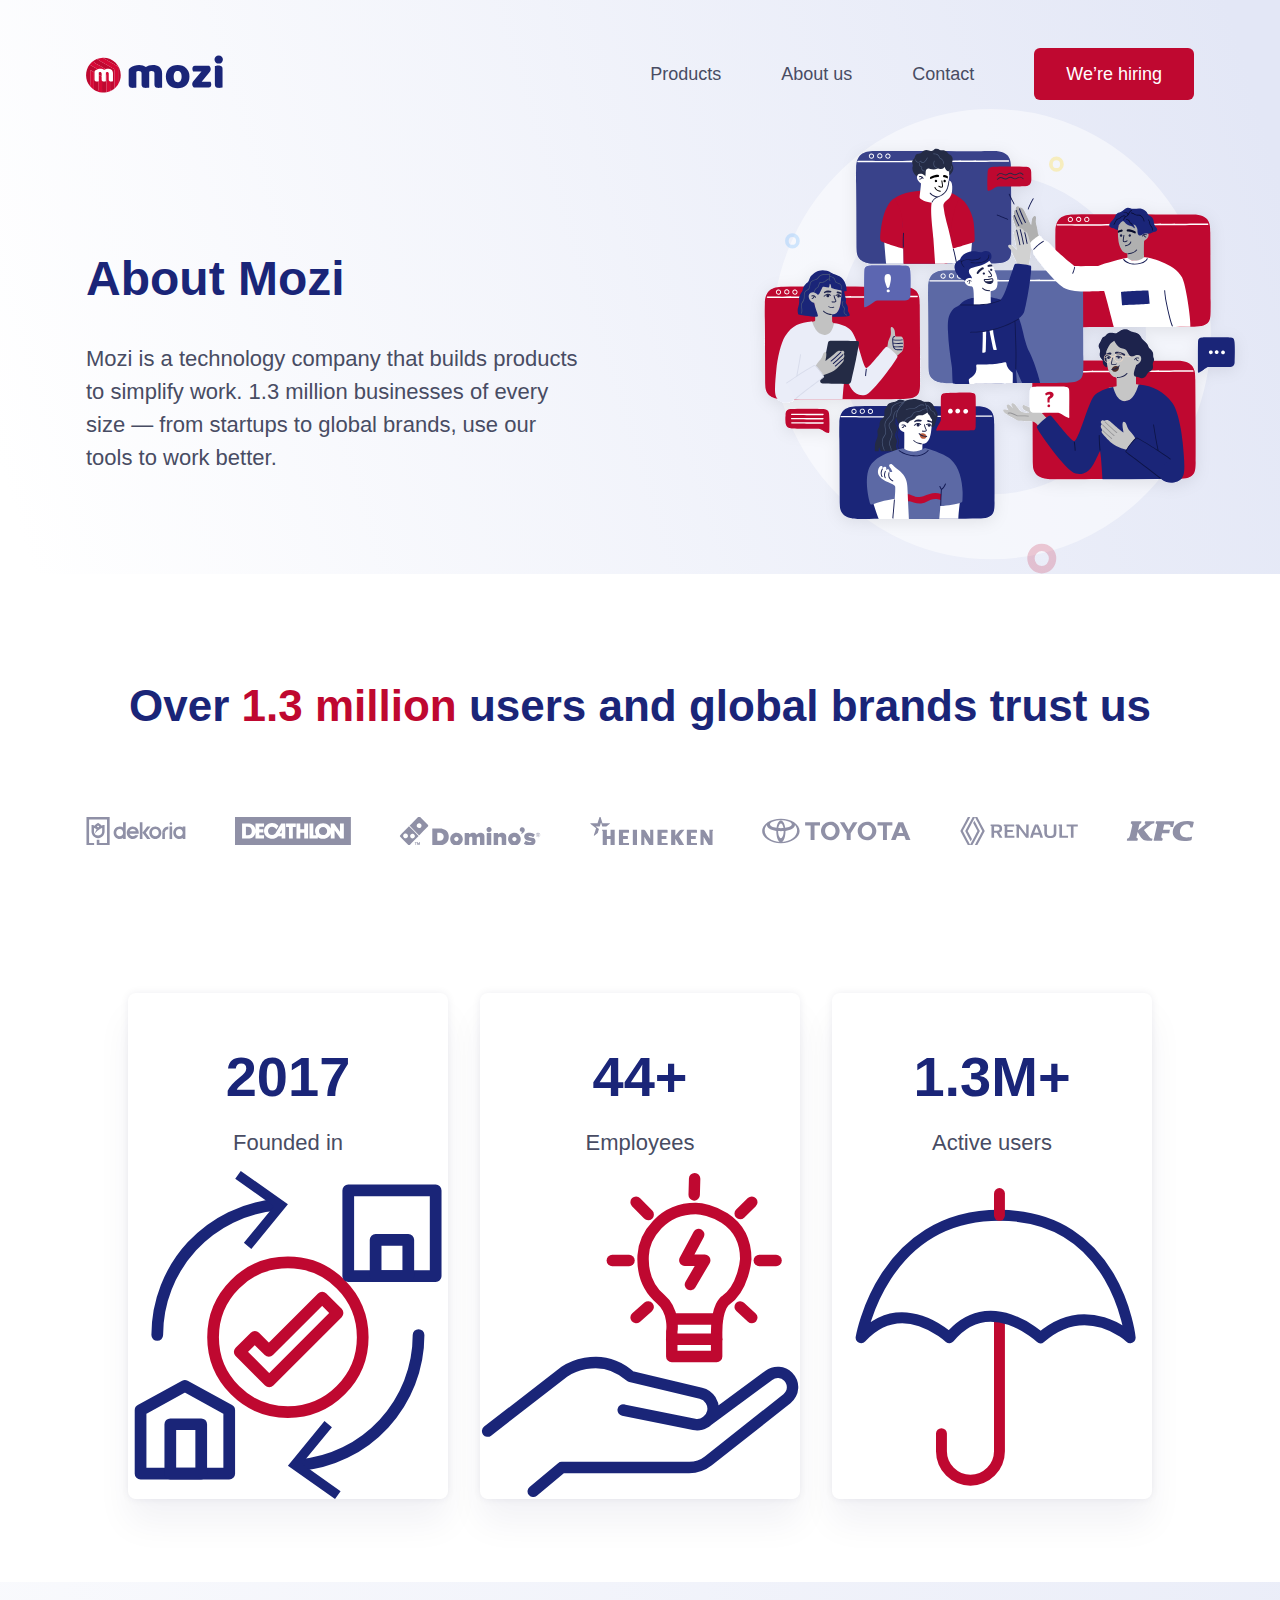
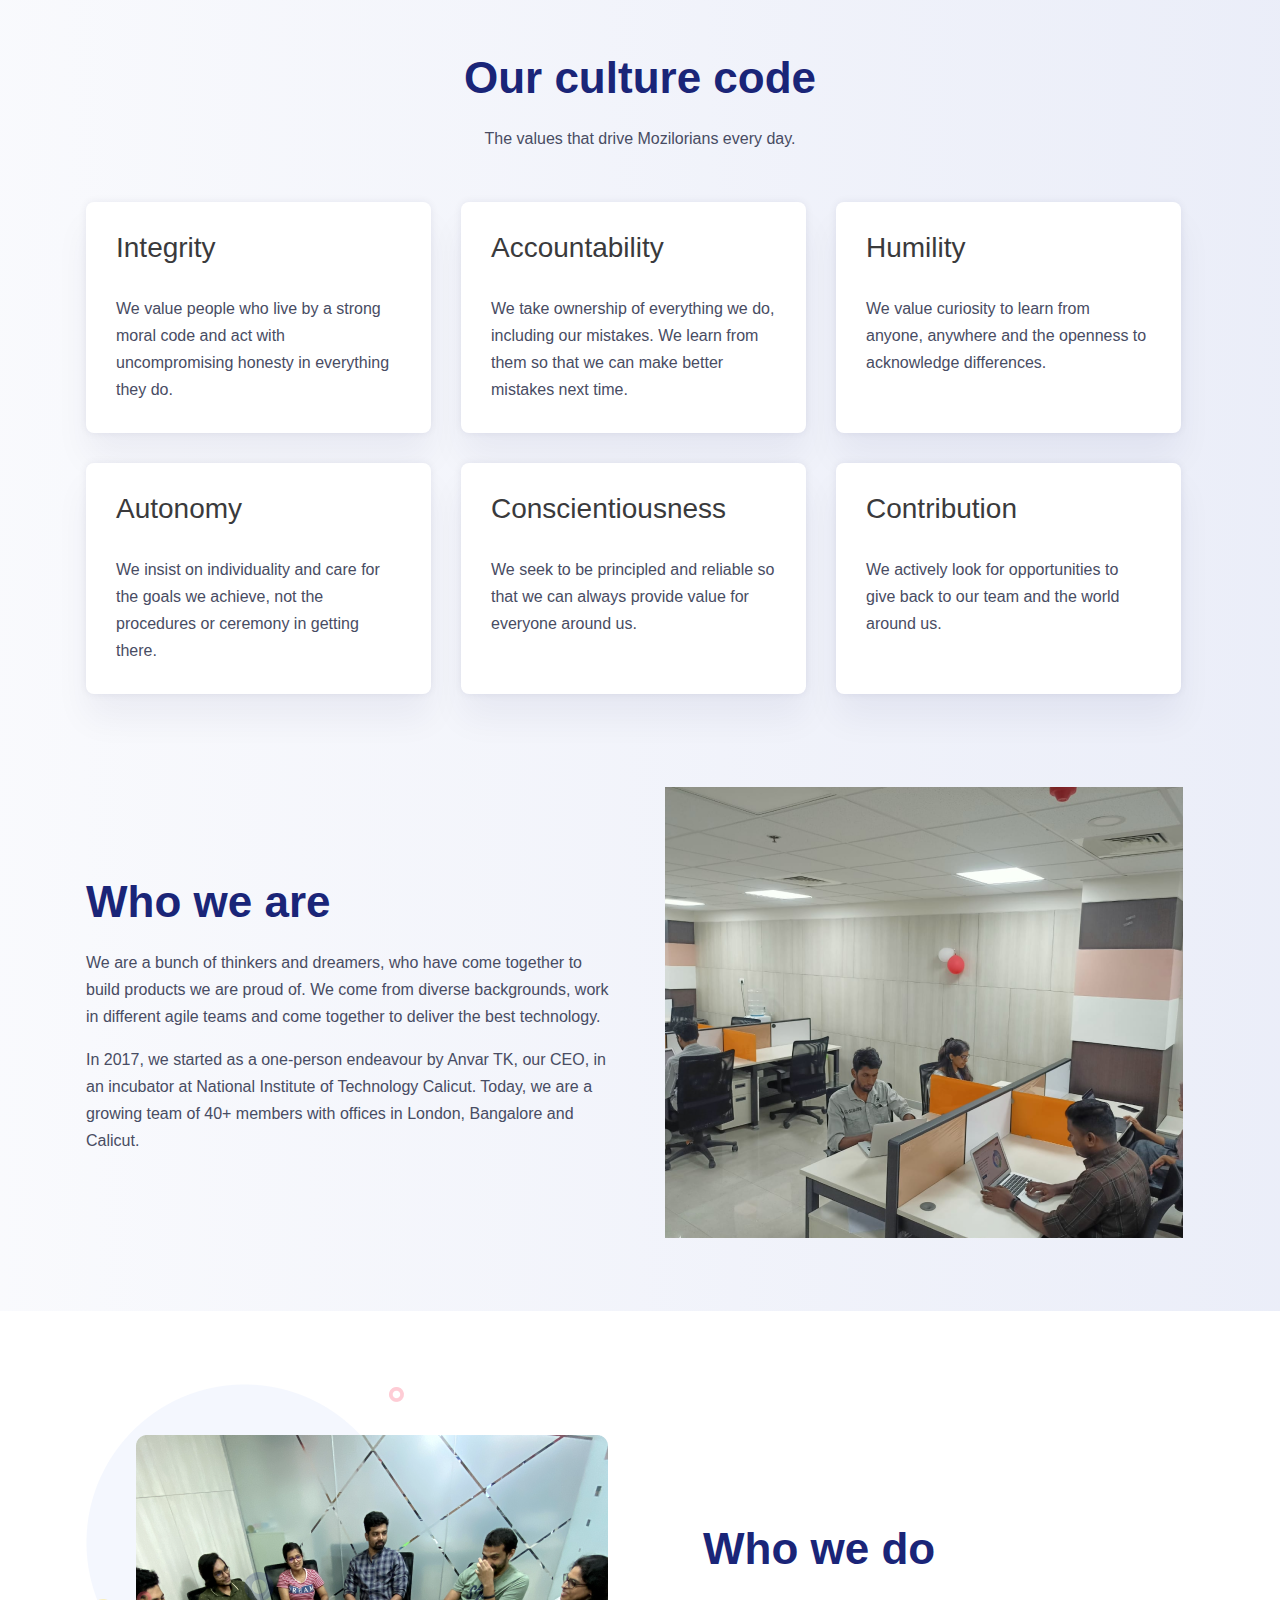
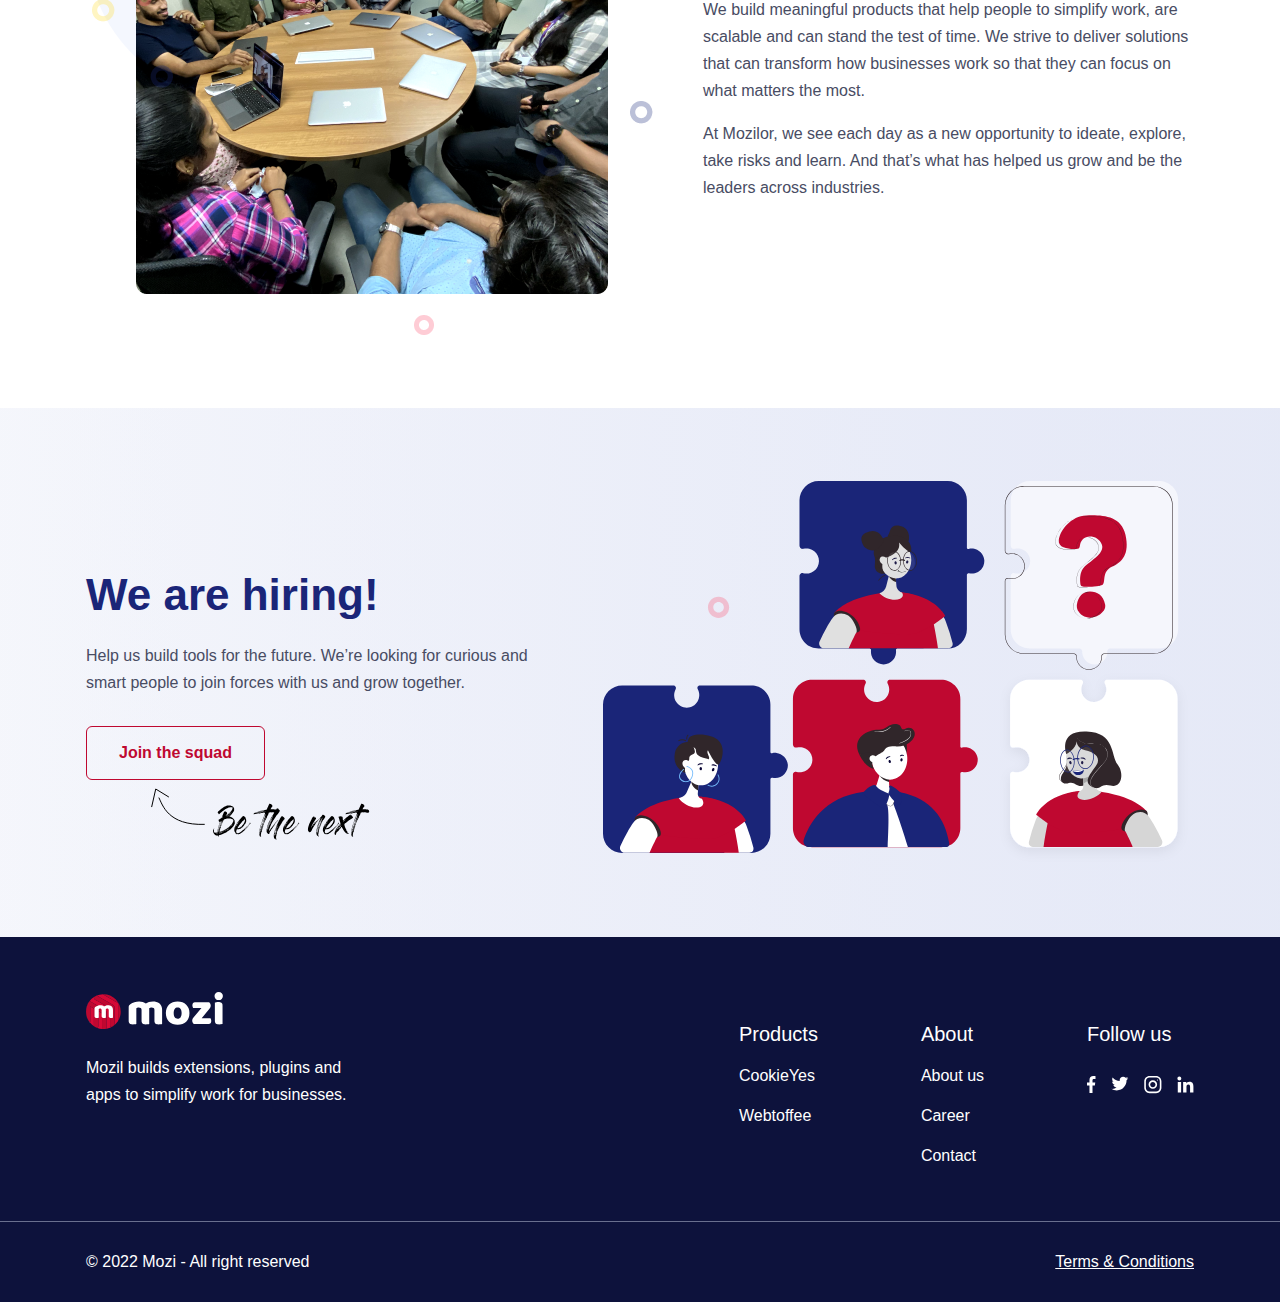
==== about copy.html @ 9e5c34fd "career" ====
<!DOCTYPE html>
<html lang="en">

<head>
    <meta charset="UTF-8">
    <meta http-equiv="X-UA-Compatible" content="IE=edge">
    <meta name="viewport" content="width=device-width, initial-scale=1.0">
    <title>Index</title>
    <link rel="stylesheet" href="./css/style.min.css">
</head>

<body class="about__body">
    <div class="hero__wrapper">
        <!-- Header -->
        <header>
    <!-- Navbar -->
    <nav>
        <div class="container">
            <div class="navbar">
                <div class="logo"> <a href="#"> <img src="./img/logo.svg" alt="img"></a> </div>
                <ul class="menu">
                    <li class="menu__item"><a href="#" class="menu__item-link" data-scroll>Products</a></li>
                    <li class="menu__item"><a href="#" class="menu__item-link" data-scroll>About us</a></li>
                    <li class="menu__item"><a href="#" class="menu__item-link" data-scroll>Contact</a></li>
                    <li class="menu__item"><a href="#" class="btn menu__item-link" data-scroll>We’re hiring</a></li>
                </ul>
                <div class="burger">
                    <span></span>
                </div>
            </div>
        </div>
    </nav>
</header>

        <!-- About -->
        <section class="section__hero section__hero-about">
    <img src="./img/about.svg" alt="hero__img" class="main__img">
    <div class="container">
        <div class="hero">
            <div class="hero__item">
                <h1 class="hero__item-title">About Mozi</h1>
                <h2 class="hero__item-text">Mozi is a technology company that builds products to simplify work. 1.3
                    million businesses of every size — from startups to global brands, use our tools to work better.
                </h2>
            </div>
        </div>
    </div>
</section>



    </div>
    <!-- Main Page -->
    <main>
        <!-- Brands -->
        <section class="section section__brands">
    <div class="container">
        <h3 class="section__title title__center section__title-brands">Over <span>1.3 million</span> users and global
            brands trust us
        </h3>
        <div class="brands">
            <div class="brands__item">
                <img src="./img/b1.svg" alt="brand__icon">
            </div>
            <div class="brands__item">
                <img src="./img/b2.svg" alt="brand__icon">
            </div>
            <div class="brands__item">
                <img src="./img/b3.svg" alt="brand__icon">
            </div>
            <div class="brands__item">
                <img src="./img/b4.svg" alt="brand__icon">
            </div>
            <div class="brands__item">
                <img src="./img/b5.svg" alt="brand__icon">
            </div>
            <div class="brands__item">
                <img src="./img/b6.svg" alt="brand__icon">
            </div>
            <div class="brands__item">
                <img src="./img/b7.svg" alt="brand__icon">
            </div>
        </div>
    </div>
</section>

        <!-- Stats -->
        <section class="section section__stats">
    <div class="container">
        <div class="stats">
            <div class="stats__item">
                <div class="stats__item-title">2017</div>
                <div class="stats__item-text">Founded in</div>
                <div class="stats__item-img">
                    <img src="./img/s1.svg" alt="img">
                </div>
            </div>

            <div class="stats__item">
                <div class="stats__item-title">44+</div>
                <div class="stats__item-text">Employees</div>
                <div class="stats__item-img">
                    <img src="./img/s2.svg" alt="img">
                </div>
            </div>

            <div class="stats__item">
                <div class="stats__item-title">1.3M+</div>
                <div class="stats__item-text">Active users</div>
                <div class="stats__item-img">
                    <img src="./img/s3.svg" alt="img">
                </div>
            </div>
        </div>
    </div>
</section>

        <div class="about__wrapper">
            <!-- Pluses -->
            <section class="section section__pluses">
    <div class="container">
        <h3 class="section__title title__center">Our culture code </h3>
        <h4 class="section__subtitle subtitle__center">The values that drive Mozilorians every day.</h4>

        <div class="pluses">
            <div class="pluses__item">
                <div class="pluses__item-title">Integrity</div>
                <div class="pluses__item-text">We value people who live by a
                    strong moral code and act with uncompromising honesty in everything they do.
                </div>
            </div>
            <div class="pluses__item">
                <div class="pluses__item-title">Accountability</div>
                <div class="pluses__item-text">We take ownership of everything we do, including our mistakes. We learn
                    from them so that we can make better mistakes next time.</div>
            </div>
            <div class="pluses__item">
                <div class="pluses__item-title">Humility</div>
                <div class="pluses__item-text">We value curiosity to learn from anyone, anywhere and the openness to
                    acknowledge differences.</div>
            </div>
            <div class="pluses__item">
                <div class="pluses__item-title">Autonomy</div>
                <div class="pluses__item-text">We insist on individuality and care for the goals we achieve, not the
                    procedures or ceremony in getting there. </div>
            </div>
            <div class="pluses__item">
                <div class="pluses__item-title">Conscientiousness</div>
                <div class="pluses__item-text">We seek to be principled and reliable so that we can always provide value
                    for everyone around us.</div>
            </div>
            <div class="pluses__item">
                <div class="pluses__item-title">Contribution</div>
                <div class="pluses__item-text">We actively look for opportunities to give back to our team and the world
                    around us.</div>
            </div>
        </div>
    </div>
</section>

            <!-- Info5 -->
            <section class="section section__info section__info-about">
    <div class="container">
        <div class="info">
            <div class="info__item">
                <h3 class="section__title">Who we are</h3>
                <h4 class="section__subtitle">
                    We are a bunch of thinkers and dreamers, who have come together to build products we are proud of.
                    We come from diverse backgrounds, work in different agile teams and come together to deliver the
                    best technology.
                </h4>
                <h4 class="section__subtitle">
                    In 2017, we started as a one-person endeavour by Anvar TK, our CEO, in an incubator at National
                    Institute of Technology Calicut. Today, we are a growing team of 40+ members with offices in London,
                    Bangalore and Calicut.
                </h4>
            </div>
            <div class="info__item">
                <img src="./img/inf5.png" alt="img" class="info__img">
            </div>
        </div>
    </div>
</section>

            <!-- Info6 -->
            <section class="section section__info section__info-products">
    <div class="container">
        <div class="info info__reverse">
            <div class="info__item">
                <h3 class="section__title">Who we do</h3>
                <h4 class="section__subtitle">We build meaningful products that help people to simplify work, are
                    scalable and can stand the test of time. We strive to deliver solutions that can transform how
                    businesses work so that they can focus on what matters the most.
                </h4>
                <h4 class="section__subtitle">
                    At Mozilor, we see each day as a new opportunity to ideate, explore, take risks and learn. And
                    that’s what has helped us grow and be the leaders across industries.
                </h4>
            </div>
            <div class="info__item">
                <img src="./img/inf7.png" alt="img" class="info__img">
            </div>
        </div>
    </div>
</section>

            <!-- Info7 -->
            <section class="section section__info">
    <div class="container">
        <div class="info ">
            <div class="info__item">
                <h3 class="section__title">We are hiring!</h3>
                <h4 class="section__subtitle">Help us build tools for the future. We’re looking for curious and smart
                    people to join forces with us and grow together.
                </h4>
                <a href="#" class="btn__outline info__btn info__btn-relative">Join the squad
                    <svg class="button__img" width="222" height="59" viewBox="0 0 222 59" fill="none"
                        xmlns="http://www.w3.org/2000/svg">
                        <path class="path"
                            d="M73.082 33.91C73.0473 33.9967 73.0127 34.092 72.978 34.196C72.9607 34.2827 72.9087 34.378 72.822 34.482C72.8047 34.482 72.7873 34.482 72.77 34.482C72.7527 34.4647 72.7353 34.456 72.718 34.456C72.7527 34.352 72.796 34.2567 72.848 34.17C72.9 34.066 72.9433 33.962 72.978 33.858C73.0127 33.8927 73.0473 33.91 73.082 33.91ZM86.81 34.56C86.8273 34.6467 86.8187 34.7247 86.784 34.794C86.7493 34.846 86.7407 34.898 86.758 34.95C86.8447 35.2793 86.8273 35.574 86.706 35.834C86.5847 36.094 86.4547 36.354 86.316 36.614C86.2293 36.822 86.1253 37.03 86.004 37.238C85.8827 37.4287 85.7527 37.6453 85.614 37.888C85.5273 38.0093 85.432 38.122 85.328 38.226C85.224 38.33 85.1287 38.434 85.042 38.538C84.9553 38.6593 84.86 38.7807 84.756 38.902C84.652 39.006 84.5567 39.1187 84.47 39.24C84.2793 39.4827 84.0713 39.6993 83.846 39.89C83.6207 40.0807 83.43 40.2973 83.274 40.54C83.1353 40.748 82.9447 40.9473 82.702 41.138C82.4073 41.3633 82.1213 41.58 81.844 41.788C81.584 41.996 81.3153 42.204 81.038 42.412C80.9687 42.4467 80.8993 42.4727 80.83 42.49C80.778 42.5073 80.7173 42.5333 80.648 42.568C80.6827 42.6893 80.6393 42.7847 80.518 42.854C80.3793 42.958 80.2493 43.0447 80.128 43.114C80.0067 43.166 79.8767 43.2267 79.738 43.296C79.5993 43.3653 79.4693 43.4607 79.348 43.582C79.244 43.7033 79.1227 43.8073 78.984 43.894C78.9147 43.9807 78.8367 44.05 78.75 44.102C78.6633 44.1367 78.5767 44.1713 78.49 44.206C78.2647 44.2927 78.048 44.388 77.84 44.492C77.632 44.5787 77.4413 44.7087 77.268 44.882C77.1467 44.986 76.9993 45.064 76.826 45.116C76.67 45.168 76.514 45.2373 76.358 45.324C76.2713 45.3587 76.1847 45.3933 76.098 45.428C76.0113 45.4627 75.916 45.4973 75.812 45.532C75.6387 45.6013 75.474 45.6793 75.318 45.766C75.1793 45.8527 75.0233 45.922 74.85 45.974C74.6593 46.0607 74.4687 46.1387 74.278 46.208C74.0873 46.2773 73.8967 46.3467 73.706 46.416C73.6193 46.4507 73.524 46.494 73.42 46.546C73.3333 46.598 73.238 46.6413 73.134 46.676C73.03 46.7107 72.9087 46.7453 72.77 46.78C72.6313 46.832 72.51 46.8753 72.406 46.91C72.1807 46.962 71.9553 47.0227 71.73 47.092C71.522 47.1787 71.2967 47.2393 71.054 47.274C71.002 47.2913 70.9153 47.3 70.794 47.3C70.794 47.3693 70.7853 47.4213 70.768 47.456C70.6467 47.768 70.7073 48.054 70.95 48.314C70.9673 48.3487 70.9847 48.3747 71.002 48.392C71.0367 48.4267 71.0713 48.4787 71.106 48.548C70.9847 48.5827 70.8807 48.5913 70.794 48.574C70.7073 48.5567 70.6207 48.522 70.534 48.47C70.4647 48.4353 70.3867 48.392 70.3 48.34C70.2307 48.288 70.1613 48.2447 70.092 48.21C70.0227 48.1927 69.9707 48.132 69.936 48.028C69.9013 47.924 69.8667 47.82 69.832 47.716C69.7973 47.6467 69.728 47.5947 69.624 47.56C69.5373 47.5253 69.5027 47.4733 69.52 47.404C69.2253 47.456 68.948 47.482 68.688 47.482C68.4107 47.4993 68.1247 47.4387 67.83 47.3C67.6393 47.196 67.4487 47.0833 67.258 46.962C67.0673 46.858 66.8767 46.7453 66.686 46.624C66.5993 46.6067 66.5387 46.5807 66.504 46.546C66.4693 46.5113 66.478 46.4593 66.53 46.39C66.5647 46.3553 66.5473 46.3033 66.478 46.234C66.27 46.078 66.0967 45.896 65.958 45.688C65.8193 45.48 65.698 45.2547 65.594 45.012C65.5073 44.8213 65.4207 44.6307 65.334 44.44C65.2473 44.2493 65.1867 44.0413 65.152 43.816C65.1173 43.6253 65.1 43.4433 65.1 43.27C65.1 43.0967 65.0913 42.9147 65.074 42.724C65.074 42.6893 65.074 42.6633 65.074 42.646C65.0567 42.6113 65.048 42.5767 65.048 42.542C65.048 42.4727 65.0653 42.4033 65.1 42.334C65.1 42.2993 65.1087 42.2647 65.126 42.23C65.1433 42.1953 65.1607 42.1607 65.178 42.126C65.2127 42.0567 65.2387 41.9873 65.256 41.918C65.2733 41.8487 65.2387 41.7793 65.152 41.71C65.152 41.6927 65.1693 41.658 65.204 41.606C65.2213 41.554 65.2473 41.5107 65.282 41.476C65.3167 41.5107 65.3513 41.5627 65.386 41.632C65.386 41.632 65.4033 41.6407 65.438 41.658C65.542 41.4153 65.6547 41.164 65.776 40.904C65.88 40.6267 65.984 40.3667 66.088 40.124C66.1747 40.2107 66.192 40.2973 66.14 40.384C66.088 40.4533 66.062 40.5313 66.062 40.618C66.062 40.7393 66.0447 40.8867 66.01 41.06C66.01 41.1813 65.9927 41.268 65.958 41.32C65.8887 41.424 65.8627 41.5107 65.88 41.58C65.88 41.6493 65.958 41.6927 66.114 41.71C65.906 42.1433 65.8713 42.568 66.01 42.984V43.062C65.9407 43.218 65.932 43.374 65.984 43.53C66.0187 43.6687 66.062 43.8073 66.114 43.946C66.2007 44.1887 66.3307 44.3793 66.504 44.518C66.6773 44.6567 66.8767 44.726 67.102 44.726C67.1887 44.726 67.2927 44.726 67.414 44.726C67.518 44.726 67.6133 44.7173 67.7 44.7C67.752 44.6653 67.804 44.6307 67.856 44.596C67.8907 44.544 67.934 44.5007 67.986 44.466C68.1247 44.622 68.272 44.7 68.428 44.7C68.5667 44.6827 68.714 44.648 68.87 44.596C69.0087 44.5613 69.1387 44.544 69.26 44.544C69.2773 44.44 69.286 44.336 69.286 44.232C69.3033 44.128 69.3293 44.0067 69.364 43.868C69.3813 43.7293 69.39 43.5993 69.39 43.478C69.4073 43.3393 69.4333 43.2007 69.468 43.062C69.5547 42.698 69.6327 42.334 69.702 41.97C69.7713 41.5887 69.8493 41.1987 69.936 40.8C70.0227 40.4013 70.118 40.0027 70.222 39.604C70.326 39.2053 70.43 38.8067 70.534 38.408C70.6207 38.1307 70.7073 37.8533 70.794 37.576C70.898 37.2813 70.9933 36.9953 71.08 36.718C71.2533 36.25 71.4093 35.782 71.548 35.314C71.704 34.846 71.8687 34.3607 72.042 33.858C71.7993 34.014 71.6 34.04 71.444 33.936C71.3053 33.8147 71.1493 33.6327 70.976 33.39C70.976 33.3207 70.95 33.26 70.898 33.208C70.846 33.1213 70.794 33.0347 70.742 32.948C70.7073 32.8613 70.716 32.7573 70.768 32.636V32.584V32.558C70.6293 32.506 70.5687 32.4193 70.586 32.298C70.6033 32.1767 70.586 32.0727 70.534 31.986C70.5167 31.9687 70.5167 31.9427 70.534 31.908C70.5513 31.856 70.5773 31.8213 70.612 31.804C70.7507 31.7 70.8893 31.596 71.028 31.492C71.184 31.388 71.34 31.2927 71.496 31.206C71.704 31.0847 71.912 30.972 72.12 30.868C72.328 30.764 72.5273 30.6513 72.718 30.53C72.8913 30.4607 73.0387 30.3913 73.16 30.322C73.2813 30.2527 73.4113 30.1747 73.55 30.088C73.706 29.672 73.888 29.23 74.096 28.762C74.1133 28.7273 74.1393 28.632 74.174 28.476C74.226 28.32 74.278 28.164 74.33 28.008C74.4687 27.644 74.616 27.2887 74.772 26.942C74.9107 26.6473 75.0493 26.3267 75.188 25.98C75.3267 25.616 75.4653 25.2867 75.604 24.992C75.6907 24.7667 75.7947 24.55 75.916 24.342C76.0547 24.134 76.1847 23.926 76.306 23.718C76.3753 23.562 76.462 23.4667 76.566 23.432C76.67 23.38 76.7913 23.3713 76.93 23.406C77.0513 23.4407 77.1727 23.4667 77.294 23.484C77.4327 23.484 77.5627 23.5013 77.684 23.536C77.7187 23.5533 77.7533 23.562 77.788 23.562C77.8227 23.562 77.8573 23.5707 77.892 23.588C78.0307 23.7093 78.178 23.822 78.334 23.926C78.5073 24.0127 78.6373 24.134 78.724 24.29C78.776 24.3593 78.8367 24.4287 78.906 24.498C78.9753 24.5673 79.0273 24.6453 79.062 24.732C79.114 24.8187 79.14 24.9227 79.14 25.044C79.14 25.148 79.088 25.2607 78.984 25.382V25.408C78.984 25.4427 78.9927 25.46 79.01 25.46C79.1487 25.6333 79.1747 25.7893 79.088 25.928C79.0013 26.0667 78.8713 26.1967 78.698 26.318C78.6633 26.318 78.646 26.3353 78.646 26.37C78.594 26.4393 78.516 26.552 78.412 26.708C78.3253 26.864 78.2213 27.0373 78.1 27.228C77.996 27.4187 77.8833 27.6093 77.762 27.8C77.658 27.9907 77.5627 28.1553 77.476 28.294C77.6667 28.1553 77.8573 28.008 78.048 27.852C78.2387 27.6787 78.4207 27.514 78.594 27.358C78.8193 27.202 79.0447 27.046 79.27 26.89C79.4953 26.7167 79.712 26.5433 79.92 26.37C80.1107 26.1793 80.31 25.9973 80.518 25.824C80.726 25.6507 80.9253 25.4687 81.116 25.278C81.2547 25.1393 81.376 25.0093 81.48 24.888C81.6013 24.7493 81.7227 24.6107 81.844 24.472C82.0173 24.2987 82.182 24.134 82.338 23.978C82.5113 23.822 82.676 23.6487 82.832 23.458C82.9707 23.3193 83.1007 23.172 83.222 23.016C83.3607 22.8427 83.482 22.6607 83.586 22.47C83.7767 22.1407 83.9673 21.8287 84.158 21.534C84.366 21.2393 84.4787 20.9013 84.496 20.52V19.48C84.4787 19.4453 84.4527 19.402 84.418 19.35C84.3833 19.298 84.3487 19.2633 84.314 19.246C84.158 19.2113 83.9847 19.2027 83.794 19.22C83.6033 19.2373 83.4387 19.2287 83.3 19.194C83.196 19.194 83.1007 19.194 83.014 19.194C82.9273 19.194 82.8407 19.2027 82.754 19.22C82.6327 19.22 82.52 19.2287 82.416 19.246C82.312 19.246 82.1993 19.246 82.078 19.246C82.026 19.246 81.9653 19.2633 81.896 19.298C81.7573 19.3847 81.61 19.4367 81.454 19.454C81.298 19.4887 81.1073 19.5407 80.882 19.61C80.674 19.6793 80.4833 19.7313 80.31 19.766C80.102 19.8007 79.9113 19.8787 79.738 20C79.582 20.104 79.4 20.182 79.192 20.234C79.088 20.2687 78.9927 20.2947 78.906 20.312C78.8193 20.3293 78.724 20.3553 78.62 20.39C78.6547 20.494 78.6893 20.572 78.724 20.624C78.6893 20.624 78.6547 20.6327 78.62 20.65C78.6027 20.65 78.5767 20.65 78.542 20.65C78.3167 20.6153 78.1607 20.676 78.074 20.832C78.0567 20.8667 78.0133 20.8927 77.944 20.91C77.892 20.91 77.8487 20.9273 77.814 20.962C77.7447 20.9967 77.684 21.014 77.632 21.014C77.58 21.014 77.5367 21.0313 77.502 21.066C77.4153 21.1527 77.32 21.2393 77.216 21.326C77.1293 21.3953 77.034 21.4733 76.93 21.56C76.774 21.664 76.618 21.768 76.462 21.872C76.306 21.976 76.1327 22.0973 75.942 22.236C75.8207 22.3227 75.6993 22.4093 75.578 22.496C75.4567 22.5653 75.344 22.652 75.24 22.756C75.0493 22.8773 74.876 22.9987 74.72 23.12C74.564 23.224 74.3907 23.3453 74.2 23.484C74.096 23.5707 73.888 23.744 73.576 24.004C73.2813 24.264 72.9607 24.5413 72.614 24.836C72.2847 25.1307 71.9727 25.408 71.678 25.668C71.4007 25.9107 71.2273 26.0667 71.158 26.136C71.0887 26.2227 71.0107 26.24 70.924 26.188C70.8547 26.136 70.7767 26.058 70.69 25.954C70.6033 25.85 70.5167 25.7373 70.43 25.616C70.3433 25.4773 70.2567 25.3647 70.17 25.278C70.118 25.1567 70.066 25.07 70.014 25.018C69.754 24.7753 69.65 24.576 69.702 24.42C69.754 24.264 69.858 24.0733 70.014 23.848C70.2393 23.536 70.4907 23.276 70.768 23.068C71.0627 22.8427 71.34 22.6 71.6 22.34C71.7733 22.1493 71.9293 21.976 72.068 21.82C72.224 21.664 72.3887 21.5167 72.562 21.378C72.9607 21.0833 73.342 20.806 73.706 20.546C74.0873 20.2687 74.4687 19.9827 74.85 19.688C75.0407 19.5667 75.2227 19.4453 75.396 19.324C75.5693 19.1853 75.7513 19.0467 75.942 18.908C76.2193 18.7693 76.488 18.648 76.748 18.544C77.008 18.4227 77.2593 18.2927 77.502 18.154C77.8487 18.0153 78.204 17.894 78.568 17.79C78.932 17.6687 79.3133 17.5733 79.712 17.504C79.7467 17.504 79.79 17.504 79.842 17.504C79.894 17.4867 79.946 17.478 79.998 17.478C80.1887 17.478 80.3793 17.4867 80.57 17.504C80.7607 17.504 80.9513 17.4953 81.142 17.478C81.5407 17.4607 81.9393 17.4867 82.338 17.556C82.7367 17.6253 83.1093 17.7467 83.456 17.92C83.56 17.9547 83.6467 17.9807 83.716 17.998C83.8547 18.0327 83.9413 18.0587 83.976 18.076C84.0107 18.076 84.0887 18.1193 84.21 18.206C84.314 18.31 84.4093 18.388 84.496 18.44C84.6 18.4747 84.6953 18.5093 84.782 18.544C84.8167 18.5787 84.8427 18.596 84.86 18.596C84.912 18.6307 84.964 18.6653 85.016 18.7C85.0853 18.7173 85.1373 18.7607 85.172 18.83C85.2413 18.9687 85.328 19.0813 85.432 19.168C85.5533 19.2547 85.64 19.3587 85.692 19.48C85.796 19.6707 85.874 19.87 85.926 20.078C85.9953 20.2687 86.0733 20.468 86.16 20.676L86.186 20.702V20.728C86.0993 20.8667 86.082 21.014 86.134 21.17C86.186 21.3087 86.1947 21.4473 86.16 21.586C86.16 21.6207 86.1427 21.6727 86.108 21.742C86.108 21.7767 86.0993 21.8027 86.082 21.82C86.0647 21.8373 86.0647 21.8547 86.082 21.872C86.134 21.976 86.1427 22.0713 86.108 22.158C86.0907 22.2447 86.0647 22.3313 86.03 22.418C86.0127 22.4527 86.0127 22.496 86.03 22.548C86.0473 22.6 86.0473 22.6433 86.03 22.678C85.9953 22.8167 85.9433 22.938 85.874 23.042C85.7873 23.1807 85.7093 23.302 85.64 23.406C85.588 23.51 85.5273 23.6227 85.458 23.744C85.302 23.9 85.1633 24.0993 85.042 24.342C85.0247 24.3767 85.0073 24.4027 84.99 24.42C84.99 24.42 84.9813 24.4373 84.964 24.472C84.9293 24.5413 84.8947 24.6107 84.86 24.68C84.8427 24.7493 84.808 24.81 84.756 24.862C84.6173 25.018 84.4787 25.1827 84.34 25.356C84.2187 25.512 84.0887 25.6593 83.95 25.798C83.9153 25.8673 83.8807 25.9367 83.846 26.006C83.8113 26.0753 83.7767 26.136 83.742 26.188C83.742 26.24 83.6987 26.2833 83.612 26.318C83.4387 26.37 83.3173 26.474 83.248 26.63C83.196 26.7687 83.1093 26.9073 82.988 27.046C82.9013 27.15 82.806 27.2627 82.702 27.384C82.598 27.488 82.468 27.566 82.312 27.618C82.0347 27.7047 81.8527 27.8433 81.766 28.034C81.7313 28.1033 81.6793 28.164 81.61 28.216C81.5407 28.268 81.4713 28.3287 81.402 28.398C81.3327 28.502 81.2807 28.5627 81.246 28.58C81.506 28.6147 81.7747 28.658 82.052 28.71C82.3293 28.762 82.5893 28.8313 82.832 28.918C83.092 29.022 83.352 29.1347 83.612 29.256C83.872 29.3773 84.1147 29.542 84.34 29.75C84.444 29.8367 84.5567 29.932 84.678 30.036C84.7993 30.1227 84.9207 30.2093 85.042 30.296C85.094 30.348 85.146 30.4 85.198 30.452C85.2673 30.504 85.2933 30.582 85.276 30.686C85.276 30.738 85.3107 30.79 85.38 30.842C85.4493 30.894 85.51 30.9373 85.562 30.972C85.7527 31.1107 85.9087 31.2667 86.03 31.44C86.1513 31.6133 86.264 31.7953 86.368 31.986C86.4893 32.194 86.576 32.402 86.628 32.61C86.6627 32.7487 86.68 32.8787 86.68 33C86.68 33.1213 86.6887 33.2513 86.706 33.39C86.7233 33.5807 86.7407 33.7713 86.758 33.962C86.7753 34.1527 86.7927 34.352 86.81 34.56ZM73.706 34.898C73.6713 34.8287 73.68 34.6987 73.732 34.508C73.8013 34.3173 73.888 34.1613 73.992 34.04C74.1133 33.9013 74.174 33.754 74.174 33.598C74.174 33.4247 74.1913 33.26 74.226 33.104C74.226 33.104 74.2 33.0867 74.148 33.052C74.1133 33.1387 74.0787 33.2253 74.044 33.312C74.0093 33.3813 73.966 33.4593 73.914 33.546C73.8273 33.7367 73.7233 33.9187 73.602 34.092C73.4807 34.2653 73.4027 34.4733 73.368 34.716C73.3507 34.8027 73.3247 34.898 73.29 35.002C73.2727 35.0887 73.238 35.1753 73.186 35.262C72.9433 35.5913 72.77 35.938 72.666 36.302C72.562 36.666 72.4667 37.0213 72.38 37.368C72.3107 37.5413 72.2673 37.7147 72.25 37.888C72.2327 38.044 72.1633 38.2 72.042 38.356C71.99 38.4253 71.9467 38.512 71.912 38.616C71.8947 38.7027 71.8687 38.798 71.834 38.902C71.782 39.058 71.7473 39.2227 71.73 39.396C71.7127 39.5693 71.678 39.734 71.626 39.89C71.5567 40.0633 71.5133 40.2453 71.496 40.436C71.4787 40.6267 71.3573 40.7913 71.132 40.93C71.1667 40.9993 71.2013 41.0687 71.236 41.138C71.2707 41.2073 71.314 41.294 71.366 41.398C71.4007 41.3113 71.4267 41.2507 71.444 41.216C71.4787 41.164 71.5047 41.112 71.522 41.06C71.626 40.6787 71.73 40.3147 71.834 39.968C71.9553 39.6213 72.0767 39.2747 72.198 38.928C72.354 38.512 72.4927 38.07 72.614 37.602C72.6487 37.5153 72.6833 37.4287 72.718 37.342C72.7527 37.2553 72.7873 37.16 72.822 37.056C72.9087 36.952 72.9867 36.848 73.056 36.744C73.1253 36.64 73.1773 36.5187 73.212 36.38C73.2467 36.224 73.2727 36.0593 73.29 35.886C73.3247 35.7127 73.4113 35.5567 73.55 35.418C73.5673 35.4007 73.576 35.366 73.576 35.314C73.5933 35.262 73.6107 35.21 73.628 35.158C73.6453 35.0887 73.6713 35.002 73.706 34.898ZM72.64 39.656C72.5013 39.6213 72.3887 39.6213 72.302 39.656C72.2327 39.6733 72.2067 39.7773 72.224 39.968C72.3107 39.916 72.38 39.864 72.432 39.812C72.484 39.76 72.5533 39.708 72.64 39.656ZM71.08 41.684C71.1667 41.8053 71.1667 41.918 71.08 42.022C71.0107 42.126 70.9587 42.2213 70.924 42.308C70.924 42.3427 70.9153 42.386 70.898 42.438C70.898 42.4727 70.898 42.516 70.898 42.568C70.898 42.5853 70.9153 42.6027 70.95 42.62C70.9847 42.62 71.002 42.6113 71.002 42.594C71.0367 42.5593 71.08 42.5247 71.132 42.49C71.184 42.438 71.21 42.3947 71.21 42.36C71.2447 42.2213 71.262 42.0827 71.262 41.944C71.2793 41.788 71.2967 41.6407 71.314 41.502L71.288 41.476C71.236 41.5107 71.184 41.554 71.132 41.606C71.08 41.6407 71.0627 41.6667 71.08 41.684ZM70.976 42.672C70.9413 42.7067 70.9067 42.7327 70.872 42.75C70.8547 42.75 70.8373 42.7673 70.82 42.802C70.7853 42.8887 70.7507 42.984 70.716 43.088C70.6987 43.1747 70.6727 43.2613 70.638 43.348C70.638 43.3653 70.6727 43.4433 70.742 43.582C70.7593 43.5473 70.7853 43.53 70.82 43.53C70.8547 43.4087 70.8893 43.296 70.924 43.192C70.976 43.088 71.0193 42.9667 71.054 42.828C71.054 42.8107 71.0453 42.7933 71.028 42.776C71.0107 42.7413 70.9933 42.7067 70.976 42.672ZM69.39 46.13C69.442 46.182 69.4853 46.2167 69.52 46.234V46.104C69.5027 46.104 69.4853 46.0953 69.468 46.078C69.4507 46.078 69.4247 46.078 69.39 46.078V46.13ZM69.832 45.246C69.6413 45.2807 69.52 45.3153 69.468 45.35V45.506C69.468 45.558 69.4593 45.6013 69.442 45.636C69.4767 45.636 69.5027 45.636 69.52 45.636C69.5547 45.6187 69.5893 45.61 69.624 45.61C69.624 45.5753 69.624 45.5407 69.624 45.506C69.6413 45.454 69.65 45.4107 69.65 45.376C69.6847 45.4107 69.7107 45.4453 69.728 45.48C69.7627 45.4973 69.7973 45.5233 69.832 45.558C69.8493 45.558 69.8667 45.558 69.884 45.558C69.9013 45.5407 69.9273 45.532 69.962 45.532C69.962 45.3587 69.9447 45.272 69.91 45.272C69.8927 45.272 69.8753 45.272 69.858 45.272C69.858 45.2547 69.8493 45.246 69.832 45.246ZM69.676 46.286C69.676 46.2687 69.676 46.26 69.676 46.26C69.6933 46.26 69.702 46.2513 69.702 46.234V46.208C69.702 46.1907 69.6933 46.182 69.676 46.182C69.676 46.182 69.676 46.1733 69.676 46.156V46.286ZM71.912 37.706C71.9293 37.6193 71.9467 37.55 71.964 37.498C71.9813 37.446 71.9987 37.3853 72.016 37.316H71.834C71.834 37.368 71.8253 37.4287 71.808 37.498C71.808 37.55 71.808 37.6107 71.808 37.68L71.912 37.706ZM73.758 32.922C73.654 32.9913 73.576 33.0347 73.524 33.052C73.524 33.0693 73.5327 33.0867 73.55 33.104C73.5847 33.0693 73.6193 33.0433 73.654 33.026C73.6887 32.9913 73.7233 32.9567 73.758 32.922ZM74.278 32.636C74.174 32.844 74.2347 32.9567 74.46 32.974C74.4947 32.87 74.512 32.7833 74.512 32.714C74.5293 32.6273 74.5553 32.5493 74.59 32.48C74.5033 32.5147 74.3993 32.5667 74.278 32.636ZM80.05 28.398C80.1193 28.3633 80.18 28.346 80.232 28.346C80.284 28.346 80.336 28.3287 80.388 28.294C80.44 28.2767 80.4833 28.2073 80.518 28.086C80.518 28.0513 80.5007 28.0167 80.466 27.982C80.4487 27.982 80.4227 27.982 80.388 27.982C80.3533 27.982 80.336 27.9907 80.336 28.008C80.284 28.0427 80.232 28.0947 80.18 28.164C80.1453 28.216 80.102 28.268 80.05 28.32V28.398ZM81.714 27.202C81.7313 27.1847 81.74 27.1587 81.74 27.124C81.74 27.0893 81.7487 27.0547 81.766 27.02C81.7313 27.02 81.7053 27.02 81.688 27.02C81.6707 27.0027 81.6447 27.0027 81.61 27.02C81.5927 27.02 81.532 27.0373 81.428 27.072C81.3587 27.1067 81.2893 27.15 81.22 27.202C81.168 27.2367 81.116 27.28 81.064 27.332C81.064 27.3493 81.064 27.3667 81.064 27.384C81.0813 27.384 81.09 27.4013 81.09 27.436C81.194 27.384 81.298 27.3407 81.402 27.306C81.506 27.2713 81.61 27.2367 81.714 27.202ZM82.338 26.63C82.338 26.6127 82.3467 26.5953 82.364 26.578C82.3293 26.5607 82.2947 26.5433 82.26 26.526C82.2427 26.4913 82.2167 26.4827 82.182 26.5C82.1473 26.5 82.1127 26.5087 82.078 26.526C82.0607 26.5433 82.026 26.5607 81.974 26.578C82.0087 26.6127 82.0347 26.6387 82.052 26.656C82.0693 26.6733 82.0953 26.682 82.13 26.682C82.1647 26.6993 82.1993 26.6993 82.234 26.682C82.2687 26.6647 82.3033 26.6473 82.338 26.63ZM82.494 24.628C82.4767 24.6627 82.468 24.7233 82.468 24.81C82.468 24.8793 82.5113 24.888 82.598 24.836C82.702 24.836 82.754 24.81 82.754 24.758C82.7713 24.6193 82.8233 24.5153 82.91 24.446C82.9967 24.3593 83.0833 24.264 83.17 24.16C83.2047 24.1253 83.2393 24.0907 83.274 24.056C83.3087 24.004 83.3 23.926 83.248 23.822C83.2133 23.8567 83.17 23.8913 83.118 23.926C83.0833 23.9607 83.0487 23.9953 83.014 24.03C82.9793 24.0647 82.9447 24.1167 82.91 24.186C82.8927 24.238 82.8667 24.2813 82.832 24.316C82.78 24.368 82.728 24.42 82.676 24.472C82.624 24.524 82.5633 24.576 82.494 24.628ZM80.024 27.202C79.972 27.2193 79.92 27.254 79.868 27.306C79.816 27.358 79.7727 27.4187 79.738 27.488C79.9113 27.6093 80.0327 27.6613 80.102 27.644C80.1713 27.6267 80.2493 27.54 80.336 27.384C80.388 27.332 80.4313 27.28 80.466 27.228C80.518 27.176 80.5613 27.1327 80.596 27.098C80.6827 27.0113 80.752 26.9333 80.804 26.864C80.8733 26.7773 80.9513 26.6907 81.038 26.604C81.0727 26.5693 81.0987 26.552 81.116 26.552C81.1333 26.552 81.1593 26.5347 81.194 26.5C81.2113 26.4827 81.2287 26.474 81.246 26.474C81.2633 26.4567 81.2807 26.4393 81.298 26.422C81.402 26.3007 81.506 26.1967 81.61 26.11C81.6967 26.006 81.7833 25.902 81.87 25.798C81.974 25.6767 82.078 25.564 82.182 25.46C82.2687 25.3907 82.338 25.3127 82.39 25.226C82.442 25.1393 82.5113 25.0613 82.598 24.992C82.4593 24.9053 82.3207 24.9227 82.182 25.044C82.1473 25.0787 82.1127 25.122 82.078 25.174C82.0433 25.2087 82 25.2607 81.948 25.33C81.8613 25.4167 81.7747 25.4947 81.688 25.564C81.6187 25.6333 81.5407 25.7113 81.454 25.798C81.3673 25.9367 81.2807 26.0667 81.194 26.188C81.1073 26.292 81.012 26.4133 80.908 26.552C80.8733 26.5867 80.83 26.6127 80.778 26.63C80.7433 26.63 80.7087 26.6473 80.674 26.682C80.6393 26.6993 80.6133 26.708 80.596 26.708C80.5787 26.708 80.5613 26.7167 80.544 26.734C80.4573 26.8033 80.3793 26.89 80.31 26.994C80.2407 27.098 80.1453 27.1673 80.024 27.202ZM79.192 27.982C78.88 28.086 78.6547 28.2593 78.516 28.502C78.6027 28.4847 78.698 28.476 78.802 28.476C78.906 28.476 79.0187 28.4673 79.14 28.45C79.2093 28.3633 79.2787 28.3027 79.348 28.268C79.4347 28.216 79.5127 28.164 79.582 28.112C79.5993 28.0947 79.608 28.0773 79.608 28.06C79.608 28.0427 79.6167 28.0167 79.634 27.982C79.6513 27.9473 79.6687 27.9213 79.686 27.904C79.7033 27.8693 79.7207 27.8347 79.738 27.8L79.842 27.696C79.8073 27.6787 79.7813 27.6613 79.764 27.644C79.7467 27.6267 79.7293 27.618 79.712 27.618C79.6427 27.6353 79.5733 27.67 79.504 27.722C79.452 27.7567 79.4 27.8 79.348 27.852C79.296 27.904 79.244 27.9473 79.192 27.982ZM74.408 29.022C74.356 29.1607 74.304 29.2907 74.252 29.412C74.2 29.5333 74.148 29.6633 74.096 29.802C74.1827 29.7673 74.278 29.7327 74.382 29.698C74.4167 29.6633 74.46 29.6373 74.512 29.62C74.564 29.5853 74.6073 29.5593 74.642 29.542C74.7113 29.3687 74.772 29.1693 74.824 28.944C74.8587 28.8227 74.8933 28.6667 74.928 28.476C74.928 28.4587 74.9193 28.4327 74.902 28.398C74.8847 28.346 74.8673 28.32 74.85 28.32C74.7633 28.32 74.7113 28.3633 74.694 28.45C74.642 28.554 74.59 28.658 74.538 28.762C74.5033 28.8487 74.46 28.9353 74.408 29.022ZM69.52 44.258C69.5027 44.2927 69.5113 44.362 69.546 44.466C69.6153 44.466 69.6673 44.4573 69.702 44.44C69.7713 44.4227 69.8233 44.3793 69.858 44.31C69.8753 44.3447 69.884 44.3793 69.884 44.414C69.9533 44.414 70.04 44.3967 70.144 44.362C70.2307 44.0673 70.1873 43.7813 70.014 43.504C70.1353 43.4173 70.2307 43.348 70.3 43.296C70.3867 43.244 70.4733 43.1833 70.56 43.114C70.4907 43.0447 70.4213 42.984 70.352 42.932C70.3 42.88 70.3173 42.7933 70.404 42.672C70.456 42.62 70.4473 42.5507 70.378 42.464C70.3087 42.3773 70.2913 42.3167 70.326 42.282C70.3607 42.23 70.404 42.1867 70.456 42.152V41.736C70.4733 41.736 70.4127 41.7013 70.274 41.632C70.3607 41.5973 70.4387 41.58 70.508 41.58C70.5947 41.5627 70.6553 41.5367 70.69 41.502C70.7767 41.3633 70.846 41.2247 70.898 41.086C70.95 40.93 71.0107 40.7567 71.08 40.566C71.0107 40.5833 70.924 40.592 70.82 40.592C70.82 40.592 70.8113 40.5747 70.794 40.54C70.9327 40.4707 71.0367 40.41 71.106 40.358C71.0887 40.202 71.08 40.046 71.08 39.89C71.08 39.7167 70.9847 39.5867 70.794 39.5C70.898 39.4827 70.976 39.4827 71.028 39.5C71.0627 39.5347 71.0887 39.5693 71.106 39.604C71.1233 39.6213 71.1493 39.6473 71.184 39.682C71.1667 39.5433 71.1667 39.4567 71.184 39.422C71.2013 39.37 71.2793 39.2747 71.418 39.136C71.418 39.136 71.4267 39.1187 71.444 39.084C71.5133 38.876 71.574 38.6767 71.626 38.486C71.678 38.2953 71.7473 38.096 71.834 37.888C71.834 37.8707 71.808 37.8447 71.756 37.81C71.7213 37.8447 71.6867 37.8707 71.652 37.888C71.6347 37.888 71.6087 37.8967 71.574 37.914C71.5567 37.914 71.5307 37.8967 71.496 37.862C71.6173 37.6367 71.73 37.4547 71.834 37.316V37.03C71.9553 37.0647 72.0853 37.0993 72.224 37.134C72.1893 37.0127 72.1633 36.926 72.146 36.874C72.146 36.8047 72.1373 36.744 72.12 36.692C72.172 36.6227 72.25 36.536 72.354 36.432C72.302 36.3973 72.2587 36.3713 72.224 36.354C72.1893 36.3367 72.1547 36.3107 72.12 36.276C72.1547 36.12 72.198 35.9727 72.25 35.834C72.3193 35.6953 72.3713 35.5567 72.406 35.418H72.484C72.432 35.626 72.38 35.808 72.328 35.964C72.2933 36.0333 72.276 36.1113 72.276 36.198C72.3107 36.1633 72.3453 36.1373 72.38 36.12C72.432 36.1027 72.4667 36.068 72.484 36.016C72.5707 35.8773 72.6487 35.7387 72.718 35.6C72.7873 35.444 72.8827 35.2793 73.004 35.106C72.8827 35.1407 72.7873 35.1667 72.718 35.184C72.666 35.2013 72.614 35.2187 72.562 35.236L72.51 35.184C72.5447 35.1493 72.5793 35.1233 72.614 35.106C72.6487 35.0887 72.6833 35.0627 72.718 35.028C72.7527 34.9933 72.8047 34.9587 72.874 34.924C72.9433 34.872 72.9867 34.8287 73.004 34.794C73.0733 34.6033 73.134 34.4213 73.186 34.248C73.238 34.0747 73.2987 33.8927 73.368 33.702C73.2813 33.6847 73.1773 33.6587 73.056 33.624C73.0907 33.5373 73.1253 33.4593 73.16 33.39C73.212 33.3207 73.2553 33.2513 73.29 33.182C73.1513 33.2513 73.0127 33.3207 72.874 33.39C72.7353 33.4593 72.614 33.5287 72.51 33.598C72.4407 33.8233 72.3627 34.0053 72.276 34.144C72.2413 34.2307 72.2067 34.326 72.172 34.43C72.1547 34.534 72.1287 34.638 72.094 34.742C72.0247 34.9153 71.9553 35.08 71.886 35.236C71.834 35.392 71.7733 35.5567 71.704 35.73C71.6 36.042 71.496 36.3627 71.392 36.692C71.288 37.004 71.1753 37.3247 71.054 37.654C71.002 37.8793 70.9413 38.1047 70.872 38.33C70.82 38.538 70.7593 38.746 70.69 38.954C70.638 39.1447 70.5947 39.3353 70.56 39.526C70.5427 39.7167 70.4907 39.9073 70.404 40.098C70.2827 40.3233 70.222 40.5573 70.222 40.8C70.222 41.0253 70.1787 41.2507 70.092 41.476C70.0053 41.684 69.9533 41.9093 69.936 42.152C69.936 42.3947 69.9013 42.6287 69.832 42.854C69.7453 43.0967 69.702 43.3307 69.702 43.556C69.7193 43.7813 69.6587 44.0153 69.52 44.258ZM67.96 45.844C68.1507 45.8267 68.3327 45.8093 68.506 45.792C68.662 45.7747 68.8267 45.7487 69 45.714C69.052 45.714 69.0953 45.714 69.13 45.714C69.1647 45.6967 69.1993 45.688 69.234 45.688V45.402C69.1993 45.4193 69.156 45.4367 69.104 45.454C69.052 45.454 69.0087 45.4627 68.974 45.48C68.8007 45.532 68.6187 45.5667 68.428 45.584C68.2373 45.584 68.0467 45.6273 67.856 45.714C67.8213 45.7487 67.7953 45.7747 67.778 45.792C67.7433 45.792 67.7087 45.8007 67.674 45.818C67.674 45.8527 67.6827 45.8787 67.7 45.896C67.7347 45.896 67.8213 45.8787 67.96 45.844ZM71.21 45.792C71.2793 45.7747 71.34 45.7573 71.392 45.74C71.4613 45.7053 71.522 45.6707 71.574 45.636C71.574 45.6013 71.5653 45.584 71.548 45.584C71.548 45.5667 71.548 45.5493 71.548 45.532C71.4787 45.5493 71.4093 45.558 71.34 45.558C71.288 45.558 71.2273 45.5753 71.158 45.61C71.106 45.6273 71.054 45.6447 71.002 45.662C70.95 45.6793 70.9067 45.6967 70.872 45.714C70.872 45.7487 70.8633 45.7747 70.846 45.792C70.846 45.8093 70.846 45.8267 70.846 45.844V45.87C70.9153 45.8527 70.976 45.844 71.028 45.844C71.08 45.8267 71.1407 45.8093 71.21 45.792ZM71.808 45.428C72.1027 45.4973 72.276 45.4453 72.328 45.272C72.2413 45.3067 72.1547 45.3327 72.068 45.35C71.9813 45.3673 71.8947 45.3933 71.808 45.428ZM72.77 45.194C73.1167 45.0727 73.446 44.96 73.758 44.856C74.07 44.752 74.3733 44.6307 74.668 44.492C74.668 44.4747 74.6593 44.466 74.642 44.466C74.642 44.466 74.642 44.4573 74.642 44.44C74.486 44.4227 74.382 44.4313 74.33 44.466C74.278 44.4833 74.1827 44.518 74.044 44.57C73.9227 44.6567 73.8013 44.7173 73.68 44.752C73.5587 44.7867 73.4287 44.8213 73.29 44.856H73.238C73.1167 44.8213 73.004 44.83 72.9 44.882C72.8133 44.934 72.77 45.038 72.77 45.194ZM76.8 42.646C76.9387 42.4553 77.1207 42.4033 77.346 42.49C77.3633 42.49 77.3807 42.49 77.398 42.49C77.4327 42.4727 77.4673 42.464 77.502 42.464C77.45 42.412 77.424 42.3773 77.424 42.36C77.4067 42.3253 77.398 42.2907 77.398 42.256C77.346 42.1173 77.242 42.0913 77.086 42.178C76.9473 42.282 76.7913 42.386 76.618 42.49C76.462 42.5767 76.306 42.6633 76.15 42.75C76.1153 42.7673 76.0633 42.776 75.994 42.776C75.942 42.776 75.8987 42.776 75.864 42.776C75.8293 42.7933 75.8033 42.802 75.786 42.802C75.7687 42.802 75.7427 42.8107 75.708 42.828C75.552 42.8973 75.4047 42.9753 75.266 43.062C75.1273 43.1487 74.98 43.2267 74.824 43.296C74.6333 43.3827 74.4513 43.4693 74.278 43.556C74.1047 43.6427 73.9227 43.7207 73.732 43.79C73.4893 43.9287 73.2293 44.05 72.952 44.154C72.692 44.258 72.4407 44.362 72.198 44.466C72.1633 44.4833 72.094 44.5093 71.99 44.544C71.8167 44.596 71.652 44.648 71.496 44.7C71.34 44.752 71.1753 44.804 71.002 44.856V44.986C71.0193 45.0207 71.0193 45.0553 71.002 45.09C71.002 45.1247 71.002 45.1593 71.002 45.194C71.0367 45.1767 71.0627 45.168 71.08 45.168C71.1147 45.1507 71.1493 45.1333 71.184 45.116C71.2707 45.0813 71.3487 45.0553 71.418 45.038C71.4873 45.0207 71.5567 44.9947 71.626 44.96C71.7993 44.9253 71.964 44.8907 72.12 44.856C72.2933 44.804 72.4493 44.7347 72.588 44.648C72.8827 44.492 73.1773 44.3793 73.472 44.31C73.7667 44.2407 74.044 44.0933 74.304 43.868C74.4427 43.764 74.59 43.6773 74.746 43.608C74.902 43.5387 75.0667 43.4607 75.24 43.374C75.292 43.3393 75.344 43.3133 75.396 43.296C75.448 43.2613 75.5087 43.2267 75.578 43.192C75.7513 43.1053 75.9333 43.0273 76.124 42.958C76.3147 42.8887 76.5053 42.8193 76.696 42.75C76.7307 42.7327 76.748 42.7153 76.748 42.698C76.7653 42.6807 76.7827 42.6633 76.8 42.646ZM77.112 43.166C77.1987 43.1313 77.268 43.0967 77.32 43.062C77.3893 43.0273 77.45 42.9927 77.502 42.958C77.4847 42.9407 77.476 42.9233 77.476 42.906C77.476 42.8887 77.4673 42.8713 77.45 42.854L77.06 43.062C77.0947 43.0967 77.112 43.1313 77.112 43.166ZM78.152 42.62C78.1693 42.62 78.178 42.5767 78.178 42.49L78.1 42.464C77.9613 42.568 77.84 42.6547 77.736 42.724L77.814 42.802C77.866 42.7673 77.918 42.7413 77.97 42.724C78.0393 42.6893 78.1 42.6547 78.152 42.62ZM78.282 41.58C78.23 41.6147 78.1867 41.6407 78.152 41.658C78.1173 41.6753 78.0827 41.7013 78.048 41.736H78.022C77.9353 41.7707 77.8487 41.8053 77.762 41.84C77.6927 41.8573 77.6147 41.8833 77.528 41.918C77.476 41.97 77.45 42.0133 77.45 42.048C77.45 42.1173 77.476 42.152 77.528 42.152C77.5627 42.1693 77.6147 42.1607 77.684 42.126C77.7707 42.0913 77.8573 42.0393 77.944 41.97C78.0307 41.9007 78.1433 41.8833 78.282 41.918V41.58ZM78.438 41.606C78.4727 41.5713 78.516 41.5453 78.568 41.528C78.62 41.4933 78.646 41.4327 78.646 41.346C78.646 41.3633 78.6287 41.3373 78.594 41.268C78.49 41.372 78.412 41.4587 78.36 41.528C78.36 41.5453 78.3687 41.5627 78.386 41.58C78.4033 41.5973 78.4207 41.606 78.438 41.606ZM80.102 41.528C80.1367 41.5107 80.154 41.4847 80.154 41.45C80.1713 41.398 80.1887 41.3547 80.206 41.32C80.1887 41.3027 80.1627 41.294 80.128 41.294C80.076 41.3113 80.0153 41.3287 79.946 41.346C79.894 41.3633 79.8247 41.3893 79.738 41.424C79.6513 41.476 79.5647 41.528 79.478 41.58C79.4087 41.6147 79.3307 41.658 79.244 41.71C79.1573 41.7793 79.0793 41.8487 79.01 41.918C78.958 41.97 78.8887 42.0133 78.802 42.048C78.7327 42.0653 78.6807 42.1347 78.646 42.256C78.6807 42.256 78.7153 42.256 78.75 42.256C78.802 42.2387 78.8453 42.23 78.88 42.23C78.8973 42.2127 78.906 42.204 78.906 42.204C78.9233 42.204 78.9407 42.1953 78.958 42.178C79.0447 42.1607 79.1227 42.1433 79.192 42.126C79.2787 42.1087 79.3653 42.0827 79.452 42.048C79.556 41.9613 79.66 41.8747 79.764 41.788C79.8853 41.7013 79.998 41.6147 80.102 41.528ZM79.608 40.566C79.6427 40.5833 79.6687 40.6093 79.686 40.644C79.7033 40.6613 79.7207 40.67 79.738 40.67C79.8247 40.6353 79.894 40.6093 79.946 40.592C79.998 40.5573 80.0587 40.5227 80.128 40.488C80.1453 40.4707 80.1453 40.4533 80.128 40.436C80.128 40.4187 80.1367 40.3927 80.154 40.358H80.024C79.9893 40.3753 79.9547 40.3927 79.92 40.41C79.9027 40.4273 79.868 40.4447 79.816 40.462C79.816 40.4447 79.8073 40.436 79.79 40.436C79.79 40.4187 79.79 40.4013 79.79 40.384L79.608 40.566ZM80.258 41.216C80.3447 41.2507 80.4487 41.242 80.57 41.19C80.7087 41.1207 80.804 41.0427 80.856 40.956C80.856 40.9387 80.8473 40.904 80.83 40.852C80.8127 40.8 80.7953 40.774 80.778 40.774C80.6913 40.774 80.6393 40.7913 80.622 40.826C80.5527 40.9127 80.4833 40.9907 80.414 41.06C80.362 41.112 80.31 41.164 80.258 41.216ZM82.78 38.694C82.8667 38.694 82.9273 38.6853 82.962 38.668C82.9967 38.6333 83.0747 38.5207 83.196 38.33C83.0573 38.2953 82.9187 38.4167 82.78 38.694ZM83.794 37.186C83.8113 37.1687 83.82 37.1513 83.82 37.134C83.82 37.0993 83.8287 37.0647 83.846 37.03C83.7593 37.03 83.664 37.082 83.56 37.186C83.4733 37.2727 83.3867 37.3767 83.3 37.498C83.2133 37.6193 83.1353 37.7407 83.066 37.862C82.9967 37.9833 82.9447 38.0787 82.91 38.148C82.962 38.1307 83.0053 38.122 83.04 38.122C83.0747 38.1047 83.1093 38.0873 83.144 38.07C83.248 37.9313 83.352 37.784 83.456 37.628C83.56 37.472 83.6727 37.3247 83.794 37.186ZM84.054 37.42C84.1407 37.2987 84.2273 37.1773 84.314 37.056C84.4007 36.9173 84.4873 36.7787 84.574 36.64C84.4527 36.6747 84.314 36.796 84.158 37.004C84.002 37.1947 83.924 37.342 83.924 37.446C83.9587 37.446 83.9847 37.4547 84.002 37.472C84.0367 37.472 84.0713 37.472 84.106 37.472L84.054 37.42ZM85.068 33.858C85.172 33.5807 85.2587 33.3033 85.328 33.026C85.3973 32.7487 85.3887 32.4627 85.302 32.168C85.2847 32.064 85.224 31.9687 85.12 31.882C85.016 31.7953 84.9207 31.7087 84.834 31.622C84.6953 31.5007 84.5567 31.4053 84.418 31.336C84.2793 31.2493 84.1407 31.1627 84.002 31.076C83.69 30.9373 83.3693 30.816 83.04 30.712C82.7107 30.5907 82.3467 30.53 81.948 30.53H81.922C81.818 30.4953 81.7227 30.4693 81.636 30.452C81.5493 30.4173 81.4367 30.4173 81.298 30.452C81.2113 30.4867 81.1073 30.4867 80.986 30.452C80.882 30.4173 80.778 30.4 80.674 30.4C80.57 30.4 80.466 30.4087 80.362 30.426C80.258 30.4433 80.154 30.4607 80.05 30.478H79.972C79.764 30.4087 79.556 30.4 79.348 30.452C79.1573 30.504 78.9407 30.5387 78.698 30.556C78.6633 30.5733 78.6373 30.5993 78.62 30.634C78.62 30.6513 78.6113 30.6687 78.594 30.686C78.5247 30.7207 78.438 30.7727 78.334 30.842C78.2473 30.8767 78.1607 30.9113 78.074 30.946C77.9873 30.9633 77.9007 30.9633 77.814 30.946C77.6753 30.9113 77.554 30.92 77.45 30.972C77.346 31.024 77.2333 31.0673 77.112 31.102C76.9213 31.1887 76.7307 31.2667 76.54 31.336C76.3667 31.4053 76.1933 31.5093 76.02 31.648C75.9507 31.6653 75.8987 31.6827 75.864 31.7C75.8293 31.7173 75.7947 31.7433 75.76 31.778C75.7427 31.8127 75.734 31.8647 75.734 31.934C75.6473 32.0207 75.5607 32.116 75.474 32.22C75.4047 32.3067 75.3353 32.3933 75.266 32.48C75.214 32.532 75.2053 32.5927 75.24 32.662C75.2747 32.818 75.2833 32.9133 75.266 32.948C75.2487 32.9827 75.1707 33.0433 75.032 33.13C75.1013 33.2687 75.11 33.3727 75.058 33.442C75.0233 33.494 74.9627 33.5373 74.876 33.572C74.8067 33.6067 74.72 33.6413 74.616 33.676C74.5293 33.7107 74.4687 33.7627 74.434 33.832C74.5207 33.8493 74.59 33.858 74.642 33.858C74.7113 33.858 74.7893 33.858 74.876 33.858C74.668 33.9967 74.5207 34.1353 74.434 34.274C74.3473 34.3953 74.3473 34.5513 74.434 34.742C74.3473 34.8113 74.278 34.872 74.226 34.924C74.174 34.9587 74.122 35.002 74.07 35.054C74.1047 35.106 74.1567 35.1667 74.226 35.236C74.2607 35.3747 74.226 35.444 74.122 35.444C74.0353 35.444 73.94 35.4613 73.836 35.496C73.888 35.6 73.94 35.6867 73.992 35.756C73.9053 35.7907 73.8273 35.8253 73.758 35.86C73.6887 35.8947 73.6107 35.9293 73.524 35.964C73.4893 35.9987 73.472 36.042 73.472 36.094C73.472 36.146 73.498 36.172 73.55 36.172C73.602 36.1893 73.6973 36.2153 73.836 36.25C73.68 36.2673 73.5933 36.3193 73.576 36.406C73.5587 36.4753 73.5413 36.562 73.524 36.666C73.4893 36.8047 73.446 36.9347 73.394 37.056C73.3593 37.1773 73.3247 37.3073 73.29 37.446C73.2727 37.4807 73.264 37.5067 73.264 37.524C73.264 37.5413 73.2553 37.5673 73.238 37.602C73.238 37.706 73.2207 37.8273 73.186 37.966C73.1513 37.966 73.108 37.966 73.056 37.966C73.0213 37.9487 72.9867 37.94 72.952 37.94C72.8827 37.94 72.8307 37.9487 72.796 37.966C72.7787 37.966 72.7527 37.966 72.718 37.966C72.77 38.0353 72.8307 38.096 72.9 38.148C72.9693 38.2 73.0213 38.2607 73.056 38.33C73.0213 38.3993 72.9607 38.4687 72.874 38.538C72.8047 38.6073 72.7527 38.6853 72.718 38.772C72.7007 38.824 72.7007 38.8847 72.718 38.954C72.7527 39.0233 72.7787 39.0927 72.796 39.162C72.8133 39.1967 72.8393 39.2313 72.874 39.266C72.926 39.3007 72.952 39.3353 72.952 39.37C72.8653 39.4913 72.796 39.6127 72.744 39.734C72.7093 39.8553 72.6573 39.968 72.588 40.072C72.5707 40.1067 72.5273 40.1327 72.458 40.15C72.406 40.15 72.3453 40.1673 72.276 40.202C72.328 40.2193 72.3627 40.28 72.38 40.384C72.2587 40.436 72.1547 40.4707 72.068 40.488C72.172 40.7133 72.2067 40.9127 72.172 41.086C72.1373 41.2593 72.094 41.4413 72.042 41.632C72.0073 41.736 71.964 41.8487 71.912 41.97C71.8773 42.074 71.8513 42.178 71.834 42.282C71.782 42.5073 71.7387 42.7327 71.704 42.958C71.6693 43.1833 71.6347 43.4173 71.6 43.66C71.5827 43.6947 71.574 43.738 71.574 43.79C71.574 43.8247 71.5653 43.8593 71.548 43.894C71.6867 43.8593 71.808 43.816 71.912 43.764C72.0333 43.712 72.1547 43.6687 72.276 43.634C72.6227 43.5127 72.9433 43.4087 73.238 43.322C73.55 43.218 73.8533 43.1053 74.148 42.984C74.3387 42.8973 74.5207 42.8107 74.694 42.724C74.8673 42.6373 75.0493 42.542 75.24 42.438C75.552 42.282 75.8727 42.126 76.202 41.97C76.5487 41.814 76.8867 41.658 77.216 41.502C77.424 41.3633 77.632 41.2333 77.84 41.112C78.048 40.9733 78.2733 40.826 78.516 40.67C78.984 40.41 79.4173 40.1327 79.816 39.838C80.232 39.526 80.6393 39.214 81.038 38.902C81.2807 38.7113 81.5147 38.512 81.74 38.304C81.9827 38.0787 82.2253 37.8447 82.468 37.602C82.6933 37.394 82.91 37.1687 83.118 36.926C83.326 36.6833 83.534 36.4407 83.742 36.198C83.846 36.0593 83.9413 35.912 84.028 35.756C84.1147 35.6 84.2187 35.4527 84.34 35.314C84.5133 35.106 84.652 34.872 84.756 34.612C84.8773 34.352 84.9813 34.1007 85.068 33.858ZM102.467 35.288C102.467 35.3573 102.467 35.392 102.467 35.392C102.415 35.4787 102.363 35.5827 102.311 35.704C102.259 35.808 102.19 35.8773 102.103 35.912C101.999 35.964 101.921 36.0333 101.869 36.12C101.835 36.1893 101.783 36.2673 101.713 36.354C101.627 36.458 101.54 36.5707 101.453 36.692C101.367 36.8133 101.28 36.9347 101.193 37.056C101.159 37.1253 101.124 37.2033 101.089 37.29C101.072 37.3593 101.046 37.42 101.011 37.472C100.925 37.6107 100.821 37.732 100.699 37.836C100.595 37.94 100.5 38.0613 100.413 38.2C100.327 38.2867 100.24 38.3647 100.153 38.434C100.084 38.5033 100.015 38.59 99.9453 38.694C99.9106 38.7807 99.8499 38.8587 99.7633 38.928C99.6766 38.9973 99.5986 39.0753 99.5293 39.162C99.4773 39.214 99.4513 39.24 99.4513 39.24C99.4166 39.396 99.3386 39.5087 99.2173 39.578C99.1133 39.63 99.0006 39.6907 98.8793 39.76C98.7753 39.656 98.7233 39.5953 98.7233 39.578C98.7233 39.5433 98.7839 39.4827 98.9053 39.396C98.9399 39.3613 98.9746 39.318 99.0093 39.266C99.0439 39.214 99.0873 39.1707 99.1393 39.136C99.1913 39.084 99.2433 39.032 99.2953 38.98C99.3646 38.928 99.4339 38.876 99.5033 38.824C99.5899 38.72 99.6853 38.6247 99.7893 38.538C99.8933 38.434 99.9886 38.33 100.075 38.226C100.162 38.122 100.24 38.0267 100.309 37.94C100.396 37.836 100.483 37.732 100.569 37.628C100.656 37.4893 100.734 37.3593 100.803 37.238C100.873 37.0993 100.951 36.9693 101.037 36.848C101.107 36.7613 101.185 36.6833 101.271 36.614C101.358 36.5447 101.445 36.4667 101.531 36.38L101.453 36.328C101.471 36.2933 101.479 36.2413 101.479 36.172C101.497 36.1027 101.514 36.068 101.531 36.068C101.722 36.068 101.809 36.016 101.791 35.912C101.774 35.7907 101.783 35.6867 101.817 35.6C101.852 35.5307 101.869 35.47 101.869 35.418C101.887 35.418 101.895 35.4267 101.895 35.444C101.913 35.444 101.93 35.444 101.947 35.444C101.913 35.4093 101.887 35.3833 101.869 35.366C101.852 35.3313 101.826 35.2967 101.791 35.262C101.497 35.678 101.202 36.0853 100.907 36.484C100.613 36.8827 100.292 37.264 99.9453 37.628C99.9453 37.628 99.9279 37.6107 99.8933 37.576C99.9279 37.5413 99.9453 37.5067 99.9453 37.472C99.9626 37.4373 99.9886 37.4027 100.023 37.368C100.214 37.1253 100.396 36.8913 100.569 36.666C100.76 36.4233 100.951 36.1807 101.141 35.938C101.28 35.73 101.401 35.5307 101.505 35.34C101.54 35.2533 101.583 35.1753 101.635 35.106C101.705 35.0193 101.765 34.9413 101.817 34.872C101.887 34.8027 101.956 34.7333 102.025 34.664L102.181 34.82C102.216 34.8547 102.259 34.898 102.311 34.95C102.363 34.9847 102.407 35.0193 102.441 35.054C102.441 35.0887 102.441 35.132 102.441 35.184C102.459 35.2187 102.467 35.2533 102.467 35.288ZM98.2293 39.994C98.2986 39.9073 98.3853 39.8467 98.4893 39.812C98.6106 39.76 98.7493 39.7773 98.9053 39.864L98.4633 40.306C98.2726 40.4967 98.0906 40.6787 97.9173 40.852C97.7613 41.0253 97.5966 41.1987 97.4233 41.372C97.3886 41.4067 97.3453 41.4327 97.2933 41.45C97.2586 41.45 97.2239 41.4673 97.1893 41.502C97.1546 41.5367 97.1199 41.5713 97.0853 41.606C97.0679 41.6407 97.0419 41.6753 97.0073 41.71L96.7733 41.944C96.7733 41.9267 96.7473 41.944 96.6953 41.996C96.5566 42.2733 96.3659 42.4987 96.1233 42.672C95.8979 42.828 95.6813 43.01 95.4733 43.218C95.2653 43.4087 95.0486 43.608 94.8233 43.816C94.5979 44.0067 94.3726 44.1973 94.1473 44.388C94.1126 44.4053 94.0779 44.4227 94.0433 44.44C94.0259 44.4573 93.9999 44.4747 93.9653 44.492C93.8613 44.544 93.7226 44.622 93.5493 44.726C93.3759 44.83 93.1939 44.9427 93.0033 45.064C92.8299 45.1853 92.6566 45.3067 92.4833 45.428C92.3099 45.532 92.1799 45.61 92.0933 45.662C91.9026 45.8007 91.7033 45.9047 91.4953 45.974C91.2873 46.0433 91.0706 46.0953 90.8453 46.13C90.6199 46.1647 90.3946 46.182 90.1693 46.182C89.9439 46.182 89.7359 46.104 89.5453 45.948C89.4066 45.844 89.2939 45.8613 89.2073 46C89.1553 46.1213 89.0773 46.182 88.9733 46.182C88.8866 46.182 88.7913 46.1733 88.6873 46.156C88.5833 46.156 88.4879 46.13 88.4013 46.078C88.3319 46.0433 88.2886 45.9567 88.2713 45.818C88.2539 45.818 88.2366 45.8267 88.2193 45.844C88.2193 45.844 88.2106 45.844 88.1933 45.844C88.1933 45.8787 88.1846 45.922 88.1673 45.974C88.1673 46.0087 88.1673 46.0607 88.1673 46.13C88.0806 46.0433 88.0113 45.9653 87.9593 45.896C87.9073 45.8093 87.8466 45.7227 87.7773 45.636C87.7773 45.6187 87.7686 45.6013 87.7513 45.584C87.7513 45.5667 87.7426 45.5493 87.7253 45.532V45.506L87.6473 45.35C87.5606 45.038 87.4306 44.7953 87.2573 44.622C87.1879 44.57 87.1359 44.5093 87.1013 44.44C87.0839 44.3533 87.0579 44.2667 87.0233 44.18C86.9713 44.0933 86.9106 44.0067 86.8413 43.92C86.7893 43.8333 86.7373 43.7467 86.6853 43.66C86.6333 43.5733 86.5899 43.4867 86.5553 43.4C86.5379 43.3133 86.5119 43.218 86.4773 43.114C86.4079 42.8713 86.3473 42.6373 86.2953 42.412C86.2606 42.1693 86.2606 41.9267 86.2953 41.684C86.3126 41.5107 86.3299 41.346 86.3473 41.19C86.3819 41.034 86.4079 40.8693 86.4253 40.696C86.4426 40.6787 86.4513 40.6527 86.4513 40.618C86.4339 40.3233 86.4773 40.0547 86.5813 39.812C86.6853 39.552 86.7806 39.3007 86.8673 39.058C86.8846 39.006 86.9366 38.9627 87.0233 38.928C86.8673 38.72 86.9193 38.5727 87.1793 38.486C87.2313 38.434 87.2573 38.382 87.2573 38.33C87.2053 38.1393 87.2573 38.0093 87.4133 37.94C87.4133 37.94 87.4306 37.8707 87.4653 37.732C87.5346 37.7147 87.5953 37.6887 87.6473 37.654C87.7166 37.6193 87.7079 37.5327 87.6213 37.394C87.6039 37.3767 87.6213 37.3333 87.6733 37.264C87.7426 37.1773 87.8033 37.1167 87.8553 37.082C87.8899 37.0473 87.9159 37.0213 87.9333 37.004C87.9679 36.9867 87.9679 36.952 87.9333 36.9L88.1673 36.744C88.1326 36.692 88.0806 36.6313 88.0113 36.562C88.2539 36.562 88.3319 36.4927 88.2453 36.354C88.3319 36.2673 88.4013 36.1893 88.4533 36.12C88.5226 36.0333 88.5919 35.9467 88.6613 35.86C88.6959 35.7907 88.7306 35.7213 88.7653 35.652C88.8173 35.5827 88.8606 35.5047 88.8953 35.418C88.9126 35.418 88.9213 35.418 88.9213 35.418C88.9386 35.4007 88.9559 35.392 88.9733 35.392C89.1639 35.3053 89.2766 35.2447 89.3113 35.21C89.3459 35.158 89.3459 35.0453 89.3113 34.872C89.3459 34.8547 89.3806 34.846 89.4153 34.846C89.4673 34.846 89.5106 34.8373 89.5453 34.82C89.5106 34.7853 89.4759 34.7507 89.4413 34.716C89.4066 34.664 89.3719 34.612 89.3373 34.56C89.5973 34.2307 89.8833 33.8667 90.1953 33.468C90.1606 33.572 90.1346 33.6413 90.1173 33.676C90.1346 33.676 90.1433 33.6847 90.1433 33.702C90.1606 33.702 90.1779 33.702 90.1953 33.702C90.2299 33.65 90.2646 33.598 90.2993 33.546C90.3339 33.494 90.3773 33.4247 90.4293 33.338C90.5679 33.3033 90.6199 33.1907 90.5853 33C90.5679 32.896 90.6286 32.7747 90.7673 32.636C90.9059 32.4973 91.0446 32.4107 91.1833 32.376H91.2873C91.2353 32.22 91.2526 32.1073 91.3393 32.038C91.4433 31.9687 91.5213 31.8907 91.5733 31.804C91.7119 31.596 91.8679 31.4053 92.0413 31.232C92.2146 31.0587 92.3879 30.8767 92.5613 30.686C92.7346 30.478 92.9166 30.2873 93.1073 30.114C93.3153 29.9233 93.4886 29.7153 93.6273 29.49C93.8006 29.23 93.9913 29.0047 94.1993 28.814C94.4073 28.606 94.6326 28.4067 94.8753 28.216C94.9099 28.1813 94.9533 28.1553 95.0053 28.138C95.0573 28.1033 95.1093 28.0687 95.1613 28.034C95.2306 27.9993 95.2826 27.9907 95.3173 28.008L96.0193 28.32C96.0366 28.32 96.0539 28.3287 96.0713 28.346C96.0886 28.346 96.1059 28.346 96.1233 28.346C96.2099 28.3807 96.2879 28.4153 96.3573 28.45C96.4266 28.4847 96.4873 28.5453 96.5393 28.632C96.5913 28.7013 96.6519 28.762 96.7213 28.814C96.7906 28.866 96.8599 28.9093 96.9293 28.944C97.1199 29.0653 97.2586 29.204 97.3453 29.36C97.4319 29.516 97.5186 29.6893 97.6053 29.88C97.6053 29.8973 97.6139 29.9147 97.6313 29.932C97.6659 30.036 97.6833 30.1487 97.6833 30.27C97.7006 30.3913 97.7353 30.5127 97.7873 30.634C97.8739 30.8247 97.9346 31.0067 97.9693 31.18C98.0213 31.3533 98.0906 31.5267 98.1773 31.7C98.2639 31.8907 98.2726 32.0813 98.2033 32.272C98.1339 32.4627 98.1339 32.6533 98.2033 32.844C98.2033 32.8613 98.1946 32.8873 98.1773 32.922C98.1599 32.9393 98.1426 32.9653 98.1253 33C98.2813 33.104 98.3246 33.208 98.2553 33.312C98.1859 33.3987 98.1339 33.494 98.0993 33.598C98.0819 33.702 98.0646 33.806 98.0473 33.91C98.0299 33.9967 98.0039 34.092 97.9693 34.196C97.9346 34.2827 97.9086 34.3693 97.8913 34.456C97.8913 34.5253 97.8479 34.5947 97.7613 34.664C97.7266 34.6987 97.7093 34.742 97.7093 34.794C97.7093 34.8287 97.7006 34.8633 97.6833 34.898C97.5966 35.0713 97.5013 35.236 97.3973 35.392C97.2413 35.6693 97.0766 35.912 96.9033 36.12C96.7993 36.276 96.6953 36.432 96.5913 36.588C96.4873 36.744 96.3833 36.8913 96.2793 37.03C96.1926 37.1687 96.0973 37.29 95.9933 37.394C95.9066 37.498 95.8199 37.6193 95.7333 37.758C95.6639 37.8447 95.6033 37.9573 95.5513 38.096C95.5166 38.1827 95.4733 38.2347 95.4213 38.252C95.2479 38.3387 95.1093 38.46 95.0053 38.616C94.9186 38.7547 94.8146 38.8933 94.6933 39.032C94.6066 39.1187 94.5026 39.2053 94.3813 39.292C94.2599 39.3787 94.1473 39.4653 94.0433 39.552C93.9566 39.6213 93.8699 39.6907 93.7833 39.76C93.7139 39.8293 93.6359 39.8987 93.5493 39.968C93.4453 40.0547 93.3326 40.1327 93.2113 40.202C93.1073 40.2713 92.9946 40.3493 92.8733 40.436C92.8386 40.436 92.8126 40.4447 92.7953 40.462C92.5526 40.6527 92.2926 40.7913 92.0153 40.878C91.7379 40.9473 91.4606 41.0253 91.1833 41.112C91.0793 41.1467 91.0013 41.164 90.9493 41.164H90.9233C90.6979 41.216 90.3946 41.2507 90.0133 41.268C89.6319 41.2853 89.3286 41.268 89.1033 41.216L89.0773 41.19L88.9213 41.268C88.9559 41.4413 88.8779 41.58 88.6873 41.684C88.6526 41.7013 88.6266 41.7273 88.6093 41.762C88.6093 41.7967 88.6006 41.8313 88.5833 41.866C88.5486 41.9007 88.5226 41.9353 88.5053 41.97C88.5053 41.9873 88.4879 42.0133 88.4533 42.048C88.3666 42.1347 88.3493 42.1953 88.4013 42.23C88.4706 42.2473 88.5226 42.2733 88.5573 42.308C88.5226 42.3947 88.4966 42.4813 88.4793 42.568C88.4619 42.6547 88.4446 42.7413 88.4273 42.828C88.3926 42.8973 88.3579 42.9407 88.3233 42.958C88.1673 43.114 88.1499 43.296 88.2713 43.504C88.3233 43.5907 88.3146 43.686 88.2453 43.79C88.1759 43.9113 88.1933 44.0153 88.2973 44.102C88.3493 44.1193 88.3926 44.1887 88.4273 44.31L88.5053 44.466C88.5226 44.5527 88.5313 44.648 88.5313 44.752C88.5486 44.8387 88.5833 44.9253 88.6353 45.012C88.7393 45.168 88.8866 45.2633 89.0773 45.298C89.4239 45.35 89.8139 45.324 90.2473 45.22C90.6806 45.0987 91.0446 44.9427 91.3393 44.752C91.4953 44.648 91.6859 44.5267 91.9113 44.388C92.1366 44.232 92.3706 44.076 92.6133 43.92C92.8559 43.7467 93.0813 43.582 93.2893 43.426C93.5146 43.2527 93.7053 43.114 93.8613 43.01C94.2426 42.7153 94.6153 42.412 94.9793 42.1C95.3433 41.788 95.7073 41.476 96.0713 41.164C96.3833 40.8867 96.6866 40.6093 96.9813 40.332C97.2759 40.0547 97.5706 39.7687 97.8653 39.474C98.1253 39.2487 98.3766 39.0233 98.6193 38.798C98.8793 38.5727 99.1306 38.3387 99.3733 38.096C99.4426 38.044 99.5033 37.9833 99.5553 37.914C99.6073 37.8447 99.6593 37.7753 99.7113 37.706C99.7286 37.7233 99.7459 37.7407 99.7633 37.758C99.7806 37.758 99.7979 37.7753 99.8153 37.81C99.3993 38.2607 98.9746 38.7027 98.5413 39.136C98.1253 39.5693 97.7179 40.0027 97.3193 40.436C97.2846 40.488 97.2499 40.54 97.2153 40.592C97.1979 40.6267 97.1719 40.6613 97.1373 40.696C97.0333 40.8173 96.9206 40.9387 96.7993 41.06C96.6953 41.164 96.5913 41.268 96.4873 41.372C96.4699 41.3893 96.4526 41.4067 96.4353 41.424C96.4179 41.424 96.4006 41.4327 96.3833 41.45C96.3486 41.4673 96.3226 41.4847 96.3053 41.502C96.3053 41.5193 96.2879 41.5453 96.2533 41.58C96.2879 41.58 96.3226 41.5887 96.3573 41.606C96.4093 41.6233 96.4526 41.6233 96.4873 41.606C96.5393 41.5713 96.5826 41.5367 96.6173 41.502C96.6693 41.45 96.7213 41.4067 96.7733 41.372C97.0333 41.164 97.2846 40.9473 97.5273 40.722C97.7699 40.4967 98.0039 40.254 98.2293 39.994ZM88.6093 37.862C88.6613 37.7753 88.7393 37.706 88.8433 37.654C88.9473 37.602 88.9733 37.498 88.9213 37.342C88.8346 37.342 88.7826 37.3507 88.7653 37.368C88.6959 37.4373 88.6353 37.5067 88.5833 37.576C88.5486 37.6453 88.5053 37.7147 88.4533 37.784C88.4013 37.836 88.4099 37.862 88.4793 37.862C88.5139 37.914 88.5573 37.914 88.6093 37.862ZM88.8953 38.642C88.9993 38.5033 89.0946 38.382 89.1813 38.278C89.2679 38.1567 89.3633 38.0267 89.4673 37.888C89.3113 37.9053 89.1726 37.992 89.0513 38.148C88.9299 38.2867 88.8779 38.4513 88.8953 38.642ZM93.3673 39.006C93.4019 38.9713 93.4193 38.9193 93.4193 38.85C93.4366 38.7633 93.4539 38.6853 93.4713 38.616C93.3326 38.616 93.2373 38.6853 93.1853 38.824C93.1506 38.876 93.1073 38.928 93.0553 38.98C93.0033 39.032 92.9599 39.084 92.9253 39.136L92.6133 39.37L92.6913 39.448C92.8126 39.3787 92.9253 39.3093 93.0293 39.24C93.1506 39.1707 93.2633 39.0927 93.3673 39.006ZM93.7313 38.564C93.7659 38.564 93.8006 38.5293 93.8353 38.46C93.8526 38.4427 93.8526 38.4253 93.8353 38.408C93.8179 38.3907 93.8006 38.382 93.7833 38.382C93.7139 38.3473 93.6533 38.356 93.6013 38.408C93.5666 38.4427 93.5406 38.4773 93.5233 38.512C93.5233 38.5293 93.5059 38.5553 93.4713 38.59C93.5926 38.59 93.6793 38.5813 93.7313 38.564ZM91.9893 36.302C91.8679 36.458 91.7553 36.6227 91.6513 36.796C91.5473 36.952 91.4346 37.108 91.3133 37.264C91.2959 37.2813 91.2699 37.2987 91.2353 37.316C91.2006 37.3333 91.1746 37.3333 91.1573 37.316C91.0706 37.2987 91.0186 37.316 91.0013 37.368C90.9839 37.4027 90.9666 37.4547 90.9493 37.524C90.9493 37.576 90.9319 37.654 90.8973 37.758C90.8626 37.8273 90.8279 37.8967 90.7933 37.966C90.7586 38.018 90.7239 38.0787 90.6893 38.148L90.5593 38.278C90.5246 38.33 90.4813 38.382 90.4293 38.434C90.3773 38.486 90.3339 38.5467 90.2993 38.616C90.2126 38.7893 90.1346 38.9627 90.0653 39.136C90.0133 39.3093 89.9093 39.4653 89.7533 39.604C89.7186 39.6387 89.7013 39.656 89.7013 39.656L89.3633 40.15C89.5019 40.15 89.6493 40.1673 89.8053 40.202C89.9613 40.2367 90.1086 40.228 90.2473 40.176C90.3339 40.1413 90.4119 40.1153 90.4813 40.098C90.5506 40.0807 90.6286 40.0547 90.7153 40.02C90.8193 40.0027 90.8973 39.994 90.9493 39.994C91.0013 39.9767 91.0619 39.9507 91.1313 39.916C91.1833 39.8813 91.2353 39.8553 91.2873 39.838C91.3566 39.8207 91.4259 39.7947 91.4953 39.76C91.5299 39.76 91.5646 39.7427 91.5993 39.708L92.3793 39.162C92.4659 39.11 92.5526 39.0667 92.6393 39.032C92.7259 38.98 92.8126 38.9193 92.8993 38.85C93.1419 38.6767 93.3586 38.4947 93.5493 38.304C93.7573 38.096 93.9393 37.8707 94.0953 37.628L94.1993 37.524C94.3206 37.3853 94.4333 37.2467 94.5373 37.108C94.6586 36.9693 94.7713 36.8307 94.8753 36.692C95.0139 36.5187 95.1526 36.3453 95.2913 36.172C95.4299 35.9987 95.5686 35.8253 95.7073 35.652C95.7419 35.6173 95.7593 35.574 95.7593 35.522C95.7766 35.4873 95.7853 35.444 95.7853 35.392C95.8026 35.34 95.8286 35.2967 95.8633 35.262C96.1233 34.846 96.3486 34.4213 96.5393 33.988C96.7299 33.5547 96.8599 33.0867 96.9293 32.584C96.9639 32.4107 96.9726 32.2373 96.9553 32.064C96.9553 31.8907 96.9553 31.7173 96.9553 31.544C96.9553 31.5093 96.9379 31.466 96.9033 31.414C96.8859 31.362 96.8599 31.336 96.8253 31.336C96.7386 31.336 96.6606 31.3707 96.5913 31.44C96.5566 31.4747 96.4873 31.544 96.3833 31.648C96.2793 31.752 96.2099 31.8127 96.1753 31.83C96.1059 31.8993 96.0366 31.96 95.9673 32.012C95.9153 32.064 95.8546 32.116 95.7853 32.168C95.6813 32.2373 95.5859 32.3153 95.4993 32.402C95.4126 32.4887 95.3086 32.5667 95.1873 32.636C95.0486 32.7227 94.9273 32.8353 94.8233 32.974C94.7193 33.1127 94.6066 33.2427 94.4853 33.364C94.4333 33.416 94.3726 33.468 94.3033 33.52C94.2339 33.5547 94.1646 33.5893 94.0953 33.624C94.0259 33.6933 93.9826 33.7453 93.9653 33.78C93.8786 33.9013 93.8006 34.0227 93.7313 34.144C93.6793 34.2653 93.6099 34.3867 93.5233 34.508C93.4366 34.6293 93.3326 34.7507 93.2113 34.872C93.1073 34.976 93.0033 35.08 92.8993 35.184C92.7606 35.34 92.6306 35.5047 92.5093 35.678C92.3879 35.8513 92.2146 35.9727 91.9893 36.042C91.9893 36.094 91.9893 36.146 91.9893 36.198C92.0066 36.2327 92.0066 36.2673 91.9893 36.302ZM91.3653 33.156C91.3306 33.1907 91.2873 33.234 91.2353 33.286C91.2006 33.338 91.1659 33.3813 91.1313 33.416C91.1313 33.4507 91.1399 33.4767 91.1573 33.494C91.1919 33.4767 91.2266 33.468 91.2613 33.468C91.2959 33.468 91.3219 33.4507 91.3393 33.416C91.3739 33.3813 91.3913 33.3467 91.3913 33.312C91.3913 33.26 91.3999 33.2167 91.4173 33.182C91.3999 33.1647 91.3826 33.156 91.3653 33.156ZM90.8973 33.546C90.8626 33.5633 90.8193 33.598 90.7673 33.65C90.7326 33.6847 90.6979 33.7193 90.6633 33.754C90.7153 33.806 90.7933 33.8667 90.8973 33.936C90.8973 33.9707 90.9146 33.988 90.9493 33.988C90.9839 33.936 91.0099 33.8927 91.0273 33.858C91.0619 33.806 91.0966 33.7453 91.1313 33.676C91.1139 33.6587 91.0879 33.6413 91.0533 33.624C91.0186 33.6067 90.9839 33.5893 90.9493 33.572C90.9319 33.5547 90.9146 33.546 90.8973 33.546ZM90.6893 33.936C90.5159 33.9187 90.3773 34.014 90.2733 34.222C90.3426 34.2567 90.4293 34.3087 90.5333 34.378C90.5159 34.3433 90.4986 34.3087 90.4813 34.274C90.4813 34.2393 90.4726 34.196 90.4553 34.144C90.4899 34.144 90.5246 34.1527 90.5593 34.17C90.5939 34.17 90.6286 34.1613 90.6633 34.144C90.6979 34.144 90.7499 34.1093 90.8193 34.04C90.7846 34.0227 90.7586 34.0053 90.7413 33.988C90.7413 33.9533 90.7239 33.936 90.6893 33.936ZM87.2833 39.708C87.2833 39.6907 87.2833 39.682 87.2833 39.682C87.3006 39.682 87.3093 39.6733 87.3093 39.656C87.2746 39.552 87.2399 39.4653 87.2053 39.396C87.1879 39.3787 87.1619 39.37 87.1273 39.37C87.1273 39.4047 87.1186 39.4393 87.1013 39.474C87.0839 39.5087 87.0839 39.5433 87.1013 39.578C87.1013 39.5953 87.1619 39.6387 87.2833 39.708ZM87.1793 39.266C87.2486 39.2313 87.3093 39.1967 87.3613 39.162C87.4306 39.1273 87.5086 39.084 87.5953 39.032C87.4566 38.8933 87.4739 38.7547 87.6473 38.616C87.6646 38.5987 87.6646 38.5727 87.6473 38.538C87.6473 38.5033 87.6559 38.4687 87.6733 38.434C87.6559 38.434 87.6386 38.434 87.6213 38.434C87.6213 38.4167 87.6126 38.408 87.5953 38.408C87.5086 38.5467 87.4306 38.6853 87.3613 38.824C87.2919 38.9453 87.2139 39.0753 87.1273 39.214C87.1619 39.2487 87.1793 39.266 87.1793 39.266ZM87.5953 41.554C87.6473 41.5193 87.6733 41.4587 87.6733 41.372C87.6906 41.268 87.6819 41.1813 87.6473 41.112C87.6126 41.1813 87.5866 41.242 87.5693 41.294C87.5519 41.346 87.5259 41.4067 87.4913 41.476C87.4913 41.4933 87.4913 41.5107 87.4913 41.528C87.5086 41.5453 87.5173 41.5627 87.5173 41.58C87.5693 41.58 87.5953 41.5713 87.5953 41.554ZM87.5953 38.226C87.6299 38.2607 87.6733 38.2953 87.7253 38.33C87.7773 38.3473 87.8293 38.3733 87.8813 38.408C87.9159 38.356 87.9419 38.304 87.9593 38.252C87.9939 38.2 88.0199 38.1393 88.0373 38.07C88.0546 38.0353 88.0546 37.992 88.0373 37.94C88.0373 37.8707 88.0373 37.81 88.0373 37.758C88.0719 37.7753 88.0893 37.7927 88.0893 37.81C88.1066 37.81 88.1326 37.8187 88.1673 37.836C88.2539 37.7493 88.3233 37.6713 88.3753 37.602C88.4446 37.5153 88.5139 37.4287 88.5833 37.342C88.6006 37.3073 88.6093 37.29 88.6093 37.29C88.6266 37.2727 88.6439 37.2467 88.6613 37.212C88.6613 37.1947 88.6439 37.1773 88.6093 37.16C88.5919 37.1427 88.5746 37.1427 88.5573 37.16C88.5226 37.16 88.4793 37.186 88.4273 37.238C88.4099 37.2727 88.3926 37.3073 88.3753 37.342C88.3753 37.3593 88.3666 37.3853 88.3493 37.42C88.3319 37.42 88.3059 37.4027 88.2713 37.368C88.3059 37.2987 88.3406 37.2293 88.3753 37.16C88.4273 37.0907 88.4879 37.0387 88.5573 37.004C88.7133 36.9347 88.7999 36.8827 88.8173 36.848C88.8519 36.8133 88.8259 36.718 88.7393 36.562L88.8953 36.484C88.9646 36.4493 89.0339 36.4147 89.1033 36.38C89.1899 36.3453 89.2419 36.3107 89.2593 36.276C89.2766 36.1027 89.3373 35.99 89.4413 35.938C89.5453 35.8687 89.6406 35.7907 89.7273 35.704C89.6926 35.5307 89.6666 35.418 89.6493 35.366C89.7706 35.2967 89.8746 35.2187 89.9613 35.132C90.0306 35.08 90.0913 35.0193 90.1433 34.95C90.1953 34.8807 90.2473 34.8113 90.2993 34.742C90.4206 34.6033 90.3859 34.4907 90.1953 34.404C89.6406 34.9587 89.1639 35.5653 88.7653 36.224C88.3666 36.8827 87.9766 37.55 87.5953 38.226ZM87.8553 40.8C87.9419 40.644 88.0113 40.488 88.0633 40.332C88.1326 40.176 88.2106 40.02 88.2973 39.864C88.2626 39.864 88.2453 39.8467 88.2453 39.812C88.1759 39.8467 88.1413 39.8813 88.1413 39.916C88.1066 40.02 88.0546 40.124 87.9853 40.228C87.9333 40.3147 87.8813 40.41 87.8293 40.514C87.7946 40.566 87.7773 40.6613 87.7773 40.8H87.8553ZM115.887 24.706C115.8 24.55 115.67 24.498 115.497 24.55C115.341 24.602 115.22 24.6453 115.133 24.68C114.994 24.7493 114.856 24.7927 114.717 24.81C114.596 24.8273 114.466 24.8533 114.327 24.888C114.223 24.9053 114.119 24.9313 114.015 24.966C113.928 24.9833 113.833 25.0093 113.729 25.044C113.66 25.0787 113.599 25.096 113.547 25.096C113.2 25.0267 112.862 25.0527 112.533 25.174C112.221 25.278 111.892 25.3473 111.545 25.382C111.372 25.3993 111.198 25.4253 111.025 25.46C110.852 25.4947 110.687 25.4427 110.531 25.304C110.514 25.252 110.453 25.2433 110.349 25.278C110.002 25.3647 109.664 25.4513 109.335 25.538C108.988 25.6247 108.642 25.7113 108.295 25.798C108.052 25.85 107.818 25.8933 107.593 25.928C107.35 25.9627 107.108 25.9973 106.865 26.032C106.674 26.0667 106.492 26.1013 106.319 26.136C106.146 26.1707 105.964 26.2053 105.773 26.24L105.487 25.954C105.695 25.486 105.99 25.1307 106.371 24.888C106.752 24.628 107.168 24.4287 107.619 24.29C107.948 24.186 108.278 24.082 108.607 23.978C108.919 23.8567 109.248 23.7527 109.595 23.666C110.046 23.5447 110.505 23.4407 110.973 23.354C111.424 23.2673 111.874 23.172 112.325 23.068C112.654 22.9987 112.975 22.9293 113.287 22.86C113.616 22.7733 113.946 22.6953 114.275 22.626C114.622 22.5567 114.951 22.5047 115.263 22.47C115.592 22.418 115.93 22.3573 116.277 22.288C116.624 22.2187 116.962 22.158 117.291 22.106C117.638 22.0367 117.984 21.9587 118.331 21.872C118.504 21.8373 118.626 21.7333 118.695 21.56L120.411 17.66C120.532 17.4173 120.654 17.1747 120.775 16.932C120.896 16.672 121.018 16.4207 121.139 16.178C121.226 16.0047 121.33 15.9007 121.451 15.866C121.572 15.814 121.711 15.8053 121.867 15.84C122.006 15.8747 122.144 15.9007 122.283 15.918C122.439 15.9353 122.595 15.9613 122.751 15.996C122.786 16.0133 122.82 16.022 122.855 16.022C122.89 16.022 122.924 16.0393 122.959 16.074C123.132 16.1953 123.306 16.308 123.479 16.412C123.67 16.516 123.817 16.6547 123.921 16.828C123.973 16.9147 124.034 17.0013 124.103 17.088C124.172 17.1747 124.224 17.2613 124.259 17.348C124.311 17.4347 124.337 17.5387 124.337 17.66C124.337 17.764 124.294 17.8767 124.207 17.998C124.207 17.998 124.207 18.0327 124.207 18.102C124.346 18.31 124.372 18.492 124.285 18.648C124.198 18.804 124.06 18.9513 123.869 19.09C123.869 19.09 123.852 19.0987 123.817 19.116C123.678 19.3587 123.54 19.5927 123.401 19.818C123.262 20.0433 123.124 20.2773 122.985 20.52C122.881 20.728 122.742 20.9187 122.569 21.092C122.552 21.2653 122.656 21.352 122.881 21.352C123.488 21.3173 124.094 21.2827 124.701 21.248C125.308 21.2133 125.914 21.2653 126.521 21.404C126.712 21.4387 126.911 21.4647 127.119 21.482C127.344 21.482 127.552 21.508 127.743 21.56C127.882 21.5947 128.029 21.6553 128.185 21.742C128.358 21.8287 128.514 21.9413 128.653 22.08C128.792 22.2013 128.904 22.3487 128.991 22.522C129.095 22.678 129.147 22.8513 129.147 23.042C129.147 23.198 129.156 23.354 129.173 23.51C129.208 23.6487 129.208 23.7873 129.173 23.926C129.156 24.03 129.104 24.1427 129.017 24.264C128.948 24.368 128.87 24.4373 128.783 24.472C128.575 24.5413 128.367 24.5933 128.159 24.628C127.951 24.6453 127.743 24.6627 127.535 24.68C127.292 24.6973 127.05 24.706 126.807 24.706C126.564 24.6887 126.33 24.6453 126.105 24.576C125.533 24.42 124.944 24.3507 124.337 24.368C123.748 24.3853 123.15 24.3767 122.543 24.342C122.3 24.342 122.049 24.3593 121.789 24.394C121.529 24.4113 121.252 24.4373 120.957 24.472C120.957 24.5067 120.914 24.6367 120.827 24.862C120.74 25.07 120.645 25.304 120.541 25.564C120.454 25.824 120.368 26.0753 120.281 26.318C120.194 26.5433 120.142 26.682 120.125 26.734C120.09 26.838 120.021 26.942 119.917 27.046C119.83 27.1327 119.796 27.2453 119.813 27.384C119.83 27.4187 119.804 27.4533 119.735 27.488C119.666 27.5227 119.605 27.5573 119.553 27.592C119.605 27.7653 119.622 27.878 119.605 27.93C119.588 27.982 119.51 28.0513 119.371 28.138C119.336 28.19 119.267 28.268 119.163 28.372C119.128 28.4067 119.085 28.4413 119.033 28.476C118.981 28.5107 118.946 28.5453 118.929 28.58C118.912 28.6147 118.92 28.658 118.955 28.71C118.99 28.762 119.024 28.814 119.059 28.866C119.024 28.918 118.998 28.996 118.981 29.1C118.964 29.204 118.929 29.308 118.877 29.412C118.842 29.516 118.808 29.6287 118.773 29.75C118.738 29.854 118.652 29.9493 118.513 30.036C118.478 30.0707 118.452 30.1227 118.435 30.192C118.435 30.244 118.435 30.2873 118.435 30.322C118.331 30.4433 118.236 30.556 118.149 30.66C118.062 30.7467 117.976 30.842 117.889 30.946C117.837 31.0327 117.828 31.102 117.863 31.154C117.915 31.3273 117.932 31.44 117.915 31.492C117.898 31.5267 117.802 31.596 117.629 31.7C117.698 31.856 117.707 31.9687 117.655 32.038C117.62 32.1073 117.551 32.168 117.447 32.22C117.36 32.2547 117.265 32.2893 117.161 32.324C117.074 32.3587 117.005 32.4193 116.953 32.506C117.04 32.5233 117.118 32.532 117.187 32.532C117.274 32.532 117.369 32.532 117.473 32.532C117.23 32.6707 117.057 32.818 116.953 32.974C116.866 33.13 116.866 33.286 116.953 33.442C116.866 33.5287 116.788 33.598 116.719 33.65C116.667 33.702 116.606 33.754 116.537 33.806C116.572 33.8407 116.598 33.8753 116.615 33.91C116.65 33.9447 116.684 33.9793 116.719 34.014C116.771 34.17 116.736 34.248 116.615 34.248C116.494 34.248 116.381 34.274 116.277 34.326C116.346 34.43 116.398 34.5253 116.433 34.612C116.346 34.6467 116.26 34.69 116.173 34.742C116.104 34.7767 116.026 34.8113 115.939 34.846C115.87 34.8807 115.835 34.924 115.835 34.976L115.939 35.08C116.078 35.1147 116.19 35.1493 116.277 35.184C116.104 35.184 116 35.236 115.965 35.34C115.948 35.4267 115.93 35.5307 115.913 35.652C115.878 35.7907 115.835 35.938 115.783 36.094C115.731 36.2327 115.688 36.3713 115.653 36.51C115.636 36.5447 115.627 36.588 115.627 36.64C115.627 36.6747 115.618 36.7093 115.601 36.744C115.601 36.8133 115.584 36.9173 115.549 37.056C115.497 37.056 115.445 37.056 115.393 37.056C115.341 37.0387 115.289 37.03 115.237 37.03C115.22 37.03 115.194 37.0387 115.159 37.056C115.142 37.056 115.116 37.056 115.081 37.056C115.133 37.1427 115.185 37.2207 115.237 37.29C115.289 37.342 115.341 37.4027 115.393 37.472C115.341 37.5413 115.28 37.6193 115.211 37.706C115.159 37.7927 115.116 37.8793 115.081 37.966C115.046 38.0353 115.046 38.1133 115.081 38.2C115.116 38.2693 115.15 38.3387 115.185 38.408C115.185 38.4427 115.202 38.4773 115.237 38.512C115.272 38.5467 115.28 38.5813 115.263 38.616C115.211 38.7547 115.159 38.8933 115.107 39.032C115.055 39.1707 114.994 39.3093 114.925 39.448C114.908 39.4827 114.864 39.5087 114.795 39.526C114.726 39.5433 114.656 39.5607 114.587 39.578C114.604 39.6127 114.613 39.6473 114.613 39.682C114.63 39.7167 114.656 39.7513 114.691 39.786C114.622 39.8207 114.561 39.8467 114.509 39.864C114.457 39.8813 114.405 39.8987 114.353 39.916C114.457 40.1413 114.492 40.358 114.457 40.566C114.422 40.7567 114.37 40.9473 114.301 41.138C114.266 41.2767 114.223 41.4067 114.171 41.528C114.119 41.632 114.076 41.7533 114.041 41.892C113.989 42.152 113.946 42.412 113.911 42.672C113.876 42.932 113.842 43.1833 113.807 43.426C113.772 43.5647 113.738 43.7033 113.703 43.842C113.668 43.9633 113.634 44.0847 113.599 44.206C113.582 44.2407 113.547 44.2667 113.495 44.284C113.46 44.3013 113.426 44.3273 113.391 44.362C113.304 44.4487 113.235 44.5267 113.183 44.596C113.131 44.6653 113.114 44.7693 113.131 44.908C113.148 45.0467 113.131 45.2027 113.079 45.376C113.027 45.532 112.984 45.6967 112.949 45.87C112.932 45.922 112.914 45.974 112.897 46.026C112.88 46.078 112.871 46.13 112.871 46.182C112.888 46.3207 112.914 46.4593 112.949 46.598C112.984 46.754 112.984 46.9013 112.949 47.04C112.914 47.144 112.897 47.248 112.897 47.352C112.897 47.456 112.88 47.5513 112.845 47.638C112.776 47.846 112.758 48.028 112.793 48.184C112.845 48.3573 112.932 48.5133 113.053 48.652C113.088 48.6867 113.114 48.7127 113.131 48.73C113.166 48.7647 113.209 48.8167 113.261 48.886C112.984 48.9727 112.758 48.9467 112.585 48.808C112.429 48.6693 112.264 48.574 112.091 48.522C112.004 48.4873 111.935 48.4093 111.883 48.288C111.848 48.1667 111.814 48.054 111.779 47.95C111.744 47.8633 111.675 47.7853 111.571 47.716C111.467 47.664 111.467 47.586 111.571 47.482C111.502 47.326 111.432 47.1787 111.363 47.04C111.294 46.9013 111.25 46.7627 111.233 46.624C111.198 46.312 111.181 46 111.181 45.688C111.164 45.376 111.155 45.0727 111.155 44.778C111.155 44.5873 111.172 44.4053 111.207 44.232C111.242 44.0587 111.276 43.8853 111.311 43.712C111.346 43.556 111.363 43.4 111.363 43.244C111.38 43.088 111.406 42.932 111.441 42.776C111.528 42.36 111.606 41.944 111.675 41.528C111.744 41.112 111.822 40.696 111.909 40.28C112.117 39.3787 112.351 38.4687 112.611 37.55C112.698 37.238 112.793 36.9347 112.897 36.64C113.001 36.328 113.105 36.016 113.209 35.704C113.417 35.0973 113.625 34.4993 113.833 33.91C114.041 33.3033 114.249 32.6967 114.457 32.09C114.544 31.8647 114.63 31.648 114.717 31.44C114.804 31.2147 114.89 30.9893 114.977 30.764C115.098 30.452 115.22 30.14 115.341 29.828C115.462 29.516 115.584 29.2127 115.705 28.918C115.844 28.5713 115.982 28.2247 116.121 27.878C116.277 27.514 116.424 27.1587 116.563 26.812C116.58 26.76 116.624 26.63 116.693 26.422C116.78 26.1967 116.858 25.9713 116.927 25.746C116.996 25.5033 117.048 25.2867 117.083 25.096C117.118 24.9053 117.109 24.81 117.057 24.81C116.918 24.7927 116.78 24.784 116.641 24.784C116.52 24.784 116.407 24.732 116.303 24.628C116.268 24.5933 116.208 24.5933 116.121 24.628C116.052 24.6627 115.974 24.6887 115.887 24.706ZM114.067 36.354C114.05 36.4407 114.041 36.5187 114.041 36.588C114.041 36.64 114.032 36.7007 114.015 36.77C114.05 36.7873 114.093 36.796 114.145 36.796C114.18 36.7267 114.197 36.6573 114.197 36.588C114.214 36.5187 114.24 36.4493 114.275 36.38H114.067C114.067 36.328 114.058 36.276 114.041 36.224C114.041 36.172 114.041 36.12 114.041 36.068C114.214 36.0853 114.379 36.12 114.535 36.172C114.5 36.0333 114.474 35.9293 114.457 35.86C114.44 35.7907 114.422 35.73 114.405 35.678C114.457 35.6087 114.5 35.5567 114.535 35.522C114.57 35.47 114.604 35.418 114.639 35.366C114.535 35.2967 114.448 35.236 114.379 35.184C114.448 35.028 114.509 34.872 114.561 34.716C114.613 34.56 114.665 34.3953 114.717 34.222C114.734 34.2393 114.76 34.248 114.795 34.248C114.76 34.352 114.726 34.456 114.691 34.56C114.674 34.664 114.648 34.768 114.613 34.872C114.596 34.9067 114.587 34.95 114.587 35.002C114.587 35.0367 114.578 35.0713 114.561 35.106C114.596 35.0713 114.639 35.0453 114.691 35.028C114.743 34.9933 114.778 34.9587 114.795 34.924C114.882 34.768 114.968 34.6033 115.055 34.43C115.142 34.2567 115.228 34.066 115.315 33.858C115.228 33.8927 115.15 33.9273 115.081 33.962C115.029 33.9793 114.968 34.0053 114.899 34.04C114.882 34.0227 114.873 34.014 114.873 34.014C114.873 33.9967 114.864 33.9793 114.847 33.962C114.899 33.91 114.977 33.8493 115.081 33.78C115.116 33.7453 115.159 33.7107 115.211 33.676C115.263 33.624 115.306 33.5807 115.341 33.546C115.428 33.3553 115.497 33.1647 115.549 32.974C115.618 32.766 115.688 32.558 115.757 32.35C115.722 32.3327 115.67 32.324 115.601 32.324C115.549 32.3067 115.48 32.2807 115.393 32.246C115.514 32.0033 115.653 31.752 115.809 31.492C115.861 31.544 115.904 31.6047 115.939 31.674C116.32 31.3793 116.442 31.0933 116.303 30.816C116.268 30.8507 116.225 30.8767 116.173 30.894C116.121 30.9113 116.078 30.9373 116.043 30.972C116.043 30.972 116.026 30.9633 115.991 30.946C116.13 30.6167 116.26 30.296 116.381 29.984C116.52 29.6547 116.658 29.3253 116.797 28.996H116.875C116.875 29.0827 116.866 29.1607 116.849 29.23C116.849 29.282 116.849 29.3427 116.849 29.412C116.866 29.412 116.875 29.4207 116.875 29.438C116.892 29.438 116.91 29.438 116.927 29.438C116.996 29.3513 117.057 29.2647 117.109 29.178C117.178 29.074 117.239 28.97 117.291 28.866C117.308 28.8487 117.3 28.8227 117.265 28.788C117.248 28.7533 117.222 28.736 117.187 28.736C117.152 28.7187 117.066 28.7447 116.927 28.814C116.892 28.71 116.875 28.6407 116.875 28.606C116.962 28.3287 117.048 28.06 117.135 27.8C117.239 27.54 117.334 27.2713 117.421 26.994C117.456 26.9073 117.473 26.8207 117.473 26.734C117.49 26.6473 117.508 26.5607 117.525 26.474C117.542 26.4567 117.534 26.4393 117.499 26.422C117.482 26.3873 117.456 26.37 117.421 26.37C117.334 26.37 117.282 26.396 117.265 26.448C117.144 26.6213 117.031 26.838 116.927 27.098C116.754 27.514 116.58 27.9387 116.407 28.372C116.234 28.788 116.06 29.204 115.887 29.62C115.783 29.8973 115.67 30.166 115.549 30.426C115.445 30.686 115.341 30.9547 115.237 31.232C115.133 31.5093 115.02 31.7867 114.899 32.064C114.795 32.324 114.691 32.584 114.587 32.844L114.353 33.468C114.284 33.6587 114.206 33.8493 114.119 34.04C114.05 34.2133 113.98 34.3953 113.911 34.586C113.668 35.2967 113.434 36.0247 113.209 36.77C113.122 37.0127 113.044 37.2467 112.975 37.472C112.906 37.6973 112.836 37.9313 112.767 38.174C112.715 38.3993 112.672 38.6247 112.637 38.85C112.602 39.0753 112.533 39.2833 112.429 39.474C112.308 39.7167 112.238 39.968 112.221 40.228C112.221 40.488 112.178 40.7393 112.091 40.982C111.987 41.2247 111.926 41.4847 111.909 41.762C111.909 42.0393 111.866 42.308 111.779 42.568C111.692 42.8107 111.649 43.062 111.649 43.322C111.666 43.582 111.623 43.8333 111.519 44.076C111.484 44.128 111.476 44.1887 111.493 44.258C111.528 44.3273 111.545 44.4053 111.545 44.492C111.614 44.4227 111.666 44.362 111.701 44.31C111.736 44.258 111.779 44.206 111.831 44.154C111.9 44.5007 111.77 44.6827 111.441 44.7C111.528 44.7347 111.606 44.7693 111.675 44.804C111.762 44.8213 111.848 44.8473 111.935 44.882C112.091 44.6047 112.178 44.336 112.195 44.076C112.212 43.7987 112.143 43.5387 111.987 43.296C112.247 43.1227 112.464 42.9667 112.637 42.828C112.55 42.7587 112.472 42.698 112.403 42.646C112.334 42.5767 112.351 42.4727 112.455 42.334C112.472 42.282 112.464 42.2127 112.429 42.126C112.342 42.0393 112.316 41.9613 112.351 41.892C112.386 41.8227 112.429 41.7707 112.481 41.736C112.481 41.6493 112.481 41.5713 112.481 41.502C112.498 41.4327 112.507 41.3633 112.507 41.294C112.472 41.2767 112.438 41.2593 112.403 41.242C112.386 41.2247 112.351 41.1987 112.299 41.164C112.403 41.1293 112.498 41.1033 112.585 41.086C112.672 41.0687 112.732 41.0427 112.767 41.008C112.854 40.852 112.923 40.696 112.975 40.54C113.044 40.3667 113.122 40.1933 113.209 40.02C113.157 40.02 113.105 40.0287 113.053 40.046C113.001 40.046 112.949 40.046 112.897 40.046C112.897 40.0113 112.888 39.9853 112.871 39.968C112.94 39.9333 113.001 39.8987 113.053 39.864C113.105 39.8293 113.166 39.7947 113.235 39.76C113.218 39.5867 113.209 39.4133 113.209 39.24C113.226 39.0493 113.122 38.902 112.897 38.798C113.036 38.7633 113.122 38.7633 113.157 38.798C113.192 38.8327 113.218 38.8673 113.235 38.902C113.27 38.9367 113.304 38.9713 113.339 39.006C113.322 38.85 113.322 38.746 113.339 38.694C113.356 38.642 113.434 38.5467 113.573 38.408C113.59 38.3907 113.599 38.382 113.599 38.382C113.599 38.3647 113.608 38.3473 113.625 38.33C113.694 38.0873 113.764 37.862 113.833 37.654C113.902 37.4287 113.972 37.2033 114.041 36.978C114.041 36.978 114.024 36.9433 113.989 36.874C113.954 36.9087 113.92 36.9347 113.885 36.952C113.85 36.952 113.816 36.9693 113.781 37.004C113.764 36.9867 113.746 36.978 113.729 36.978C113.729 36.978 113.72 36.9693 113.703 36.952C113.755 36.848 113.807 36.7527 113.859 36.666C113.928 36.562 113.998 36.458 114.067 36.354ZM116.615 31.596C116.58 31.6827 116.546 31.778 116.511 31.882C116.476 31.986 116.433 32.0813 116.381 32.168C116.277 32.376 116.156 32.5753 116.017 32.766C115.878 32.9567 115.792 33.1733 115.757 33.416C115.722 33.52 115.688 33.6327 115.653 33.754C115.636 33.858 115.601 33.9533 115.549 34.04C115.306 34.4213 115.124 34.82 115.003 35.236C114.899 35.6347 114.786 36.042 114.665 36.458C114.613 36.6313 114.57 36.8047 114.535 36.978C114.518 37.1513 114.44 37.316 114.301 37.472C114.232 37.5587 114.18 37.6627 114.145 37.784C114.11 37.9053 114.076 38.018 114.041 38.122C114.006 38.3127 113.98 38.5033 113.963 38.694C113.946 38.8673 113.902 39.0493 113.833 39.24C113.764 39.4307 113.712 39.63 113.677 39.838C113.66 40.046 113.53 40.2107 113.287 40.332C113.322 40.4187 113.356 40.5053 113.391 40.592C113.426 40.6787 113.469 40.7827 113.521 40.904C113.625 40.7307 113.686 40.6007 113.703 40.514C113.842 40.1153 113.972 39.7167 114.093 39.318C114.214 38.9193 114.344 38.5207 114.483 38.122L114.951 36.718C114.986 36.614 115.02 36.51 115.055 36.406C115.107 36.302 115.159 36.198 115.211 36.094C115.263 35.9553 115.324 35.834 115.393 35.73C115.48 35.6087 115.532 35.4787 115.549 35.34C115.584 35.1493 115.618 34.9587 115.653 34.768C115.688 34.5773 115.783 34.3953 115.939 34.222C115.956 34.2047 115.965 34.1873 115.965 34.17C115.965 34.1527 115.974 34.1353 115.991 34.118C116.008 34.0487 116.026 33.9793 116.043 33.91C116.06 33.8407 116.086 33.754 116.121 33.65C116.086 33.5633 116.104 33.4247 116.173 33.234C116.242 33.026 116.338 32.8527 116.459 32.714C116.598 32.558 116.667 32.3933 116.667 32.22C116.667 32.0293 116.684 31.8387 116.719 31.648C116.754 31.648 116.719 31.6307 116.615 31.596ZM115.055 23.042C115.055 22.99 115.046 22.9467 115.029 22.912C114.908 22.912 114.812 22.9207 114.743 22.938L113.963 23.094C113.807 23.1287 113.651 23.1547 113.495 23.172C113.356 23.172 113.209 23.1893 113.053 23.224C112.862 23.2587 112.663 23.2933 112.455 23.328C112.264 23.3627 112.074 23.406 111.883 23.458C111.432 23.5447 110.999 23.6313 110.583 23.718C110.15 23.7873 109.708 23.874 109.257 23.978C108.945 24.0647 108.633 24.16 108.321 24.264C108.009 24.368 107.697 24.4633 107.385 24.55C107.177 24.6193 106.995 24.706 106.839 24.81C106.666 24.914 106.553 25.018 106.501 25.122C106.744 25.0353 106.995 24.9573 107.255 24.888C107.515 24.8187 107.766 24.7407 108.009 24.654C108.373 24.5673 108.737 24.4807 109.101 24.394C109.448 24.29 109.803 24.1947 110.167 24.108C110.514 24.0213 110.869 23.952 111.233 23.9C111.58 23.8307 111.926 23.7613 112.273 23.692C112.602 23.6053 112.923 23.5273 113.235 23.458C113.547 23.3887 113.876 23.3367 114.223 23.302C114.362 23.2847 114.5 23.25 114.639 23.198C114.778 23.146 114.916 23.094 115.055 23.042ZM117.343 23.38C117.274 23.3453 117.213 23.3193 117.161 23.302C117.109 23.2673 117.057 23.2587 117.005 23.276C116.814 23.3107 116.615 23.354 116.407 23.406C116.216 23.458 116.026 23.51 115.835 23.562C115.679 23.5967 115.523 23.6227 115.367 23.64C115.228 23.64 115.081 23.6573 114.925 23.692C114.613 23.744 114.292 23.796 113.963 23.848C113.651 23.8827 113.33 23.9173 113.001 23.952C112.932 23.9693 112.862 23.9867 112.793 24.004C112.724 24.0213 112.646 24.0387 112.559 24.056L111.155 24.29C111.068 24.3073 110.99 24.3247 110.921 24.342C110.834 24.342 110.748 24.3507 110.661 24.368C110.626 24.4027 110.6 24.446 110.583 24.498C110.548 24.5327 110.514 24.576 110.479 24.628C110.618 24.6973 110.722 24.732 110.791 24.732C110.86 24.7147 110.964 24.6713 111.103 24.602C111.19 24.55 111.285 24.524 111.389 24.524C111.51 24.5067 111.623 24.4893 111.727 24.472C111.866 24.4547 111.996 24.4633 112.117 24.498C112.256 24.5327 112.36 24.472 112.429 24.316C112.724 24.2813 113.01 24.2553 113.287 24.238C113.564 24.2207 113.824 24.1687 114.067 24.082C114.379 23.9607 114.682 23.9087 114.977 23.926C115.289 23.9433 115.601 23.8913 115.913 23.77C116.173 23.666 116.442 23.6053 116.719 23.588C117.014 23.5533 117.3 23.5187 117.577 23.484C117.629 23.4667 117.698 23.4147 117.785 23.328C117.785 23.3107 117.776 23.2933 117.759 23.276L117.707 23.224C117.586 23.224 117.508 23.2327 117.473 23.25C117.438 23.2673 117.412 23.2933 117.395 23.328C117.378 23.3453 117.36 23.3627 117.343 23.38ZM117.005 31.492C117.005 31.3013 117.04 31.1193 117.109 30.946C117.178 30.7553 117.256 30.5733 117.343 30.4C117.43 30.2267 117.508 30.0533 117.577 29.88C117.646 29.6893 117.681 29.4987 117.681 29.308C117.525 29.516 117.386 29.7673 117.265 30.062C117.178 30.2527 117.1 30.4347 117.031 30.608C116.962 30.7813 116.884 30.9547 116.797 31.128C116.641 31.3533 116.71 31.4747 117.005 31.492ZM111.493 46.338C111.528 46.1647 111.554 46 111.571 45.844C111.588 45.688 111.606 45.5147 111.623 45.324C111.675 45.4107 111.71 45.48 111.727 45.532C111.762 45.584 111.796 45.636 111.831 45.688C111.866 45.6707 111.9 45.662 111.935 45.662C111.935 45.5753 111.935 45.4887 111.935 45.402C111.935 45.298 111.918 45.2373 111.883 45.22C111.796 45.1853 111.727 45.142 111.675 45.09C111.64 45.038 111.606 44.9687 111.571 44.882C111.536 44.9167 111.502 44.9427 111.467 44.96C111.432 44.9773 111.415 45.0033 111.415 45.038C111.415 45.1247 111.415 45.2027 111.415 45.272C111.432 45.324 111.441 45.3933 111.441 45.48C111.424 45.6187 111.406 45.7487 111.389 45.87C111.389 45.974 111.372 46.0867 111.337 46.208C111.337 46.1907 111.389 46.234 111.493 46.338ZM113.469 41.008C113.469 41.008 113.452 40.9907 113.417 40.956C113.382 41.008 113.339 41.06 113.287 41.112C113.235 41.164 113.209 41.1987 113.209 41.216C113.313 41.3547 113.313 41.4847 113.209 41.606C113.122 41.71 113.062 41.8227 113.027 41.944C113.027 41.9787 113.018 42.022 113.001 42.074C113.001 42.126 113.001 42.1693 113.001 42.204C113.001 42.2213 113.018 42.2387 113.053 42.256C113.088 42.256 113.114 42.256 113.131 42.256C113.183 42.2213 113.235 42.178 113.287 42.126C113.339 42.074 113.365 42.0307 113.365 41.996C113.4 41.8227 113.417 41.658 113.417 41.502C113.434 41.346 113.452 41.1813 113.469 41.008ZM112.819 43.348C112.836 43.348 112.845 43.348 112.845 43.348C112.862 43.3307 112.88 43.322 112.897 43.322C112.949 43.1833 113.001 43.0533 113.053 42.932C113.105 42.8107 113.148 42.6807 113.183 42.542C113.183 42.5073 113.148 42.438 113.079 42.334C113.044 42.3687 113.01 42.3947 112.975 42.412C112.94 42.4293 112.914 42.4553 112.897 42.49C112.862 42.594 112.828 42.698 112.793 42.802C112.776 42.906 112.758 43.01 112.741 43.114C112.724 43.1487 112.724 43.192 112.741 43.244C112.776 43.2787 112.802 43.3133 112.819 43.348ZM116.277 22.756C116.104 22.7907 115.939 22.8167 115.783 22.834C115.627 22.8513 115.462 22.8773 115.289 22.912V22.99C115.428 23.0593 115.523 23.1027 115.575 23.12C115.714 23.068 115.835 23.0247 115.939 22.99C116.06 22.938 116.173 22.886 116.277 22.834V22.756ZM111.883 45.974C111.848 45.9913 111.805 46 111.753 46C111.718 46.104 111.684 46.1993 111.649 46.286C111.632 46.39 111.718 46.4853 111.909 46.572C111.909 46.468 111.9 46.364 111.883 46.26C111.883 46.1733 111.883 46.078 111.883 45.974ZM110.271 24.498C110.15 24.5327 110.037 24.5587 109.933 24.576C109.812 24.5933 109.69 24.6107 109.569 24.628C109.569 24.6627 109.578 24.6887 109.595 24.706C109.595 24.7233 109.595 24.7493 109.595 24.784C109.699 24.7493 109.812 24.732 109.933 24.732C110.037 24.7147 110.15 24.6887 110.271 24.654V24.498ZM114.535 39.318C114.656 39.214 114.804 39.1013 114.977 38.98C114.804 38.9453 114.674 38.9453 114.587 38.98C114.518 39.0147 114.5 39.1273 114.535 39.318ZM115.055 33.182C115.09 33.0607 115.124 32.948 115.159 32.844C115.211 32.74 115.254 32.636 115.289 32.532C115.324 32.5493 115.35 32.558 115.367 32.558C115.384 32.558 115.41 32.5667 115.445 32.584L115.211 33.208C115.176 33.208 115.15 33.208 115.133 33.208C115.116 33.1907 115.09 33.182 115.055 33.182ZM129.859 42.464C129.877 42.672 129.859 42.8107 129.807 42.88C129.755 42.9493 129.651 42.9667 129.495 42.932C129.513 42.8973 129.53 42.8627 129.547 42.828C129.565 42.7933 129.582 42.7587 129.599 42.724L129.859 42.464ZM136.645 30.504C136.645 30.5387 136.637 30.5647 136.619 30.582C136.602 30.582 136.602 30.5993 136.619 30.634C136.654 30.79 136.645 30.9287 136.593 31.05C136.559 31.154 136.498 31.258 136.411 31.362C136.325 31.4487 136.229 31.5353 136.125 31.622C136.021 31.6913 135.935 31.7693 135.865 31.856C135.761 31.9773 135.657 32.0987 135.553 32.22C135.449 32.324 135.354 32.4453 135.267 32.584C134.851 33.1387 134.47 33.676 134.123 34.196C134.071 34.3 133.993 34.404 133.889 34.508C133.803 34.5947 133.777 34.7073 133.811 34.846C133.811 34.8633 133.794 34.8893 133.759 34.924C133.707 35.0107 133.655 35.0887 133.603 35.158C133.551 35.2273 133.491 35.3053 133.421 35.392C133.335 35.496 133.274 35.6087 133.239 35.73C133.222 35.8513 133.144 35.9553 133.005 36.042C132.953 36.0767 132.919 36.1373 132.901 36.224C132.901 36.2933 132.884 36.3627 132.849 36.432C132.815 36.5013 132.771 36.562 132.719 36.614C132.685 36.666 132.659 36.7267 132.641 36.796C132.52 37.1427 132.303 37.472 131.991 37.784C131.853 37.9227 131.723 38.0613 131.601 38.2C131.48 38.3387 131.419 38.5207 131.419 38.746C131.419 38.7807 131.402 38.8153 131.367 38.85C131.35 38.8847 131.341 38.9193 131.341 38.954C131.324 39.0407 131.307 39.1187 131.289 39.188C131.289 39.2573 131.289 39.3267 131.289 39.396C131.168 39.5347 131.047 39.6733 130.925 39.812C130.821 39.9333 130.7 40.072 130.561 40.228C130.665 40.2627 130.735 40.2973 130.769 40.332C130.804 40.3667 130.804 40.41 130.769 40.462C130.769 40.4967 130.743 40.514 130.691 40.514C130.553 40.5313 130.44 40.5833 130.353 40.67C130.284 40.7567 130.267 40.8953 130.301 41.086C130.336 41.0167 130.371 40.9473 130.405 40.878C130.457 40.8087 130.501 40.7393 130.535 40.67C130.553 40.6873 130.561 40.696 130.561 40.696C130.579 40.696 130.596 40.7047 130.613 40.722C130.579 40.8087 130.544 40.8953 130.509 40.982C130.475 41.0513 130.44 41.138 130.405 41.242C130.319 41.2073 130.223 41.1727 130.119 41.138C130.05 41.294 129.981 41.45 129.911 41.606C129.842 41.762 129.764 41.918 129.677 42.074C129.816 42.1433 129.911 42.1433 129.963 42.074C130.033 41.9873 130.085 41.9007 130.119 41.814C130.189 42.0567 130.093 42.1953 129.833 42.23C129.729 42.2473 129.625 42.282 129.521 42.334C129.435 42.3687 129.339 42.4033 129.235 42.438C129.253 42.49 129.287 42.516 129.339 42.516C129.391 42.516 129.435 42.516 129.469 42.516C129.521 42.516 129.556 42.5333 129.573 42.568C129.608 42.5853 129.617 42.6373 129.599 42.724C129.495 42.7933 129.435 42.8453 129.417 42.88C129.331 43.0533 129.253 43.2267 129.183 43.4C129.131 43.5733 129.071 43.7467 129.001 43.92L128.533 45.168C128.499 45.272 128.499 45.3933 128.533 45.532C128.62 45.3933 128.707 45.2547 128.793 45.116C128.88 44.96 128.967 44.8127 129.053 44.674C129.071 44.6913 129.079 44.7 129.079 44.7C129.097 44.7 129.114 44.7087 129.131 44.726C129.114 44.7607 129.105 44.804 129.105 44.856C129.105 44.908 129.097 44.9513 129.079 44.986C129.01 45.194 128.941 45.402 128.871 45.61C128.819 45.818 128.75 46.0173 128.663 46.208C128.611 46.3293 128.542 46.4333 128.455 46.52C128.386 46.624 128.308 46.7453 128.221 46.884H128.455C128.421 47.0747 128.377 47.274 128.325 47.482C128.291 47.69 128.256 47.8893 128.221 48.08C128.187 48.1667 128.161 48.2533 128.143 48.34C128.126 48.4267 128.109 48.5133 128.091 48.6C128.074 48.7733 128.065 48.938 128.065 49.094C128.065 49.2673 128.065 49.432 128.065 49.588C128.065 49.692 128.048 49.7873 128.013 49.874C127.996 49.9607 127.909 49.9867 127.753 49.952C127.788 50.0907 127.805 50.212 127.805 50.316C127.823 50.42 127.849 50.524 127.883 50.628C127.918 50.732 127.97 50.7753 128.039 50.758C128.126 50.758 128.213 50.7493 128.299 50.732C128.386 50.6973 128.464 50.6713 128.533 50.654C128.62 50.654 128.707 50.6453 128.793 50.628C128.793 51.148 128.577 51.46 128.143 51.564C128.057 51.564 128.005 51.5467 127.987 51.512C127.883 51.3907 127.762 51.3213 127.623 51.304C127.485 51.2867 127.346 51.252 127.207 51.2C127.155 51.1827 127.112 51.1393 127.077 51.07C127.043 51.018 126.999 50.9747 126.947 50.94C126.479 50.5933 126.167 50.1773 126.011 49.692C125.873 49.2067 125.803 48.6867 125.803 48.132C125.786 47.82 125.786 47.4993 125.803 47.17C125.821 46.858 125.847 46.546 125.881 46.234C125.899 46.0433 125.925 45.87 125.959 45.714C126.011 45.5407 126.055 45.3587 126.089 45.168C126.159 44.8733 126.228 44.5787 126.297 44.284C126.367 43.9893 126.445 43.6947 126.531 43.4C126.618 43.1053 126.713 42.8193 126.817 42.542C126.921 42.2647 127.017 41.9873 127.103 41.71C127.294 41.2073 127.485 40.7047 127.675 40.202C127.866 39.682 128.065 39.1707 128.273 38.668C128.516 38.0613 128.759 37.4633 129.001 36.874C129.261 36.2847 129.521 35.6867 129.781 35.08C129.972 34.6813 130.171 34.2913 130.379 33.91C130.587 33.5287 130.787 33.1387 130.977 32.74C131.185 32.3587 131.385 31.9773 131.575 31.596C131.783 31.2147 131.991 30.8333 132.199 30.452C132.234 30.3653 132.277 30.2873 132.329 30.218C132.399 30.1487 132.451 30.0707 132.485 29.984V29.958C132.173 30.218 131.861 30.4867 131.549 30.764C131.237 31.024 130.934 31.284 130.639 31.544C130.622 31.544 130.596 31.5267 130.561 31.492C130.908 31.1973 131.237 30.9113 131.549 30.634C131.879 30.3567 132.208 30.0707 132.537 29.776C132.537 29.7413 132.537 29.724 132.537 29.724C132.555 29.7067 132.563 29.6807 132.563 29.646C132.667 29.5073 132.763 29.36 132.849 29.204C132.953 29.048 133.066 28.9007 133.187 28.762C133.343 28.5887 133.525 28.4327 133.733 28.294C134.028 28.086 134.305 28.112 134.565 28.372C134.6 28.4067 134.643 28.424 134.695 28.424C134.886 28.4587 135.042 28.5367 135.163 28.658C135.285 28.762 135.389 28.892 135.475 29.048C135.545 29.1693 135.64 29.2647 135.761 29.334C135.883 29.4033 135.995 29.4813 136.099 29.568C136.134 29.6027 136.16 29.6287 136.177 29.646C136.195 29.646 136.212 29.6633 136.229 29.698C136.299 29.7847 136.359 29.88 136.411 29.984C136.481 30.0707 136.541 30.1573 136.593 30.244C136.611 30.2787 136.619 30.322 136.619 30.374C136.619 30.426 136.628 30.4693 136.645 30.504ZM129.547 37.056C129.183 37.6973 128.889 38.4167 128.663 39.214C128.785 39.214 128.845 39.1967 128.845 39.162L129.079 38.304C129.114 38.2 129.157 38.122 129.209 38.07C129.452 37.758 129.565 37.42 129.547 37.056ZM128.247 39.266C128.213 39.318 128.195 39.37 128.195 39.422C128.195 39.474 128.187 39.526 128.169 39.578C128.187 39.5953 128.204 39.604 128.221 39.604C128.239 39.604 128.256 39.6127 128.273 39.63C128.325 39.4913 128.377 39.37 128.429 39.266C128.481 39.1447 128.533 39.0147 128.585 38.876C128.585 38.8413 128.568 38.8067 128.533 38.772C128.464 38.8067 128.429 38.8327 128.429 38.85C128.395 38.9193 128.36 38.9887 128.325 39.058C128.308 39.1273 128.282 39.1967 128.247 39.266ZM127.025 42.724C126.973 42.8627 126.913 43.0187 126.843 43.192C126.895 43.192 126.939 43.2007 126.973 43.218C127.025 43.218 127.069 43.218 127.103 43.218C127.155 43.1833 127.207 43.166 127.259 43.166C127.329 43.1487 127.389 43.1227 127.441 43.088C127.441 43.0533 127.45 43.0273 127.467 43.01C127.415 42.9927 127.363 42.984 127.311 42.984C127.259 42.984 127.207 42.9753 127.155 42.958C127.138 42.9233 127.129 42.8887 127.129 42.854C127.129 42.8193 127.121 42.7847 127.103 42.75C127.086 42.75 127.069 42.75 127.051 42.75C127.051 42.7327 127.043 42.724 127.025 42.724ZM126.323 47.066C126.358 46.91 126.393 46.7453 126.427 46.572C126.479 46.416 126.523 46.26 126.557 46.104C126.557 46.0867 126.523 46.0433 126.453 45.974C126.436 46.0087 126.41 46.026 126.375 46.026C126.341 46.0433 126.323 46.0693 126.323 46.104C126.289 46.208 126.263 46.312 126.245 46.416C126.245 46.52 126.237 46.624 126.219 46.728C126.202 46.7973 126.193 46.91 126.193 47.066H126.323ZM128.689 42.464C128.637 42.4467 128.585 42.4293 128.533 42.412C128.499 42.3947 128.455 42.386 128.403 42.386C128.351 42.386 128.299 42.3947 128.247 42.412C128.195 42.4293 128.143 42.4467 128.091 42.464C128.126 42.3773 128.143 42.2993 128.143 42.23C128.161 42.1607 128.187 42.0827 128.221 41.996C128.204 41.996 128.187 41.996 128.169 41.996C128.169 41.9787 128.161 41.97 128.143 41.97C128.057 42.0913 127.961 42.204 127.857 42.308C127.771 42.412 127.736 42.5507 127.753 42.724C127.771 42.8453 127.745 42.9927 127.675 43.166C127.641 43.2527 127.606 43.3307 127.571 43.4C127.537 43.452 127.502 43.4953 127.467 43.53C127.381 43.4607 127.311 43.4087 127.259 43.374C127.207 43.322 127.155 43.27 127.103 43.218C127.069 43.3913 127.043 43.5127 127.025 43.582H126.947C126.93 43.53 126.913 43.4867 126.895 43.452C126.895 43.4 126.895 43.348 126.895 43.296C126.843 43.4 126.783 43.504 126.713 43.608C126.661 43.6947 126.713 43.79 126.869 43.894C126.887 43.894 126.887 43.9113 126.869 43.946C126.869 43.9807 126.861 44.0153 126.843 44.05C126.809 44.1193 126.765 44.18 126.713 44.232C126.679 44.284 126.644 44.3447 126.609 44.414H126.661C126.644 44.57 126.627 44.7347 126.609 44.908C126.609 45.064 126.601 45.22 126.583 45.376L126.661 45.402C126.696 45.3673 126.722 45.3327 126.739 45.298C126.757 45.2633 126.774 45.22 126.791 45.168L127.181 43.842C127.216 43.7207 127.259 43.6687 127.311 43.686C127.381 43.7033 127.459 43.7553 127.545 43.842C127.355 43.8073 127.259 43.842 127.259 43.946C127.259 44.0327 127.242 44.1193 127.207 44.206C127.19 44.2407 127.181 44.2927 127.181 44.362C127.199 44.414 127.207 44.466 127.207 44.518C127.259 44.5007 127.303 44.492 127.337 44.492C127.389 44.4747 127.45 44.4573 127.519 44.44C127.502 44.4747 127.485 44.518 127.467 44.57C127.467 44.6047 127.459 44.6307 127.441 44.648C127.372 44.6653 127.303 44.674 127.233 44.674C127.164 44.6567 127.129 44.6653 127.129 44.7C127.095 44.804 127.069 44.908 127.051 45.012C127.051 45.116 127.034 45.2287 126.999 45.35C126.999 45.4367 126.991 45.506 126.973 45.558C126.835 45.7833 126.739 46.0173 126.687 46.26C126.653 46.5027 126.644 46.754 126.661 47.014V47.144C126.523 47.248 126.479 47.352 126.531 47.456C126.601 47.5773 126.609 47.6987 126.557 47.82C126.575 47.8373 126.601 47.846 126.635 47.846C126.687 47.794 126.739 47.742 126.791 47.69C126.843 47.6553 126.895 47.612 126.947 47.56C126.895 47.404 126.835 47.2567 126.765 47.118H127.051C127.034 47.0833 127.017 47.04 126.999 46.988C126.982 46.936 126.965 46.884 126.947 46.832C126.982 46.7973 127.025 46.7713 127.077 46.754C127.147 46.754 127.207 46.7453 127.259 46.728C127.346 46.6933 127.415 46.598 127.467 46.442C127.537 46.3033 127.537 46.208 127.467 46.156C127.329 46.0347 127.268 45.922 127.285 45.818C127.32 45.6967 127.372 45.5667 127.441 45.428C127.511 45.2893 127.563 45.1507 127.597 45.012C127.649 44.8733 127.71 44.7173 127.779 44.544C128.091 44.4227 128.152 44.2667 127.961 44.076C128.048 43.9373 128.126 43.8073 128.195 43.686C128.265 43.5473 128.334 43.4087 128.403 43.27C128.438 43.2353 128.455 43.1833 128.455 43.114C128.455 43.0447 128.447 43.0013 128.429 42.984C128.325 42.8973 128.282 42.828 128.299 42.776C128.334 42.724 128.369 42.6547 128.403 42.568C128.473 42.5853 128.568 42.594 128.689 42.594V42.464ZM128.741 41.632C128.759 41.5627 128.776 41.502 128.793 41.45C128.828 41.3807 128.837 41.32 128.819 41.268C128.785 41.164 128.741 41.06 128.689 40.956C128.655 40.852 128.663 40.7393 128.715 40.618C128.715 40.618 128.698 40.5833 128.663 40.514C128.577 40.6527 128.499 40.7827 128.429 40.904C128.377 41.0253 128.317 41.1467 128.247 41.268C128.213 41.2507 128.187 41.242 128.169 41.242C128.169 41.242 128.152 41.2333 128.117 41.216C128.135 41.1467 128.143 41.0427 128.143 40.904C128.161 40.8173 128.178 40.722 128.195 40.618C128.23 40.4967 128.23 40.4273 128.195 40.41C128.057 40.3233 128.005 40.254 128.039 40.202C128.091 40.1327 128.135 40.0547 128.169 39.968C128.187 39.9333 128.187 39.9073 128.169 39.89C128.169 39.8553 128.169 39.8207 128.169 39.786C128.152 39.7687 128.135 39.76 128.117 39.76C128.1 39.76 128.074 39.7513 128.039 39.734C128.005 39.8553 127.953 39.9767 127.883 40.098C127.831 40.202 127.823 40.2973 127.857 40.384C127.909 40.5573 127.927 40.7307 127.909 40.904C127.909 41.06 127.857 41.19 127.753 41.294C127.684 41.3633 127.615 41.4587 127.545 41.58C127.493 41.7013 127.476 41.7967 127.493 41.866C127.372 41.8833 127.268 41.9787 127.181 42.152C127.112 42.308 127.112 42.4813 127.181 42.672C127.216 42.568 127.242 42.4813 127.259 42.412C127.294 42.4467 127.311 42.4727 127.311 42.49V42.568C127.311 42.672 127.32 42.75 127.337 42.802C127.337 42.8193 127.355 42.828 127.389 42.828C127.441 42.828 127.476 42.8193 127.493 42.802C127.528 42.7673 127.545 42.7327 127.545 42.698C127.545 42.6633 127.554 42.6287 127.571 42.594C127.589 42.5593 127.597 42.5247 127.597 42.49C127.597 42.4553 127.606 42.4207 127.623 42.386C127.658 42.282 127.693 42.178 127.727 42.074C127.762 41.9527 127.805 41.84 127.857 41.736C127.892 41.6493 127.927 41.58 127.961 41.528C127.996 41.476 128.031 41.4153 128.065 41.346C128.169 41.4153 128.247 41.4587 128.299 41.476C128.317 41.4933 128.343 41.502 128.377 41.502L128.507 41.372C128.611 41.476 128.689 41.5627 128.741 41.632ZM128.923 41.034C128.941 40.9473 128.984 40.8693 129.053 40.8C129.14 40.7133 129.114 40.618 128.975 40.514C128.975 40.6007 128.941 40.6873 128.871 40.774C128.802 40.8607 128.819 40.9473 128.923 41.034ZM129.261 40.098C129.279 40.046 129.296 40.0027 129.313 39.968C129.348 39.916 129.357 39.8727 129.339 39.838C129.322 39.8033 129.244 39.6993 129.105 39.526V39.344C129.071 39.3613 129.027 39.3787 128.975 39.396C128.941 39.4133 128.932 39.4307 128.949 39.448C128.984 39.5867 128.958 39.6993 128.871 39.786C128.802 39.8727 128.741 39.968 128.689 40.072C128.672 40.1067 128.663 40.1413 128.663 40.176C128.681 40.1933 128.681 40.2193 128.663 40.254C128.681 40.2713 128.689 40.28 128.689 40.28C128.707 40.28 128.724 40.2887 128.741 40.306C128.793 40.2367 128.845 40.176 128.897 40.124C128.949 40.0547 128.993 39.994 129.027 39.942C129.062 39.9767 129.097 40.0027 129.131 40.02C129.183 40.0373 129.227 40.0633 129.261 40.098ZM129.755 38.98C129.686 38.98 129.625 38.98 129.573 38.98C129.539 38.9627 129.504 38.954 129.469 38.954C129.539 38.8153 129.591 38.6853 129.625 38.564C129.677 38.4253 129.738 38.2867 129.807 38.148C129.634 38.2173 129.478 38.382 129.339 38.642C129.201 38.8847 129.149 39.0667 129.183 39.188C129.253 39.188 129.322 39.1967 129.391 39.214C129.461 39.214 129.539 39.214 129.625 39.214C129.625 39.1967 129.669 39.1187 129.755 38.98ZM126.557 37.316C126.315 37.628 126.072 37.9227 125.829 38.2C125.639 38.4427 125.448 38.694 125.257 38.954C125.067 39.1967 124.876 39.4393 124.685 39.682C124.512 39.9247 124.347 40.1587 124.191 40.384C124.035 40.6093 123.862 40.8347 123.671 41.06C123.55 41.216 123.455 41.3807 123.385 41.554C123.316 41.7273 123.247 41.9093 123.177 42.1C123.091 42.3253 122.952 42.5333 122.761 42.724C122.588 42.9147 122.423 43.114 122.267 43.322C122.059 43.6167 121.869 43.92 121.695 44.232C121.522 44.5267 121.453 44.8733 121.487 45.272C121.487 45.3413 121.487 45.376 121.487 45.376C121.349 45.4627 121.219 45.558 121.097 45.662C120.976 45.766 120.846 45.8613 120.707 45.948H120.681C120.647 45.9653 120.603 45.9827 120.551 46C120.517 46.0173 120.482 46.0347 120.447 46.052C120.413 46.052 120.387 46.052 120.369 46.052C120.369 46.0693 120.352 46.078 120.317 46.078V46C120.075 45.9653 119.901 45.818 119.797 45.558C119.728 45.402 119.615 45.2807 119.459 45.194C119.199 45.0033 119.017 44.778 118.913 44.518C118.809 44.2407 118.723 43.9547 118.653 43.66C118.48 42.8107 118.497 41.944 118.705 41.06C118.792 40.6093 118.879 40.15 118.965 39.682C119.069 39.1967 119.191 38.7287 119.329 38.278C119.468 37.7753 119.633 37.2813 119.823 36.796C120.014 36.3107 120.205 35.8167 120.395 35.314C120.482 35.0887 120.569 34.8633 120.655 34.638C120.742 34.4127 120.837 34.196 120.941 33.988C121.08 33.676 121.227 33.3727 121.383 33.078C121.539 32.766 121.704 32.4627 121.877 32.168C122.189 31.6133 122.501 31.05 122.813 30.478C123.125 29.906 123.446 29.3427 123.775 28.788C124.07 28.2853 124.373 27.7827 124.685 27.28C124.997 26.76 125.309 26.2487 125.621 25.746C125.951 25.1913 126.28 24.6367 126.609 24.082C126.939 23.5273 127.268 22.9727 127.597 22.418C127.788 22.1233 127.97 21.8287 128.143 21.534C128.317 21.2393 128.481 20.9447 128.637 20.65C128.724 20.5113 128.828 20.4333 128.949 20.416C129.088 20.3813 129.227 20.3467 129.365 20.312C129.331 20.364 129.305 20.416 129.287 20.468C129.287 20.5027 129.27 20.546 129.235 20.598C129.374 20.598 129.495 20.598 129.599 20.598C129.721 20.598 129.842 20.6067 129.963 20.624C130.137 20.624 130.258 20.6933 130.327 20.832C130.397 20.9707 130.483 21.0833 130.587 21.17C130.674 21.2393 130.752 21.326 130.821 21.43C130.891 21.534 130.969 21.6033 131.055 21.638C131.315 21.7073 131.48 21.8547 131.549 22.08C131.619 22.288 131.688 22.5047 131.757 22.73C131.827 22.938 131.801 23.1633 131.679 23.406C131.645 23.4407 131.601 23.4753 131.549 23.51C131.497 23.5447 131.454 23.5793 131.419 23.614C131.385 23.6487 131.35 23.6833 131.315 23.718C131.298 23.7527 131.281 23.7873 131.263 23.822C131.211 23.9433 131.159 24.0647 131.107 24.186C131.073 24.29 131.021 24.394 130.951 24.498C130.778 24.7407 130.605 24.9833 130.431 25.226C130.258 25.4687 130.076 25.7113 129.885 25.954C129.781 26.0927 129.677 26.2313 129.573 26.37C129.469 26.5087 129.365 26.6473 129.261 26.786C129.244 26.8207 129.218 26.838 129.183 26.838C129.149 26.8207 129.123 26.8293 129.105 26.864C129.036 26.8987 128.949 26.968 128.845 27.072C128.811 27.1067 128.785 27.1587 128.767 27.228C128.75 27.28 128.724 27.3147 128.689 27.332C128.568 27.3667 128.499 27.4273 128.481 27.514C128.464 27.6007 128.429 27.6873 128.377 27.774C128.343 27.8433 128.291 27.9127 128.221 27.982C128.169 28.034 128.117 28.0947 128.065 28.164C128.048 28.1987 128.031 28.2247 128.013 28.242C127.996 28.2593 127.987 28.2853 127.987 28.32C127.935 28.6667 127.753 28.97 127.441 29.23C127.251 29.386 127.112 29.542 127.025 29.698C126.973 29.8193 126.921 29.9407 126.869 30.062C126.835 30.1833 126.748 30.27 126.609 30.322C126.627 30.322 126.609 30.348 126.557 30.4C126.523 30.5907 126.436 30.764 126.297 30.92C126.159 31.076 126.037 31.2407 125.933 31.414C125.916 31.4313 125.89 31.4573 125.855 31.492C125.838 31.5267 125.838 31.544 125.855 31.544C125.942 31.6827 125.942 31.7867 125.855 31.856C125.769 31.908 125.708 31.9513 125.673 31.986C125.431 32.1247 125.266 32.3153 125.179 32.558C125.093 32.8007 124.98 33.026 124.841 33.234C124.651 33.5113 124.477 33.7887 124.321 34.066C124.183 34.3433 124.035 34.6293 123.879 34.924C123.862 34.9587 123.853 35.002 123.853 35.054C123.853 35.106 123.836 35.1493 123.801 35.184C123.767 35.236 123.723 35.288 123.671 35.34C123.637 35.3747 123.602 35.418 123.567 35.47C123.55 35.47 123.533 35.47 123.515 35.47C123.498 35.4527 123.481 35.444 123.463 35.444C123.498 35.548 123.515 35.6347 123.515 35.704C123.359 35.7907 123.247 35.8773 123.177 35.964C123.108 36.0333 123.143 36.1633 123.281 36.354C123.247 36.354 123.203 36.3627 123.151 36.38C123.117 36.38 123.082 36.38 123.047 36.38C123.047 36.3973 123.039 36.406 123.021 36.406C123.021 36.406 123.021 36.4147 123.021 36.432C123.021 36.5187 123.021 36.6053 123.021 36.692C123.039 36.7787 123.039 36.8653 123.021 36.952C123.004 37.0387 122.969 37.1167 122.917 37.186C122.883 37.238 122.848 37.3073 122.813 37.394C122.779 37.4633 122.744 37.5327 122.709 37.602C122.675 37.654 122.597 37.6713 122.475 37.654C122.441 37.654 122.406 37.68 122.371 37.732C122.354 37.7667 122.328 37.8013 122.293 37.836C122.311 37.8533 122.319 37.8707 122.319 37.888C122.337 37.9053 122.354 37.9227 122.371 37.94C122.475 37.8707 122.545 37.8273 122.579 37.81L122.657 37.836C122.571 37.9747 122.484 38.1133 122.397 38.252C122.328 38.3907 122.241 38.5553 122.137 38.746C122.155 38.7807 122.137 38.9107 122.085 39.136C122.033 39.344 121.964 39.5693 121.877 39.812C121.808 40.0547 121.73 40.28 121.643 40.488C121.557 40.696 121.479 40.8087 121.409 40.826C121.375 40.93 121.34 41.034 121.305 41.138C121.288 41.242 121.271 41.346 121.253 41.45C121.219 41.6233 121.184 41.7967 121.149 41.97C121.132 42.126 121.106 42.2907 121.071 42.464C121.054 42.5507 121.028 42.6287 120.993 42.698C120.976 42.7673 120.959 42.8453 120.941 42.932C120.907 43.0187 120.889 43.114 120.889 43.218C120.889 43.3047 120.872 43.3913 120.837 43.478V43.504C120.907 43.4 120.967 43.296 121.019 43.192C121.089 43.0707 121.167 42.958 121.253 42.854C121.409 42.6287 121.574 42.412 121.747 42.204C121.921 41.9787 122.103 41.762 122.293 41.554C122.328 41.5193 122.363 41.4933 122.397 41.476C122.449 41.4587 122.475 41.4327 122.475 41.398C122.614 41.0167 122.779 40.6613 122.969 40.332C123.177 40.0027 123.429 39.6993 123.723 39.422C123.897 39.2487 124.061 39.0753 124.217 38.902C124.391 38.7287 124.521 38.5467 124.607 38.356C124.694 38.1133 124.807 37.9053 124.945 37.732C125.084 37.5413 125.231 37.3593 125.387 37.186C125.509 37.0473 125.647 36.926 125.803 36.822C125.959 36.718 126.037 36.5447 126.037 36.302C126.176 36.302 126.28 36.276 126.349 36.224C126.419 36.1547 126.471 36.0853 126.505 36.016C126.557 35.9293 126.601 35.8427 126.635 35.756C126.67 35.652 126.713 35.5653 126.765 35.496C127.008 35.2013 127.259 34.9067 127.519 34.612C127.779 34.3 128.039 33.9967 128.299 33.702C128.49 33.5113 128.689 33.3293 128.897 33.156C129.105 32.9653 129.279 32.766 129.417 32.558C129.556 32.3673 129.712 32.2287 129.885 32.142C130.059 32.038 130.249 31.9513 130.457 31.882C129.469 32.922 128.525 33.988 127.623 35.08C126.739 36.172 125.881 37.29 125.049 38.434L125.205 38.59C125.517 38.1913 125.829 37.81 126.141 37.446C126.453 37.0647 126.765 36.6833 127.077 36.302C127.077 36.302 127.112 36.3193 127.181 36.354C127.077 36.51 126.973 36.6747 126.869 36.848C126.765 37.004 126.661 37.16 126.557 37.316ZM121.019 37.914C120.967 37.8447 120.915 37.7927 120.863 37.758C120.829 37.706 120.794 37.654 120.759 37.602C120.846 37.55 120.924 37.5153 120.993 37.498C121.08 37.4633 121.071 37.3767 120.967 37.238C120.95 37.29 120.915 37.316 120.863 37.316C120.829 37.316 120.785 37.3247 120.733 37.342C120.699 37.342 120.664 37.3593 120.629 37.394C120.595 37.4113 120.586 37.4633 120.603 37.55C120.621 37.6367 120.638 37.7147 120.655 37.784C120.673 37.8533 120.69 37.9313 120.707 38.018H120.785C120.716 38.07 120.647 38.122 120.577 38.174C120.508 38.226 120.43 38.2867 120.343 38.356C120.395 38.3907 120.447 38.4167 120.499 38.434C120.551 38.434 120.595 38.4513 120.629 38.486C120.612 38.5553 120.595 38.6247 120.577 38.694C120.56 38.746 120.543 38.7893 120.525 38.824C120.439 38.8413 120.369 38.85 120.317 38.85C120.265 38.85 120.205 38.8587 120.135 38.876C120.205 38.9627 120.265 39.032 120.317 39.084C120.369 39.136 120.421 39.1967 120.473 39.266C120.508 39.2313 120.543 39.2053 120.577 39.188C120.629 39.1533 120.664 39.1187 120.681 39.084C120.751 38.8933 120.811 38.7027 120.863 38.512C120.915 38.304 120.967 38.1047 121.019 37.914ZM120.707 43.712C120.707 43.7293 120.699 43.738 120.681 43.738C120.681 43.738 120.681 43.7467 120.681 43.764C120.681 43.7467 120.681 43.738 120.681 43.738C120.699 43.738 120.707 43.7293 120.707 43.712ZM122.371 35.392C122.51 35.3227 122.605 35.2707 122.657 35.236C122.657 35.1667 122.649 35.1147 122.631 35.08C122.493 35.2187 122.363 35.2707 122.241 35.236C122.12 35.184 121.999 35.0973 121.877 34.976C121.895 35.0627 121.903 35.132 121.903 35.184C121.903 35.236 121.912 35.288 121.929 35.34C121.86 35.3053 121.773 35.2707 121.669 35.236C121.635 35.3053 121.6 35.3747 121.565 35.444C121.531 35.496 121.496 35.548 121.461 35.6C121.461 35.6173 121.461 35.6347 121.461 35.652C121.479 35.652 121.487 35.6607 121.487 35.678C121.539 35.6433 121.591 35.626 121.643 35.626C121.695 35.6087 121.747 35.5827 121.799 35.548C121.782 35.6693 121.721 35.7647 121.617 35.834C121.548 35.8687 121.479 35.8947 121.409 35.912C121.357 35.912 121.305 35.9293 121.253 35.964C121.323 36.0333 121.383 36.094 121.435 36.146C121.487 36.1807 121.531 36.2153 121.565 36.25C121.479 36.2847 121.375 36.3107 121.253 36.328C121.253 36.4147 121.271 36.5273 121.305 36.666L121.045 36.796C121.097 36.8307 121.141 36.8653 121.175 36.9C121.21 36.9173 121.245 36.9433 121.279 36.978C121.227 36.9953 121.175 37.0127 121.123 37.03C121.089 37.03 121.045 37.0387 120.993 37.056C121.045 37.1253 121.097 37.186 121.149 37.238C121.201 37.29 121.253 37.342 121.305 37.394C121.409 37.2033 121.496 37.004 121.565 36.796C121.635 36.588 121.791 36.432 122.033 36.328C121.999 36.2933 121.973 36.2673 121.955 36.25C121.938 36.2327 121.921 36.2067 121.903 36.172C121.869 36.1027 121.86 36.042 121.877 35.99C121.895 35.9553 121.921 35.9293 121.955 35.912C121.99 35.8773 122.016 35.8687 122.033 35.886C122.137 35.938 122.207 35.938 122.241 35.886C122.293 35.834 122.337 35.782 122.371 35.73C122.319 35.6953 122.267 35.6607 122.215 35.626C122.181 35.5913 122.146 35.5567 122.111 35.522C122.146 35.4873 122.189 35.47 122.241 35.47C122.293 35.4527 122.337 35.4267 122.371 35.392ZM121.955 34.716C121.973 34.7507 121.981 34.794 121.981 34.846C121.981 34.8807 121.999 34.9153 122.033 34.95C122.068 34.9847 122.103 35.0107 122.137 35.028C122.172 35.0453 122.207 35.0627 122.241 35.08C122.311 35.028 122.371 34.9847 122.423 34.95C122.493 34.898 122.562 34.846 122.631 34.794C122.701 34.6553 122.683 34.5427 122.579 34.456C122.493 34.3693 122.406 34.3087 122.319 34.274C122.233 34.2567 122.181 34.2653 122.163 34.3C122.146 34.3347 122.129 34.3867 122.111 34.456C122.111 34.508 122.103 34.56 122.085 34.612C122.068 34.664 122.025 34.6987 121.955 34.716ZM122.917 33.884C122.952 33.6933 122.987 33.5027 123.021 33.312C123.073 33.1213 123.117 32.9307 123.151 32.74C123.099 32.74 123.056 32.7313 123.021 32.714C123.004 32.7487 122.987 32.792 122.969 32.844C122.969 32.896 122.961 32.9393 122.943 32.974C122.839 32.9567 122.761 32.9653 122.709 33C122.675 33.0173 122.649 33.0607 122.631 33.13C122.631 33.182 122.631 33.2427 122.631 33.312C122.631 33.3813 122.614 33.4333 122.579 33.468C122.562 33.4853 122.588 33.546 122.657 33.65C122.727 33.7367 122.779 33.8233 122.813 33.91C122.831 33.91 122.848 33.91 122.865 33.91C122.883 33.8927 122.9 33.884 122.917 33.884ZM123.099 34.222C123.186 34.1007 123.264 33.9793 123.333 33.858C123.403 33.7367 123.481 33.6067 123.567 33.468C123.203 33.5547 123.047 33.806 123.099 34.222ZM123.749 32.324C123.784 32.2373 123.793 32.142 123.775 32.038C123.775 31.9167 123.784 31.804 123.801 31.7C123.801 31.7 123.767 31.6827 123.697 31.648C123.611 31.752 123.524 31.856 123.437 31.96C123.368 32.0467 123.29 32.142 123.203 32.246C123.169 32.2807 123.151 32.324 123.151 32.376C123.151 32.428 123.134 32.48 123.099 32.532H123.385C123.351 32.636 123.325 32.74 123.307 32.844C123.307 32.9307 123.29 33.026 123.255 33.13H123.359C123.377 33.0607 123.403 32.9567 123.437 32.818C123.628 32.8353 123.715 32.7833 123.697 32.662C123.697 32.5407 123.715 32.428 123.749 32.324ZM124.633 31.57C124.633 31.5527 124.625 31.5267 124.607 31.492C124.59 31.4573 124.573 31.4227 124.555 31.388C124.451 31.5787 124.347 31.752 124.243 31.908C124.157 32.0467 124.07 32.1853 123.983 32.324C124.105 32.2893 124.235 32.194 124.373 32.038C124.512 31.8647 124.599 31.7087 124.633 31.57ZM124.529 28.216C124.443 28.3373 124.365 28.4587 124.295 28.58C124.226 28.7013 124.139 28.8487 124.035 29.022C124.226 28.9873 124.321 28.97 124.321 28.97C124.373 28.8487 124.417 28.736 124.451 28.632C124.503 28.5107 124.547 28.3893 124.581 28.268L124.529 28.216ZM119.615 40.332C119.65 40.2453 119.676 40.1587 119.693 40.072C119.711 39.968 119.737 39.8727 119.771 39.786C119.806 39.734 119.849 39.6907 119.901 39.656C119.971 39.6213 120.04 39.5867 120.109 39.552C120.023 39.4827 119.962 39.4393 119.927 39.422C119.893 39.3873 119.849 39.3527 119.797 39.318C119.832 39.2313 119.867 39.162 119.901 39.11C119.936 39.058 119.971 39.006 120.005 38.954C120.04 38.85 120.057 38.746 120.057 38.642C120.075 38.538 120.101 38.434 120.135 38.33C120.222 38.1047 120.3 37.888 120.369 37.68C120.456 37.4547 120.543 37.2293 120.629 37.004C120.733 36.7267 120.837 36.458 120.941 36.198C121.045 35.9207 121.158 35.6433 121.279 35.366C121.349 35.21 121.418 35.0627 121.487 34.924C121.557 34.768 121.635 34.6207 121.721 34.482C121.791 34.3433 121.86 34.2133 121.929 34.092C121.999 33.9707 122.068 33.8407 122.137 33.702C122.241 33.5113 122.337 33.3293 122.423 33.156C122.527 32.9653 122.631 32.7747 122.735 32.584C122.77 32.532 122.805 32.4887 122.839 32.454C122.891 32.402 122.917 32.35 122.917 32.298C122.917 32.1073 122.961 31.9513 123.047 31.83C123.151 31.6913 123.247 31.5527 123.333 31.414C123.385 31.31 123.455 31.2147 123.541 31.128C123.645 31.0413 123.723 30.946 123.775 30.842C123.862 30.7033 123.931 30.556 123.983 30.4C124.035 30.2267 124.105 30.0707 124.191 29.932C124.33 29.6893 124.469 29.4553 124.607 29.23C124.746 29.0047 124.885 28.7793 125.023 28.554C125.058 28.4847 125.084 28.424 125.101 28.372C125.119 28.3027 125.145 28.2333 125.179 28.164C124.989 28.1293 124.859 28.1553 124.789 28.242C124.737 28.3113 124.703 28.4153 124.685 28.554C124.668 28.7447 124.607 28.9093 124.503 29.048C124.399 29.1867 124.304 29.334 124.217 29.49C124.165 29.5767 124.105 29.6027 124.035 29.568C123.897 29.5333 123.81 29.5593 123.775 29.646C123.758 29.7327 123.732 29.8193 123.697 29.906C123.836 29.8713 123.931 29.8367 123.983 29.802C123.949 30.0447 123.871 30.192 123.749 30.244C123.628 30.296 123.463 30.3047 123.255 30.27C123.221 30.322 123.195 30.3827 123.177 30.452C123.16 30.504 123.134 30.556 123.099 30.608L123.177 30.66C123.247 30.6253 123.316 30.5993 123.385 30.582C123.455 30.5473 123.533 30.5127 123.619 30.478L123.645 30.504C123.611 30.556 123.567 30.6167 123.515 30.686C123.463 30.738 123.42 30.79 123.385 30.842C123.333 30.8073 123.29 30.7813 123.255 30.764C123.221 30.7467 123.186 30.7207 123.151 30.686C123.151 30.686 123.117 30.7033 123.047 30.738C123.099 30.8073 123.169 30.9287 123.255 31.102C123.221 31.1193 123.169 31.1367 123.099 31.154C123.047 31.154 122.995 31.1627 122.943 31.18C122.891 31.2147 122.831 31.2407 122.761 31.258C122.709 31.258 122.675 31.2753 122.657 31.31C122.588 31.5527 122.467 31.7867 122.293 32.012C122.207 32.1507 122.12 32.2893 122.033 32.428C121.964 32.5493 121.895 32.6793 121.825 32.818C121.773 32.9393 121.73 33.0607 121.695 33.182C121.661 33.286 121.626 33.39 121.591 33.494C121.591 33.494 121.609 33.5287 121.643 33.598C121.747 33.5633 121.817 33.546 121.851 33.546C121.886 33.5807 121.912 33.6153 121.929 33.65C121.895 33.6847 121.843 33.7107 121.773 33.728C121.721 33.7453 121.687 33.78 121.669 33.832C121.6 33.9707 121.548 34.1093 121.513 34.248C121.479 34.3693 121.435 34.4993 121.383 34.638C121.349 34.7073 121.297 34.7767 121.227 34.846C121.175 34.898 121.123 34.9587 121.071 35.028L120.993 34.95C121.063 34.8633 121.132 34.7767 121.201 34.69C121.271 34.6033 121.331 34.5167 121.383 34.43C121.401 34.3953 121.401 34.352 121.383 34.3C121.383 34.248 121.383 34.2047 121.383 34.17C121.349 34.2047 121.314 34.2307 121.279 34.248C121.245 34.248 121.219 34.2653 121.201 34.3C121.132 34.404 121.071 34.508 121.019 34.612C120.985 34.716 120.941 34.82 120.889 34.924C120.872 34.9587 120.846 35.0107 120.811 35.08C120.777 35.132 120.768 35.1753 120.785 35.21C120.785 35.2447 120.811 35.2707 120.863 35.288C120.933 35.3053 120.993 35.3313 121.045 35.366C120.993 35.4527 120.941 35.5393 120.889 35.626C120.855 35.7127 120.811 35.808 120.759 35.912C120.725 35.8773 120.673 35.8513 120.603 35.834C120.551 35.8167 120.473 35.782 120.369 35.73V36.692C120.317 36.7093 120.265 36.7267 120.213 36.744C120.161 36.7613 120.101 36.7787 120.031 36.796C120.031 36.8133 120.031 36.8307 120.031 36.848C120.049 36.848 120.057 36.8567 120.057 36.874L120.369 36.952C120.335 37.0387 120.3 37.1167 120.265 37.186C120.248 37.238 120.222 37.2987 120.187 37.368C119.997 37.3853 119.875 37.4287 119.823 37.498C119.771 37.55 119.719 37.732 119.667 38.044C119.754 37.9573 119.823 37.888 119.875 37.836C119.927 37.7667 119.997 37.6887 120.083 37.602C120.049 37.758 120.014 37.8967 119.979 38.018C119.962 38.1393 119.936 38.252 119.901 38.356C119.832 38.408 119.763 38.4687 119.693 38.538C119.641 38.59 119.581 38.642 119.511 38.694L119.667 38.928C119.598 38.9627 119.537 38.9887 119.485 39.006C119.433 39.006 119.364 39.0233 119.277 39.058C119.347 39.11 119.399 39.162 119.433 39.214C119.485 39.2487 119.529 39.2833 119.563 39.318C119.529 39.3527 119.503 39.396 119.485 39.448C119.485 39.4827 119.485 39.526 119.485 39.578C119.485 39.63 119.468 39.6733 119.433 39.708C119.416 39.7427 119.373 39.7687 119.303 39.786C119.251 39.8033 119.208 39.838 119.173 39.89C119.139 39.9247 119.165 39.9767 119.251 40.046C119.321 40.098 119.347 40.15 119.329 40.202C119.329 40.254 119.277 40.2887 119.173 40.306C119.104 40.306 119.052 40.3493 119.017 40.436C118.983 40.488 118.948 40.5833 118.913 40.722C118.809 40.8607 118.835 40.9387 118.991 40.956C119.165 40.9733 119.191 41.06 119.069 41.216C119.035 41.2507 119.017 41.294 119.017 41.346C118.983 41.4847 118.957 41.6147 118.939 41.736C118.922 41.8573 118.905 41.9873 118.887 42.126C118.887 42.23 118.896 42.334 118.913 42.438C118.931 42.542 118.948 42.6547 118.965 42.776H119.043C119.061 42.6547 119.061 42.542 119.043 42.438C119.043 42.3167 119.061 42.204 119.095 42.1C119.182 41.8053 119.269 41.5107 119.355 41.216C119.442 40.9213 119.529 40.6267 119.615 40.332ZM120.005 40.982C120.023 40.9473 120.023 40.9127 120.005 40.878C119.988 40.8433 119.988 40.8173 120.005 40.8C120.144 40.6613 120.222 40.5053 120.239 40.332C120.257 40.1413 120.3 39.9593 120.369 39.786C120.404 39.6993 120.421 39.6127 120.421 39.526C120.439 39.4393 120.456 39.3527 120.473 39.266C120.404 39.2487 120.335 39.24 120.265 39.24C120.213 39.2227 120.144 39.2053 120.057 39.188C120.092 39.2747 120.135 39.3613 120.187 39.448C120.239 39.5347 120.248 39.6127 120.213 39.682C120.127 39.838 120.066 40.0027 120.031 40.176C120.014 40.3493 119.945 40.5053 119.823 40.644C119.789 40.6787 119.771 40.7393 119.771 40.826C119.771 40.8953 119.771 40.9647 119.771 41.034C119.771 41.0513 119.815 41.0773 119.901 41.112C119.919 41.0947 119.936 41.0773 119.953 41.06C119.988 41.0427 120.005 41.0167 120.005 40.982ZM122.423 32.558C122.354 32.6793 122.293 32.844 122.241 33.052C122.172 33.0173 122.129 33 122.111 33C122.146 32.9133 122.172 32.8267 122.189 32.74C122.224 32.6533 122.259 32.5667 122.293 32.48C122.311 32.4973 122.354 32.5233 122.423 32.558ZM151.128 35.288C151.128 35.3573 151.128 35.392 151.128 35.392C151.076 35.4787 151.024 35.5827 150.972 35.704C150.92 35.808 150.851 35.8773 150.764 35.912C150.66 35.964 150.582 36.0333 150.53 36.12C150.495 36.1893 150.443 36.2673 150.374 36.354C150.287 36.458 150.201 36.5707 150.114 36.692C150.027 36.8133 149.941 36.9347 149.854 37.056C149.819 37.1253 149.785 37.2033 149.75 37.29C149.733 37.3593 149.707 37.42 149.672 37.472C149.585 37.6107 149.481 37.732 149.36 37.836C149.256 37.94 149.161 38.0613 149.074 38.2C148.987 38.2867 148.901 38.3647 148.814 38.434C148.745 38.5033 148.675 38.59 148.606 38.694C148.571 38.7807 148.511 38.8587 148.424 38.928C148.337 38.9973 148.259 39.0753 148.19 39.162C148.138 39.214 148.112 39.24 148.112 39.24C148.077 39.396 147.999 39.5087 147.878 39.578C147.774 39.63 147.661 39.6907 147.54 39.76C147.436 39.656 147.384 39.5953 147.384 39.578C147.384 39.5433 147.445 39.4827 147.566 39.396C147.601 39.3613 147.635 39.318 147.67 39.266C147.705 39.214 147.748 39.1707 147.8 39.136C147.852 39.084 147.904 39.032 147.956 38.98C148.025 38.928 148.095 38.876 148.164 38.824C148.251 38.72 148.346 38.6247 148.45 38.538C148.554 38.434 148.649 38.33 148.736 38.226C148.823 38.122 148.901 38.0267 148.97 37.94C149.057 37.836 149.143 37.732 149.23 37.628C149.317 37.4893 149.395 37.3593 149.464 37.238C149.533 37.0993 149.611 36.9693 149.698 36.848C149.767 36.7613 149.845 36.6833 149.932 36.614C150.019 36.5447 150.105 36.4667 150.192 36.38L150.114 36.328C150.131 36.2933 150.14 36.2413 150.14 36.172C150.157 36.1027 150.175 36.068 150.192 36.068C150.383 36.068 150.469 36.016 150.452 35.912C150.435 35.7907 150.443 35.6867 150.478 35.6C150.513 35.5307 150.53 35.47 150.53 35.418C150.547 35.418 150.556 35.4267 150.556 35.444C150.573 35.444 150.591 35.444 150.608 35.444C150.573 35.4093 150.547 35.3833 150.53 35.366C150.513 35.3313 150.487 35.2967 150.452 35.262C150.157 35.678 149.863 36.0853 149.568 36.484C149.273 36.8827 148.953 37.264 148.606 37.628C148.606 37.628 148.589 37.6107 148.554 37.576C148.589 37.5413 148.606 37.5067 148.606 37.472C148.623 37.4373 148.649 37.4027 148.684 37.368C148.875 37.1253 149.057 36.8913 149.23 36.666C149.421 36.4233 149.611 36.1807 149.802 35.938C149.941 35.73 150.062 35.5307 150.166 35.34C150.201 35.2533 150.244 35.1753 150.296 35.106C150.365 35.0193 150.426 34.9413 150.478 34.872C150.547 34.8027 150.617 34.7333 150.686 34.664L150.842 34.82C150.877 34.8547 150.92 34.898 150.972 34.95C151.024 34.9847 151.067 35.0193 151.102 35.054C151.102 35.0887 151.102 35.132 151.102 35.184C151.119 35.2187 151.128 35.2533 151.128 35.288ZM146.89 39.994C146.959 39.9073 147.046 39.8467 147.15 39.812C147.271 39.76 147.41 39.7773 147.566 39.864L147.124 40.306C146.933 40.4967 146.751 40.6787 146.578 40.852C146.422 41.0253 146.257 41.1987 146.084 41.372C146.049 41.4067 146.006 41.4327 145.954 41.45C145.919 41.45 145.885 41.4673 145.85 41.502C145.815 41.5367 145.781 41.5713 145.746 41.606C145.729 41.6407 145.703 41.6753 145.668 41.71L145.434 41.944C145.434 41.9267 145.408 41.944 145.356 41.996C145.217 42.2733 145.027 42.4987 144.784 42.672C144.559 42.828 144.342 43.01 144.134 43.218C143.926 43.4087 143.709 43.608 143.484 43.816C143.259 44.0067 143.033 44.1973 142.808 44.388C142.773 44.4053 142.739 44.4227 142.704 44.44C142.687 44.4573 142.661 44.4747 142.626 44.492C142.522 44.544 142.383 44.622 142.21 44.726C142.037 44.83 141.855 44.9427 141.664 45.064C141.491 45.1853 141.317 45.3067 141.144 45.428C140.971 45.532 140.841 45.61 140.754 45.662C140.563 45.8007 140.364 45.9047 140.156 45.974C139.948 46.0433 139.731 46.0953 139.506 46.13C139.281 46.1647 139.055 46.182 138.83 46.182C138.605 46.182 138.397 46.104 138.206 45.948C138.067 45.844 137.955 45.8613 137.868 46C137.816 46.1213 137.738 46.182 137.634 46.182C137.547 46.182 137.452 46.1733 137.348 46.156C137.244 46.156 137.149 46.13 137.062 46.078C136.993 46.0433 136.949 45.9567 136.932 45.818C136.915 45.818 136.897 45.8267 136.88 45.844C136.88 45.844 136.871 45.844 136.854 45.844C136.854 45.8787 136.845 45.922 136.828 45.974C136.828 46.0087 136.828 46.0607 136.828 46.13C136.741 46.0433 136.672 45.9653 136.62 45.896C136.568 45.8093 136.507 45.7227 136.438 45.636C136.438 45.6187 136.429 45.6013 136.412 45.584C136.412 45.5667 136.403 45.5493 136.386 45.532V45.506L136.308 45.35C136.221 45.038 136.091 44.7953 135.918 44.622C135.849 44.57 135.797 44.5093 135.762 44.44C135.745 44.3533 135.719 44.2667 135.684 44.18C135.632 44.0933 135.571 44.0067 135.502 43.92C135.45 43.8333 135.398 43.7467 135.346 43.66C135.294 43.5733 135.251 43.4867 135.216 43.4C135.199 43.3133 135.173 43.218 135.138 43.114C135.069 42.8713 135.008 42.6373 134.956 42.412C134.921 42.1693 134.921 41.9267 134.956 41.684C134.973 41.5107 134.991 41.346 135.008 41.19C135.043 41.034 135.069 40.8693 135.086 40.696C135.103 40.6787 135.112 40.6527 135.112 40.618C135.095 40.3233 135.138 40.0547 135.242 39.812C135.346 39.552 135.441 39.3007 135.528 39.058C135.545 39.006 135.597 38.9627 135.684 38.928C135.528 38.72 135.58 38.5727 135.84 38.486C135.892 38.434 135.918 38.382 135.918 38.33C135.866 38.1393 135.918 38.0093 136.074 37.94C136.074 37.94 136.091 37.8707 136.126 37.732C136.195 37.7147 136.256 37.6887 136.308 37.654C136.377 37.6193 136.369 37.5327 136.282 37.394C136.265 37.3767 136.282 37.3333 136.334 37.264C136.403 37.1773 136.464 37.1167 136.516 37.082C136.551 37.0473 136.577 37.0213 136.594 37.004C136.629 36.9867 136.629 36.952 136.594 36.9L136.828 36.744C136.793 36.692 136.741 36.6313 136.672 36.562C136.915 36.562 136.993 36.4927 136.906 36.354C136.993 36.2673 137.062 36.1893 137.114 36.12C137.183 36.0333 137.253 35.9467 137.322 35.86C137.357 35.7907 137.391 35.7213 137.426 35.652C137.478 35.5827 137.521 35.5047 137.556 35.418C137.573 35.418 137.582 35.418 137.582 35.418C137.599 35.4007 137.617 35.392 137.634 35.392C137.825 35.3053 137.937 35.2447 137.972 35.21C138.007 35.158 138.007 35.0453 137.972 34.872C138.007 34.8547 138.041 34.846 138.076 34.846C138.128 34.846 138.171 34.8373 138.206 34.82C138.171 34.7853 138.137 34.7507 138.102 34.716C138.067 34.664 138.033 34.612 137.998 34.56C138.258 34.2307 138.544 33.8667 138.856 33.468C138.821 33.572 138.795 33.6413 138.778 33.676C138.795 33.676 138.804 33.6847 138.804 33.702C138.821 33.702 138.839 33.702 138.856 33.702C138.891 33.65 138.925 33.598 138.96 33.546C138.995 33.494 139.038 33.4247 139.09 33.338C139.229 33.3033 139.281 33.1907 139.246 33C139.229 32.896 139.289 32.7747 139.428 32.636C139.567 32.4973 139.705 32.4107 139.844 32.376H139.948C139.896 32.22 139.913 32.1073 140 32.038C140.104 31.9687 140.182 31.8907 140.234 31.804C140.373 31.596 140.529 31.4053 140.702 31.232C140.875 31.0587 141.049 30.8767 141.222 30.686C141.395 30.478 141.577 30.2873 141.768 30.114C141.976 29.9233 142.149 29.7153 142.288 29.49C142.461 29.23 142.652 29.0047 142.86 28.814C143.068 28.606 143.293 28.4067 143.536 28.216C143.571 28.1813 143.614 28.1553 143.666 28.138C143.718 28.1033 143.77 28.0687 143.822 28.034C143.891 27.9993 143.943 27.9907 143.978 28.008L144.68 28.32C144.697 28.32 144.715 28.3287 144.732 28.346C144.749 28.346 144.767 28.346 144.784 28.346C144.871 28.3807 144.949 28.4153 145.018 28.45C145.087 28.4847 145.148 28.5453 145.2 28.632C145.252 28.7013 145.313 28.762 145.382 28.814C145.451 28.866 145.521 28.9093 145.59 28.944C145.781 29.0653 145.919 29.204 146.006 29.36C146.093 29.516 146.179 29.6893 146.266 29.88C146.266 29.8973 146.275 29.9147 146.292 29.932C146.327 30.036 146.344 30.1487 146.344 30.27C146.361 30.3913 146.396 30.5127 146.448 30.634C146.535 30.8247 146.595 31.0067 146.63 31.18C146.682 31.3533 146.751 31.5267 146.838 31.7C146.925 31.8907 146.933 32.0813 146.864 32.272C146.795 32.4627 146.795 32.6533 146.864 32.844C146.864 32.8613 146.855 32.8873 146.838 32.922C146.821 32.9393 146.803 32.9653 146.786 33C146.942 33.104 146.985 33.208 146.916 33.312C146.847 33.3987 146.795 33.494 146.76 33.598C146.743 33.702 146.725 33.806 146.708 33.91C146.691 33.9967 146.665 34.092 146.63 34.196C146.595 34.2827 146.569 34.3693 146.552 34.456C146.552 34.5253 146.509 34.5947 146.422 34.664C146.387 34.6987 146.37 34.742 146.37 34.794C146.37 34.8287 146.361 34.8633 146.344 34.898C146.257 35.0713 146.162 35.236 146.058 35.392C145.902 35.6693 145.737 35.912 145.564 36.12C145.46 36.276 145.356 36.432 145.252 36.588C145.148 36.744 145.044 36.8913 144.94 37.03C144.853 37.1687 144.758 37.29 144.654 37.394C144.567 37.498 144.481 37.6193 144.394 37.758C144.325 37.8447 144.264 37.9573 144.212 38.096C144.177 38.1827 144.134 38.2347 144.082 38.252C143.909 38.3387 143.77 38.46 143.666 38.616C143.579 38.7547 143.475 38.8933 143.354 39.032C143.267 39.1187 143.163 39.2053 143.042 39.292C142.921 39.3787 142.808 39.4653 142.704 39.552C142.617 39.6213 142.531 39.6907 142.444 39.76C142.375 39.8293 142.297 39.8987 142.21 39.968C142.106 40.0547 141.993 40.1327 141.872 40.202C141.768 40.2713 141.655 40.3493 141.534 40.436C141.499 40.436 141.473 40.4447 141.456 40.462C141.213 40.6527 140.953 40.7913 140.676 40.878C140.399 40.9473 140.121 41.0253 139.844 41.112C139.74 41.1467 139.662 41.164 139.61 41.164H139.584C139.359 41.216 139.055 41.2507 138.674 41.268C138.293 41.2853 137.989 41.268 137.764 41.216L137.738 41.19L137.582 41.268C137.617 41.4413 137.539 41.58 137.348 41.684C137.313 41.7013 137.287 41.7273 137.27 41.762C137.27 41.7967 137.261 41.8313 137.244 41.866C137.209 41.9007 137.183 41.9353 137.166 41.97C137.166 41.9873 137.149 42.0133 137.114 42.048C137.027 42.1347 137.01 42.1953 137.062 42.23C137.131 42.2473 137.183 42.2733 137.218 42.308C137.183 42.3947 137.157 42.4813 137.14 42.568C137.123 42.6547 137.105 42.7413 137.088 42.828C137.053 42.8973 137.019 42.9407 136.984 42.958C136.828 43.114 136.811 43.296 136.932 43.504C136.984 43.5907 136.975 43.686 136.906 43.79C136.837 43.9113 136.854 44.0153 136.958 44.102C137.01 44.1193 137.053 44.1887 137.088 44.31L137.166 44.466C137.183 44.5527 137.192 44.648 137.192 44.752C137.209 44.8387 137.244 44.9253 137.296 45.012C137.4 45.168 137.547 45.2633 137.738 45.298C138.085 45.35 138.475 45.324 138.908 45.22C139.341 45.0987 139.705 44.9427 140 44.752C140.156 44.648 140.347 44.5267 140.572 44.388C140.797 44.232 141.031 44.076 141.274 43.92C141.517 43.7467 141.742 43.582 141.95 43.426C142.175 43.2527 142.366 43.114 142.522 43.01C142.903 42.7153 143.276 42.412 143.64 42.1C144.004 41.788 144.368 41.476 144.732 41.164C145.044 40.8867 145.347 40.6093 145.642 40.332C145.937 40.0547 146.231 39.7687 146.526 39.474C146.786 39.2487 147.037 39.0233 147.28 38.798C147.54 38.5727 147.791 38.3387 148.034 38.096C148.103 38.044 148.164 37.9833 148.216 37.914C148.268 37.8447 148.32 37.7753 148.372 37.706C148.389 37.7233 148.407 37.7407 148.424 37.758C148.441 37.758 148.459 37.7753 148.476 37.81C148.06 38.2607 147.635 38.7027 147.202 39.136C146.786 39.5693 146.379 40.0027 145.98 40.436C145.945 40.488 145.911 40.54 145.876 40.592C145.859 40.6267 145.833 40.6613 145.798 40.696C145.694 40.8173 145.581 40.9387 145.46 41.06C145.356 41.164 145.252 41.268 145.148 41.372C145.131 41.3893 145.113 41.4067 145.096 41.424C145.079 41.424 145.061 41.4327 145.044 41.45C145.009 41.4673 144.983 41.4847 144.966 41.502C144.966 41.5193 144.949 41.5453 144.914 41.58C144.949 41.58 144.983 41.5887 145.018 41.606C145.07 41.6233 145.113 41.6233 145.148 41.606C145.2 41.5713 145.243 41.5367 145.278 41.502C145.33 41.45 145.382 41.4067 145.434 41.372C145.694 41.164 145.945 40.9473 146.188 40.722C146.431 40.4967 146.665 40.254 146.89 39.994ZM137.27 37.862C137.322 37.7753 137.4 37.706 137.504 37.654C137.608 37.602 137.634 37.498 137.582 37.342C137.495 37.342 137.443 37.3507 137.426 37.368C137.357 37.4373 137.296 37.5067 137.244 37.576C137.209 37.6453 137.166 37.7147 137.114 37.784C137.062 37.836 137.071 37.862 137.14 37.862C137.175 37.914 137.218 37.914 137.27 37.862ZM137.556 38.642C137.66 38.5033 137.755 38.382 137.842 38.278C137.929 38.1567 138.024 38.0267 138.128 37.888C137.972 37.9053 137.833 37.992 137.712 38.148C137.591 38.2867 137.539 38.4513 137.556 38.642ZM142.028 39.006C142.063 38.9713 142.08 38.9193 142.08 38.85C142.097 38.7633 142.115 38.6853 142.132 38.616C141.993 38.616 141.898 38.6853 141.846 38.824C141.811 38.876 141.768 38.928 141.716 38.98C141.664 39.032 141.621 39.084 141.586 39.136L141.274 39.37L141.352 39.448C141.473 39.3787 141.586 39.3093 141.69 39.24C141.811 39.1707 141.924 39.0927 142.028 39.006ZM142.392 38.564C142.427 38.564 142.461 38.5293 142.496 38.46C142.513 38.4427 142.513 38.4253 142.496 38.408C142.479 38.3907 142.461 38.382 142.444 38.382C142.375 38.3473 142.314 38.356 142.262 38.408C142.227 38.4427 142.201 38.4773 142.184 38.512C142.184 38.5293 142.167 38.5553 142.132 38.59C142.253 38.59 142.34 38.5813 142.392 38.564ZM140.65 36.302C140.529 36.458 140.416 36.6227 140.312 36.796C140.208 36.952 140.095 37.108 139.974 37.264C139.957 37.2813 139.931 37.2987 139.896 37.316C139.861 37.3333 139.835 37.3333 139.818 37.316C139.731 37.2987 139.679 37.316 139.662 37.368C139.645 37.4027 139.627 37.4547 139.61 37.524C139.61 37.576 139.593 37.654 139.558 37.758C139.523 37.8273 139.489 37.8967 139.454 37.966C139.419 38.018 139.385 38.0787 139.35 38.148L139.22 38.278C139.185 38.33 139.142 38.382 139.09 38.434C139.038 38.486 138.995 38.5467 138.96 38.616C138.873 38.7893 138.795 38.9627 138.726 39.136C138.674 39.3093 138.57 39.4653 138.414 39.604C138.379 39.6387 138.362 39.656 138.362 39.656L138.024 40.15C138.163 40.15 138.31 40.1673 138.466 40.202C138.622 40.2367 138.769 40.228 138.908 40.176C138.995 40.1413 139.073 40.1153 139.142 40.098C139.211 40.0807 139.289 40.0547 139.376 40.02C139.48 40.0027 139.558 39.994 139.61 39.994C139.662 39.9767 139.723 39.9507 139.792 39.916C139.844 39.8813 139.896 39.8553 139.948 39.838C140.017 39.8207 140.087 39.7947 140.156 39.76C140.191 39.76 140.225 39.7427 140.26 39.708L141.04 39.162C141.127 39.11 141.213 39.0667 141.3 39.032C141.387 38.98 141.473 38.9193 141.56 38.85C141.803 38.6767 142.019 38.4947 142.21 38.304C142.418 38.096 142.6 37.8707 142.756 37.628L142.86 37.524C142.981 37.3853 143.094 37.2467 143.198 37.108C143.319 36.9693 143.432 36.8307 143.536 36.692C143.675 36.5187 143.813 36.3453 143.952 36.172C144.091 35.9987 144.229 35.8253 144.368 35.652C144.403 35.6173 144.42 35.574 144.42 35.522C144.437 35.4873 144.446 35.444 144.446 35.392C144.463 35.34 144.489 35.2967 144.524 35.262C144.784 34.846 145.009 34.4213 145.2 33.988C145.391 33.5547 145.521 33.0867 145.59 32.584C145.625 32.4107 145.633 32.2373 145.616 32.064C145.616 31.8907 145.616 31.7173 145.616 31.544C145.616 31.5093 145.599 31.466 145.564 31.414C145.547 31.362 145.521 31.336 145.486 31.336C145.399 31.336 145.321 31.3707 145.252 31.44C145.217 31.4747 145.148 31.544 145.044 31.648C144.94 31.752 144.871 31.8127 144.836 31.83C144.767 31.8993 144.697 31.96 144.628 32.012C144.576 32.064 144.515 32.116 144.446 32.168C144.342 32.2373 144.247 32.3153 144.16 32.402C144.073 32.4887 143.969 32.5667 143.848 32.636C143.709 32.7227 143.588 32.8353 143.484 32.974C143.38 33.1127 143.267 33.2427 143.146 33.364C143.094 33.416 143.033 33.468 142.964 33.52C142.895 33.5547 142.825 33.5893 142.756 33.624C142.687 33.6933 142.643 33.7453 142.626 33.78C142.539 33.9013 142.461 34.0227 142.392 34.144C142.34 34.2653 142.271 34.3867 142.184 34.508C142.097 34.6293 141.993 34.7507 141.872 34.872C141.768 34.976 141.664 35.08 141.56 35.184C141.421 35.34 141.291 35.5047 141.17 35.678C141.049 35.8513 140.875 35.9727 140.65 36.042C140.65 36.094 140.65 36.146 140.65 36.198C140.667 36.2327 140.667 36.2673 140.65 36.302ZM140.026 33.156C139.991 33.1907 139.948 33.234 139.896 33.286C139.861 33.338 139.827 33.3813 139.792 33.416C139.792 33.4507 139.801 33.4767 139.818 33.494C139.853 33.4767 139.887 33.468 139.922 33.468C139.957 33.468 139.983 33.4507 140 33.416C140.035 33.3813 140.052 33.3467 140.052 33.312C140.052 33.26 140.061 33.2167 140.078 33.182C140.061 33.1647 140.043 33.156 140.026 33.156ZM139.558 33.546C139.523 33.5633 139.48 33.598 139.428 33.65C139.393 33.6847 139.359 33.7193 139.324 33.754C139.376 33.806 139.454 33.8667 139.558 33.936C139.558 33.9707 139.575 33.988 139.61 33.988C139.645 33.936 139.671 33.8927 139.688 33.858C139.723 33.806 139.757 33.7453 139.792 33.676C139.775 33.6587 139.749 33.6413 139.714 33.624C139.679 33.6067 139.645 33.5893 139.61 33.572C139.593 33.5547 139.575 33.546 139.558 33.546ZM139.35 33.936C139.177 33.9187 139.038 34.014 138.934 34.222C139.003 34.2567 139.09 34.3087 139.194 34.378C139.177 34.3433 139.159 34.3087 139.142 34.274C139.142 34.2393 139.133 34.196 139.116 34.144C139.151 34.144 139.185 34.1527 139.22 34.17C139.255 34.17 139.289 34.1613 139.324 34.144C139.359 34.144 139.411 34.1093 139.48 34.04C139.445 34.0227 139.419 34.0053 139.402 33.988C139.402 33.9533 139.385 33.936 139.35 33.936ZM135.944 39.708C135.944 39.6907 135.944 39.682 135.944 39.682C135.961 39.682 135.97 39.6733 135.97 39.656C135.935 39.552 135.901 39.4653 135.866 39.396C135.849 39.3787 135.823 39.37 135.788 39.37C135.788 39.4047 135.779 39.4393 135.762 39.474C135.745 39.5087 135.745 39.5433 135.762 39.578C135.762 39.5953 135.823 39.6387 135.944 39.708ZM135.84 39.266C135.909 39.2313 135.97 39.1967 136.022 39.162C136.091 39.1273 136.169 39.084 136.256 39.032C136.117 38.8933 136.135 38.7547 136.308 38.616C136.325 38.5987 136.325 38.5727 136.308 38.538C136.308 38.5033 136.317 38.4687 136.334 38.434C136.317 38.434 136.299 38.434 136.282 38.434C136.282 38.4167 136.273 38.408 136.256 38.408C136.169 38.5467 136.091 38.6853 136.022 38.824C135.953 38.9453 135.875 39.0753 135.788 39.214C135.823 39.2487 135.84 39.266 135.84 39.266ZM136.256 41.554C136.308 41.5193 136.334 41.4587 136.334 41.372C136.351 41.268 136.343 41.1813 136.308 41.112C136.273 41.1813 136.247 41.242 136.23 41.294C136.213 41.346 136.187 41.4067 136.152 41.476C136.152 41.4933 136.152 41.5107 136.152 41.528C136.169 41.5453 136.178 41.5627 136.178 41.58C136.23 41.58 136.256 41.5713 136.256 41.554ZM136.256 38.226C136.291 38.2607 136.334 38.2953 136.386 38.33C136.438 38.3473 136.49 38.3733 136.542 38.408C136.577 38.356 136.603 38.304 136.62 38.252C136.655 38.2 136.681 38.1393 136.698 38.07C136.715 38.0353 136.715 37.992 136.698 37.94C136.698 37.8707 136.698 37.81 136.698 37.758C136.733 37.7753 136.75 37.7927 136.75 37.81C136.767 37.81 136.793 37.8187 136.828 37.836C136.915 37.7493 136.984 37.6713 137.036 37.602C137.105 37.5153 137.175 37.4287 137.244 37.342C137.261 37.3073 137.27 37.29 137.27 37.29C137.287 37.2727 137.305 37.2467 137.322 37.212C137.322 37.1947 137.305 37.1773 137.27 37.16C137.253 37.1427 137.235 37.1427 137.218 37.16C137.183 37.16 137.14 37.186 137.088 37.238C137.071 37.2727 137.053 37.3073 137.036 37.342C137.036 37.3593 137.027 37.3853 137.01 37.42C136.993 37.42 136.967 37.4027 136.932 37.368C136.967 37.2987 137.001 37.2293 137.036 37.16C137.088 37.0907 137.149 37.0387 137.218 37.004C137.374 36.9347 137.461 36.8827 137.478 36.848C137.513 36.8133 137.487 36.718 137.4 36.562L137.556 36.484C137.625 36.4493 137.695 36.4147 137.764 36.38C137.851 36.3453 137.903 36.3107 137.92 36.276C137.937 36.1027 137.998 35.99 138.102 35.938C138.206 35.8687 138.301 35.7907 138.388 35.704C138.353 35.5307 138.327 35.418 138.31 35.366C138.431 35.2967 138.535 35.2187 138.622 35.132C138.691 35.08 138.752 35.0193 138.804 34.95C138.856 34.8807 138.908 34.8113 138.96 34.742C139.081 34.6033 139.047 34.4907 138.856 34.404C138.301 34.9587 137.825 35.5653 137.426 36.224C137.027 36.8827 136.637 37.55 136.256 38.226ZM136.516 40.8C136.603 40.644 136.672 40.488 136.724 40.332C136.793 40.176 136.871 40.02 136.958 39.864C136.923 39.864 136.906 39.8467 136.906 39.812C136.837 39.8467 136.802 39.8813 136.802 39.916C136.767 40.02 136.715 40.124 136.646 40.228C136.594 40.3147 136.542 40.41 136.49 40.514C136.455 40.566 136.438 40.6613 136.438 40.8H136.516ZM172.088 35.912C171.949 35.8253 171.88 35.756 171.88 35.704C171.897 35.652 172.01 35.522 172.218 35.314C172.183 35.4353 172.157 35.548 172.14 35.652C172.122 35.7387 172.105 35.8253 172.088 35.912ZM171.386 34.352C171.351 34.4213 171.325 34.4647 171.308 34.482C171.273 34.5167 171.238 34.56 171.204 34.612C171.186 34.6467 171.16 34.6813 171.126 34.716C171.091 34.6293 171.074 34.586 171.074 34.586C171.091 34.5167 171.108 34.456 171.126 34.404C171.16 34.3347 171.247 34.3173 171.386 34.352ZM169.852 39.734C169.817 39.6993 169.791 39.6733 169.774 39.656C169.756 39.6213 169.73 39.5867 169.696 39.552C169.782 39.4653 169.852 39.4047 169.904 39.37C169.973 39.4047 170.034 39.4393 170.086 39.474C170.138 39.5087 170.198 39.5347 170.268 39.552C170.372 39.5867 170.424 39.6387 170.424 39.708C170.441 39.7773 170.441 39.8553 170.424 39.942C170.354 39.9073 170.311 39.8813 170.294 39.864C170.207 39.7947 170.129 39.7773 170.06 39.812C170.008 39.8467 169.964 39.916 169.93 40.02C169.895 40.1587 169.852 40.2973 169.8 40.436C169.765 40.5573 169.73 40.6873 169.696 40.826C169.661 40.93 169.635 41.034 169.618 41.138C169.618 41.2247 169.6 41.32 169.566 41.424C169.531 41.5627 169.488 41.7013 169.436 41.84C169.401 41.9787 169.366 42.1173 169.332 42.256C169.297 42.204 169.297 42.0653 169.332 41.84C169.366 41.5973 169.41 41.3373 169.462 41.06C169.514 40.7827 169.574 40.5227 169.644 40.28C169.73 40.02 169.8 39.838 169.852 39.734ZM171.62 36.848C171.706 36.9 171.75 36.9693 171.75 37.056C171.75 37.1427 171.689 37.2207 171.568 37.29C171.481 37.3593 171.429 37.4373 171.412 37.524C171.412 37.5933 171.394 37.6713 171.36 37.758C171.325 37.8447 171.299 37.94 171.282 38.044C171.264 38.148 171.238 38.252 171.204 38.356C171.065 38.1827 171.03 37.9573 171.1 37.68C171.186 37.4027 171.36 37.1253 171.62 36.848ZM176.82 27.8C176.889 27.956 176.984 28.1033 177.106 28.242C177.244 28.3633 177.305 28.5193 177.288 28.71C177.288 28.7967 177.279 28.8573 177.262 28.892C177.175 29.0133 177.097 29.1607 177.028 29.334C176.958 29.5073 176.898 29.6633 176.846 29.802C176.846 29.8193 176.837 29.8367 176.82 29.854L176.586 30.088C176.499 30.2267 176.412 30.3653 176.326 30.504C176.239 30.6427 176.152 30.7813 176.066 30.92C176.031 30.9893 175.944 31.1107 175.806 31.284C175.684 31.44 175.546 31.6133 175.39 31.804C175.234 31.9773 175.086 32.1507 174.948 32.324C174.826 32.48 174.748 32.5927 174.714 32.662C174.644 32.766 174.61 32.818 174.61 32.818V32.87C174.61 32.87 174.592 32.922 174.558 33.026C174.523 33.1127 174.488 33.2167 174.454 33.338C174.419 33.442 174.332 33.52 174.194 33.572C174.194 33.572 174.176 33.6327 174.142 33.754C174.107 33.7887 174.072 33.832 174.038 33.884C174.003 33.936 173.968 33.9967 173.934 34.066C173.934 34.0833 173.934 34.1093 173.934 34.144C173.951 34.1787 173.96 34.222 173.96 34.274C173.873 34.274 173.795 34.2827 173.726 34.3C173.656 34.3 173.639 34.3693 173.674 34.508C173.674 34.508 173.648 34.5513 173.596 34.638C173.578 34.6727 173.552 34.7073 173.518 34.742C173.5 34.7593 173.492 34.7767 173.492 34.794C173.561 34.8807 173.578 34.9673 173.544 35.054C173.526 35.1233 173.5 35.1927 173.466 35.262C173.431 35.314 173.396 35.3747 173.362 35.444C173.327 35.5133 173.327 35.5913 173.362 35.678C173.275 35.678 173.197 35.678 173.128 35.678C173.076 35.6607 173.024 35.652 172.972 35.652C172.972 35.6693 172.963 35.6867 172.946 35.704C173.05 35.7733 173.136 35.8253 173.206 35.86C173.171 35.9813 173.136 36.1027 173.102 36.224C173.067 36.328 173.015 36.432 172.946 36.536C172.911 36.5707 172.859 36.5967 172.79 36.614C172.72 36.614 172.642 36.6227 172.556 36.64C172.59 36.6747 172.625 36.718 172.66 36.77C172.712 36.822 172.764 36.874 172.816 36.926C172.816 36.9607 172.807 36.978 172.79 36.978C172.651 37.0473 172.564 37.134 172.53 37.238C172.495 37.3247 172.495 37.4547 172.53 37.628C172.547 37.7667 172.512 37.914 172.426 38.07C172.339 38.2087 172.261 38.3473 172.192 38.486C172.174 38.5207 172.157 38.5553 172.14 38.59C172.122 38.6073 172.114 38.6333 172.114 38.668C172.166 38.824 172.105 38.9367 171.932 39.006C171.793 39.0927 171.758 39.1967 171.828 39.318C171.862 39.3527 171.88 39.4307 171.88 39.552C171.862 39.8293 171.706 39.916 171.412 39.812C171.412 39.8293 171.403 39.8467 171.386 39.864C171.386 39.864 171.386 39.8727 171.386 39.89C171.49 39.9593 171.576 40.02 171.646 40.072C171.611 40.1067 171.585 40.15 171.568 40.202C171.568 40.2367 171.55 40.2713 171.516 40.306C171.464 40.358 171.386 40.41 171.282 40.462C171.316 40.4967 171.351 40.54 171.386 40.592C171.42 40.6267 171.455 40.6613 171.49 40.696C171.455 40.7653 171.42 40.8347 171.386 40.904C171.351 40.956 171.316 41.0167 171.282 41.086C171.126 41.502 171.022 41.9267 170.97 42.36C170.935 42.7933 170.866 43.2267 170.762 43.66C170.727 43.7987 170.71 43.946 170.71 44.102C170.71 44.258 170.666 44.414 170.58 44.57C170.493 44.6913 170.458 44.8387 170.476 45.012C170.493 45.1853 170.484 45.35 170.45 45.506C170.415 45.6273 170.38 45.7487 170.346 45.87C170.311 45.974 170.276 46.0867 170.242 46.208C170.207 46.312 170.19 46.39 170.19 46.442C170.19 46.5807 170.216 46.728 170.268 46.884C170.302 47.04 170.328 47.1873 170.346 47.326C170.363 47.482 170.398 47.6293 170.45 47.768C170.484 47.8547 170.536 47.9153 170.606 47.95C170.675 48.002 170.753 48.054 170.84 48.106C170.874 48.1407 170.909 48.1493 170.944 48.132C170.996 48.132 171.039 48.132 171.074 48.132C170.952 48.392 170.701 48.4613 170.32 48.34C170.233 48.3053 170.146 48.2533 170.06 48.184C169.99 48.132 169.912 48.0887 169.826 48.054C169.531 47.898 169.297 47.6987 169.124 47.456C168.968 47.2133 168.82 46.9533 168.682 46.676C168.508 46.312 168.413 45.9393 168.396 45.558C168.378 45.1073 168.378 44.6653 168.396 44.232C168.413 43.7987 168.43 43.3567 168.448 42.906C168.465 42.8367 168.474 42.776 168.474 42.724C168.491 42.6547 168.56 42.62 168.682 42.62C168.699 42.62 168.716 42.6027 168.734 42.568C168.751 42.5333 168.768 42.4987 168.786 42.464C168.786 42.4467 168.768 42.438 168.734 42.438C168.699 42.4207 168.673 42.4033 168.656 42.386C168.638 42.3513 168.621 42.3253 168.604 42.308C168.586 42.2907 168.578 42.2647 168.578 42.23C168.612 42.0047 168.647 41.7793 168.682 41.554C168.734 41.3287 168.777 41.1033 168.812 40.878C168.829 40.7913 168.838 40.7133 168.838 40.644C168.855 40.5747 168.872 40.5053 168.89 40.436C168.959 40.1413 169.028 39.838 169.098 39.526C169.167 39.214 169.245 38.9107 169.332 38.616C169.349 38.5467 169.366 38.486 169.384 38.434C169.401 38.382 169.427 38.3213 169.462 38.252C169.496 38.252 169.514 38.2607 169.514 38.278C169.531 38.278 169.548 38.278 169.566 38.278C169.531 38.3473 169.514 38.408 169.514 38.46C169.514 38.4947 169.514 38.5293 169.514 38.564C169.531 38.5987 169.54 38.6333 169.54 38.668C169.574 38.6333 169.6 38.616 169.618 38.616C169.652 38.5987 169.678 38.5727 169.696 38.538C169.8 38.382 169.774 38.252 169.618 38.148C169.583 38.1307 169.548 38.1047 169.514 38.07C169.496 38.0353 169.496 38.0007 169.514 37.966C169.618 37.602 169.722 37.238 169.826 36.874C169.947 36.51 170.068 36.146 170.19 35.782C170.259 35.5567 170.328 35.34 170.398 35.132C170.484 34.924 170.571 34.7073 170.658 34.482C170.796 34.1873 170.918 33.9013 171.022 33.624C171.143 33.3467 171.273 33.0607 171.412 32.766C171.533 32.4713 171.646 32.1853 171.75 31.908C171.871 31.6133 172.001 31.3273 172.14 31.05C172.226 30.8593 172.313 30.6687 172.4 30.478C172.504 30.2873 172.608 30.0967 172.712 29.906C172.677 29.9233 172.642 29.932 172.608 29.932C172.59 29.932 172.573 29.9493 172.556 29.984C172.209 30.2787 171.888 30.5733 171.594 30.868C171.316 31.128 171.039 31.388 170.762 31.648C170.502 31.8907 170.242 32.142 169.982 32.402C169.878 32.5233 169.782 32.6533 169.696 32.792C169.609 32.9133 169.522 33.0433 169.436 33.182C169.297 33.338 169.167 33.494 169.046 33.65C168.942 33.806 168.82 33.9533 168.682 34.092C168.612 34.196 168.56 34.2653 168.526 34.3C168.387 34.4907 168.24 34.6813 168.084 34.872C167.945 35.0627 167.806 35.2533 167.668 35.444C167.633 35.496 167.607 35.5567 167.59 35.626C167.572 35.678 167.546 35.73 167.512 35.782L167.278 36.25C167.139 36.4753 166.992 36.7007 166.836 36.926C166.68 37.1513 166.524 37.3767 166.368 37.602C166.281 37.7407 166.186 37.8793 166.082 38.018C165.978 38.1567 165.882 38.2953 165.796 38.434C165.726 38.538 165.666 38.6507 165.614 38.772C165.579 38.876 165.527 38.9887 165.458 39.11C165.336 39.318 165.206 39.526 165.068 39.734C164.946 39.9247 164.825 40.1327 164.704 40.358C164.513 40.6873 164.34 41.0253 164.184 41.372C164.028 41.7013 163.863 42.0393 163.69 42.386C163.603 42.542 163.508 42.6893 163.404 42.828C163.317 42.9667 163.239 43.114 163.17 43.27C163.083 43.478 162.953 43.634 162.78 43.738C162.606 43.842 162.45 43.9633 162.312 44.102C162.242 44.154 162.156 44.1973 162.052 44.232C161.965 44.2667 161.861 44.2493 161.74 44.18C161.549 44.0587 161.35 43.9633 161.142 43.894C160.951 43.8073 160.786 43.686 160.648 43.53C160.561 43.4433 160.483 43.3567 160.414 43.27C160.344 43.1833 160.292 43.088 160.258 42.984C160.067 42.6373 159.963 42.2907 159.946 41.944C159.946 41.58 159.946 41.216 159.946 40.852C159.963 40.6267 159.998 40.41 160.05 40.202C160.102 39.994 160.145 39.7773 160.18 39.552C160.214 39.292 160.266 39.0493 160.336 38.824C160.474 38.356 160.613 37.888 160.752 37.42C160.908 36.9347 161.072 36.4667 161.246 36.016C161.384 35.652 161.532 35.2967 161.688 34.95C161.861 34.586 162.034 34.2307 162.208 33.884C162.433 33.4333 162.658 32.9827 162.884 32.532C163.109 32.064 163.343 31.6047 163.586 31.154C163.776 30.7727 163.976 30.4 164.184 30.036C164.392 29.6547 164.608 29.282 164.834 28.918C164.903 28.7793 164.998 28.6753 165.12 28.606C165.241 28.5367 165.388 28.5367 165.562 28.606C165.562 28.8487 165.666 28.9353 165.874 28.866C166.03 28.814 166.177 28.788 166.316 28.788C166.454 28.7707 166.584 28.8313 166.706 28.97C166.602 29.0047 166.48 29.0047 166.342 28.97C166.22 28.9353 166.09 28.996 165.952 29.152C166.09 29.1867 166.203 29.2213 166.29 29.256C166.376 29.2907 166.463 29.2907 166.55 29.256C166.688 29.1867 166.81 29.1867 166.914 29.256C167.035 29.308 167.165 29.3513 167.304 29.386C167.39 29.4033 167.477 29.4553 167.564 29.542C167.668 29.6287 167.754 29.7327 167.824 29.854C167.91 29.9753 167.971 30.0967 168.006 30.218C168.058 30.3393 168.075 30.4433 168.058 30.53C168.023 30.6687 167.971 30.7987 167.902 30.92C167.832 31.024 167.763 31.1367 167.694 31.258C167.555 31.4487 167.425 31.648 167.304 31.856C167.182 32.0467 167.052 32.246 166.914 32.454C166.775 32.662 166.645 32.8787 166.524 33.104C166.402 33.312 166.255 33.5113 166.082 33.702C165.943 33.8407 165.839 33.9967 165.77 34.17C165.7 34.326 165.622 34.482 165.536 34.638C165.501 34.6727 165.466 34.7073 165.432 34.742C165.397 34.7767 165.362 34.8113 165.328 34.846C165.293 34.8807 165.258 34.9067 165.224 34.924C165.206 34.9413 165.198 34.9673 165.198 35.002C165.198 35.2273 165.128 35.4007 164.99 35.522C164.851 35.6433 164.712 35.7647 164.574 35.886C164.487 35.9553 164.426 36.0853 164.392 36.276C164.374 36.4667 164.409 36.6053 164.496 36.692C164.236 36.8133 164.071 36.9867 164.002 37.212C163.932 37.4373 163.854 37.6627 163.768 37.888C163.733 37.9573 163.716 37.992 163.716 37.992C163.629 38.1827 163.542 38.3647 163.456 38.538C163.369 38.7113 163.282 38.8847 163.196 39.058C163.161 39.11 163.135 39.162 163.118 39.214C163.1 39.2487 163.083 39.2833 163.066 39.318C163.066 39.3527 163.066 39.3873 163.066 39.422C163.083 39.4567 163.092 39.4913 163.092 39.526C163.109 39.526 163.118 39.526 163.118 39.526C163.135 39.5087 163.152 39.5 163.17 39.5C163.274 39.3267 163.369 39.1533 163.456 38.98C163.56 38.7893 163.681 38.6247 163.82 38.486C163.958 38.3473 164.062 38.1913 164.132 38.018C164.201 37.8447 164.288 37.6887 164.392 37.55C164.548 37.3593 164.695 37.16 164.834 36.952C164.972 36.744 165.111 36.5447 165.25 36.354C165.284 36.302 165.328 36.2673 165.38 36.25C165.449 36.2153 165.501 36.1893 165.536 36.172C165.57 36.0853 165.596 35.9987 165.614 35.912C165.631 35.8253 165.666 35.7473 165.718 35.678C166.03 35.3313 166.324 34.9673 166.602 34.586C166.879 34.1873 167.165 33.806 167.46 33.442H167.486C167.468 33.442 167.512 33.4247 167.616 33.39C167.512 33.5807 167.416 33.7627 167.33 33.936C167.26 34.092 167.174 34.2393 167.07 34.378C166.983 34.5167 166.879 34.6553 166.758 34.794C166.636 34.9327 166.524 35.08 166.42 35.236C166.35 35.3227 166.29 35.4267 166.238 35.548C166.203 35.652 166.16 35.756 166.108 35.86C166.125 35.912 166.16 35.9467 166.212 35.964C166.264 35.9293 166.316 35.9033 166.368 35.886C166.42 35.8687 166.463 35.834 166.498 35.782C166.758 35.4527 167.009 35.132 167.252 34.82C167.512 34.4907 167.772 34.1613 168.032 33.832C168.188 33.6587 168.344 33.494 168.5 33.338C168.673 33.182 168.838 33.026 168.994 32.87C169.08 32.7833 169.158 32.688 169.228 32.584C169.297 32.48 169.375 32.376 169.462 32.272C169.462 32.272 169.47 32.2547 169.488 32.22C169.488 32.2027 169.496 32.194 169.514 32.194C169.652 32.2113 169.765 32.194 169.852 32.142C169.938 32.09 170.016 32.0293 170.086 31.96C170.155 31.8733 170.216 31.7867 170.268 31.7C170.337 31.596 170.415 31.518 170.502 31.466C170.623 31.3967 170.727 31.3187 170.814 31.232C170.9 31.1453 170.987 31.0587 171.074 30.972C171.108 30.9373 171.134 30.894 171.152 30.842C171.169 30.7727 171.195 30.7207 171.23 30.686C171.368 30.6167 171.472 30.556 171.542 30.504C171.698 30.4 171.819 30.2787 171.906 30.14C171.992 29.984 172.07 29.8193 172.14 29.646C172.157 29.6113 172.174 29.594 172.192 29.594C172.209 29.5767 172.226 29.5593 172.244 29.542C172.486 29.4033 172.712 29.2127 172.92 28.97C172.989 28.8833 173.067 28.8053 173.154 28.736C173.24 28.6667 173.327 28.5973 173.414 28.528C173.431 28.5107 173.44 28.4933 173.44 28.476C173.457 28.4587 173.466 28.4413 173.466 28.424C173.483 28.4067 173.5 28.3893 173.518 28.372V28.346C173.552 28.2767 173.578 28.216 173.596 28.164C173.63 28.0947 173.665 28.0427 173.7 28.008C173.734 27.956 173.76 27.9213 173.778 27.904L173.856 27.826C173.977 27.7047 174.046 27.5747 174.064 27.436C174.116 27.3147 174.185 27.2107 174.272 27.124C174.376 27.0373 174.48 26.9507 174.584 26.864C174.67 26.7773 174.8 26.7687 174.974 26.838C175.147 26.8727 175.355 26.916 175.598 26.968C175.858 27.02 176.048 27.124 176.17 27.28C176.256 27.384 176.334 27.488 176.404 27.592C176.49 27.6787 176.612 27.7393 176.768 27.774C176.802 27.774 176.82 27.7827 176.82 27.8ZM165.042 37.862C165.128 37.7233 165.215 37.5933 165.302 37.472C165.388 37.3333 165.475 37.1947 165.562 37.056C165.544 37.0387 165.527 37.03 165.51 37.03C165.492 37.0127 165.475 36.9953 165.458 36.978C165.336 37.0993 165.224 37.2207 165.12 37.342C165.016 37.4633 164.912 37.5933 164.808 37.732C164.808 37.7493 164.808 37.7753 164.808 37.81C164.825 37.8447 164.842 37.862 164.86 37.862C164.946 37.8967 165.007 37.8967 165.042 37.862ZM172.998 31.336C172.963 31.3013 172.937 31.284 172.92 31.284C172.816 31.3187 172.738 31.3793 172.686 31.466C172.651 31.5527 172.616 31.6393 172.582 31.726C172.582 31.7953 172.608 31.83 172.66 31.83C172.694 31.8647 172.738 31.856 172.79 31.804C172.824 31.7173 172.859 31.6393 172.894 31.57C172.928 31.5007 172.963 31.4227 172.998 31.336ZM168.838 43.972C168.907 43.9027 168.942 43.8593 168.942 43.842C168.976 43.7553 169.002 43.66 169.02 43.556C169.054 43.452 169.072 43.3567 169.072 43.27C169.089 43.1313 169.106 42.9927 169.124 42.854C169.158 42.698 169.106 42.5507 168.968 42.412C168.933 42.5507 168.898 42.6893 168.864 42.828C168.846 42.9493 168.82 43.0793 168.786 43.218C168.768 43.1313 168.742 43.0187 168.708 42.88H168.604C168.604 42.9493 168.604 43.0273 168.604 43.114C168.604 43.2007 168.621 43.2613 168.656 43.296C168.742 43.3827 168.786 43.4693 168.786 43.556C168.803 43.6253 168.794 43.7033 168.76 43.79C168.742 43.8247 168.742 43.8593 168.76 43.894C168.794 43.9113 168.82 43.9373 168.838 43.972ZM170.918 42.152C170.848 42.1173 170.805 42.0913 170.788 42.074C170.753 42.126 170.727 42.178 170.71 42.23C170.692 42.2647 170.675 42.2993 170.658 42.334C170.64 42.3513 170.649 42.3687 170.684 42.386C170.718 42.4033 170.744 42.4293 170.762 42.464L170.918 42.152ZM170.814 41.294C170.9 41.2593 170.978 41.2247 171.048 41.19C171.117 41.1553 171.195 41.1207 171.282 41.086C171.195 41.0513 171.117 41.0167 171.048 40.982C170.996 40.93 170.935 40.8867 170.866 40.852C170.883 40.8173 170.892 40.7827 170.892 40.748C170.892 40.696 170.9 40.6527 170.918 40.618L170.866 40.54C170.796 40.5747 170.727 40.618 170.658 40.67C170.606 40.7047 170.536 40.7393 170.45 40.774C170.432 40.7393 170.415 40.7133 170.398 40.696C170.38 40.6787 170.363 40.6527 170.346 40.618C170.328 40.618 170.311 40.6267 170.294 40.644C170.294 40.644 170.285 40.644 170.268 40.644C170.285 40.696 170.294 40.7567 170.294 40.826C170.311 40.878 170.337 40.93 170.372 40.982C170.389 40.9993 170.415 41.008 170.45 41.008C170.484 41.008 170.519 41.008 170.554 41.008C170.744 40.956 170.831 41.034 170.814 41.242V41.294ZM170.632 40.228C170.718 40.2627 170.788 40.2973 170.84 40.332C170.909 40.3493 170.978 40.3753 171.048 40.41C171.065 40.4273 171.082 40.436 171.1 40.436C171.134 40.4187 171.16 40.41 171.178 40.41C171.212 40.3407 171.212 40.2887 171.178 40.254C171.108 40.1153 171.022 40.046 170.918 40.046C170.814 40.046 170.718 40.1067 170.632 40.228ZM171.074 39.5C171.108 39.396 171.143 39.3007 171.178 39.214C171.212 39.11 171.247 38.9973 171.282 38.876C171.143 38.928 171.03 39.0147 170.944 39.136C170.874 39.2573 170.857 39.3613 170.892 39.448C170.892 39.5 170.926 39.526 170.996 39.526C170.996 39.5433 171.004 39.552 171.022 39.552C171.056 39.5347 171.074 39.5173 171.074 39.5ZM171.75 38.486C171.784 38.2953 171.854 38.1393 171.958 38.018C172.079 37.8793 172.105 37.7147 172.036 37.524C171.949 37.6627 171.862 37.81 171.776 37.966C171.689 38.122 171.602 38.278 171.516 38.434C171.55 38.434 171.585 38.4427 171.62 38.46C171.654 38.46 171.698 38.4687 171.75 38.486ZM172.972 35.548C173.145 35.548 173.232 35.4527 173.232 35.262C173.214 35.2447 173.197 35.2273 173.18 35.21C173.18 35.1927 173.171 35.1753 173.154 35.158C173.084 35.21 172.998 35.288 172.894 35.392C172.876 35.392 172.876 35.418 172.894 35.47C172.928 35.522 172.954 35.548 172.972 35.548ZM174.168 30.842C174.202 30.8073 174.211 30.764 174.194 30.712C174.194 30.6427 174.185 30.5993 174.168 30.582C174.116 30.582 174.064 30.582 174.012 30.582C173.96 30.5647 173.916 30.5733 173.882 30.608C173.795 30.6773 173.726 30.7553 173.674 30.842C173.622 30.9113 173.57 30.9893 173.518 31.076C173.396 31.3013 173.284 31.5267 173.18 31.752C173.076 31.9773 172.963 32.2027 172.842 32.428C172.755 32.6187 172.66 32.818 172.556 33.026C172.452 33.2167 172.356 33.416 172.27 33.624C172.183 33.8147 172.096 34.014 172.01 34.222C171.923 34.43 171.836 34.6293 171.75 34.82C171.715 34.8893 171.68 34.95 171.646 35.002C171.611 35.054 171.576 35.1147 171.542 35.184C171.455 35.4267 171.368 35.6693 171.282 35.912C171.195 36.1547 171.108 36.3973 171.022 36.64C170.935 36.8827 170.84 37.1253 170.736 37.368C170.632 37.6107 170.536 37.8533 170.45 38.096C170.398 38.2693 170.346 38.4427 170.294 38.616C170.259 38.7893 170.224 38.9713 170.19 39.162C170.138 39.3353 170.042 39.4047 169.904 39.37C169.956 39.2313 170.008 39.084 170.06 38.928C170.112 38.772 170.155 38.616 170.19 38.46C170.224 38.3387 170.242 38.2173 170.242 38.096C170.259 37.9747 170.285 37.8533 170.32 37.732C170.354 37.6107 170.398 37.5067 170.45 37.42C170.502 37.316 170.554 37.212 170.606 37.108C170.64 37.0387 170.649 36.9693 170.632 36.9C170.632 36.8133 170.649 36.7353 170.684 36.666C170.753 36.4927 170.822 36.328 170.892 36.172C170.961 36.016 171.03 35.8427 171.1 35.652C171.152 35.5133 171.195 35.3833 171.23 35.262C171.264 35.1233 171.316 34.9933 171.386 34.872C171.507 34.6467 171.62 34.43 171.724 34.222C171.828 34.014 171.897 33.7887 171.932 33.546C171.949 33.4593 171.975 33.39 172.01 33.338C172.062 33.286 172.105 33.2253 172.14 33.156C172.209 33.0173 172.27 32.8873 172.322 32.766C172.374 32.6447 172.434 32.5147 172.504 32.376C172.452 32.376 172.408 32.3587 172.374 32.324C172.304 32.4107 172.244 32.5147 172.192 32.636C172.157 32.74 172.096 32.8093 172.01 32.844C171.871 32.9307 171.81 33.0347 171.828 33.156C171.845 33.2773 171.819 33.3813 171.75 33.468H171.568C171.55 33.5893 171.542 33.702 171.542 33.806C171.542 33.8927 171.533 33.9967 171.516 34.118C171.325 34.0313 171.186 34.014 171.1 34.066C171.013 34.1007 170.926 34.222 170.84 34.43C170.753 34.638 170.857 34.8113 171.152 34.95C171.117 35.0193 171.065 35.1407 170.996 35.314C170.926 35.2447 170.883 35.1927 170.866 35.158C170.727 35.2273 170.623 35.288 170.554 35.34C170.519 35.3747 170.484 35.444 170.45 35.548C170.536 35.548 170.606 35.5567 170.658 35.574C170.71 35.574 170.779 35.5913 170.866 35.626C170.779 35.6433 170.71 35.6607 170.658 35.678C170.623 35.678 170.58 35.6867 170.528 35.704C170.562 35.7387 170.597 35.7733 170.632 35.808C170.684 35.8427 170.736 35.886 170.788 35.938C170.701 35.9727 170.623 36.0073 170.554 36.042C170.484 36.0593 170.424 36.094 170.372 36.146C170.285 36.2153 170.207 36.328 170.138 36.484C170.138 36.5187 170.164 36.562 170.216 36.614C170.268 36.5793 170.311 36.5447 170.346 36.51C170.398 36.4753 170.441 36.4407 170.476 36.406L170.554 36.328C170.536 36.4493 170.502 36.562 170.45 36.666C170.415 36.77 170.38 36.874 170.346 36.978C170.311 37.082 170.276 37.1947 170.242 37.316C170.224 37.42 170.198 37.524 170.164 37.628C170.112 37.8013 170.06 37.9747 170.008 38.148C169.973 38.304 169.921 38.46 169.852 38.616C169.817 38.7027 169.774 38.7807 169.722 38.85C169.67 38.9193 169.618 38.9973 169.566 39.084C169.496 39.1707 169.427 39.266 169.358 39.37C169.288 39.4567 169.219 39.5433 169.15 39.63L169.228 39.708C169.262 39.6907 169.297 39.682 169.332 39.682C169.366 39.6647 169.401 39.6387 169.436 39.604V39.708C169.401 39.968 169.358 40.228 169.306 40.488C169.254 40.748 169.21 41.008 169.176 41.268C169.141 41.4587 169.106 41.6493 169.072 41.84C169.037 42.0307 169.002 42.2213 168.968 42.412C169.106 42.4813 169.21 42.5247 169.28 42.542C169.349 42.8367 169.332 43.1053 169.228 43.348C169.141 43.5907 169.115 43.8507 169.15 44.128C169.167 44.3013 169.158 44.4747 169.124 44.648C169.089 44.804 169.063 44.9687 169.046 45.142C169.046 45.194 169.063 45.2547 169.098 45.324C169.167 45.2547 169.21 45.2027 169.228 45.168C169.262 45.0813 169.288 45.0033 169.306 44.934C169.323 44.8473 169.358 44.7693 169.41 44.7C169.462 44.596 169.479 44.5093 169.462 44.44C169.462 44.3707 169.384 44.31 169.228 44.258C169.384 44.206 169.47 44.18 169.488 44.18C169.54 44.0413 169.574 43.9027 169.592 43.764C169.626 43.6253 169.687 43.5213 169.774 43.452C169.86 43.3827 169.93 43.3133 169.982 43.244C170.034 43.1747 170.068 43.088 170.086 42.984C170.086 42.932 170.077 42.88 170.06 42.828C170.06 42.7587 170.06 42.698 170.06 42.646C170.025 42.6807 169.99 42.724 169.956 42.776C169.921 42.8107 169.886 42.8453 169.852 42.88C169.852 42.88 169.826 42.8887 169.774 42.906C169.774 42.854 169.782 42.7933 169.8 42.724C169.834 42.6373 169.852 42.568 169.852 42.516C169.869 42.4467 169.852 42.3947 169.8 42.36C169.765 42.3253 169.67 42.3167 169.514 42.334C169.548 42.2473 169.583 42.1693 169.618 42.1C169.652 42.0307 169.687 41.9527 169.722 41.866C169.756 41.97 169.782 42.0567 169.8 42.126C169.817 42.178 169.843 42.2473 169.878 42.334C169.93 42.2647 169.973 42.2127 170.008 42.178C170.042 42.126 170.077 42.074 170.112 42.022V42.516C170.25 42.36 170.32 42.256 170.32 42.204C170.32 42.152 170.268 42.0653 170.164 41.944C170.129 41.9093 170.112 41.8573 170.112 41.788C170.112 41.7187 170.12 41.6493 170.138 41.58C170.155 41.528 170.181 41.476 170.216 41.424C170.25 41.372 170.276 41.3113 170.294 41.242C170.311 41.2073 170.311 41.164 170.294 41.112C170.276 41.06 170.259 41.0167 170.242 40.982C170.224 40.982 170.207 40.982 170.19 40.982C170.19 40.9647 170.181 40.956 170.164 40.956C170.129 41.008 170.103 41.06 170.086 41.112C170.068 41.1467 170.042 41.1987 170.008 41.268C169.921 41.1293 169.878 41.0253 169.878 40.956C169.895 40.8867 169.938 40.8 170.008 40.696C170.146 40.5053 170.276 40.306 170.398 40.098C170.536 39.8727 170.684 39.6387 170.84 39.396H170.398C170.467 39.24 170.528 39.084 170.58 38.928C170.649 38.772 170.718 38.6247 170.788 38.486C170.788 38.4513 170.822 38.434 170.892 38.434C171.03 38.3993 171.108 38.4253 171.126 38.512C171.143 38.5813 171.143 38.6593 171.126 38.746C171.126 38.746 171.16 38.7633 171.23 38.798C171.299 38.6767 171.394 38.5553 171.516 38.434C171.602 38.1567 171.672 37.888 171.724 37.628C171.793 37.3507 171.897 37.082 172.036 36.822C172.122 36.6313 172.192 36.4407 172.244 36.25C172.313 36.0593 172.391 35.8687 172.478 35.678C172.564 35.4353 172.66 35.21 172.764 35.002C172.868 34.7767 172.963 34.5427 173.05 34.3C173.102 34.1613 173.145 34.014 173.18 33.858C173.232 33.702 173.292 33.5547 173.362 33.416C173.448 33.2253 173.544 33.026 173.648 32.818C173.752 32.61 173.847 32.4107 173.934 32.22C173.934 32.2027 173.925 32.1853 173.908 32.168C173.908 32.1333 173.908 32.0987 173.908 32.064C173.804 32.2027 173.682 32.3327 173.544 32.454C173.422 32.5753 173.379 32.7313 173.414 32.922C173.414 32.9567 173.396 32.9913 173.362 33.026C173.292 33.1647 173.223 33.2947 173.154 33.416C173.084 33.52 173.015 33.6327 172.946 33.754C172.894 33.8407 172.842 33.9187 172.79 33.988C172.738 34.0573 172.686 34.1353 172.634 34.222C172.599 34.2913 172.556 34.3607 172.504 34.43C172.452 34.482 172.434 34.534 172.452 34.586C172.486 34.69 172.495 34.768 172.478 34.82C172.46 34.872 172.426 34.9153 172.374 34.95C172.322 34.9847 172.261 35.0193 172.192 35.054C172.14 35.0887 172.096 35.132 172.062 35.184C172.096 35.0453 172.131 34.9153 172.166 34.794C172.2 34.6727 172.252 34.56 172.322 34.456C172.408 34.2827 172.495 34.1093 172.582 33.936C172.668 33.7627 172.772 33.6067 172.894 33.468C173.015 33.3293 173.032 33.208 172.946 33.104C172.98 33.0693 173.015 33.0347 173.05 33C173.102 32.948 173.136 32.9047 173.154 32.87C173.31 32.5233 173.466 32.1767 173.622 31.83C173.778 31.4833 173.96 31.154 174.168 30.842ZM173.986 30.452C174.107 30.4173 174.228 30.3133 174.35 30.14C174.471 29.9493 174.514 29.7933 174.48 29.672C174.358 29.7067 174.246 29.8107 174.142 29.984C174.038 30.1573 173.986 30.3133 173.986 30.452ZM191.051 35.288C191.051 35.3573 191.051 35.392 191.051 35.392C190.999 35.4787 190.947 35.5827 190.895 35.704C190.843 35.808 190.774 35.8773 190.687 35.912C190.583 35.964 190.505 36.0333 190.453 36.12C190.418 36.1893 190.366 36.2673 190.297 36.354C190.21 36.458 190.124 36.5707 190.037 36.692C189.95 36.8133 189.864 36.9347 189.777 37.056C189.742 37.1253 189.708 37.2033 189.673 37.29C189.656 37.3593 189.63 37.42 189.595 37.472C189.508 37.6107 189.404 37.732 189.283 37.836C189.179 37.94 189.084 38.0613 188.997 38.2C188.91 38.2867 188.824 38.3647 188.737 38.434C188.668 38.5033 188.598 38.59 188.529 38.694C188.494 38.7807 188.434 38.8587 188.347 38.928C188.26 38.9973 188.182 39.0753 188.113 39.162C188.061 39.214 188.035 39.24 188.035 39.24C188 39.396 187.922 39.5087 187.801 39.578C187.697 39.63 187.584 39.6907 187.463 39.76C187.359 39.656 187.307 39.5953 187.307 39.578C187.307 39.5433 187.368 39.4827 187.489 39.396C187.524 39.3613 187.558 39.318 187.593 39.266C187.628 39.214 187.671 39.1707 187.723 39.136C187.775 39.084 187.827 39.032 187.879 38.98C187.948 38.928 188.018 38.876 188.087 38.824C188.174 38.72 188.269 38.6247 188.373 38.538C188.477 38.434 188.572 38.33 188.659 38.226C188.746 38.122 188.824 38.0267 188.893 37.94C188.98 37.836 189.066 37.732 189.153 37.628C189.24 37.4893 189.318 37.3593 189.387 37.238C189.456 37.0993 189.534 36.9693 189.621 36.848C189.69 36.7613 189.768 36.6833 189.855 36.614C189.942 36.5447 190.028 36.4667 190.115 36.38L190.037 36.328C190.054 36.2933 190.063 36.2413 190.063 36.172C190.08 36.1027 190.098 36.068 190.115 36.068C190.306 36.068 190.392 36.016 190.375 35.912C190.358 35.7907 190.366 35.6867 190.401 35.6C190.436 35.5307 190.453 35.47 190.453 35.418C190.47 35.418 190.479 35.4267 190.479 35.444C190.496 35.444 190.514 35.444 190.531 35.444C190.496 35.4093 190.47 35.3833 190.453 35.366C190.436 35.3313 190.41 35.2967 190.375 35.262C190.08 35.678 189.786 36.0853 189.491 36.484C189.196 36.8827 188.876 37.264 188.529 37.628C188.529 37.628 188.512 37.6107 188.477 37.576C188.512 37.5413 188.529 37.5067 188.529 37.472C188.546 37.4373 188.572 37.4027 188.607 37.368C188.798 37.1253 188.98 36.8913 189.153 36.666C189.344 36.4233 189.534 36.1807 189.725 35.938C189.864 35.73 189.985 35.5307 190.089 35.34C190.124 35.2533 190.167 35.1753 190.219 35.106C190.288 35.0193 190.349 34.9413 190.401 34.872C190.47 34.8027 190.54 34.7333 190.609 34.664L190.765 34.82C190.8 34.8547 190.843 34.898 190.895 34.95C190.947 34.9847 190.99 35.0193 191.025 35.054C191.025 35.0887 191.025 35.132 191.025 35.184C191.042 35.2187 191.051 35.2533 191.051 35.288ZM186.813 39.994C186.882 39.9073 186.969 39.8467 187.073 39.812C187.194 39.76 187.333 39.7773 187.489 39.864L187.047 40.306C186.856 40.4967 186.674 40.6787 186.501 40.852C186.345 41.0253 186.18 41.1987 186.007 41.372C185.972 41.4067 185.929 41.4327 185.877 41.45C185.842 41.45 185.808 41.4673 185.773 41.502C185.738 41.5367 185.704 41.5713 185.669 41.606C185.652 41.6407 185.626 41.6753 185.591 41.71L185.357 41.944C185.357 41.9267 185.331 41.944 185.279 41.996C185.14 42.2733 184.95 42.4987 184.707 42.672C184.482 42.828 184.265 43.01 184.057 43.218C183.849 43.4087 183.632 43.608 183.407 43.816C183.182 44.0067 182.956 44.1973 182.731 44.388C182.696 44.4053 182.662 44.4227 182.627 44.44C182.61 44.4573 182.584 44.4747 182.549 44.492C182.445 44.544 182.306 44.622 182.133 44.726C181.96 44.83 181.778 44.9427 181.587 45.064C181.414 45.1853 181.24 45.3067 181.067 45.428C180.894 45.532 180.764 45.61 180.677 45.662C180.486 45.8007 180.287 45.9047 180.079 45.974C179.871 46.0433 179.654 46.0953 179.429 46.13C179.204 46.1647 178.978 46.182 178.753 46.182C178.528 46.182 178.32 46.104 178.129 45.948C177.99 45.844 177.878 45.8613 177.791 46C177.739 46.1213 177.661 46.182 177.557 46.182C177.47 46.182 177.375 46.1733 177.271 46.156C177.167 46.156 177.072 46.13 176.985 46.078C176.916 46.0433 176.872 45.9567 176.855 45.818C176.838 45.818 176.82 45.8267 176.803 45.844C176.803 45.844 176.794 45.844 176.777 45.844C176.777 45.8787 176.768 45.922 176.751 45.974C176.751 46.0087 176.751 46.0607 176.751 46.13C176.664 46.0433 176.595 45.9653 176.543 45.896C176.491 45.8093 176.43 45.7227 176.361 45.636C176.361 45.6187 176.352 45.6013 176.335 45.584C176.335 45.5667 176.326 45.5493 176.309 45.532V45.506L176.231 45.35C176.144 45.038 176.014 44.7953 175.841 44.622C175.772 44.57 175.72 44.5093 175.685 44.44C175.668 44.3533 175.642 44.2667 175.607 44.18C175.555 44.0933 175.494 44.0067 175.425 43.92C175.373 43.8333 175.321 43.7467 175.269 43.66C175.217 43.5733 175.174 43.4867 175.139 43.4C175.122 43.3133 175.096 43.218 175.061 43.114C174.992 42.8713 174.931 42.6373 174.879 42.412C174.844 42.1693 174.844 41.9267 174.879 41.684C174.896 41.5107 174.914 41.346 174.931 41.19C174.966 41.034 174.992 40.8693 175.009 40.696C175.026 40.6787 175.035 40.6527 175.035 40.618C175.018 40.3233 175.061 40.0547 175.165 39.812C175.269 39.552 175.364 39.3007 175.451 39.058C175.468 39.006 175.52 38.9627 175.607 38.928C175.451 38.72 175.503 38.5727 175.763 38.486C175.815 38.434 175.841 38.382 175.841 38.33C175.789 38.1393 175.841 38.0093 175.997 37.94C175.997 37.94 176.014 37.8707 176.049 37.732C176.118 37.7147 176.179 37.6887 176.231 37.654C176.3 37.6193 176.292 37.5327 176.205 37.394C176.188 37.3767 176.205 37.3333 176.257 37.264C176.326 37.1773 176.387 37.1167 176.439 37.082C176.474 37.0473 176.5 37.0213 176.517 37.004C176.552 36.9867 176.552 36.952 176.517 36.9L176.751 36.744C176.716 36.692 176.664 36.6313 176.595 36.562C176.838 36.562 176.916 36.4927 176.829 36.354C176.916 36.2673 176.985 36.1893 177.037 36.12C177.106 36.0333 177.176 35.9467 177.245 35.86C177.28 35.7907 177.314 35.7213 177.349 35.652C177.401 35.5827 177.444 35.5047 177.479 35.418C177.496 35.418 177.505 35.418 177.505 35.418C177.522 35.4007 177.54 35.392 177.557 35.392C177.748 35.3053 177.86 35.2447 177.895 35.21C177.93 35.158 177.93 35.0453 177.895 34.872C177.93 34.8547 177.964 34.846 177.999 34.846C178.051 34.846 178.094 34.8373 178.129 34.82C178.094 34.7853 178.06 34.7507 178.025 34.716C177.99 34.664 177.956 34.612 177.921 34.56C178.181 34.2307 178.467 33.8667 178.779 33.468C178.744 33.572 178.718 33.6413 178.701 33.676C178.718 33.676 178.727 33.6847 178.727 33.702C178.744 33.702 178.762 33.702 178.779 33.702C178.814 33.65 178.848 33.598 178.883 33.546C178.918 33.494 178.961 33.4247 179.013 33.338C179.152 33.3033 179.204 33.1907 179.169 33C179.152 32.896 179.212 32.7747 179.351 32.636C179.49 32.4973 179.628 32.4107 179.767 32.376H179.871C179.819 32.22 179.836 32.1073 179.923 32.038C180.027 31.9687 180.105 31.8907 180.157 31.804C180.296 31.596 180.452 31.4053 180.625 31.232C180.798 31.0587 180.972 30.8767 181.145 30.686C181.318 30.478 181.5 30.2873 181.691 30.114C181.899 29.9233 182.072 29.7153 182.211 29.49C182.384 29.23 182.575 29.0047 182.783 28.814C182.991 28.606 183.216 28.4067 183.459 28.216C183.494 28.1813 183.537 28.1553 183.589 28.138C183.641 28.1033 183.693 28.0687 183.745 28.034C183.814 27.9993 183.866 27.9907 183.901 28.008L184.603 28.32C184.62 28.32 184.638 28.3287 184.655 28.346C184.672 28.346 184.69 28.346 184.707 28.346C184.794 28.3807 184.872 28.4153 184.941 28.45C185.01 28.4847 185.071 28.5453 185.123 28.632C185.175 28.7013 185.236 28.762 185.305 28.814C185.374 28.866 185.444 28.9093 185.513 28.944C185.704 29.0653 185.842 29.204 185.929 29.36C186.016 29.516 186.102 29.6893 186.189 29.88C186.189 29.8973 186.198 29.9147 186.215 29.932C186.25 30.036 186.267 30.1487 186.267 30.27C186.284 30.3913 186.319 30.5127 186.371 30.634C186.458 30.8247 186.518 31.0067 186.553 31.18C186.605 31.3533 186.674 31.5267 186.761 31.7C186.848 31.8907 186.856 32.0813 186.787 32.272C186.718 32.4627 186.718 32.6533 186.787 32.844C186.787 32.8613 186.778 32.8873 186.761 32.922C186.744 32.9393 186.726 32.9653 186.709 33C186.865 33.104 186.908 33.208 186.839 33.312C186.77 33.3987 186.718 33.494 186.683 33.598C186.666 33.702 186.648 33.806 186.631 33.91C186.614 33.9967 186.588 34.092 186.553 34.196C186.518 34.2827 186.492 34.3693 186.475 34.456C186.475 34.5253 186.432 34.5947 186.345 34.664C186.31 34.6987 186.293 34.742 186.293 34.794C186.293 34.8287 186.284 34.8633 186.267 34.898C186.18 35.0713 186.085 35.236 185.981 35.392C185.825 35.6693 185.66 35.912 185.487 36.12C185.383 36.276 185.279 36.432 185.175 36.588C185.071 36.744 184.967 36.8913 184.863 37.03C184.776 37.1687 184.681 37.29 184.577 37.394C184.49 37.498 184.404 37.6193 184.317 37.758C184.248 37.8447 184.187 37.9573 184.135 38.096C184.1 38.1827 184.057 38.2347 184.005 38.252C183.832 38.3387 183.693 38.46 183.589 38.616C183.502 38.7547 183.398 38.8933 183.277 39.032C183.19 39.1187 183.086 39.2053 182.965 39.292C182.844 39.3787 182.731 39.4653 182.627 39.552C182.54 39.6213 182.454 39.6907 182.367 39.76C182.298 39.8293 182.22 39.8987 182.133 39.968C182.029 40.0547 181.916 40.1327 181.795 40.202C181.691 40.2713 181.578 40.3493 181.457 40.436C181.422 40.436 181.396 40.4447 181.379 40.462C181.136 40.6527 180.876 40.7913 180.599 40.878C180.322 40.9473 180.044 41.0253 179.767 41.112C179.663 41.1467 179.585 41.164 179.533 41.164H179.507C179.282 41.216 178.978 41.2507 178.597 41.268C178.216 41.2853 177.912 41.268 177.687 41.216L177.661 41.19L177.505 41.268C177.54 41.4413 177.462 41.58 177.271 41.684C177.236 41.7013 177.21 41.7273 177.193 41.762C177.193 41.7967 177.184 41.8313 177.167 41.866C177.132 41.9007 177.106 41.9353 177.089 41.97C177.089 41.9873 177.072 42.0133 177.037 42.048C176.95 42.1347 176.933 42.1953 176.985 42.23C177.054 42.2473 177.106 42.2733 177.141 42.308C177.106 42.3947 177.08 42.4813 177.063 42.568C177.046 42.6547 177.028 42.7413 177.011 42.828C176.976 42.8973 176.942 42.9407 176.907 42.958C176.751 43.114 176.734 43.296 176.855 43.504C176.907 43.5907 176.898 43.686 176.829 43.79C176.76 43.9113 176.777 44.0153 176.881 44.102C176.933 44.1193 176.976 44.1887 177.011 44.31L177.089 44.466C177.106 44.5527 177.115 44.648 177.115 44.752C177.132 44.8387 177.167 44.9253 177.219 45.012C177.323 45.168 177.47 45.2633 177.661 45.298C178.008 45.35 178.398 45.324 178.831 45.22C179.264 45.0987 179.628 44.9427 179.923 44.752C180.079 44.648 180.27 44.5267 180.495 44.388C180.72 44.232 180.954 44.076 181.197 43.92C181.44 43.7467 181.665 43.582 181.873 43.426C182.098 43.2527 182.289 43.114 182.445 43.01C182.826 42.7153 183.199 42.412 183.563 42.1C183.927 41.788 184.291 41.476 184.655 41.164C184.967 40.8867 185.27 40.6093 185.565 40.332C185.86 40.0547 186.154 39.7687 186.449 39.474C186.709 39.2487 186.96 39.0233 187.203 38.798C187.463 38.5727 187.714 38.3387 187.957 38.096C188.026 38.044 188.087 37.9833 188.139 37.914C188.191 37.8447 188.243 37.7753 188.295 37.706C188.312 37.7233 188.33 37.7407 188.347 37.758C188.364 37.758 188.382 37.7753 188.399 37.81C187.983 38.2607 187.558 38.7027 187.125 39.136C186.709 39.5693 186.302 40.0027 185.903 40.436C185.868 40.488 185.834 40.54 185.799 40.592C185.782 40.6267 185.756 40.6613 185.721 40.696C185.617 40.8173 185.504 40.9387 185.383 41.06C185.279 41.164 185.175 41.268 185.071 41.372C185.054 41.3893 185.036 41.4067 185.019 41.424C185.002 41.424 184.984 41.4327 184.967 41.45C184.932 41.4673 184.906 41.4847 184.889 41.502C184.889 41.5193 184.872 41.5453 184.837 41.58C184.872 41.58 184.906 41.5887 184.941 41.606C184.993 41.6233 185.036 41.6233 185.071 41.606C185.123 41.5713 185.166 41.5367 185.201 41.502C185.253 41.45 185.305 41.4067 185.357 41.372C185.617 41.164 185.868 40.9473 186.111 40.722C186.354 40.4967 186.588 40.254 186.813 39.994ZM177.193 37.862C177.245 37.7753 177.323 37.706 177.427 37.654C177.531 37.602 177.557 37.498 177.505 37.342C177.418 37.342 177.366 37.3507 177.349 37.368C177.28 37.4373 177.219 37.5067 177.167 37.576C177.132 37.6453 177.089 37.7147 177.037 37.784C176.985 37.836 176.994 37.862 177.063 37.862C177.098 37.914 177.141 37.914 177.193 37.862ZM177.479 38.642C177.583 38.5033 177.678 38.382 177.765 38.278C177.852 38.1567 177.947 38.0267 178.051 37.888C177.895 37.9053 177.756 37.992 177.635 38.148C177.514 38.2867 177.462 38.4513 177.479 38.642ZM181.951 39.006C181.986 38.9713 182.003 38.9193 182.003 38.85C182.02 38.7633 182.038 38.6853 182.055 38.616C181.916 38.616 181.821 38.6853 181.769 38.824C181.734 38.876 181.691 38.928 181.639 38.98C181.587 39.032 181.544 39.084 181.509 39.136L181.197 39.37L181.275 39.448C181.396 39.3787 181.509 39.3093 181.613 39.24C181.734 39.1707 181.847 39.0927 181.951 39.006ZM182.315 38.564C182.35 38.564 182.384 38.5293 182.419 38.46C182.436 38.4427 182.436 38.4253 182.419 38.408C182.402 38.3907 182.384 38.382 182.367 38.382C182.298 38.3473 182.237 38.356 182.185 38.408C182.15 38.4427 182.124 38.4773 182.107 38.512C182.107 38.5293 182.09 38.5553 182.055 38.59C182.176 38.59 182.263 38.5813 182.315 38.564ZM180.573 36.302C180.452 36.458 180.339 36.6227 180.235 36.796C180.131 36.952 180.018 37.108 179.897 37.264C179.88 37.2813 179.854 37.2987 179.819 37.316C179.784 37.3333 179.758 37.3333 179.741 37.316C179.654 37.2987 179.602 37.316 179.585 37.368C179.568 37.4027 179.55 37.4547 179.533 37.524C179.533 37.576 179.516 37.654 179.481 37.758C179.446 37.8273 179.412 37.8967 179.377 37.966C179.342 38.018 179.308 38.0787 179.273 38.148L179.143 38.278C179.108 38.33 179.065 38.382 179.013 38.434C178.961 38.486 178.918 38.5467 178.883 38.616C178.796 38.7893 178.718 38.9627 178.649 39.136C178.597 39.3093 178.493 39.4653 178.337 39.604C178.302 39.6387 178.285 39.656 178.285 39.656L177.947 40.15C178.086 40.15 178.233 40.1673 178.389 40.202C178.545 40.2367 178.692 40.228 178.831 40.176C178.918 40.1413 178.996 40.1153 179.065 40.098C179.134 40.0807 179.212 40.0547 179.299 40.02C179.403 40.0027 179.481 39.994 179.533 39.994C179.585 39.9767 179.646 39.9507 179.715 39.916C179.767 39.8813 179.819 39.8553 179.871 39.838C179.94 39.8207 180.01 39.7947 180.079 39.76C180.114 39.76 180.148 39.7427 180.183 39.708L180.963 39.162C181.05 39.11 181.136 39.0667 181.223 39.032C181.31 38.98 181.396 38.9193 181.483 38.85C181.726 38.6767 181.942 38.4947 182.133 38.304C182.341 38.096 182.523 37.8707 182.679 37.628L182.783 37.524C182.904 37.3853 183.017 37.2467 183.121 37.108C183.242 36.9693 183.355 36.8307 183.459 36.692C183.598 36.5187 183.736 36.3453 183.875 36.172C184.014 35.9987 184.152 35.8253 184.291 35.652C184.326 35.6173 184.343 35.574 184.343 35.522C184.36 35.4873 184.369 35.444 184.369 35.392C184.386 35.34 184.412 35.2967 184.447 35.262C184.707 34.846 184.932 34.4213 185.123 33.988C185.314 33.5547 185.444 33.0867 185.513 32.584C185.548 32.4107 185.556 32.2373 185.539 32.064C185.539 31.8907 185.539 31.7173 185.539 31.544C185.539 31.5093 185.522 31.466 185.487 31.414C185.47 31.362 185.444 31.336 185.409 31.336C185.322 31.336 185.244 31.3707 185.175 31.44C185.14 31.4747 185.071 31.544 184.967 31.648C184.863 31.752 184.794 31.8127 184.759 31.83C184.69 31.8993 184.62 31.96 184.551 32.012C184.499 32.064 184.438 32.116 184.369 32.168C184.265 32.2373 184.17 32.3153 184.083 32.402C183.996 32.4887 183.892 32.5667 183.771 32.636C183.632 32.7227 183.511 32.8353 183.407 32.974C183.303 33.1127 183.19 33.2427 183.069 33.364C183.017 33.416 182.956 33.468 182.887 33.52C182.818 33.5547 182.748 33.5893 182.679 33.624C182.61 33.6933 182.566 33.7453 182.549 33.78C182.462 33.9013 182.384 34.0227 182.315 34.144C182.263 34.2653 182.194 34.3867 182.107 34.508C182.02 34.6293 181.916 34.7507 181.795 34.872C181.691 34.976 181.587 35.08 181.483 35.184C181.344 35.34 181.214 35.5047 181.093 35.678C180.972 35.8513 180.798 35.9727 180.573 36.042C180.573 36.094 180.573 36.146 180.573 36.198C180.59 36.2327 180.59 36.2673 180.573 36.302ZM179.949 33.156C179.914 33.1907 179.871 33.234 179.819 33.286C179.784 33.338 179.75 33.3813 179.715 33.416C179.715 33.4507 179.724 33.4767 179.741 33.494C179.776 33.4767 179.81 33.468 179.845 33.468C179.88 33.468 179.906 33.4507 179.923 33.416C179.958 33.3813 179.975 33.3467 179.975 33.312C179.975 33.26 179.984 33.2167 180.001 33.182C179.984 33.1647 179.966 33.156 179.949 33.156ZM179.481 33.546C179.446 33.5633 179.403 33.598 179.351 33.65C179.316 33.6847 179.282 33.7193 179.247 33.754C179.299 33.806 179.377 33.8667 179.481 33.936C179.481 33.9707 179.498 33.988 179.533 33.988C179.568 33.936 179.594 33.8927 179.611 33.858C179.646 33.806 179.68 33.7453 179.715 33.676C179.698 33.6587 179.672 33.6413 179.637 33.624C179.602 33.6067 179.568 33.5893 179.533 33.572C179.516 33.5547 179.498 33.546 179.481 33.546ZM179.273 33.936C179.1 33.9187 178.961 34.014 178.857 34.222C178.926 34.2567 179.013 34.3087 179.117 34.378C179.1 34.3433 179.082 34.3087 179.065 34.274C179.065 34.2393 179.056 34.196 179.039 34.144C179.074 34.144 179.108 34.1527 179.143 34.17C179.178 34.17 179.212 34.1613 179.247 34.144C179.282 34.144 179.334 34.1093 179.403 34.04C179.368 34.0227 179.342 34.0053 179.325 33.988C179.325 33.9533 179.308 33.936 179.273 33.936ZM175.867 39.708C175.867 39.6907 175.867 39.682 175.867 39.682C175.884 39.682 175.893 39.6733 175.893 39.656C175.858 39.552 175.824 39.4653 175.789 39.396C175.772 39.3787 175.746 39.37 175.711 39.37C175.711 39.4047 175.702 39.4393 175.685 39.474C175.668 39.5087 175.668 39.5433 175.685 39.578C175.685 39.5953 175.746 39.6387 175.867 39.708ZM175.763 39.266C175.832 39.2313 175.893 39.1967 175.945 39.162C176.014 39.1273 176.092 39.084 176.179 39.032C176.04 38.8933 176.058 38.7547 176.231 38.616C176.248 38.5987 176.248 38.5727 176.231 38.538C176.231 38.5033 176.24 38.4687 176.257 38.434C176.24 38.434 176.222 38.434 176.205 38.434C176.205 38.4167 176.196 38.408 176.179 38.408C176.092 38.5467 176.014 38.6853 175.945 38.824C175.876 38.9453 175.798 39.0753 175.711 39.214C175.746 39.2487 175.763 39.266 175.763 39.266ZM176.179 41.554C176.231 41.5193 176.257 41.4587 176.257 41.372C176.274 41.268 176.266 41.1813 176.231 41.112C176.196 41.1813 176.17 41.242 176.153 41.294C176.136 41.346 176.11 41.4067 176.075 41.476C176.075 41.4933 176.075 41.5107 176.075 41.528C176.092 41.5453 176.101 41.5627 176.101 41.58C176.153 41.58 176.179 41.5713 176.179 41.554ZM176.179 38.226C176.214 38.2607 176.257 38.2953 176.309 38.33C176.361 38.3473 176.413 38.3733 176.465 38.408C176.5 38.356 176.526 38.304 176.543 38.252C176.578 38.2 176.604 38.1393 176.621 38.07C176.638 38.0353 176.638 37.992 176.621 37.94C176.621 37.8707 176.621 37.81 176.621 37.758C176.656 37.7753 176.673 37.7927 176.673 37.81C176.69 37.81 176.716 37.8187 176.751 37.836C176.838 37.7493 176.907 37.6713 176.959 37.602C177.028 37.5153 177.098 37.4287 177.167 37.342C177.184 37.3073 177.193 37.29 177.193 37.29C177.21 37.2727 177.228 37.2467 177.245 37.212C177.245 37.1947 177.228 37.1773 177.193 37.16C177.176 37.1427 177.158 37.1427 177.141 37.16C177.106 37.16 177.063 37.186 177.011 37.238C176.994 37.2727 176.976 37.3073 176.959 37.342C176.959 37.3593 176.95 37.3853 176.933 37.42C176.916 37.42 176.89 37.4027 176.855 37.368C176.89 37.2987 176.924 37.2293 176.959 37.16C177.011 37.0907 177.072 37.0387 177.141 37.004C177.297 36.9347 177.384 36.8827 177.401 36.848C177.436 36.8133 177.41 36.718 177.323 36.562L177.479 36.484C177.548 36.4493 177.618 36.4147 177.687 36.38C177.774 36.3453 177.826 36.3107 177.843 36.276C177.86 36.1027 177.921 35.99 178.025 35.938C178.129 35.8687 178.224 35.7907 178.311 35.704C178.276 35.5307 178.25 35.418 178.233 35.366C178.354 35.2967 178.458 35.2187 178.545 35.132C178.614 35.08 178.675 35.0193 178.727 34.95C178.779 34.8807 178.831 34.8113 178.883 34.742C179.004 34.6033 178.97 34.4907 178.779 34.404C178.224 34.9587 177.748 35.5653 177.349 36.224C176.95 36.8827 176.56 37.55 176.179 38.226ZM176.439 40.8C176.526 40.644 176.595 40.488 176.647 40.332C176.716 40.176 176.794 40.02 176.881 39.864C176.846 39.864 176.829 39.8467 176.829 39.812C176.76 39.8467 176.725 39.8813 176.725 39.916C176.69 40.02 176.638 40.124 176.569 40.228C176.517 40.3147 176.465 40.41 176.413 40.514C176.378 40.566 176.361 40.6613 176.361 40.8H176.439ZM196.85 35.6C196.78 35.652 196.737 35.7213 196.72 35.808C196.702 35.8773 196.685 35.9467 196.668 36.016C196.65 36.0853 196.616 36.146 196.564 36.198C196.512 36.2327 196.416 36.224 196.278 36.172C196.312 36.224 196.347 36.302 196.382 36.406C196.382 36.5273 196.373 36.6487 196.356 36.77C196.356 36.8913 196.373 37.004 196.408 37.108C196.512 37.4547 196.624 37.8013 196.746 38.148C196.884 38.4947 197.006 38.8413 197.11 39.188C197.196 39.4827 197.3 39.7687 197.422 40.046C197.543 40.306 197.673 40.566 197.812 40.826C197.916 40.9993 198.011 41.1727 198.098 41.346C198.184 41.5193 198.271 41.7013 198.358 41.892C198.392 41.9267 198.41 41.9613 198.41 41.996C198.323 42.152 198.314 42.282 198.384 42.386C198.47 42.4727 198.548 42.5593 198.618 42.646C198.756 42.8367 198.886 43.0187 199.008 43.192C199.146 43.348 199.268 43.5213 199.372 43.712C199.406 43.764 199.424 43.8333 199.424 43.92C199.424 44.0067 199.424 44.0933 199.424 44.18C199.424 44.2147 199.415 44.258 199.398 44.31C199.398 44.3447 199.415 44.3793 199.45 44.414C199.71 44.674 199.961 44.9427 200.204 45.22C200.446 45.48 200.776 45.6533 201.192 45.74C201.053 45.9827 200.862 46.0693 200.62 46C200.377 45.9307 200.126 45.8787 199.866 45.844C199.606 45.792 199.354 45.7227 199.112 45.636C198.886 45.5493 198.67 45.4453 198.462 45.324C198.254 45.2027 198.054 45.0553 197.864 44.882C196.997 44.102 196.243 43.1833 195.602 42.126C195.29 41.658 194.995 41.1813 194.718 40.696C194.458 40.1933 194.18 39.6993 193.886 39.214C193.851 39.1793 193.799 39.1447 193.73 39.11C193.678 39.058 193.634 39.0407 193.6 39.058C193.478 39.1273 193.357 39.2053 193.236 39.292C193.132 39.3613 193.019 39.4393 192.898 39.526C193.071 39.63 193.114 39.7253 193.028 39.812C192.941 39.8813 192.854 39.9593 192.768 40.046C192.629 40.1847 192.49 40.306 192.352 40.41C192.23 40.514 192.1 40.6353 191.962 40.774C191.875 40.8433 191.797 40.9213 191.728 41.008C191.676 41.0773 191.606 41.1553 191.52 41.242L191.546 41.268C191.546 41.2853 191.554 41.3027 191.572 41.32C191.485 41.4413 191.398 41.554 191.312 41.658C191.242 41.7447 191.164 41.8313 191.078 41.918C190.887 42.1433 190.722 42.386 190.584 42.646C190.462 42.8887 190.263 43.0793 189.986 43.218C189.916 43.2527 189.864 43.3047 189.83 43.374C189.795 43.4433 189.752 43.5213 189.7 43.608C189.648 43.6947 189.587 43.7727 189.518 43.842C189.466 43.9113 189.37 43.946 189.232 43.946C189.18 43.9287 189.11 43.9633 189.024 44.05C188.833 44.2927 188.642 44.5353 188.452 44.778C188.261 45.0033 188.148 45.2893 188.114 45.636C188.096 45.792 188.053 45.948 187.984 46.104C187.914 46.26 187.862 46.416 187.828 46.572C187.81 46.6413 187.81 46.7107 187.828 46.78C187.828 46.8493 187.828 46.9447 187.828 47.066C187.776 47.0487 187.706 47.04 187.62 47.04C187.533 47.0573 187.464 47.0487 187.412 47.014C187.169 46.858 186.978 46.6673 186.84 46.442C186.684 46.234 186.597 45.9827 186.58 45.688C186.545 45.0293 186.632 44.4053 186.84 43.816C187.048 43.2267 187.299 42.6547 187.594 42.1C187.732 41.84 187.862 41.5887 187.984 41.346C188.122 41.086 188.278 40.8433 188.452 40.618C188.989 39.9073 189.526 39.214 190.064 38.538C190.601 37.8447 191.147 37.1513 191.702 36.458C191.806 36.3193 191.91 36.198 192.014 36.094C192.135 35.9727 192.248 35.8513 192.352 35.73C192.49 35.6087 192.525 35.4527 192.456 35.262C192.386 35.106 192.326 34.95 192.274 34.794C192.222 34.6207 192.17 34.4473 192.118 34.274C192.031 33.9793 191.936 33.676 191.832 33.364C191.745 33.052 191.658 32.74 191.572 32.428C191.416 31.8733 191.26 31.3273 191.104 30.79C190.948 30.2353 190.783 29.6807 190.61 29.126C190.575 29.022 190.558 28.944 190.558 28.892C190.575 28.8227 190.644 28.7533 190.766 28.684C190.904 28.6147 191.034 28.554 191.156 28.502C191.277 28.45 191.424 28.4413 191.598 28.476C191.719 28.4933 191.84 28.476 191.962 28.424C192.083 28.3547 192.213 28.3027 192.352 28.268C192.404 28.2507 192.456 28.2333 192.508 28.216C192.56 28.1987 192.603 28.2073 192.638 28.242C192.828 28.3807 193.028 28.4413 193.236 28.424C193.461 28.3893 193.669 28.4067 193.86 28.476C194.016 28.5107 194.18 28.6407 194.354 28.866C194.544 29.074 194.648 29.256 194.666 29.412C194.7 29.8107 194.735 30.2093 194.77 30.608C194.804 30.9893 194.839 31.3793 194.874 31.778C194.891 31.9167 194.917 32.0553 194.952 32.194C194.986 32.3327 195.021 32.4887 195.056 32.662C195.09 32.6273 195.125 32.61 195.16 32.61C195.212 32.5927 195.255 32.5667 195.29 32.532L196.85 31.05C197.214 30.7207 197.578 30.3913 197.942 30.062C198.306 29.7327 198.67 29.4033 199.034 29.074C199.415 28.7793 199.788 28.4847 200.152 28.19C200.533 27.8953 200.914 27.6007 201.296 27.306C201.486 27.1673 201.677 27.0373 201.868 26.916C202.076 26.7947 202.31 26.76 202.57 26.812C202.639 26.8293 202.7 26.8467 202.752 26.864C202.804 26.864 202.856 26.89 202.908 26.942C202.856 26.9767 202.795 27.0113 202.726 27.046C202.674 27.0633 202.613 27.0893 202.544 27.124V27.202C202.613 27.202 202.674 27.2107 202.726 27.228C202.778 27.228 202.838 27.228 202.908 27.228C203.046 27.228 203.194 27.2367 203.35 27.254C203.506 27.254 203.636 27.3233 203.74 27.462C203.774 27.4967 203.792 27.54 203.792 27.592C203.809 27.644 203.835 27.6873 203.87 27.722C203.887 27.7567 203.896 27.7913 203.896 27.826C203.896 27.8433 203.904 27.8607 203.922 27.878C204.026 27.9647 204.13 28.06 204.234 28.164C204.338 28.2507 204.45 28.3287 204.572 28.398C204.797 28.502 204.84 28.6493 204.702 28.84C204.736 28.9093 204.771 28.97 204.806 29.022C204.84 29.074 204.875 29.126 204.91 29.178C204.996 29.3687 205.031 29.5073 205.014 29.594C204.996 29.6807 204.901 29.7933 204.728 29.932C204.537 30.0707 204.346 30.218 204.156 30.374C203.982 30.53 203.8 30.686 203.61 30.842C203.575 30.8767 203.506 30.9287 203.402 30.998C203.211 31.0847 203.029 31.1627 202.856 31.232C202.682 31.284 202.5 31.3533 202.31 31.44C202.171 31.5267 202.041 31.6133 201.92 31.7C201.798 31.7867 201.668 31.8733 201.53 31.96C201.391 32.0467 201.252 32.1247 201.114 32.194C200.992 32.2633 200.871 32.3413 200.75 32.428C200.559 32.584 200.377 32.7487 200.204 32.922C200.03 33.0953 199.848 33.26 199.658 33.416C199.588 33.4853 199.51 33.546 199.424 33.598C199.354 33.6327 199.285 33.676 199.216 33.728C198.956 33.9533 198.696 34.17 198.436 34.378C198.193 34.586 197.942 34.8027 197.682 35.028C197.352 35.3053 196.997 35.444 196.616 35.444C196.581 35.4267 196.555 35.4353 196.538 35.47C196.52 35.4873 196.494 35.5047 196.46 35.522C196.46 35.5393 196.46 35.5567 196.46 35.574C196.477 35.574 196.486 35.5827 196.486 35.6H196.85ZM190.116 40.722C190.306 40.774 190.428 40.7913 190.48 40.774C190.549 40.7393 190.618 40.67 190.688 40.566C190.722 40.5313 190.748 40.488 190.766 40.436C190.783 40.384 190.809 40.358 190.844 40.358C191.069 40.358 191.216 40.2713 191.286 40.098C191.372 39.9247 191.485 39.786 191.624 39.682C191.866 39.4913 192.083 39.2833 192.274 39.058C192.464 38.8153 192.655 38.5727 192.846 38.33C192.915 38.2433 192.976 38.1653 193.028 38.096C193.097 38.0093 193.149 37.9227 193.184 37.836C193.218 37.8013 193.227 37.758 193.21 37.706C193.192 37.654 193.184 37.6107 193.184 37.576C193.149 37.576 193.106 37.576 193.054 37.576C193.002 37.5587 192.958 37.5673 192.924 37.602C192.768 37.758 192.594 37.8967 192.404 38.018C192.213 38.1393 192.1 38.33 192.066 38.59C192.066 38.59 192.04 38.616 191.988 38.668C191.849 38.8067 191.719 38.9367 191.598 39.058C191.476 39.1793 191.346 39.3093 191.208 39.448C191.121 39.5347 191.043 39.6387 190.974 39.76C190.904 39.864 190.826 39.968 190.74 40.072C190.653 40.176 190.558 40.28 190.454 40.384C190.35 40.488 190.237 40.6007 190.116 40.722ZM188.712 41.814C188.816 41.554 188.92 41.32 189.024 41.112C189.041 41.0773 189.11 41.06 189.232 41.06C189.336 41.112 189.405 41.112 189.44 41.06C189.474 41.008 189.5 40.9387 189.518 40.852C189.552 40.7307 189.587 40.6093 189.622 40.488C189.656 40.3667 189.708 40.254 189.778 40.15C189.899 39.9767 190.02 39.812 190.142 39.656C190.263 39.5 190.384 39.344 190.506 39.188C190.54 39.136 190.558 39.0493 190.558 38.928C190.436 38.928 190.358 38.9453 190.324 38.98C190.272 39.0147 190.228 39.058 190.194 39.11C190.159 39.1447 190.124 39.188 190.09 39.24C189.916 39.4827 189.743 39.7253 189.57 39.968C189.396 40.2107 189.223 40.4533 189.05 40.696C189.015 40.7653 188.98 40.8433 188.946 40.93C188.911 40.9993 188.868 41.0687 188.816 41.138C188.729 41.2593 188.634 41.3807 188.53 41.502C188.426 41.606 188.322 41.7273 188.218 41.866C188.183 41.9007 188.166 41.9527 188.166 42.022C188.166 42.074 188.157 42.126 188.14 42.178C188.157 42.1953 188.166 42.204 188.166 42.204C188.183 42.204 188.2 42.2127 188.218 42.23C188.391 42.0567 188.556 41.918 188.712 41.814ZM190.662 38.824C190.714 38.7893 190.766 38.7633 190.818 38.746C190.887 38.7113 190.939 38.6767 190.974 38.642C191.043 38.59 191.095 38.538 191.13 38.486C191.182 38.4167 191.242 38.3473 191.312 38.278C191.346 38.2433 191.372 38.2087 191.39 38.174C191.407 38.1393 191.433 38.1047 191.468 38.07C191.554 37.966 191.641 37.8533 191.728 37.732C191.814 37.6107 191.901 37.498 191.988 37.394C192.092 37.2727 192.196 37.1687 192.3 37.082C192.421 36.978 192.542 36.8653 192.664 36.744C192.733 36.6747 192.776 36.6053 192.794 36.536C192.811 36.4667 192.776 36.3887 192.69 36.302C192.516 36.4233 192.308 36.614 192.066 36.874C191.84 37.1167 191.615 37.368 191.39 37.628C191.182 37.888 191 38.1393 190.844 38.382C190.705 38.6073 190.644 38.7547 190.662 38.824ZM197.396 31.7C197.361 31.6653 197.335 31.648 197.318 31.648C197.3 31.6307 197.274 31.6047 197.24 31.57C197.205 31.6047 197.17 31.6393 197.136 31.674C197.118 31.7087 197.092 31.7433 197.058 31.778C197.023 31.8127 196.997 31.8473 196.98 31.882C196.962 31.9167 196.936 31.9513 196.902 31.986C196.659 32.194 196.416 32.402 196.174 32.61C195.948 32.818 195.714 33.0347 195.472 33.26C195.437 33.2947 195.411 33.3467 195.394 33.416C195.394 33.4853 195.385 33.5547 195.368 33.624C195.437 33.5893 195.498 33.5633 195.55 33.546C195.619 33.5287 195.68 33.5027 195.732 33.468C195.836 33.3813 195.931 33.286 196.018 33.182C196.104 33.0607 196.191 32.9567 196.278 32.87C196.416 32.7487 196.546 32.636 196.668 32.532C196.806 32.428 196.945 32.3153 197.084 32.194C197.153 32.1073 197.205 32.0293 197.24 31.96C197.292 31.8733 197.344 31.7867 197.396 31.7ZM188.426 42.308C188.322 42.3427 188.218 42.3773 188.114 42.412C188.027 42.4467 187.94 42.4987 187.854 42.568C187.784 42.62 187.741 42.698 187.724 42.802C187.689 42.8887 187.654 42.9753 187.62 43.062C187.62 43.0967 187.654 43.14 187.724 43.192C187.776 43.2267 187.845 43.2787 187.932 43.348C187.932 43.14 187.94 42.958 187.958 42.802C187.975 42.646 188.105 42.5767 188.348 42.594C188.382 42.594 188.408 42.568 188.426 42.516C188.443 42.464 188.469 42.4207 188.504 42.386L188.426 42.308ZM192.248 39.448C192.161 39.5347 192.074 39.6213 191.988 39.708C191.901 39.7773 191.814 39.8553 191.728 39.942C191.745 39.9767 191.78 40.02 191.832 40.072C191.918 39.9853 191.996 39.8987 192.066 39.812C192.152 39.708 192.239 39.6127 192.326 39.526L192.248 39.448ZM192.976 38.746C192.716 38.6247 192.568 38.8153 192.534 39.318C192.62 39.1967 192.69 39.0927 192.742 39.006C192.811 38.9193 192.889 38.8327 192.976 38.746ZM207.848 24.706C207.761 24.55 207.631 24.498 207.458 24.55C207.302 24.602 207.181 24.6453 207.094 24.68C206.955 24.7493 206.817 24.7927 206.678 24.81C206.557 24.8273 206.427 24.8533 206.288 24.888C206.184 24.9053 206.08 24.9313 205.976 24.966C205.889 24.9833 205.794 25.0093 205.69 25.044C205.621 25.0787 205.56 25.096 205.508 25.096C205.161 25.0267 204.823 25.0527 204.494 25.174C204.182 25.278 203.853 25.3473 203.506 25.382C203.333 25.3993 203.159 25.4253 202.986 25.46C202.813 25.4947 202.648 25.4427 202.492 25.304C202.475 25.252 202.414 25.2433 202.31 25.278C201.963 25.3647 201.625 25.4513 201.296 25.538C200.949 25.6247 200.603 25.7113 200.256 25.798C200.013 25.85 199.779 25.8933 199.554 25.928C199.311 25.9627 199.069 25.9973 198.826 26.032C198.635 26.0667 198.453 26.1013 198.28 26.136C198.107 26.1707 197.925 26.2053 197.734 26.24L197.448 25.954C197.656 25.486 197.951 25.1307 198.332 24.888C198.713 24.628 199.129 24.4287 199.58 24.29C199.909 24.186 200.239 24.082 200.568 23.978C200.88 23.8567 201.209 23.7527 201.556 23.666C202.007 23.5447 202.466 23.4407 202.934 23.354C203.385 23.2673 203.835 23.172 204.286 23.068C204.615 22.9987 204.936 22.9293 205.248 22.86C205.577 22.7733 205.907 22.6953 206.236 22.626C206.583 22.5567 206.912 22.5047 207.224 22.47C207.553 22.418 207.891 22.3573 208.238 22.288C208.585 22.2187 208.923 22.158 209.252 22.106C209.599 22.0367 209.945 21.9587 210.292 21.872C210.465 21.8373 210.587 21.7333 210.656 21.56L212.372 17.66C212.493 17.4173 212.615 17.1747 212.736 16.932C212.857 16.672 212.979 16.4207 213.1 16.178C213.187 16.0047 213.291 15.9007 213.412 15.866C213.533 15.814 213.672 15.8053 213.828 15.84C213.967 15.8747 214.105 15.9007 214.244 15.918C214.4 15.9353 214.556 15.9613 214.712 15.996C214.747 16.0133 214.781 16.022 214.816 16.022C214.851 16.022 214.885 16.0393 214.92 16.074C215.093 16.1953 215.267 16.308 215.44 16.412C215.631 16.516 215.778 16.6547 215.882 16.828C215.934 16.9147 215.995 17.0013 216.064 17.088C216.133 17.1747 216.185 17.2613 216.22 17.348C216.272 17.4347 216.298 17.5387 216.298 17.66C216.298 17.764 216.255 17.8767 216.168 17.998C216.168 17.998 216.168 18.0327 216.168 18.102C216.307 18.31 216.333 18.492 216.246 18.648C216.159 18.804 216.021 18.9513 215.83 19.09C215.83 19.09 215.813 19.0987 215.778 19.116C215.639 19.3587 215.501 19.5927 215.362 19.818C215.223 20.0433 215.085 20.2773 214.946 20.52C214.842 20.728 214.703 20.9187 214.53 21.092C214.513 21.2653 214.617 21.352 214.842 21.352C215.449 21.3173 216.055 21.2827 216.662 21.248C217.269 21.2133 217.875 21.2653 218.482 21.404C218.673 21.4387 218.872 21.4647 219.08 21.482C219.305 21.482 219.513 21.508 219.704 21.56C219.843 21.5947 219.99 21.6553 220.146 21.742C220.319 21.8287 220.475 21.9413 220.614 22.08C220.753 22.2013 220.865 22.3487 220.952 22.522C221.056 22.678 221.108 22.8513 221.108 23.042C221.108 23.198 221.117 23.354 221.134 23.51C221.169 23.6487 221.169 23.7873 221.134 23.926C221.117 24.03 221.065 24.1427 220.978 24.264C220.909 24.368 220.831 24.4373 220.744 24.472C220.536 24.5413 220.328 24.5933 220.12 24.628C219.912 24.6453 219.704 24.6627 219.496 24.68C219.253 24.6973 219.011 24.706 218.768 24.706C218.525 24.6887 218.291 24.6453 218.066 24.576C217.494 24.42 216.905 24.3507 216.298 24.368C215.709 24.3853 215.111 24.3767 214.504 24.342C214.261 24.342 214.01 24.3593 213.75 24.394C213.49 24.4113 213.213 24.4373 212.918 24.472C212.918 24.5067 212.875 24.6367 212.788 24.862C212.701 25.07 212.606 25.304 212.502 25.564C212.415 25.824 212.329 26.0753 212.242 26.318C212.155 26.5433 212.103 26.682 212.086 26.734C212.051 26.838 211.982 26.942 211.878 27.046C211.791 27.1327 211.757 27.2453 211.774 27.384C211.791 27.4187 211.765 27.4533 211.696 27.488C211.627 27.5227 211.566 27.5573 211.514 27.592C211.566 27.7653 211.583 27.878 211.566 27.93C211.549 27.982 211.471 28.0513 211.332 28.138C211.297 28.19 211.228 28.268 211.124 28.372C211.089 28.4067 211.046 28.4413 210.994 28.476C210.942 28.5107 210.907 28.5453 210.89 28.58C210.873 28.6147 210.881 28.658 210.916 28.71C210.951 28.762 210.985 28.814 211.02 28.866C210.985 28.918 210.959 28.996 210.942 29.1C210.925 29.204 210.89 29.308 210.838 29.412C210.803 29.516 210.769 29.6287 210.734 29.75C210.699 29.854 210.613 29.9493 210.474 30.036C210.439 30.0707 210.413 30.1227 210.396 30.192C210.396 30.244 210.396 30.2873 210.396 30.322C210.292 30.4433 210.197 30.556 210.11 30.66C210.023 30.7467 209.937 30.842 209.85 30.946C209.798 31.0327 209.789 31.102 209.824 31.154C209.876 31.3273 209.893 31.44 209.876 31.492C209.859 31.5267 209.763 31.596 209.59 31.7C209.659 31.856 209.668 31.9687 209.616 32.038C209.581 32.1073 209.512 32.168 209.408 32.22C209.321 32.2547 209.226 32.2893 209.122 32.324C209.035 32.3587 208.966 32.4193 208.914 32.506C209.001 32.5233 209.079 32.532 209.148 32.532C209.235 32.532 209.33 32.532 209.434 32.532C209.191 32.6707 209.018 32.818 208.914 32.974C208.827 33.13 208.827 33.286 208.914 33.442C208.827 33.5287 208.749 33.598 208.68 33.65C208.628 33.702 208.567 33.754 208.498 33.806C208.533 33.8407 208.559 33.8753 208.576 33.91C208.611 33.9447 208.645 33.9793 208.68 34.014C208.732 34.17 208.697 34.248 208.576 34.248C208.455 34.248 208.342 34.274 208.238 34.326C208.307 34.43 208.359 34.5253 208.394 34.612C208.307 34.6467 208.221 34.69 208.134 34.742C208.065 34.7767 207.987 34.8113 207.9 34.846C207.831 34.8807 207.796 34.924 207.796 34.976L207.9 35.08C208.039 35.1147 208.151 35.1493 208.238 35.184C208.065 35.184 207.961 35.236 207.926 35.34C207.909 35.4267 207.891 35.5307 207.874 35.652C207.839 35.7907 207.796 35.938 207.744 36.094C207.692 36.2327 207.649 36.3713 207.614 36.51C207.597 36.5447 207.588 36.588 207.588 36.64C207.588 36.6747 207.579 36.7093 207.562 36.744C207.562 36.8133 207.545 36.9173 207.51 37.056C207.458 37.056 207.406 37.056 207.354 37.056C207.302 37.0387 207.25 37.03 207.198 37.03C207.181 37.03 207.155 37.0387 207.12 37.056C207.103 37.056 207.077 37.056 207.042 37.056C207.094 37.1427 207.146 37.2207 207.198 37.29C207.25 37.342 207.302 37.4027 207.354 37.472C207.302 37.5413 207.241 37.6193 207.172 37.706C207.12 37.7927 207.077 37.8793 207.042 37.966C207.007 38.0353 207.007 38.1133 207.042 38.2C207.077 38.2693 207.111 38.3387 207.146 38.408C207.146 38.4427 207.163 38.4773 207.198 38.512C207.233 38.5467 207.241 38.5813 207.224 38.616C207.172 38.7547 207.12 38.8933 207.068 39.032C207.016 39.1707 206.955 39.3093 206.886 39.448C206.869 39.4827 206.825 39.5087 206.756 39.526C206.687 39.5433 206.617 39.5607 206.548 39.578C206.565 39.6127 206.574 39.6473 206.574 39.682C206.591 39.7167 206.617 39.7513 206.652 39.786C206.583 39.8207 206.522 39.8467 206.47 39.864C206.418 39.8813 206.366 39.8987 206.314 39.916C206.418 40.1413 206.453 40.358 206.418 40.566C206.383 40.7567 206.331 40.9473 206.262 41.138C206.227 41.2767 206.184 41.4067 206.132 41.528C206.08 41.632 206.037 41.7533 206.002 41.892C205.95 42.152 205.907 42.412 205.872 42.672C205.837 42.932 205.803 43.1833 205.768 43.426C205.733 43.5647 205.699 43.7033 205.664 43.842C205.629 43.9633 205.595 44.0847 205.56 44.206C205.543 44.2407 205.508 44.2667 205.456 44.284C205.421 44.3013 205.387 44.3273 205.352 44.362C205.265 44.4487 205.196 44.5267 205.144 44.596C205.092 44.6653 205.075 44.7693 205.092 44.908C205.109 45.0467 205.092 45.2027 205.04 45.376C204.988 45.532 204.945 45.6967 204.91 45.87C204.893 45.922 204.875 45.974 204.858 46.026C204.841 46.078 204.832 46.13 204.832 46.182C204.849 46.3207 204.875 46.4593 204.91 46.598C204.945 46.754 204.945 46.9013 204.91 47.04C204.875 47.144 204.858 47.248 204.858 47.352C204.858 47.456 204.841 47.5513 204.806 47.638C204.737 47.846 204.719 48.028 204.754 48.184C204.806 48.3573 204.893 48.5133 205.014 48.652C205.049 48.6867 205.075 48.7127 205.092 48.73C205.127 48.7647 205.17 48.8167 205.222 48.886C204.945 48.9727 204.719 48.9467 204.546 48.808C204.39 48.6693 204.225 48.574 204.052 48.522C203.965 48.4873 203.896 48.4093 203.844 48.288C203.809 48.1667 203.775 48.054 203.74 47.95C203.705 47.8633 203.636 47.7853 203.532 47.716C203.428 47.664 203.428 47.586 203.532 47.482C203.463 47.326 203.393 47.1787 203.324 47.04C203.255 46.9013 203.211 46.7627 203.194 46.624C203.159 46.312 203.142 46 203.142 45.688C203.125 45.376 203.116 45.0727 203.116 44.778C203.116 44.5873 203.133 44.4053 203.168 44.232C203.203 44.0587 203.237 43.8853 203.272 43.712C203.307 43.556 203.324 43.4 203.324 43.244C203.341 43.088 203.367 42.932 203.402 42.776C203.489 42.36 203.567 41.944 203.636 41.528C203.705 41.112 203.783 40.696 203.87 40.28C204.078 39.3787 204.312 38.4687 204.572 37.55C204.659 37.238 204.754 36.9347 204.858 36.64C204.962 36.328 205.066 36.016 205.17 35.704C205.378 35.0973 205.586 34.4993 205.794 33.91C206.002 33.3033 206.21 32.6967 206.418 32.09C206.505 31.8647 206.591 31.648 206.678 31.44C206.765 31.2147 206.851 30.9893 206.938 30.764C207.059 30.452 207.181 30.14 207.302 29.828C207.423 29.516 207.545 29.2127 207.666 28.918C207.805 28.5713 207.943 28.2247 208.082 27.878C208.238 27.514 208.385 27.1587 208.524 26.812C208.541 26.76 208.585 26.63 208.654 26.422C208.741 26.1967 208.819 25.9713 208.888 25.746C208.957 25.5033 209.009 25.2867 209.044 25.096C209.079 24.9053 209.07 24.81 209.018 24.81C208.879 24.7927 208.741 24.784 208.602 24.784C208.481 24.784 208.368 24.732 208.264 24.628C208.229 24.5933 208.169 24.5933 208.082 24.628C208.013 24.6627 207.935 24.6887 207.848 24.706ZM206.028 36.354C206.011 36.4407 206.002 36.5187 206.002 36.588C206.002 36.64 205.993 36.7007 205.976 36.77C206.011 36.7873 206.054 36.796 206.106 36.796C206.141 36.7267 206.158 36.6573 206.158 36.588C206.175 36.5187 206.201 36.4493 206.236 36.38H206.028C206.028 36.328 206.019 36.276 206.002 36.224C206.002 36.172 206.002 36.12 206.002 36.068C206.175 36.0853 206.34 36.12 206.496 36.172C206.461 36.0333 206.435 35.9293 206.418 35.86C206.401 35.7907 206.383 35.73 206.366 35.678C206.418 35.6087 206.461 35.5567 206.496 35.522C206.531 35.47 206.565 35.418 206.6 35.366C206.496 35.2967 206.409 35.236 206.34 35.184C206.409 35.028 206.47 34.872 206.522 34.716C206.574 34.56 206.626 34.3953 206.678 34.222C206.695 34.2393 206.721 34.248 206.756 34.248C206.721 34.352 206.687 34.456 206.652 34.56C206.635 34.664 206.609 34.768 206.574 34.872C206.557 34.9067 206.548 34.95 206.548 35.002C206.548 35.0367 206.539 35.0713 206.522 35.106C206.557 35.0713 206.6 35.0453 206.652 35.028C206.704 34.9933 206.739 34.9587 206.756 34.924C206.843 34.768 206.929 34.6033 207.016 34.43C207.103 34.2567 207.189 34.066 207.276 33.858C207.189 33.8927 207.111 33.9273 207.042 33.962C206.99 33.9793 206.929 34.0053 206.86 34.04C206.843 34.0227 206.834 34.014 206.834 34.014C206.834 33.9967 206.825 33.9793 206.808 33.962C206.86 33.91 206.938 33.8493 207.042 33.78C207.077 33.7453 207.12 33.7107 207.172 33.676C207.224 33.624 207.267 33.5807 207.302 33.546C207.389 33.3553 207.458 33.1647 207.51 32.974C207.579 32.766 207.649 32.558 207.718 32.35C207.683 32.3327 207.631 32.324 207.562 32.324C207.51 32.3067 207.441 32.2807 207.354 32.246C207.475 32.0033 207.614 31.752 207.77 31.492C207.822 31.544 207.865 31.6047 207.9 31.674C208.281 31.3793 208.403 31.0933 208.264 30.816C208.229 30.8507 208.186 30.8767 208.134 30.894C208.082 30.9113 208.039 30.9373 208.004 30.972C208.004 30.972 207.987 30.9633 207.952 30.946C208.091 30.6167 208.221 30.296 208.342 29.984C208.481 29.6547 208.619 29.3253 208.758 28.996H208.836C208.836 29.0827 208.827 29.1607 208.81 29.23C208.81 29.282 208.81 29.3427 208.81 29.412C208.827 29.412 208.836 29.4207 208.836 29.438C208.853 29.438 208.871 29.438 208.888 29.438C208.957 29.3513 209.018 29.2647 209.07 29.178C209.139 29.074 209.2 28.97 209.252 28.866C209.269 28.8487 209.261 28.8227 209.226 28.788C209.209 28.7533 209.183 28.736 209.148 28.736C209.113 28.7187 209.027 28.7447 208.888 28.814C208.853 28.71 208.836 28.6407 208.836 28.606C208.923 28.3287 209.009 28.06 209.096 27.8C209.2 27.54 209.295 27.2713 209.382 26.994C209.417 26.9073 209.434 26.8207 209.434 26.734C209.451 26.6473 209.469 26.5607 209.486 26.474C209.503 26.4567 209.495 26.4393 209.46 26.422C209.443 26.3873 209.417 26.37 209.382 26.37C209.295 26.37 209.243 26.396 209.226 26.448C209.105 26.6213 208.992 26.838 208.888 27.098C208.715 27.514 208.541 27.9387 208.368 28.372C208.195 28.788 208.021 29.204 207.848 29.62C207.744 29.8973 207.631 30.166 207.51 30.426C207.406 30.686 207.302 30.9547 207.198 31.232C207.094 31.5093 206.981 31.7867 206.86 32.064C206.756 32.324 206.652 32.584 206.548 32.844L206.314 33.468C206.245 33.6587 206.167 33.8493 206.08 34.04C206.011 34.2133 205.941 34.3953 205.872 34.586C205.629 35.2967 205.395 36.0247 205.17 36.77C205.083 37.0127 205.005 37.2467 204.936 37.472C204.867 37.6973 204.797 37.9313 204.728 38.174C204.676 38.3993 204.633 38.6247 204.598 38.85C204.563 39.0753 204.494 39.2833 204.39 39.474C204.269 39.7167 204.199 39.968 204.182 40.228C204.182 40.488 204.139 40.7393 204.052 40.982C203.948 41.2247 203.887 41.4847 203.87 41.762C203.87 42.0393 203.827 42.308 203.74 42.568C203.653 42.8107 203.61 43.062 203.61 43.322C203.627 43.582 203.584 43.8333 203.48 44.076C203.445 44.128 203.437 44.1887 203.454 44.258C203.489 44.3273 203.506 44.4053 203.506 44.492C203.575 44.4227 203.627 44.362 203.662 44.31C203.697 44.258 203.74 44.206 203.792 44.154C203.861 44.5007 203.731 44.6827 203.402 44.7C203.489 44.7347 203.567 44.7693 203.636 44.804C203.723 44.8213 203.809 44.8473 203.896 44.882C204.052 44.6047 204.139 44.336 204.156 44.076C204.173 43.7987 204.104 43.5387 203.948 43.296C204.208 43.1227 204.425 42.9667 204.598 42.828C204.511 42.7587 204.433 42.698 204.364 42.646C204.295 42.5767 204.312 42.4727 204.416 42.334C204.433 42.282 204.425 42.2127 204.39 42.126C204.303 42.0393 204.277 41.9613 204.312 41.892C204.347 41.8227 204.39 41.7707 204.442 41.736C204.442 41.6493 204.442 41.5713 204.442 41.502C204.459 41.4327 204.468 41.3633 204.468 41.294C204.433 41.2767 204.399 41.2593 204.364 41.242C204.347 41.2247 204.312 41.1987 204.26 41.164C204.364 41.1293 204.459 41.1033 204.546 41.086C204.633 41.0687 204.693 41.0427 204.728 41.008C204.815 40.852 204.884 40.696 204.936 40.54C205.005 40.3667 205.083 40.1933 205.17 40.02C205.118 40.02 205.066 40.0287 205.014 40.046C204.962 40.046 204.91 40.046 204.858 40.046C204.858 40.0113 204.849 39.9853 204.832 39.968C204.901 39.9333 204.962 39.8987 205.014 39.864C205.066 39.8293 205.127 39.7947 205.196 39.76C205.179 39.5867 205.17 39.4133 205.17 39.24C205.187 39.0493 205.083 38.902 204.858 38.798C204.997 38.7633 205.083 38.7633 205.118 38.798C205.153 38.8327 205.179 38.8673 205.196 38.902C205.231 38.9367 205.265 38.9713 205.3 39.006C205.283 38.85 205.283 38.746 205.3 38.694C205.317 38.642 205.395 38.5467 205.534 38.408C205.551 38.3907 205.56 38.382 205.56 38.382C205.56 38.3647 205.569 38.3473 205.586 38.33C205.655 38.0873 205.725 37.862 205.794 37.654C205.863 37.4287 205.933 37.2033 206.002 36.978C206.002 36.978 205.985 36.9433 205.95 36.874C205.915 36.9087 205.881 36.9347 205.846 36.952C205.811 36.952 205.777 36.9693 205.742 37.004C205.725 36.9867 205.707 36.978 205.69 36.978C205.69 36.978 205.681 36.9693 205.664 36.952C205.716 36.848 205.768 36.7527 205.82 36.666C205.889 36.562 205.959 36.458 206.028 36.354ZM208.576 31.596C208.541 31.6827 208.507 31.778 208.472 31.882C208.437 31.986 208.394 32.0813 208.342 32.168C208.238 32.376 208.117 32.5753 207.978 32.766C207.839 32.9567 207.753 33.1733 207.718 33.416C207.683 33.52 207.649 33.6327 207.614 33.754C207.597 33.858 207.562 33.9533 207.51 34.04C207.267 34.4213 207.085 34.82 206.964 35.236C206.86 35.6347 206.747 36.042 206.626 36.458C206.574 36.6313 206.531 36.8047 206.496 36.978C206.479 37.1513 206.401 37.316 206.262 37.472C206.193 37.5587 206.141 37.6627 206.106 37.784C206.071 37.9053 206.037 38.018 206.002 38.122C205.967 38.3127 205.941 38.5033 205.924 38.694C205.907 38.8673 205.863 39.0493 205.794 39.24C205.725 39.4307 205.673 39.63 205.638 39.838C205.621 40.046 205.491 40.2107 205.248 40.332C205.283 40.4187 205.317 40.5053 205.352 40.592C205.387 40.6787 205.43 40.7827 205.482 40.904C205.586 40.7307 205.647 40.6007 205.664 40.514C205.803 40.1153 205.933 39.7167 206.054 39.318C206.175 38.9193 206.305 38.5207 206.444 38.122L206.912 36.718C206.947 36.614 206.981 36.51 207.016 36.406C207.068 36.302 207.12 36.198 207.172 36.094C207.224 35.9553 207.285 35.834 207.354 35.73C207.441 35.6087 207.493 35.4787 207.51 35.34C207.545 35.1493 207.579 34.9587 207.614 34.768C207.649 34.5773 207.744 34.3953 207.9 34.222C207.917 34.2047 207.926 34.1873 207.926 34.17C207.926 34.1527 207.935 34.1353 207.952 34.118C207.969 34.0487 207.987 33.9793 208.004 33.91C208.021 33.8407 208.047 33.754 208.082 33.65C208.047 33.5633 208.065 33.4247 208.134 33.234C208.203 33.026 208.299 32.8527 208.42 32.714C208.559 32.558 208.628 32.3933 208.628 32.22C208.628 32.0293 208.645 31.8387 208.68 31.648C208.715 31.648 208.68 31.6307 208.576 31.596ZM207.016 23.042C207.016 22.99 207.007 22.9467 206.99 22.912C206.869 22.912 206.773 22.9207 206.704 22.938L205.924 23.094C205.768 23.1287 205.612 23.1547 205.456 23.172C205.317 23.172 205.17 23.1893 205.014 23.224C204.823 23.2587 204.624 23.2933 204.416 23.328C204.225 23.3627 204.035 23.406 203.844 23.458C203.393 23.5447 202.96 23.6313 202.544 23.718C202.111 23.7873 201.669 23.874 201.218 23.978C200.906 24.0647 200.594 24.16 200.282 24.264C199.97 24.368 199.658 24.4633 199.346 24.55C199.138 24.6193 198.956 24.706 198.8 24.81C198.627 24.914 198.514 25.018 198.462 25.122C198.705 25.0353 198.956 24.9573 199.216 24.888C199.476 24.8187 199.727 24.7407 199.97 24.654C200.334 24.5673 200.698 24.4807 201.062 24.394C201.409 24.29 201.764 24.1947 202.128 24.108C202.475 24.0213 202.83 23.952 203.194 23.9C203.541 23.8307 203.887 23.7613 204.234 23.692C204.563 23.6053 204.884 23.5273 205.196 23.458C205.508 23.3887 205.837 23.3367 206.184 23.302C206.323 23.2847 206.461 23.25 206.6 23.198C206.739 23.146 206.877 23.094 207.016 23.042ZM209.304 23.38C209.235 23.3453 209.174 23.3193 209.122 23.302C209.07 23.2673 209.018 23.2587 208.966 23.276C208.775 23.3107 208.576 23.354 208.368 23.406C208.177 23.458 207.987 23.51 207.796 23.562C207.64 23.5967 207.484 23.6227 207.328 23.64C207.189 23.64 207.042 23.6573 206.886 23.692C206.574 23.744 206.253 23.796 205.924 23.848C205.612 23.8827 205.291 23.9173 204.962 23.952C204.893 23.9693 204.823 23.9867 204.754 24.004C204.685 24.0213 204.607 24.0387 204.52 24.056L203.116 24.29C203.029 24.3073 202.951 24.3247 202.882 24.342C202.795 24.342 202.709 24.3507 202.622 24.368C202.587 24.4027 202.561 24.446 202.544 24.498C202.509 24.5327 202.475 24.576 202.44 24.628C202.579 24.6973 202.683 24.732 202.752 24.732C202.821 24.7147 202.925 24.6713 203.064 24.602C203.151 24.55 203.246 24.524 203.35 24.524C203.471 24.5067 203.584 24.4893 203.688 24.472C203.827 24.4547 203.957 24.4633 204.078 24.498C204.217 24.5327 204.321 24.472 204.39 24.316C204.685 24.2813 204.971 24.2553 205.248 24.238C205.525 24.2207 205.785 24.1687 206.028 24.082C206.34 23.9607 206.643 23.9087 206.938 23.926C207.25 23.9433 207.562 23.8913 207.874 23.77C208.134 23.666 208.403 23.6053 208.68 23.588C208.975 23.5533 209.261 23.5187 209.538 23.484C209.59 23.4667 209.659 23.4147 209.746 23.328C209.746 23.3107 209.737 23.2933 209.72 23.276L209.668 23.224C209.547 23.224 209.469 23.2327 209.434 23.25C209.399 23.2673 209.373 23.2933 209.356 23.328C209.339 23.3453 209.321 23.3627 209.304 23.38ZM208.966 31.492C208.966 31.3013 209.001 31.1193 209.07 30.946C209.139 30.7553 209.217 30.5733 209.304 30.4C209.391 30.2267 209.469 30.0533 209.538 29.88C209.607 29.6893 209.642 29.4987 209.642 29.308C209.486 29.516 209.347 29.7673 209.226 30.062C209.139 30.2527 209.061 30.4347 208.992 30.608C208.923 30.7813 208.845 30.9547 208.758 31.128C208.602 31.3533 208.671 31.4747 208.966 31.492ZM203.454 46.338C203.489 46.1647 203.515 46 203.532 45.844C203.549 45.688 203.567 45.5147 203.584 45.324C203.636 45.4107 203.671 45.48 203.688 45.532C203.723 45.584 203.757 45.636 203.792 45.688C203.827 45.6707 203.861 45.662 203.896 45.662C203.896 45.5753 203.896 45.4887 203.896 45.402C203.896 45.298 203.879 45.2373 203.844 45.22C203.757 45.1853 203.688 45.142 203.636 45.09C203.601 45.038 203.567 44.9687 203.532 44.882C203.497 44.9167 203.463 44.9427 203.428 44.96C203.393 44.9773 203.376 45.0033 203.376 45.038C203.376 45.1247 203.376 45.2027 203.376 45.272C203.393 45.324 203.402 45.3933 203.402 45.48C203.385 45.6187 203.367 45.7487 203.35 45.87C203.35 45.974 203.333 46.0867 203.298 46.208C203.298 46.1907 203.35 46.234 203.454 46.338ZM205.43 41.008C205.43 41.008 205.413 40.9907 205.378 40.956C205.343 41.008 205.3 41.06 205.248 41.112C205.196 41.164 205.17 41.1987 205.17 41.216C205.274 41.3547 205.274 41.4847 205.17 41.606C205.083 41.71 205.023 41.8227 204.988 41.944C204.988 41.9787 204.979 42.022 204.962 42.074C204.962 42.126 204.962 42.1693 204.962 42.204C204.962 42.2213 204.979 42.2387 205.014 42.256C205.049 42.256 205.075 42.256 205.092 42.256C205.144 42.2213 205.196 42.178 205.248 42.126C205.3 42.074 205.326 42.0307 205.326 41.996C205.361 41.8227 205.378 41.658 205.378 41.502C205.395 41.346 205.413 41.1813 205.43 41.008ZM204.78 43.348C204.797 43.348 204.806 43.348 204.806 43.348C204.823 43.3307 204.841 43.322 204.858 43.322C204.91 43.1833 204.962 43.0533 205.014 42.932C205.066 42.8107 205.109 42.6807 205.144 42.542C205.144 42.5073 205.109 42.438 205.04 42.334C205.005 42.3687 204.971 42.3947 204.936 42.412C204.901 42.4293 204.875 42.4553 204.858 42.49C204.823 42.594 204.789 42.698 204.754 42.802C204.737 42.906 204.719 43.01 204.702 43.114C204.685 43.1487 204.685 43.192 204.702 43.244C204.737 43.2787 204.763 43.3133 204.78 43.348ZM208.238 22.756C208.065 22.7907 207.9 22.8167 207.744 22.834C207.588 22.8513 207.423 22.8773 207.25 22.912V22.99C207.389 23.0593 207.484 23.1027 207.536 23.12C207.675 23.068 207.796 23.0247 207.9 22.99C208.021 22.938 208.134 22.886 208.238 22.834V22.756ZM203.844 45.974C203.809 45.9913 203.766 46 203.714 46C203.679 46.104 203.645 46.1993 203.61 46.286C203.593 46.39 203.679 46.4853 203.87 46.572C203.87 46.468 203.861 46.364 203.844 46.26C203.844 46.1733 203.844 46.078 203.844 45.974ZM202.232 24.498C202.111 24.5327 201.998 24.5587 201.894 24.576C201.773 24.5933 201.651 24.6107 201.53 24.628C201.53 24.6627 201.539 24.6887 201.556 24.706C201.556 24.7233 201.556 24.7493 201.556 24.784C201.66 24.7493 201.773 24.732 201.894 24.732C201.998 24.7147 202.111 24.6887 202.232 24.654V24.498ZM206.496 39.318C206.617 39.214 206.765 39.1013 206.938 38.98C206.765 38.9453 206.635 38.9453 206.548 38.98C206.479 39.0147 206.461 39.1273 206.496 39.318ZM207.016 33.182C207.051 33.0607 207.085 32.948 207.12 32.844C207.172 32.74 207.215 32.636 207.25 32.532C207.285 32.5493 207.311 32.558 207.328 32.558C207.345 32.558 207.371 32.5667 207.406 32.584L207.172 33.208C207.137 33.208 207.111 33.208 207.094 33.208C207.077 33.1907 207.051 33.182 207.016 33.182Z"
                            fill="black" />
                        <path d="M11.0278 9.93213C14.4628 16.8039 19.9139 37.6168 56.3242 36.3673" stroke="black"
                            stroke-linecap="round" />
                        <path d="M3.72182 18.6771L7.73682 1L20.5387 8.84996" stroke="black" stroke-linecap="round" />
                    </svg>

                </a>
            </div>
            <div class="info__item ">
                <img src="./img/inf8.svg" alt="img" class="info__img">
            </div>
        </div>
    </div>
</section>

        </div>
    </main>

    <!-- Footer -->
    <footer>
    <div class="container">
        <div class="footer">
            <div class="footer__item">
                <a href="#" class="footer__logo"><img src="./img/flogo.svg" alt="img"></a>

                <p class="footer__text">Mozil builds extensions, plugins and apps to simplify work for businesses. </p>
            </div>
            <div class="footer__item">
                <div class="footer__list">
                    <div class="footer__lists-item">
                        <div class="footer__list-title">Products</div>
                        <ul class="footer__lists">
                            <li class="footer__list-item"><a href="#" class="footer__list-item--link">CookieYes</a></li>
                            <li class="footer__list-item"><a href="#" class="footer__list-item--link">Webtoffee</a></li>
                        </ul>
                    </div>

                    <div class="footer__lists-item">
                        <div class="footer__list-title">About</div>
                        <ul class="footer__lists">
                            <li class="footer__list-item"><a href="#" class="footer__list-item--link">About us</a></li>
                            <li class="footer__list-item"><a href="#" class="footer__list-item--link">Career</a></li>
                            <li class="footer__list-item"><a href="#" class="footer__list-item--link">Contact</a></li>
                        </ul>
                    </div>

                    <div class="footer__lists-item">
                        <div class="footer__list-title">Follow us</div>
                        <ul class="footer__social">
                            <li class="footer__social-item"><a href="#" class="footer__social-link"><svg width="9"
                                        height="18" viewBox="0 0 9 18" fill="none" xmlns="http://www.w3.org/2000/svg">
                                        <path
                                            d="M6.95282 2.89077H8.50569V0.186185C8.23779 0.14933 7.31641 0.0664062 6.24337 0.0664062C4.00443 0.0664062 2.4707 1.47469 2.4707 4.06304V6.44514H0V9.46867H2.4707V17.0764H5.49989V9.46937H7.87065L8.247 6.44585H5.49918V4.36284C5.49989 3.48895 5.73519 2.89077 6.95282 2.89077Z"
                                            fill="white" />
                                    </svg>
                                </a></li>
                            <li class="footer__social-item"><a href="#" class="footer__social-link"><svg width="18"
                                        height="15" viewBox="0 0 18 15" fill="none" xmlns="http://www.w3.org/2000/svg">
                                        <path
                                            d="M17.2678 2.37425C16.6444 2.64768 15.9802 2.82892 15.2878 2.91692C16.0001 2.49158 16.5439 1.8232 16.7995 1.01758C16.1353 1.41358 15.402 1.6933 14.6204 1.84939C13.9898 1.17787 13.0909 0.761963 12.1103 0.761963C10.2079 0.761963 8.67624 2.30615 8.67624 4.1992C8.67624 4.47158 8.69929 4.73349 8.75586 4.98282C5.899 4.84349 3.3711 3.47425 1.67291 1.38844C1.37643 1.90282 1.20253 2.49158 1.20253 3.12539C1.20253 4.31549 1.81538 5.37044 2.72891 5.9812C2.17681 5.97073 1.63519 5.81044 1.17634 5.55796C1.17634 5.56844 1.17634 5.58206 1.17634 5.59568C1.17634 7.26558 2.36748 8.65263 3.92948 8.97215C3.64976 9.04863 3.34491 9.0853 3.02853 9.0853C2.80853 9.0853 2.58643 9.07272 2.37795 9.02663C2.82319 10.3875 4.08662 11.388 5.58891 11.4204C4.41976 12.335 2.93529 12.8861 1.32824 12.8861C1.04643 12.8861 0.776145 12.8735 0.505859 12.8389C2.02805 13.8205 3.83205 14.381 5.77748 14.381C12.1009 14.381 15.558 9.14292 15.558 4.60253C15.558 4.45063 15.5528 4.30396 15.5455 4.15834C16.2275 3.67434 16.8005 3.06987 17.2678 2.37425Z"
                                            fill="white" />
                                    </svg>
                                </a></li>
                            <li class="footer__social-item"><a href="#" class="footer__social-link"><svg width="18"
                                        height="18" viewBox="0 0 18 18" fill="none" xmlns="http://www.w3.org/2000/svg">
                                        <path fill-rule="evenodd" clip-rule="evenodd"
                                            d="M5.62472 0H12.0533C15.0115 0 17.4104 2.39893 17.4104 5.35714V11.7857C17.4104 14.7439 15.0115 17.1429 12.0533 17.1429H5.62472C2.66651 17.1429 0.267578 14.7439 0.267578 11.7857V5.35714C0.267578 2.39893 2.66651 0 5.62472 0ZM12.0531 15.5357C14.1209 15.5357 15.8031 13.8536 15.8031 11.7857V5.35718C15.8031 3.28932 14.1209 1.60718 12.0531 1.60718H5.62451C3.55665 1.60718 1.87451 3.28932 1.87451 5.35718V11.7857C1.87451 13.8536 3.55665 15.5357 5.62451 15.5357H12.0531Z"
                                            fill="white" />
                                        <path fill-rule="evenodd" clip-rule="evenodd"
                                            d="M4.55273 8.5716C4.55273 6.20482 6.47166 4.28589 8.83845 4.28589C11.2052 4.28589 13.1242 6.20482 13.1242 8.5716C13.1242 10.9384 11.2052 12.8573 8.83845 12.8573C6.47166 12.8573 4.55273 10.9384 4.55273 8.5716ZM6.15967 8.57164C6.15967 10.0481 7.36181 11.2502 8.83824 11.2502C10.3147 11.2502 11.5168 10.0481 11.5168 8.57164C11.5168 7.09414 10.3147 5.89307 8.83824 5.89307C7.36181 5.89307 6.15967 7.09414 6.15967 8.57164Z"
                                            fill="white" />
                                        <circle cx="13.4461" cy="3.96414" r="0.571071" fill="white" />
                                    </svg>
                                </a></li>
                            <li class="footer__social-item"><a href="#" class="footer__social-link"><svg width="17"
                                        height="17" viewBox="0 0 17 17" fill="none" xmlns="http://www.w3.org/2000/svg">
                                        <path
                                            d="M4.01709 16.5715H0.780099V5.93569H4.10958V16.5715H4.01709ZM2.35236 4.45592C1.33501 4.45592 0.410156 3.62356 0.410156 2.51373C0.410156 1.49639 1.24253 0.571533 2.35236 0.571533C3.36969 0.571533 4.29454 1.4039 4.29454 2.51373C4.29454 3.62356 3.46218 4.45592 2.35236 4.45592ZM16.4102 16.5715H13.0807V11.3923C13.0807 10.19 13.0807 8.61777 11.4159 8.61777C9.65872 8.61777 9.47374 9.91257 9.47374 11.2999V16.5715H6.14426V5.93569H9.28877V7.41547C9.7512 6.58309 10.7685 5.75072 12.4333 5.75072C15.7628 5.75072 16.4102 7.97037 16.4102 10.8374V16.5715Z"
                                            fill="white" />
                                    </svg>
                                </a></li>
                        </ul>
                    </div>
                </div>
            </div>
        </div>
    </div>

    <div class="footer__copyright">
        <div class="container">
            <div class="footer__copy">
                <div class="footer__copy-item">© 2022 Mozi - All right reserved</div>
                <div class="footer__copy-item">
                    <a href="#">Terms & Conditions</a>
                </div>
            </div>
        </div>
    </div>
</footer>

</body>

<script src="./js/scripts.min.js"></script>

</html>
---- css/style.min.css ----
*{padding:0;margin:0;border:0}*,:after,:before{-webkit-box-sizing:border-box;box-sizing:border-box}aside,footer,header,nav,section{display:block}body{line-height:1;-ms-text-size-adjust:100%;-moz-text-size-adjust:100%;-webkit-text-size-adjust:100%}input::-ms-clear{display:none}button{cursor:pointer}button::-moz-focus-inner{padding:0;border:0}a,a:visited{text-decoration:none}a:hover{text-decoration:none}ul li{list-style:none}img{vertical-align:top}h1,h2,h3,h4,h5,h6{font-weight:inherit;font-size:inherit}.container{max-width:1148px;width:100%;margin:0 auto;padding:0 20px}body{font-family:Europa,sans-serif}body.locked{overflow:hidden}.btn{background:#bf0830;color:#fff;padding:14px 32px;border-radius:6px;font-size:16px;line-height:150%;font-weight:700;display:inline-block}.btn:hover{background:#d30834;-webkit-transition:.3s all ease;-o-transition:.3s all ease;transition:.3s all ease}.btn__outline{padding:14px 32px;border-radius:6px;font-size:16px;line-height:150%;font-weight:700;display:inline-block;border:1px solid #bf0830;color:#bf0830}.btn__outline:hover{color:#fff;background:#bf0830;-webkit-transition:.3s ease;-o-transition:.3s ease;transition:.3s ease}.section__title{font-style:normal;font-weight:700;font-size:44px;line-height:62px;color:#1a2578}.section__title.title__center{text-align:center}.section__title span{color:#bf0830}.section__subtitle{font-style:normal;font-weight:400;font-size:16px;line-height:27px;color:#484c63;margin-top:16px}.section__subtitle.subtitle__center{text-align:center}.about__wrapper{background:-o-linear-gradient(181.48deg,#e3e7f6 -52.27%,rgba(227,231,246,0) 138.23%);background:linear-gradient(268.52deg,#e3e7f6 -52.27%,rgba(227,231,246,0) 138.23%)}@-webkit-keyframes fade{0%{opacity:0}100%{opacity:1}}@keyframes fade{0%{opacity:0}100%{opacity:1}}nav{overflow:hidden;padding:24px 0}.fixed__nav{position:fixed;left:0;right:0;top:0;background:#fff;z-index:111;padding:15px 0;-webkit-transition:.3s all ease;-o-transition:.3s all ease;transition:.3s all ease}.navbar{display:-webkit-box;display:-ms-flexbox;display:flex;width:100%;-webkit-box-pack:justify;-ms-flex-pack:justify;justify-content:space-between;-webkit-box-align:center;-ms-flex-align:center;align-items:center;padding:24px 0}.menu{display:-webkit-box;display:-ms-flexbox;display:flex;-webkit-box-align:center;-ms-flex-align:center;align-items:center}.menu__item{margin-left:60px}.menu__item:last-child .menu__item-link{color:#fff}.menu__item-link{color:#484c63;font-style:normal;font-weight:400;font-size:18px;line-height:24px}.menu__item-link:hover{color:#bf0830;-webkit-transition:.3s all ease;-o-transition:.3s all ease;transition:.3s all ease}.burger{display:none;cursor:pointer}.hero__wrapper{background:-o-linear-gradient(197.09deg,#e3e7f6 3.68%,rgba(227,231,246,0) 97.82%);background:linear-gradient(252.91deg,#e3e7f6 3.68%,rgba(227,231,246,0) 97.82%)}.section__hero{padding:129px 0 210px 0;position:relative}.section__hero .main__img{position:absolute;bottom:0;right:75px}.section__hero .hero__item{max-width:500px}.section__hero.section__hero-products{padding-top:170px;padding-bottom:150px}.section__hero.section__hero-products .main__img{right:120px}.section__hero.section__hero-about{padding-top:189px;padding-bottom:212px}.section__hero.section__hero-about .main__img{right:120px}.hero{display:-webkit-box;display:-ms-flexbox;display:flex;gap:30px}.hero__item{-webkit-box-flex:0;-ms-flex:0 1 50%;flex:0 1 50%}.hero__item-title{font-style:normal;font-weight:700;font-size:48px;line-height:62px;color:#1a2578}.hero__item-title span{color:red}.hero__item-text{font-style:normal;font-weight:400;font-size:22px;line-height:33px;color:#484c63;margin-top:32px}.hero__item-buttons{margin-top:20px}.hero__btn{margin-top:20px}.hero__btn:last-child{margin-left:16px}.section__brands{padding:101px 0 128px 0;border-bottom:1px solid rgba(197,203,226,.5)}.about__body .section__brands{border-bottom:none}.brands__title-brands{font-size:36px;line-height:57px}.brands{display:-webkit-box;display:-ms-flexbox;display:flex;-webkit-box-pack:justify;-ms-flex-pack:justify;justify-content:space-between;-webkit-box-align:center;-ms-flex-align:center;align-items:center;margin-top:60px}.brands__item{margin-top:20px}.hero__wrapper{background:-o-linear-gradient(197.09deg,#e3e7f6 3.68%,rgba(227,231,246,0) 97.82%);background:linear-gradient(252.91deg,#e3e7f6 3.68%,rgba(227,231,246,0) 97.82%)}.section__hero{padding:129px 0 210px 0;position:relative}.section__hero .main__img{position:absolute;bottom:0;right:75px}.section__hero .hero__item{max-width:500px}.section__hero.section__hero-products{padding-top:170px;padding-bottom:150px}.section__hero.section__hero-products .main__img{right:120px}.section__hero.section__hero-about{padding-top:189px;padding-bottom:212px}.section__hero.section__hero-about .main__img{right:120px}.hero{display:-webkit-box;display:-ms-flexbox;display:flex;gap:30px}.hero__item{-webkit-box-flex:0;-ms-flex:0 1 50%;flex:0 1 50%}.hero__item-title{font-style:normal;font-weight:700;font-size:48px;line-height:62px;color:#1a2578}.hero__item-title span{color:red}.hero__item-text{font-style:normal;font-weight:400;font-size:22px;line-height:33px;color:#484c63;margin-top:32px}.hero__item-buttons{margin-top:20px}.hero__btn{margin-top:20px}.hero__btn:last-child{margin-left:16px}.section__info{padding:73px 0;background:-o-linear-gradient(181.48deg,#e3e7f6 -52.27%,rgba(227,231,246,0) 138.23%);background:linear-gradient(268.52deg,#e3e7f6 -52.27%,rgba(227,231,246,0) 138.23%)}.section__info.section__info-products{background:#fff}.section__info.section__info-about{background:0 0}.info{display:-webkit-box;display:-ms-flexbox;display:flex;-webkit-box-pack:justify;-ms-flex-pack:justify;justify-content:space-between;-webkit-box-align:center;-ms-flex-align:center;align-items:center;gap:50px}.info.info__reverse{-webkit-box-orient:horizontal;-webkit-box-direction:reverse;-ms-flex-direction:row-reverse;flex-direction:row-reverse}.info__item{-webkit-box-flex:0;-ms-flex:0 1 50%;flex:0 1 50%}.info__btn{margin-top:30px}.info__btn.info__btn-relative{position:relative}.info__btn.info__btn-relative:hover .path{fill:#bf0830;-webkit-transition:.3s all ease;-o-transition:.3s all ease;transition:.3s all ease}.info__btn.info__btn-relative .button__img{position:absolute;right:-60%;bottom:-130%;pointer-events:none}footer{background:#0d123c}.footer{display:-webkit-box;display:-ms-flexbox;display:flex;-webkit-box-pack:justify;-ms-flex-pack:justify;justify-content:space-between;padding:55px 0}.footer__item{-webkit-box-flex:0;-ms-flex:0 1 50%;flex:0 1 50%}.footer__text{font-style:normal;font-weight:400;font-size:16px;line-height:27px;margin-top:25px;color:#fff;max-width:287px}.footer__list{display:-webkit-box;display:-ms-flexbox;display:flex;-webkit-box-pack:justify;-ms-flex-pack:justify;justify-content:space-between;max-width:455px;margin-left:auto}.footer__lists-item::last-child{margin-top:35px}.footer__list-title{font-style:normal;font-weight:400;font-size:20px;line-height:24px;color:#fff}.footer__list-item{margin-top:20px}.footer__list{margin-top:30px}.footer__list-item--link{font-style:normal;font-weight:400;font-size:16px;line-height:20px;margin-top:30px;color:#fff}.footer__list-item--link:hover{color:#bf0830;-webkit-transition:.3s all ease;-o-transition:.3s all ease;transition:.3s all ease}.footer__social{margin-top:30px;display:-webkit-box;display:-ms-flexbox;display:flex;gap:15px}.footer__social-link:hover path{fill:#bf0830;-webkit-transition:.3s all ease;-o-transition:.3s all ease;transition:.3s all ease}.footer__copyright{padding:30px 0;border-top:1px solid rgba(197,203,226,.5)}.footer__copy{display:-webkit-box;display:-ms-flexbox;display:flex;-webkit-box-pack:justify;-ms-flex-pack:justify;justify-content:space-between}.footer__copy-item{font-style:normal;font-weight:400;font-size:16px;line-height:20px;color:#fff}.footer__copy-item a{text-decoration:underline;font-style:normal;font-weight:400;font-size:16px;line-height:20px;color:#fff}.section__question{padding:136px 0;background:-o-linear-gradient(107.88deg,#e3e7f6 -6.53%,rgba(227,231,246,0) 87.81%);background:linear-gradient(342.12deg,#e3e7f6 -6.53%,rgba(227,231,246,0) 87.81%)}.question{max-width:600px;margin:0 auto}.question__buttons{display:-webkit-box;display:-ms-flexbox;display:flex;-webkit-box-pack:center;-ms-flex-pack:center;justify-content:center;gap:20px}.question__btn{margin-top:40px}.section__pluses{padding-top:65px;padding-bottom:20px}.pluses{display:-webkit-box;display:-ms-flexbox;display:flex;-ms-flex-wrap:wrap;flex-wrap:wrap;gap:36px;margin-top:96px}.pluses__item{padding:40px;background:#fff;-webkit-box-shadow:0 0 8px rgba(22,23,72,.07),0 25px 35px rgba(22,23,72,.05);box-shadow:0 0 8px rgba(22,23,72,.07),0 25px 35px rgba(22,23,72,.05);border-radius:8px;display:-webkit-box;display:-ms-flexbox;display:flex;-webkit-box-flex:0;-ms-flex:0 1 345px;flex:0 1 345px;-webkit-box-orient:vertical;-webkit-box-direction:normal;-ms-flex-direction:column;flex-direction:column}.pluses__item-title{font-size:28px;line-height:31px;color:#3a3a3c;display:-webkit-box;display:-ms-flexbox;display:flex;-webkit-box-align:center;-ms-flex-align:center;align-items:center}.pluses__item-title .plus__icon{margin-right:10px}.pluses__item-text{font-style:normal;font-weight:400;font-size:16px;line-height:27px;margin-top:32px;color:#484c63}.section__products{padding:106px 108px}.products{display:-webkit-box;display:-ms-flexbox;display:flex;gap:32px;-webkit-box-pack:center;-ms-flex-pack:center;justify-content:center}.products__item{-webkit-box-flex:0;-ms-flex:0 1 50%;flex:0 1 50%;-webkit-box-shadow:0 0 8px rgba(22,23,72,.07),0 25px 35px rgba(22,23,72,.08);box-shadow:0 0 8px rgba(22,23,72,.07),0 25px 35px rgba(22,23,72,.08);border-radius:8px;margin-top:97px;display:-webkit-box;display:-ms-flexbox;display:flex;-webkit-box-orient:vertical;-webkit-box-direction:normal;-ms-flex-direction:column;flex-direction:column}.products__item-text{font-style:normal;font-weight:400;font-size:24px;line-height:31px;margin-top:40px;color:#3a3a3c}.products__item-btn{display:-webkit-inline-box;display:-ms-inline-flexbox;display:inline-flex;padding:15px 24px;border:1px solid #bf0830;border-radius:6px;gap:8px;margin-top:32px}.products__item-btn:hover{background:#bf0830;-webkit-transition:.3s all ease;-o-transition:.3s all ease;transition:.3s all ease}.products__item-btn:hover span{color:#fff;-webkit-transition:.3s all ease;-o-transition:.3s all ease;transition:.3s all ease}.products__item-btn:hover path{stroke:#fff;-webkit-transition:.3s all ease;-o-transition:.3s all ease;transition:.3s all ease}.products__item-btn span{font-size:14px;font-weight:700;line-height:150%;display:-webkit-box;display:-ms-flexbox;display:flex;-webkit-box-align:center;-ms-flex-align:center;align-items:center;letter-spacing:.005em;color:#bf0830}.product__item-content{padding:62px 62px 0 62px}.product__item-footer{padding:0 10px}.product__item-footer img{max-width:100%;width:100%;height:auto}.section__innovation{padding-top:120px;padding-bottom:30px}.swiper__innovation{margin-top:70px}.swiper__innovation .swiper-slide{-webkit-box-shadow:0 0 8px rgba(22,23,72,.07),0 25px 35px rgba(22,23,72,.05);box-shadow:0 0 8px rgba(22,23,72,.07),0 25px 35px rgba(22,23,72,.05);border-radius:8px;display:-webkit-box;display:-ms-flexbox;display:flex;-webkit-box-pack:center;-ms-flex-pack:center;justify-content:center;-webkit-box-align:center;-ms-flex-align:center;align-items:center;height:119px}.swiper-wrapper{padding:45px 0;display:-webkit-box;display:-ms-flexbox;display:flex;-webkit-box-align:center;-ms-flex-align:center;align-items:center}.swiper__arrows{display:-webkit-box;display:-ms-flexbox;display:flex;-webkit-box-align:center;-ms-flex-align:center;align-items:center}.swiper__arrow-next{margin-left:15px}.section__stats{padding-top:20px;padding-bottom:83px}.stats{display:-webkit-box;display:-ms-flexbox;display:flex;-webkit-box-pack:center;-ms-flex-pack:center;justify-content:center;gap:32px}.stats__item{-webkit-box-flex:0;-ms-flex:0 1 320px;flex:0 1 320px;-webkit-box-shadow:0 0 8px rgba(22,23,72,.07),0 25px 35px rgba(22,23,72,.05);box-shadow:0 0 8px rgba(22,23,72,.07),0 25px 35px rgba(22,23,72,.05);border-radius:8px;padding-top:53px;display:-webkit-box;display:-ms-flexbox;display:flex;-webkit-box-orient:vertical;-webkit-box-direction:normal;-ms-flex-direction:column;flex-direction:column}.stats__item-title{font-weight:700;font-size:56px;line-height:62px;color:#1a2578;text-align:center}.stats__item-text{font-weight:400;font-size:22px;line-height:33px;text-align:center;color:#484c63;margin-top:18px;margin-bottom:12px}.stats__item-img{margin-top:auto}.stats__item-img img{max-width:100%;width:100%;height:auto}@font-face{font-family:swiper-icons;src:url("data:application/font-woff;charset=utf-8;base64, [base64]//wADZ2x5ZgAAAywAAADMAAAD2MHtryVoZWFkAAABbAAAADAAAAA2E2+eoWhoZWEAAAGcAAAAHwAAACQC9gDzaG10eAAAAigAAAAZAAAArgJkABFsb2NhAAAC0AAAAFoAAABaFQAUGG1heHAAAAG8AAAAHwAAACAAcABAbmFtZQAAA/gAAAE5AAACXvFdBwlwb3N0AAAFNAAAAGIAAACE5s74hXjaY2BkYGAAYpf5Hu/j+W2+MnAzMYDAzaX6QjD6/4//Bxj5GA8AuRwMYGkAPywL13jaY2BkYGA88P8Agx4j+/8fQDYfA1AEBWgDAIB2BOoAeNpjYGRgYNBh4GdgYgABEMnIABJzYNADCQAACWgAsQB42mNgYfzCOIGBlYGB0YcxjYGBwR1Kf2WQZGhhYGBiYGVmgAFGBiQQkOaawtDAoMBQxXjg/wEGPcYDDA4wNUA2CCgwsAAAO4EL6gAAeNpj2M0gyAACqxgGNWBkZ2D4/wMA+xkDdgAAAHjaY2BgYGaAYBkGRgYQiAHyGMF8FgYHIM3DwMHABGQrMOgyWDLEM1T9/w8UBfEMgLzE////P/5//f/V/xv+r4eaAAeMbAxwIUYmIMHEgKYAYjUcsDAwsLKxc3BycfPw8jEQA/[base64]/uznmfPFBNODM2K7MTQ45YEAZqGP81AmGGcF3iPqOop0r1SPTaTbVkfUe4HXj97wYE+yNwWYxwWu4v1ugWHgo3S1XdZEVqWM7ET0cfnLGxWfkgR42o2PvWrDMBSFj/IHLaF0zKjRgdiVMwScNRAoWUoH78Y2icB/yIY09An6AH2Bdu/UB+yxopYshQiEvnvu0dURgDt8QeC8PDw7Fpji3fEA4z/PEJ6YOB5hKh4dj3EvXhxPqH/SKUY3rJ7srZ4FZnh1PMAtPhwP6fl2PMJMPDgeQ4rY8YT6Gzao0eAEA409DuggmTnFnOcSCiEiLMgxCiTI6Cq5DZUd3Qmp10vO0LaLTd2cjN4fOumlc7lUYbSQcZFkutRG7g6JKZKy0RmdLY680CDnEJ+UMkpFFe1RN7nxdVpXrC4aTtnaurOnYercZg2YVmLN/d/gczfEimrE/fs/bOuq29Zmn8tloORaXgZgGa78yO9/cnXm2BpaGvq25Dv9S4E9+5SIc9PqupJKhYFSSl47+Qcr1mYNAAAAeNptw0cKwkAAAMDZJA8Q7OUJvkLsPfZ6zFVERPy8qHh2YER+3i/BP83vIBLLySsoKimrqKqpa2hp6+jq6RsYGhmbmJqZSy0sraxtbO3sHRydnEMU4uR6yx7JJXveP7WrDycAAAAAAAH//wACeNpjYGRgYOABYhkgZgJCZgZNBkYGLQZtIJsFLMYAAAw3ALgAeNolizEKgDAQBCchRbC2sFER0YD6qVQiBCv/H9ezGI6Z5XBAw8CBK/m5iQQVauVbXLnOrMZv2oLdKFa8Pjuru2hJzGabmOSLzNMzvutpB3N42mNgZGBg4GKQYzBhYMxJLMlj4GBgAYow/P/PAJJhLM6sSoWKfWCAAwDAjgbRAAB42mNgYGBkAIIbCZo5IPrmUn0hGA0AO8EFTQAA");font-weight:400;font-style:normal}:root{--swiper-theme-color:#007aff}.swiper{margin-left:auto;margin-right:auto;position:relative;overflow:hidden;list-style:none;padding:0;z-index:1}.swiper-vertical>.swiper-wrapper{-webkit-box-orient:vertical;-webkit-box-direction:normal;-ms-flex-direction:column;flex-direction:column}.swiper-wrapper{position:relative;width:100%;height:100%;z-index:1;display:-webkit-box;display:-ms-flexbox;display:flex;-webkit-transition-property:-webkit-transform;transition-property:-webkit-transform;-o-transition-property:transform;transition-property:transform;transition-property:transform,-webkit-transform;-webkit-box-sizing:content-box;box-sizing:content-box}.swiper-android .swiper-slide,.swiper-wrapper{-webkit-transform:translate3d(0,0,0);transform:translate3d(0,0,0)}.swiper-pointer-events{-ms-touch-action:pan-y;touch-action:pan-y}.swiper-pointer-events.swiper-vertical{-ms-touch-action:pan-x;touch-action:pan-x}.swiper-slide{-ms-flex-negative:0;flex-shrink:0;width:100%;height:100%;position:relative;-webkit-transition-property:-webkit-transform;transition-property:-webkit-transform;-o-transition-property:transform;transition-property:transform;transition-property:transform,-webkit-transform}.swiper-slide-invisible-blank{visibility:hidden}.swiper-autoheight,.swiper-autoheight .swiper-slide{height:auto}.swiper-autoheight .swiper-wrapper{-webkit-box-align:start;-ms-flex-align:start;align-items:flex-start;-webkit-transition-property:height,-webkit-transform;transition-property:height,-webkit-transform;-o-transition-property:transform,height;transition-property:transform,height;transition-property:transform,height,-webkit-transform}.swiper-3d,.swiper-3d.swiper-css-mode .swiper-wrapper{-webkit-perspective:1200px;perspective:1200px}.swiper-3d .swiper-cube-shadow,.swiper-3d .swiper-slide,.swiper-3d .swiper-slide-shadow,.swiper-3d .swiper-slide-shadow-bottom,.swiper-3d .swiper-slide-shadow-left,.swiper-3d .swiper-slide-shadow-right,.swiper-3d .swiper-slide-shadow-top,.swiper-3d .swiper-wrapper{-webkit-transform-style:preserve-3d;transform-style:preserve-3d}.swiper-3d .swiper-slide-shadow,.swiper-3d .swiper-slide-shadow-bottom,.swiper-3d .swiper-slide-shadow-left,.swiper-3d .swiper-slide-shadow-right,.swiper-3d .swiper-slide-shadow-top{position:absolute;left:0;top:0;width:100%;height:100%;pointer-events:none;z-index:10}.swiper-3d .swiper-slide-shadow{background:rgba(0,0,0,.15)}.swiper-3d .swiper-slide-shadow-left{background-image:-webkit-gradient(linear,right top,left top,from(rgba(0,0,0,.5)),to(rgba(0,0,0,0)));background-image:-o-linear-gradient(right,rgba(0,0,0,.5),rgba(0,0,0,0));background-image:linear-gradient(to left,rgba(0,0,0,.5),rgba(0,0,0,0))}.swiper-3d .swiper-slide-shadow-right{background-image:-webkit-gradient(linear,left top,right top,from(rgba(0,0,0,.5)),to(rgba(0,0,0,0)));background-image:-o-linear-gradient(left,rgba(0,0,0,.5),rgba(0,0,0,0));background-image:linear-gradient(to right,rgba(0,0,0,.5),rgba(0,0,0,0))}.swiper-3d .swiper-slide-shadow-top{background-image:-webkit-gradient(linear,left bottom,left top,from(rgba(0,0,0,.5)),to(rgba(0,0,0,0)));background-image:-o-linear-gradient(bottom,rgba(0,0,0,.5),rgba(0,0,0,0));background-image:linear-gradient(to top,rgba(0,0,0,.5),rgba(0,0,0,0))}.swiper-3d .swiper-slide-shadow-bottom{background-image:-webkit-gradient(linear,left top,left bottom,from(rgba(0,0,0,.5)),to(rgba(0,0,0,0)));background-image:-o-linear-gradient(top,rgba(0,0,0,.5),rgba(0,0,0,0));background-image:linear-gradient(to bottom,rgba(0,0,0,.5),rgba(0,0,0,0))}.swiper-css-mode>.swiper-wrapper{overflow:auto;scrollbar-width:none;-ms-overflow-style:none}.swiper-css-mode>.swiper-wrapper::-webkit-scrollbar{display:none}.swiper-css-mode>.swiper-wrapper>.swiper-slide{scroll-snap-align:start start}.swiper-horizontal.swiper-css-mode>.swiper-wrapper{-ms-scroll-snap-type:x mandatory;scroll-snap-type:x mandatory}.swiper-vertical.swiper-css-mode>.swiper-wrapper{-ms-scroll-snap-type:y mandatory;scroll-snap-type:y mandatory}.swiper-centered>.swiper-wrapper::before{content:"";-ms-flex-negative:0;flex-shrink:0;-webkit-box-ordinal-group:10000;-ms-flex-order:9999;order:9999}.swiper-centered.swiper-horizontal>.swiper-wrapper>.swiper-slide:first-child{-webkit-margin-start:var(--swiper-centered-offset-before);margin-inline-start:var(--swiper-centered-offset-before)}.swiper-centered.swiper-horizontal>.swiper-wrapper::before{height:100%;min-height:1px;width:var(--swiper-centered-offset-after)}.swiper-centered.swiper-vertical>.swiper-wrapper>.swiper-slide:first-child{-webkit-margin-before:var(--swiper-centered-offset-before);margin-block-start:var(--swiper-centered-offset-before)}.swiper-centered.swiper-vertical>.swiper-wrapper::before{width:100%;min-width:1px;height:var(--swiper-centered-offset-after)}.swiper-centered>.swiper-wrapper>.swiper-slide{scroll-snap-align:center center}.swiper-virtual.swiper-css-mode .swiper-wrapper::after{content:"";position:absolute;left:0;top:0;pointer-events:none}.swiper-virtual.swiper-css-mode.swiper-horizontal .swiper-wrapper::after{height:1px;width:var(--swiper-virtual-size)}.swiper-virtual.swiper-css-mode.swiper-vertical .swiper-wrapper::after{width:1px;height:var(--swiper-virtual-size)}:root{--swiper-navigation-size:44px}.swiper-button-next,.swiper-button-prev{position:absolute;top:50%;width:calc(var(--swiper-navigation-size)/ 44 * 27);height:var(--swiper-navigation-size);margin-top:calc(0px - var(--swiper-navigation-size)/ 2);z-index:10;cursor:pointer;display:-webkit-box;display:-ms-flexbox;display:flex;-webkit-box-align:center;-ms-flex-align:center;align-items:center;-webkit-box-pack:center;-ms-flex-pack:center;justify-content:center;color:var(--swiper-navigation-color,var(--swiper-theme-color))}.swiper-button-next.swiper-button-disabled,.swiper-button-prev.swiper-button-disabled{opacity:.35;cursor:auto;pointer-events:none}.swiper-button-next:after,.swiper-button-prev:after{font-family:swiper-icons;font-size:var(--swiper-navigation-size);text-transform:none!important;letter-spacing:0;text-transform:none;font-variant:initial;line-height:1}.swiper-button-prev,.swiper-rtl .swiper-button-next{left:10px;right:auto}.swiper-button-prev:after,.swiper-rtl .swiper-button-next:after{content:"prev"}.swiper-button-next,.swiper-rtl .swiper-button-prev{right:10px;left:auto}.swiper-button-next:after,.swiper-rtl .swiper-button-prev:after{content:"next"}.swiper-button-lock{display:none}.swiper-pagination{position:absolute;text-align:center;-webkit-transition:.3s opacity;-o-transition:.3s opacity;transition:.3s opacity;-webkit-transform:translate3d(0,0,0);transform:translate3d(0,0,0);z-index:10}.swiper-pagination.swiper-pagination-hidden{opacity:0}.swiper-horizontal>.swiper-pagination-bullets,.swiper-pagination-bullets.swiper-pagination-horizontal,.swiper-pagination-custom,.swiper-pagination-fraction{bottom:10px;left:0;width:100%}.swiper-pagination-bullets-dynamic{overflow:hidden;font-size:0}.swiper-pagination-bullets-dynamic .swiper-pagination-bullet{-webkit-transform:scale(.33);-ms-transform:scale(.33);transform:scale(.33);position:relative}.swiper-pagination-bullets-dynamic .swiper-pagination-bullet-active{-webkit-transform:scale(1);-ms-transform:scale(1);transform:scale(1)}.swiper-pagination-bullets-dynamic .swiper-pagination-bullet-active-main{-webkit-transform:scale(1);-ms-transform:scale(1);transform:scale(1)}.swiper-pagination-bullets-dynamic .swiper-pagination-bullet-active-prev{-webkit-transform:scale(.66);-ms-transform:scale(.66);transform:scale(.66)}.swiper-pagination-bullets-dynamic .swiper-pagination-bullet-active-prev-prev{-webkit-transform:scale(.33);-ms-transform:scale(.33);transform:scale(.33)}.swiper-pagination-bullets-dynamic .swiper-pagination-bullet-active-next{-webkit-transform:scale(.66);-ms-transform:scale(.66);transform:scale(.66)}.swiper-pagination-bullets-dynamic .swiper-pagination-bullet-active-next-next{-webkit-transform:scale(.33);-ms-transform:scale(.33);transform:scale(.33)}.swiper-pagination-bullet{width:var(--swiper-pagination-bullet-width,var(--swiper-pagination-bullet-size,8px));height:var(--swiper-pagination-bullet-height,var(--swiper-pagination-bullet-size,8px));display:inline-block;border-radius:50%;background:var(--swiper-pagination-bullet-inactive-color,#000);opacity:var(--swiper-pagination-bullet-inactive-opacity,.2)}button.swiper-pagination-bullet{border:none;margin:0;padding:0;-webkit-box-shadow:none;box-shadow:none;-webkit-appearance:none;-moz-appearance:none;appearance:none}.swiper-pagination-clickable .swiper-pagination-bullet{cursor:pointer}.swiper-pagination-bullet:only-child{display:none!important}.swiper-pagination-bullet-active{opacity:var(--swiper-pagination-bullet-opacity,1);background:var(--swiper-pagination-color,var(--swiper-theme-color))}.swiper-pagination-vertical.swiper-pagination-bullets,.swiper-vertical>.swiper-pagination-bullets{right:10px;top:50%;-webkit-transform:translate3d(0,-50%,0);transform:translate3d(0,-50%,0)}.swiper-pagination-vertical.swiper-pagination-bullets .swiper-pagination-bullet,.swiper-vertical>.swiper-pagination-bullets .swiper-pagination-bullet{margin:var(--swiper-pagination-bullet-vertical-gap,6px) 0;display:block}.swiper-pagination-vertical.swiper-pagination-bullets.swiper-pagination-bullets-dynamic,.swiper-vertical>.swiper-pagination-bullets.swiper-pagination-bullets-dynamic{top:50%;-webkit-transform:translateY(-50%);-ms-transform:translateY(-50%);transform:translateY(-50%);width:8px}.swiper-pagination-vertical.swiper-pagination-bullets.swiper-pagination-bullets-dynamic .swiper-pagination-bullet,.swiper-vertical>.swiper-pagination-bullets.swiper-pagination-bullets-dynamic .swiper-pagination-bullet{display:inline-block;-webkit-transition:.2s top,.2s -webkit-transform;transition:.2s top,.2s -webkit-transform;-o-transition:.2s transform,.2s top;transition:.2s transform,.2s top;transition:.2s transform,.2s top,.2s -webkit-transform}.swiper-horizontal>.swiper-pagination-bullets .swiper-pagination-bullet,.swiper-pagination-horizontal.swiper-pagination-bullets .swiper-pagination-bullet{margin:0 var(--swiper-pagination-bullet-horizontal-gap,4px)}.swiper-horizontal>.swiper-pagination-bullets.swiper-pagination-bullets-dynamic,.swiper-pagination-horizontal.swiper-pagination-bullets.swiper-pagination-bullets-dynamic{left:50%;-webkit-transform:translateX(-50%);-ms-transform:translateX(-50%);transform:translateX(-50%);white-space:nowrap}.swiper-horizontal>.swiper-pagination-bullets.swiper-pagination-bullets-dynamic .swiper-pagination-bullet,.swiper-pagination-horizontal.swiper-pagination-bullets.swiper-pagination-bullets-dynamic .swiper-pagination-bullet{-webkit-transition:.2s left,.2s -webkit-transform;transition:.2s left,.2s -webkit-transform;-o-transition:.2s transform,.2s left;transition:.2s transform,.2s left;transition:.2s transform,.2s left,.2s -webkit-transform}.swiper-horizontal.swiper-rtl>.swiper-pagination-bullets-dynamic .swiper-pagination-bullet{-webkit-transition:.2s right,.2s -webkit-transform;transition:.2s right,.2s -webkit-transform;-o-transition:.2s transform,.2s right;transition:.2s transform,.2s right;transition:.2s transform,.2s right,.2s -webkit-transform}.swiper-pagination-progressbar{background:rgba(0,0,0,.25);position:absolute}.swiper-pagination-progressbar .swiper-pagination-progressbar-fill{background:var(--swiper-pagination-color,var(--swiper-theme-color));position:absolute;left:0;top:0;width:100%;height:100%;-webkit-transform:scale(0);-ms-transform:scale(0);transform:scale(0);-webkit-transform-origin:left top;-ms-transform-origin:left top;transform-origin:left top}.swiper-rtl .swiper-pagination-progressbar .swiper-pagination-progressbar-fill{-webkit-transform-origin:right top;-ms-transform-origin:right top;transform-origin:right top}.swiper-horizontal>.swiper-pagination-progressbar,.swiper-pagination-progressbar.swiper-pagination-horizontal,.swiper-pagination-progressbar.swiper-pagination-vertical.swiper-pagination-progressbar-opposite,.swiper-vertical>.swiper-pagination-progressbar.swiper-pagination-progressbar-opposite{width:100%;height:4px;left:0;top:0}.swiper-horizontal>.swiper-pagination-progressbar.swiper-pagination-progressbar-opposite,.swiper-pagination-progressbar.swiper-pagination-horizontal.swiper-pagination-progressbar-opposite,.swiper-pagination-progressbar.swiper-pagination-vertical,.swiper-vertical>.swiper-pagination-progressbar{width:4px;height:100%;left:0;top:0}.swiper-pagination-lock{display:none}.swiper-scrollbar{border-radius:10px;position:relative;-ms-touch-action:none;background:rgba(0,0,0,.1)}.swiper-horizontal>.swiper-scrollbar{position:absolute;left:1%;bottom:3px;z-index:50;height:5px;width:98%}.swiper-vertical>.swiper-scrollbar{position:absolute;right:3px;top:1%;z-index:50;width:5px;height:98%}.swiper-scrollbar-drag{height:100%;width:100%;position:relative;background:rgba(0,0,0,.5);border-radius:10px;left:0;top:0}.swiper-scrollbar-cursor-drag{cursor:move}.swiper-scrollbar-lock{display:none}.swiper-zoom-container{width:100%;height:100%;display:-webkit-box;display:-ms-flexbox;display:flex;-webkit-box-pack:center;-ms-flex-pack:center;justify-content:center;-webkit-box-align:center;-ms-flex-align:center;align-items:center;text-align:center}.swiper-zoom-container>canvas,.swiper-zoom-container>img,.swiper-zoom-container>svg{max-width:100%;max-height:100%;-o-object-fit:contain;object-fit:contain}.swiper-slide-zoomed{cursor:move}.swiper-lazy-preloader{width:42px;height:42px;position:absolute;left:50%;top:50%;margin-left:-21px;margin-top:-21px;z-index:10;-webkit-transform-origin:50%;-ms-transform-origin:50%;transform-origin:50%;-webkit-animation:swiper-preloader-spin 1s infinite linear;animation:swiper-preloader-spin 1s infinite linear;-webkit-box-sizing:border-box;box-sizing:border-box;border:4px solid var(--swiper-preloader-color,var(--swiper-theme-color));border-radius:50%;border-top-color:transparent}.swiper-lazy-preloader-white{--swiper-preloader-color:#fff}.swiper-lazy-preloader-black{--swiper-preloader-color:#000}@-webkit-keyframes swiper-preloader-spin{100%{-webkit-transform:rotate(360deg);transform:rotate(360deg)}}@keyframes swiper-preloader-spin{100%{-webkit-transform:rotate(360deg);transform:rotate(360deg)}}.swiper .swiper-notification{position:absolute;left:0;top:0;pointer-events:none;opacity:0;z-index:-1000}.swiper-free-mode>.swiper-wrapper{-webkit-transition-timing-function:ease-out;-o-transition-timing-function:ease-out;transition-timing-function:ease-out;margin:0 auto}.swiper-grid>.swiper-wrapper{-ms-flex-wrap:wrap;flex-wrap:wrap}.swiper-grid-column>.swiper-wrapper{-ms-flex-wrap:wrap;flex-wrap:wrap;-webkit-box-orient:vertical;-webkit-box-direction:normal;-ms-flex-direction:column;flex-direction:column}.swiper-fade.swiper-free-mode .swiper-slide{-webkit-transition-timing-function:ease-out;-o-transition-timing-function:ease-out;transition-timing-function:ease-out}.swiper-fade .swiper-slide{pointer-events:none;-webkit-transition-property:opacity;-o-transition-property:opacity;transition-property:opacity}.swiper-fade .swiper-slide .swiper-slide{pointer-events:none}.swiper-fade .swiper-slide-active,.swiper-fade .swiper-slide-active .swiper-slide-active{pointer-events:auto}.swiper-cube{overflow:visible}.swiper-cube .swiper-slide{pointer-events:none;-webkit-backface-visibility:hidden;backface-visibility:hidden;z-index:1;visibility:hidden;-webkit-transform-origin:0 0;-ms-transform-origin:0 0;transform-origin:0 0;width:100%;height:100%}.swiper-cube .swiper-slide .swiper-slide{pointer-events:none}.swiper-cube.swiper-rtl .swiper-slide{-webkit-transform-origin:100% 0;-ms-transform-origin:100% 0;transform-origin:100% 0}.swiper-cube .swiper-slide-active,.swiper-cube .swiper-slide-active .swiper-slide-active{pointer-events:auto}.swiper-cube .swiper-slide-active,.swiper-cube .swiper-slide-next,.swiper-cube .swiper-slide-next+.swiper-slide,.swiper-cube .swiper-slide-prev{pointer-events:auto;visibility:visible}.swiper-cube .swiper-slide-shadow-bottom,.swiper-cube .swiper-slide-shadow-left,.swiper-cube .swiper-slide-shadow-right,.swiper-cube .swiper-slide-shadow-top{z-index:0;-webkit-backface-visibility:hidden;backface-visibility:hidden}.swiper-cube .swiper-cube-shadow{position:absolute;left:0;bottom:0;width:100%;height:100%;opacity:.6;z-index:0}.swiper-cube .swiper-cube-shadow:before{content:"";background:#000;position:absolute;left:0;top:0;bottom:0;right:0;-webkit-filter:blur(50px);filter:blur(50px)}.swiper-flip{overflow:visible}.swiper-flip .swiper-slide{pointer-events:none;-webkit-backface-visibility:hidden;backface-visibility:hidden;z-index:1}.swiper-flip .swiper-slide .swiper-slide{pointer-events:none}.swiper-flip .swiper-slide-active,.swiper-flip .swiper-slide-active .swiper-slide-active{pointer-events:auto}.swiper-flip .swiper-slide-shadow-bottom,.swiper-flip .swiper-slide-shadow-left,.swiper-flip .swiper-slide-shadow-right,.swiper-flip .swiper-slide-shadow-top{z-index:0;-webkit-backface-visibility:hidden;backface-visibility:hidden}.swiper-creative .swiper-slide{-webkit-backface-visibility:hidden;backface-visibility:hidden;overflow:hidden;-webkit-transition-property:opacity,height,-webkit-transform;transition-property:opacity,height,-webkit-transform;-o-transition-property:transform,opacity,height;transition-property:transform,opacity,height;transition-property:transform,opacity,height,-webkit-transform}.swiper-cards{overflow:visible}.swiper-cards .swiper-slide{-webkit-transform-origin:center bottom;-ms-transform-origin:center bottom;transform-origin:center bottom;-webkit-backface-visibility:hidden;backface-visibility:hidden;overflow:hidden}@media (max-width:1449.98px){.section__hero{padding:100px 0}.section__hero .main__img{max-width:600px;right:0}.section__hero.section__hero-products{padding:100px 0}.section__hero.section__hero-products .main__img{max-width:500px;right:30px}.section__hero.section__hero-about{padding:100px 0}.section__hero.section__hero-about .main__img{max-width:500px;right:30px}.section__hero{padding:100px 0}.section__hero .main__img{max-width:600px;right:0}.section__hero.section__hero-products{padding:100px 0}.section__hero.section__hero-products .main__img{max-width:500px;right:30px}.section__hero.section__hero-about{padding:100px 0}.section__hero.section__hero-about .main__img{max-width:500px;right:30px}.pluses{margin-top:50px;gap:30px}.pluses__item{padding:30px}.products__item{margin-top:50px}.products__item-text{margin-top:30px;font-size:22px}.product__item-content{padding:50px 50px 0 50px}}@media (max-width:991.98px){.container{max-width:970px}.btn{padding:12px 26px}.btn__outline{padding:12px 26px}.section{padding:75px 0}.section__title{font-size:32px;line-height:50px}.logo img{max-width:150px}.menu__item{margin-left:30px}.menu__item-link{font-size:16px}.section__hero{padding:50px 0 275px 0}.section__hero .main__img{max-width:400px;right:0}.section__hero .hero__item{max-width:100%}.section__hero.section__hero-products{padding:50px 0 325px 0}.section__hero.section__hero-products .main__img{max-width:400px;right:0}.section__hero.section__hero-about{padding:50px 0 395px 0}.section__hero.section__hero-about .main__img{max-width:400px;right:0}.hero__item{-webkit-box-flex:1;-ms-flex:1 1 100px;flex:1 1 100px}.hero__item-title{font-size:38px;line-height:48px;text-align:center}.hero__item-text{margin-top:25px;text-align:center}.hero__item-buttons{display:-webkit-box;display:-ms-flexbox;display:flex;-webkit-box-pack:center;-ms-flex-pack:center;justify-content:center}.brands{-ms-flex-wrap:wrap;flex-wrap:wrap;gap:20px;-webkit-box-pack:center;-ms-flex-pack:center;justify-content:center;margin-top:20px}.brands__item{display:-webkit-box;display:-ms-flexbox;display:flex;-webkit-box-flex:0;-ms-flex:0 0 20px;flex:0 0 20px;-webkit-box-pack:center;-ms-flex-pack:center;justify-content:center}.section__hero{padding:50px 0 275px 0}.section__hero .main__img{max-width:400px;right:0}.section__hero .hero__item{max-width:100%}.section__hero.section__hero-products{padding:50px 0 325px 0}.section__hero.section__hero-products .main__img{max-width:400px;right:0}.section__hero.section__hero-about{padding:50px 0 395px 0}.section__hero.section__hero-about .main__img{max-width:400px;right:0}.hero__item{-webkit-box-flex:1;-ms-flex:1 1 100px;flex:1 1 100px}.hero__item-title{font-size:38px;line-height:48px;text-align:center}.hero__item-text{margin-top:25px;text-align:center}.hero__item-buttons{display:-webkit-box;display:-ms-flexbox;display:flex;-webkit-box-pack:center;-ms-flex-pack:center;justify-content:center}.info{-ms-flex-wrap:wrap;flex-wrap:wrap}.info__item .info__img{max-width:100%;width:100%;height:auto}.pluses{gap:20px}.pluses__item{padding:30px}.pluses__item-title{font-size:24px}.pluses__item-text{margin-top:20px}.products__item-logo img{max-width:150px}.swiper__innovation{margin-top:0}.stats__item{padding-top:35px}.stats__item-title{font-size:48px;line-height:130%}.stats__item-text{margin-top:5px}.stats__item-text{font-size:18px;line-height:130%}}@media (max-width:767.98px){.container{max-width:740px}.section{padding:50px 0}.section__title{font-size:26px;line-height:42px}.menu__item:last-child .menu__item-link{background:0 0;padding:0}.menu__item-link{font-size:22px}.section__hero .main__img{max-width:320px}.section__hero.section__hero-products{padding:35px 0 275px 0}.section__hero.section__hero-products .main__img{max-width:320px}.section__hero.section__hero-about{padding:35px 0 300px 0}.section__hero.section__hero-about .main__img{right:0;max-width:275px}.hero__item-title{font-size:32px;line-height:42px}.hero__item-text{font-size:18px;line-height:24px}.brands__item{-webkit-box-flex:0;-ms-flex:0 0 30px;flex:0 0 30px;margin-top:0}.section__hero .main__img{max-width:320px}.section__hero.section__hero-products{padding:35px 0 275px 0}.section__hero.section__hero-products .main__img{max-width:320px}.section__hero.section__hero-about{padding:35px 0 300px 0}.section__hero.section__hero-about .main__img{right:0;max-width:275px}.hero__item-title{font-size:32px;line-height:42px}.hero__item-text{font-size:18px;line-height:24px}.info__item{-webkit-box-flex:1;-ms-flex:1 1 100%;flex:1 1 100%;display:-webkit-box;display:-ms-flexbox;display:flex;-webkit-box-align:center;-ms-flex-align:center;align-items:center;-webkit-box-orient:vertical;-webkit-box-direction:normal;-ms-flex-direction:column;flex-direction:column;text-align:center}.info__item .info__img{max-width:450px}.info__btn.info__btn-relative{margin-bottom:25px}.footer{padding:35px 0;-ms-flex-wrap:wrap;flex-wrap:wrap}.footer__item{-webkit-box-flex:0;-ms-flex:0 0 100%;flex:0 0 100%}.footer__text{max-width:100%}.footer__list{max-width:100%;margin-left:0;margin-top:25px}.products{-ms-flex-wrap:wrap;flex-wrap:wrap;gap:0}.products__item{-webkit-box-flex:0;-ms-flex:0 0 100%;flex:0 0 100%;margin-top:25px}.products__item-text{font-size:18px;margin-top:20px;line-height:130%}.products__item-btn{padding:12px 18px;margin-top:25px}.product__item-content{padding:30px 30px 0 30px}.swiper__arrows{display:none}.stats{-ms-flex-wrap:wrap;flex-wrap:wrap;gap:30px}.stats__item{-webkit-box-flex:0;-ms-flex:0 1 45%;flex:0 1 45%}.stats__item-title{font-size:34px;line-height:130%}}@media screen and (max-width:767.98px){.menu{position:fixed;background:#0d123c;left:0;top:0;height:100vh;width:100vw;display:none}.menu.active{display:-webkit-box;display:-ms-flexbox;display:flex;left:0;top:0;height:100vh;width:100vw;-webkit-box-orient:vertical;-webkit-box-direction:normal;-ms-flex-direction:column;flex-direction:column;pointer-events:all;-webkit-box-pack:center;-ms-flex-pack:center;justify-content:center;-webkit-box-align:center;-ms-flex-align:center;align-items:center;z-index:22;-webkit-animation:fade .1s linear;animation:fade .1s linear}.burger{display:block;position:relative;height:20px;width:30px;z-index:102;cursor:pointer}.burger.active-burger:before{background:#fff;-webkit-transform:rotate(45deg);-ms-transform:rotate(45deg);transform:rotate(45deg);-webkit-transition:cubic-bezier(.785,.135,.15,.86) .3s all;-o-transition:cubic-bezier(.785,.135,.15,.86) .3s all;transition:cubic-bezier(.785,.135,.15,.86) .3s all;top:8px}.burger.active-burger:after{background:#fff;-webkit-transform:rotate(-45deg);-ms-transform:rotate(-45deg);transform:rotate(-45deg);bottom:10px;-webkit-transition:cubic-bezier(.785,.135,.15,.86) .3s all;-o-transition:cubic-bezier(.785,.135,.15,.86) .3s all;transition:cubic-bezier(.785,.135,.15,.86) .3s all}.burger.active-burger span{-webkit-transform:scale(0);-ms-transform:scale(0);transform:scale(0)}.burger:after,.burger:before{content:"";position:absolute;height:2px;width:100%;background:#bf0830;-webkit-transition:cubic-bezier(.785,.135,.15,.86) .3s all;-o-transition:cubic-bezier(.785,.135,.15,.86) .3s all;transition:cubic-bezier(.785,.135,.15,.86) .3s all}.burger:before{top:0}.burger::after{bottom:0}.burger span{position:absolute;top:9px;right:0;width:100%;background:#bf0830;height:2px;-webkit-transform:scale(1);-ms-transform:scale(1);transform:scale(1);-webkit-transition:cubic-bezier(.785,.135,.15,.86) .3s all;-o-transition:cubic-bezier(.785,.135,.15,.86) .3s all;transition:cubic-bezier(.785,.135,.15,.86) .3s all}.menu__item{margin-top:30px;margin-left:0}.menu__item-link{color:#fff}}@media (max-width:767.98px) and (max-width:479.98px){.footer__list{-ms-flex-wrap:wrap;flex-wrap:wrap}}@media (max-width:479.98px){.container{max-width:none}.section__title{font-size:28px;line-height:34px}.hero__item-buttons{-webkit-box-orient:vertical;-webkit-box-direction:normal;-ms-flex-direction:column;flex-direction:column;margin-top:0}.hero__btn{display:-webkit-box;display:-ms-flexbox;display:flex;-webkit-box-pack:center;-ms-flex-pack:center;justify-content:center;margin-top:10px}.hero__btn:last-child{margin-left:0}.hero .career__btn{text-align:center;margin-top:10px}.hero__item-buttons{-webkit-box-orient:vertical;-webkit-box-direction:normal;-ms-flex-direction:column;flex-direction:column;margin-top:0}.hero__btn{display:-webkit-box;display:-ms-flexbox;display:flex;-webkit-box-pack:center;-ms-flex-pack:center;justify-content:center;margin-top:10px}.hero__btn:last-child{margin-left:0}.hero .career__btn{text-align:center;margin-top:10px}.info__btn.info__btn-relative{margin-bottom:0}.info__btn.info__btn-relative .button__img{display:none}.footer__lists-item{-webkit-box-flex:0;-ms-flex:0 0 50%;flex:0 0 50%}.footer__copy{-webkit-box-orient:vertical;-webkit-box-direction:normal;-ms-flex-direction:column;flex-direction:column}.footer__copy-item:last-child{margin-top:10px}.question__buttons{-webkit-box-orient:vertical;-webkit-box-direction:normal;-ms-flex-direction:column;flex-direction:column;gap:0}.question__btn{display:-webkit-box;display:-ms-flexbox;display:flex;-webkit-box-pack:center;-ms-flex-pack:center;justify-content:center;margin-top:10px}.pluses__item{-webkit-box-flex:1;-ms-flex:1 1 100%;flex:1 1 100%}.stats__item{-webkit-box-flex:0;-ms-flex:0 1 100%;flex:0 1 100%}}
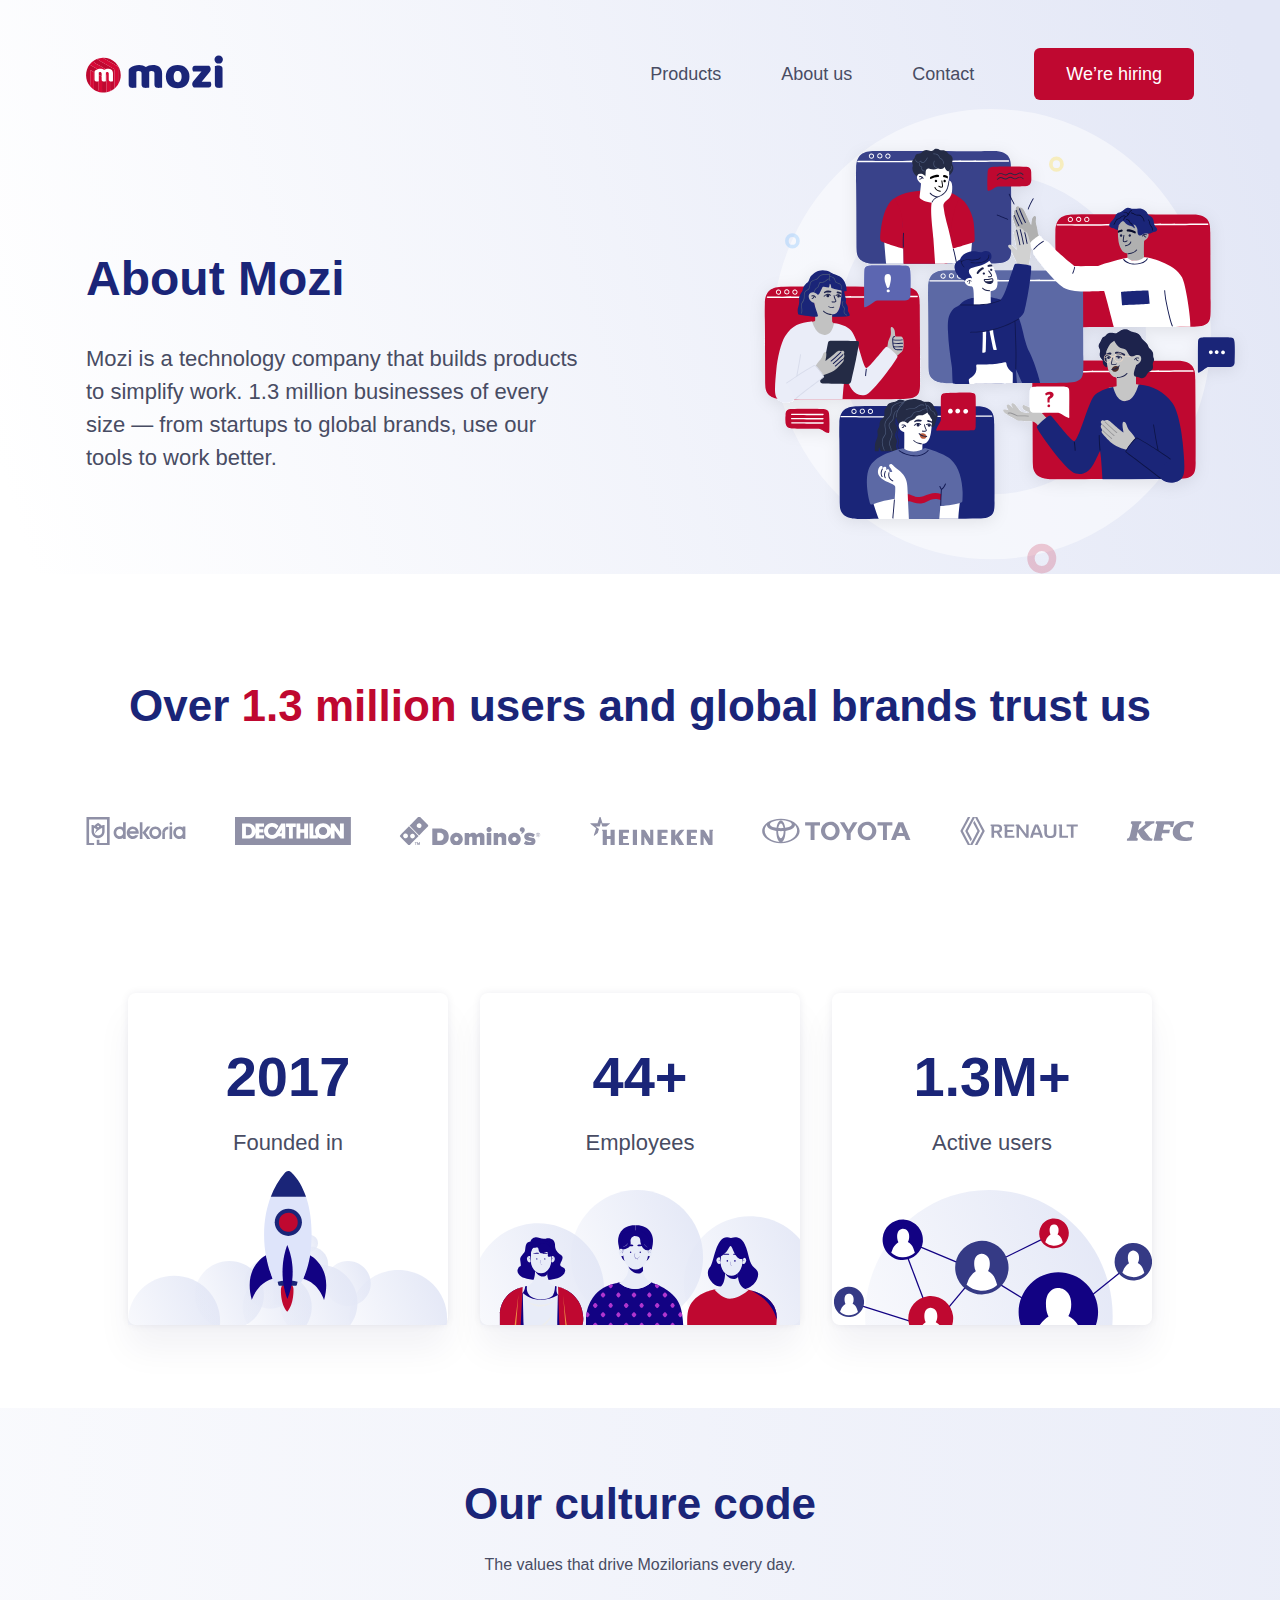
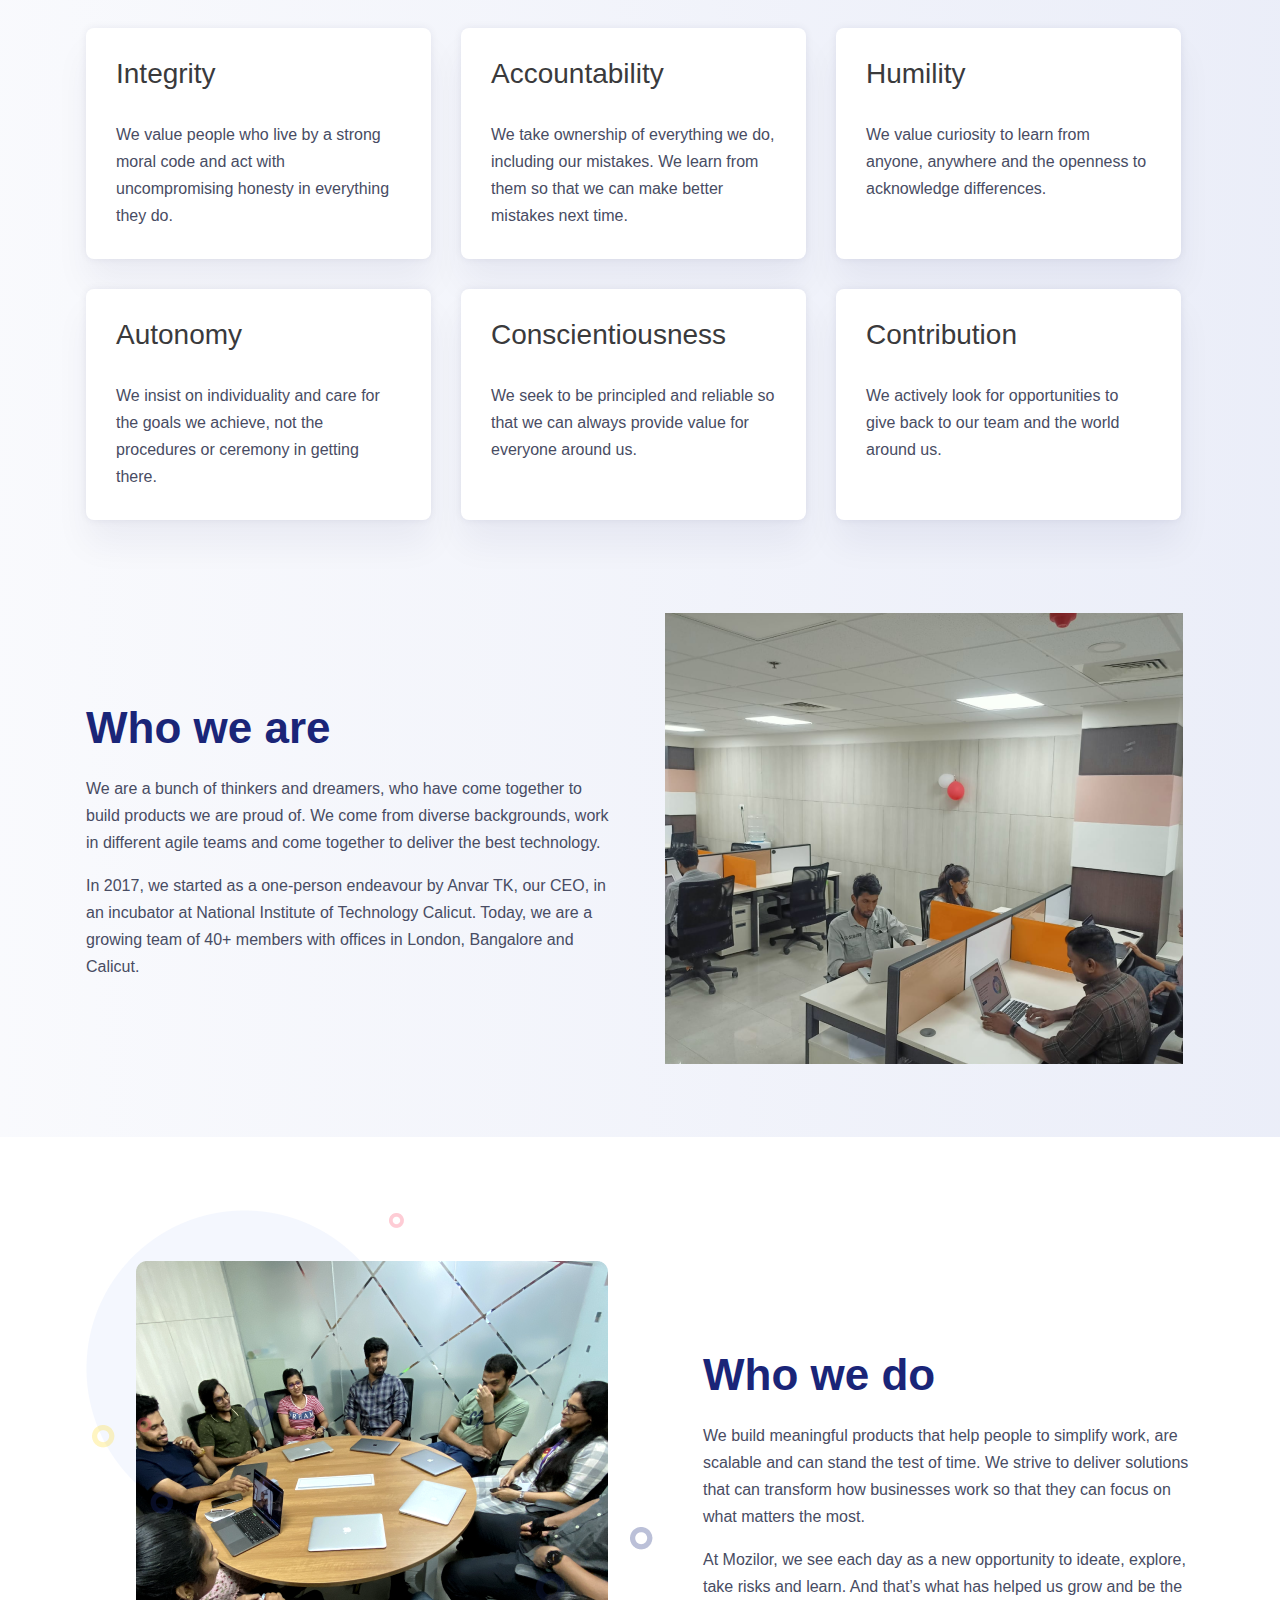
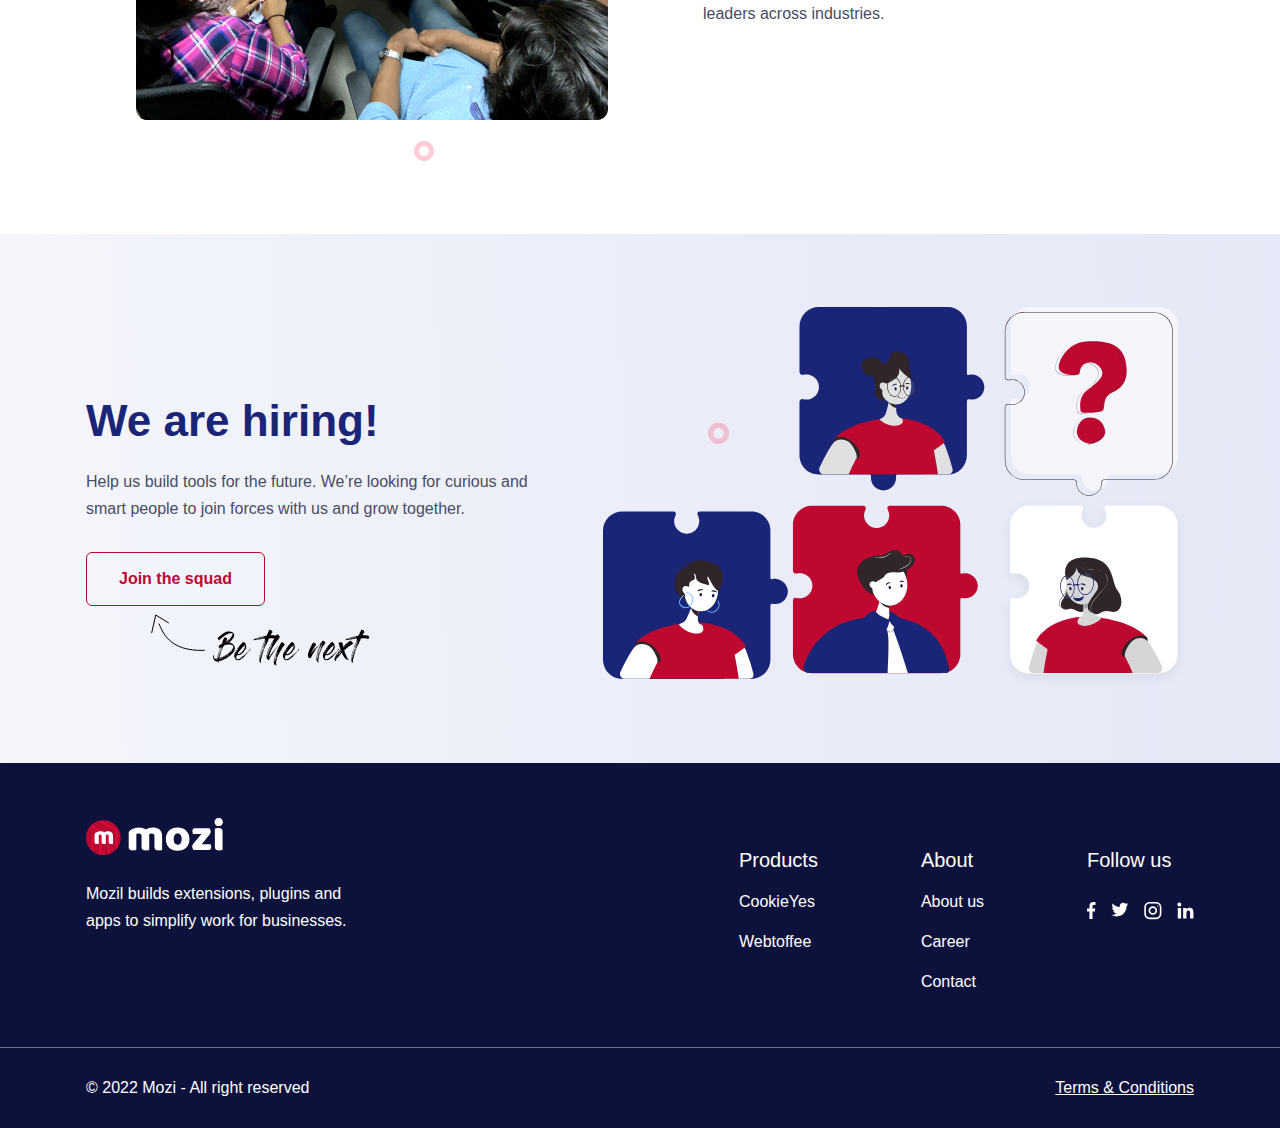
==== commit d198113a: "contacts" ====
--- a/about copy.html
+++ b/about copy.html
@@ -92,7 +92,7 @@
                 <div class="stats__item-title">2017</div>
                 <div class="stats__item-text">Founded in</div>
                 <div class="stats__item-img">
-                    <img src="./img/s1.svg" alt="img">
+                    <img src="./img/ss1.svg" alt="img">
                 </div>
             </div>
 
@@ -100,7 +100,7 @@
                 <div class="stats__item-title">44+</div>
                 <div class="stats__item-text">Employees</div>
                 <div class="stats__item-img">
-                    <img src="./img/s2.svg" alt="img">
+                    <img src="./img/ss2.svg" alt="img">
                 </div>
             </div>
 
@@ -108,7 +108,7 @@
                 <div class="stats__item-title">1.3M+</div>
                 <div class="stats__item-text">Active users</div>
                 <div class="stats__item-img">
-                    <img src="./img/s3.svg" alt="img">
+                    <img src="./img/ss3.svg" alt="img">
                 </div>
             </div>
         </div>
--- a/css/style.min.css
+++ b/css/style.min.css
@@ -1 +1 @@
-*{padding:0;margin:0;border:0}*,:after,:before{-webkit-box-sizing:border-box;box-sizing:border-box}aside,footer,header,nav,section{display:block}body{line-height:1;-ms-text-size-adjust:100%;-moz-text-size-adjust:100%;-webkit-text-size-adjust:100%}input::-ms-clear{display:none}button{cursor:pointer}button::-moz-focus-inner{padding:0;border:0}a,a:visited{text-decoration:none}a:hover{text-decoration:none}ul li{list-style:none}img{vertical-align:top}h1,h2,h3,h4,h5,h6{font-weight:inherit;font-size:inherit}.container{max-width:1148px;width:100%;margin:0 auto;padding:0 20px}body{font-family:Europa,sans-serif}body.locked{overflow:hidden}.btn{background:#bf0830;color:#fff;padding:14px 32px;border-radius:6px;font-size:16px;line-height:150%;font-weight:700;display:inline-block}.btn:hover{background:#d30834;-webkit-transition:.3s all ease;-o-transition:.3s all ease;transition:.3s all ease}.btn__outline{padding:14px 32px;border-radius:6px;font-size:16px;line-height:150%;font-weight:700;display:inline-block;border:1px solid #bf0830;color:#bf0830}.btn__outline:hover{color:#fff;background:#bf0830;-webkit-transition:.3s ease;-o-transition:.3s ease;transition:.3s ease}.section__title{font-style:normal;font-weight:700;font-size:44px;line-height:62px;color:#1a2578}.section__title.title__center{text-align:center}.section__title span{color:#bf0830}.section__subtitle{font-style:normal;font-weight:400;font-size:16px;line-height:27px;color:#484c63;margin-top:16px}.section__subtitle.subtitle__center{text-align:center}.about__wrapper{background:-o-linear-gradient(181.48deg,#e3e7f6 -52.27%,rgba(227,231,246,0) 138.23%);background:linear-gradient(268.52deg,#e3e7f6 -52.27%,rgba(227,231,246,0) 138.23%)}@-webkit-keyframes fade{0%{opacity:0}100%{opacity:1}}@keyframes fade{0%{opacity:0}100%{opacity:1}}nav{overflow:hidden;padding:24px 0}.fixed__nav{position:fixed;left:0;right:0;top:0;background:#fff;z-index:111;padding:15px 0;-webkit-transition:.3s all ease;-o-transition:.3s all ease;transition:.3s all ease}.navbar{display:-webkit-box;display:-ms-flexbox;display:flex;width:100%;-webkit-box-pack:justify;-ms-flex-pack:justify;justify-content:space-between;-webkit-box-align:center;-ms-flex-align:center;align-items:center;padding:24px 0}.menu{display:-webkit-box;display:-ms-flexbox;display:flex;-webkit-box-align:center;-ms-flex-align:center;align-items:center}.menu__item{margin-left:60px}.menu__item:last-child .menu__item-link{color:#fff}.menu__item-link{color:#484c63;font-style:normal;font-weight:400;font-size:18px;line-height:24px}.menu__item-link:hover{color:#bf0830;-webkit-transition:.3s all ease;-o-transition:.3s all ease;transition:.3s all ease}.burger{display:none;cursor:pointer}.hero__wrapper{background:-o-linear-gradient(197.09deg,#e3e7f6 3.68%,rgba(227,231,246,0) 97.82%);background:linear-gradient(252.91deg,#e3e7f6 3.68%,rgba(227,231,246,0) 97.82%)}.section__hero{padding:129px 0 210px 0;position:relative}.section__hero .main__img{position:absolute;bottom:0;right:75px}.section__hero .hero__item{max-width:500px}.section__hero.section__hero-products{padding-top:170px;padding-bottom:150px}.section__hero.section__hero-products .main__img{right:120px}.section__hero.section__hero-about{padding-top:189px;padding-bottom:212px}.section__hero.section__hero-about .main__img{right:120px}.hero{display:-webkit-box;display:-ms-flexbox;display:flex;gap:30px}.hero__item{-webkit-box-flex:0;-ms-flex:0 1 50%;flex:0 1 50%}.hero__item-title{font-style:normal;font-weight:700;font-size:48px;line-height:62px;color:#1a2578}.hero__item-title span{color:red}.hero__item-text{font-style:normal;font-weight:400;font-size:22px;line-height:33px;color:#484c63;margin-top:32px}.hero__item-buttons{margin-top:20px}.hero__btn{margin-top:20px}.hero__btn:last-child{margin-left:16px}.section__brands{padding:101px 0 128px 0;border-bottom:1px solid rgba(197,203,226,.5)}.about__body .section__brands{border-bottom:none}.brands__title-brands{font-size:36px;line-height:57px}.brands{display:-webkit-box;display:-ms-flexbox;display:flex;-webkit-box-pack:justify;-ms-flex-pack:justify;justify-content:space-between;-webkit-box-align:center;-ms-flex-align:center;align-items:center;margin-top:60px}.brands__item{margin-top:20px}.hero__wrapper{background:-o-linear-gradient(197.09deg,#e3e7f6 3.68%,rgba(227,231,246,0) 97.82%);background:linear-gradient(252.91deg,#e3e7f6 3.68%,rgba(227,231,246,0) 97.82%)}.section__hero{padding:129px 0 210px 0;position:relative}.section__hero .main__img{position:absolute;bottom:0;right:75px}.section__hero .hero__item{max-width:500px}.section__hero.section__hero-products{padding-top:170px;padding-bottom:150px}.section__hero.section__hero-products .main__img{right:120px}.section__hero.section__hero-about{padding-top:189px;padding-bottom:212px}.section__hero.section__hero-about .main__img{right:120px}.hero{display:-webkit-box;display:-ms-flexbox;display:flex;gap:30px}.hero__item{-webkit-box-flex:0;-ms-flex:0 1 50%;flex:0 1 50%}.hero__item-title{font-style:normal;font-weight:700;font-size:48px;line-height:62px;color:#1a2578}.hero__item-title span{color:red}.hero__item-text{font-style:normal;font-weight:400;font-size:22px;line-height:33px;color:#484c63;margin-top:32px}.hero__item-buttons{margin-top:20px}.hero__btn{margin-top:20px}.hero__btn:last-child{margin-left:16px}.section__info{padding:73px 0;background:-o-linear-gradient(181.48deg,#e3e7f6 -52.27%,rgba(227,231,246,0) 138.23%);background:linear-gradient(268.52deg,#e3e7f6 -52.27%,rgba(227,231,246,0) 138.23%)}.section__info.section__info-products{background:#fff}.section__info.section__info-about{background:0 0}.info{display:-webkit-box;display:-ms-flexbox;display:flex;-webkit-box-pack:justify;-ms-flex-pack:justify;justify-content:space-between;-webkit-box-align:center;-ms-flex-align:center;align-items:center;gap:50px}.info.info__reverse{-webkit-box-orient:horizontal;-webkit-box-direction:reverse;-ms-flex-direction:row-reverse;flex-direction:row-reverse}.info__item{-webkit-box-flex:0;-ms-flex:0 1 50%;flex:0 1 50%}.info__btn{margin-top:30px}.info__btn.info__btn-relative{position:relative}.info__btn.info__btn-relative:hover .path{fill:#bf0830;-webkit-transition:.3s all ease;-o-transition:.3s all ease;transition:.3s all ease}.info__btn.info__btn-relative .button__img{position:absolute;right:-60%;bottom:-130%;pointer-events:none}footer{background:#0d123c}.footer{display:-webkit-box;display:-ms-flexbox;display:flex;-webkit-box-pack:justify;-ms-flex-pack:justify;justify-content:space-between;padding:55px 0}.footer__item{-webkit-box-flex:0;-ms-flex:0 1 50%;flex:0 1 50%}.footer__text{font-style:normal;font-weight:400;font-size:16px;line-height:27px;margin-top:25px;color:#fff;max-width:287px}.footer__list{display:-webkit-box;display:-ms-flexbox;display:flex;-webkit-box-pack:justify;-ms-flex-pack:justify;justify-content:space-between;max-width:455px;margin-left:auto}.footer__lists-item::last-child{margin-top:35px}.footer__list-title{font-style:normal;font-weight:400;font-size:20px;line-height:24px;color:#fff}.footer__list-item{margin-top:20px}.footer__list{margin-top:30px}.footer__list-item--link{font-style:normal;font-weight:400;font-size:16px;line-height:20px;margin-top:30px;color:#fff}.footer__list-item--link:hover{color:#bf0830;-webkit-transition:.3s all ease;-o-transition:.3s all ease;transition:.3s all ease}.footer__social{margin-top:30px;display:-webkit-box;display:-ms-flexbox;display:flex;gap:15px}.footer__social-link:hover path{fill:#bf0830;-webkit-transition:.3s all ease;-o-transition:.3s all ease;transition:.3s all ease}.footer__copyright{padding:30px 0;border-top:1px solid rgba(197,203,226,.5)}.footer__copy{display:-webkit-box;display:-ms-flexbox;display:flex;-webkit-box-pack:justify;-ms-flex-pack:justify;justify-content:space-between}.footer__copy-item{font-style:normal;font-weight:400;font-size:16px;line-height:20px;color:#fff}.footer__copy-item a{text-decoration:underline;font-style:normal;font-weight:400;font-size:16px;line-height:20px;color:#fff}.section__question{padding:136px 0;background:-o-linear-gradient(107.88deg,#e3e7f6 -6.53%,rgba(227,231,246,0) 87.81%);background:linear-gradient(342.12deg,#e3e7f6 -6.53%,rgba(227,231,246,0) 87.81%)}.question{max-width:600px;margin:0 auto}.question__buttons{display:-webkit-box;display:-ms-flexbox;display:flex;-webkit-box-pack:center;-ms-flex-pack:center;justify-content:center;gap:20px}.question__btn{margin-top:40px}.section__pluses{padding-top:65px;padding-bottom:20px}.pluses{display:-webkit-box;display:-ms-flexbox;display:flex;-ms-flex-wrap:wrap;flex-wrap:wrap;gap:36px;margin-top:96px}.pluses__item{padding:40px;background:#fff;-webkit-box-shadow:0 0 8px rgba(22,23,72,.07),0 25px 35px rgba(22,23,72,.05);box-shadow:0 0 8px rgba(22,23,72,.07),0 25px 35px rgba(22,23,72,.05);border-radius:8px;display:-webkit-box;display:-ms-flexbox;display:flex;-webkit-box-flex:0;-ms-flex:0 1 345px;flex:0 1 345px;-webkit-box-orient:vertical;-webkit-box-direction:normal;-ms-flex-direction:column;flex-direction:column}.pluses__item-title{font-size:28px;line-height:31px;color:#3a3a3c;display:-webkit-box;display:-ms-flexbox;display:flex;-webkit-box-align:center;-ms-flex-align:center;align-items:center}.pluses__item-title .plus__icon{margin-right:10px}.pluses__item-text{font-style:normal;font-weight:400;font-size:16px;line-height:27px;margin-top:32px;color:#484c63}.section__products{padding:106px 108px}.products{display:-webkit-box;display:-ms-flexbox;display:flex;gap:32px;-webkit-box-pack:center;-ms-flex-pack:center;justify-content:center}.products__item{-webkit-box-flex:0;-ms-flex:0 1 50%;flex:0 1 50%;-webkit-box-shadow:0 0 8px rgba(22,23,72,.07),0 25px 35px rgba(22,23,72,.08);box-shadow:0 0 8px rgba(22,23,72,.07),0 25px 35px rgba(22,23,72,.08);border-radius:8px;margin-top:97px;display:-webkit-box;display:-ms-flexbox;display:flex;-webkit-box-orient:vertical;-webkit-box-direction:normal;-ms-flex-direction:column;flex-direction:column}.products__item-text{font-style:normal;font-weight:400;font-size:24px;line-height:31px;margin-top:40px;color:#3a3a3c}.products__item-btn{display:-webkit-inline-box;display:-ms-inline-flexbox;display:inline-flex;padding:15px 24px;border:1px solid #bf0830;border-radius:6px;gap:8px;margin-top:32px}.products__item-btn:hover{background:#bf0830;-webkit-transition:.3s all ease;-o-transition:.3s all ease;transition:.3s all ease}.products__item-btn:hover span{color:#fff;-webkit-transition:.3s all ease;-o-transition:.3s all ease;transition:.3s all ease}.products__item-btn:hover path{stroke:#fff;-webkit-transition:.3s all ease;-o-transition:.3s all ease;transition:.3s all ease}.products__item-btn span{font-size:14px;font-weight:700;line-height:150%;display:-webkit-box;display:-ms-flexbox;display:flex;-webkit-box-align:center;-ms-flex-align:center;align-items:center;letter-spacing:.005em;color:#bf0830}.product__item-content{padding:62px 62px 0 62px}.product__item-footer{padding:0 10px}.product__item-footer img{max-width:100%;width:100%;height:auto}.section__innovation{padding-top:120px;padding-bottom:30px}.swiper__innovation{margin-top:70px}.swiper__innovation .swiper-slide{-webkit-box-shadow:0 0 8px rgba(22,23,72,.07),0 25px 35px rgba(22,23,72,.05);box-shadow:0 0 8px rgba(22,23,72,.07),0 25px 35px rgba(22,23,72,.05);border-radius:8px;display:-webkit-box;display:-ms-flexbox;display:flex;-webkit-box-pack:center;-ms-flex-pack:center;justify-content:center;-webkit-box-align:center;-ms-flex-align:center;align-items:center;height:119px}.swiper-wrapper{padding:45px 0;display:-webkit-box;display:-ms-flexbox;display:flex;-webkit-box-align:center;-ms-flex-align:center;align-items:center}.swiper__arrows{display:-webkit-box;display:-ms-flexbox;display:flex;-webkit-box-align:center;-ms-flex-align:center;align-items:center}.swiper__arrow-next{margin-left:15px}.section__stats{padding-top:20px;padding-bottom:83px}.stats{display:-webkit-box;display:-ms-flexbox;display:flex;-webkit-box-pack:center;-ms-flex-pack:center;justify-content:center;gap:32px}.stats__item{-webkit-box-flex:0;-ms-flex:0 1 320px;flex:0 1 320px;-webkit-box-shadow:0 0 8px rgba(22,23,72,.07),0 25px 35px rgba(22,23,72,.05);box-shadow:0 0 8px rgba(22,23,72,.07),0 25px 35px rgba(22,23,72,.05);border-radius:8px;padding-top:53px;display:-webkit-box;display:-ms-flexbox;display:flex;-webkit-box-orient:vertical;-webkit-box-direction:normal;-ms-flex-direction:column;flex-direction:column}.stats__item-title{font-weight:700;font-size:56px;line-height:62px;color:#1a2578;text-align:center}.stats__item-text{font-weight:400;font-size:22px;line-height:33px;text-align:center;color:#484c63;margin-top:18px;margin-bottom:12px}.stats__item-img{margin-top:auto}.stats__item-img img{max-width:100%;width:100%;height:auto}@font-face{font-family:swiper-icons;src:url("data:application/font-woff;charset=utf-8;base64, [base64]//wADZ2x5ZgAAAywAAADMAAAD2MHtryVoZWFkAAABbAAAADAAAAA2E2+eoWhoZWEAAAGcAAAAHwAAACQC9gDzaG10eAAAAigAAAAZAAAArgJkABFsb2NhAAAC0AAAAFoAAABaFQAUGG1heHAAAAG8AAAAHwAAACAAcABAbmFtZQAAA/gAAAE5AAACXvFdBwlwb3N0AAAFNAAAAGIAAACE5s74hXjaY2BkYGAAYpf5Hu/j+W2+MnAzMYDAzaX6QjD6/4//Bxj5GA8AuRwMYGkAPywL13jaY2BkYGA88P8Agx4j+/8fQDYfA1AEBWgDAIB2BOoAeNpjYGRgYNBh4GdgYgABEMnIABJzYNADCQAACWgAsQB42mNgYfzCOIGBlYGB0YcxjYGBwR1Kf2WQZGhhYGBiYGVmgAFGBiQQkOaawtDAoMBQxXjg/wEGPcYDDA4wNUA2CCgwsAAAO4EL6gAAeNpj2M0gyAACqxgGNWBkZ2D4/wMA+xkDdgAAAHjaY2BgYGaAYBkGRgYQiAHyGMF8FgYHIM3DwMHABGQrMOgyWDLEM1T9/w8UBfEMgLzE////P/5//f/V/xv+r4eaAAeMbAxwIUYmIMHEgKYAYjUcsDAwsLKxc3BycfPw8jEQA/[base64]/uznmfPFBNODM2K7MTQ45YEAZqGP81AmGGcF3iPqOop0r1SPTaTbVkfUe4HXj97wYE+yNwWYxwWu4v1ugWHgo3S1XdZEVqWM7ET0cfnLGxWfkgR42o2PvWrDMBSFj/IHLaF0zKjRgdiVMwScNRAoWUoH78Y2icB/yIY09An6AH2Bdu/UB+yxopYshQiEvnvu0dURgDt8QeC8PDw7Fpji3fEA4z/PEJ6YOB5hKh4dj3EvXhxPqH/SKUY3rJ7srZ4FZnh1PMAtPhwP6fl2PMJMPDgeQ4rY8YT6Gzao0eAEA409DuggmTnFnOcSCiEiLMgxCiTI6Cq5DZUd3Qmp10vO0LaLTd2cjN4fOumlc7lUYbSQcZFkutRG7g6JKZKy0RmdLY680CDnEJ+UMkpFFe1RN7nxdVpXrC4aTtnaurOnYercZg2YVmLN/d/gczfEimrE/fs/bOuq29Zmn8tloORaXgZgGa78yO9/cnXm2BpaGvq25Dv9S4E9+5SIc9PqupJKhYFSSl47+Qcr1mYNAAAAeNptw0cKwkAAAMDZJA8Q7OUJvkLsPfZ6zFVERPy8qHh2YER+3i/BP83vIBLLySsoKimrqKqpa2hp6+jq6RsYGhmbmJqZSy0sraxtbO3sHRydnEMU4uR6yx7JJXveP7WrDycAAAAAAAH//wACeNpjYGRgYOABYhkgZgJCZgZNBkYGLQZtIJsFLMYAAAw3ALgAeNolizEKgDAQBCchRbC2sFER0YD6qVQiBCv/H9ezGI6Z5XBAw8CBK/m5iQQVauVbXLnOrMZv2oLdKFa8Pjuru2hJzGabmOSLzNMzvutpB3N42mNgZGBg4GKQYzBhYMxJLMlj4GBgAYow/P/PAJJhLM6sSoWKfWCAAwDAjgbRAAB42mNgYGBkAIIbCZo5IPrmUn0hGA0AO8EFTQAA");font-weight:400;font-style:normal}:root{--swiper-theme-color:#007aff}.swiper{margin-left:auto;margin-right:auto;position:relative;overflow:hidden;list-style:none;padding:0;z-index:1}.swiper-vertical>.swiper-wrapper{-webkit-box-orient:vertical;-webkit-box-direction:normal;-ms-flex-direction:column;flex-direction:column}.swiper-wrapper{position:relative;width:100%;height:100%;z-index:1;display:-webkit-box;display:-ms-flexbox;display:flex;-webkit-transition-property:-webkit-transform;transition-property:-webkit-transform;-o-transition-property:transform;transition-property:transform;transition-property:transform,-webkit-transform;-webkit-box-sizing:content-box;box-sizing:content-box}.swiper-android .swiper-slide,.swiper-wrapper{-webkit-transform:translate3d(0,0,0);transform:translate3d(0,0,0)}.swiper-pointer-events{-ms-touch-action:pan-y;touch-action:pan-y}.swiper-pointer-events.swiper-vertical{-ms-touch-action:pan-x;touch-action:pan-x}.swiper-slide{-ms-flex-negative:0;flex-shrink:0;width:100%;height:100%;position:relative;-webkit-transition-property:-webkit-transform;transition-property:-webkit-transform;-o-transition-property:transform;transition-property:transform;transition-property:transform,-webkit-transform}.swiper-slide-invisible-blank{visibility:hidden}.swiper-autoheight,.swiper-autoheight .swiper-slide{height:auto}.swiper-autoheight .swiper-wrapper{-webkit-box-align:start;-ms-flex-align:start;align-items:flex-start;-webkit-transition-property:height,-webkit-transform;transition-property:height,-webkit-transform;-o-transition-property:transform,height;transition-property:transform,height;transition-property:transform,height,-webkit-transform}.swiper-3d,.swiper-3d.swiper-css-mode .swiper-wrapper{-webkit-perspective:1200px;perspective:1200px}.swiper-3d .swiper-cube-shadow,.swiper-3d .swiper-slide,.swiper-3d .swiper-slide-shadow,.swiper-3d .swiper-slide-shadow-bottom,.swiper-3d .swiper-slide-shadow-left,.swiper-3d .swiper-slide-shadow-right,.swiper-3d .swiper-slide-shadow-top,.swiper-3d .swiper-wrapper{-webkit-transform-style:preserve-3d;transform-style:preserve-3d}.swiper-3d .swiper-slide-shadow,.swiper-3d .swiper-slide-shadow-bottom,.swiper-3d .swiper-slide-shadow-left,.swiper-3d .swiper-slide-shadow-right,.swiper-3d .swiper-slide-shadow-top{position:absolute;left:0;top:0;width:100%;height:100%;pointer-events:none;z-index:10}.swiper-3d .swiper-slide-shadow{background:rgba(0,0,0,.15)}.swiper-3d .swiper-slide-shadow-left{background-image:-webkit-gradient(linear,right top,left top,from(rgba(0,0,0,.5)),to(rgba(0,0,0,0)));background-image:-o-linear-gradient(right,rgba(0,0,0,.5),rgba(0,0,0,0));background-image:linear-gradient(to left,rgba(0,0,0,.5),rgba(0,0,0,0))}.swiper-3d .swiper-slide-shadow-right{background-image:-webkit-gradient(linear,left top,right top,from(rgba(0,0,0,.5)),to(rgba(0,0,0,0)));background-image:-o-linear-gradient(left,rgba(0,0,0,.5),rgba(0,0,0,0));background-image:linear-gradient(to right,rgba(0,0,0,.5),rgba(0,0,0,0))}.swiper-3d .swiper-slide-shadow-top{background-image:-webkit-gradient(linear,left bottom,left top,from(rgba(0,0,0,.5)),to(rgba(0,0,0,0)));background-image:-o-linear-gradient(bottom,rgba(0,0,0,.5),rgba(0,0,0,0));background-image:linear-gradient(to top,rgba(0,0,0,.5),rgba(0,0,0,0))}.swiper-3d .swiper-slide-shadow-bottom{background-image:-webkit-gradient(linear,left top,left bottom,from(rgba(0,0,0,.5)),to(rgba(0,0,0,0)));background-image:-o-linear-gradient(top,rgba(0,0,0,.5),rgba(0,0,0,0));background-image:linear-gradient(to bottom,rgba(0,0,0,.5),rgba(0,0,0,0))}.swiper-css-mode>.swiper-wrapper{overflow:auto;scrollbar-width:none;-ms-overflow-style:none}.swiper-css-mode>.swiper-wrapper::-webkit-scrollbar{display:none}.swiper-css-mode>.swiper-wrapper>.swiper-slide{scroll-snap-align:start start}.swiper-horizontal.swiper-css-mode>.swiper-wrapper{-ms-scroll-snap-type:x mandatory;scroll-snap-type:x mandatory}.swiper-vertical.swiper-css-mode>.swiper-wrapper{-ms-scroll-snap-type:y mandatory;scroll-snap-type:y mandatory}.swiper-centered>.swiper-wrapper::before{content:"";-ms-flex-negative:0;flex-shrink:0;-webkit-box-ordinal-group:10000;-ms-flex-order:9999;order:9999}.swiper-centered.swiper-horizontal>.swiper-wrapper>.swiper-slide:first-child{-webkit-margin-start:var(--swiper-centered-offset-before);margin-inline-start:var(--swiper-centered-offset-before)}.swiper-centered.swiper-horizontal>.swiper-wrapper::before{height:100%;min-height:1px;width:var(--swiper-centered-offset-after)}.swiper-centered.swiper-vertical>.swiper-wrapper>.swiper-slide:first-child{-webkit-margin-before:var(--swiper-centered-offset-before);margin-block-start:var(--swiper-centered-offset-before)}.swiper-centered.swiper-vertical>.swiper-wrapper::before{width:100%;min-width:1px;height:var(--swiper-centered-offset-after)}.swiper-centered>.swiper-wrapper>.swiper-slide{scroll-snap-align:center center}.swiper-virtual.swiper-css-mode .swiper-wrapper::after{content:"";position:absolute;left:0;top:0;pointer-events:none}.swiper-virtual.swiper-css-mode.swiper-horizontal .swiper-wrapper::after{height:1px;width:var(--swiper-virtual-size)}.swiper-virtual.swiper-css-mode.swiper-vertical .swiper-wrapper::after{width:1px;height:var(--swiper-virtual-size)}:root{--swiper-navigation-size:44px}.swiper-button-next,.swiper-button-prev{position:absolute;top:50%;width:calc(var(--swiper-navigation-size)/ 44 * 27);height:var(--swiper-navigation-size);margin-top:calc(0px - var(--swiper-navigation-size)/ 2);z-index:10;cursor:pointer;display:-webkit-box;display:-ms-flexbox;display:flex;-webkit-box-align:center;-ms-flex-align:center;align-items:center;-webkit-box-pack:center;-ms-flex-pack:center;justify-content:center;color:var(--swiper-navigation-color,var(--swiper-theme-color))}.swiper-button-next.swiper-button-disabled,.swiper-button-prev.swiper-button-disabled{opacity:.35;cursor:auto;pointer-events:none}.swiper-button-next:after,.swiper-button-prev:after{font-family:swiper-icons;font-size:var(--swiper-navigation-size);text-transform:none!important;letter-spacing:0;text-transform:none;font-variant:initial;line-height:1}.swiper-button-prev,.swiper-rtl .swiper-button-next{left:10px;right:auto}.swiper-button-prev:after,.swiper-rtl .swiper-button-next:after{content:"prev"}.swiper-button-next,.swiper-rtl .swiper-button-prev{right:10px;left:auto}.swiper-button-next:after,.swiper-rtl .swiper-button-prev:after{content:"next"}.swiper-button-lock{display:none}.swiper-pagination{position:absolute;text-align:center;-webkit-transition:.3s opacity;-o-transition:.3s opacity;transition:.3s opacity;-webkit-transform:translate3d(0,0,0);transform:translate3d(0,0,0);z-index:10}.swiper-pagination.swiper-pagination-hidden{opacity:0}.swiper-horizontal>.swiper-pagination-bullets,.swiper-pagination-bullets.swiper-pagination-horizontal,.swiper-pagination-custom,.swiper-pagination-fraction{bottom:10px;left:0;width:100%}.swiper-pagination-bullets-dynamic{overflow:hidden;font-size:0}.swiper-pagination-bullets-dynamic .swiper-pagination-bullet{-webkit-transform:scale(.33);-ms-transform:scale(.33);transform:scale(.33);position:relative}.swiper-pagination-bullets-dynamic .swiper-pagination-bullet-active{-webkit-transform:scale(1);-ms-transform:scale(1);transform:scale(1)}.swiper-pagination-bullets-dynamic .swiper-pagination-bullet-active-main{-webkit-transform:scale(1);-ms-transform:scale(1);transform:scale(1)}.swiper-pagination-bullets-dynamic .swiper-pagination-bullet-active-prev{-webkit-transform:scale(.66);-ms-transform:scale(.66);transform:scale(.66)}.swiper-pagination-bullets-dynamic .swiper-pagination-bullet-active-prev-prev{-webkit-transform:scale(.33);-ms-transform:scale(.33);transform:scale(.33)}.swiper-pagination-bullets-dynamic .swiper-pagination-bullet-active-next{-webkit-transform:scale(.66);-ms-transform:scale(.66);transform:scale(.66)}.swiper-pagination-bullets-dynamic .swiper-pagination-bullet-active-next-next{-webkit-transform:scale(.33);-ms-transform:scale(.33);transform:scale(.33)}.swiper-pagination-bullet{width:var(--swiper-pagination-bullet-width,var(--swiper-pagination-bullet-size,8px));height:var(--swiper-pagination-bullet-height,var(--swiper-pagination-bullet-size,8px));display:inline-block;border-radius:50%;background:var(--swiper-pagination-bullet-inactive-color,#000);opacity:var(--swiper-pagination-bullet-inactive-opacity,.2)}button.swiper-pagination-bullet{border:none;margin:0;padding:0;-webkit-box-shadow:none;box-shadow:none;-webkit-appearance:none;-moz-appearance:none;appearance:none}.swiper-pagination-clickable .swiper-pagination-bullet{cursor:pointer}.swiper-pagination-bullet:only-child{display:none!important}.swiper-pagination-bullet-active{opacity:var(--swiper-pagination-bullet-opacity,1);background:var(--swiper-pagination-color,var(--swiper-theme-color))}.swiper-pagination-vertical.swiper-pagination-bullets,.swiper-vertical>.swiper-pagination-bullets{right:10px;top:50%;-webkit-transform:translate3d(0,-50%,0);transform:translate3d(0,-50%,0)}.swiper-pagination-vertical.swiper-pagination-bullets .swiper-pagination-bullet,.swiper-vertical>.swiper-pagination-bullets .swiper-pagination-bullet{margin:var(--swiper-pagination-bullet-vertical-gap,6px) 0;display:block}.swiper-pagination-vertical.swiper-pagination-bullets.swiper-pagination-bullets-dynamic,.swiper-vertical>.swiper-pagination-bullets.swiper-pagination-bullets-dynamic{top:50%;-webkit-transform:translateY(-50%);-ms-transform:translateY(-50%);transform:translateY(-50%);width:8px}.swiper-pagination-vertical.swiper-pagination-bullets.swiper-pagination-bullets-dynamic .swiper-pagination-bullet,.swiper-vertical>.swiper-pagination-bullets.swiper-pagination-bullets-dynamic .swiper-pagination-bullet{display:inline-block;-webkit-transition:.2s top,.2s -webkit-transform;transition:.2s top,.2s -webkit-transform;-o-transition:.2s transform,.2s top;transition:.2s transform,.2s top;transition:.2s transform,.2s top,.2s -webkit-transform}.swiper-horizontal>.swiper-pagination-bullets .swiper-pagination-bullet,.swiper-pagination-horizontal.swiper-pagination-bullets .swiper-pagination-bullet{margin:0 var(--swiper-pagination-bullet-horizontal-gap,4px)}.swiper-horizontal>.swiper-pagination-bullets.swiper-pagination-bullets-dynamic,.swiper-pagination-horizontal.swiper-pagination-bullets.swiper-pagination-bullets-dynamic{left:50%;-webkit-transform:translateX(-50%);-ms-transform:translateX(-50%);transform:translateX(-50%);white-space:nowrap}.swiper-horizontal>.swiper-pagination-bullets.swiper-pagination-bullets-dynamic .swiper-pagination-bullet,.swiper-pagination-horizontal.swiper-pagination-bullets.swiper-pagination-bullets-dynamic .swiper-pagination-bullet{-webkit-transition:.2s left,.2s -webkit-transform;transition:.2s left,.2s -webkit-transform;-o-transition:.2s transform,.2s left;transition:.2s transform,.2s left;transition:.2s transform,.2s left,.2s -webkit-transform}.swiper-horizontal.swiper-rtl>.swiper-pagination-bullets-dynamic .swiper-pagination-bullet{-webkit-transition:.2s right,.2s -webkit-transform;transition:.2s right,.2s -webkit-transform;-o-transition:.2s transform,.2s right;transition:.2s transform,.2s right;transition:.2s transform,.2s right,.2s -webkit-transform}.swiper-pagination-progressbar{background:rgba(0,0,0,.25);position:absolute}.swiper-pagination-progressbar .swiper-pagination-progressbar-fill{background:var(--swiper-pagination-color,var(--swiper-theme-color));position:absolute;left:0;top:0;width:100%;height:100%;-webkit-transform:scale(0);-ms-transform:scale(0);transform:scale(0);-webkit-transform-origin:left top;-ms-transform-origin:left top;transform-origin:left top}.swiper-rtl .swiper-pagination-progressbar .swiper-pagination-progressbar-fill{-webkit-transform-origin:right top;-ms-transform-origin:right top;transform-origin:right top}.swiper-horizontal>.swiper-pagination-progressbar,.swiper-pagination-progressbar.swiper-pagination-horizontal,.swiper-pagination-progressbar.swiper-pagination-vertical.swiper-pagination-progressbar-opposite,.swiper-vertical>.swiper-pagination-progressbar.swiper-pagination-progressbar-opposite{width:100%;height:4px;left:0;top:0}.swiper-horizontal>.swiper-pagination-progressbar.swiper-pagination-progressbar-opposite,.swiper-pagination-progressbar.swiper-pagination-horizontal.swiper-pagination-progressbar-opposite,.swiper-pagination-progressbar.swiper-pagination-vertical,.swiper-vertical>.swiper-pagination-progressbar{width:4px;height:100%;left:0;top:0}.swiper-pagination-lock{display:none}.swiper-scrollbar{border-radius:10px;position:relative;-ms-touch-action:none;background:rgba(0,0,0,.1)}.swiper-horizontal>.swiper-scrollbar{position:absolute;left:1%;bottom:3px;z-index:50;height:5px;width:98%}.swiper-vertical>.swiper-scrollbar{position:absolute;right:3px;top:1%;z-index:50;width:5px;height:98%}.swiper-scrollbar-drag{height:100%;width:100%;position:relative;background:rgba(0,0,0,.5);border-radius:10px;left:0;top:0}.swiper-scrollbar-cursor-drag{cursor:move}.swiper-scrollbar-lock{display:none}.swiper-zoom-container{width:100%;height:100%;display:-webkit-box;display:-ms-flexbox;display:flex;-webkit-box-pack:center;-ms-flex-pack:center;justify-content:center;-webkit-box-align:center;-ms-flex-align:center;align-items:center;text-align:center}.swiper-zoom-container>canvas,.swiper-zoom-container>img,.swiper-zoom-container>svg{max-width:100%;max-height:100%;-o-object-fit:contain;object-fit:contain}.swiper-slide-zoomed{cursor:move}.swiper-lazy-preloader{width:42px;height:42px;position:absolute;left:50%;top:50%;margin-left:-21px;margin-top:-21px;z-index:10;-webkit-transform-origin:50%;-ms-transform-origin:50%;transform-origin:50%;-webkit-animation:swiper-preloader-spin 1s infinite linear;animation:swiper-preloader-spin 1s infinite linear;-webkit-box-sizing:border-box;box-sizing:border-box;border:4px solid var(--swiper-preloader-color,var(--swiper-theme-color));border-radius:50%;border-top-color:transparent}.swiper-lazy-preloader-white{--swiper-preloader-color:#fff}.swiper-lazy-preloader-black{--swiper-preloader-color:#000}@-webkit-keyframes swiper-preloader-spin{100%{-webkit-transform:rotate(360deg);transform:rotate(360deg)}}@keyframes swiper-preloader-spin{100%{-webkit-transform:rotate(360deg);transform:rotate(360deg)}}.swiper .swiper-notification{position:absolute;left:0;top:0;pointer-events:none;opacity:0;z-index:-1000}.swiper-free-mode>.swiper-wrapper{-webkit-transition-timing-function:ease-out;-o-transition-timing-function:ease-out;transition-timing-function:ease-out;margin:0 auto}.swiper-grid>.swiper-wrapper{-ms-flex-wrap:wrap;flex-wrap:wrap}.swiper-grid-column>.swiper-wrapper{-ms-flex-wrap:wrap;flex-wrap:wrap;-webkit-box-orient:vertical;-webkit-box-direction:normal;-ms-flex-direction:column;flex-direction:column}.swiper-fade.swiper-free-mode .swiper-slide{-webkit-transition-timing-function:ease-out;-o-transition-timing-function:ease-out;transition-timing-function:ease-out}.swiper-fade .swiper-slide{pointer-events:none;-webkit-transition-property:opacity;-o-transition-property:opacity;transition-property:opacity}.swiper-fade .swiper-slide .swiper-slide{pointer-events:none}.swiper-fade .swiper-slide-active,.swiper-fade .swiper-slide-active .swiper-slide-active{pointer-events:auto}.swiper-cube{overflow:visible}.swiper-cube .swiper-slide{pointer-events:none;-webkit-backface-visibility:hidden;backface-visibility:hidden;z-index:1;visibility:hidden;-webkit-transform-origin:0 0;-ms-transform-origin:0 0;transform-origin:0 0;width:100%;height:100%}.swiper-cube .swiper-slide .swiper-slide{pointer-events:none}.swiper-cube.swiper-rtl .swiper-slide{-webkit-transform-origin:100% 0;-ms-transform-origin:100% 0;transform-origin:100% 0}.swiper-cube .swiper-slide-active,.swiper-cube .swiper-slide-active .swiper-slide-active{pointer-events:auto}.swiper-cube .swiper-slide-active,.swiper-cube .swiper-slide-next,.swiper-cube .swiper-slide-next+.swiper-slide,.swiper-cube .swiper-slide-prev{pointer-events:auto;visibility:visible}.swiper-cube .swiper-slide-shadow-bottom,.swiper-cube .swiper-slide-shadow-left,.swiper-cube .swiper-slide-shadow-right,.swiper-cube .swiper-slide-shadow-top{z-index:0;-webkit-backface-visibility:hidden;backface-visibility:hidden}.swiper-cube .swiper-cube-shadow{position:absolute;left:0;bottom:0;width:100%;height:100%;opacity:.6;z-index:0}.swiper-cube .swiper-cube-shadow:before{content:"";background:#000;position:absolute;left:0;top:0;bottom:0;right:0;-webkit-filter:blur(50px);filter:blur(50px)}.swiper-flip{overflow:visible}.swiper-flip .swiper-slide{pointer-events:none;-webkit-backface-visibility:hidden;backface-visibility:hidden;z-index:1}.swiper-flip .swiper-slide .swiper-slide{pointer-events:none}.swiper-flip .swiper-slide-active,.swiper-flip .swiper-slide-active .swiper-slide-active{pointer-events:auto}.swiper-flip .swiper-slide-shadow-bottom,.swiper-flip .swiper-slide-shadow-left,.swiper-flip .swiper-slide-shadow-right,.swiper-flip .swiper-slide-shadow-top{z-index:0;-webkit-backface-visibility:hidden;backface-visibility:hidden}.swiper-creative .swiper-slide{-webkit-backface-visibility:hidden;backface-visibility:hidden;overflow:hidden;-webkit-transition-property:opacity,height,-webkit-transform;transition-property:opacity,height,-webkit-transform;-o-transition-property:transform,opacity,height;transition-property:transform,opacity,height;transition-property:transform,opacity,height,-webkit-transform}.swiper-cards{overflow:visible}.swiper-cards .swiper-slide{-webkit-transform-origin:center bottom;-ms-transform-origin:center bottom;transform-origin:center bottom;-webkit-backface-visibility:hidden;backface-visibility:hidden;overflow:hidden}@media (max-width:1449.98px){.section__hero{padding:100px 0}.section__hero .main__img{max-width:600px;right:0}.section__hero.section__hero-products{padding:100px 0}.section__hero.section__hero-products .main__img{max-width:500px;right:30px}.section__hero.section__hero-about{padding:100px 0}.section__hero.section__hero-about .main__img{max-width:500px;right:30px}.section__hero{padding:100px 0}.section__hero .main__img{max-width:600px;right:0}.section__hero.section__hero-products{padding:100px 0}.section__hero.section__hero-products .main__img{max-width:500px;right:30px}.section__hero.section__hero-about{padding:100px 0}.section__hero.section__hero-about .main__img{max-width:500px;right:30px}.pluses{margin-top:50px;gap:30px}.pluses__item{padding:30px}.products__item{margin-top:50px}.products__item-text{margin-top:30px;font-size:22px}.product__item-content{padding:50px 50px 0 50px}}@media (max-width:991.98px){.container{max-width:970px}.btn{padding:12px 26px}.btn__outline{padding:12px 26px}.section{padding:75px 0}.section__title{font-size:32px;line-height:50px}.logo img{max-width:150px}.menu__item{margin-left:30px}.menu__item-link{font-size:16px}.section__hero{padding:50px 0 275px 0}.section__hero .main__img{max-width:400px;right:0}.section__hero .hero__item{max-width:100%}.section__hero.section__hero-products{padding:50px 0 325px 0}.section__hero.section__hero-products .main__img{max-width:400px;right:0}.section__hero.section__hero-about{padding:50px 0 395px 0}.section__hero.section__hero-about .main__img{max-width:400px;right:0}.hero__item{-webkit-box-flex:1;-ms-flex:1 1 100px;flex:1 1 100px}.hero__item-title{font-size:38px;line-height:48px;text-align:center}.hero__item-text{margin-top:25px;text-align:center}.hero__item-buttons{display:-webkit-box;display:-ms-flexbox;display:flex;-webkit-box-pack:center;-ms-flex-pack:center;justify-content:center}.brands{-ms-flex-wrap:wrap;flex-wrap:wrap;gap:20px;-webkit-box-pack:center;-ms-flex-pack:center;justify-content:center;margin-top:20px}.brands__item{display:-webkit-box;display:-ms-flexbox;display:flex;-webkit-box-flex:0;-ms-flex:0 0 20px;flex:0 0 20px;-webkit-box-pack:center;-ms-flex-pack:center;justify-content:center}.section__hero{padding:50px 0 275px 0}.section__hero .main__img{max-width:400px;right:0}.section__hero .hero__item{max-width:100%}.section__hero.section__hero-products{padding:50px 0 325px 0}.section__hero.section__hero-products .main__img{max-width:400px;right:0}.section__hero.section__hero-about{padding:50px 0 395px 0}.section__hero.section__hero-about .main__img{max-width:400px;right:0}.hero__item{-webkit-box-flex:1;-ms-flex:1 1 100px;flex:1 1 100px}.hero__item-title{font-size:38px;line-height:48px;text-align:center}.hero__item-text{margin-top:25px;text-align:center}.hero__item-buttons{display:-webkit-box;display:-ms-flexbox;display:flex;-webkit-box-pack:center;-ms-flex-pack:center;justify-content:center}.info{-ms-flex-wrap:wrap;flex-wrap:wrap}.info__item .info__img{max-width:100%;width:100%;height:auto}.pluses{gap:20px}.pluses__item{padding:30px}.pluses__item-title{font-size:24px}.pluses__item-text{margin-top:20px}.products__item-logo img{max-width:150px}.swiper__innovation{margin-top:0}.stats__item{padding-top:35px}.stats__item-title{font-size:48px;line-height:130%}.stats__item-text{margin-top:5px}.stats__item-text{font-size:18px;line-height:130%}}@media (max-width:767.98px){.container{max-width:740px}.section{padding:50px 0}.section__title{font-size:26px;line-height:42px}.menu__item:last-child .menu__item-link{background:0 0;padding:0}.menu__item-link{font-size:22px}.section__hero .main__img{max-width:320px}.section__hero.section__hero-products{padding:35px 0 275px 0}.section__hero.section__hero-products .main__img{max-width:320px}.section__hero.section__hero-about{padding:35px 0 300px 0}.section__hero.section__hero-about .main__img{right:0;max-width:275px}.hero__item-title{font-size:32px;line-height:42px}.hero__item-text{font-size:18px;line-height:24px}.brands__item{-webkit-box-flex:0;-ms-flex:0 0 30px;flex:0 0 30px;margin-top:0}.section__hero .main__img{max-width:320px}.section__hero.section__hero-products{padding:35px 0 275px 0}.section__hero.section__hero-products .main__img{max-width:320px}.section__hero.section__hero-about{padding:35px 0 300px 0}.section__hero.section__hero-about .main__img{right:0;max-width:275px}.hero__item-title{font-size:32px;line-height:42px}.hero__item-text{font-size:18px;line-height:24px}.info__item{-webkit-box-flex:1;-ms-flex:1 1 100%;flex:1 1 100%;display:-webkit-box;display:-ms-flexbox;display:flex;-webkit-box-align:center;-ms-flex-align:center;align-items:center;-webkit-box-orient:vertical;-webkit-box-direction:normal;-ms-flex-direction:column;flex-direction:column;text-align:center}.info__item .info__img{max-width:450px}.info__btn.info__btn-relative{margin-bottom:25px}.footer{padding:35px 0;-ms-flex-wrap:wrap;flex-wrap:wrap}.footer__item{-webkit-box-flex:0;-ms-flex:0 0 100%;flex:0 0 100%}.footer__text{max-width:100%}.footer__list{max-width:100%;margin-left:0;margin-top:25px}.products{-ms-flex-wrap:wrap;flex-wrap:wrap;gap:0}.products__item{-webkit-box-flex:0;-ms-flex:0 0 100%;flex:0 0 100%;margin-top:25px}.products__item-text{font-size:18px;margin-top:20px;line-height:130%}.products__item-btn{padding:12px 18px;margin-top:25px}.product__item-content{padding:30px 30px 0 30px}.swiper__arrows{display:none}.stats{-ms-flex-wrap:wrap;flex-wrap:wrap;gap:30px}.stats__item{-webkit-box-flex:0;-ms-flex:0 1 45%;flex:0 1 45%}.stats__item-title{font-size:34px;line-height:130%}}@media screen and (max-width:767.98px){.menu{position:fixed;background:#0d123c;left:0;top:0;height:100vh;width:100vw;display:none}.menu.active{display:-webkit-box;display:-ms-flexbox;display:flex;left:0;top:0;height:100vh;width:100vw;-webkit-box-orient:vertical;-webkit-box-direction:normal;-ms-flex-direction:column;flex-direction:column;pointer-events:all;-webkit-box-pack:center;-ms-flex-pack:center;justify-content:center;-webkit-box-align:center;-ms-flex-align:center;align-items:center;z-index:22;-webkit-animation:fade .1s linear;animation:fade .1s linear}.burger{display:block;position:relative;height:20px;width:30px;z-index:102;cursor:pointer}.burger.active-burger:before{background:#fff;-webkit-transform:rotate(45deg);-ms-transform:rotate(45deg);transform:rotate(45deg);-webkit-transition:cubic-bezier(.785,.135,.15,.86) .3s all;-o-transition:cubic-bezier(.785,.135,.15,.86) .3s all;transition:cubic-bezier(.785,.135,.15,.86) .3s all;top:8px}.burger.active-burger:after{background:#fff;-webkit-transform:rotate(-45deg);-ms-transform:rotate(-45deg);transform:rotate(-45deg);bottom:10px;-webkit-transition:cubic-bezier(.785,.135,.15,.86) .3s all;-o-transition:cubic-bezier(.785,.135,.15,.86) .3s all;transition:cubic-bezier(.785,.135,.15,.86) .3s all}.burger.active-burger span{-webkit-transform:scale(0);-ms-transform:scale(0);transform:scale(0)}.burger:after,.burger:before{content:"";position:absolute;height:2px;width:100%;background:#bf0830;-webkit-transition:cubic-bezier(.785,.135,.15,.86) .3s all;-o-transition:cubic-bezier(.785,.135,.15,.86) .3s all;transition:cubic-bezier(.785,.135,.15,.86) .3s all}.burger:before{top:0}.burger::after{bottom:0}.burger span{position:absolute;top:9px;right:0;width:100%;background:#bf0830;height:2px;-webkit-transform:scale(1);-ms-transform:scale(1);transform:scale(1);-webkit-transition:cubic-bezier(.785,.135,.15,.86) .3s all;-o-transition:cubic-bezier(.785,.135,.15,.86) .3s all;transition:cubic-bezier(.785,.135,.15,.86) .3s all}.menu__item{margin-top:30px;margin-left:0}.menu__item-link{color:#fff}}@media (max-width:767.98px) and (max-width:479.98px){.footer__list{-ms-flex-wrap:wrap;flex-wrap:wrap}}@media (max-width:479.98px){.container{max-width:none}.section__title{font-size:28px;line-height:34px}.hero__item-buttons{-webkit-box-orient:vertical;-webkit-box-direction:normal;-ms-flex-direction:column;flex-direction:column;margin-top:0}.hero__btn{display:-webkit-box;display:-ms-flexbox;display:flex;-webkit-box-pack:center;-ms-flex-pack:center;justify-content:center;margin-top:10px}.hero__btn:last-child{margin-left:0}.hero .career__btn{text-align:center;margin-top:10px}.hero__item-buttons{-webkit-box-orient:vertical;-webkit-box-direction:normal;-ms-flex-direction:column;flex-direction:column;margin-top:0}.hero__btn{display:-webkit-box;display:-ms-flexbox;display:flex;-webkit-box-pack:center;-ms-flex-pack:center;justify-content:center;margin-top:10px}.hero__btn:last-child{margin-left:0}.hero .career__btn{text-align:center;margin-top:10px}.info__btn.info__btn-relative{margin-bottom:0}.info__btn.info__btn-relative .button__img{display:none}.footer__lists-item{-webkit-box-flex:0;-ms-flex:0 0 50%;flex:0 0 50%}.footer__copy{-webkit-box-orient:vertical;-webkit-box-direction:normal;-ms-flex-direction:column;flex-direction:column}.footer__copy-item:last-child{margin-top:10px}.question__buttons{-webkit-box-orient:vertical;-webkit-box-direction:normal;-ms-flex-direction:column;flex-direction:column;gap:0}.question__btn{display:-webkit-box;display:-ms-flexbox;display:flex;-webkit-box-pack:center;-ms-flex-pack:center;justify-content:center;margin-top:10px}.pluses__item{-webkit-box-flex:1;-ms-flex:1 1 100%;flex:1 1 100%}.stats__item{-webkit-box-flex:0;-ms-flex:0 1 100%;flex:0 1 100%}}+*{padding:0;margin:0;border:0}*,:after,:before{-webkit-box-sizing:border-box;box-sizing:border-box}aside,footer,header,nav,section{display:block}body{line-height:1;-ms-text-size-adjust:100%;-moz-text-size-adjust:100%;-webkit-text-size-adjust:100%}input::-ms-clear{display:none}button{cursor:pointer}button::-moz-focus-inner{padding:0;border:0}a,a:visited{text-decoration:none}a:hover{text-decoration:none}ul li{list-style:none}img{vertical-align:top}h1,h2,h3,h4,h5,h6{font-weight:inherit;font-size:inherit}.container{max-width:1148px;width:100%;margin:0 auto;padding:0 20px}body{font-family:Europa,sans-serif}body.locked{overflow:hidden}.btn{background:#bf0830;color:#fff;padding:14px 32px;border-radius:6px;font-size:16px;line-height:150%;font-weight:700;display:inline-block}.btn:hover{background:#d30834;-webkit-transition:.3s all ease;-o-transition:.3s all ease;transition:.3s all ease}.btn__outline{padding:14px 32px;border-radius:6px;font-size:16px;line-height:150%;font-weight:700;display:inline-block;border:1px solid #bf0830;color:#bf0830}.btn__outline:hover{color:#fff;background:#bf0830;-webkit-transition:.3s ease;-o-transition:.3s ease;transition:.3s ease}.section__title{font-style:normal;font-weight:700;font-size:44px;line-height:62px;color:#1a2578}.section__title.title__center{text-align:center}.section__title span{color:#bf0830}.section__subtitle{font-style:normal;font-weight:400;font-size:16px;line-height:27px;color:#484c63;margin-top:16px}.section__subtitle.subtitle__center{text-align:center}.about__wrapper{background:-o-linear-gradient(181.48deg,#e3e7f6 -52.27%,rgba(227,231,246,0) 138.23%);background:linear-gradient(268.52deg,#e3e7f6 -52.27%,rgba(227,231,246,0) 138.23%)}@-webkit-keyframes fade{0%{opacity:0}100%{opacity:1}}@keyframes fade{0%{opacity:0}100%{opacity:1}}nav{overflow:hidden;padding:24px 0}.fixed__nav{position:fixed;left:0;right:0;top:0;background:#fff;z-index:111;padding:15px 0;-webkit-transition:.3s all ease;-o-transition:.3s all ease;transition:.3s all ease}.navbar{display:-webkit-box;display:-ms-flexbox;display:flex;width:100%;-webkit-box-pack:justify;-ms-flex-pack:justify;justify-content:space-between;-webkit-box-align:center;-ms-flex-align:center;align-items:center;padding:24px 0}.menu{display:-webkit-box;display:-ms-flexbox;display:flex;-webkit-box-align:center;-ms-flex-align:center;align-items:center}.menu__item{margin-left:60px}.menu__item:last-child .menu__item-link{color:#fff}.menu__item-link{color:#484c63;font-style:normal;font-weight:400;font-size:18px;line-height:24px}.menu__item-link:hover{color:#bf0830;-webkit-transition:.3s all ease;-o-transition:.3s all ease;transition:.3s all ease}.burger{display:none;cursor:pointer}.hero__wrapper{background:-o-linear-gradient(197.09deg,#e3e7f6 3.68%,rgba(227,231,246,0) 97.82%);background:linear-gradient(252.91deg,#e3e7f6 3.68%,rgba(227,231,246,0) 97.82%)}.section__hero{padding:129px 0 210px 0;position:relative}.section__hero .main__img{position:absolute;bottom:0;right:75px}.section__hero .hero__item{max-width:500px}.section__hero.section__hero-products{padding-top:170px;padding-bottom:150px}.section__hero.section__hero-products .main__img{right:120px}.section__hero.section__hero-about{padding-top:189px;padding-bottom:212px}.section__hero.section__hero-about .main__img{right:120px}.hero{display:-webkit-box;display:-ms-flexbox;display:flex;gap:30px}.hero__item{-webkit-box-flex:0;-ms-flex:0 1 50%;flex:0 1 50%}.hero__item-title{font-style:normal;font-weight:700;font-size:48px;line-height:62px;color:#1a2578}.hero__item-title span{color:red}.hero__item-text{font-style:normal;font-weight:400;font-size:22px;line-height:33px;color:#484c63;margin-top:32px}.hero__item-buttons{margin-top:20px}.hero__btn{margin-top:20px}.hero__btn:last-child{margin-left:16px}.section__brands{padding:101px 0 128px 0;border-bottom:1px solid rgba(197,203,226,.5)}.about__body .section__brands{border-bottom:none}.brands__title-brands{font-size:36px;line-height:57px}.brands{display:-webkit-box;display:-ms-flexbox;display:flex;-webkit-box-pack:justify;-ms-flex-pack:justify;justify-content:space-between;-webkit-box-align:center;-ms-flex-align:center;align-items:center;margin-top:60px}.brands__item{margin-top:20px}.hero__wrapper{background:-o-linear-gradient(197.09deg,#e3e7f6 3.68%,rgba(227,231,246,0) 97.82%);background:linear-gradient(252.91deg,#e3e7f6 3.68%,rgba(227,231,246,0) 97.82%)}.section__hero{padding:129px 0 210px 0;position:relative}.section__hero .main__img{position:absolute;bottom:0;right:75px}.section__hero .hero__item{max-width:500px}.section__hero.section__hero-products{padding-top:170px;padding-bottom:150px}.section__hero.section__hero-products .main__img{right:120px}.section__hero.section__hero-about{padding-top:189px;padding-bottom:212px}.section__hero.section__hero-about .main__img{right:120px}.hero{display:-webkit-box;display:-ms-flexbox;display:flex;gap:30px}.hero__item{-webkit-box-flex:0;-ms-flex:0 1 50%;flex:0 1 50%}.hero__item-title{font-style:normal;font-weight:700;font-size:48px;line-height:62px;color:#1a2578}.hero__item-title span{color:red}.hero__item-text{font-style:normal;font-weight:400;font-size:22px;line-height:33px;color:#484c63;margin-top:32px}.hero__item-buttons{margin-top:20px}.hero__btn{margin-top:20px}.hero__btn:last-child{margin-left:16px}.section__info{padding:73px 0;background:-o-linear-gradient(181.48deg,#e3e7f6 -52.27%,rgba(227,231,246,0) 138.23%);background:linear-gradient(268.52deg,#e3e7f6 -52.27%,rgba(227,231,246,0) 138.23%)}.section__info.section__info-products{background:#fff}.section__info.section__info-about{background:0 0}.info{display:-webkit-box;display:-ms-flexbox;display:flex;-webkit-box-pack:justify;-ms-flex-pack:justify;justify-content:space-between;-webkit-box-align:center;-ms-flex-align:center;align-items:center;gap:50px}.info.info__reverse{-webkit-box-orient:horizontal;-webkit-box-direction:reverse;-ms-flex-direction:row-reverse;flex-direction:row-reverse}.info__item{-webkit-box-flex:0;-ms-flex:0 1 50%;flex:0 1 50%}.info__btn{margin-top:30px}.info__btn.info__btn-relative{position:relative}.info__btn.info__btn-relative:hover .path{fill:#bf0830;-webkit-transition:.3s all ease;-o-transition:.3s all ease;transition:.3s all ease}.info__btn.info__btn-relative .button__img{position:absolute;right:-60%;bottom:-130%;pointer-events:none}footer{background:#0d123c}.footer{display:-webkit-box;display:-ms-flexbox;display:flex;-webkit-box-pack:justify;-ms-flex-pack:justify;justify-content:space-between;padding:55px 0}.footer__item{-webkit-box-flex:0;-ms-flex:0 1 50%;flex:0 1 50%}.footer__text{font-style:normal;font-weight:400;font-size:16px;line-height:27px;margin-top:25px;color:#fff;max-width:287px}.footer__list{display:-webkit-box;display:-ms-flexbox;display:flex;-webkit-box-pack:justify;-ms-flex-pack:justify;justify-content:space-between;max-width:455px;margin-left:auto}.footer__lists-item::last-child{margin-top:35px}.footer__list-title{font-style:normal;font-weight:400;font-size:20px;line-height:24px;color:#fff}.footer__list-item{margin-top:20px}.footer__list{margin-top:30px}.footer__list-item--link{font-style:normal;font-weight:400;font-size:16px;line-height:20px;margin-top:30px;color:#fff}.footer__list-item--link:hover{color:#bf0830;-webkit-transition:.3s all ease;-o-transition:.3s all ease;transition:.3s all ease}.footer__social{margin-top:30px;display:-webkit-box;display:-ms-flexbox;display:flex;gap:15px}.footer__social-link:hover path{fill:#bf0830;-webkit-transition:.3s all ease;-o-transition:.3s all ease;transition:.3s all ease}.footer__copyright{padding:30px 0;border-top:1px solid rgba(197,203,226,.5)}.footer__copy{display:-webkit-box;display:-ms-flexbox;display:flex;-webkit-box-pack:justify;-ms-flex-pack:justify;justify-content:space-between}.footer__copy-item{font-style:normal;font-weight:400;font-size:16px;line-height:20px;color:#fff}.footer__copy-item a{text-decoration:underline;font-style:normal;font-weight:400;font-size:16px;line-height:20px;color:#fff}.section__question{padding:136px 0;background:-o-linear-gradient(107.88deg,#e3e7f6 -6.53%,rgba(227,231,246,0) 87.81%);background:linear-gradient(342.12deg,#e3e7f6 -6.53%,rgba(227,231,246,0) 87.81%)}.section.section__question-career .question{max-width:750px;width:100%}.question{max-width:600px;margin:0 auto;padding-top:80px;padding-bottom:126px}.question__buttons{display:-webkit-box;display:-ms-flexbox;display:flex;-webkit-box-pack:center;-ms-flex-pack:center;justify-content:center;gap:20px}.question__btn{margin-top:40px}.section__pluses{padding-top:65px;padding-bottom:20px}.pluses{display:-webkit-box;display:-ms-flexbox;display:flex;-ms-flex-wrap:wrap;flex-wrap:wrap;gap:36px;margin-top:96px}.pluses__item{padding:40px;background:#fff;-webkit-box-shadow:0 0 8px rgba(22,23,72,.07),0 25px 35px rgba(22,23,72,.05);box-shadow:0 0 8px rgba(22,23,72,.07),0 25px 35px rgba(22,23,72,.05);border-radius:8px;display:-webkit-box;display:-ms-flexbox;display:flex;-webkit-box-flex:0;-ms-flex:0 1 345px;flex:0 1 345px;-webkit-box-orient:vertical;-webkit-box-direction:normal;-ms-flex-direction:column;flex-direction:column}.pluses__item-title{font-size:28px;line-height:31px;color:#3a3a3c;display:-webkit-box;display:-ms-flexbox;display:flex;-webkit-box-align:center;-ms-flex-align:center;align-items:center}.pluses__item-title .plus__icon{margin-right:10px}.pluses__item-text{font-style:normal;font-weight:400;font-size:16px;line-height:27px;margin-top:32px;color:#484c63}.section__products{padding:106px 108px}.products{display:-webkit-box;display:-ms-flexbox;display:flex;gap:32px;-webkit-box-pack:center;-ms-flex-pack:center;justify-content:center}.products__item{-webkit-box-flex:0;-ms-flex:0 1 50%;flex:0 1 50%;-webkit-box-shadow:0 0 8px rgba(22,23,72,.07),0 25px 35px rgba(22,23,72,.08);box-shadow:0 0 8px rgba(22,23,72,.07),0 25px 35px rgba(22,23,72,.08);border-radius:8px;margin-top:97px;display:-webkit-box;display:-ms-flexbox;display:flex;-webkit-box-orient:vertical;-webkit-box-direction:normal;-ms-flex-direction:column;flex-direction:column}.products__item-text{font-style:normal;font-weight:400;font-size:24px;line-height:31px;margin-top:40px;color:#3a3a3c}.products__item-btn{display:-webkit-inline-box;display:-ms-inline-flexbox;display:inline-flex;padding:15px 24px;border:1px solid #bf0830;border-radius:6px;gap:8px;margin-top:32px}.products__item-btn:hover{background:#bf0830;-webkit-transition:.3s all ease;-o-transition:.3s all ease;transition:.3s all ease}.products__item-btn:hover span{color:#fff;-webkit-transition:.3s all ease;-o-transition:.3s all ease;transition:.3s all ease}.products__item-btn:hover path{stroke:#fff;-webkit-transition:.3s all ease;-o-transition:.3s all ease;transition:.3s all ease}.products__item-btn span{font-size:14px;font-weight:700;line-height:150%;display:-webkit-box;display:-ms-flexbox;display:flex;-webkit-box-align:center;-ms-flex-align:center;align-items:center;letter-spacing:.005em;color:#bf0830}.product__item-content{padding:62px 62px 0 62px}.product__item-footer{padding:0 10px}.product__item-footer img{max-width:100%;width:100%;height:auto}.section__innovation{padding-top:120px;padding-bottom:30px}.swiper__innovation{margin-top:70px}.swiper__innovation .swiper-slide{-webkit-box-shadow:0 0 8px rgba(22,23,72,.07),0 25px 35px rgba(22,23,72,.05);box-shadow:0 0 8px rgba(22,23,72,.07),0 25px 35px rgba(22,23,72,.05);border-radius:8px;display:-webkit-box;display:-ms-flexbox;display:flex;-webkit-box-pack:center;-ms-flex-pack:center;justify-content:center;-webkit-box-align:center;-ms-flex-align:center;align-items:center;height:119px}.swiper-wrapper{padding:45px 0;display:-webkit-box;display:-ms-flexbox;display:flex;-webkit-box-align:center;-ms-flex-align:center;align-items:center}.swiper__arrows{display:-webkit-box;display:-ms-flexbox;display:flex;-webkit-box-align:center;-ms-flex-align:center;align-items:center}.swiper__arrow-next{margin-left:15px}.section__stats{padding-top:20px;padding-bottom:83px}.stats{display:-webkit-box;display:-ms-flexbox;display:flex;-webkit-box-pack:center;-ms-flex-pack:center;justify-content:center;gap:32px}.stats__item{-webkit-box-flex:0;-ms-flex:0 1 320px;flex:0 1 320px;-webkit-box-shadow:0 0 8px rgba(22,23,72,.07),0 25px 35px rgba(22,23,72,.05);box-shadow:0 0 8px rgba(22,23,72,.07),0 25px 35px rgba(22,23,72,.05);border-radius:8px;padding-top:53px;display:-webkit-box;display:-ms-flexbox;display:flex;-webkit-box-orient:vertical;-webkit-box-direction:normal;-ms-flex-direction:column;flex-direction:column}.stats__item-title{font-weight:700;font-size:56px;line-height:62px;color:#1a2578;text-align:center}.stats__item-text{font-weight:400;font-size:22px;line-height:33px;text-align:center;color:#484c63;margin-top:18px;margin-bottom:12px}.stats__item-img{margin-top:auto}.stats__item-img img{max-width:100%;width:100%;height:auto}.section__photos{background:-o-linear-gradient(179.24deg,#e3e7f6 -55.5%,rgba(227,231,246,0) 145.36%);background:linear-gradient(270.76deg,#e3e7f6 -55.5%,rgba(227,231,246,0) 145.36%);padding:58px 0}.photos{display:-webkit-box;display:-ms-flexbox;display:flex;-ms-flex-wrap:wrap;flex-wrap:wrap;-webkit-box-pack:justify;-ms-flex-pack:justify;justify-content:space-between;row-gap:50px}.photos__item{-webkit-box-flex:0;-ms-flex:0 1 540px;flex:0 1 540px}.photos__item:last-child{display:-webkit-box;display:-ms-flexbox;display:flex}.photos__item:last-child img{display:-webkit-box;display:-ms-flexbox;display:flex;margin-top:auto}.photos__item:nth-child(2){margin-bottom:50px}.photos__item-text{max-width:322px}.photos__item-text .section__title{max-width:150px}.photos__item:first-child{display:-webkit-box;display:-ms-flexbox;display:flex;-webkit-box-pack:center;-ms-flex-pack:center;justify-content:center;-webkit-box-align:center;-ms-flex-align:center;align-items:center}.section__recommendations{padding-top:56px;padding-bottom:60px}.recommendations{background:#f7f8ff;-webkit-box-shadow:0 0 8px rgba(22,23,72,.07),0 25px 35px rgba(22,23,72,.05);box-shadow:0 0 8px rgba(22,23,72,.07),0 25px 35px rgba(22,23,72,.05);border-radius:8px;padding:35px 100px 25px 70px;display:-webkit-box;display:-ms-flexbox;display:flex;-webkit-box-pack:justify;-ms-flex-pack:justify;justify-content:space-between;-webkit-box-align:center;-ms-flex-align:center;align-items:center}.recommendations__item-title{font-style:normal;font-weight:700;font-size:36px;line-height:48px;display:-webkit-box;display:-ms-flexbox;display:flex;-webkit-box-align:center;-ms-flex-align:center;align-items:center;margin-left:27px;color:#1a2578}.recommendations__item-rating{display:-webkit-box;display:-ms-flexbox;display:flex;-webkit-box-align:center;-ms-flex-align:center;align-items:center;margin-top:5px}.first__item{display:-webkit-box;display:-ms-flexbox;display:flex;-webkit-box-align:center;-ms-flex-align:center;align-items:center;-webkit-box-flex:0;-ms-flex:0 0 70%;flex:0 0 70%}.second__item{display:-webkit-box;display:-ms-flexbox;display:flex;-webkit-box-orient:vertical;-webkit-box-direction:normal;-ms-flex-direction:column;flex-direction:column;-webkit-box-align:end;-ms-flex-align:end;align-items:flex-end;-webkit-box-flex:0;-ms-flex:0 1 40%;flex:0 1 40%}.recommendation__item-rating--num{font-style:normal;font-weight:700;font-size:36px;line-height:62px;display:-webkit-box;display:-ms-flexbox;display:flex;-webkit-box-align:center;-ms-flex-align:center;align-items:center;color:#000;margin-right:7px}.recommendation__item-rating--stars{display:-webkit-box;display:-ms-flexbox;display:flex;gap:6px}.recommendation__item-link{display:-webkit-box;display:-ms-flexbox;display:flex;margin-top:5px;margin-left:7px;font-weight:700;font-size:18px;line-height:24px;-webkit-box-align:center;-ms-flex-align:center;align-items:center;-webkit-text-decoration-line:underline;text-decoration-line:underline;color:#484c63}.section__jobs{padding:60px 0}.jobs{margin-top:100px}.jobs__item{margin-top:30px;-webkit-box-shadow:0 0 8px rgba(22,23,72,.07),0 17px 35px rgba(22,23,72,.05);box-shadow:0 0 8px rgba(22,23,72,.07),0 17px 35px rgba(22,23,72,.05);border-radius:8px;padding:35px 60px;display:-webkit-box;display:-ms-flexbox;display:flex;-webkit-box-pack:justify;-ms-flex-pack:justify;justify-content:space-between;-webkit-box-align:center;-ms-flex-align:center;align-items:center}.jobs__title{font-style:normal;font-weight:400;font-size:28px;line-height:27px;color:#484c63}.jobs__info{display:-webkit-box;display:-ms-flexbox;display:flex;margin-top:24px;gap:20px}.jobs__info-item{display:-webkit-box;display:-ms-flexbox;display:flex;-webkit-box-align:center;-ms-flex-align:center;align-items:center}.jobs__info-icon{margin-right:5px}.jobs__info-text{font-style:normal;font-weight:400;font-size:20px;line-height:27px;color:#8f90a6}.more__btn{display:-webkit-box;display:-ms-flexbox;display:flex;-webkit-box-pack:center;-ms-flex-pack:center;justify-content:center;margin-top:68px}.contacts{display:-webkit-box;display:-ms-flexbox;display:flex;-webkit-box-pack:justify;-ms-flex-pack:justify;justify-content:space-between;gap:122px;padding-top:114px;padding-bottom:138px}.contacts__item{display:-webkit-box;display:-ms-flexbox;display:flex;-webkit-box-orient:vertical;-webkit-box-direction:normal;-ms-flex-direction:column;flex-direction:column;-webkit-box-flex:0;-ms-flex:0 1 50%;flex:0 1 50%}.contacts__form{display:-webkit-box;display:-ms-flexbox;display:flex;-webkit-box-orient:vertical;-webkit-box-direction:normal;-ms-flex-direction:column;flex-direction:column;width:100%;-webkit-box-shadow:0 0 8px rgba(22,23,72,.07),0 25px 35px rgba(22,23,72,.05);box-shadow:0 0 8px rgba(22,23,72,.07),0 25px 35px rgba(22,23,72,.05);border-radius:8px;padding:40px}.contacts__form-label{font-style:normal;font-weight:400;font-size:16px;line-height:150%;display:-webkit-box;display:-ms-flexbox;display:flex;-webkit-box-orient:vertical;-webkit-box-direction:normal;-ms-flex-direction:column;flex-direction:column;letter-spacing:.005em;color:#8f90a6;margin-bottom:30px}.contacts__form-input{background:#fff;border:1px solid #e3e7f6;border-radius:6px;padding:10px 15px;margin-top:6px}.contacts__form-input:focus{outline:1px solid #484c63}.contacts__form-textarea{background:#fff;border:1px solid #e3e7f6;border-radius:6px;padding:10px 15px;margin-top:6px;resize:none;min-height:148px;height:100%;width:100%;font-weight:400;font-size:16px;line-height:150%;letter-spacing:.005em;color:#484c63;display:-webkit-box;display:-ms-flexbox;display:flex}.contacts__form-textarea:focus{outline:1px solid #484c63}.contacts__places{display:-webkit-box;display:-ms-flexbox;display:flex;-webkit-box-orient:vertical;-webkit-box-direction:normal;-ms-flex-direction:column;flex-direction:column;max-width:255px;margin-top:auto}.contacts__place{margin-top:72px}.contacts__place-title{display:-webkit-box;display:-ms-flexbox;display:flex;-webkit-box-align:center;-ms-flex-align:center;align-items:center;font-style:normal;font-weight:700;font-size:18px;line-height:150%;display:flex;align-items:center;letter-spacing:.005em;color:#000}.contacts__place-title img{margin-right:20px}.contacts__place-location{font-weight:400;font-size:16px;line-height:150%;display:-webkit-box;display:-ms-flexbox;display:flex;-webkit-box-align:center;-ms-flex-align:center;align-items:center;letter-spacing:.005em;margin-top:25px;color:#000}@font-face{font-family:swiper-icons;src:url("data:application/font-woff;charset=utf-8;base64, [base64]//wADZ2x5ZgAAAywAAADMAAAD2MHtryVoZWFkAAABbAAAADAAAAA2E2+eoWhoZWEAAAGcAAAAHwAAACQC9gDzaG10eAAAAigAAAAZAAAArgJkABFsb2NhAAAC0AAAAFoAAABaFQAUGG1heHAAAAG8AAAAHwAAACAAcABAbmFtZQAAA/gAAAE5AAACXvFdBwlwb3N0AAAFNAAAAGIAAACE5s74hXjaY2BkYGAAYpf5Hu/j+W2+MnAzMYDAzaX6QjD6/4//Bxj5GA8AuRwMYGkAPywL13jaY2BkYGA88P8Agx4j+/8fQDYfA1AEBWgDAIB2BOoAeNpjYGRgYNBh4GdgYgABEMnIABJzYNADCQAACWgAsQB42mNgYfzCOIGBlYGB0YcxjYGBwR1Kf2WQZGhhYGBiYGVmgAFGBiQQkOaawtDAoMBQxXjg/wEGPcYDDA4wNUA2CCgwsAAAO4EL6gAAeNpj2M0gyAACqxgGNWBkZ2D4/wMA+xkDdgAAAHjaY2BgYGaAYBkGRgYQiAHyGMF8FgYHIM3DwMHABGQrMOgyWDLEM1T9/w8UBfEMgLzE////P/5//f/V/xv+r4eaAAeMbAxwIUYmIMHEgKYAYjUcsDAwsLKxc3BycfPw8jEQA/[base64]/uznmfPFBNODM2K7MTQ45YEAZqGP81AmGGcF3iPqOop0r1SPTaTbVkfUe4HXj97wYE+yNwWYxwWu4v1ugWHgo3S1XdZEVqWM7ET0cfnLGxWfkgR42o2PvWrDMBSFj/IHLaF0zKjRgdiVMwScNRAoWUoH78Y2icB/yIY09An6AH2Bdu/UB+yxopYshQiEvnvu0dURgDt8QeC8PDw7Fpji3fEA4z/PEJ6YOB5hKh4dj3EvXhxPqH/SKUY3rJ7srZ4FZnh1PMAtPhwP6fl2PMJMPDgeQ4rY8YT6Gzao0eAEA409DuggmTnFnOcSCiEiLMgxCiTI6Cq5DZUd3Qmp10vO0LaLTd2cjN4fOumlc7lUYbSQcZFkutRG7g6JKZKy0RmdLY680CDnEJ+UMkpFFe1RN7nxdVpXrC4aTtnaurOnYercZg2YVmLN/d/gczfEimrE/fs/bOuq29Zmn8tloORaXgZgGa78yO9/cnXm2BpaGvq25Dv9S4E9+5SIc9PqupJKhYFSSl47+Qcr1mYNAAAAeNptw0cKwkAAAMDZJA8Q7OUJvkLsPfZ6zFVERPy8qHh2YER+3i/BP83vIBLLySsoKimrqKqpa2hp6+jq6RsYGhmbmJqZSy0sraxtbO3sHRydnEMU4uR6yx7JJXveP7WrDycAAAAAAAH//wACeNpjYGRgYOABYhkgZgJCZgZNBkYGLQZtIJsFLMYAAAw3ALgAeNolizEKgDAQBCchRbC2sFER0YD6qVQiBCv/H9ezGI6Z5XBAw8CBK/m5iQQVauVbXLnOrMZv2oLdKFa8Pjuru2hJzGabmOSLzNMzvutpB3N42mNgZGBg4GKQYzBhYMxJLMlj4GBgAYow/P/PAJJhLM6sSoWKfWCAAwDAjgbRAAB42mNgYGBkAIIbCZo5IPrmUn0hGA0AO8EFTQAA");font-weight:400;font-style:normal}:root{--swiper-theme-color:#007aff}.swiper{margin-left:auto;margin-right:auto;position:relative;overflow:hidden;list-style:none;padding:0;z-index:1}.swiper-vertical>.swiper-wrapper{-webkit-box-orient:vertical;-webkit-box-direction:normal;-ms-flex-direction:column;flex-direction:column}.swiper-wrapper{position:relative;width:100%;height:100%;z-index:1;display:-webkit-box;display:-ms-flexbox;display:flex;-webkit-transition-property:-webkit-transform;transition-property:-webkit-transform;-o-transition-property:transform;transition-property:transform;transition-property:transform,-webkit-transform;-webkit-box-sizing:content-box;box-sizing:content-box}.swiper-android .swiper-slide,.swiper-wrapper{-webkit-transform:translate3d(0,0,0);transform:translate3d(0,0,0)}.swiper-pointer-events{-ms-touch-action:pan-y;touch-action:pan-y}.swiper-pointer-events.swiper-vertical{-ms-touch-action:pan-x;touch-action:pan-x}.swiper-slide{-ms-flex-negative:0;flex-shrink:0;width:100%;height:100%;position:relative;-webkit-transition-property:-webkit-transform;transition-property:-webkit-transform;-o-transition-property:transform;transition-property:transform;transition-property:transform,-webkit-transform}.swiper-slide-invisible-blank{visibility:hidden}.swiper-autoheight,.swiper-autoheight .swiper-slide{height:auto}.swiper-autoheight .swiper-wrapper{-webkit-box-align:start;-ms-flex-align:start;align-items:flex-start;-webkit-transition-property:height,-webkit-transform;transition-property:height,-webkit-transform;-o-transition-property:transform,height;transition-property:transform,height;transition-property:transform,height,-webkit-transform}.swiper-3d,.swiper-3d.swiper-css-mode .swiper-wrapper{-webkit-perspective:1200px;perspective:1200px}.swiper-3d .swiper-cube-shadow,.swiper-3d .swiper-slide,.swiper-3d .swiper-slide-shadow,.swiper-3d .swiper-slide-shadow-bottom,.swiper-3d .swiper-slide-shadow-left,.swiper-3d .swiper-slide-shadow-right,.swiper-3d .swiper-slide-shadow-top,.swiper-3d .swiper-wrapper{-webkit-transform-style:preserve-3d;transform-style:preserve-3d}.swiper-3d .swiper-slide-shadow,.swiper-3d .swiper-slide-shadow-bottom,.swiper-3d .swiper-slide-shadow-left,.swiper-3d .swiper-slide-shadow-right,.swiper-3d .swiper-slide-shadow-top{position:absolute;left:0;top:0;width:100%;height:100%;pointer-events:none;z-index:10}.swiper-3d .swiper-slide-shadow{background:rgba(0,0,0,.15)}.swiper-3d .swiper-slide-shadow-left{background-image:-webkit-gradient(linear,right top,left top,from(rgba(0,0,0,.5)),to(rgba(0,0,0,0)));background-image:-o-linear-gradient(right,rgba(0,0,0,.5),rgba(0,0,0,0));background-image:linear-gradient(to left,rgba(0,0,0,.5),rgba(0,0,0,0))}.swiper-3d .swiper-slide-shadow-right{background-image:-webkit-gradient(linear,left top,right top,from(rgba(0,0,0,.5)),to(rgba(0,0,0,0)));background-image:-o-linear-gradient(left,rgba(0,0,0,.5),rgba(0,0,0,0));background-image:linear-gradient(to right,rgba(0,0,0,.5),rgba(0,0,0,0))}.swiper-3d .swiper-slide-shadow-top{background-image:-webkit-gradient(linear,left bottom,left top,from(rgba(0,0,0,.5)),to(rgba(0,0,0,0)));background-image:-o-linear-gradient(bottom,rgba(0,0,0,.5),rgba(0,0,0,0));background-image:linear-gradient(to top,rgba(0,0,0,.5),rgba(0,0,0,0))}.swiper-3d .swiper-slide-shadow-bottom{background-image:-webkit-gradient(linear,left top,left bottom,from(rgba(0,0,0,.5)),to(rgba(0,0,0,0)));background-image:-o-linear-gradient(top,rgba(0,0,0,.5),rgba(0,0,0,0));background-image:linear-gradient(to bottom,rgba(0,0,0,.5),rgba(0,0,0,0))}.swiper-css-mode>.swiper-wrapper{overflow:auto;scrollbar-width:none;-ms-overflow-style:none}.swiper-css-mode>.swiper-wrapper::-webkit-scrollbar{display:none}.swiper-css-mode>.swiper-wrapper>.swiper-slide{scroll-snap-align:start start}.swiper-horizontal.swiper-css-mode>.swiper-wrapper{-ms-scroll-snap-type:x mandatory;scroll-snap-type:x mandatory}.swiper-vertical.swiper-css-mode>.swiper-wrapper{-ms-scroll-snap-type:y mandatory;scroll-snap-type:y mandatory}.swiper-centered>.swiper-wrapper::before{content:"";-ms-flex-negative:0;flex-shrink:0;-webkit-box-ordinal-group:10000;-ms-flex-order:9999;order:9999}.swiper-centered.swiper-horizontal>.swiper-wrapper>.swiper-slide:first-child{-webkit-margin-start:var(--swiper-centered-offset-before);margin-inline-start:var(--swiper-centered-offset-before)}.swiper-centered.swiper-horizontal>.swiper-wrapper::before{height:100%;min-height:1px;width:var(--swiper-centered-offset-after)}.swiper-centered.swiper-vertical>.swiper-wrapper>.swiper-slide:first-child{-webkit-margin-before:var(--swiper-centered-offset-before);margin-block-start:var(--swiper-centered-offset-before)}.swiper-centered.swiper-vertical>.swiper-wrapper::before{width:100%;min-width:1px;height:var(--swiper-centered-offset-after)}.swiper-centered>.swiper-wrapper>.swiper-slide{scroll-snap-align:center center}.swiper-virtual.swiper-css-mode .swiper-wrapper::after{content:"";position:absolute;left:0;top:0;pointer-events:none}.swiper-virtual.swiper-css-mode.swiper-horizontal .swiper-wrapper::after{height:1px;width:var(--swiper-virtual-size)}.swiper-virtual.swiper-css-mode.swiper-vertical .swiper-wrapper::after{width:1px;height:var(--swiper-virtual-size)}:root{--swiper-navigation-size:44px}.swiper-button-next,.swiper-button-prev{position:absolute;top:50%;width:calc(var(--swiper-navigation-size)/ 44 * 27);height:var(--swiper-navigation-size);margin-top:calc(0px - var(--swiper-navigation-size)/ 2);z-index:10;cursor:pointer;display:-webkit-box;display:-ms-flexbox;display:flex;-webkit-box-align:center;-ms-flex-align:center;align-items:center;-webkit-box-pack:center;-ms-flex-pack:center;justify-content:center;color:var(--swiper-navigation-color,var(--swiper-theme-color))}.swiper-button-next.swiper-button-disabled,.swiper-button-prev.swiper-button-disabled{opacity:.35;cursor:auto;pointer-events:none}.swiper-button-next:after,.swiper-button-prev:after{font-family:swiper-icons;font-size:var(--swiper-navigation-size);text-transform:none!important;letter-spacing:0;text-transform:none;font-variant:initial;line-height:1}.swiper-button-prev,.swiper-rtl .swiper-button-next{left:10px;right:auto}.swiper-button-prev:after,.swiper-rtl .swiper-button-next:after{content:"prev"}.swiper-button-next,.swiper-rtl .swiper-button-prev{right:10px;left:auto}.swiper-button-next:after,.swiper-rtl .swiper-button-prev:after{content:"next"}.swiper-button-lock{display:none}.swiper-pagination{position:absolute;text-align:center;-webkit-transition:.3s opacity;-o-transition:.3s opacity;transition:.3s opacity;-webkit-transform:translate3d(0,0,0);transform:translate3d(0,0,0);z-index:10}.swiper-pagination.swiper-pagination-hidden{opacity:0}.swiper-horizontal>.swiper-pagination-bullets,.swiper-pagination-bullets.swiper-pagination-horizontal,.swiper-pagination-custom,.swiper-pagination-fraction{bottom:10px;left:0;width:100%}.swiper-pagination-bullets-dynamic{overflow:hidden;font-size:0}.swiper-pagination-bullets-dynamic .swiper-pagination-bullet{-webkit-transform:scale(.33);-ms-transform:scale(.33);transform:scale(.33);position:relative}.swiper-pagination-bullets-dynamic .swiper-pagination-bullet-active{-webkit-transform:scale(1);-ms-transform:scale(1);transform:scale(1)}.swiper-pagination-bullets-dynamic .swiper-pagination-bullet-active-main{-webkit-transform:scale(1);-ms-transform:scale(1);transform:scale(1)}.swiper-pagination-bullets-dynamic .swiper-pagination-bullet-active-prev{-webkit-transform:scale(.66);-ms-transform:scale(.66);transform:scale(.66)}.swiper-pagination-bullets-dynamic .swiper-pagination-bullet-active-prev-prev{-webkit-transform:scale(.33);-ms-transform:scale(.33);transform:scale(.33)}.swiper-pagination-bullets-dynamic .swiper-pagination-bullet-active-next{-webkit-transform:scale(.66);-ms-transform:scale(.66);transform:scale(.66)}.swiper-pagination-bullets-dynamic .swiper-pagination-bullet-active-next-next{-webkit-transform:scale(.33);-ms-transform:scale(.33);transform:scale(.33)}.swiper-pagination-bullet{width:var(--swiper-pagination-bullet-width,var(--swiper-pagination-bullet-size,8px));height:var(--swiper-pagination-bullet-height,var(--swiper-pagination-bullet-size,8px));display:inline-block;border-radius:50%;background:var(--swiper-pagination-bullet-inactive-color,#000);opacity:var(--swiper-pagination-bullet-inactive-opacity,.2)}button.swiper-pagination-bullet{border:none;margin:0;padding:0;-webkit-box-shadow:none;box-shadow:none;-webkit-appearance:none;-moz-appearance:none;appearance:none}.swiper-pagination-clickable .swiper-pagination-bullet{cursor:pointer}.swiper-pagination-bullet:only-child{display:none!important}.swiper-pagination-bullet-active{opacity:var(--swiper-pagination-bullet-opacity,1);background:var(--swiper-pagination-color,var(--swiper-theme-color))}.swiper-pagination-vertical.swiper-pagination-bullets,.swiper-vertical>.swiper-pagination-bullets{right:10px;top:50%;-webkit-transform:translate3d(0,-50%,0);transform:translate3d(0,-50%,0)}.swiper-pagination-vertical.swiper-pagination-bullets .swiper-pagination-bullet,.swiper-vertical>.swiper-pagination-bullets .swiper-pagination-bullet{margin:var(--swiper-pagination-bullet-vertical-gap,6px) 0;display:block}.swiper-pagination-vertical.swiper-pagination-bullets.swiper-pagination-bullets-dynamic,.swiper-vertical>.swiper-pagination-bullets.swiper-pagination-bullets-dynamic{top:50%;-webkit-transform:translateY(-50%);-ms-transform:translateY(-50%);transform:translateY(-50%);width:8px}.swiper-pagination-vertical.swiper-pagination-bullets.swiper-pagination-bullets-dynamic .swiper-pagination-bullet,.swiper-vertical>.swiper-pagination-bullets.swiper-pagination-bullets-dynamic .swiper-pagination-bullet{display:inline-block;-webkit-transition:.2s top,.2s -webkit-transform;transition:.2s top,.2s -webkit-transform;-o-transition:.2s transform,.2s top;transition:.2s transform,.2s top;transition:.2s transform,.2s top,.2s -webkit-transform}.swiper-horizontal>.swiper-pagination-bullets .swiper-pagination-bullet,.swiper-pagination-horizontal.swiper-pagination-bullets .swiper-pagination-bullet{margin:0 var(--swiper-pagination-bullet-horizontal-gap,4px)}.swiper-horizontal>.swiper-pagination-bullets.swiper-pagination-bullets-dynamic,.swiper-pagination-horizontal.swiper-pagination-bullets.swiper-pagination-bullets-dynamic{left:50%;-webkit-transform:translateX(-50%);-ms-transform:translateX(-50%);transform:translateX(-50%);white-space:nowrap}.swiper-horizontal>.swiper-pagination-bullets.swiper-pagination-bullets-dynamic .swiper-pagination-bullet,.swiper-pagination-horizontal.swiper-pagination-bullets.swiper-pagination-bullets-dynamic .swiper-pagination-bullet{-webkit-transition:.2s left,.2s -webkit-transform;transition:.2s left,.2s -webkit-transform;-o-transition:.2s transform,.2s left;transition:.2s transform,.2s left;transition:.2s transform,.2s left,.2s -webkit-transform}.swiper-horizontal.swiper-rtl>.swiper-pagination-bullets-dynamic .swiper-pagination-bullet{-webkit-transition:.2s right,.2s -webkit-transform;transition:.2s right,.2s -webkit-transform;-o-transition:.2s transform,.2s right;transition:.2s transform,.2s right;transition:.2s transform,.2s right,.2s -webkit-transform}.swiper-pagination-progressbar{background:rgba(0,0,0,.25);position:absolute}.swiper-pagination-progressbar .swiper-pagination-progressbar-fill{background:var(--swiper-pagination-color,var(--swiper-theme-color));position:absolute;left:0;top:0;width:100%;height:100%;-webkit-transform:scale(0);-ms-transform:scale(0);transform:scale(0);-webkit-transform-origin:left top;-ms-transform-origin:left top;transform-origin:left top}.swiper-rtl .swiper-pagination-progressbar .swiper-pagination-progressbar-fill{-webkit-transform-origin:right top;-ms-transform-origin:right top;transform-origin:right top}.swiper-horizontal>.swiper-pagination-progressbar,.swiper-pagination-progressbar.swiper-pagination-horizontal,.swiper-pagination-progressbar.swiper-pagination-vertical.swiper-pagination-progressbar-opposite,.swiper-vertical>.swiper-pagination-progressbar.swiper-pagination-progressbar-opposite{width:100%;height:4px;left:0;top:0}.swiper-horizontal>.swiper-pagination-progressbar.swiper-pagination-progressbar-opposite,.swiper-pagination-progressbar.swiper-pagination-horizontal.swiper-pagination-progressbar-opposite,.swiper-pagination-progressbar.swiper-pagination-vertical,.swiper-vertical>.swiper-pagination-progressbar{width:4px;height:100%;left:0;top:0}.swiper-pagination-lock{display:none}.swiper-scrollbar{border-radius:10px;position:relative;-ms-touch-action:none;background:rgba(0,0,0,.1)}.swiper-horizontal>.swiper-scrollbar{position:absolute;left:1%;bottom:3px;z-index:50;height:5px;width:98%}.swiper-vertical>.swiper-scrollbar{position:absolute;right:3px;top:1%;z-index:50;width:5px;height:98%}.swiper-scrollbar-drag{height:100%;width:100%;position:relative;background:rgba(0,0,0,.5);border-radius:10px;left:0;top:0}.swiper-scrollbar-cursor-drag{cursor:move}.swiper-scrollbar-lock{display:none}.swiper-zoom-container{width:100%;height:100%;display:-webkit-box;display:-ms-flexbox;display:flex;-webkit-box-pack:center;-ms-flex-pack:center;justify-content:center;-webkit-box-align:center;-ms-flex-align:center;align-items:center;text-align:center}.swiper-zoom-container>canvas,.swiper-zoom-container>img,.swiper-zoom-container>svg{max-width:100%;max-height:100%;-o-object-fit:contain;object-fit:contain}.swiper-slide-zoomed{cursor:move}.swiper-lazy-preloader{width:42px;height:42px;position:absolute;left:50%;top:50%;margin-left:-21px;margin-top:-21px;z-index:10;-webkit-transform-origin:50%;-ms-transform-origin:50%;transform-origin:50%;-webkit-animation:swiper-preloader-spin 1s infinite linear;animation:swiper-preloader-spin 1s infinite linear;-webkit-box-sizing:border-box;box-sizing:border-box;border:4px solid var(--swiper-preloader-color,var(--swiper-theme-color));border-radius:50%;border-top-color:transparent}.swiper-lazy-preloader-white{--swiper-preloader-color:#fff}.swiper-lazy-preloader-black{--swiper-preloader-color:#000}@-webkit-keyframes swiper-preloader-spin{100%{-webkit-transform:rotate(360deg);transform:rotate(360deg)}}@keyframes swiper-preloader-spin{100%{-webkit-transform:rotate(360deg);transform:rotate(360deg)}}.swiper .swiper-notification{position:absolute;left:0;top:0;pointer-events:none;opacity:0;z-index:-1000}.swiper-free-mode>.swiper-wrapper{-webkit-transition-timing-function:ease-out;-o-transition-timing-function:ease-out;transition-timing-function:ease-out;margin:0 auto}.swiper-grid>.swiper-wrapper{-ms-flex-wrap:wrap;flex-wrap:wrap}.swiper-grid-column>.swiper-wrapper{-ms-flex-wrap:wrap;flex-wrap:wrap;-webkit-box-orient:vertical;-webkit-box-direction:normal;-ms-flex-direction:column;flex-direction:column}.swiper-fade.swiper-free-mode .swiper-slide{-webkit-transition-timing-function:ease-out;-o-transition-timing-function:ease-out;transition-timing-function:ease-out}.swiper-fade .swiper-slide{pointer-events:none;-webkit-transition-property:opacity;-o-transition-property:opacity;transition-property:opacity}.swiper-fade .swiper-slide .swiper-slide{pointer-events:none}.swiper-fade .swiper-slide-active,.swiper-fade .swiper-slide-active .swiper-slide-active{pointer-events:auto}.swiper-cube{overflow:visible}.swiper-cube .swiper-slide{pointer-events:none;-webkit-backface-visibility:hidden;backface-visibility:hidden;z-index:1;visibility:hidden;-webkit-transform-origin:0 0;-ms-transform-origin:0 0;transform-origin:0 0;width:100%;height:100%}.swiper-cube .swiper-slide .swiper-slide{pointer-events:none}.swiper-cube.swiper-rtl .swiper-slide{-webkit-transform-origin:100% 0;-ms-transform-origin:100% 0;transform-origin:100% 0}.swiper-cube .swiper-slide-active,.swiper-cube .swiper-slide-active .swiper-slide-active{pointer-events:auto}.swiper-cube .swiper-slide-active,.swiper-cube .swiper-slide-next,.swiper-cube .swiper-slide-next+.swiper-slide,.swiper-cube .swiper-slide-prev{pointer-events:auto;visibility:visible}.swiper-cube .swiper-slide-shadow-bottom,.swiper-cube .swiper-slide-shadow-left,.swiper-cube .swiper-slide-shadow-right,.swiper-cube .swiper-slide-shadow-top{z-index:0;-webkit-backface-visibility:hidden;backface-visibility:hidden}.swiper-cube .swiper-cube-shadow{position:absolute;left:0;bottom:0;width:100%;height:100%;opacity:.6;z-index:0}.swiper-cube .swiper-cube-shadow:before{content:"";background:#000;position:absolute;left:0;top:0;bottom:0;right:0;-webkit-filter:blur(50px);filter:blur(50px)}.swiper-flip{overflow:visible}.swiper-flip .swiper-slide{pointer-events:none;-webkit-backface-visibility:hidden;backface-visibility:hidden;z-index:1}.swiper-flip .swiper-slide .swiper-slide{pointer-events:none}.swiper-flip .swiper-slide-active,.swiper-flip .swiper-slide-active .swiper-slide-active{pointer-events:auto}.swiper-flip .swiper-slide-shadow-bottom,.swiper-flip .swiper-slide-shadow-left,.swiper-flip .swiper-slide-shadow-right,.swiper-flip .swiper-slide-shadow-top{z-index:0;-webkit-backface-visibility:hidden;backface-visibility:hidden}.swiper-creative .swiper-slide{-webkit-backface-visibility:hidden;backface-visibility:hidden;overflow:hidden;-webkit-transition-property:opacity,height,-webkit-transform;transition-property:opacity,height,-webkit-transform;-o-transition-property:transform,opacity,height;transition-property:transform,opacity,height;transition-property:transform,opacity,height,-webkit-transform}.swiper-cards{overflow:visible}.swiper-cards .swiper-slide{-webkit-transform-origin:center bottom;-ms-transform-origin:center bottom;transform-origin:center bottom;-webkit-backface-visibility:hidden;backface-visibility:hidden;overflow:hidden}@media (max-width:1449.98px){.section__hero{padding:100px 0}.section__hero .main__img{max-width:600px;right:0}.section__hero.section__hero-products{padding:100px 0}.section__hero.section__hero-products .main__img{max-width:500px;right:30px}.section__hero.section__hero-about{padding:100px 0}.section__hero.section__hero-about .main__img{max-width:500px;right:30px}.section__hero{padding:100px 0}.section__hero .main__img{max-width:600px;right:0}.section__hero.section__hero-products{padding:100px 0}.section__hero.section__hero-products .main__img{max-width:500px;right:30px}.section__hero.section__hero-about{padding:100px 0}.section__hero.section__hero-about .main__img{max-width:500px;right:30px}.pluses{margin-top:50px;gap:30px}.pluses__item{padding:30px}.products__item{margin-top:50px}.products__item-text{margin-top:30px;font-size:22px}.product__item-content{padding:50px 50px 0 50px}.photos__item{-webkit-box-flex:0;-ms-flex:0 1 48%;flex:0 1 48%}.photos__item img{max-width:100%;width:100%;height:auto}}@media (max-width:991.98px){.container{max-width:970px}.btn{padding:12px 26px}.btn__outline{padding:12px 26px}.section{padding:75px 0}.section__title{font-size:32px;line-height:50px}.logo img{max-width:150px}.menu__item{margin-left:30px}.menu__item-link{font-size:16px}.section__hero{padding:50px 0 275px 0}.section__hero .main__img{max-width:400px;right:0}.section__hero .hero__item{max-width:100%}.section__hero.section__hero-products{padding:50px 0 325px 0}.section__hero.section__hero-products .main__img{max-width:400px;right:0}.section__hero.section__hero-about{padding:50px 0 395px 0}.section__hero.section__hero-about .main__img{max-width:400px;right:0}.hero__item{-webkit-box-flex:1;-ms-flex:1 1 100px;flex:1 1 100px}.hero__item-title{font-size:38px;line-height:48px;text-align:center}.hero__item-text{margin-top:25px;text-align:center}.hero__item-buttons{display:-webkit-box;display:-ms-flexbox;display:flex;-webkit-box-pack:center;-ms-flex-pack:center;justify-content:center}.brands{-ms-flex-wrap:wrap;flex-wrap:wrap;gap:20px;-webkit-box-pack:center;-ms-flex-pack:center;justify-content:center;margin-top:20px}.brands__item{display:-webkit-box;display:-ms-flexbox;display:flex;-webkit-box-flex:0;-ms-flex:0 0 20px;flex:0 0 20px;-webkit-box-pack:center;-ms-flex-pack:center;justify-content:center}.section__hero{padding:50px 0 275px 0}.section__hero .main__img{max-width:400px;right:0}.section__hero .hero__item{max-width:100%}.section__hero.section__hero-products{padding:50px 0 325px 0}.section__hero.section__hero-products .main__img{max-width:400px;right:0}.section__hero.section__hero-about{padding:50px 0 395px 0}.section__hero.section__hero-about .main__img{max-width:400px;right:0}.hero__item{-webkit-box-flex:1;-ms-flex:1 1 100px;flex:1 1 100px}.hero__item-title{font-size:38px;line-height:48px;text-align:center}.hero__item-text{margin-top:25px;text-align:center}.hero__item-buttons{display:-webkit-box;display:-ms-flexbox;display:flex;-webkit-box-pack:center;-ms-flex-pack:center;justify-content:center}.info{-ms-flex-wrap:wrap;flex-wrap:wrap}.info__item .info__img{max-width:100%;width:100%;height:auto}.pluses{gap:20px}.pluses__item{padding:30px}.pluses__item-title{font-size:24px}.pluses__item-text{margin-top:20px}.products__item-logo img{max-width:150px}.swiper__innovation{margin-top:0}.stats__item{padding-top:35px}.stats__item-title{font-size:48px;line-height:130%}.stats__item-text{margin-top:5px}.stats__item-text{font-size:18px;line-height:130%}.recommendations{padding:35px}.recommendations__item-title{font-size:32px;line-height:130%}.recommendations__item-subtitle img{max-width:150px}.recommendations__item-rating{margin-top:0}.recommendation__item-rating--num{padding:24px}.recommendation__item-rating--num{margin-top:0}.recommendation__item-rating--stars svg{width:20px}.jobs__item{padding:25px 35px;margin-top:20px}.jobs__title{font-size:22px}.jobs__info{margin-top:15px}.jobs__btn{padding:10px 16px;font-size:14px}.contacts{gap:50px}.contacts__places{max-width:100%;margin-top:0}}@media (max-width:767.98px){.container{max-width:740px}.section{padding:50px 0}.section__title{font-size:26px;line-height:42px}.menu__item:last-child .menu__item-link{background:0 0;padding:0}.menu__item-link{font-size:22px}.section__hero .main__img{max-width:320px}.section__hero.section__hero-products{padding:35px 0 275px 0}.section__hero.section__hero-products .main__img{max-width:320px}.section__hero.section__hero-about{padding:35px 0 300px 0}.section__hero.section__hero-about .main__img{right:0;max-width:275px}.hero__item-title{font-size:32px;line-height:42px}.hero__item-text{font-size:18px;line-height:24px}.brands__item{-webkit-box-flex:0;-ms-flex:0 0 30px;flex:0 0 30px;margin-top:0}.section__hero .main__img{max-width:320px}.section__hero.section__hero-products{padding:35px 0 275px 0}.section__hero.section__hero-products .main__img{max-width:320px}.section__hero.section__hero-about{padding:35px 0 300px 0}.section__hero.section__hero-about .main__img{right:0;max-width:275px}.hero__item-title{font-size:32px;line-height:42px}.hero__item-text{font-size:18px;line-height:24px}.info__item{-webkit-box-flex:1;-ms-flex:1 1 100%;flex:1 1 100%;display:-webkit-box;display:-ms-flexbox;display:flex;-webkit-box-align:center;-ms-flex-align:center;align-items:center;-webkit-box-orient:vertical;-webkit-box-direction:normal;-ms-flex-direction:column;flex-direction:column;text-align:center}.info__item .info__img{max-width:450px}.info__btn.info__btn-relative{margin-bottom:25px}.footer{padding:35px 0;-ms-flex-wrap:wrap;flex-wrap:wrap}.footer__item{-webkit-box-flex:0;-ms-flex:0 0 100%;flex:0 0 100%}.footer__text{max-width:100%}.footer__list{max-width:100%;margin-left:0;margin-top:25px}.products{-ms-flex-wrap:wrap;flex-wrap:wrap;gap:0}.products__item{-webkit-box-flex:0;-ms-flex:0 0 100%;flex:0 0 100%;margin-top:25px}.products__item-text{font-size:18px;margin-top:20px;line-height:130%}.products__item-btn{padding:12px 18px;margin-top:25px}.product__item-content{padding:30px 30px 0 30px}.swiper__arrows{display:none}.stats{-ms-flex-wrap:wrap;flex-wrap:wrap;gap:30px}.stats__item{-webkit-box-flex:0;-ms-flex:0 1 45%;flex:0 1 45%}.stats__item-title{font-size:34px;line-height:130%}.photos__item{-webkit-box-flex:0;-ms-flex:0 1 100%;flex:0 1 100%;display:-webkit-box;display:-ms-flexbox;display:flex}.photos__item:nth-child(even) img{margin-left:auto}.photos__item img{max-width:75%}.photos__item:nth-child(2){margin-bottom:0}.photos__item-text{margin-bottom:0}.photos__item-text .section__title{max-width:100%;text-align:center}.photos__item-text{max-width:100%;text-align:center}.recommendations{padding:20px;margin-left:15px}.recommendations__item-title{font-size:24px;margin-left:15px}.recommendation__item-link{margin-top:0}.jobs{margin-top:50px}.jobs__item{padding:15px 25px}.jobs__title{font-size:20px}.jobs__info-icon img{width:15px}.contacts{-ms-flex-wrap:wrap;flex-wrap:wrap;gap:0}.contacts__item{-webkit-box-flex:0;-ms-flex:0 1 100%;flex:0 1 100%}.contacts__form{padding:20px}.contacts__form-label{margin-bottom:15px}.contacts__form-textarea{min-height:75px}.contacts__places{margin-top:30px}}@media screen and (max-width:767.98px){.menu{position:fixed;background:#0d123c;left:0;top:0;height:100vh;width:100vw;display:none}.menu.active{display:-webkit-box;display:-ms-flexbox;display:flex;left:0;top:0;height:100vh;width:100vw;-webkit-box-orient:vertical;-webkit-box-direction:normal;-ms-flex-direction:column;flex-direction:column;pointer-events:all;-webkit-box-pack:center;-ms-flex-pack:center;justify-content:center;-webkit-box-align:center;-ms-flex-align:center;align-items:center;z-index:22;-webkit-animation:fade .1s linear;animation:fade .1s linear}.burger{display:block;position:relative;height:20px;width:30px;z-index:102;cursor:pointer}.burger.active-burger:before{background:#fff;-webkit-transform:rotate(45deg);-ms-transform:rotate(45deg);transform:rotate(45deg);-webkit-transition:cubic-bezier(.785,.135,.15,.86) .3s all;-o-transition:cubic-bezier(.785,.135,.15,.86) .3s all;transition:cubic-bezier(.785,.135,.15,.86) .3s all;top:8px}.burger.active-burger:after{background:#fff;-webkit-transform:rotate(-45deg);-ms-transform:rotate(-45deg);transform:rotate(-45deg);bottom:10px;-webkit-transition:cubic-bezier(.785,.135,.15,.86) .3s all;-o-transition:cubic-bezier(.785,.135,.15,.86) .3s all;transition:cubic-bezier(.785,.135,.15,.86) .3s all}.burger.active-burger span{-webkit-transform:scale(0);-ms-transform:scale(0);transform:scale(0)}.burger:after,.burger:before{content:"";position:absolute;height:2px;width:100%;background:#bf0830;-webkit-transition:cubic-bezier(.785,.135,.15,.86) .3s all;-o-transition:cubic-bezier(.785,.135,.15,.86) .3s all;transition:cubic-bezier(.785,.135,.15,.86) .3s all}.burger:before{top:0}.burger::after{bottom:0}.burger span{position:absolute;top:9px;right:0;width:100%;background:#bf0830;height:2px;-webkit-transform:scale(1);-ms-transform:scale(1);transform:scale(1);-webkit-transition:cubic-bezier(.785,.135,.15,.86) .3s all;-o-transition:cubic-bezier(.785,.135,.15,.86) .3s all;transition:cubic-bezier(.785,.135,.15,.86) .3s all}.menu__item{margin-top:30px;margin-left:0}.menu__item-link{color:#fff}}@media (max-width:767.98px) and (max-width:479.98px){.footer__list{-ms-flex-wrap:wrap;flex-wrap:wrap}}@media (max-width:600px){.recommendations{-ms-flex-wrap:wrap;flex-wrap:wrap}.first__item{-webkit-box-flex:0;-ms-flex:0 1 100%;flex:0 1 100%}.second__item{-webkit-box-flex:0;-ms-flex:0 1 100%;flex:0 1 100%;margin-top:15px}}@media (max-width:479.98px){.container{max-width:none}.section__title{font-size:28px;line-height:34px}.hero__item-buttons{-webkit-box-orient:vertical;-webkit-box-direction:normal;-ms-flex-direction:column;flex-direction:column;margin-top:0}.hero__btn{display:-webkit-box;display:-ms-flexbox;display:flex;-webkit-box-pack:center;-ms-flex-pack:center;justify-content:center;margin-top:10px}.hero__btn:last-child{margin-left:0}.hero .career__btn{text-align:center;margin-top:10px}.hero__item-buttons{-webkit-box-orient:vertical;-webkit-box-direction:normal;-ms-flex-direction:column;flex-direction:column;margin-top:0}.hero__btn{display:-webkit-box;display:-ms-flexbox;display:flex;-webkit-box-pack:center;-ms-flex-pack:center;justify-content:center;margin-top:10px}.hero__btn:last-child{margin-left:0}.hero .career__btn{text-align:center;margin-top:10px}.info__btn.info__btn-relative{margin-bottom:0}.info__btn.info__btn-relative .button__img{display:none}.footer__lists-item{-webkit-box-flex:0;-ms-flex:0 0 50%;flex:0 0 50%}.footer__copy{-webkit-box-orient:vertical;-webkit-box-direction:normal;-ms-flex-direction:column;flex-direction:column}.footer__copy-item:last-child{margin-top:10px}.question__buttons{-webkit-box-orient:vertical;-webkit-box-direction:normal;-ms-flex-direction:column;flex-direction:column;gap:0}.question__btn{display:-webkit-box;display:-ms-flexbox;display:flex;-webkit-box-pack:center;-ms-flex-pack:center;justify-content:center;margin-top:10px}.pluses__item{-webkit-box-flex:1;-ms-flex:1 1 100%;flex:1 1 100%}.stats__item{-webkit-box-flex:0;-ms-flex:0 1 100%;flex:0 1 100%}.recommendations__item-img img{max-width:75px}.recommendations__item-title{font-size:20px;margin-top:15px}.recommendations__item-subtitle img{max-width:100px;font-size:20px}.first__item{-webkit-box-orient:vertical;-webkit-box-direction:normal;-ms-flex-direction:column;flex-direction:column;text-align:center}.jobs__item{-webkit-box-orient:vertical;-webkit-box-direction:normal;-ms-flex-direction:column;flex-direction:column}.jobs__title{text-align:center;font-size:18px}.jobs__info{margin-top:5px;-webkit-box-orient:vertical;-webkit-box-direction:normal;-ms-flex-direction:column;flex-direction:column;gap:0}.jobs__btn{margin-top:10px}.jobs__item-info{display:-webkit-box;display:-ms-flexbox;display:flex;-webkit-box-orient:vertical;-webkit-box-direction:normal;-ms-flex-direction:column;flex-direction:column;width:100%}}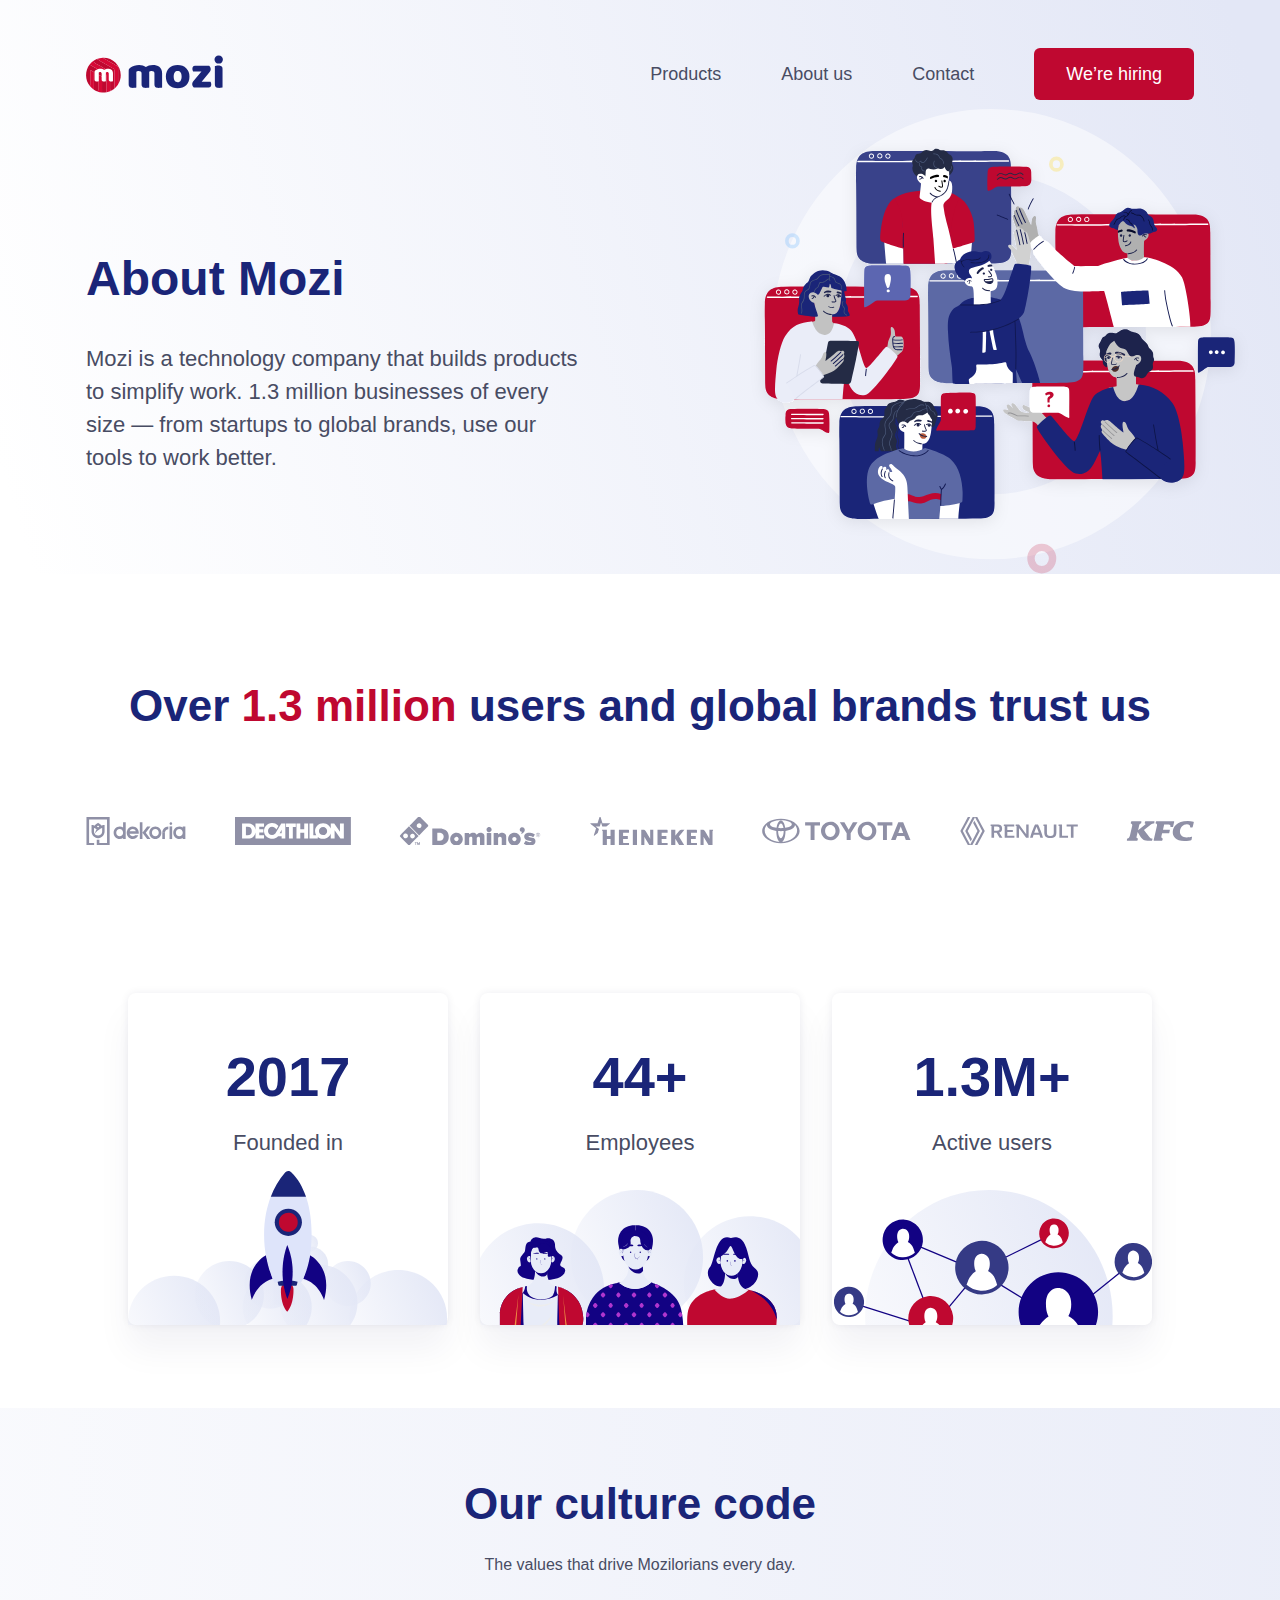
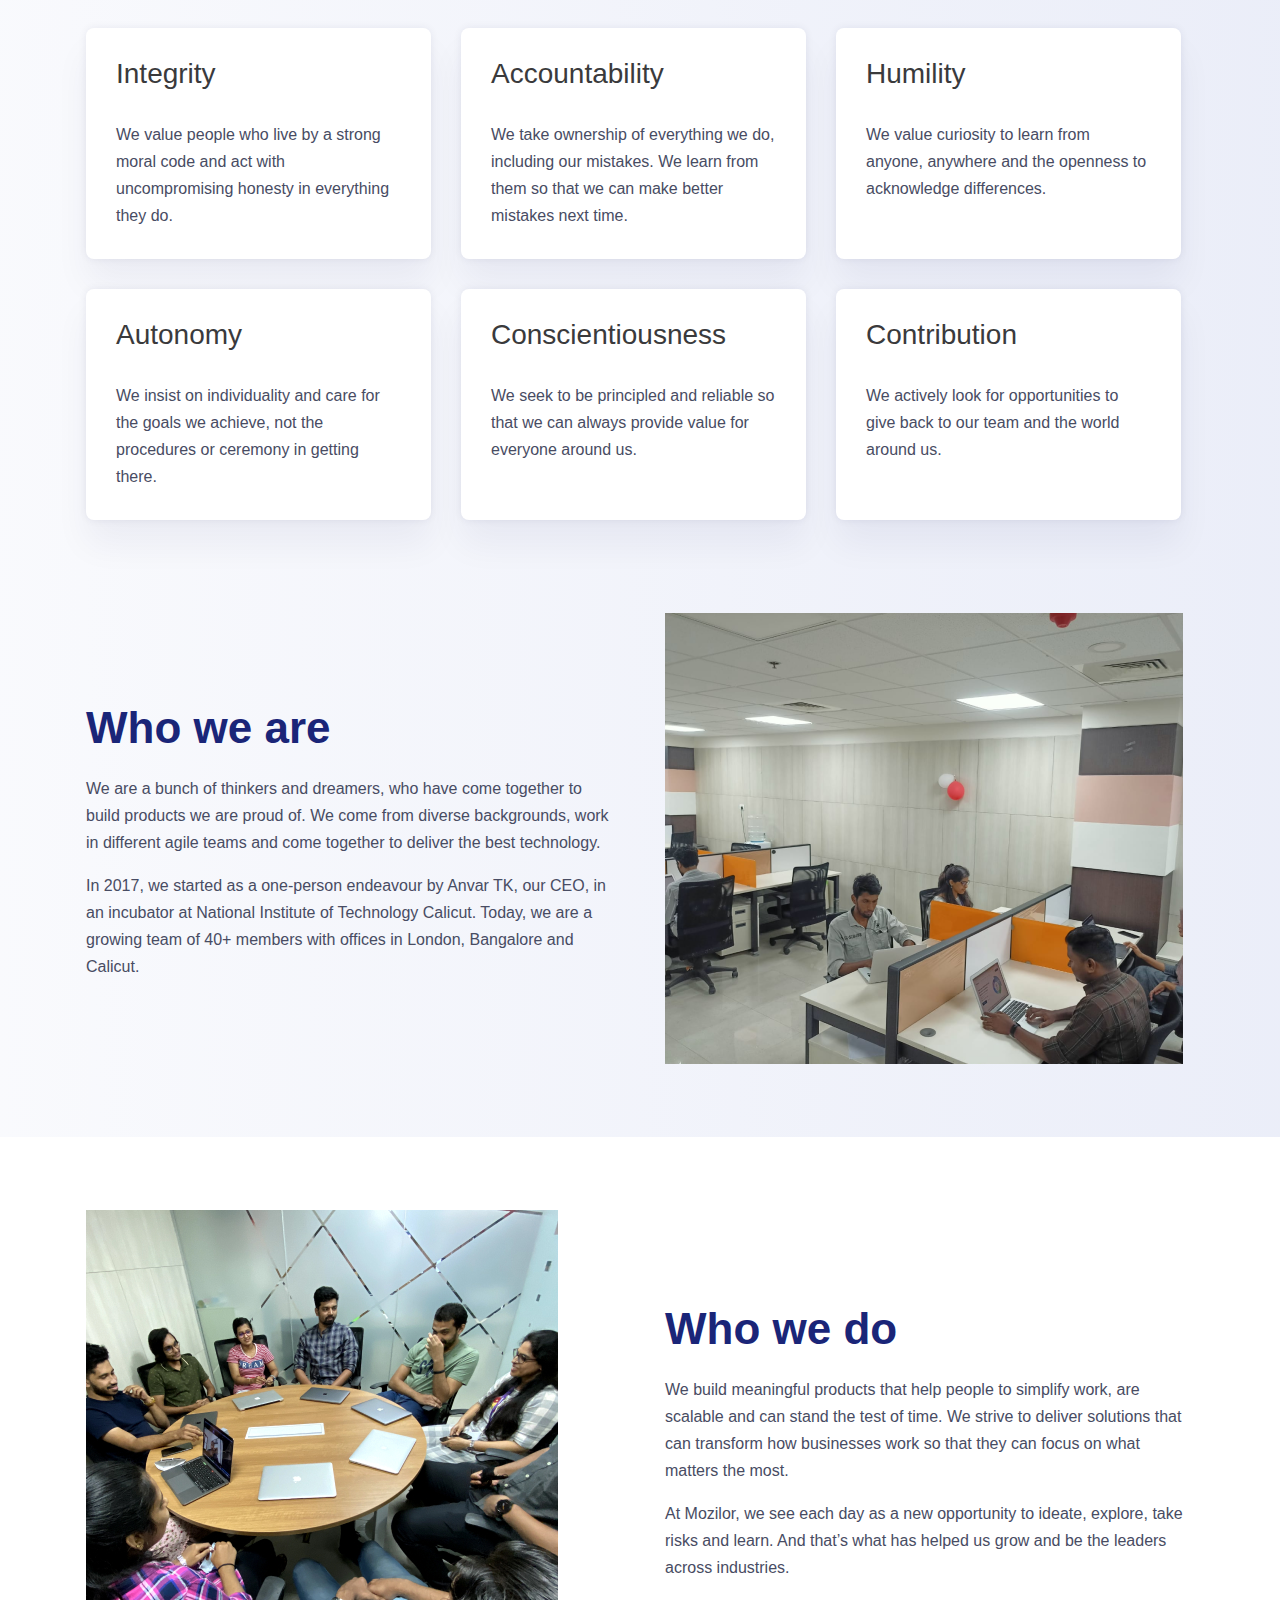
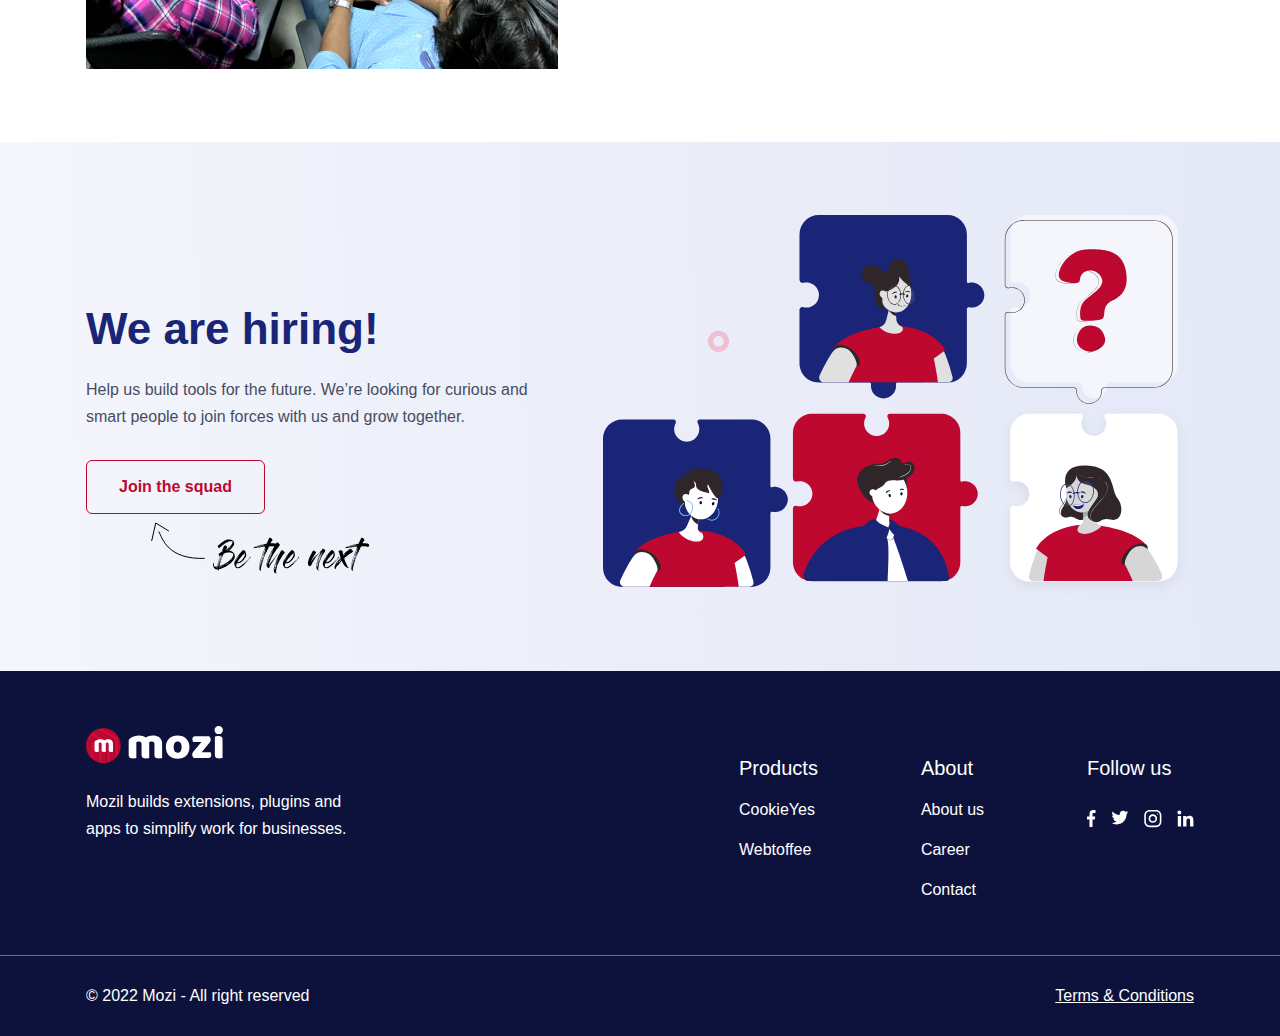
==== commit 6b8992c8: "new" ====
--- a/about copy.html
+++ b/about copy.html
@@ -13,39 +13,42 @@
     <div class="hero__wrapper">
         <!-- Header -->
         <header>
-    <!-- Navbar -->
-    <nav>
-        <div class="container">
-            <div class="navbar">
-                <div class="logo"> <a href="#"> <img src="./img/logo.svg" alt="img"></a> </div>
-                <ul class="menu">
-                    <li class="menu__item"><a href="#" class="menu__item-link" data-scroll>Products</a></li>
-                    <li class="menu__item"><a href="#" class="menu__item-link" data-scroll>About us</a></li>
-                    <li class="menu__item"><a href="#" class="menu__item-link" data-scroll>Contact</a></li>
-                    <li class="menu__item"><a href="#" class="btn menu__item-link" data-scroll>We’re hiring</a></li>
-                </ul>
-                <div class="burger">
-                    <span></span>
-                </div>
-            </div>
-        </div>
-    </nav>
-</header>
+            <!-- Navbar -->
+            <nav>
+                <div class="container">
+                    <div class="navbar">
+                        <div class="logo"> <a href="#"> <img src="./img/logo.svg" alt="img"></a> </div>
+                        <ul class="menu">
+                            <li class="menu__item"><a href="#" class="menu__item-link" data-scroll>Products</a></li>
+                            <li class="menu__item"><a href="#" class="menu__item-link" data-scroll>About us</a></li>
+                            <li class="menu__item"><a href="#" class="menu__item-link" data-scroll>Contact</a></li>
+                            <li class="menu__item"><a href="#" class="btn menu__item-link" data-scroll>We’re hiring</a>
+                            </li>
+                        </ul>
+                        <div class="burger">
+                            <span></span>
+                        </div>
+                    </div>
+                </div>
+            </nav>
+        </header>
 
         <!-- About -->
         <section class="section__hero section__hero-about">
-    <img src="./img/about.svg" alt="hero__img" class="main__img">
-    <div class="container">
-        <div class="hero">
-            <div class="hero__item">
-                <h1 class="hero__item-title">About Mozi</h1>
-                <h2 class="hero__item-text">Mozi is a technology company that builds products to simplify work. 1.3
-                    million businesses of every size — from startups to global brands, use our tools to work better.
-                </h2>
-            </div>
-        </div>
-    </div>
-</section>
+            <img src="./img/about.svg" alt="hero__img" class="main__img">
+            <div class="container">
+                <div class="hero">
+                    <div class="hero__item">
+                        <h1 class="hero__item-title">About Mozi</h1>
+                        <h2 class="hero__item-text">Mozi is a technology company that builds products to simplify work.
+                            1.3
+                            million businesses of every size — from startups to global brands, use our tools to work
+                            better.
+                        </h2>
+                    </div>
+                </div>
+            </div>
+        </section>
 
 
 
@@ -54,269 +57,294 @@
     <main>
         <!-- Brands -->
         <section class="section section__brands">
-    <div class="container">
-        <h3 class="section__title title__center section__title-brands">Over <span>1.3 million</span> users and global
-            brands trust us
-        </h3>
-        <div class="brands">
-            <div class="brands__item">
-                <img src="./img/b1.svg" alt="brand__icon">
-            </div>
-            <div class="brands__item">
-                <img src="./img/b2.svg" alt="brand__icon">
-            </div>
-            <div class="brands__item">
-                <img src="./img/b3.svg" alt="brand__icon">
-            </div>
-            <div class="brands__item">
-                <img src="./img/b4.svg" alt="brand__icon">
-            </div>
-            <div class="brands__item">
-                <img src="./img/b5.svg" alt="brand__icon">
-            </div>
-            <div class="brands__item">
-                <img src="./img/b6.svg" alt="brand__icon">
-            </div>
-            <div class="brands__item">
-                <img src="./img/b7.svg" alt="brand__icon">
-            </div>
-        </div>
-    </div>
-</section>
+            <div class="container">
+                <h3 class="section__title title__center section__title-brands">Over <span>1.3 million</span> users and
+                    global
+                    brands trust us
+                </h3>
+                <div class="brands">
+                    <div class="brands__item">
+                        <img src="./img/b1.svg" alt="brand__icon">
+                    </div>
+                    <div class="brands__item">
+                        <img src="./img/b2.svg" alt="brand__icon">
+                    </div>
+                    <div class="brands__item">
+                        <img src="./img/b3.svg" alt="brand__icon">
+                    </div>
+                    <div class="brands__item">
+                        <img src="./img/b4.svg" alt="brand__icon">
+                    </div>
+                    <div class="brands__item">
+                        <img src="./img/b5.svg" alt="brand__icon">
+                    </div>
+                    <div class="brands__item">
+                        <img src="./img/b6.svg" alt="brand__icon">
+                    </div>
+                    <div class="brands__item">
+                        <img src="./img/b7.svg" alt="brand__icon">
+                    </div>
+                </div>
+            </div>
+        </section>
 
         <!-- Stats -->
         <section class="section section__stats">
-    <div class="container">
-        <div class="stats">
-            <div class="stats__item">
-                <div class="stats__item-title">2017</div>
-                <div class="stats__item-text">Founded in</div>
-                <div class="stats__item-img">
-                    <img src="./img/ss1.svg" alt="img">
-                </div>
-            </div>
-
-            <div class="stats__item">
-                <div class="stats__item-title">44+</div>
-                <div class="stats__item-text">Employees</div>
-                <div class="stats__item-img">
-                    <img src="./img/ss2.svg" alt="img">
-                </div>
-            </div>
-
-            <div class="stats__item">
-                <div class="stats__item-title">1.3M+</div>
-                <div class="stats__item-text">Active users</div>
-                <div class="stats__item-img">
-                    <img src="./img/ss3.svg" alt="img">
-                </div>
-            </div>
-        </div>
-    </div>
-</section>
+            <div class="container">
+                <div class="stats">
+                    <div class="stats__item">
+                        <div class="stats__item-title">2017</div>
+                        <div class="stats__item-text">Founded in</div>
+                        <div class="stats__item-img">
+                            <img src="./img/ss1.svg" alt="img">
+                        </div>
+                    </div>
+
+                    <div class="stats__item">
+                        <div class="stats__item-title">44+</div>
+                        <div class="stats__item-text">Employees</div>
+                        <div class="stats__item-img">
+                            <img src="./img/ss2.svg" alt="img">
+                        </div>
+                    </div>
+
+                    <div class="stats__item">
+                        <div class="stats__item-title">1.3M+</div>
+                        <div class="stats__item-text">Active users</div>
+                        <div class="stats__item-img">
+                            <img src="./img/ss3.svg" alt="img">
+                        </div>
+                    </div>
+                </div>
+            </div>
+        </section>
 
         <div class="about__wrapper">
             <!-- Pluses -->
             <section class="section section__pluses">
-    <div class="container">
-        <h3 class="section__title title__center">Our culture code </h3>
-        <h4 class="section__subtitle subtitle__center">The values that drive Mozilorians every day.</h4>
-
-        <div class="pluses">
-            <div class="pluses__item">
-                <div class="pluses__item-title">Integrity</div>
-                <div class="pluses__item-text">We value people who live by a
-                    strong moral code and act with uncompromising honesty in everything they do.
-                </div>
-            </div>
-            <div class="pluses__item">
-                <div class="pluses__item-title">Accountability</div>
-                <div class="pluses__item-text">We take ownership of everything we do, including our mistakes. We learn
-                    from them so that we can make better mistakes next time.</div>
-            </div>
-            <div class="pluses__item">
-                <div class="pluses__item-title">Humility</div>
-                <div class="pluses__item-text">We value curiosity to learn from anyone, anywhere and the openness to
-                    acknowledge differences.</div>
-            </div>
-            <div class="pluses__item">
-                <div class="pluses__item-title">Autonomy</div>
-                <div class="pluses__item-text">We insist on individuality and care for the goals we achieve, not the
-                    procedures or ceremony in getting there. </div>
-            </div>
-            <div class="pluses__item">
-                <div class="pluses__item-title">Conscientiousness</div>
-                <div class="pluses__item-text">We seek to be principled and reliable so that we can always provide value
-                    for everyone around us.</div>
-            </div>
-            <div class="pluses__item">
-                <div class="pluses__item-title">Contribution</div>
-                <div class="pluses__item-text">We actively look for opportunities to give back to our team and the world
-                    around us.</div>
-            </div>
-        </div>
-    </div>
-</section>
+                <div class="container">
+                    <h3 class="section__title title__center">Our culture code </h3>
+                    <h4 class="section__subtitle subtitle__center">The values that drive Mozilorians every day.</h4>
+
+                    <div class="pluses">
+                        <div class="pluses__item">
+                            <div class="pluses__item-title">Integrity</div>
+                            <div class="pluses__item-text">We value people who live by a
+                                strong moral code and act with uncompromising honesty in everything they do.
+                            </div>
+                        </div>
+                        <div class="pluses__item">
+                            <div class="pluses__item-title">Accountability</div>
+                            <div class="pluses__item-text">We take ownership of everything we do, including our
+                                mistakes. We learn
+                                from them so that we can make better mistakes next time.</div>
+                        </div>
+                        <div class="pluses__item">
+                            <div class="pluses__item-title">Humility</div>
+                            <div class="pluses__item-text">We value curiosity to learn from anyone, anywhere and the
+                                openness to
+                                acknowledge differences.</div>
+                        </div>
+                        <div class="pluses__item">
+                            <div class="pluses__item-title">Autonomy</div>
+                            <div class="pluses__item-text">We insist on individuality and care for the goals we achieve,
+                                not the
+                                procedures or ceremony in getting there. </div>
+                        </div>
+                        <div class="pluses__item">
+                            <div class="pluses__item-title">Conscientiousness</div>
+                            <div class="pluses__item-text">We seek to be principled and reliable so that we can always
+                                provide value
+                                for everyone around us.</div>
+                        </div>
+                        <div class="pluses__item">
+                            <div class="pluses__item-title">Contribution</div>
+                            <div class="pluses__item-text">We actively look for opportunities to give back to our team
+                                and the world
+                                around us.</div>
+                        </div>
+                    </div>
+                </div>
+            </section>
 
             <!-- Info5 -->
             <section class="section section__info section__info-about">
-    <div class="container">
-        <div class="info">
-            <div class="info__item">
-                <h3 class="section__title">Who we are</h3>
-                <h4 class="section__subtitle">
-                    We are a bunch of thinkers and dreamers, who have come together to build products we are proud of.
-                    We come from diverse backgrounds, work in different agile teams and come together to deliver the
-                    best technology.
-                </h4>
-                <h4 class="section__subtitle">
-                    In 2017, we started as a one-person endeavour by Anvar TK, our CEO, in an incubator at National
-                    Institute of Technology Calicut. Today, we are a growing team of 40+ members with offices in London,
-                    Bangalore and Calicut.
-                </h4>
-            </div>
-            <div class="info__item">
-                <img src="./img/inf5.png" alt="img" class="info__img">
-            </div>
-        </div>
-    </div>
-</section>
+                <div class="container">
+                    <div class="info">
+                        <div class="info__item">
+                            <h3 class="section__title">Who we are</h3>
+                            <h4 class="section__subtitle">
+                                We are a bunch of thinkers and dreamers, who have come together to build products we are
+                                proud of.
+                                We come from diverse backgrounds, work in different agile teams and come together to
+                                deliver the
+                                best technology.
+                            </h4>
+                            <h4 class="section__subtitle">
+                                In 2017, we started as a one-person endeavour by Anvar TK, our CEO, in an incubator at
+                                National
+                                Institute of Technology Calicut. Today, we are a growing team of 40+ members with
+                                offices in London,
+                                Bangalore and Calicut.
+                            </h4>
+                        </div>
+                        <div class="info__item">
+                            <img src="./img/inf5.png" alt="img" class="info__img">
+                        </div>
+                    </div>
+                </div>
+            </section>
 
             <!-- Info6 -->
             <section class="section section__info section__info-products">
-    <div class="container">
-        <div class="info info__reverse">
-            <div class="info__item">
-                <h3 class="section__title">Who we do</h3>
-                <h4 class="section__subtitle">We build meaningful products that help people to simplify work, are
-                    scalable and can stand the test of time. We strive to deliver solutions that can transform how
-                    businesses work so that they can focus on what matters the most.
-                </h4>
-                <h4 class="section__subtitle">
-                    At Mozilor, we see each day as a new opportunity to ideate, explore, take risks and learn. And
-                    that’s what has helped us grow and be the leaders across industries.
-                </h4>
-            </div>
-            <div class="info__item">
-                <img src="./img/inf7.png" alt="img" class="info__img">
-            </div>
-        </div>
-    </div>
-</section>
+                <div class="container">
+                    <div class="info info__reverse">
+                        <div class="info__item">
+                            <h3 class="section__title">Who we do</h3>
+                            <h4 class="section__subtitle">We build meaningful products that help people to simplify
+                                work, are
+                                scalable and can stand the test of time. We strive to deliver solutions that can
+                                transform how
+                                businesses work so that they can focus on what matters the most.
+                            </h4>
+                            <h4 class="section__subtitle">
+                                At Mozilor, we see each day as a new opportunity to ideate, explore, take risks and
+                                learn. And
+                                that’s what has helped us grow and be the leaders across industries.
+                            </h4>
+                        </div>
+                        <div class="info__item">
+                            <img src="./img/inf7.jpg" alt="img" class="info__img">
+                        </div>
+                    </div>
+                </div>
+            </section>
 
             <!-- Info7 -->
             <section class="section section__info">
-    <div class="container">
-        <div class="info ">
-            <div class="info__item">
-                <h3 class="section__title">We are hiring!</h3>
-                <h4 class="section__subtitle">Help us build tools for the future. We’re looking for curious and smart
-                    people to join forces with us and grow together.
-                </h4>
-                <a href="#" class="btn__outline info__btn info__btn-relative">Join the squad
-                    <svg class="button__img" width="222" height="59" viewBox="0 0 222 59" fill="none"
-                        xmlns="http://www.w3.org/2000/svg">
-                        <path class="path"
-                            d="M73.082 33.91C73.0473 33.9967 73.0127 34.092 72.978 34.196C72.9607 34.2827 72.9087 34.378 72.822 34.482C72.8047 34.482 72.7873 34.482 72.77 34.482C72.7527 34.4647 72.7353 34.456 72.718 34.456C72.7527 34.352 72.796 34.2567 72.848 34.17C72.9 34.066 72.9433 33.962 72.978 33.858C73.0127 33.8927 73.0473 33.91 73.082 33.91ZM86.81 34.56C86.8273 34.6467 86.8187 34.7247 86.784 34.794C86.7493 34.846 86.7407 34.898 86.758 34.95C86.8447 35.2793 86.8273 35.574 86.706 35.834C86.5847 36.094 86.4547 36.354 86.316 36.614C86.2293 36.822 86.1253 37.03 86.004 37.238C85.8827 37.4287 85.7527 37.6453 85.614 37.888C85.5273 38.0093 85.432 38.122 85.328 38.226C85.224 38.33 85.1287 38.434 85.042 38.538C84.9553 38.6593 84.86 38.7807 84.756 38.902C84.652 39.006 84.5567 39.1187 84.47 39.24C84.2793 39.4827 84.0713 39.6993 83.846 39.89C83.6207 40.0807 83.43 40.2973 83.274 40.54C83.1353 40.748 82.9447 40.9473 82.702 41.138C82.4073 41.3633 82.1213 41.58 81.844 41.788C81.584 41.996 81.3153 42.204 81.038 42.412C80.9687 42.4467 80.8993 42.4727 80.83 42.49C80.778 42.5073 80.7173 42.5333 80.648 42.568C80.6827 42.6893 80.6393 42.7847 80.518 42.854C80.3793 42.958 80.2493 43.0447 80.128 43.114C80.0067 43.166 79.8767 43.2267 79.738 43.296C79.5993 43.3653 79.4693 43.4607 79.348 43.582C79.244 43.7033 79.1227 43.8073 78.984 43.894C78.9147 43.9807 78.8367 44.05 78.75 44.102C78.6633 44.1367 78.5767 44.1713 78.49 44.206C78.2647 44.2927 78.048 44.388 77.84 44.492C77.632 44.5787 77.4413 44.7087 77.268 44.882C77.1467 44.986 76.9993 45.064 76.826 45.116C76.67 45.168 76.514 45.2373 76.358 45.324C76.2713 45.3587 76.1847 45.3933 76.098 45.428C76.0113 45.4627 75.916 45.4973 75.812 45.532C75.6387 45.6013 75.474 45.6793 75.318 45.766C75.1793 45.8527 75.0233 45.922 74.85 45.974C74.6593 46.0607 74.4687 46.1387 74.278 46.208C74.0873 46.2773 73.8967 46.3467 73.706 46.416C73.6193 46.4507 73.524 46.494 73.42 46.546C73.3333 46.598 73.238 46.6413 73.134 46.676C73.03 46.7107 72.9087 46.7453 72.77 46.78C72.6313 46.832 72.51 46.8753 72.406 46.91C72.1807 46.962 71.9553 47.0227 71.73 47.092C71.522 47.1787 71.2967 47.2393 71.054 47.274C71.002 47.2913 70.9153 47.3 70.794 47.3C70.794 47.3693 70.7853 47.4213 70.768 47.456C70.6467 47.768 70.7073 48.054 70.95 48.314C70.9673 48.3487 70.9847 48.3747 71.002 48.392C71.0367 48.4267 71.0713 48.4787 71.106 48.548C70.9847 48.5827 70.8807 48.5913 70.794 48.574C70.7073 48.5567 70.6207 48.522 70.534 48.47C70.4647 48.4353 70.3867 48.392 70.3 48.34C70.2307 48.288 70.1613 48.2447 70.092 48.21C70.0227 48.1927 69.9707 48.132 69.936 48.028C69.9013 47.924 69.8667 47.82 69.832 47.716C69.7973 47.6467 69.728 47.5947 69.624 47.56C69.5373 47.5253 69.5027 47.4733 69.52 47.404C69.2253 47.456 68.948 47.482 68.688 47.482C68.4107 47.4993 68.1247 47.4387 67.83 47.3C67.6393 47.196 67.4487 47.0833 67.258 46.962C67.0673 46.858 66.8767 46.7453 66.686 46.624C66.5993 46.6067 66.5387 46.5807 66.504 46.546C66.4693 46.5113 66.478 46.4593 66.53 46.39C66.5647 46.3553 66.5473 46.3033 66.478 46.234C66.27 46.078 66.0967 45.896 65.958 45.688C65.8193 45.48 65.698 45.2547 65.594 45.012C65.5073 44.8213 65.4207 44.6307 65.334 44.44C65.2473 44.2493 65.1867 44.0413 65.152 43.816C65.1173 43.6253 65.1 43.4433 65.1 43.27C65.1 43.0967 65.0913 42.9147 65.074 42.724C65.074 42.6893 65.074 42.6633 65.074 42.646C65.0567 42.6113 65.048 42.5767 65.048 42.542C65.048 42.4727 65.0653 42.4033 65.1 42.334C65.1 42.2993 65.1087 42.2647 65.126 42.23C65.1433 42.1953 65.1607 42.1607 65.178 42.126C65.2127 42.0567 65.2387 41.9873 65.256 41.918C65.2733 41.8487 65.2387 41.7793 65.152 41.71C65.152 41.6927 65.1693 41.658 65.204 41.606C65.2213 41.554 65.2473 41.5107 65.282 41.476C65.3167 41.5107 65.3513 41.5627 65.386 41.632C65.386 41.632 65.4033 41.6407 65.438 41.658C65.542 41.4153 65.6547 41.164 65.776 40.904C65.88 40.6267 65.984 40.3667 66.088 40.124C66.1747 40.2107 66.192 40.2973 66.14 40.384C66.088 40.4533 66.062 40.5313 66.062 40.618C66.062 40.7393 66.0447 40.8867 66.01 41.06C66.01 41.1813 65.9927 41.268 65.958 41.32C65.8887 41.424 65.8627 41.5107 65.88 41.58C65.88 41.6493 65.958 41.6927 66.114 41.71C65.906 42.1433 65.8713 42.568 66.01 42.984V43.062C65.9407 43.218 65.932 43.374 65.984 43.53C66.0187 43.6687 66.062 43.8073 66.114 43.946C66.2007 44.1887 66.3307 44.3793 66.504 44.518C66.6773 44.6567 66.8767 44.726 67.102 44.726C67.1887 44.726 67.2927 44.726 67.414 44.726C67.518 44.726 67.6133 44.7173 67.7 44.7C67.752 44.6653 67.804 44.6307 67.856 44.596C67.8907 44.544 67.934 44.5007 67.986 44.466C68.1247 44.622 68.272 44.7 68.428 44.7C68.5667 44.6827 68.714 44.648 68.87 44.596C69.0087 44.5613 69.1387 44.544 69.26 44.544C69.2773 44.44 69.286 44.336 69.286 44.232C69.3033 44.128 69.3293 44.0067 69.364 43.868C69.3813 43.7293 69.39 43.5993 69.39 43.478C69.4073 43.3393 69.4333 43.2007 69.468 43.062C69.5547 42.698 69.6327 42.334 69.702 41.97C69.7713 41.5887 69.8493 41.1987 69.936 40.8C70.0227 40.4013 70.118 40.0027 70.222 39.604C70.326 39.2053 70.43 38.8067 70.534 38.408C70.6207 38.1307 70.7073 37.8533 70.794 37.576C70.898 37.2813 70.9933 36.9953 71.08 36.718C71.2533 36.25 71.4093 35.782 71.548 35.314C71.704 34.846 71.8687 34.3607 72.042 33.858C71.7993 34.014 71.6 34.04 71.444 33.936C71.3053 33.8147 71.1493 33.6327 70.976 33.39C70.976 33.3207 70.95 33.26 70.898 33.208C70.846 33.1213 70.794 33.0347 70.742 32.948C70.7073 32.8613 70.716 32.7573 70.768 32.636V32.584V32.558C70.6293 32.506 70.5687 32.4193 70.586 32.298C70.6033 32.1767 70.586 32.0727 70.534 31.986C70.5167 31.9687 70.5167 31.9427 70.534 31.908C70.5513 31.856 70.5773 31.8213 70.612 31.804C70.7507 31.7 70.8893 31.596 71.028 31.492C71.184 31.388 71.34 31.2927 71.496 31.206C71.704 31.0847 71.912 30.972 72.12 30.868C72.328 30.764 72.5273 30.6513 72.718 30.53C72.8913 30.4607 73.0387 30.3913 73.16 30.322C73.2813 30.2527 73.4113 30.1747 73.55 30.088C73.706 29.672 73.888 29.23 74.096 28.762C74.1133 28.7273 74.1393 28.632 74.174 28.476C74.226 28.32 74.278 28.164 74.33 28.008C74.4687 27.644 74.616 27.2887 74.772 26.942C74.9107 26.6473 75.0493 26.3267 75.188 25.98C75.3267 25.616 75.4653 25.2867 75.604 24.992C75.6907 24.7667 75.7947 24.55 75.916 24.342C76.0547 24.134 76.1847 23.926 76.306 23.718C76.3753 23.562 76.462 23.4667 76.566 23.432C76.67 23.38 76.7913 23.3713 76.93 23.406C77.0513 23.4407 77.1727 23.4667 77.294 23.484C77.4327 23.484 77.5627 23.5013 77.684 23.536C77.7187 23.5533 77.7533 23.562 77.788 23.562C77.8227 23.562 77.8573 23.5707 77.892 23.588C78.0307 23.7093 78.178 23.822 78.334 23.926C78.5073 24.0127 78.6373 24.134 78.724 24.29C78.776 24.3593 78.8367 24.4287 78.906 24.498C78.9753 24.5673 79.0273 24.6453 79.062 24.732C79.114 24.8187 79.14 24.9227 79.14 25.044C79.14 25.148 79.088 25.2607 78.984 25.382V25.408C78.984 25.4427 78.9927 25.46 79.01 25.46C79.1487 25.6333 79.1747 25.7893 79.088 25.928C79.0013 26.0667 78.8713 26.1967 78.698 26.318C78.6633 26.318 78.646 26.3353 78.646 26.37C78.594 26.4393 78.516 26.552 78.412 26.708C78.3253 26.864 78.2213 27.0373 78.1 27.228C77.996 27.4187 77.8833 27.6093 77.762 27.8C77.658 27.9907 77.5627 28.1553 77.476 28.294C77.6667 28.1553 77.8573 28.008 78.048 27.852C78.2387 27.6787 78.4207 27.514 78.594 27.358C78.8193 27.202 79.0447 27.046 79.27 26.89C79.4953 26.7167 79.712 26.5433 79.92 26.37C80.1107 26.1793 80.31 25.9973 80.518 25.824C80.726 25.6507 80.9253 25.4687 81.116 25.278C81.2547 25.1393 81.376 25.0093 81.48 24.888C81.6013 24.7493 81.7227 24.6107 81.844 24.472C82.0173 24.2987 82.182 24.134 82.338 23.978C82.5113 23.822 82.676 23.6487 82.832 23.458C82.9707 23.3193 83.1007 23.172 83.222 23.016C83.3607 22.8427 83.482 22.6607 83.586 22.47C83.7767 22.1407 83.9673 21.8287 84.158 21.534C84.366 21.2393 84.4787 20.9013 84.496 20.52V19.48C84.4787 19.4453 84.4527 19.402 84.418 19.35C84.3833 19.298 84.3487 19.2633 84.314 19.246C84.158 19.2113 83.9847 19.2027 83.794 19.22C83.6033 19.2373 83.4387 19.2287 83.3 19.194C83.196 19.194 83.1007 19.194 83.014 19.194C82.9273 19.194 82.8407 19.2027 82.754 19.22C82.6327 19.22 82.52 19.2287 82.416 19.246C82.312 19.246 82.1993 19.246 82.078 19.246C82.026 19.246 81.9653 19.2633 81.896 19.298C81.7573 19.3847 81.61 19.4367 81.454 19.454C81.298 19.4887 81.1073 19.5407 80.882 19.61C80.674 19.6793 80.4833 19.7313 80.31 19.766C80.102 19.8007 79.9113 19.8787 79.738 20C79.582 20.104 79.4 20.182 79.192 20.234C79.088 20.2687 78.9927 20.2947 78.906 20.312C78.8193 20.3293 78.724 20.3553 78.62 20.39C78.6547 20.494 78.6893 20.572 78.724 20.624C78.6893 20.624 78.6547 20.6327 78.62 20.65C78.6027 20.65 78.5767 20.65 78.542 20.65C78.3167 20.6153 78.1607 20.676 78.074 20.832C78.0567 20.8667 78.0133 20.8927 77.944 20.91C77.892 20.91 77.8487 20.9273 77.814 20.962C77.7447 20.9967 77.684 21.014 77.632 21.014C77.58 21.014 77.5367 21.0313 77.502 21.066C77.4153 21.1527 77.32 21.2393 77.216 21.326C77.1293 21.3953 77.034 21.4733 76.93 21.56C76.774 21.664 76.618 21.768 76.462 21.872C76.306 21.976 76.1327 22.0973 75.942 22.236C75.8207 22.3227 75.6993 22.4093 75.578 22.496C75.4567 22.5653 75.344 22.652 75.24 22.756C75.0493 22.8773 74.876 22.9987 74.72 23.12C74.564 23.224 74.3907 23.3453 74.2 23.484C74.096 23.5707 73.888 23.744 73.576 24.004C73.2813 24.264 72.9607 24.5413 72.614 24.836C72.2847 25.1307 71.9727 25.408 71.678 25.668C71.4007 25.9107 71.2273 26.0667 71.158 26.136C71.0887 26.2227 71.0107 26.24 70.924 26.188C70.8547 26.136 70.7767 26.058 70.69 25.954C70.6033 25.85 70.5167 25.7373 70.43 25.616C70.3433 25.4773 70.2567 25.3647 70.17 25.278C70.118 25.1567 70.066 25.07 70.014 25.018C69.754 24.7753 69.65 24.576 69.702 24.42C69.754 24.264 69.858 24.0733 70.014 23.848C70.2393 23.536 70.4907 23.276 70.768 23.068C71.0627 22.8427 71.34 22.6 71.6 22.34C71.7733 22.1493 71.9293 21.976 72.068 21.82C72.224 21.664 72.3887 21.5167 72.562 21.378C72.9607 21.0833 73.342 20.806 73.706 20.546C74.0873 20.2687 74.4687 19.9827 74.85 19.688C75.0407 19.5667 75.2227 19.4453 75.396 19.324C75.5693 19.1853 75.7513 19.0467 75.942 18.908C76.2193 18.7693 76.488 18.648 76.748 18.544C77.008 18.4227 77.2593 18.2927 77.502 18.154C77.8487 18.0153 78.204 17.894 78.568 17.79C78.932 17.6687 79.3133 17.5733 79.712 17.504C79.7467 17.504 79.79 17.504 79.842 17.504C79.894 17.4867 79.946 17.478 79.998 17.478C80.1887 17.478 80.3793 17.4867 80.57 17.504C80.7607 17.504 80.9513 17.4953 81.142 17.478C81.5407 17.4607 81.9393 17.4867 82.338 17.556C82.7367 17.6253 83.1093 17.7467 83.456 17.92C83.56 17.9547 83.6467 17.9807 83.716 17.998C83.8547 18.0327 83.9413 18.0587 83.976 18.076C84.0107 18.076 84.0887 18.1193 84.21 18.206C84.314 18.31 84.4093 18.388 84.496 18.44C84.6 18.4747 84.6953 18.5093 84.782 18.544C84.8167 18.5787 84.8427 18.596 84.86 18.596C84.912 18.6307 84.964 18.6653 85.016 18.7C85.0853 18.7173 85.1373 18.7607 85.172 18.83C85.2413 18.9687 85.328 19.0813 85.432 19.168C85.5533 19.2547 85.64 19.3587 85.692 19.48C85.796 19.6707 85.874 19.87 85.926 20.078C85.9953 20.2687 86.0733 20.468 86.16 20.676L86.186 20.702V20.728C86.0993 20.8667 86.082 21.014 86.134 21.17C86.186 21.3087 86.1947 21.4473 86.16 21.586C86.16 21.6207 86.1427 21.6727 86.108 21.742C86.108 21.7767 86.0993 21.8027 86.082 21.82C86.0647 21.8373 86.0647 21.8547 86.082 21.872C86.134 21.976 86.1427 22.0713 86.108 22.158C86.0907 22.2447 86.0647 22.3313 86.03 22.418C86.0127 22.4527 86.0127 22.496 86.03 22.548C86.0473 22.6 86.0473 22.6433 86.03 22.678C85.9953 22.8167 85.9433 22.938 85.874 23.042C85.7873 23.1807 85.7093 23.302 85.64 23.406C85.588 23.51 85.5273 23.6227 85.458 23.744C85.302 23.9 85.1633 24.0993 85.042 24.342C85.0247 24.3767 85.0073 24.4027 84.99 24.42C84.99 24.42 84.9813 24.4373 84.964 24.472C84.9293 24.5413 84.8947 24.6107 84.86 24.68C84.8427 24.7493 84.808 24.81 84.756 24.862C84.6173 25.018 84.4787 25.1827 84.34 25.356C84.2187 25.512 84.0887 25.6593 83.95 25.798C83.9153 25.8673 83.8807 25.9367 83.846 26.006C83.8113 26.0753 83.7767 26.136 83.742 26.188C83.742 26.24 83.6987 26.2833 83.612 26.318C83.4387 26.37 83.3173 26.474 83.248 26.63C83.196 26.7687 83.1093 26.9073 82.988 27.046C82.9013 27.15 82.806 27.2627 82.702 27.384C82.598 27.488 82.468 27.566 82.312 27.618C82.0347 27.7047 81.8527 27.8433 81.766 28.034C81.7313 28.1033 81.6793 28.164 81.61 28.216C81.5407 28.268 81.4713 28.3287 81.402 28.398C81.3327 28.502 81.2807 28.5627 81.246 28.58C81.506 28.6147 81.7747 28.658 82.052 28.71C82.3293 28.762 82.5893 28.8313 82.832 28.918C83.092 29.022 83.352 29.1347 83.612 29.256C83.872 29.3773 84.1147 29.542 84.34 29.75C84.444 29.8367 84.5567 29.932 84.678 30.036C84.7993 30.1227 84.9207 30.2093 85.042 30.296C85.094 30.348 85.146 30.4 85.198 30.452C85.2673 30.504 85.2933 30.582 85.276 30.686C85.276 30.738 85.3107 30.79 85.38 30.842C85.4493 30.894 85.51 30.9373 85.562 30.972C85.7527 31.1107 85.9087 31.2667 86.03 31.44C86.1513 31.6133 86.264 31.7953 86.368 31.986C86.4893 32.194 86.576 32.402 86.628 32.61C86.6627 32.7487 86.68 32.8787 86.68 33C86.68 33.1213 86.6887 33.2513 86.706 33.39C86.7233 33.5807 86.7407 33.7713 86.758 33.962C86.7753 34.1527 86.7927 34.352 86.81 34.56ZM73.706 34.898C73.6713 34.8287 73.68 34.6987 73.732 34.508C73.8013 34.3173 73.888 34.1613 73.992 34.04C74.1133 33.9013 74.174 33.754 74.174 33.598C74.174 33.4247 74.1913 33.26 74.226 33.104C74.226 33.104 74.2 33.0867 74.148 33.052C74.1133 33.1387 74.0787 33.2253 74.044 33.312C74.0093 33.3813 73.966 33.4593 73.914 33.546C73.8273 33.7367 73.7233 33.9187 73.602 34.092C73.4807 34.2653 73.4027 34.4733 73.368 34.716C73.3507 34.8027 73.3247 34.898 73.29 35.002C73.2727 35.0887 73.238 35.1753 73.186 35.262C72.9433 35.5913 72.77 35.938 72.666 36.302C72.562 36.666 72.4667 37.0213 72.38 37.368C72.3107 37.5413 72.2673 37.7147 72.25 37.888C72.2327 38.044 72.1633 38.2 72.042 38.356C71.99 38.4253 71.9467 38.512 71.912 38.616C71.8947 38.7027 71.8687 38.798 71.834 38.902C71.782 39.058 71.7473 39.2227 71.73 39.396C71.7127 39.5693 71.678 39.734 71.626 39.89C71.5567 40.0633 71.5133 40.2453 71.496 40.436C71.4787 40.6267 71.3573 40.7913 71.132 40.93C71.1667 40.9993 71.2013 41.0687 71.236 41.138C71.2707 41.2073 71.314 41.294 71.366 41.398C71.4007 41.3113 71.4267 41.2507 71.444 41.216C71.4787 41.164 71.5047 41.112 71.522 41.06C71.626 40.6787 71.73 40.3147 71.834 39.968C71.9553 39.6213 72.0767 39.2747 72.198 38.928C72.354 38.512 72.4927 38.07 72.614 37.602C72.6487 37.5153 72.6833 37.4287 72.718 37.342C72.7527 37.2553 72.7873 37.16 72.822 37.056C72.9087 36.952 72.9867 36.848 73.056 36.744C73.1253 36.64 73.1773 36.5187 73.212 36.38C73.2467 36.224 73.2727 36.0593 73.29 35.886C73.3247 35.7127 73.4113 35.5567 73.55 35.418C73.5673 35.4007 73.576 35.366 73.576 35.314C73.5933 35.262 73.6107 35.21 73.628 35.158C73.6453 35.0887 73.6713 35.002 73.706 34.898ZM72.64 39.656C72.5013 39.6213 72.3887 39.6213 72.302 39.656C72.2327 39.6733 72.2067 39.7773 72.224 39.968C72.3107 39.916 72.38 39.864 72.432 39.812C72.484 39.76 72.5533 39.708 72.64 39.656ZM71.08 41.684C71.1667 41.8053 71.1667 41.918 71.08 42.022C71.0107 42.126 70.9587 42.2213 70.924 42.308C70.924 42.3427 70.9153 42.386 70.898 42.438C70.898 42.4727 70.898 42.516 70.898 42.568C70.898 42.5853 70.9153 42.6027 70.95 42.62C70.9847 42.62 71.002 42.6113 71.002 42.594C71.0367 42.5593 71.08 42.5247 71.132 42.49C71.184 42.438 71.21 42.3947 71.21 42.36C71.2447 42.2213 71.262 42.0827 71.262 41.944C71.2793 41.788 71.2967 41.6407 71.314 41.502L71.288 41.476C71.236 41.5107 71.184 41.554 71.132 41.606C71.08 41.6407 71.0627 41.6667 71.08 41.684ZM70.976 42.672C70.9413 42.7067 70.9067 42.7327 70.872 42.75C70.8547 42.75 70.8373 42.7673 70.82 42.802C70.7853 42.8887 70.7507 42.984 70.716 43.088C70.6987 43.1747 70.6727 43.2613 70.638 43.348C70.638 43.3653 70.6727 43.4433 70.742 43.582C70.7593 43.5473 70.7853 43.53 70.82 43.53C70.8547 43.4087 70.8893 43.296 70.924 43.192C70.976 43.088 71.0193 42.9667 71.054 42.828C71.054 42.8107 71.0453 42.7933 71.028 42.776C71.0107 42.7413 70.9933 42.7067 70.976 42.672ZM69.39 46.13C69.442 46.182 69.4853 46.2167 69.52 46.234V46.104C69.5027 46.104 69.4853 46.0953 69.468 46.078C69.4507 46.078 69.4247 46.078 69.39 46.078V46.13ZM69.832 45.246C69.6413 45.2807 69.52 45.3153 69.468 45.35V45.506C69.468 45.558 69.4593 45.6013 69.442 45.636C69.4767 45.636 69.5027 45.636 69.52 45.636C69.5547 45.6187 69.5893 45.61 69.624 45.61C69.624 45.5753 69.624 45.5407 69.624 45.506C69.6413 45.454 69.65 45.4107 69.65 45.376C69.6847 45.4107 69.7107 45.4453 69.728 45.48C69.7627 45.4973 69.7973 45.5233 69.832 45.558C69.8493 45.558 69.8667 45.558 69.884 45.558C69.9013 45.5407 69.9273 45.532 69.962 45.532C69.962 45.3587 69.9447 45.272 69.91 45.272C69.8927 45.272 69.8753 45.272 69.858 45.272C69.858 45.2547 69.8493 45.246 69.832 45.246ZM69.676 46.286C69.676 46.2687 69.676 46.26 69.676 46.26C69.6933 46.26 69.702 46.2513 69.702 46.234V46.208C69.702 46.1907 69.6933 46.182 69.676 46.182C69.676 46.182 69.676 46.1733 69.676 46.156V46.286ZM71.912 37.706C71.9293 37.6193 71.9467 37.55 71.964 37.498C71.9813 37.446 71.9987 37.3853 72.016 37.316H71.834C71.834 37.368 71.8253 37.4287 71.808 37.498C71.808 37.55 71.808 37.6107 71.808 37.68L71.912 37.706ZM73.758 32.922C73.654 32.9913 73.576 33.0347 73.524 33.052C73.524 33.0693 73.5327 33.0867 73.55 33.104C73.5847 33.0693 73.6193 33.0433 73.654 33.026C73.6887 32.9913 73.7233 32.9567 73.758 32.922ZM74.278 32.636C74.174 32.844 74.2347 32.9567 74.46 32.974C74.4947 32.87 74.512 32.7833 74.512 32.714C74.5293 32.6273 74.5553 32.5493 74.59 32.48C74.5033 32.5147 74.3993 32.5667 74.278 32.636ZM80.05 28.398C80.1193 28.3633 80.18 28.346 80.232 28.346C80.284 28.346 80.336 28.3287 80.388 28.294C80.44 28.2767 80.4833 28.2073 80.518 28.086C80.518 28.0513 80.5007 28.0167 80.466 27.982C80.4487 27.982 80.4227 27.982 80.388 27.982C80.3533 27.982 80.336 27.9907 80.336 28.008C80.284 28.0427 80.232 28.0947 80.18 28.164C80.1453 28.216 80.102 28.268 80.05 28.32V28.398ZM81.714 27.202C81.7313 27.1847 81.74 27.1587 81.74 27.124C81.74 27.0893 81.7487 27.0547 81.766 27.02C81.7313 27.02 81.7053 27.02 81.688 27.02C81.6707 27.0027 81.6447 27.0027 81.61 27.02C81.5927 27.02 81.532 27.0373 81.428 27.072C81.3587 27.1067 81.2893 27.15 81.22 27.202C81.168 27.2367 81.116 27.28 81.064 27.332C81.064 27.3493 81.064 27.3667 81.064 27.384C81.0813 27.384 81.09 27.4013 81.09 27.436C81.194 27.384 81.298 27.3407 81.402 27.306C81.506 27.2713 81.61 27.2367 81.714 27.202ZM82.338 26.63C82.338 26.6127 82.3467 26.5953 82.364 26.578C82.3293 26.5607 82.2947 26.5433 82.26 26.526C82.2427 26.4913 82.2167 26.4827 82.182 26.5C82.1473 26.5 82.1127 26.5087 82.078 26.526C82.0607 26.5433 82.026 26.5607 81.974 26.578C82.0087 26.6127 82.0347 26.6387 82.052 26.656C82.0693 26.6733 82.0953 26.682 82.13 26.682C82.1647 26.6993 82.1993 26.6993 82.234 26.682C82.2687 26.6647 82.3033 26.6473 82.338 26.63ZM82.494 24.628C82.4767 24.6627 82.468 24.7233 82.468 24.81C82.468 24.8793 82.5113 24.888 82.598 24.836C82.702 24.836 82.754 24.81 82.754 24.758C82.7713 24.6193 82.8233 24.5153 82.91 24.446C82.9967 24.3593 83.0833 24.264 83.17 24.16C83.2047 24.1253 83.2393 24.0907 83.274 24.056C83.3087 24.004 83.3 23.926 83.248 23.822C83.2133 23.8567 83.17 23.8913 83.118 23.926C83.0833 23.9607 83.0487 23.9953 83.014 24.03C82.9793 24.0647 82.9447 24.1167 82.91 24.186C82.8927 24.238 82.8667 24.2813 82.832 24.316C82.78 24.368 82.728 24.42 82.676 24.472C82.624 24.524 82.5633 24.576 82.494 24.628ZM80.024 27.202C79.972 27.2193 79.92 27.254 79.868 27.306C79.816 27.358 79.7727 27.4187 79.738 27.488C79.9113 27.6093 80.0327 27.6613 80.102 27.644C80.1713 27.6267 80.2493 27.54 80.336 27.384C80.388 27.332 80.4313 27.28 80.466 27.228C80.518 27.176 80.5613 27.1327 80.596 27.098C80.6827 27.0113 80.752 26.9333 80.804 26.864C80.8733 26.7773 80.9513 26.6907 81.038 26.604C81.0727 26.5693 81.0987 26.552 81.116 26.552C81.1333 26.552 81.1593 26.5347 81.194 26.5C81.2113 26.4827 81.2287 26.474 81.246 26.474C81.2633 26.4567 81.2807 26.4393 81.298 26.422C81.402 26.3007 81.506 26.1967 81.61 26.11C81.6967 26.006 81.7833 25.902 81.87 25.798C81.974 25.6767 82.078 25.564 82.182 25.46C82.2687 25.3907 82.338 25.3127 82.39 25.226C82.442 25.1393 82.5113 25.0613 82.598 24.992C82.4593 24.9053 82.3207 24.9227 82.182 25.044C82.1473 25.0787 82.1127 25.122 82.078 25.174C82.0433 25.2087 82 25.2607 81.948 25.33C81.8613 25.4167 81.7747 25.4947 81.688 25.564C81.6187 25.6333 81.5407 25.7113 81.454 25.798C81.3673 25.9367 81.2807 26.0667 81.194 26.188C81.1073 26.292 81.012 26.4133 80.908 26.552C80.8733 26.5867 80.83 26.6127 80.778 26.63C80.7433 26.63 80.7087 26.6473 80.674 26.682C80.6393 26.6993 80.6133 26.708 80.596 26.708C80.5787 26.708 80.5613 26.7167 80.544 26.734C80.4573 26.8033 80.3793 26.89 80.31 26.994C80.2407 27.098 80.1453 27.1673 80.024 27.202ZM79.192 27.982C78.88 28.086 78.6547 28.2593 78.516 28.502C78.6027 28.4847 78.698 28.476 78.802 28.476C78.906 28.476 79.0187 28.4673 79.14 28.45C79.2093 28.3633 79.2787 28.3027 79.348 28.268C79.4347 28.216 79.5127 28.164 79.582 28.112C79.5993 28.0947 79.608 28.0773 79.608 28.06C79.608 28.0427 79.6167 28.0167 79.634 27.982C79.6513 27.9473 79.6687 27.9213 79.686 27.904C79.7033 27.8693 79.7207 27.8347 79.738 27.8L79.842 27.696C79.8073 27.6787 79.7813 27.6613 79.764 27.644C79.7467 27.6267 79.7293 27.618 79.712 27.618C79.6427 27.6353 79.5733 27.67 79.504 27.722C79.452 27.7567 79.4 27.8 79.348 27.852C79.296 27.904 79.244 27.9473 79.192 27.982ZM74.408 29.022C74.356 29.1607 74.304 29.2907 74.252 29.412C74.2 29.5333 74.148 29.6633 74.096 29.802C74.1827 29.7673 74.278 29.7327 74.382 29.698C74.4167 29.6633 74.46 29.6373 74.512 29.62C74.564 29.5853 74.6073 29.5593 74.642 29.542C74.7113 29.3687 74.772 29.1693 74.824 28.944C74.8587 28.8227 74.8933 28.6667 74.928 28.476C74.928 28.4587 74.9193 28.4327 74.902 28.398C74.8847 28.346 74.8673 28.32 74.85 28.32C74.7633 28.32 74.7113 28.3633 74.694 28.45C74.642 28.554 74.59 28.658 74.538 28.762C74.5033 28.8487 74.46 28.9353 74.408 29.022ZM69.52 44.258C69.5027 44.2927 69.5113 44.362 69.546 44.466C69.6153 44.466 69.6673 44.4573 69.702 44.44C69.7713 44.4227 69.8233 44.3793 69.858 44.31C69.8753 44.3447 69.884 44.3793 69.884 44.414C69.9533 44.414 70.04 44.3967 70.144 44.362C70.2307 44.0673 70.1873 43.7813 70.014 43.504C70.1353 43.4173 70.2307 43.348 70.3 43.296C70.3867 43.244 70.4733 43.1833 70.56 43.114C70.4907 43.0447 70.4213 42.984 70.352 42.932C70.3 42.88 70.3173 42.7933 70.404 42.672C70.456 42.62 70.4473 42.5507 70.378 42.464C70.3087 42.3773 70.2913 42.3167 70.326 42.282C70.3607 42.23 70.404 42.1867 70.456 42.152V41.736C70.4733 41.736 70.4127 41.7013 70.274 41.632C70.3607 41.5973 70.4387 41.58 70.508 41.58C70.5947 41.5627 70.6553 41.5367 70.69 41.502C70.7767 41.3633 70.846 41.2247 70.898 41.086C70.95 40.93 71.0107 40.7567 71.08 40.566C71.0107 40.5833 70.924 40.592 70.82 40.592C70.82 40.592 70.8113 40.5747 70.794 40.54C70.9327 40.4707 71.0367 40.41 71.106 40.358C71.0887 40.202 71.08 40.046 71.08 39.89C71.08 39.7167 70.9847 39.5867 70.794 39.5C70.898 39.4827 70.976 39.4827 71.028 39.5C71.0627 39.5347 71.0887 39.5693 71.106 39.604C71.1233 39.6213 71.1493 39.6473 71.184 39.682C71.1667 39.5433 71.1667 39.4567 71.184 39.422C71.2013 39.37 71.2793 39.2747 71.418 39.136C71.418 39.136 71.4267 39.1187 71.444 39.084C71.5133 38.876 71.574 38.6767 71.626 38.486C71.678 38.2953 71.7473 38.096 71.834 37.888C71.834 37.8707 71.808 37.8447 71.756 37.81C71.7213 37.8447 71.6867 37.8707 71.652 37.888C71.6347 37.888 71.6087 37.8967 71.574 37.914C71.5567 37.914 71.5307 37.8967 71.496 37.862C71.6173 37.6367 71.73 37.4547 71.834 37.316V37.03C71.9553 37.0647 72.0853 37.0993 72.224 37.134C72.1893 37.0127 72.1633 36.926 72.146 36.874C72.146 36.8047 72.1373 36.744 72.12 36.692C72.172 36.6227 72.25 36.536 72.354 36.432C72.302 36.3973 72.2587 36.3713 72.224 36.354C72.1893 36.3367 72.1547 36.3107 72.12 36.276C72.1547 36.12 72.198 35.9727 72.25 35.834C72.3193 35.6953 72.3713 35.5567 72.406 35.418H72.484C72.432 35.626 72.38 35.808 72.328 35.964C72.2933 36.0333 72.276 36.1113 72.276 36.198C72.3107 36.1633 72.3453 36.1373 72.38 36.12C72.432 36.1027 72.4667 36.068 72.484 36.016C72.5707 35.8773 72.6487 35.7387 72.718 35.6C72.7873 35.444 72.8827 35.2793 73.004 35.106C72.8827 35.1407 72.7873 35.1667 72.718 35.184C72.666 35.2013 72.614 35.2187 72.562 35.236L72.51 35.184C72.5447 35.1493 72.5793 35.1233 72.614 35.106C72.6487 35.0887 72.6833 35.0627 72.718 35.028C72.7527 34.9933 72.8047 34.9587 72.874 34.924C72.9433 34.872 72.9867 34.8287 73.004 34.794C73.0733 34.6033 73.134 34.4213 73.186 34.248C73.238 34.0747 73.2987 33.8927 73.368 33.702C73.2813 33.6847 73.1773 33.6587 73.056 33.624C73.0907 33.5373 73.1253 33.4593 73.16 33.39C73.212 33.3207 73.2553 33.2513 73.29 33.182C73.1513 33.2513 73.0127 33.3207 72.874 33.39C72.7353 33.4593 72.614 33.5287 72.51 33.598C72.4407 33.8233 72.3627 34.0053 72.276 34.144C72.2413 34.2307 72.2067 34.326 72.172 34.43C72.1547 34.534 72.1287 34.638 72.094 34.742C72.0247 34.9153 71.9553 35.08 71.886 35.236C71.834 35.392 71.7733 35.5567 71.704 35.73C71.6 36.042 71.496 36.3627 71.392 36.692C71.288 37.004 71.1753 37.3247 71.054 37.654C71.002 37.8793 70.9413 38.1047 70.872 38.33C70.82 38.538 70.7593 38.746 70.69 38.954C70.638 39.1447 70.5947 39.3353 70.56 39.526C70.5427 39.7167 70.4907 39.9073 70.404 40.098C70.2827 40.3233 70.222 40.5573 70.222 40.8C70.222 41.0253 70.1787 41.2507 70.092 41.476C70.0053 41.684 69.9533 41.9093 69.936 42.152C69.936 42.3947 69.9013 42.6287 69.832 42.854C69.7453 43.0967 69.702 43.3307 69.702 43.556C69.7193 43.7813 69.6587 44.0153 69.52 44.258ZM67.96 45.844C68.1507 45.8267 68.3327 45.8093 68.506 45.792C68.662 45.7747 68.8267 45.7487 69 45.714C69.052 45.714 69.0953 45.714 69.13 45.714C69.1647 45.6967 69.1993 45.688 69.234 45.688V45.402C69.1993 45.4193 69.156 45.4367 69.104 45.454C69.052 45.454 69.0087 45.4627 68.974 45.48C68.8007 45.532 68.6187 45.5667 68.428 45.584C68.2373 45.584 68.0467 45.6273 67.856 45.714C67.8213 45.7487 67.7953 45.7747 67.778 45.792C67.7433 45.792 67.7087 45.8007 67.674 45.818C67.674 45.8527 67.6827 45.8787 67.7 45.896C67.7347 45.896 67.8213 45.8787 67.96 45.844ZM71.21 45.792C71.2793 45.7747 71.34 45.7573 71.392 45.74C71.4613 45.7053 71.522 45.6707 71.574 45.636C71.574 45.6013 71.5653 45.584 71.548 45.584C71.548 45.5667 71.548 45.5493 71.548 45.532C71.4787 45.5493 71.4093 45.558 71.34 45.558C71.288 45.558 71.2273 45.5753 71.158 45.61C71.106 45.6273 71.054 45.6447 71.002 45.662C70.95 45.6793 70.9067 45.6967 70.872 45.714C70.872 45.7487 70.8633 45.7747 70.846 45.792C70.846 45.8093 70.846 45.8267 70.846 45.844V45.87C70.9153 45.8527 70.976 45.844 71.028 45.844C71.08 45.8267 71.1407 45.8093 71.21 45.792ZM71.808 45.428C72.1027 45.4973 72.276 45.4453 72.328 45.272C72.2413 45.3067 72.1547 45.3327 72.068 45.35C71.9813 45.3673 71.8947 45.3933 71.808 45.428ZM72.77 45.194C73.1167 45.0727 73.446 44.96 73.758 44.856C74.07 44.752 74.3733 44.6307 74.668 44.492C74.668 44.4747 74.6593 44.466 74.642 44.466C74.642 44.466 74.642 44.4573 74.642 44.44C74.486 44.4227 74.382 44.4313 74.33 44.466C74.278 44.4833 74.1827 44.518 74.044 44.57C73.9227 44.6567 73.8013 44.7173 73.68 44.752C73.5587 44.7867 73.4287 44.8213 73.29 44.856H73.238C73.1167 44.8213 73.004 44.83 72.9 44.882C72.8133 44.934 72.77 45.038 72.77 45.194ZM76.8 42.646C76.9387 42.4553 77.1207 42.4033 77.346 42.49C77.3633 42.49 77.3807 42.49 77.398 42.49C77.4327 42.4727 77.4673 42.464 77.502 42.464C77.45 42.412 77.424 42.3773 77.424 42.36C77.4067 42.3253 77.398 42.2907 77.398 42.256C77.346 42.1173 77.242 42.0913 77.086 42.178C76.9473 42.282 76.7913 42.386 76.618 42.49C76.462 42.5767 76.306 42.6633 76.15 42.75C76.1153 42.7673 76.0633 42.776 75.994 42.776C75.942 42.776 75.8987 42.776 75.864 42.776C75.8293 42.7933 75.8033 42.802 75.786 42.802C75.7687 42.802 75.7427 42.8107 75.708 42.828C75.552 42.8973 75.4047 42.9753 75.266 43.062C75.1273 43.1487 74.98 43.2267 74.824 43.296C74.6333 43.3827 74.4513 43.4693 74.278 43.556C74.1047 43.6427 73.9227 43.7207 73.732 43.79C73.4893 43.9287 73.2293 44.05 72.952 44.154C72.692 44.258 72.4407 44.362 72.198 44.466C72.1633 44.4833 72.094 44.5093 71.99 44.544C71.8167 44.596 71.652 44.648 71.496 44.7C71.34 44.752 71.1753 44.804 71.002 44.856V44.986C71.0193 45.0207 71.0193 45.0553 71.002 45.09C71.002 45.1247 71.002 45.1593 71.002 45.194C71.0367 45.1767 71.0627 45.168 71.08 45.168C71.1147 45.1507 71.1493 45.1333 71.184 45.116C71.2707 45.0813 71.3487 45.0553 71.418 45.038C71.4873 45.0207 71.5567 44.9947 71.626 44.96C71.7993 44.9253 71.964 44.8907 72.12 44.856C72.2933 44.804 72.4493 44.7347 72.588 44.648C72.8827 44.492 73.1773 44.3793 73.472 44.31C73.7667 44.2407 74.044 44.0933 74.304 43.868C74.4427 43.764 74.59 43.6773 74.746 43.608C74.902 43.5387 75.0667 43.4607 75.24 43.374C75.292 43.3393 75.344 43.3133 75.396 43.296C75.448 43.2613 75.5087 43.2267 75.578 43.192C75.7513 43.1053 75.9333 43.0273 76.124 42.958C76.3147 42.8887 76.5053 42.8193 76.696 42.75C76.7307 42.7327 76.748 42.7153 76.748 42.698C76.7653 42.6807 76.7827 42.6633 76.8 42.646ZM77.112 43.166C77.1987 43.1313 77.268 43.0967 77.32 43.062C77.3893 43.0273 77.45 42.9927 77.502 42.958C77.4847 42.9407 77.476 42.9233 77.476 42.906C77.476 42.8887 77.4673 42.8713 77.45 42.854L77.06 43.062C77.0947 43.0967 77.112 43.1313 77.112 43.166ZM78.152 42.62C78.1693 42.62 78.178 42.5767 78.178 42.49L78.1 42.464C77.9613 42.568 77.84 42.6547 77.736 42.724L77.814 42.802C77.866 42.7673 77.918 42.7413 77.97 42.724C78.0393 42.6893 78.1 42.6547 78.152 42.62ZM78.282 41.58C78.23 41.6147 78.1867 41.6407 78.152 41.658C78.1173 41.6753 78.0827 41.7013 78.048 41.736H78.022C77.9353 41.7707 77.8487 41.8053 77.762 41.84C77.6927 41.8573 77.6147 41.8833 77.528 41.918C77.476 41.97 77.45 42.0133 77.45 42.048C77.45 42.1173 77.476 42.152 77.528 42.152C77.5627 42.1693 77.6147 42.1607 77.684 42.126C77.7707 42.0913 77.8573 42.0393 77.944 41.97C78.0307 41.9007 78.1433 41.8833 78.282 41.918V41.58ZM78.438 41.606C78.4727 41.5713 78.516 41.5453 78.568 41.528C78.62 41.4933 78.646 41.4327 78.646 41.346C78.646 41.3633 78.6287 41.3373 78.594 41.268C78.49 41.372 78.412 41.4587 78.36 41.528C78.36 41.5453 78.3687 41.5627 78.386 41.58C78.4033 41.5973 78.4207 41.606 78.438 41.606ZM80.102 41.528C80.1367 41.5107 80.154 41.4847 80.154 41.45C80.1713 41.398 80.1887 41.3547 80.206 41.32C80.1887 41.3027 80.1627 41.294 80.128 41.294C80.076 41.3113 80.0153 41.3287 79.946 41.346C79.894 41.3633 79.8247 41.3893 79.738 41.424C79.6513 41.476 79.5647 41.528 79.478 41.58C79.4087 41.6147 79.3307 41.658 79.244 41.71C79.1573 41.7793 79.0793 41.8487 79.01 41.918C78.958 41.97 78.8887 42.0133 78.802 42.048C78.7327 42.0653 78.6807 42.1347 78.646 42.256C78.6807 42.256 78.7153 42.256 78.75 42.256C78.802 42.2387 78.8453 42.23 78.88 42.23C78.8973 42.2127 78.906 42.204 78.906 42.204C78.9233 42.204 78.9407 42.1953 78.958 42.178C79.0447 42.1607 79.1227 42.1433 79.192 42.126C79.2787 42.1087 79.3653 42.0827 79.452 42.048C79.556 41.9613 79.66 41.8747 79.764 41.788C79.8853 41.7013 79.998 41.6147 80.102 41.528ZM79.608 40.566C79.6427 40.5833 79.6687 40.6093 79.686 40.644C79.7033 40.6613 79.7207 40.67 79.738 40.67C79.8247 40.6353 79.894 40.6093 79.946 40.592C79.998 40.5573 80.0587 40.5227 80.128 40.488C80.1453 40.4707 80.1453 40.4533 80.128 40.436C80.128 40.4187 80.1367 40.3927 80.154 40.358H80.024C79.9893 40.3753 79.9547 40.3927 79.92 40.41C79.9027 40.4273 79.868 40.4447 79.816 40.462C79.816 40.4447 79.8073 40.436 79.79 40.436C79.79 40.4187 79.79 40.4013 79.79 40.384L79.608 40.566ZM80.258 41.216C80.3447 41.2507 80.4487 41.242 80.57 41.19C80.7087 41.1207 80.804 41.0427 80.856 40.956C80.856 40.9387 80.8473 40.904 80.83 40.852C80.8127 40.8 80.7953 40.774 80.778 40.774C80.6913 40.774 80.6393 40.7913 80.622 40.826C80.5527 40.9127 80.4833 40.9907 80.414 41.06C80.362 41.112 80.31 41.164 80.258 41.216ZM82.78 38.694C82.8667 38.694 82.9273 38.6853 82.962 38.668C82.9967 38.6333 83.0747 38.5207 83.196 38.33C83.0573 38.2953 82.9187 38.4167 82.78 38.694ZM83.794 37.186C83.8113 37.1687 83.82 37.1513 83.82 37.134C83.82 37.0993 83.8287 37.0647 83.846 37.03C83.7593 37.03 83.664 37.082 83.56 37.186C83.4733 37.2727 83.3867 37.3767 83.3 37.498C83.2133 37.6193 83.1353 37.7407 83.066 37.862C82.9967 37.9833 82.9447 38.0787 82.91 38.148C82.962 38.1307 83.0053 38.122 83.04 38.122C83.0747 38.1047 83.1093 38.0873 83.144 38.07C83.248 37.9313 83.352 37.784 83.456 37.628C83.56 37.472 83.6727 37.3247 83.794 37.186ZM84.054 37.42C84.1407 37.2987 84.2273 37.1773 84.314 37.056C84.4007 36.9173 84.4873 36.7787 84.574 36.64C84.4527 36.6747 84.314 36.796 84.158 37.004C84.002 37.1947 83.924 37.342 83.924 37.446C83.9587 37.446 83.9847 37.4547 84.002 37.472C84.0367 37.472 84.0713 37.472 84.106 37.472L84.054 37.42ZM85.068 33.858C85.172 33.5807 85.2587 33.3033 85.328 33.026C85.3973 32.7487 85.3887 32.4627 85.302 32.168C85.2847 32.064 85.224 31.9687 85.12 31.882C85.016 31.7953 84.9207 31.7087 84.834 31.622C84.6953 31.5007 84.5567 31.4053 84.418 31.336C84.2793 31.2493 84.1407 31.1627 84.002 31.076C83.69 30.9373 83.3693 30.816 83.04 30.712C82.7107 30.5907 82.3467 30.53 81.948 30.53H81.922C81.818 30.4953 81.7227 30.4693 81.636 30.452C81.5493 30.4173 81.4367 30.4173 81.298 30.452C81.2113 30.4867 81.1073 30.4867 80.986 30.452C80.882 30.4173 80.778 30.4 80.674 30.4C80.57 30.4 80.466 30.4087 80.362 30.426C80.258 30.4433 80.154 30.4607 80.05 30.478H79.972C79.764 30.4087 79.556 30.4 79.348 30.452C79.1573 30.504 78.9407 30.5387 78.698 30.556C78.6633 30.5733 78.6373 30.5993 78.62 30.634C78.62 30.6513 78.6113 30.6687 78.594 30.686C78.5247 30.7207 78.438 30.7727 78.334 30.842C78.2473 30.8767 78.1607 30.9113 78.074 30.946C77.9873 30.9633 77.9007 30.9633 77.814 30.946C77.6753 30.9113 77.554 30.92 77.45 30.972C77.346 31.024 77.2333 31.0673 77.112 31.102C76.9213 31.1887 76.7307 31.2667 76.54 31.336C76.3667 31.4053 76.1933 31.5093 76.02 31.648C75.9507 31.6653 75.8987 31.6827 75.864 31.7C75.8293 31.7173 75.7947 31.7433 75.76 31.778C75.7427 31.8127 75.734 31.8647 75.734 31.934C75.6473 32.0207 75.5607 32.116 75.474 32.22C75.4047 32.3067 75.3353 32.3933 75.266 32.48C75.214 32.532 75.2053 32.5927 75.24 32.662C75.2747 32.818 75.2833 32.9133 75.266 32.948C75.2487 32.9827 75.1707 33.0433 75.032 33.13C75.1013 33.2687 75.11 33.3727 75.058 33.442C75.0233 33.494 74.9627 33.5373 74.876 33.572C74.8067 33.6067 74.72 33.6413 74.616 33.676C74.5293 33.7107 74.4687 33.7627 74.434 33.832C74.5207 33.8493 74.59 33.858 74.642 33.858C74.7113 33.858 74.7893 33.858 74.876 33.858C74.668 33.9967 74.5207 34.1353 74.434 34.274C74.3473 34.3953 74.3473 34.5513 74.434 34.742C74.3473 34.8113 74.278 34.872 74.226 34.924C74.174 34.9587 74.122 35.002 74.07 35.054C74.1047 35.106 74.1567 35.1667 74.226 35.236C74.2607 35.3747 74.226 35.444 74.122 35.444C74.0353 35.444 73.94 35.4613 73.836 35.496C73.888 35.6 73.94 35.6867 73.992 35.756C73.9053 35.7907 73.8273 35.8253 73.758 35.86C73.6887 35.8947 73.6107 35.9293 73.524 35.964C73.4893 35.9987 73.472 36.042 73.472 36.094C73.472 36.146 73.498 36.172 73.55 36.172C73.602 36.1893 73.6973 36.2153 73.836 36.25C73.68 36.2673 73.5933 36.3193 73.576 36.406C73.5587 36.4753 73.5413 36.562 73.524 36.666C73.4893 36.8047 73.446 36.9347 73.394 37.056C73.3593 37.1773 73.3247 37.3073 73.29 37.446C73.2727 37.4807 73.264 37.5067 73.264 37.524C73.264 37.5413 73.2553 37.5673 73.238 37.602C73.238 37.706 73.2207 37.8273 73.186 37.966C73.1513 37.966 73.108 37.966 73.056 37.966C73.0213 37.9487 72.9867 37.94 72.952 37.94C72.8827 37.94 72.8307 37.9487 72.796 37.966C72.7787 37.966 72.7527 37.966 72.718 37.966C72.77 38.0353 72.8307 38.096 72.9 38.148C72.9693 38.2 73.0213 38.2607 73.056 38.33C73.0213 38.3993 72.9607 38.4687 72.874 38.538C72.8047 38.6073 72.7527 38.6853 72.718 38.772C72.7007 38.824 72.7007 38.8847 72.718 38.954C72.7527 39.0233 72.7787 39.0927 72.796 39.162C72.8133 39.1967 72.8393 39.2313 72.874 39.266C72.926 39.3007 72.952 39.3353 72.952 39.37C72.8653 39.4913 72.796 39.6127 72.744 39.734C72.7093 39.8553 72.6573 39.968 72.588 40.072C72.5707 40.1067 72.5273 40.1327 72.458 40.15C72.406 40.15 72.3453 40.1673 72.276 40.202C72.328 40.2193 72.3627 40.28 72.38 40.384C72.2587 40.436 72.1547 40.4707 72.068 40.488C72.172 40.7133 72.2067 40.9127 72.172 41.086C72.1373 41.2593 72.094 41.4413 72.042 41.632C72.0073 41.736 71.964 41.8487 71.912 41.97C71.8773 42.074 71.8513 42.178 71.834 42.282C71.782 42.5073 71.7387 42.7327 71.704 42.958C71.6693 43.1833 71.6347 43.4173 71.6 43.66C71.5827 43.6947 71.574 43.738 71.574 43.79C71.574 43.8247 71.5653 43.8593 71.548 43.894C71.6867 43.8593 71.808 43.816 71.912 43.764C72.0333 43.712 72.1547 43.6687 72.276 43.634C72.6227 43.5127 72.9433 43.4087 73.238 43.322C73.55 43.218 73.8533 43.1053 74.148 42.984C74.3387 42.8973 74.5207 42.8107 74.694 42.724C74.8673 42.6373 75.0493 42.542 75.24 42.438C75.552 42.282 75.8727 42.126 76.202 41.97C76.5487 41.814 76.8867 41.658 77.216 41.502C77.424 41.3633 77.632 41.2333 77.84 41.112C78.048 40.9733 78.2733 40.826 78.516 40.67C78.984 40.41 79.4173 40.1327 79.816 39.838C80.232 39.526 80.6393 39.214 81.038 38.902C81.2807 38.7113 81.5147 38.512 81.74 38.304C81.9827 38.0787 82.2253 37.8447 82.468 37.602C82.6933 37.394 82.91 37.1687 83.118 36.926C83.326 36.6833 83.534 36.4407 83.742 36.198C83.846 36.0593 83.9413 35.912 84.028 35.756C84.1147 35.6 84.2187 35.4527 84.34 35.314C84.5133 35.106 84.652 34.872 84.756 34.612C84.8773 34.352 84.9813 34.1007 85.068 33.858ZM102.467 35.288C102.467 35.3573 102.467 35.392 102.467 35.392C102.415 35.4787 102.363 35.5827 102.311 35.704C102.259 35.808 102.19 35.8773 102.103 35.912C101.999 35.964 101.921 36.0333 101.869 36.12C101.835 36.1893 101.783 36.2673 101.713 36.354C101.627 36.458 101.54 36.5707 101.453 36.692C101.367 36.8133 101.28 36.9347 101.193 37.056C101.159 37.1253 101.124 37.2033 101.089 37.29C101.072 37.3593 101.046 37.42 101.011 37.472C100.925 37.6107 100.821 37.732 100.699 37.836C100.595 37.94 100.5 38.0613 100.413 38.2C100.327 38.2867 100.24 38.3647 100.153 38.434C100.084 38.5033 100.015 38.59 99.9453 38.694C99.9106 38.7807 99.8499 38.8587 99.7633 38.928C99.6766 38.9973 99.5986 39.0753 99.5293 39.162C99.4773 39.214 99.4513 39.24 99.4513 39.24C99.4166 39.396 99.3386 39.5087 99.2173 39.578C99.1133 39.63 99.0006 39.6907 98.8793 39.76C98.7753 39.656 98.7233 39.5953 98.7233 39.578C98.7233 39.5433 98.7839 39.4827 98.9053 39.396C98.9399 39.3613 98.9746 39.318 99.0093 39.266C99.0439 39.214 99.0873 39.1707 99.1393 39.136C99.1913 39.084 99.2433 39.032 99.2953 38.98C99.3646 38.928 99.4339 38.876 99.5033 38.824C99.5899 38.72 99.6853 38.6247 99.7893 38.538C99.8933 38.434 99.9886 38.33 100.075 38.226C100.162 38.122 100.24 38.0267 100.309 37.94C100.396 37.836 100.483 37.732 100.569 37.628C100.656 37.4893 100.734 37.3593 100.803 37.238C100.873 37.0993 100.951 36.9693 101.037 36.848C101.107 36.7613 101.185 36.6833 101.271 36.614C101.358 36.5447 101.445 36.4667 101.531 36.38L101.453 36.328C101.471 36.2933 101.479 36.2413 101.479 36.172C101.497 36.1027 101.514 36.068 101.531 36.068C101.722 36.068 101.809 36.016 101.791 35.912C101.774 35.7907 101.783 35.6867 101.817 35.6C101.852 35.5307 101.869 35.47 101.869 35.418C101.887 35.418 101.895 35.4267 101.895 35.444C101.913 35.444 101.93 35.444 101.947 35.444C101.913 35.4093 101.887 35.3833 101.869 35.366C101.852 35.3313 101.826 35.2967 101.791 35.262C101.497 35.678 101.202 36.0853 100.907 36.484C100.613 36.8827 100.292 37.264 99.9453 37.628C99.9453 37.628 99.9279 37.6107 99.8933 37.576C99.9279 37.5413 99.9453 37.5067 99.9453 37.472C99.9626 37.4373 99.9886 37.4027 100.023 37.368C100.214 37.1253 100.396 36.8913 100.569 36.666C100.76 36.4233 100.951 36.1807 101.141 35.938C101.28 35.73 101.401 35.5307 101.505 35.34C101.54 35.2533 101.583 35.1753 101.635 35.106C101.705 35.0193 101.765 34.9413 101.817 34.872C101.887 34.8027 101.956 34.7333 102.025 34.664L102.181 34.82C102.216 34.8547 102.259 34.898 102.311 34.95C102.363 34.9847 102.407 35.0193 102.441 35.054C102.441 35.0887 102.441 35.132 102.441 35.184C102.459 35.2187 102.467 35.2533 102.467 35.288ZM98.2293 39.994C98.2986 39.9073 98.3853 39.8467 98.4893 39.812C98.6106 39.76 98.7493 39.7773 98.9053 39.864L98.4633 40.306C98.2726 40.4967 98.0906 40.6787 97.9173 40.852C97.7613 41.0253 97.5966 41.1987 97.4233 41.372C97.3886 41.4067 97.3453 41.4327 97.2933 41.45C97.2586 41.45 97.2239 41.4673 97.1893 41.502C97.1546 41.5367 97.1199 41.5713 97.0853 41.606C97.0679 41.6407 97.0419 41.6753 97.0073 41.71L96.7733 41.944C96.7733 41.9267 96.7473 41.944 96.6953 41.996C96.5566 42.2733 96.3659 42.4987 96.1233 42.672C95.8979 42.828 95.6813 43.01 95.4733 43.218C95.2653 43.4087 95.0486 43.608 94.8233 43.816C94.5979 44.0067 94.3726 44.1973 94.1473 44.388C94.1126 44.4053 94.0779 44.4227 94.0433 44.44C94.0259 44.4573 93.9999 44.4747 93.9653 44.492C93.8613 44.544 93.7226 44.622 93.5493 44.726C93.3759 44.83 93.1939 44.9427 93.0033 45.064C92.8299 45.1853 92.6566 45.3067 92.4833 45.428C92.3099 45.532 92.1799 45.61 92.0933 45.662C91.9026 45.8007 91.7033 45.9047 91.4953 45.974C91.2873 46.0433 91.0706 46.0953 90.8453 46.13C90.6199 46.1647 90.3946 46.182 90.1693 46.182C89.9439 46.182 89.7359 46.104 89.5453 45.948C89.4066 45.844 89.2939 45.8613 89.2073 46C89.1553 46.1213 89.0773 46.182 88.9733 46.182C88.8866 46.182 88.7913 46.1733 88.6873 46.156C88.5833 46.156 88.4879 46.13 88.4013 46.078C88.3319 46.0433 88.2886 45.9567 88.2713 45.818C88.2539 45.818 88.2366 45.8267 88.2193 45.844C88.2193 45.844 88.2106 45.844 88.1933 45.844C88.1933 45.8787 88.1846 45.922 88.1673 45.974C88.1673 46.0087 88.1673 46.0607 88.1673 46.13C88.0806 46.0433 88.0113 45.9653 87.9593 45.896C87.9073 45.8093 87.8466 45.7227 87.7773 45.636C87.7773 45.6187 87.7686 45.6013 87.7513 45.584C87.7513 45.5667 87.7426 45.5493 87.7253 45.532V45.506L87.6473 45.35C87.5606 45.038 87.4306 44.7953 87.2573 44.622C87.1879 44.57 87.1359 44.5093 87.1013 44.44C87.0839 44.3533 87.0579 44.2667 87.0233 44.18C86.9713 44.0933 86.9106 44.0067 86.8413 43.92C86.7893 43.8333 86.7373 43.7467 86.6853 43.66C86.6333 43.5733 86.5899 43.4867 86.5553 43.4C86.5379 43.3133 86.5119 43.218 86.4773 43.114C86.4079 42.8713 86.3473 42.6373 86.2953 42.412C86.2606 42.1693 86.2606 41.9267 86.2953 41.684C86.3126 41.5107 86.3299 41.346 86.3473 41.19C86.3819 41.034 86.4079 40.8693 86.4253 40.696C86.4426 40.6787 86.4513 40.6527 86.4513 40.618C86.4339 40.3233 86.4773 40.0547 86.5813 39.812C86.6853 39.552 86.7806 39.3007 86.8673 39.058C86.8846 39.006 86.9366 38.9627 87.0233 38.928C86.8673 38.72 86.9193 38.5727 87.1793 38.486C87.2313 38.434 87.2573 38.382 87.2573 38.33C87.2053 38.1393 87.2573 38.0093 87.4133 37.94C87.4133 37.94 87.4306 37.8707 87.4653 37.732C87.5346 37.7147 87.5953 37.6887 87.6473 37.654C87.7166 37.6193 87.7079 37.5327 87.6213 37.394C87.6039 37.3767 87.6213 37.3333 87.6733 37.264C87.7426 37.1773 87.8033 37.1167 87.8553 37.082C87.8899 37.0473 87.9159 37.0213 87.9333 37.004C87.9679 36.9867 87.9679 36.952 87.9333 36.9L88.1673 36.744C88.1326 36.692 88.0806 36.6313 88.0113 36.562C88.2539 36.562 88.3319 36.4927 88.2453 36.354C88.3319 36.2673 88.4013 36.1893 88.4533 36.12C88.5226 36.0333 88.5919 35.9467 88.6613 35.86C88.6959 35.7907 88.7306 35.7213 88.7653 35.652C88.8173 35.5827 88.8606 35.5047 88.8953 35.418C88.9126 35.418 88.9213 35.418 88.9213 35.418C88.9386 35.4007 88.9559 35.392 88.9733 35.392C89.1639 35.3053 89.2766 35.2447 89.3113 35.21C89.3459 35.158 89.3459 35.0453 89.3113 34.872C89.3459 34.8547 89.3806 34.846 89.4153 34.846C89.4673 34.846 89.5106 34.8373 89.5453 34.82C89.5106 34.7853 89.4759 34.7507 89.4413 34.716C89.4066 34.664 89.3719 34.612 89.3373 34.56C89.5973 34.2307 89.8833 33.8667 90.1953 33.468C90.1606 33.572 90.1346 33.6413 90.1173 33.676C90.1346 33.676 90.1433 33.6847 90.1433 33.702C90.1606 33.702 90.1779 33.702 90.1953 33.702C90.2299 33.65 90.2646 33.598 90.2993 33.546C90.3339 33.494 90.3773 33.4247 90.4293 33.338C90.5679 33.3033 90.6199 33.1907 90.5853 33C90.5679 32.896 90.6286 32.7747 90.7673 32.636C90.9059 32.4973 91.0446 32.4107 91.1833 32.376H91.2873C91.2353 32.22 91.2526 32.1073 91.3393 32.038C91.4433 31.9687 91.5213 31.8907 91.5733 31.804C91.7119 31.596 91.8679 31.4053 92.0413 31.232C92.2146 31.0587 92.3879 30.8767 92.5613 30.686C92.7346 30.478 92.9166 30.2873 93.1073 30.114C93.3153 29.9233 93.4886 29.7153 93.6273 29.49C93.8006 29.23 93.9913 29.0047 94.1993 28.814C94.4073 28.606 94.6326 28.4067 94.8753 28.216C94.9099 28.1813 94.9533 28.1553 95.0053 28.138C95.0573 28.1033 95.1093 28.0687 95.1613 28.034C95.2306 27.9993 95.2826 27.9907 95.3173 28.008L96.0193 28.32C96.0366 28.32 96.0539 28.3287 96.0713 28.346C96.0886 28.346 96.1059 28.346 96.1233 28.346C96.2099 28.3807 96.2879 28.4153 96.3573 28.45C96.4266 28.4847 96.4873 28.5453 96.5393 28.632C96.5913 28.7013 96.6519 28.762 96.7213 28.814C96.7906 28.866 96.8599 28.9093 96.9293 28.944C97.1199 29.0653 97.2586 29.204 97.3453 29.36C97.4319 29.516 97.5186 29.6893 97.6053 29.88C97.6053 29.8973 97.6139 29.9147 97.6313 29.932C97.6659 30.036 97.6833 30.1487 97.6833 30.27C97.7006 30.3913 97.7353 30.5127 97.7873 30.634C97.8739 30.8247 97.9346 31.0067 97.9693 31.18C98.0213 31.3533 98.0906 31.5267 98.1773 31.7C98.2639 31.8907 98.2726 32.0813 98.2033 32.272C98.1339 32.4627 98.1339 32.6533 98.2033 32.844C98.2033 32.8613 98.1946 32.8873 98.1773 32.922C98.1599 32.9393 98.1426 32.9653 98.1253 33C98.2813 33.104 98.3246 33.208 98.2553 33.312C98.1859 33.3987 98.1339 33.494 98.0993 33.598C98.0819 33.702 98.0646 33.806 98.0473 33.91C98.0299 33.9967 98.0039 34.092 97.9693 34.196C97.9346 34.2827 97.9086 34.3693 97.8913 34.456C97.8913 34.5253 97.8479 34.5947 97.7613 34.664C97.7266 34.6987 97.7093 34.742 97.7093 34.794C97.7093 34.8287 97.7006 34.8633 97.6833 34.898C97.5966 35.0713 97.5013 35.236 97.3973 35.392C97.2413 35.6693 97.0766 35.912 96.9033 36.12C96.7993 36.276 96.6953 36.432 96.5913 36.588C96.4873 36.744 96.3833 36.8913 96.2793 37.03C96.1926 37.1687 96.0973 37.29 95.9933 37.394C95.9066 37.498 95.8199 37.6193 95.7333 37.758C95.6639 37.8447 95.6033 37.9573 95.5513 38.096C95.5166 38.1827 95.4733 38.2347 95.4213 38.252C95.2479 38.3387 95.1093 38.46 95.0053 38.616C94.9186 38.7547 94.8146 38.8933 94.6933 39.032C94.6066 39.1187 94.5026 39.2053 94.3813 39.292C94.2599 39.3787 94.1473 39.4653 94.0433 39.552C93.9566 39.6213 93.8699 39.6907 93.7833 39.76C93.7139 39.8293 93.6359 39.8987 93.5493 39.968C93.4453 40.0547 93.3326 40.1327 93.2113 40.202C93.1073 40.2713 92.9946 40.3493 92.8733 40.436C92.8386 40.436 92.8126 40.4447 92.7953 40.462C92.5526 40.6527 92.2926 40.7913 92.0153 40.878C91.7379 40.9473 91.4606 41.0253 91.1833 41.112C91.0793 41.1467 91.0013 41.164 90.9493 41.164H90.9233C90.6979 41.216 90.3946 41.2507 90.0133 41.268C89.6319 41.2853 89.3286 41.268 89.1033 41.216L89.0773 41.19L88.9213 41.268C88.9559 41.4413 88.8779 41.58 88.6873 41.684C88.6526 41.7013 88.6266 41.7273 88.6093 41.762C88.6093 41.7967 88.6006 41.8313 88.5833 41.866C88.5486 41.9007 88.5226 41.9353 88.5053 41.97C88.5053 41.9873 88.4879 42.0133 88.4533 42.048C88.3666 42.1347 88.3493 42.1953 88.4013 42.23C88.4706 42.2473 88.5226 42.2733 88.5573 42.308C88.5226 42.3947 88.4966 42.4813 88.4793 42.568C88.4619 42.6547 88.4446 42.7413 88.4273 42.828C88.3926 42.8973 88.3579 42.9407 88.3233 42.958C88.1673 43.114 88.1499 43.296 88.2713 43.504C88.3233 43.5907 88.3146 43.686 88.2453 43.79C88.1759 43.9113 88.1933 44.0153 88.2973 44.102C88.3493 44.1193 88.3926 44.1887 88.4273 44.31L88.5053 44.466C88.5226 44.5527 88.5313 44.648 88.5313 44.752C88.5486 44.8387 88.5833 44.9253 88.6353 45.012C88.7393 45.168 88.8866 45.2633 89.0773 45.298C89.4239 45.35 89.8139 45.324 90.2473 45.22C90.6806 45.0987 91.0446 44.9427 91.3393 44.752C91.4953 44.648 91.6859 44.5267 91.9113 44.388C92.1366 44.232 92.3706 44.076 92.6133 43.92C92.8559 43.7467 93.0813 43.582 93.2893 43.426C93.5146 43.2527 93.7053 43.114 93.8613 43.01C94.2426 42.7153 94.6153 42.412 94.9793 42.1C95.3433 41.788 95.7073 41.476 96.0713 41.164C96.3833 40.8867 96.6866 40.6093 96.9813 40.332C97.2759 40.0547 97.5706 39.7687 97.8653 39.474C98.1253 39.2487 98.3766 39.0233 98.6193 38.798C98.8793 38.5727 99.1306 38.3387 99.3733 38.096C99.4426 38.044 99.5033 37.9833 99.5553 37.914C99.6073 37.8447 99.6593 37.7753 99.7113 37.706C99.7286 37.7233 99.7459 37.7407 99.7633 37.758C99.7806 37.758 99.7979 37.7753 99.8153 37.81C99.3993 38.2607 98.9746 38.7027 98.5413 39.136C98.1253 39.5693 97.7179 40.0027 97.3193 40.436C97.2846 40.488 97.2499 40.54 97.2153 40.592C97.1979 40.6267 97.1719 40.6613 97.1373 40.696C97.0333 40.8173 96.9206 40.9387 96.7993 41.06C96.6953 41.164 96.5913 41.268 96.4873 41.372C96.4699 41.3893 96.4526 41.4067 96.4353 41.424C96.4179 41.424 96.4006 41.4327 96.3833 41.45C96.3486 41.4673 96.3226 41.4847 96.3053 41.502C96.3053 41.5193 96.2879 41.5453 96.2533 41.58C96.2879 41.58 96.3226 41.5887 96.3573 41.606C96.4093 41.6233 96.4526 41.6233 96.4873 41.606C96.5393 41.5713 96.5826 41.5367 96.6173 41.502C96.6693 41.45 96.7213 41.4067 96.7733 41.372C97.0333 41.164 97.2846 40.9473 97.5273 40.722C97.7699 40.4967 98.0039 40.254 98.2293 39.994ZM88.6093 37.862C88.6613 37.7753 88.7393 37.706 88.8433 37.654C88.9473 37.602 88.9733 37.498 88.9213 37.342C88.8346 37.342 88.7826 37.3507 88.7653 37.368C88.6959 37.4373 88.6353 37.5067 88.5833 37.576C88.5486 37.6453 88.5053 37.7147 88.4533 37.784C88.4013 37.836 88.4099 37.862 88.4793 37.862C88.5139 37.914 88.5573 37.914 88.6093 37.862ZM88.8953 38.642C88.9993 38.5033 89.0946 38.382 89.1813 38.278C89.2679 38.1567 89.3633 38.0267 89.4673 37.888C89.3113 37.9053 89.1726 37.992 89.0513 38.148C88.9299 38.2867 88.8779 38.4513 88.8953 38.642ZM93.3673 39.006C93.4019 38.9713 93.4193 38.9193 93.4193 38.85C93.4366 38.7633 93.4539 38.6853 93.4713 38.616C93.3326 38.616 93.2373 38.6853 93.1853 38.824C93.1506 38.876 93.1073 38.928 93.0553 38.98C93.0033 39.032 92.9599 39.084 92.9253 39.136L92.6133 39.37L92.6913 39.448C92.8126 39.3787 92.9253 39.3093 93.0293 39.24C93.1506 39.1707 93.2633 39.0927 93.3673 39.006ZM93.7313 38.564C93.7659 38.564 93.8006 38.5293 93.8353 38.46C93.8526 38.4427 93.8526 38.4253 93.8353 38.408C93.8179 38.3907 93.8006 38.382 93.7833 38.382C93.7139 38.3473 93.6533 38.356 93.6013 38.408C93.5666 38.4427 93.5406 38.4773 93.5233 38.512C93.5233 38.5293 93.5059 38.5553 93.4713 38.59C93.5926 38.59 93.6793 38.5813 93.7313 38.564ZM91.9893 36.302C91.8679 36.458 91.7553 36.6227 91.6513 36.796C91.5473 36.952 91.4346 37.108 91.3133 37.264C91.2959 37.2813 91.2699 37.2987 91.2353 37.316C91.2006 37.3333 91.1746 37.3333 91.1573 37.316C91.0706 37.2987 91.0186 37.316 91.0013 37.368C90.9839 37.4027 90.9666 37.4547 90.9493 37.524C90.9493 37.576 90.9319 37.654 90.8973 37.758C90.8626 37.8273 90.8279 37.8967 90.7933 37.966C90.7586 38.018 90.7239 38.0787 90.6893 38.148L90.5593 38.278C90.5246 38.33 90.4813 38.382 90.4293 38.434C90.3773 38.486 90.3339 38.5467 90.2993 38.616C90.2126 38.7893 90.1346 38.9627 90.0653 39.136C90.0133 39.3093 89.9093 39.4653 89.7533 39.604C89.7186 39.6387 89.7013 39.656 89.7013 39.656L89.3633 40.15C89.5019 40.15 89.6493 40.1673 89.8053 40.202C89.9613 40.2367 90.1086 40.228 90.2473 40.176C90.3339 40.1413 90.4119 40.1153 90.4813 40.098C90.5506 40.0807 90.6286 40.0547 90.7153 40.02C90.8193 40.0027 90.8973 39.994 90.9493 39.994C91.0013 39.9767 91.0619 39.9507 91.1313 39.916C91.1833 39.8813 91.2353 39.8553 91.2873 39.838C91.3566 39.8207 91.4259 39.7947 91.4953 39.76C91.5299 39.76 91.5646 39.7427 91.5993 39.708L92.3793 39.162C92.4659 39.11 92.5526 39.0667 92.6393 39.032C92.7259 38.98 92.8126 38.9193 92.8993 38.85C93.1419 38.6767 93.3586 38.4947 93.5493 38.304C93.7573 38.096 93.9393 37.8707 94.0953 37.628L94.1993 37.524C94.3206 37.3853 94.4333 37.2467 94.5373 37.108C94.6586 36.9693 94.7713 36.8307 94.8753 36.692C95.0139 36.5187 95.1526 36.3453 95.2913 36.172C95.4299 35.9987 95.5686 35.8253 95.7073 35.652C95.7419 35.6173 95.7593 35.574 95.7593 35.522C95.7766 35.4873 95.7853 35.444 95.7853 35.392C95.8026 35.34 95.8286 35.2967 95.8633 35.262C96.1233 34.846 96.3486 34.4213 96.5393 33.988C96.7299 33.5547 96.8599 33.0867 96.9293 32.584C96.9639 32.4107 96.9726 32.2373 96.9553 32.064C96.9553 31.8907 96.9553 31.7173 96.9553 31.544C96.9553 31.5093 96.9379 31.466 96.9033 31.414C96.8859 31.362 96.8599 31.336 96.8253 31.336C96.7386 31.336 96.6606 31.3707 96.5913 31.44C96.5566 31.4747 96.4873 31.544 96.3833 31.648C96.2793 31.752 96.2099 31.8127 96.1753 31.83C96.1059 31.8993 96.0366 31.96 95.9673 32.012C95.9153 32.064 95.8546 32.116 95.7853 32.168C95.6813 32.2373 95.5859 32.3153 95.4993 32.402C95.4126 32.4887 95.3086 32.5667 95.1873 32.636C95.0486 32.7227 94.9273 32.8353 94.8233 32.974C94.7193 33.1127 94.6066 33.2427 94.4853 33.364C94.4333 33.416 94.3726 33.468 94.3033 33.52C94.2339 33.5547 94.1646 33.5893 94.0953 33.624C94.0259 33.6933 93.9826 33.7453 93.9653 33.78C93.8786 33.9013 93.8006 34.0227 93.7313 34.144C93.6793 34.2653 93.6099 34.3867 93.5233 34.508C93.4366 34.6293 93.3326 34.7507 93.2113 34.872C93.1073 34.976 93.0033 35.08 92.8993 35.184C92.7606 35.34 92.6306 35.5047 92.5093 35.678C92.3879 35.8513 92.2146 35.9727 91.9893 36.042C91.9893 36.094 91.9893 36.146 91.9893 36.198C92.0066 36.2327 92.0066 36.2673 91.9893 36.302ZM91.3653 33.156C91.3306 33.1907 91.2873 33.234 91.2353 33.286C91.2006 33.338 91.1659 33.3813 91.1313 33.416C91.1313 33.4507 91.1399 33.4767 91.1573 33.494C91.1919 33.4767 91.2266 33.468 91.2613 33.468C91.2959 33.468 91.3219 33.4507 91.3393 33.416C91.3739 33.3813 91.3913 33.3467 91.3913 33.312C91.3913 33.26 91.3999 33.2167 91.4173 33.182C91.3999 33.1647 91.3826 33.156 91.3653 33.156ZM90.8973 33.546C90.8626 33.5633 90.8193 33.598 90.7673 33.65C90.7326 33.6847 90.6979 33.7193 90.6633 33.754C90.7153 33.806 90.7933 33.8667 90.8973 33.936C90.8973 33.9707 90.9146 33.988 90.9493 33.988C90.9839 33.936 91.0099 33.8927 91.0273 33.858C91.0619 33.806 91.0966 33.7453 91.1313 33.676C91.1139 33.6587 91.0879 33.6413 91.0533 33.624C91.0186 33.6067 90.9839 33.5893 90.9493 33.572C90.9319 33.5547 90.9146 33.546 90.8973 33.546ZM90.6893 33.936C90.5159 33.9187 90.3773 34.014 90.2733 34.222C90.3426 34.2567 90.4293 34.3087 90.5333 34.378C90.5159 34.3433 90.4986 34.3087 90.4813 34.274C90.4813 34.2393 90.4726 34.196 90.4553 34.144C90.4899 34.144 90.5246 34.1527 90.5593 34.17C90.5939 34.17 90.6286 34.1613 90.6633 34.144C90.6979 34.144 90.7499 34.1093 90.8193 34.04C90.7846 34.0227 90.7586 34.0053 90.7413 33.988C90.7413 33.9533 90.7239 33.936 90.6893 33.936ZM87.2833 39.708C87.2833 39.6907 87.2833 39.682 87.2833 39.682C87.3006 39.682 87.3093 39.6733 87.3093 39.656C87.2746 39.552 87.2399 39.4653 87.2053 39.396C87.1879 39.3787 87.1619 39.37 87.1273 39.37C87.1273 39.4047 87.1186 39.4393 87.1013 39.474C87.0839 39.5087 87.0839 39.5433 87.1013 39.578C87.1013 39.5953 87.1619 39.6387 87.2833 39.708ZM87.1793 39.266C87.2486 39.2313 87.3093 39.1967 87.3613 39.162C87.4306 39.1273 87.5086 39.084 87.5953 39.032C87.4566 38.8933 87.4739 38.7547 87.6473 38.616C87.6646 38.5987 87.6646 38.5727 87.6473 38.538C87.6473 38.5033 87.6559 38.4687 87.6733 38.434C87.6559 38.434 87.6386 38.434 87.6213 38.434C87.6213 38.4167 87.6126 38.408 87.5953 38.408C87.5086 38.5467 87.4306 38.6853 87.3613 38.824C87.2919 38.9453 87.2139 39.0753 87.1273 39.214C87.1619 39.2487 87.1793 39.266 87.1793 39.266ZM87.5953 41.554C87.6473 41.5193 87.6733 41.4587 87.6733 41.372C87.6906 41.268 87.6819 41.1813 87.6473 41.112C87.6126 41.1813 87.5866 41.242 87.5693 41.294C87.5519 41.346 87.5259 41.4067 87.4913 41.476C87.4913 41.4933 87.4913 41.5107 87.4913 41.528C87.5086 41.5453 87.5173 41.5627 87.5173 41.58C87.5693 41.58 87.5953 41.5713 87.5953 41.554ZM87.5953 38.226C87.6299 38.2607 87.6733 38.2953 87.7253 38.33C87.7773 38.3473 87.8293 38.3733 87.8813 38.408C87.9159 38.356 87.9419 38.304 87.9593 38.252C87.9939 38.2 88.0199 38.1393 88.0373 38.07C88.0546 38.0353 88.0546 37.992 88.0373 37.94C88.0373 37.8707 88.0373 37.81 88.0373 37.758C88.0719 37.7753 88.0893 37.7927 88.0893 37.81C88.1066 37.81 88.1326 37.8187 88.1673 37.836C88.2539 37.7493 88.3233 37.6713 88.3753 37.602C88.4446 37.5153 88.5139 37.4287 88.5833 37.342C88.6006 37.3073 88.6093 37.29 88.6093 37.29C88.6266 37.2727 88.6439 37.2467 88.6613 37.212C88.6613 37.1947 88.6439 37.1773 88.6093 37.16C88.5919 37.1427 88.5746 37.1427 88.5573 37.16C88.5226 37.16 88.4793 37.186 88.4273 37.238C88.4099 37.2727 88.3926 37.3073 88.3753 37.342C88.3753 37.3593 88.3666 37.3853 88.3493 37.42C88.3319 37.42 88.3059 37.4027 88.2713 37.368C88.3059 37.2987 88.3406 37.2293 88.3753 37.16C88.4273 37.0907 88.4879 37.0387 88.5573 37.004C88.7133 36.9347 88.7999 36.8827 88.8173 36.848C88.8519 36.8133 88.8259 36.718 88.7393 36.562L88.8953 36.484C88.9646 36.4493 89.0339 36.4147 89.1033 36.38C89.1899 36.3453 89.2419 36.3107 89.2593 36.276C89.2766 36.1027 89.3373 35.99 89.4413 35.938C89.5453 35.8687 89.6406 35.7907 89.7273 35.704C89.6926 35.5307 89.6666 35.418 89.6493 35.366C89.7706 35.2967 89.8746 35.2187 89.9613 35.132C90.0306 35.08 90.0913 35.0193 90.1433 34.95C90.1953 34.8807 90.2473 34.8113 90.2993 34.742C90.4206 34.6033 90.3859 34.4907 90.1953 34.404C89.6406 34.9587 89.1639 35.5653 88.7653 36.224C88.3666 36.8827 87.9766 37.55 87.5953 38.226ZM87.8553 40.8C87.9419 40.644 88.0113 40.488 88.0633 40.332C88.1326 40.176 88.2106 40.02 88.2973 39.864C88.2626 39.864 88.2453 39.8467 88.2453 39.812C88.1759 39.8467 88.1413 39.8813 88.1413 39.916C88.1066 40.02 88.0546 40.124 87.9853 40.228C87.9333 40.3147 87.8813 40.41 87.8293 40.514C87.7946 40.566 87.7773 40.6613 87.7773 40.8H87.8553ZM115.887 24.706C115.8 24.55 115.67 24.498 115.497 24.55C115.341 24.602 115.22 24.6453 115.133 24.68C114.994 24.7493 114.856 24.7927 114.717 24.81C114.596 24.8273 114.466 24.8533 114.327 24.888C114.223 24.9053 114.119 24.9313 114.015 24.966C113.928 24.9833 113.833 25.0093 113.729 25.044C113.66 25.0787 113.599 25.096 113.547 25.096C113.2 25.0267 112.862 25.0527 112.533 25.174C112.221 25.278 111.892 25.3473 111.545 25.382C111.372 25.3993 111.198 25.4253 111.025 25.46C110.852 25.4947 110.687 25.4427 110.531 25.304C110.514 25.252 110.453 25.2433 110.349 25.278C110.002 25.3647 109.664 25.4513 109.335 25.538C108.988 25.6247 108.642 25.7113 108.295 25.798C108.052 25.85 107.818 25.8933 107.593 25.928C107.35 25.9627 107.108 25.9973 106.865 26.032C106.674 26.0667 106.492 26.1013 106.319 26.136C106.146 26.1707 105.964 26.2053 105.773 26.24L105.487 25.954C105.695 25.486 105.99 25.1307 106.371 24.888C106.752 24.628 107.168 24.4287 107.619 24.29C107.948 24.186 108.278 24.082 108.607 23.978C108.919 23.8567 109.248 23.7527 109.595 23.666C110.046 23.5447 110.505 23.4407 110.973 23.354C111.424 23.2673 111.874 23.172 112.325 23.068C112.654 22.9987 112.975 22.9293 113.287 22.86C113.616 22.7733 113.946 22.6953 114.275 22.626C114.622 22.5567 114.951 22.5047 115.263 22.47C115.592 22.418 115.93 22.3573 116.277 22.288C116.624 22.2187 116.962 22.158 117.291 22.106C117.638 22.0367 117.984 21.9587 118.331 21.872C118.504 21.8373 118.626 21.7333 118.695 21.56L120.411 17.66C120.532 17.4173 120.654 17.1747 120.775 16.932C120.896 16.672 121.018 16.4207 121.139 16.178C121.226 16.0047 121.33 15.9007 121.451 15.866C121.572 15.814 121.711 15.8053 121.867 15.84C122.006 15.8747 122.144 15.9007 122.283 15.918C122.439 15.9353 122.595 15.9613 122.751 15.996C122.786 16.0133 122.82 16.022 122.855 16.022C122.89 16.022 122.924 16.0393 122.959 16.074C123.132 16.1953 123.306 16.308 123.479 16.412C123.67 16.516 123.817 16.6547 123.921 16.828C123.973 16.9147 124.034 17.0013 124.103 17.088C124.172 17.1747 124.224 17.2613 124.259 17.348C124.311 17.4347 124.337 17.5387 124.337 17.66C124.337 17.764 124.294 17.8767 124.207 17.998C124.207 17.998 124.207 18.0327 124.207 18.102C124.346 18.31 124.372 18.492 124.285 18.648C124.198 18.804 124.06 18.9513 123.869 19.09C123.869 19.09 123.852 19.0987 123.817 19.116C123.678 19.3587 123.54 19.5927 123.401 19.818C123.262 20.0433 123.124 20.2773 122.985 20.52C122.881 20.728 122.742 20.9187 122.569 21.092C122.552 21.2653 122.656 21.352 122.881 21.352C123.488 21.3173 124.094 21.2827 124.701 21.248C125.308 21.2133 125.914 21.2653 126.521 21.404C126.712 21.4387 126.911 21.4647 127.119 21.482C127.344 21.482 127.552 21.508 127.743 21.56C127.882 21.5947 128.029 21.6553 128.185 21.742C128.358 21.8287 128.514 21.9413 128.653 22.08C128.792 22.2013 128.904 22.3487 128.991 22.522C129.095 22.678 129.147 22.8513 129.147 23.042C129.147 23.198 129.156 23.354 129.173 23.51C129.208 23.6487 129.208 23.7873 129.173 23.926C129.156 24.03 129.104 24.1427 129.017 24.264C128.948 24.368 128.87 24.4373 128.783 24.472C128.575 24.5413 128.367 24.5933 128.159 24.628C127.951 24.6453 127.743 24.6627 127.535 24.68C127.292 24.6973 127.05 24.706 126.807 24.706C126.564 24.6887 126.33 24.6453 126.105 24.576C125.533 24.42 124.944 24.3507 124.337 24.368C123.748 24.3853 123.15 24.3767 122.543 24.342C122.3 24.342 122.049 24.3593 121.789 24.394C121.529 24.4113 121.252 24.4373 120.957 24.472C120.957 24.5067 120.914 24.6367 120.827 24.862C120.74 25.07 120.645 25.304 120.541 25.564C120.454 25.824 120.368 26.0753 120.281 26.318C120.194 26.5433 120.142 26.682 120.125 26.734C120.09 26.838 120.021 26.942 119.917 27.046C119.83 27.1327 119.796 27.2453 119.813 27.384C119.83 27.4187 119.804 27.4533 119.735 27.488C119.666 27.5227 119.605 27.5573 119.553 27.592C119.605 27.7653 119.622 27.878 119.605 27.93C119.588 27.982 119.51 28.0513 119.371 28.138C119.336 28.19 119.267 28.268 119.163 28.372C119.128 28.4067 119.085 28.4413 119.033 28.476C118.981 28.5107 118.946 28.5453 118.929 28.58C118.912 28.6147 118.92 28.658 118.955 28.71C118.99 28.762 119.024 28.814 119.059 28.866C119.024 28.918 118.998 28.996 118.981 29.1C118.964 29.204 118.929 29.308 118.877 29.412C118.842 29.516 118.808 29.6287 118.773 29.75C118.738 29.854 118.652 29.9493 118.513 30.036C118.478 30.0707 118.452 30.1227 118.435 30.192C118.435 30.244 118.435 30.2873 118.435 30.322C118.331 30.4433 118.236 30.556 118.149 30.66C118.062 30.7467 117.976 30.842 117.889 30.946C117.837 31.0327 117.828 31.102 117.863 31.154C117.915 31.3273 117.932 31.44 117.915 31.492C117.898 31.5267 117.802 31.596 117.629 31.7C117.698 31.856 117.707 31.9687 117.655 32.038C117.62 32.1073 117.551 32.168 117.447 32.22C117.36 32.2547 117.265 32.2893 117.161 32.324C117.074 32.3587 117.005 32.4193 116.953 32.506C117.04 32.5233 117.118 32.532 117.187 32.532C117.274 32.532 117.369 32.532 117.473 32.532C117.23 32.6707 117.057 32.818 116.953 32.974C116.866 33.13 116.866 33.286 116.953 33.442C116.866 33.5287 116.788 33.598 116.719 33.65C116.667 33.702 116.606 33.754 116.537 33.806C116.572 33.8407 116.598 33.8753 116.615 33.91C116.65 33.9447 116.684 33.9793 116.719 34.014C116.771 34.17 116.736 34.248 116.615 34.248C116.494 34.248 116.381 34.274 116.277 34.326C116.346 34.43 116.398 34.5253 116.433 34.612C116.346 34.6467 116.26 34.69 116.173 34.742C116.104 34.7767 116.026 34.8113 115.939 34.846C115.87 34.8807 115.835 34.924 115.835 34.976L115.939 35.08C116.078 35.1147 116.19 35.1493 116.277 35.184C116.104 35.184 116 35.236 115.965 35.34C115.948 35.4267 115.93 35.5307 115.913 35.652C115.878 35.7907 115.835 35.938 115.783 36.094C115.731 36.2327 115.688 36.3713 115.653 36.51C115.636 36.5447 115.627 36.588 115.627 36.64C115.627 36.6747 115.618 36.7093 115.601 36.744C115.601 36.8133 115.584 36.9173 115.549 37.056C115.497 37.056 115.445 37.056 115.393 37.056C115.341 37.0387 115.289 37.03 115.237 37.03C115.22 37.03 115.194 37.0387 115.159 37.056C115.142 37.056 115.116 37.056 115.081 37.056C115.133 37.1427 115.185 37.2207 115.237 37.29C115.289 37.342 115.341 37.4027 115.393 37.472C115.341 37.5413 115.28 37.6193 115.211 37.706C115.159 37.7927 115.116 37.8793 115.081 37.966C115.046 38.0353 115.046 38.1133 115.081 38.2C115.116 38.2693 115.15 38.3387 115.185 38.408C115.185 38.4427 115.202 38.4773 115.237 38.512C115.272 38.5467 115.28 38.5813 115.263 38.616C115.211 38.7547 115.159 38.8933 115.107 39.032C115.055 39.1707 114.994 39.3093 114.925 39.448C114.908 39.4827 114.864 39.5087 114.795 39.526C114.726 39.5433 114.656 39.5607 114.587 39.578C114.604 39.6127 114.613 39.6473 114.613 39.682C114.63 39.7167 114.656 39.7513 114.691 39.786C114.622 39.8207 114.561 39.8467 114.509 39.864C114.457 39.8813 114.405 39.8987 114.353 39.916C114.457 40.1413 114.492 40.358 114.457 40.566C114.422 40.7567 114.37 40.9473 114.301 41.138C114.266 41.2767 114.223 41.4067 114.171 41.528C114.119 41.632 114.076 41.7533 114.041 41.892C113.989 42.152 113.946 42.412 113.911 42.672C113.876 42.932 113.842 43.1833 113.807 43.426C113.772 43.5647 113.738 43.7033 113.703 43.842C113.668 43.9633 113.634 44.0847 113.599 44.206C113.582 44.2407 113.547 44.2667 113.495 44.284C113.46 44.3013 113.426 44.3273 113.391 44.362C113.304 44.4487 113.235 44.5267 113.183 44.596C113.131 44.6653 113.114 44.7693 113.131 44.908C113.148 45.0467 113.131 45.2027 113.079 45.376C113.027 45.532 112.984 45.6967 112.949 45.87C112.932 45.922 112.914 45.974 112.897 46.026C112.88 46.078 112.871 46.13 112.871 46.182C112.888 46.3207 112.914 46.4593 112.949 46.598C112.984 46.754 112.984 46.9013 112.949 47.04C112.914 47.144 112.897 47.248 112.897 47.352C112.897 47.456 112.88 47.5513 112.845 47.638C112.776 47.846 112.758 48.028 112.793 48.184C112.845 48.3573 112.932 48.5133 113.053 48.652C113.088 48.6867 113.114 48.7127 113.131 48.73C113.166 48.7647 113.209 48.8167 113.261 48.886C112.984 48.9727 112.758 48.9467 112.585 48.808C112.429 48.6693 112.264 48.574 112.091 48.522C112.004 48.4873 111.935 48.4093 111.883 48.288C111.848 48.1667 111.814 48.054 111.779 47.95C111.744 47.8633 111.675 47.7853 111.571 47.716C111.467 47.664 111.467 47.586 111.571 47.482C111.502 47.326 111.432 47.1787 111.363 47.04C111.294 46.9013 111.25 46.7627 111.233 46.624C111.198 46.312 111.181 46 111.181 45.688C111.164 45.376 111.155 45.0727 111.155 44.778C111.155 44.5873 111.172 44.4053 111.207 44.232C111.242 44.0587 111.276 43.8853 111.311 43.712C111.346 43.556 111.363 43.4 111.363 43.244C111.38 43.088 111.406 42.932 111.441 42.776C111.528 42.36 111.606 41.944 111.675 41.528C111.744 41.112 111.822 40.696 111.909 40.28C112.117 39.3787 112.351 38.4687 112.611 37.55C112.698 37.238 112.793 36.9347 112.897 36.64C113.001 36.328 113.105 36.016 113.209 35.704C113.417 35.0973 113.625 34.4993 113.833 33.91C114.041 33.3033 114.249 32.6967 114.457 32.09C114.544 31.8647 114.63 31.648 114.717 31.44C114.804 31.2147 114.89 30.9893 114.977 30.764C115.098 30.452 115.22 30.14 115.341 29.828C115.462 29.516 115.584 29.2127 115.705 28.918C115.844 28.5713 115.982 28.2247 116.121 27.878C116.277 27.514 116.424 27.1587 116.563 26.812C116.58 26.76 116.624 26.63 116.693 26.422C116.78 26.1967 116.858 25.9713 116.927 25.746C116.996 25.5033 117.048 25.2867 117.083 25.096C117.118 24.9053 117.109 24.81 117.057 24.81C116.918 24.7927 116.78 24.784 116.641 24.784C116.52 24.784 116.407 24.732 116.303 24.628C116.268 24.5933 116.208 24.5933 116.121 24.628C116.052 24.6627 115.974 24.6887 115.887 24.706ZM114.067 36.354C114.05 36.4407 114.041 36.5187 114.041 36.588C114.041 36.64 114.032 36.7007 114.015 36.77C114.05 36.7873 114.093 36.796 114.145 36.796C114.18 36.7267 114.197 36.6573 114.197 36.588C114.214 36.5187 114.24 36.4493 114.275 36.38H114.067C114.067 36.328 114.058 36.276 114.041 36.224C114.041 36.172 114.041 36.12 114.041 36.068C114.214 36.0853 114.379 36.12 114.535 36.172C114.5 36.0333 114.474 35.9293 114.457 35.86C114.44 35.7907 114.422 35.73 114.405 35.678C114.457 35.6087 114.5 35.5567 114.535 35.522C114.57 35.47 114.604 35.418 114.639 35.366C114.535 35.2967 114.448 35.236 114.379 35.184C114.448 35.028 114.509 34.872 114.561 34.716C114.613 34.56 114.665 34.3953 114.717 34.222C114.734 34.2393 114.76 34.248 114.795 34.248C114.76 34.352 114.726 34.456 114.691 34.56C114.674 34.664 114.648 34.768 114.613 34.872C114.596 34.9067 114.587 34.95 114.587 35.002C114.587 35.0367 114.578 35.0713 114.561 35.106C114.596 35.0713 114.639 35.0453 114.691 35.028C114.743 34.9933 114.778 34.9587 114.795 34.924C114.882 34.768 114.968 34.6033 115.055 34.43C115.142 34.2567 115.228 34.066 115.315 33.858C115.228 33.8927 115.15 33.9273 115.081 33.962C115.029 33.9793 114.968 34.0053 114.899 34.04C114.882 34.0227 114.873 34.014 114.873 34.014C114.873 33.9967 114.864 33.9793 114.847 33.962C114.899 33.91 114.977 33.8493 115.081 33.78C115.116 33.7453 115.159 33.7107 115.211 33.676C115.263 33.624 115.306 33.5807 115.341 33.546C115.428 33.3553 115.497 33.1647 115.549 32.974C115.618 32.766 115.688 32.558 115.757 32.35C115.722 32.3327 115.67 32.324 115.601 32.324C115.549 32.3067 115.48 32.2807 115.393 32.246C115.514 32.0033 115.653 31.752 115.809 31.492C115.861 31.544 115.904 31.6047 115.939 31.674C116.32 31.3793 116.442 31.0933 116.303 30.816C116.268 30.8507 116.225 30.8767 116.173 30.894C116.121 30.9113 116.078 30.9373 116.043 30.972C116.043 30.972 116.026 30.9633 115.991 30.946C116.13 30.6167 116.26 30.296 116.381 29.984C116.52 29.6547 116.658 29.3253 116.797 28.996H116.875C116.875 29.0827 116.866 29.1607 116.849 29.23C116.849 29.282 116.849 29.3427 116.849 29.412C116.866 29.412 116.875 29.4207 116.875 29.438C116.892 29.438 116.91 29.438 116.927 29.438C116.996 29.3513 117.057 29.2647 117.109 29.178C117.178 29.074 117.239 28.97 117.291 28.866C117.308 28.8487 117.3 28.8227 117.265 28.788C117.248 28.7533 117.222 28.736 117.187 28.736C117.152 28.7187 117.066 28.7447 116.927 28.814C116.892 28.71 116.875 28.6407 116.875 28.606C116.962 28.3287 117.048 28.06 117.135 27.8C117.239 27.54 117.334 27.2713 117.421 26.994C117.456 26.9073 117.473 26.8207 117.473 26.734C117.49 26.6473 117.508 26.5607 117.525 26.474C117.542 26.4567 117.534 26.4393 117.499 26.422C117.482 26.3873 117.456 26.37 117.421 26.37C117.334 26.37 117.282 26.396 117.265 26.448C117.144 26.6213 117.031 26.838 116.927 27.098C116.754 27.514 116.58 27.9387 116.407 28.372C116.234 28.788 116.06 29.204 115.887 29.62C115.783 29.8973 115.67 30.166 115.549 30.426C115.445 30.686 115.341 30.9547 115.237 31.232C115.133 31.5093 115.02 31.7867 114.899 32.064C114.795 32.324 114.691 32.584 114.587 32.844L114.353 33.468C114.284 33.6587 114.206 33.8493 114.119 34.04C114.05 34.2133 113.98 34.3953 113.911 34.586C113.668 35.2967 113.434 36.0247 113.209 36.77C113.122 37.0127 113.044 37.2467 112.975 37.472C112.906 37.6973 112.836 37.9313 112.767 38.174C112.715 38.3993 112.672 38.6247 112.637 38.85C112.602 39.0753 112.533 39.2833 112.429 39.474C112.308 39.7167 112.238 39.968 112.221 40.228C112.221 40.488 112.178 40.7393 112.091 40.982C111.987 41.2247 111.926 41.4847 111.909 41.762C111.909 42.0393 111.866 42.308 111.779 42.568C111.692 42.8107 111.649 43.062 111.649 43.322C111.666 43.582 111.623 43.8333 111.519 44.076C111.484 44.128 111.476 44.1887 111.493 44.258C111.528 44.3273 111.545 44.4053 111.545 44.492C111.614 44.4227 111.666 44.362 111.701 44.31C111.736 44.258 111.779 44.206 111.831 44.154C111.9 44.5007 111.77 44.6827 111.441 44.7C111.528 44.7347 111.606 44.7693 111.675 44.804C111.762 44.8213 111.848 44.8473 111.935 44.882C112.091 44.6047 112.178 44.336 112.195 44.076C112.212 43.7987 112.143 43.5387 111.987 43.296C112.247 43.1227 112.464 42.9667 112.637 42.828C112.55 42.7587 112.472 42.698 112.403 42.646C112.334 42.5767 112.351 42.4727 112.455 42.334C112.472 42.282 112.464 42.2127 112.429 42.126C112.342 42.0393 112.316 41.9613 112.351 41.892C112.386 41.8227 112.429 41.7707 112.481 41.736C112.481 41.6493 112.481 41.5713 112.481 41.502C112.498 41.4327 112.507 41.3633 112.507 41.294C112.472 41.2767 112.438 41.2593 112.403 41.242C112.386 41.2247 112.351 41.1987 112.299 41.164C112.403 41.1293 112.498 41.1033 112.585 41.086C112.672 41.0687 112.732 41.0427 112.767 41.008C112.854 40.852 112.923 40.696 112.975 40.54C113.044 40.3667 113.122 40.1933 113.209 40.02C113.157 40.02 113.105 40.0287 113.053 40.046C113.001 40.046 112.949 40.046 112.897 40.046C112.897 40.0113 112.888 39.9853 112.871 39.968C112.94 39.9333 113.001 39.8987 113.053 39.864C113.105 39.8293 113.166 39.7947 113.235 39.76C113.218 39.5867 113.209 39.4133 113.209 39.24C113.226 39.0493 113.122 38.902 112.897 38.798C113.036 38.7633 113.122 38.7633 113.157 38.798C113.192 38.8327 113.218 38.8673 113.235 38.902C113.27 38.9367 113.304 38.9713 113.339 39.006C113.322 38.85 113.322 38.746 113.339 38.694C113.356 38.642 113.434 38.5467 113.573 38.408C113.59 38.3907 113.599 38.382 113.599 38.382C113.599 38.3647 113.608 38.3473 113.625 38.33C113.694 38.0873 113.764 37.862 113.833 37.654C113.902 37.4287 113.972 37.2033 114.041 36.978C114.041 36.978 114.024 36.9433 113.989 36.874C113.954 36.9087 113.92 36.9347 113.885 36.952C113.85 36.952 113.816 36.9693 113.781 37.004C113.764 36.9867 113.746 36.978 113.729 36.978C113.729 36.978 113.72 36.9693 113.703 36.952C113.755 36.848 113.807 36.7527 113.859 36.666C113.928 36.562 113.998 36.458 114.067 36.354ZM116.615 31.596C116.58 31.6827 116.546 31.778 116.511 31.882C116.476 31.986 116.433 32.0813 116.381 32.168C116.277 32.376 116.156 32.5753 116.017 32.766C115.878 32.9567 115.792 33.1733 115.757 33.416C115.722 33.52 115.688 33.6327 115.653 33.754C115.636 33.858 115.601 33.9533 115.549 34.04C115.306 34.4213 115.124 34.82 115.003 35.236C114.899 35.6347 114.786 36.042 114.665 36.458C114.613 36.6313 114.57 36.8047 114.535 36.978C114.518 37.1513 114.44 37.316 114.301 37.472C114.232 37.5587 114.18 37.6627 114.145 37.784C114.11 37.9053 114.076 38.018 114.041 38.122C114.006 38.3127 113.98 38.5033 113.963 38.694C113.946 38.8673 113.902 39.0493 113.833 39.24C113.764 39.4307 113.712 39.63 113.677 39.838C113.66 40.046 113.53 40.2107 113.287 40.332C113.322 40.4187 113.356 40.5053 113.391 40.592C113.426 40.6787 113.469 40.7827 113.521 40.904C113.625 40.7307 113.686 40.6007 113.703 40.514C113.842 40.1153 113.972 39.7167 114.093 39.318C114.214 38.9193 114.344 38.5207 114.483 38.122L114.951 36.718C114.986 36.614 115.02 36.51 115.055 36.406C115.107 36.302 115.159 36.198 115.211 36.094C115.263 35.9553 115.324 35.834 115.393 35.73C115.48 35.6087 115.532 35.4787 115.549 35.34C115.584 35.1493 115.618 34.9587 115.653 34.768C115.688 34.5773 115.783 34.3953 115.939 34.222C115.956 34.2047 115.965 34.1873 115.965 34.17C115.965 34.1527 115.974 34.1353 115.991 34.118C116.008 34.0487 116.026 33.9793 116.043 33.91C116.06 33.8407 116.086 33.754 116.121 33.65C116.086 33.5633 116.104 33.4247 116.173 33.234C116.242 33.026 116.338 32.8527 116.459 32.714C116.598 32.558 116.667 32.3933 116.667 32.22C116.667 32.0293 116.684 31.8387 116.719 31.648C116.754 31.648 116.719 31.6307 116.615 31.596ZM115.055 23.042C115.055 22.99 115.046 22.9467 115.029 22.912C114.908 22.912 114.812 22.9207 114.743 22.938L113.963 23.094C113.807 23.1287 113.651 23.1547 113.495 23.172C113.356 23.172 113.209 23.1893 113.053 23.224C112.862 23.2587 112.663 23.2933 112.455 23.328C112.264 23.3627 112.074 23.406 111.883 23.458C111.432 23.5447 110.999 23.6313 110.583 23.718C110.15 23.7873 109.708 23.874 109.257 23.978C108.945 24.0647 108.633 24.16 108.321 24.264C108.009 24.368 107.697 24.4633 107.385 24.55C107.177 24.6193 106.995 24.706 106.839 24.81C106.666 24.914 106.553 25.018 106.501 25.122C106.744 25.0353 106.995 24.9573 107.255 24.888C107.515 24.8187 107.766 24.7407 108.009 24.654C108.373 24.5673 108.737 24.4807 109.101 24.394C109.448 24.29 109.803 24.1947 110.167 24.108C110.514 24.0213 110.869 23.952 111.233 23.9C111.58 23.8307 111.926 23.7613 112.273 23.692C112.602 23.6053 112.923 23.5273 113.235 23.458C113.547 23.3887 113.876 23.3367 114.223 23.302C114.362 23.2847 114.5 23.25 114.639 23.198C114.778 23.146 114.916 23.094 115.055 23.042ZM117.343 23.38C117.274 23.3453 117.213 23.3193 117.161 23.302C117.109 23.2673 117.057 23.2587 117.005 23.276C116.814 23.3107 116.615 23.354 116.407 23.406C116.216 23.458 116.026 23.51 115.835 23.562C115.679 23.5967 115.523 23.6227 115.367 23.64C115.228 23.64 115.081 23.6573 114.925 23.692C114.613 23.744 114.292 23.796 113.963 23.848C113.651 23.8827 113.33 23.9173 113.001 23.952C112.932 23.9693 112.862 23.9867 112.793 24.004C112.724 24.0213 112.646 24.0387 112.559 24.056L111.155 24.29C111.068 24.3073 110.99 24.3247 110.921 24.342C110.834 24.342 110.748 24.3507 110.661 24.368C110.626 24.4027 110.6 24.446 110.583 24.498C110.548 24.5327 110.514 24.576 110.479 24.628C110.618 24.6973 110.722 24.732 110.791 24.732C110.86 24.7147 110.964 24.6713 111.103 24.602C111.19 24.55 111.285 24.524 111.389 24.524C111.51 24.5067 111.623 24.4893 111.727 24.472C111.866 24.4547 111.996 24.4633 112.117 24.498C112.256 24.5327 112.36 24.472 112.429 24.316C112.724 24.2813 113.01 24.2553 113.287 24.238C113.564 24.2207 113.824 24.1687 114.067 24.082C114.379 23.9607 114.682 23.9087 114.977 23.926C115.289 23.9433 115.601 23.8913 115.913 23.77C116.173 23.666 116.442 23.6053 116.719 23.588C117.014 23.5533 117.3 23.5187 117.577 23.484C117.629 23.4667 117.698 23.4147 117.785 23.328C117.785 23.3107 117.776 23.2933 117.759 23.276L117.707 23.224C117.586 23.224 117.508 23.2327 117.473 23.25C117.438 23.2673 117.412 23.2933 117.395 23.328C117.378 23.3453 117.36 23.3627 117.343 23.38ZM117.005 31.492C117.005 31.3013 117.04 31.1193 117.109 30.946C117.178 30.7553 117.256 30.5733 117.343 30.4C117.43 30.2267 117.508 30.0533 117.577 29.88C117.646 29.6893 117.681 29.4987 117.681 29.308C117.525 29.516 117.386 29.7673 117.265 30.062C117.178 30.2527 117.1 30.4347 117.031 30.608C116.962 30.7813 116.884 30.9547 116.797 31.128C116.641 31.3533 116.71 31.4747 117.005 31.492ZM111.493 46.338C111.528 46.1647 111.554 46 111.571 45.844C111.588 45.688 111.606 45.5147 111.623 45.324C111.675 45.4107 111.71 45.48 111.727 45.532C111.762 45.584 111.796 45.636 111.831 45.688C111.866 45.6707 111.9 45.662 111.935 45.662C111.935 45.5753 111.935 45.4887 111.935 45.402C111.935 45.298 111.918 45.2373 111.883 45.22C111.796 45.1853 111.727 45.142 111.675 45.09C111.64 45.038 111.606 44.9687 111.571 44.882C111.536 44.9167 111.502 44.9427 111.467 44.96C111.432 44.9773 111.415 45.0033 111.415 45.038C111.415 45.1247 111.415 45.2027 111.415 45.272C111.432 45.324 111.441 45.3933 111.441 45.48C111.424 45.6187 111.406 45.7487 111.389 45.87C111.389 45.974 111.372 46.0867 111.337 46.208C111.337 46.1907 111.389 46.234 111.493 46.338ZM113.469 41.008C113.469 41.008 113.452 40.9907 113.417 40.956C113.382 41.008 113.339 41.06 113.287 41.112C113.235 41.164 113.209 41.1987 113.209 41.216C113.313 41.3547 113.313 41.4847 113.209 41.606C113.122 41.71 113.062 41.8227 113.027 41.944C113.027 41.9787 113.018 42.022 113.001 42.074C113.001 42.126 113.001 42.1693 113.001 42.204C113.001 42.2213 113.018 42.2387 113.053 42.256C113.088 42.256 113.114 42.256 113.131 42.256C113.183 42.2213 113.235 42.178 113.287 42.126C113.339 42.074 113.365 42.0307 113.365 41.996C113.4 41.8227 113.417 41.658 113.417 41.502C113.434 41.346 113.452 41.1813 113.469 41.008ZM112.819 43.348C112.836 43.348 112.845 43.348 112.845 43.348C112.862 43.3307 112.88 43.322 112.897 43.322C112.949 43.1833 113.001 43.0533 113.053 42.932C113.105 42.8107 113.148 42.6807 113.183 42.542C113.183 42.5073 113.148 42.438 113.079 42.334C113.044 42.3687 113.01 42.3947 112.975 42.412C112.94 42.4293 112.914 42.4553 112.897 42.49C112.862 42.594 112.828 42.698 112.793 42.802C112.776 42.906 112.758 43.01 112.741 43.114C112.724 43.1487 112.724 43.192 112.741 43.244C112.776 43.2787 112.802 43.3133 112.819 43.348ZM116.277 22.756C116.104 22.7907 115.939 22.8167 115.783 22.834C115.627 22.8513 115.462 22.8773 115.289 22.912V22.99C115.428 23.0593 115.523 23.1027 115.575 23.12C115.714 23.068 115.835 23.0247 115.939 22.99C116.06 22.938 116.173 22.886 116.277 22.834V22.756ZM111.883 45.974C111.848 45.9913 111.805 46 111.753 46C111.718 46.104 111.684 46.1993 111.649 46.286C111.632 46.39 111.718 46.4853 111.909 46.572C111.909 46.468 111.9 46.364 111.883 46.26C111.883 46.1733 111.883 46.078 111.883 45.974ZM110.271 24.498C110.15 24.5327 110.037 24.5587 109.933 24.576C109.812 24.5933 109.69 24.6107 109.569 24.628C109.569 24.6627 109.578 24.6887 109.595 24.706C109.595 24.7233 109.595 24.7493 109.595 24.784C109.699 24.7493 109.812 24.732 109.933 24.732C110.037 24.7147 110.15 24.6887 110.271 24.654V24.498ZM114.535 39.318C114.656 39.214 114.804 39.1013 114.977 38.98C114.804 38.9453 114.674 38.9453 114.587 38.98C114.518 39.0147 114.5 39.1273 114.535 39.318ZM115.055 33.182C115.09 33.0607 115.124 32.948 115.159 32.844C115.211 32.74 115.254 32.636 115.289 32.532C115.324 32.5493 115.35 32.558 115.367 32.558C115.384 32.558 115.41 32.5667 115.445 32.584L115.211 33.208C115.176 33.208 115.15 33.208 115.133 33.208C115.116 33.1907 115.09 33.182 115.055 33.182ZM129.859 42.464C129.877 42.672 129.859 42.8107 129.807 42.88C129.755 42.9493 129.651 42.9667 129.495 42.932C129.513 42.8973 129.53 42.8627 129.547 42.828C129.565 42.7933 129.582 42.7587 129.599 42.724L129.859 42.464ZM136.645 30.504C136.645 30.5387 136.637 30.5647 136.619 30.582C136.602 30.582 136.602 30.5993 136.619 30.634C136.654 30.79 136.645 30.9287 136.593 31.05C136.559 31.154 136.498 31.258 136.411 31.362C136.325 31.4487 136.229 31.5353 136.125 31.622C136.021 31.6913 135.935 31.7693 135.865 31.856C135.761 31.9773 135.657 32.0987 135.553 32.22C135.449 32.324 135.354 32.4453 135.267 32.584C134.851 33.1387 134.47 33.676 134.123 34.196C134.071 34.3 133.993 34.404 133.889 34.508C133.803 34.5947 133.777 34.7073 133.811 34.846C133.811 34.8633 133.794 34.8893 133.759 34.924C133.707 35.0107 133.655 35.0887 133.603 35.158C133.551 35.2273 133.491 35.3053 133.421 35.392C133.335 35.496 133.274 35.6087 133.239 35.73C133.222 35.8513 133.144 35.9553 133.005 36.042C132.953 36.0767 132.919 36.1373 132.901 36.224C132.901 36.2933 132.884 36.3627 132.849 36.432C132.815 36.5013 132.771 36.562 132.719 36.614C132.685 36.666 132.659 36.7267 132.641 36.796C132.52 37.1427 132.303 37.472 131.991 37.784C131.853 37.9227 131.723 38.0613 131.601 38.2C131.48 38.3387 131.419 38.5207 131.419 38.746C131.419 38.7807 131.402 38.8153 131.367 38.85C131.35 38.8847 131.341 38.9193 131.341 38.954C131.324 39.0407 131.307 39.1187 131.289 39.188C131.289 39.2573 131.289 39.3267 131.289 39.396C131.168 39.5347 131.047 39.6733 130.925 39.812C130.821 39.9333 130.7 40.072 130.561 40.228C130.665 40.2627 130.735 40.2973 130.769 40.332C130.804 40.3667 130.804 40.41 130.769 40.462C130.769 40.4967 130.743 40.514 130.691 40.514C130.553 40.5313 130.44 40.5833 130.353 40.67C130.284 40.7567 130.267 40.8953 130.301 41.086C130.336 41.0167 130.371 40.9473 130.405 40.878C130.457 40.8087 130.501 40.7393 130.535 40.67C130.553 40.6873 130.561 40.696 130.561 40.696C130.579 40.696 130.596 40.7047 130.613 40.722C130.579 40.8087 130.544 40.8953 130.509 40.982C130.475 41.0513 130.44 41.138 130.405 41.242C130.319 41.2073 130.223 41.1727 130.119 41.138C130.05 41.294 129.981 41.45 129.911 41.606C129.842 41.762 129.764 41.918 129.677 42.074C129.816 42.1433 129.911 42.1433 129.963 42.074C130.033 41.9873 130.085 41.9007 130.119 41.814C130.189 42.0567 130.093 42.1953 129.833 42.23C129.729 42.2473 129.625 42.282 129.521 42.334C129.435 42.3687 129.339 42.4033 129.235 42.438C129.253 42.49 129.287 42.516 129.339 42.516C129.391 42.516 129.435 42.516 129.469 42.516C129.521 42.516 129.556 42.5333 129.573 42.568C129.608 42.5853 129.617 42.6373 129.599 42.724C129.495 42.7933 129.435 42.8453 129.417 42.88C129.331 43.0533 129.253 43.2267 129.183 43.4C129.131 43.5733 129.071 43.7467 129.001 43.92L128.533 45.168C128.499 45.272 128.499 45.3933 128.533 45.532C128.62 45.3933 128.707 45.2547 128.793 45.116C128.88 44.96 128.967 44.8127 129.053 44.674C129.071 44.6913 129.079 44.7 129.079 44.7C129.097 44.7 129.114 44.7087 129.131 44.726C129.114 44.7607 129.105 44.804 129.105 44.856C129.105 44.908 129.097 44.9513 129.079 44.986C129.01 45.194 128.941 45.402 128.871 45.61C128.819 45.818 128.75 46.0173 128.663 46.208C128.611 46.3293 128.542 46.4333 128.455 46.52C128.386 46.624 128.308 46.7453 128.221 46.884H128.455C128.421 47.0747 128.377 47.274 128.325 47.482C128.291 47.69 128.256 47.8893 128.221 48.08C128.187 48.1667 128.161 48.2533 128.143 48.34C128.126 48.4267 128.109 48.5133 128.091 48.6C128.074 48.7733 128.065 48.938 128.065 49.094C128.065 49.2673 128.065 49.432 128.065 49.588C128.065 49.692 128.048 49.7873 128.013 49.874C127.996 49.9607 127.909 49.9867 127.753 49.952C127.788 50.0907 127.805 50.212 127.805 50.316C127.823 50.42 127.849 50.524 127.883 50.628C127.918 50.732 127.97 50.7753 128.039 50.758C128.126 50.758 128.213 50.7493 128.299 50.732C128.386 50.6973 128.464 50.6713 128.533 50.654C128.62 50.654 128.707 50.6453 128.793 50.628C128.793 51.148 128.577 51.46 128.143 51.564C128.057 51.564 128.005 51.5467 127.987 51.512C127.883 51.3907 127.762 51.3213 127.623 51.304C127.485 51.2867 127.346 51.252 127.207 51.2C127.155 51.1827 127.112 51.1393 127.077 51.07C127.043 51.018 126.999 50.9747 126.947 50.94C126.479 50.5933 126.167 50.1773 126.011 49.692C125.873 49.2067 125.803 48.6867 125.803 48.132C125.786 47.82 125.786 47.4993 125.803 47.17C125.821 46.858 125.847 46.546 125.881 46.234C125.899 46.0433 125.925 45.87 125.959 45.714C126.011 45.5407 126.055 45.3587 126.089 45.168C126.159 44.8733 126.228 44.5787 126.297 44.284C126.367 43.9893 126.445 43.6947 126.531 43.4C126.618 43.1053 126.713 42.8193 126.817 42.542C126.921 42.2647 127.017 41.9873 127.103 41.71C127.294 41.2073 127.485 40.7047 127.675 40.202C127.866 39.682 128.065 39.1707 128.273 38.668C128.516 38.0613 128.759 37.4633 129.001 36.874C129.261 36.2847 129.521 35.6867 129.781 35.08C129.972 34.6813 130.171 34.2913 130.379 33.91C130.587 33.5287 130.787 33.1387 130.977 32.74C131.185 32.3587 131.385 31.9773 131.575 31.596C131.783 31.2147 131.991 30.8333 132.199 30.452C132.234 30.3653 132.277 30.2873 132.329 30.218C132.399 30.1487 132.451 30.0707 132.485 29.984V29.958C132.173 30.218 131.861 30.4867 131.549 30.764C131.237 31.024 130.934 31.284 130.639 31.544C130.622 31.544 130.596 31.5267 130.561 31.492C130.908 31.1973 131.237 30.9113 131.549 30.634C131.879 30.3567 132.208 30.0707 132.537 29.776C132.537 29.7413 132.537 29.724 132.537 29.724C132.555 29.7067 132.563 29.6807 132.563 29.646C132.667 29.5073 132.763 29.36 132.849 29.204C132.953 29.048 133.066 28.9007 133.187 28.762C133.343 28.5887 133.525 28.4327 133.733 28.294C134.028 28.086 134.305 28.112 134.565 28.372C134.6 28.4067 134.643 28.424 134.695 28.424C134.886 28.4587 135.042 28.5367 135.163 28.658C135.285 28.762 135.389 28.892 135.475 29.048C135.545 29.1693 135.64 29.2647 135.761 29.334C135.883 29.4033 135.995 29.4813 136.099 29.568C136.134 29.6027 136.16 29.6287 136.177 29.646C136.195 29.646 136.212 29.6633 136.229 29.698C136.299 29.7847 136.359 29.88 136.411 29.984C136.481 30.0707 136.541 30.1573 136.593 30.244C136.611 30.2787 136.619 30.322 136.619 30.374C136.619 30.426 136.628 30.4693 136.645 30.504ZM129.547 37.056C129.183 37.6973 128.889 38.4167 128.663 39.214C128.785 39.214 128.845 39.1967 128.845 39.162L129.079 38.304C129.114 38.2 129.157 38.122 129.209 38.07C129.452 37.758 129.565 37.42 129.547 37.056ZM128.247 39.266C128.213 39.318 128.195 39.37 128.195 39.422C128.195 39.474 128.187 39.526 128.169 39.578C128.187 39.5953 128.204 39.604 128.221 39.604C128.239 39.604 128.256 39.6127 128.273 39.63C128.325 39.4913 128.377 39.37 128.429 39.266C128.481 39.1447 128.533 39.0147 128.585 38.876C128.585 38.8413 128.568 38.8067 128.533 38.772C128.464 38.8067 128.429 38.8327 128.429 38.85C128.395 38.9193 128.36 38.9887 128.325 39.058C128.308 39.1273 128.282 39.1967 128.247 39.266ZM127.025 42.724C126.973 42.8627 126.913 43.0187 126.843 43.192C126.895 43.192 126.939 43.2007 126.973 43.218C127.025 43.218 127.069 43.218 127.103 43.218C127.155 43.1833 127.207 43.166 127.259 43.166C127.329 43.1487 127.389 43.1227 127.441 43.088C127.441 43.0533 127.45 43.0273 127.467 43.01C127.415 42.9927 127.363 42.984 127.311 42.984C127.259 42.984 127.207 42.9753 127.155 42.958C127.138 42.9233 127.129 42.8887 127.129 42.854C127.129 42.8193 127.121 42.7847 127.103 42.75C127.086 42.75 127.069 42.75 127.051 42.75C127.051 42.7327 127.043 42.724 127.025 42.724ZM126.323 47.066C126.358 46.91 126.393 46.7453 126.427 46.572C126.479 46.416 126.523 46.26 126.557 46.104C126.557 46.0867 126.523 46.0433 126.453 45.974C126.436 46.0087 126.41 46.026 126.375 46.026C126.341 46.0433 126.323 46.0693 126.323 46.104C126.289 46.208 126.263 46.312 126.245 46.416C126.245 46.52 126.237 46.624 126.219 46.728C126.202 46.7973 126.193 46.91 126.193 47.066H126.323ZM128.689 42.464C128.637 42.4467 128.585 42.4293 128.533 42.412C128.499 42.3947 128.455 42.386 128.403 42.386C128.351 42.386 128.299 42.3947 128.247 42.412C128.195 42.4293 128.143 42.4467 128.091 42.464C128.126 42.3773 128.143 42.2993 128.143 42.23C128.161 42.1607 128.187 42.0827 128.221 41.996C128.204 41.996 128.187 41.996 128.169 41.996C128.169 41.9787 128.161 41.97 128.143 41.97C128.057 42.0913 127.961 42.204 127.857 42.308C127.771 42.412 127.736 42.5507 127.753 42.724C127.771 42.8453 127.745 42.9927 127.675 43.166C127.641 43.2527 127.606 43.3307 127.571 43.4C127.537 43.452 127.502 43.4953 127.467 43.53C127.381 43.4607 127.311 43.4087 127.259 43.374C127.207 43.322 127.155 43.27 127.103 43.218C127.069 43.3913 127.043 43.5127 127.025 43.582H126.947C126.93 43.53 126.913 43.4867 126.895 43.452C126.895 43.4 126.895 43.348 126.895 43.296C126.843 43.4 126.783 43.504 126.713 43.608C126.661 43.6947 126.713 43.79 126.869 43.894C126.887 43.894 126.887 43.9113 126.869 43.946C126.869 43.9807 126.861 44.0153 126.843 44.05C126.809 44.1193 126.765 44.18 126.713 44.232C126.679 44.284 126.644 44.3447 126.609 44.414H126.661C126.644 44.57 126.627 44.7347 126.609 44.908C126.609 45.064 126.601 45.22 126.583 45.376L126.661 45.402C126.696 45.3673 126.722 45.3327 126.739 45.298C126.757 45.2633 126.774 45.22 126.791 45.168L127.181 43.842C127.216 43.7207 127.259 43.6687 127.311 43.686C127.381 43.7033 127.459 43.7553 127.545 43.842C127.355 43.8073 127.259 43.842 127.259 43.946C127.259 44.0327 127.242 44.1193 127.207 44.206C127.19 44.2407 127.181 44.2927 127.181 44.362C127.199 44.414 127.207 44.466 127.207 44.518C127.259 44.5007 127.303 44.492 127.337 44.492C127.389 44.4747 127.45 44.4573 127.519 44.44C127.502 44.4747 127.485 44.518 127.467 44.57C127.467 44.6047 127.459 44.6307 127.441 44.648C127.372 44.6653 127.303 44.674 127.233 44.674C127.164 44.6567 127.129 44.6653 127.129 44.7C127.095 44.804 127.069 44.908 127.051 45.012C127.051 45.116 127.034 45.2287 126.999 45.35C126.999 45.4367 126.991 45.506 126.973 45.558C126.835 45.7833 126.739 46.0173 126.687 46.26C126.653 46.5027 126.644 46.754 126.661 47.014V47.144C126.523 47.248 126.479 47.352 126.531 47.456C126.601 47.5773 126.609 47.6987 126.557 47.82C126.575 47.8373 126.601 47.846 126.635 47.846C126.687 47.794 126.739 47.742 126.791 47.69C126.843 47.6553 126.895 47.612 126.947 47.56C126.895 47.404 126.835 47.2567 126.765 47.118H127.051C127.034 47.0833 127.017 47.04 126.999 46.988C126.982 46.936 126.965 46.884 126.947 46.832C126.982 46.7973 127.025 46.7713 127.077 46.754C127.147 46.754 127.207 46.7453 127.259 46.728C127.346 46.6933 127.415 46.598 127.467 46.442C127.537 46.3033 127.537 46.208 127.467 46.156C127.329 46.0347 127.268 45.922 127.285 45.818C127.32 45.6967 127.372 45.5667 127.441 45.428C127.511 45.2893 127.563 45.1507 127.597 45.012C127.649 44.8733 127.71 44.7173 127.779 44.544C128.091 44.4227 128.152 44.2667 127.961 44.076C128.048 43.9373 128.126 43.8073 128.195 43.686C128.265 43.5473 128.334 43.4087 128.403 43.27C128.438 43.2353 128.455 43.1833 128.455 43.114C128.455 43.0447 128.447 43.0013 128.429 42.984C128.325 42.8973 128.282 42.828 128.299 42.776C128.334 42.724 128.369 42.6547 128.403 42.568C128.473 42.5853 128.568 42.594 128.689 42.594V42.464ZM128.741 41.632C128.759 41.5627 128.776 41.502 128.793 41.45C128.828 41.3807 128.837 41.32 128.819 41.268C128.785 41.164 128.741 41.06 128.689 40.956C128.655 40.852 128.663 40.7393 128.715 40.618C128.715 40.618 128.698 40.5833 128.663 40.514C128.577 40.6527 128.499 40.7827 128.429 40.904C128.377 41.0253 128.317 41.1467 128.247 41.268C128.213 41.2507 128.187 41.242 128.169 41.242C128.169 41.242 128.152 41.2333 128.117 41.216C128.135 41.1467 128.143 41.0427 128.143 40.904C128.161 40.8173 128.178 40.722 128.195 40.618C128.23 40.4967 128.23 40.4273 128.195 40.41C128.057 40.3233 128.005 40.254 128.039 40.202C128.091 40.1327 128.135 40.0547 128.169 39.968C128.187 39.9333 128.187 39.9073 128.169 39.89C128.169 39.8553 128.169 39.8207 128.169 39.786C128.152 39.7687 128.135 39.76 128.117 39.76C128.1 39.76 128.074 39.7513 128.039 39.734C128.005 39.8553 127.953 39.9767 127.883 40.098C127.831 40.202 127.823 40.2973 127.857 40.384C127.909 40.5573 127.927 40.7307 127.909 40.904C127.909 41.06 127.857 41.19 127.753 41.294C127.684 41.3633 127.615 41.4587 127.545 41.58C127.493 41.7013 127.476 41.7967 127.493 41.866C127.372 41.8833 127.268 41.9787 127.181 42.152C127.112 42.308 127.112 42.4813 127.181 42.672C127.216 42.568 127.242 42.4813 127.259 42.412C127.294 42.4467 127.311 42.4727 127.311 42.49V42.568C127.311 42.672 127.32 42.75 127.337 42.802C127.337 42.8193 127.355 42.828 127.389 42.828C127.441 42.828 127.476 42.8193 127.493 42.802C127.528 42.7673 127.545 42.7327 127.545 42.698C127.545 42.6633 127.554 42.6287 127.571 42.594C127.589 42.5593 127.597 42.5247 127.597 42.49C127.597 42.4553 127.606 42.4207 127.623 42.386C127.658 42.282 127.693 42.178 127.727 42.074C127.762 41.9527 127.805 41.84 127.857 41.736C127.892 41.6493 127.927 41.58 127.961 41.528C127.996 41.476 128.031 41.4153 128.065 41.346C128.169 41.4153 128.247 41.4587 128.299 41.476C128.317 41.4933 128.343 41.502 128.377 41.502L128.507 41.372C128.611 41.476 128.689 41.5627 128.741 41.632ZM128.923 41.034C128.941 40.9473 128.984 40.8693 129.053 40.8C129.14 40.7133 129.114 40.618 128.975 40.514C128.975 40.6007 128.941 40.6873 128.871 40.774C128.802 40.8607 128.819 40.9473 128.923 41.034ZM129.261 40.098C129.279 40.046 129.296 40.0027 129.313 39.968C129.348 39.916 129.357 39.8727 129.339 39.838C129.322 39.8033 129.244 39.6993 129.105 39.526V39.344C129.071 39.3613 129.027 39.3787 128.975 39.396C128.941 39.4133 128.932 39.4307 128.949 39.448C128.984 39.5867 128.958 39.6993 128.871 39.786C128.802 39.8727 128.741 39.968 128.689 40.072C128.672 40.1067 128.663 40.1413 128.663 40.176C128.681 40.1933 128.681 40.2193 128.663 40.254C128.681 40.2713 128.689 40.28 128.689 40.28C128.707 40.28 128.724 40.2887 128.741 40.306C128.793 40.2367 128.845 40.176 128.897 40.124C128.949 40.0547 128.993 39.994 129.027 39.942C129.062 39.9767 129.097 40.0027 129.131 40.02C129.183 40.0373 129.227 40.0633 129.261 40.098ZM129.755 38.98C129.686 38.98 129.625 38.98 129.573 38.98C129.539 38.9627 129.504 38.954 129.469 38.954C129.539 38.8153 129.591 38.6853 129.625 38.564C129.677 38.4253 129.738 38.2867 129.807 38.148C129.634 38.2173 129.478 38.382 129.339 38.642C129.201 38.8847 129.149 39.0667 129.183 39.188C129.253 39.188 129.322 39.1967 129.391 39.214C129.461 39.214 129.539 39.214 129.625 39.214C129.625 39.1967 129.669 39.1187 129.755 38.98ZM126.557 37.316C126.315 37.628 126.072 37.9227 125.829 38.2C125.639 38.4427 125.448 38.694 125.257 38.954C125.067 39.1967 124.876 39.4393 124.685 39.682C124.512 39.9247 124.347 40.1587 124.191 40.384C124.035 40.6093 123.862 40.8347 123.671 41.06C123.55 41.216 123.455 41.3807 123.385 41.554C123.316 41.7273 123.247 41.9093 123.177 42.1C123.091 42.3253 122.952 42.5333 122.761 42.724C122.588 42.9147 122.423 43.114 122.267 43.322C122.059 43.6167 121.869 43.92 121.695 44.232C121.522 44.5267 121.453 44.8733 121.487 45.272C121.487 45.3413 121.487 45.376 121.487 45.376C121.349 45.4627 121.219 45.558 121.097 45.662C120.976 45.766 120.846 45.8613 120.707 45.948H120.681C120.647 45.9653 120.603 45.9827 120.551 46C120.517 46.0173 120.482 46.0347 120.447 46.052C120.413 46.052 120.387 46.052 120.369 46.052C120.369 46.0693 120.352 46.078 120.317 46.078V46C120.075 45.9653 119.901 45.818 119.797 45.558C119.728 45.402 119.615 45.2807 119.459 45.194C119.199 45.0033 119.017 44.778 118.913 44.518C118.809 44.2407 118.723 43.9547 118.653 43.66C118.48 42.8107 118.497 41.944 118.705 41.06C118.792 40.6093 118.879 40.15 118.965 39.682C119.069 39.1967 119.191 38.7287 119.329 38.278C119.468 37.7753 119.633 37.2813 119.823 36.796C120.014 36.3107 120.205 35.8167 120.395 35.314C120.482 35.0887 120.569 34.8633 120.655 34.638C120.742 34.4127 120.837 34.196 120.941 33.988C121.08 33.676 121.227 33.3727 121.383 33.078C121.539 32.766 121.704 32.4627 121.877 32.168C122.189 31.6133 122.501 31.05 122.813 30.478C123.125 29.906 123.446 29.3427 123.775 28.788C124.07 28.2853 124.373 27.7827 124.685 27.28C124.997 26.76 125.309 26.2487 125.621 25.746C125.951 25.1913 126.28 24.6367 126.609 24.082C126.939 23.5273 127.268 22.9727 127.597 22.418C127.788 22.1233 127.97 21.8287 128.143 21.534C128.317 21.2393 128.481 20.9447 128.637 20.65C128.724 20.5113 128.828 20.4333 128.949 20.416C129.088 20.3813 129.227 20.3467 129.365 20.312C129.331 20.364 129.305 20.416 129.287 20.468C129.287 20.5027 129.27 20.546 129.235 20.598C129.374 20.598 129.495 20.598 129.599 20.598C129.721 20.598 129.842 20.6067 129.963 20.624C130.137 20.624 130.258 20.6933 130.327 20.832C130.397 20.9707 130.483 21.0833 130.587 21.17C130.674 21.2393 130.752 21.326 130.821 21.43C130.891 21.534 130.969 21.6033 131.055 21.638C131.315 21.7073 131.48 21.8547 131.549 22.08C131.619 22.288 131.688 22.5047 131.757 22.73C131.827 22.938 131.801 23.1633 131.679 23.406C131.645 23.4407 131.601 23.4753 131.549 23.51C131.497 23.5447 131.454 23.5793 131.419 23.614C131.385 23.6487 131.35 23.6833 131.315 23.718C131.298 23.7527 131.281 23.7873 131.263 23.822C131.211 23.9433 131.159 24.0647 131.107 24.186C131.073 24.29 131.021 24.394 130.951 24.498C130.778 24.7407 130.605 24.9833 130.431 25.226C130.258 25.4687 130.076 25.7113 129.885 25.954C129.781 26.0927 129.677 26.2313 129.573 26.37C129.469 26.5087 129.365 26.6473 129.261 26.786C129.244 26.8207 129.218 26.838 129.183 26.838C129.149 26.8207 129.123 26.8293 129.105 26.864C129.036 26.8987 128.949 26.968 128.845 27.072C128.811 27.1067 128.785 27.1587 128.767 27.228C128.75 27.28 128.724 27.3147 128.689 27.332C128.568 27.3667 128.499 27.4273 128.481 27.514C128.464 27.6007 128.429 27.6873 128.377 27.774C128.343 27.8433 128.291 27.9127 128.221 27.982C128.169 28.034 128.117 28.0947 128.065 28.164C128.048 28.1987 128.031 28.2247 128.013 28.242C127.996 28.2593 127.987 28.2853 127.987 28.32C127.935 28.6667 127.753 28.97 127.441 29.23C127.251 29.386 127.112 29.542 127.025 29.698C126.973 29.8193 126.921 29.9407 126.869 30.062C126.835 30.1833 126.748 30.27 126.609 30.322C126.627 30.322 126.609 30.348 126.557 30.4C126.523 30.5907 126.436 30.764 126.297 30.92C126.159 31.076 126.037 31.2407 125.933 31.414C125.916 31.4313 125.89 31.4573 125.855 31.492C125.838 31.5267 125.838 31.544 125.855 31.544C125.942 31.6827 125.942 31.7867 125.855 31.856C125.769 31.908 125.708 31.9513 125.673 31.986C125.431 32.1247 125.266 32.3153 125.179 32.558C125.093 32.8007 124.98 33.026 124.841 33.234C124.651 33.5113 124.477 33.7887 124.321 34.066C124.183 34.3433 124.035 34.6293 123.879 34.924C123.862 34.9587 123.853 35.002 123.853 35.054C123.853 35.106 123.836 35.1493 123.801 35.184C123.767 35.236 123.723 35.288 123.671 35.34C123.637 35.3747 123.602 35.418 123.567 35.47C123.55 35.47 123.533 35.47 123.515 35.47C123.498 35.4527 123.481 35.444 123.463 35.444C123.498 35.548 123.515 35.6347 123.515 35.704C123.359 35.7907 123.247 35.8773 123.177 35.964C123.108 36.0333 123.143 36.1633 123.281 36.354C123.247 36.354 123.203 36.3627 123.151 36.38C123.117 36.38 123.082 36.38 123.047 36.38C123.047 36.3973 123.039 36.406 123.021 36.406C123.021 36.406 123.021 36.4147 123.021 36.432C123.021 36.5187 123.021 36.6053 123.021 36.692C123.039 36.7787 123.039 36.8653 123.021 36.952C123.004 37.0387 122.969 37.1167 122.917 37.186C122.883 37.238 122.848 37.3073 122.813 37.394C122.779 37.4633 122.744 37.5327 122.709 37.602C122.675 37.654 122.597 37.6713 122.475 37.654C122.441 37.654 122.406 37.68 122.371 37.732C122.354 37.7667 122.328 37.8013 122.293 37.836C122.311 37.8533 122.319 37.8707 122.319 37.888C122.337 37.9053 122.354 37.9227 122.371 37.94C122.475 37.8707 122.545 37.8273 122.579 37.81L122.657 37.836C122.571 37.9747 122.484 38.1133 122.397 38.252C122.328 38.3907 122.241 38.5553 122.137 38.746C122.155 38.7807 122.137 38.9107 122.085 39.136C122.033 39.344 121.964 39.5693 121.877 39.812C121.808 40.0547 121.73 40.28 121.643 40.488C121.557 40.696 121.479 40.8087 121.409 40.826C121.375 40.93 121.34 41.034 121.305 41.138C121.288 41.242 121.271 41.346 121.253 41.45C121.219 41.6233 121.184 41.7967 121.149 41.97C121.132 42.126 121.106 42.2907 121.071 42.464C121.054 42.5507 121.028 42.6287 120.993 42.698C120.976 42.7673 120.959 42.8453 120.941 42.932C120.907 43.0187 120.889 43.114 120.889 43.218C120.889 43.3047 120.872 43.3913 120.837 43.478V43.504C120.907 43.4 120.967 43.296 121.019 43.192C121.089 43.0707 121.167 42.958 121.253 42.854C121.409 42.6287 121.574 42.412 121.747 42.204C121.921 41.9787 122.103 41.762 122.293 41.554C122.328 41.5193 122.363 41.4933 122.397 41.476C122.449 41.4587 122.475 41.4327 122.475 41.398C122.614 41.0167 122.779 40.6613 122.969 40.332C123.177 40.0027 123.429 39.6993 123.723 39.422C123.897 39.2487 124.061 39.0753 124.217 38.902C124.391 38.7287 124.521 38.5467 124.607 38.356C124.694 38.1133 124.807 37.9053 124.945 37.732C125.084 37.5413 125.231 37.3593 125.387 37.186C125.509 37.0473 125.647 36.926 125.803 36.822C125.959 36.718 126.037 36.5447 126.037 36.302C126.176 36.302 126.28 36.276 126.349 36.224C126.419 36.1547 126.471 36.0853 126.505 36.016C126.557 35.9293 126.601 35.8427 126.635 35.756C126.67 35.652 126.713 35.5653 126.765 35.496C127.008 35.2013 127.259 34.9067 127.519 34.612C127.779 34.3 128.039 33.9967 128.299 33.702C128.49 33.5113 128.689 33.3293 128.897 33.156C129.105 32.9653 129.279 32.766 129.417 32.558C129.556 32.3673 129.712 32.2287 129.885 32.142C130.059 32.038 130.249 31.9513 130.457 31.882C129.469 32.922 128.525 33.988 127.623 35.08C126.739 36.172 125.881 37.29 125.049 38.434L125.205 38.59C125.517 38.1913 125.829 37.81 126.141 37.446C126.453 37.0647 126.765 36.6833 127.077 36.302C127.077 36.302 127.112 36.3193 127.181 36.354C127.077 36.51 126.973 36.6747 126.869 36.848C126.765 37.004 126.661 37.16 126.557 37.316ZM121.019 37.914C120.967 37.8447 120.915 37.7927 120.863 37.758C120.829 37.706 120.794 37.654 120.759 37.602C120.846 37.55 120.924 37.5153 120.993 37.498C121.08 37.4633 121.071 37.3767 120.967 37.238C120.95 37.29 120.915 37.316 120.863 37.316C120.829 37.316 120.785 37.3247 120.733 37.342C120.699 37.342 120.664 37.3593 120.629 37.394C120.595 37.4113 120.586 37.4633 120.603 37.55C120.621 37.6367 120.638 37.7147 120.655 37.784C120.673 37.8533 120.69 37.9313 120.707 38.018H120.785C120.716 38.07 120.647 38.122 120.577 38.174C120.508 38.226 120.43 38.2867 120.343 38.356C120.395 38.3907 120.447 38.4167 120.499 38.434C120.551 38.434 120.595 38.4513 120.629 38.486C120.612 38.5553 120.595 38.6247 120.577 38.694C120.56 38.746 120.543 38.7893 120.525 38.824C120.439 38.8413 120.369 38.85 120.317 38.85C120.265 38.85 120.205 38.8587 120.135 38.876C120.205 38.9627 120.265 39.032 120.317 39.084C120.369 39.136 120.421 39.1967 120.473 39.266C120.508 39.2313 120.543 39.2053 120.577 39.188C120.629 39.1533 120.664 39.1187 120.681 39.084C120.751 38.8933 120.811 38.7027 120.863 38.512C120.915 38.304 120.967 38.1047 121.019 37.914ZM120.707 43.712C120.707 43.7293 120.699 43.738 120.681 43.738C120.681 43.738 120.681 43.7467 120.681 43.764C120.681 43.7467 120.681 43.738 120.681 43.738C120.699 43.738 120.707 43.7293 120.707 43.712ZM122.371 35.392C122.51 35.3227 122.605 35.2707 122.657 35.236C122.657 35.1667 122.649 35.1147 122.631 35.08C122.493 35.2187 122.363 35.2707 122.241 35.236C122.12 35.184 121.999 35.0973 121.877 34.976C121.895 35.0627 121.903 35.132 121.903 35.184C121.903 35.236 121.912 35.288 121.929 35.34C121.86 35.3053 121.773 35.2707 121.669 35.236C121.635 35.3053 121.6 35.3747 121.565 35.444C121.531 35.496 121.496 35.548 121.461 35.6C121.461 35.6173 121.461 35.6347 121.461 35.652C121.479 35.652 121.487 35.6607 121.487 35.678C121.539 35.6433 121.591 35.626 121.643 35.626C121.695 35.6087 121.747 35.5827 121.799 35.548C121.782 35.6693 121.721 35.7647 121.617 35.834C121.548 35.8687 121.479 35.8947 121.409 35.912C121.357 35.912 121.305 35.9293 121.253 35.964C121.323 36.0333 121.383 36.094 121.435 36.146C121.487 36.1807 121.531 36.2153 121.565 36.25C121.479 36.2847 121.375 36.3107 121.253 36.328C121.253 36.4147 121.271 36.5273 121.305 36.666L121.045 36.796C121.097 36.8307 121.141 36.8653 121.175 36.9C121.21 36.9173 121.245 36.9433 121.279 36.978C121.227 36.9953 121.175 37.0127 121.123 37.03C121.089 37.03 121.045 37.0387 120.993 37.056C121.045 37.1253 121.097 37.186 121.149 37.238C121.201 37.29 121.253 37.342 121.305 37.394C121.409 37.2033 121.496 37.004 121.565 36.796C121.635 36.588 121.791 36.432 122.033 36.328C121.999 36.2933 121.973 36.2673 121.955 36.25C121.938 36.2327 121.921 36.2067 121.903 36.172C121.869 36.1027 121.86 36.042 121.877 35.99C121.895 35.9553 121.921 35.9293 121.955 35.912C121.99 35.8773 122.016 35.8687 122.033 35.886C122.137 35.938 122.207 35.938 122.241 35.886C122.293 35.834 122.337 35.782 122.371 35.73C122.319 35.6953 122.267 35.6607 122.215 35.626C122.181 35.5913 122.146 35.5567 122.111 35.522C122.146 35.4873 122.189 35.47 122.241 35.47C122.293 35.4527 122.337 35.4267 122.371 35.392ZM121.955 34.716C121.973 34.7507 121.981 34.794 121.981 34.846C121.981 34.8807 121.999 34.9153 122.033 34.95C122.068 34.9847 122.103 35.0107 122.137 35.028C122.172 35.0453 122.207 35.0627 122.241 35.08C122.311 35.028 122.371 34.9847 122.423 34.95C122.493 34.898 122.562 34.846 122.631 34.794C122.701 34.6553 122.683 34.5427 122.579 34.456C122.493 34.3693 122.406 34.3087 122.319 34.274C122.233 34.2567 122.181 34.2653 122.163 34.3C122.146 34.3347 122.129 34.3867 122.111 34.456C122.111 34.508 122.103 34.56 122.085 34.612C122.068 34.664 122.025 34.6987 121.955 34.716ZM122.917 33.884C122.952 33.6933 122.987 33.5027 123.021 33.312C123.073 33.1213 123.117 32.9307 123.151 32.74C123.099 32.74 123.056 32.7313 123.021 32.714C123.004 32.7487 122.987 32.792 122.969 32.844C122.969 32.896 122.961 32.9393 122.943 32.974C122.839 32.9567 122.761 32.9653 122.709 33C122.675 33.0173 122.649 33.0607 122.631 33.13C122.631 33.182 122.631 33.2427 122.631 33.312C122.631 33.3813 122.614 33.4333 122.579 33.468C122.562 33.4853 122.588 33.546 122.657 33.65C122.727 33.7367 122.779 33.8233 122.813 33.91C122.831 33.91 122.848 33.91 122.865 33.91C122.883 33.8927 122.9 33.884 122.917 33.884ZM123.099 34.222C123.186 34.1007 123.264 33.9793 123.333 33.858C123.403 33.7367 123.481 33.6067 123.567 33.468C123.203 33.5547 123.047 33.806 123.099 34.222ZM123.749 32.324C123.784 32.2373 123.793 32.142 123.775 32.038C123.775 31.9167 123.784 31.804 123.801 31.7C123.801 31.7 123.767 31.6827 123.697 31.648C123.611 31.752 123.524 31.856 123.437 31.96C123.368 32.0467 123.29 32.142 123.203 32.246C123.169 32.2807 123.151 32.324 123.151 32.376C123.151 32.428 123.134 32.48 123.099 32.532H123.385C123.351 32.636 123.325 32.74 123.307 32.844C123.307 32.9307 123.29 33.026 123.255 33.13H123.359C123.377 33.0607 123.403 32.9567 123.437 32.818C123.628 32.8353 123.715 32.7833 123.697 32.662C123.697 32.5407 123.715 32.428 123.749 32.324ZM124.633 31.57C124.633 31.5527 124.625 31.5267 124.607 31.492C124.59 31.4573 124.573 31.4227 124.555 31.388C124.451 31.5787 124.347 31.752 124.243 31.908C124.157 32.0467 124.07 32.1853 123.983 32.324C124.105 32.2893 124.235 32.194 124.373 32.038C124.512 31.8647 124.599 31.7087 124.633 31.57ZM124.529 28.216C124.443 28.3373 124.365 28.4587 124.295 28.58C124.226 28.7013 124.139 28.8487 124.035 29.022C124.226 28.9873 124.321 28.97 124.321 28.97C124.373 28.8487 124.417 28.736 124.451 28.632C124.503 28.5107 124.547 28.3893 124.581 28.268L124.529 28.216ZM119.615 40.332C119.65 40.2453 119.676 40.1587 119.693 40.072C119.711 39.968 119.737 39.8727 119.771 39.786C119.806 39.734 119.849 39.6907 119.901 39.656C119.971 39.6213 120.04 39.5867 120.109 39.552C120.023 39.4827 119.962 39.4393 119.927 39.422C119.893 39.3873 119.849 39.3527 119.797 39.318C119.832 39.2313 119.867 39.162 119.901 39.11C119.936 39.058 119.971 39.006 120.005 38.954C120.04 38.85 120.057 38.746 120.057 38.642C120.075 38.538 120.101 38.434 120.135 38.33C120.222 38.1047 120.3 37.888 120.369 37.68C120.456 37.4547 120.543 37.2293 120.629 37.004C120.733 36.7267 120.837 36.458 120.941 36.198C121.045 35.9207 121.158 35.6433 121.279 35.366C121.349 35.21 121.418 35.0627 121.487 34.924C121.557 34.768 121.635 34.6207 121.721 34.482C121.791 34.3433 121.86 34.2133 121.929 34.092C121.999 33.9707 122.068 33.8407 122.137 33.702C122.241 33.5113 122.337 33.3293 122.423 33.156C122.527 32.9653 122.631 32.7747 122.735 32.584C122.77 32.532 122.805 32.4887 122.839 32.454C122.891 32.402 122.917 32.35 122.917 32.298C122.917 32.1073 122.961 31.9513 123.047 31.83C123.151 31.6913 123.247 31.5527 123.333 31.414C123.385 31.31 123.455 31.2147 123.541 31.128C123.645 31.0413 123.723 30.946 123.775 30.842C123.862 30.7033 123.931 30.556 123.983 30.4C124.035 30.2267 124.105 30.0707 124.191 29.932C124.33 29.6893 124.469 29.4553 124.607 29.23C124.746 29.0047 124.885 28.7793 125.023 28.554C125.058 28.4847 125.084 28.424 125.101 28.372C125.119 28.3027 125.145 28.2333 125.179 28.164C124.989 28.1293 124.859 28.1553 124.789 28.242C124.737 28.3113 124.703 28.4153 124.685 28.554C124.668 28.7447 124.607 28.9093 124.503 29.048C124.399 29.1867 124.304 29.334 124.217 29.49C124.165 29.5767 124.105 29.6027 124.035 29.568C123.897 29.5333 123.81 29.5593 123.775 29.646C123.758 29.7327 123.732 29.8193 123.697 29.906C123.836 29.8713 123.931 29.8367 123.983 29.802C123.949 30.0447 123.871 30.192 123.749 30.244C123.628 30.296 123.463 30.3047 123.255 30.27C123.221 30.322 123.195 30.3827 123.177 30.452C123.16 30.504 123.134 30.556 123.099 30.608L123.177 30.66C123.247 30.6253 123.316 30.5993 123.385 30.582C123.455 30.5473 123.533 30.5127 123.619 30.478L123.645 30.504C123.611 30.556 123.567 30.6167 123.515 30.686C123.463 30.738 123.42 30.79 123.385 30.842C123.333 30.8073 123.29 30.7813 123.255 30.764C123.221 30.7467 123.186 30.7207 123.151 30.686C123.151 30.686 123.117 30.7033 123.047 30.738C123.099 30.8073 123.169 30.9287 123.255 31.102C123.221 31.1193 123.169 31.1367 123.099 31.154C123.047 31.154 122.995 31.1627 122.943 31.18C122.891 31.2147 122.831 31.2407 122.761 31.258C122.709 31.258 122.675 31.2753 122.657 31.31C122.588 31.5527 122.467 31.7867 122.293 32.012C122.207 32.1507 122.12 32.2893 122.033 32.428C121.964 32.5493 121.895 32.6793 121.825 32.818C121.773 32.9393 121.73 33.0607 121.695 33.182C121.661 33.286 121.626 33.39 121.591 33.494C121.591 33.494 121.609 33.5287 121.643 33.598C121.747 33.5633 121.817 33.546 121.851 33.546C121.886 33.5807 121.912 33.6153 121.929 33.65C121.895 33.6847 121.843 33.7107 121.773 33.728C121.721 33.7453 121.687 33.78 121.669 33.832C121.6 33.9707 121.548 34.1093 121.513 34.248C121.479 34.3693 121.435 34.4993 121.383 34.638C121.349 34.7073 121.297 34.7767 121.227 34.846C121.175 34.898 121.123 34.9587 121.071 35.028L120.993 34.95C121.063 34.8633 121.132 34.7767 121.201 34.69C121.271 34.6033 121.331 34.5167 121.383 34.43C121.401 34.3953 121.401 34.352 121.383 34.3C121.383 34.248 121.383 34.2047 121.383 34.17C121.349 34.2047 121.314 34.2307 121.279 34.248C121.245 34.248 121.219 34.2653 121.201 34.3C121.132 34.404 121.071 34.508 121.019 34.612C120.985 34.716 120.941 34.82 120.889 34.924C120.872 34.9587 120.846 35.0107 120.811 35.08C120.777 35.132 120.768 35.1753 120.785 35.21C120.785 35.2447 120.811 35.2707 120.863 35.288C120.933 35.3053 120.993 35.3313 121.045 35.366C120.993 35.4527 120.941 35.5393 120.889 35.626C120.855 35.7127 120.811 35.808 120.759 35.912C120.725 35.8773 120.673 35.8513 120.603 35.834C120.551 35.8167 120.473 35.782 120.369 35.73V36.692C120.317 36.7093 120.265 36.7267 120.213 36.744C120.161 36.7613 120.101 36.7787 120.031 36.796C120.031 36.8133 120.031 36.8307 120.031 36.848C120.049 36.848 120.057 36.8567 120.057 36.874L120.369 36.952C120.335 37.0387 120.3 37.1167 120.265 37.186C120.248 37.238 120.222 37.2987 120.187 37.368C119.997 37.3853 119.875 37.4287 119.823 37.498C119.771 37.55 119.719 37.732 119.667 38.044C119.754 37.9573 119.823 37.888 119.875 37.836C119.927 37.7667 119.997 37.6887 120.083 37.602C120.049 37.758 120.014 37.8967 119.979 38.018C119.962 38.1393 119.936 38.252 119.901 38.356C119.832 38.408 119.763 38.4687 119.693 38.538C119.641 38.59 119.581 38.642 119.511 38.694L119.667 38.928C119.598 38.9627 119.537 38.9887 119.485 39.006C119.433 39.006 119.364 39.0233 119.277 39.058C119.347 39.11 119.399 39.162 119.433 39.214C119.485 39.2487 119.529 39.2833 119.563 39.318C119.529 39.3527 119.503 39.396 119.485 39.448C119.485 39.4827 119.485 39.526 119.485 39.578C119.485 39.63 119.468 39.6733 119.433 39.708C119.416 39.7427 119.373 39.7687 119.303 39.786C119.251 39.8033 119.208 39.838 119.173 39.89C119.139 39.9247 119.165 39.9767 119.251 40.046C119.321 40.098 119.347 40.15 119.329 40.202C119.329 40.254 119.277 40.2887 119.173 40.306C119.104 40.306 119.052 40.3493 119.017 40.436C118.983 40.488 118.948 40.5833 118.913 40.722C118.809 40.8607 118.835 40.9387 118.991 40.956C119.165 40.9733 119.191 41.06 119.069 41.216C119.035 41.2507 119.017 41.294 119.017 41.346C118.983 41.4847 118.957 41.6147 118.939 41.736C118.922 41.8573 118.905 41.9873 118.887 42.126C118.887 42.23 118.896 42.334 118.913 42.438C118.931 42.542 118.948 42.6547 118.965 42.776H119.043C119.061 42.6547 119.061 42.542 119.043 42.438C119.043 42.3167 119.061 42.204 119.095 42.1C119.182 41.8053 119.269 41.5107 119.355 41.216C119.442 40.9213 119.529 40.6267 119.615 40.332ZM120.005 40.982C120.023 40.9473 120.023 40.9127 120.005 40.878C119.988 40.8433 119.988 40.8173 120.005 40.8C120.144 40.6613 120.222 40.5053 120.239 40.332C120.257 40.1413 120.3 39.9593 120.369 39.786C120.404 39.6993 120.421 39.6127 120.421 39.526C120.439 39.4393 120.456 39.3527 120.473 39.266C120.404 39.2487 120.335 39.24 120.265 39.24C120.213 39.2227 120.144 39.2053 120.057 39.188C120.092 39.2747 120.135 39.3613 120.187 39.448C120.239 39.5347 120.248 39.6127 120.213 39.682C120.127 39.838 120.066 40.0027 120.031 40.176C120.014 40.3493 119.945 40.5053 119.823 40.644C119.789 40.6787 119.771 40.7393 119.771 40.826C119.771 40.8953 119.771 40.9647 119.771 41.034C119.771 41.0513 119.815 41.0773 119.901 41.112C119.919 41.0947 119.936 41.0773 119.953 41.06C119.988 41.0427 120.005 41.0167 120.005 40.982ZM122.423 32.558C122.354 32.6793 122.293 32.844 122.241 33.052C122.172 33.0173 122.129 33 122.111 33C122.146 32.9133 122.172 32.8267 122.189 32.74C122.224 32.6533 122.259 32.5667 122.293 32.48C122.311 32.4973 122.354 32.5233 122.423 32.558ZM151.128 35.288C151.128 35.3573 151.128 35.392 151.128 35.392C151.076 35.4787 151.024 35.5827 150.972 35.704C150.92 35.808 150.851 35.8773 150.764 35.912C150.66 35.964 150.582 36.0333 150.53 36.12C150.495 36.1893 150.443 36.2673 150.374 36.354C150.287 36.458 150.201 36.5707 150.114 36.692C150.027 36.8133 149.941 36.9347 149.854 37.056C149.819 37.1253 149.785 37.2033 149.75 37.29C149.733 37.3593 149.707 37.42 149.672 37.472C149.585 37.6107 149.481 37.732 149.36 37.836C149.256 37.94 149.161 38.0613 149.074 38.2C148.987 38.2867 148.901 38.3647 148.814 38.434C148.745 38.5033 148.675 38.59 148.606 38.694C148.571 38.7807 148.511 38.8587 148.424 38.928C148.337 38.9973 148.259 39.0753 148.19 39.162C148.138 39.214 148.112 39.24 148.112 39.24C148.077 39.396 147.999 39.5087 147.878 39.578C147.774 39.63 147.661 39.6907 147.54 39.76C147.436 39.656 147.384 39.5953 147.384 39.578C147.384 39.5433 147.445 39.4827 147.566 39.396C147.601 39.3613 147.635 39.318 147.67 39.266C147.705 39.214 147.748 39.1707 147.8 39.136C147.852 39.084 147.904 39.032 147.956 38.98C148.025 38.928 148.095 38.876 148.164 38.824C148.251 38.72 148.346 38.6247 148.45 38.538C148.554 38.434 148.649 38.33 148.736 38.226C148.823 38.122 148.901 38.0267 148.97 37.94C149.057 37.836 149.143 37.732 149.23 37.628C149.317 37.4893 149.395 37.3593 149.464 37.238C149.533 37.0993 149.611 36.9693 149.698 36.848C149.767 36.7613 149.845 36.6833 149.932 36.614C150.019 36.5447 150.105 36.4667 150.192 36.38L150.114 36.328C150.131 36.2933 150.14 36.2413 150.14 36.172C150.157 36.1027 150.175 36.068 150.192 36.068C150.383 36.068 150.469 36.016 150.452 35.912C150.435 35.7907 150.443 35.6867 150.478 35.6C150.513 35.5307 150.53 35.47 150.53 35.418C150.547 35.418 150.556 35.4267 150.556 35.444C150.573 35.444 150.591 35.444 150.608 35.444C150.573 35.4093 150.547 35.3833 150.53 35.366C150.513 35.3313 150.487 35.2967 150.452 35.262C150.157 35.678 149.863 36.0853 149.568 36.484C149.273 36.8827 148.953 37.264 148.606 37.628C148.606 37.628 148.589 37.6107 148.554 37.576C148.589 37.5413 148.606 37.5067 148.606 37.472C148.623 37.4373 148.649 37.4027 148.684 37.368C148.875 37.1253 149.057 36.8913 149.23 36.666C149.421 36.4233 149.611 36.1807 149.802 35.938C149.941 35.73 150.062 35.5307 150.166 35.34C150.201 35.2533 150.244 35.1753 150.296 35.106C150.365 35.0193 150.426 34.9413 150.478 34.872C150.547 34.8027 150.617 34.7333 150.686 34.664L150.842 34.82C150.877 34.8547 150.92 34.898 150.972 34.95C151.024 34.9847 151.067 35.0193 151.102 35.054C151.102 35.0887 151.102 35.132 151.102 35.184C151.119 35.2187 151.128 35.2533 151.128 35.288ZM146.89 39.994C146.959 39.9073 147.046 39.8467 147.15 39.812C147.271 39.76 147.41 39.7773 147.566 39.864L147.124 40.306C146.933 40.4967 146.751 40.6787 146.578 40.852C146.422 41.0253 146.257 41.1987 146.084 41.372C146.049 41.4067 146.006 41.4327 145.954 41.45C145.919 41.45 145.885 41.4673 145.85 41.502C145.815 41.5367 145.781 41.5713 145.746 41.606C145.729 41.6407 145.703 41.6753 145.668 41.71L145.434 41.944C145.434 41.9267 145.408 41.944 145.356 41.996C145.217 42.2733 145.027 42.4987 144.784 42.672C144.559 42.828 144.342 43.01 144.134 43.218C143.926 43.4087 143.709 43.608 143.484 43.816C143.259 44.0067 143.033 44.1973 142.808 44.388C142.773 44.4053 142.739 44.4227 142.704 44.44C142.687 44.4573 142.661 44.4747 142.626 44.492C142.522 44.544 142.383 44.622 142.21 44.726C142.037 44.83 141.855 44.9427 141.664 45.064C141.491 45.1853 141.317 45.3067 141.144 45.428C140.971 45.532 140.841 45.61 140.754 45.662C140.563 45.8007 140.364 45.9047 140.156 45.974C139.948 46.0433 139.731 46.0953 139.506 46.13C139.281 46.1647 139.055 46.182 138.83 46.182C138.605 46.182 138.397 46.104 138.206 45.948C138.067 45.844 137.955 45.8613 137.868 46C137.816 46.1213 137.738 46.182 137.634 46.182C137.547 46.182 137.452 46.1733 137.348 46.156C137.244 46.156 137.149 46.13 137.062 46.078C136.993 46.0433 136.949 45.9567 136.932 45.818C136.915 45.818 136.897 45.8267 136.88 45.844C136.88 45.844 136.871 45.844 136.854 45.844C136.854 45.8787 136.845 45.922 136.828 45.974C136.828 46.0087 136.828 46.0607 136.828 46.13C136.741 46.0433 136.672 45.9653 136.62 45.896C136.568 45.8093 136.507 45.7227 136.438 45.636C136.438 45.6187 136.429 45.6013 136.412 45.584C136.412 45.5667 136.403 45.5493 136.386 45.532V45.506L136.308 45.35C136.221 45.038 136.091 44.7953 135.918 44.622C135.849 44.57 135.797 44.5093 135.762 44.44C135.745 44.3533 135.719 44.2667 135.684 44.18C135.632 44.0933 135.571 44.0067 135.502 43.92C135.45 43.8333 135.398 43.7467 135.346 43.66C135.294 43.5733 135.251 43.4867 135.216 43.4C135.199 43.3133 135.173 43.218 135.138 43.114C135.069 42.8713 135.008 42.6373 134.956 42.412C134.921 42.1693 134.921 41.9267 134.956 41.684C134.973 41.5107 134.991 41.346 135.008 41.19C135.043 41.034 135.069 40.8693 135.086 40.696C135.103 40.6787 135.112 40.6527 135.112 40.618C135.095 40.3233 135.138 40.0547 135.242 39.812C135.346 39.552 135.441 39.3007 135.528 39.058C135.545 39.006 135.597 38.9627 135.684 38.928C135.528 38.72 135.58 38.5727 135.84 38.486C135.892 38.434 135.918 38.382 135.918 38.33C135.866 38.1393 135.918 38.0093 136.074 37.94C136.074 37.94 136.091 37.8707 136.126 37.732C136.195 37.7147 136.256 37.6887 136.308 37.654C136.377 37.6193 136.369 37.5327 136.282 37.394C136.265 37.3767 136.282 37.3333 136.334 37.264C136.403 37.1773 136.464 37.1167 136.516 37.082C136.551 37.0473 136.577 37.0213 136.594 37.004C136.629 36.9867 136.629 36.952 136.594 36.9L136.828 36.744C136.793 36.692 136.741 36.6313 136.672 36.562C136.915 36.562 136.993 36.4927 136.906 36.354C136.993 36.2673 137.062 36.1893 137.114 36.12C137.183 36.0333 137.253 35.9467 137.322 35.86C137.357 35.7907 137.391 35.7213 137.426 35.652C137.478 35.5827 137.521 35.5047 137.556 35.418C137.573 35.418 137.582 35.418 137.582 35.418C137.599 35.4007 137.617 35.392 137.634 35.392C137.825 35.3053 137.937 35.2447 137.972 35.21C138.007 35.158 138.007 35.0453 137.972 34.872C138.007 34.8547 138.041 34.846 138.076 34.846C138.128 34.846 138.171 34.8373 138.206 34.82C138.171 34.7853 138.137 34.7507 138.102 34.716C138.067 34.664 138.033 34.612 137.998 34.56C138.258 34.2307 138.544 33.8667 138.856 33.468C138.821 33.572 138.795 33.6413 138.778 33.676C138.795 33.676 138.804 33.6847 138.804 33.702C138.821 33.702 138.839 33.702 138.856 33.702C138.891 33.65 138.925 33.598 138.96 33.546C138.995 33.494 139.038 33.4247 139.09 33.338C139.229 33.3033 139.281 33.1907 139.246 33C139.229 32.896 139.289 32.7747 139.428 32.636C139.567 32.4973 139.705 32.4107 139.844 32.376H139.948C139.896 32.22 139.913 32.1073 140 32.038C140.104 31.9687 140.182 31.8907 140.234 31.804C140.373 31.596 140.529 31.4053 140.702 31.232C140.875 31.0587 141.049 30.8767 141.222 30.686C141.395 30.478 141.577 30.2873 141.768 30.114C141.976 29.9233 142.149 29.7153 142.288 29.49C142.461 29.23 142.652 29.0047 142.86 28.814C143.068 28.606 143.293 28.4067 143.536 28.216C143.571 28.1813 143.614 28.1553 143.666 28.138C143.718 28.1033 143.77 28.0687 143.822 28.034C143.891 27.9993 143.943 27.9907 143.978 28.008L144.68 28.32C144.697 28.32 144.715 28.3287 144.732 28.346C144.749 28.346 144.767 28.346 144.784 28.346C144.871 28.3807 144.949 28.4153 145.018 28.45C145.087 28.4847 145.148 28.5453 145.2 28.632C145.252 28.7013 145.313 28.762 145.382 28.814C145.451 28.866 145.521 28.9093 145.59 28.944C145.781 29.0653 145.919 29.204 146.006 29.36C146.093 29.516 146.179 29.6893 146.266 29.88C146.266 29.8973 146.275 29.9147 146.292 29.932C146.327 30.036 146.344 30.1487 146.344 30.27C146.361 30.3913 146.396 30.5127 146.448 30.634C146.535 30.8247 146.595 31.0067 146.63 31.18C146.682 31.3533 146.751 31.5267 146.838 31.7C146.925 31.8907 146.933 32.0813 146.864 32.272C146.795 32.4627 146.795 32.6533 146.864 32.844C146.864 32.8613 146.855 32.8873 146.838 32.922C146.821 32.9393 146.803 32.9653 146.786 33C146.942 33.104 146.985 33.208 146.916 33.312C146.847 33.3987 146.795 33.494 146.76 33.598C146.743 33.702 146.725 33.806 146.708 33.91C146.691 33.9967 146.665 34.092 146.63 34.196C146.595 34.2827 146.569 34.3693 146.552 34.456C146.552 34.5253 146.509 34.5947 146.422 34.664C146.387 34.6987 146.37 34.742 146.37 34.794C146.37 34.8287 146.361 34.8633 146.344 34.898C146.257 35.0713 146.162 35.236 146.058 35.392C145.902 35.6693 145.737 35.912 145.564 36.12C145.46 36.276 145.356 36.432 145.252 36.588C145.148 36.744 145.044 36.8913 144.94 37.03C144.853 37.1687 144.758 37.29 144.654 37.394C144.567 37.498 144.481 37.6193 144.394 37.758C144.325 37.8447 144.264 37.9573 144.212 38.096C144.177 38.1827 144.134 38.2347 144.082 38.252C143.909 38.3387 143.77 38.46 143.666 38.616C143.579 38.7547 143.475 38.8933 143.354 39.032C143.267 39.1187 143.163 39.2053 143.042 39.292C142.921 39.3787 142.808 39.4653 142.704 39.552C142.617 39.6213 142.531 39.6907 142.444 39.76C142.375 39.8293 142.297 39.8987 142.21 39.968C142.106 40.0547 141.993 40.1327 141.872 40.202C141.768 40.2713 141.655 40.3493 141.534 40.436C141.499 40.436 141.473 40.4447 141.456 40.462C141.213 40.6527 140.953 40.7913 140.676 40.878C140.399 40.9473 140.121 41.0253 139.844 41.112C139.74 41.1467 139.662 41.164 139.61 41.164H139.584C139.359 41.216 139.055 41.2507 138.674 41.268C138.293 41.2853 137.989 41.268 137.764 41.216L137.738 41.19L137.582 41.268C137.617 41.4413 137.539 41.58 137.348 41.684C137.313 41.7013 137.287 41.7273 137.27 41.762C137.27 41.7967 137.261 41.8313 137.244 41.866C137.209 41.9007 137.183 41.9353 137.166 41.97C137.166 41.9873 137.149 42.0133 137.114 42.048C137.027 42.1347 137.01 42.1953 137.062 42.23C137.131 42.2473 137.183 42.2733 137.218 42.308C137.183 42.3947 137.157 42.4813 137.14 42.568C137.123 42.6547 137.105 42.7413 137.088 42.828C137.053 42.8973 137.019 42.9407 136.984 42.958C136.828 43.114 136.811 43.296 136.932 43.504C136.984 43.5907 136.975 43.686 136.906 43.79C136.837 43.9113 136.854 44.0153 136.958 44.102C137.01 44.1193 137.053 44.1887 137.088 44.31L137.166 44.466C137.183 44.5527 137.192 44.648 137.192 44.752C137.209 44.8387 137.244 44.9253 137.296 45.012C137.4 45.168 137.547 45.2633 137.738 45.298C138.085 45.35 138.475 45.324 138.908 45.22C139.341 45.0987 139.705 44.9427 140 44.752C140.156 44.648 140.347 44.5267 140.572 44.388C140.797 44.232 141.031 44.076 141.274 43.92C141.517 43.7467 141.742 43.582 141.95 43.426C142.175 43.2527 142.366 43.114 142.522 43.01C142.903 42.7153 143.276 42.412 143.64 42.1C144.004 41.788 144.368 41.476 144.732 41.164C145.044 40.8867 145.347 40.6093 145.642 40.332C145.937 40.0547 146.231 39.7687 146.526 39.474C146.786 39.2487 147.037 39.0233 147.28 38.798C147.54 38.5727 147.791 38.3387 148.034 38.096C148.103 38.044 148.164 37.9833 148.216 37.914C148.268 37.8447 148.32 37.7753 148.372 37.706C148.389 37.7233 148.407 37.7407 148.424 37.758C148.441 37.758 148.459 37.7753 148.476 37.81C148.06 38.2607 147.635 38.7027 147.202 39.136C146.786 39.5693 146.379 40.0027 145.98 40.436C145.945 40.488 145.911 40.54 145.876 40.592C145.859 40.6267 145.833 40.6613 145.798 40.696C145.694 40.8173 145.581 40.9387 145.46 41.06C145.356 41.164 145.252 41.268 145.148 41.372C145.131 41.3893 145.113 41.4067 145.096 41.424C145.079 41.424 145.061 41.4327 145.044 41.45C145.009 41.4673 144.983 41.4847 144.966 41.502C144.966 41.5193 144.949 41.5453 144.914 41.58C144.949 41.58 144.983 41.5887 145.018 41.606C145.07 41.6233 145.113 41.6233 145.148 41.606C145.2 41.5713 145.243 41.5367 145.278 41.502C145.33 41.45 145.382 41.4067 145.434 41.372C145.694 41.164 145.945 40.9473 146.188 40.722C146.431 40.4967 146.665 40.254 146.89 39.994ZM137.27 37.862C137.322 37.7753 137.4 37.706 137.504 37.654C137.608 37.602 137.634 37.498 137.582 37.342C137.495 37.342 137.443 37.3507 137.426 37.368C137.357 37.4373 137.296 37.5067 137.244 37.576C137.209 37.6453 137.166 37.7147 137.114 37.784C137.062 37.836 137.071 37.862 137.14 37.862C137.175 37.914 137.218 37.914 137.27 37.862ZM137.556 38.642C137.66 38.5033 137.755 38.382 137.842 38.278C137.929 38.1567 138.024 38.0267 138.128 37.888C137.972 37.9053 137.833 37.992 137.712 38.148C137.591 38.2867 137.539 38.4513 137.556 38.642ZM142.028 39.006C142.063 38.9713 142.08 38.9193 142.08 38.85C142.097 38.7633 142.115 38.6853 142.132 38.616C141.993 38.616 141.898 38.6853 141.846 38.824C141.811 38.876 141.768 38.928 141.716 38.98C141.664 39.032 141.621 39.084 141.586 39.136L141.274 39.37L141.352 39.448C141.473 39.3787 141.586 39.3093 141.69 39.24C141.811 39.1707 141.924 39.0927 142.028 39.006ZM142.392 38.564C142.427 38.564 142.461 38.5293 142.496 38.46C142.513 38.4427 142.513 38.4253 142.496 38.408C142.479 38.3907 142.461 38.382 142.444 38.382C142.375 38.3473 142.314 38.356 142.262 38.408C142.227 38.4427 142.201 38.4773 142.184 38.512C142.184 38.5293 142.167 38.5553 142.132 38.59C142.253 38.59 142.34 38.5813 142.392 38.564ZM140.65 36.302C140.529 36.458 140.416 36.6227 140.312 36.796C140.208 36.952 140.095 37.108 139.974 37.264C139.957 37.2813 139.931 37.2987 139.896 37.316C139.861 37.3333 139.835 37.3333 139.818 37.316C139.731 37.2987 139.679 37.316 139.662 37.368C139.645 37.4027 139.627 37.4547 139.61 37.524C139.61 37.576 139.593 37.654 139.558 37.758C139.523 37.8273 139.489 37.8967 139.454 37.966C139.419 38.018 139.385 38.0787 139.35 38.148L139.22 38.278C139.185 38.33 139.142 38.382 139.09 38.434C139.038 38.486 138.995 38.5467 138.96 38.616C138.873 38.7893 138.795 38.9627 138.726 39.136C138.674 39.3093 138.57 39.4653 138.414 39.604C138.379 39.6387 138.362 39.656 138.362 39.656L138.024 40.15C138.163 40.15 138.31 40.1673 138.466 40.202C138.622 40.2367 138.769 40.228 138.908 40.176C138.995 40.1413 139.073 40.1153 139.142 40.098C139.211 40.0807 139.289 40.0547 139.376 40.02C139.48 40.0027 139.558 39.994 139.61 39.994C139.662 39.9767 139.723 39.9507 139.792 39.916C139.844 39.8813 139.896 39.8553 139.948 39.838C140.017 39.8207 140.087 39.7947 140.156 39.76C140.191 39.76 140.225 39.7427 140.26 39.708L141.04 39.162C141.127 39.11 141.213 39.0667 141.3 39.032C141.387 38.98 141.473 38.9193 141.56 38.85C141.803 38.6767 142.019 38.4947 142.21 38.304C142.418 38.096 142.6 37.8707 142.756 37.628L142.86 37.524C142.981 37.3853 143.094 37.2467 143.198 37.108C143.319 36.9693 143.432 36.8307 143.536 36.692C143.675 36.5187 143.813 36.3453 143.952 36.172C144.091 35.9987 144.229 35.8253 144.368 35.652C144.403 35.6173 144.42 35.574 144.42 35.522C144.437 35.4873 144.446 35.444 144.446 35.392C144.463 35.34 144.489 35.2967 144.524 35.262C144.784 34.846 145.009 34.4213 145.2 33.988C145.391 33.5547 145.521 33.0867 145.59 32.584C145.625 32.4107 145.633 32.2373 145.616 32.064C145.616 31.8907 145.616 31.7173 145.616 31.544C145.616 31.5093 145.599 31.466 145.564 31.414C145.547 31.362 145.521 31.336 145.486 31.336C145.399 31.336 145.321 31.3707 145.252 31.44C145.217 31.4747 145.148 31.544 145.044 31.648C144.94 31.752 144.871 31.8127 144.836 31.83C144.767 31.8993 144.697 31.96 144.628 32.012C144.576 32.064 144.515 32.116 144.446 32.168C144.342 32.2373 144.247 32.3153 144.16 32.402C144.073 32.4887 143.969 32.5667 143.848 32.636C143.709 32.7227 143.588 32.8353 143.484 32.974C143.38 33.1127 143.267 33.2427 143.146 33.364C143.094 33.416 143.033 33.468 142.964 33.52C142.895 33.5547 142.825 33.5893 142.756 33.624C142.687 33.6933 142.643 33.7453 142.626 33.78C142.539 33.9013 142.461 34.0227 142.392 34.144C142.34 34.2653 142.271 34.3867 142.184 34.508C142.097 34.6293 141.993 34.7507 141.872 34.872C141.768 34.976 141.664 35.08 141.56 35.184C141.421 35.34 141.291 35.5047 141.17 35.678C141.049 35.8513 140.875 35.9727 140.65 36.042C140.65 36.094 140.65 36.146 140.65 36.198C140.667 36.2327 140.667 36.2673 140.65 36.302ZM140.026 33.156C139.991 33.1907 139.948 33.234 139.896 33.286C139.861 33.338 139.827 33.3813 139.792 33.416C139.792 33.4507 139.801 33.4767 139.818 33.494C139.853 33.4767 139.887 33.468 139.922 33.468C139.957 33.468 139.983 33.4507 140 33.416C140.035 33.3813 140.052 33.3467 140.052 33.312C140.052 33.26 140.061 33.2167 140.078 33.182C140.061 33.1647 140.043 33.156 140.026 33.156ZM139.558 33.546C139.523 33.5633 139.48 33.598 139.428 33.65C139.393 33.6847 139.359 33.7193 139.324 33.754C139.376 33.806 139.454 33.8667 139.558 33.936C139.558 33.9707 139.575 33.988 139.61 33.988C139.645 33.936 139.671 33.8927 139.688 33.858C139.723 33.806 139.757 33.7453 139.792 33.676C139.775 33.6587 139.749 33.6413 139.714 33.624C139.679 33.6067 139.645 33.5893 139.61 33.572C139.593 33.5547 139.575 33.546 139.558 33.546ZM139.35 33.936C139.177 33.9187 139.038 34.014 138.934 34.222C139.003 34.2567 139.09 34.3087 139.194 34.378C139.177 34.3433 139.159 34.3087 139.142 34.274C139.142 34.2393 139.133 34.196 139.116 34.144C139.151 34.144 139.185 34.1527 139.22 34.17C139.255 34.17 139.289 34.1613 139.324 34.144C139.359 34.144 139.411 34.1093 139.48 34.04C139.445 34.0227 139.419 34.0053 139.402 33.988C139.402 33.9533 139.385 33.936 139.35 33.936ZM135.944 39.708C135.944 39.6907 135.944 39.682 135.944 39.682C135.961 39.682 135.97 39.6733 135.97 39.656C135.935 39.552 135.901 39.4653 135.866 39.396C135.849 39.3787 135.823 39.37 135.788 39.37C135.788 39.4047 135.779 39.4393 135.762 39.474C135.745 39.5087 135.745 39.5433 135.762 39.578C135.762 39.5953 135.823 39.6387 135.944 39.708ZM135.84 39.266C135.909 39.2313 135.97 39.1967 136.022 39.162C136.091 39.1273 136.169 39.084 136.256 39.032C136.117 38.8933 136.135 38.7547 136.308 38.616C136.325 38.5987 136.325 38.5727 136.308 38.538C136.308 38.5033 136.317 38.4687 136.334 38.434C136.317 38.434 136.299 38.434 136.282 38.434C136.282 38.4167 136.273 38.408 136.256 38.408C136.169 38.5467 136.091 38.6853 136.022 38.824C135.953 38.9453 135.875 39.0753 135.788 39.214C135.823 39.2487 135.84 39.266 135.84 39.266ZM136.256 41.554C136.308 41.5193 136.334 41.4587 136.334 41.372C136.351 41.268 136.343 41.1813 136.308 41.112C136.273 41.1813 136.247 41.242 136.23 41.294C136.213 41.346 136.187 41.4067 136.152 41.476C136.152 41.4933 136.152 41.5107 136.152 41.528C136.169 41.5453 136.178 41.5627 136.178 41.58C136.23 41.58 136.256 41.5713 136.256 41.554ZM136.256 38.226C136.291 38.2607 136.334 38.2953 136.386 38.33C136.438 38.3473 136.49 38.3733 136.542 38.408C136.577 38.356 136.603 38.304 136.62 38.252C136.655 38.2 136.681 38.1393 136.698 38.07C136.715 38.0353 136.715 37.992 136.698 37.94C136.698 37.8707 136.698 37.81 136.698 37.758C136.733 37.7753 136.75 37.7927 136.75 37.81C136.767 37.81 136.793 37.8187 136.828 37.836C136.915 37.7493 136.984 37.6713 137.036 37.602C137.105 37.5153 137.175 37.4287 137.244 37.342C137.261 37.3073 137.27 37.29 137.27 37.29C137.287 37.2727 137.305 37.2467 137.322 37.212C137.322 37.1947 137.305 37.1773 137.27 37.16C137.253 37.1427 137.235 37.1427 137.218 37.16C137.183 37.16 137.14 37.186 137.088 37.238C137.071 37.2727 137.053 37.3073 137.036 37.342C137.036 37.3593 137.027 37.3853 137.01 37.42C136.993 37.42 136.967 37.4027 136.932 37.368C136.967 37.2987 137.001 37.2293 137.036 37.16C137.088 37.0907 137.149 37.0387 137.218 37.004C137.374 36.9347 137.461 36.8827 137.478 36.848C137.513 36.8133 137.487 36.718 137.4 36.562L137.556 36.484C137.625 36.4493 137.695 36.4147 137.764 36.38C137.851 36.3453 137.903 36.3107 137.92 36.276C137.937 36.1027 137.998 35.99 138.102 35.938C138.206 35.8687 138.301 35.7907 138.388 35.704C138.353 35.5307 138.327 35.418 138.31 35.366C138.431 35.2967 138.535 35.2187 138.622 35.132C138.691 35.08 138.752 35.0193 138.804 34.95C138.856 34.8807 138.908 34.8113 138.96 34.742C139.081 34.6033 139.047 34.4907 138.856 34.404C138.301 34.9587 137.825 35.5653 137.426 36.224C137.027 36.8827 136.637 37.55 136.256 38.226ZM136.516 40.8C136.603 40.644 136.672 40.488 136.724 40.332C136.793 40.176 136.871 40.02 136.958 39.864C136.923 39.864 136.906 39.8467 136.906 39.812C136.837 39.8467 136.802 39.8813 136.802 39.916C136.767 40.02 136.715 40.124 136.646 40.228C136.594 40.3147 136.542 40.41 136.49 40.514C136.455 40.566 136.438 40.6613 136.438 40.8H136.516ZM172.088 35.912C171.949 35.8253 171.88 35.756 171.88 35.704C171.897 35.652 172.01 35.522 172.218 35.314C172.183 35.4353 172.157 35.548 172.14 35.652C172.122 35.7387 172.105 35.8253 172.088 35.912ZM171.386 34.352C171.351 34.4213 171.325 34.4647 171.308 34.482C171.273 34.5167 171.238 34.56 171.204 34.612C171.186 34.6467 171.16 34.6813 171.126 34.716C171.091 34.6293 171.074 34.586 171.074 34.586C171.091 34.5167 171.108 34.456 171.126 34.404C171.16 34.3347 171.247 34.3173 171.386 34.352ZM169.852 39.734C169.817 39.6993 169.791 39.6733 169.774 39.656C169.756 39.6213 169.73 39.5867 169.696 39.552C169.782 39.4653 169.852 39.4047 169.904 39.37C169.973 39.4047 170.034 39.4393 170.086 39.474C170.138 39.5087 170.198 39.5347 170.268 39.552C170.372 39.5867 170.424 39.6387 170.424 39.708C170.441 39.7773 170.441 39.8553 170.424 39.942C170.354 39.9073 170.311 39.8813 170.294 39.864C170.207 39.7947 170.129 39.7773 170.06 39.812C170.008 39.8467 169.964 39.916 169.93 40.02C169.895 40.1587 169.852 40.2973 169.8 40.436C169.765 40.5573 169.73 40.6873 169.696 40.826C169.661 40.93 169.635 41.034 169.618 41.138C169.618 41.2247 169.6 41.32 169.566 41.424C169.531 41.5627 169.488 41.7013 169.436 41.84C169.401 41.9787 169.366 42.1173 169.332 42.256C169.297 42.204 169.297 42.0653 169.332 41.84C169.366 41.5973 169.41 41.3373 169.462 41.06C169.514 40.7827 169.574 40.5227 169.644 40.28C169.73 40.02 169.8 39.838 169.852 39.734ZM171.62 36.848C171.706 36.9 171.75 36.9693 171.75 37.056C171.75 37.1427 171.689 37.2207 171.568 37.29C171.481 37.3593 171.429 37.4373 171.412 37.524C171.412 37.5933 171.394 37.6713 171.36 37.758C171.325 37.8447 171.299 37.94 171.282 38.044C171.264 38.148 171.238 38.252 171.204 38.356C171.065 38.1827 171.03 37.9573 171.1 37.68C171.186 37.4027 171.36 37.1253 171.62 36.848ZM176.82 27.8C176.889 27.956 176.984 28.1033 177.106 28.242C177.244 28.3633 177.305 28.5193 177.288 28.71C177.288 28.7967 177.279 28.8573 177.262 28.892C177.175 29.0133 177.097 29.1607 177.028 29.334C176.958 29.5073 176.898 29.6633 176.846 29.802C176.846 29.8193 176.837 29.8367 176.82 29.854L176.586 30.088C176.499 30.2267 176.412 30.3653 176.326 30.504C176.239 30.6427 176.152 30.7813 176.066 30.92C176.031 30.9893 175.944 31.1107 175.806 31.284C175.684 31.44 175.546 31.6133 175.39 31.804C175.234 31.9773 175.086 32.1507 174.948 32.324C174.826 32.48 174.748 32.5927 174.714 32.662C174.644 32.766 174.61 32.818 174.61 32.818V32.87C174.61 32.87 174.592 32.922 174.558 33.026C174.523 33.1127 174.488 33.2167 174.454 33.338C174.419 33.442 174.332 33.52 174.194 33.572C174.194 33.572 174.176 33.6327 174.142 33.754C174.107 33.7887 174.072 33.832 174.038 33.884C174.003 33.936 173.968 33.9967 173.934 34.066C173.934 34.0833 173.934 34.1093 173.934 34.144C173.951 34.1787 173.96 34.222 173.96 34.274C173.873 34.274 173.795 34.2827 173.726 34.3C173.656 34.3 173.639 34.3693 173.674 34.508C173.674 34.508 173.648 34.5513 173.596 34.638C173.578 34.6727 173.552 34.7073 173.518 34.742C173.5 34.7593 173.492 34.7767 173.492 34.794C173.561 34.8807 173.578 34.9673 173.544 35.054C173.526 35.1233 173.5 35.1927 173.466 35.262C173.431 35.314 173.396 35.3747 173.362 35.444C173.327 35.5133 173.327 35.5913 173.362 35.678C173.275 35.678 173.197 35.678 173.128 35.678C173.076 35.6607 173.024 35.652 172.972 35.652C172.972 35.6693 172.963 35.6867 172.946 35.704C173.05 35.7733 173.136 35.8253 173.206 35.86C173.171 35.9813 173.136 36.1027 173.102 36.224C173.067 36.328 173.015 36.432 172.946 36.536C172.911 36.5707 172.859 36.5967 172.79 36.614C172.72 36.614 172.642 36.6227 172.556 36.64C172.59 36.6747 172.625 36.718 172.66 36.77C172.712 36.822 172.764 36.874 172.816 36.926C172.816 36.9607 172.807 36.978 172.79 36.978C172.651 37.0473 172.564 37.134 172.53 37.238C172.495 37.3247 172.495 37.4547 172.53 37.628C172.547 37.7667 172.512 37.914 172.426 38.07C172.339 38.2087 172.261 38.3473 172.192 38.486C172.174 38.5207 172.157 38.5553 172.14 38.59C172.122 38.6073 172.114 38.6333 172.114 38.668C172.166 38.824 172.105 38.9367 171.932 39.006C171.793 39.0927 171.758 39.1967 171.828 39.318C171.862 39.3527 171.88 39.4307 171.88 39.552C171.862 39.8293 171.706 39.916 171.412 39.812C171.412 39.8293 171.403 39.8467 171.386 39.864C171.386 39.864 171.386 39.8727 171.386 39.89C171.49 39.9593 171.576 40.02 171.646 40.072C171.611 40.1067 171.585 40.15 171.568 40.202C171.568 40.2367 171.55 40.2713 171.516 40.306C171.464 40.358 171.386 40.41 171.282 40.462C171.316 40.4967 171.351 40.54 171.386 40.592C171.42 40.6267 171.455 40.6613 171.49 40.696C171.455 40.7653 171.42 40.8347 171.386 40.904C171.351 40.956 171.316 41.0167 171.282 41.086C171.126 41.502 171.022 41.9267 170.97 42.36C170.935 42.7933 170.866 43.2267 170.762 43.66C170.727 43.7987 170.71 43.946 170.71 44.102C170.71 44.258 170.666 44.414 170.58 44.57C170.493 44.6913 170.458 44.8387 170.476 45.012C170.493 45.1853 170.484 45.35 170.45 45.506C170.415 45.6273 170.38 45.7487 170.346 45.87C170.311 45.974 170.276 46.0867 170.242 46.208C170.207 46.312 170.19 46.39 170.19 46.442C170.19 46.5807 170.216 46.728 170.268 46.884C170.302 47.04 170.328 47.1873 170.346 47.326C170.363 47.482 170.398 47.6293 170.45 47.768C170.484 47.8547 170.536 47.9153 170.606 47.95C170.675 48.002 170.753 48.054 170.84 48.106C170.874 48.1407 170.909 48.1493 170.944 48.132C170.996 48.132 171.039 48.132 171.074 48.132C170.952 48.392 170.701 48.4613 170.32 48.34C170.233 48.3053 170.146 48.2533 170.06 48.184C169.99 48.132 169.912 48.0887 169.826 48.054C169.531 47.898 169.297 47.6987 169.124 47.456C168.968 47.2133 168.82 46.9533 168.682 46.676C168.508 46.312 168.413 45.9393 168.396 45.558C168.378 45.1073 168.378 44.6653 168.396 44.232C168.413 43.7987 168.43 43.3567 168.448 42.906C168.465 42.8367 168.474 42.776 168.474 42.724C168.491 42.6547 168.56 42.62 168.682 42.62C168.699 42.62 168.716 42.6027 168.734 42.568C168.751 42.5333 168.768 42.4987 168.786 42.464C168.786 42.4467 168.768 42.438 168.734 42.438C168.699 42.4207 168.673 42.4033 168.656 42.386C168.638 42.3513 168.621 42.3253 168.604 42.308C168.586 42.2907 168.578 42.2647 168.578 42.23C168.612 42.0047 168.647 41.7793 168.682 41.554C168.734 41.3287 168.777 41.1033 168.812 40.878C168.829 40.7913 168.838 40.7133 168.838 40.644C168.855 40.5747 168.872 40.5053 168.89 40.436C168.959 40.1413 169.028 39.838 169.098 39.526C169.167 39.214 169.245 38.9107 169.332 38.616C169.349 38.5467 169.366 38.486 169.384 38.434C169.401 38.382 169.427 38.3213 169.462 38.252C169.496 38.252 169.514 38.2607 169.514 38.278C169.531 38.278 169.548 38.278 169.566 38.278C169.531 38.3473 169.514 38.408 169.514 38.46C169.514 38.4947 169.514 38.5293 169.514 38.564C169.531 38.5987 169.54 38.6333 169.54 38.668C169.574 38.6333 169.6 38.616 169.618 38.616C169.652 38.5987 169.678 38.5727 169.696 38.538C169.8 38.382 169.774 38.252 169.618 38.148C169.583 38.1307 169.548 38.1047 169.514 38.07C169.496 38.0353 169.496 38.0007 169.514 37.966C169.618 37.602 169.722 37.238 169.826 36.874C169.947 36.51 170.068 36.146 170.19 35.782C170.259 35.5567 170.328 35.34 170.398 35.132C170.484 34.924 170.571 34.7073 170.658 34.482C170.796 34.1873 170.918 33.9013 171.022 33.624C171.143 33.3467 171.273 33.0607 171.412 32.766C171.533 32.4713 171.646 32.1853 171.75 31.908C171.871 31.6133 172.001 31.3273 172.14 31.05C172.226 30.8593 172.313 30.6687 172.4 30.478C172.504 30.2873 172.608 30.0967 172.712 29.906C172.677 29.9233 172.642 29.932 172.608 29.932C172.59 29.932 172.573 29.9493 172.556 29.984C172.209 30.2787 171.888 30.5733 171.594 30.868C171.316 31.128 171.039 31.388 170.762 31.648C170.502 31.8907 170.242 32.142 169.982 32.402C169.878 32.5233 169.782 32.6533 169.696 32.792C169.609 32.9133 169.522 33.0433 169.436 33.182C169.297 33.338 169.167 33.494 169.046 33.65C168.942 33.806 168.82 33.9533 168.682 34.092C168.612 34.196 168.56 34.2653 168.526 34.3C168.387 34.4907 168.24 34.6813 168.084 34.872C167.945 35.0627 167.806 35.2533 167.668 35.444C167.633 35.496 167.607 35.5567 167.59 35.626C167.572 35.678 167.546 35.73 167.512 35.782L167.278 36.25C167.139 36.4753 166.992 36.7007 166.836 36.926C166.68 37.1513 166.524 37.3767 166.368 37.602C166.281 37.7407 166.186 37.8793 166.082 38.018C165.978 38.1567 165.882 38.2953 165.796 38.434C165.726 38.538 165.666 38.6507 165.614 38.772C165.579 38.876 165.527 38.9887 165.458 39.11C165.336 39.318 165.206 39.526 165.068 39.734C164.946 39.9247 164.825 40.1327 164.704 40.358C164.513 40.6873 164.34 41.0253 164.184 41.372C164.028 41.7013 163.863 42.0393 163.69 42.386C163.603 42.542 163.508 42.6893 163.404 42.828C163.317 42.9667 163.239 43.114 163.17 43.27C163.083 43.478 162.953 43.634 162.78 43.738C162.606 43.842 162.45 43.9633 162.312 44.102C162.242 44.154 162.156 44.1973 162.052 44.232C161.965 44.2667 161.861 44.2493 161.74 44.18C161.549 44.0587 161.35 43.9633 161.142 43.894C160.951 43.8073 160.786 43.686 160.648 43.53C160.561 43.4433 160.483 43.3567 160.414 43.27C160.344 43.1833 160.292 43.088 160.258 42.984C160.067 42.6373 159.963 42.2907 159.946 41.944C159.946 41.58 159.946 41.216 159.946 40.852C159.963 40.6267 159.998 40.41 160.05 40.202C160.102 39.994 160.145 39.7773 160.18 39.552C160.214 39.292 160.266 39.0493 160.336 38.824C160.474 38.356 160.613 37.888 160.752 37.42C160.908 36.9347 161.072 36.4667 161.246 36.016C161.384 35.652 161.532 35.2967 161.688 34.95C161.861 34.586 162.034 34.2307 162.208 33.884C162.433 33.4333 162.658 32.9827 162.884 32.532C163.109 32.064 163.343 31.6047 163.586 31.154C163.776 30.7727 163.976 30.4 164.184 30.036C164.392 29.6547 164.608 29.282 164.834 28.918C164.903 28.7793 164.998 28.6753 165.12 28.606C165.241 28.5367 165.388 28.5367 165.562 28.606C165.562 28.8487 165.666 28.9353 165.874 28.866C166.03 28.814 166.177 28.788 166.316 28.788C166.454 28.7707 166.584 28.8313 166.706 28.97C166.602 29.0047 166.48 29.0047 166.342 28.97C166.22 28.9353 166.09 28.996 165.952 29.152C166.09 29.1867 166.203 29.2213 166.29 29.256C166.376 29.2907 166.463 29.2907 166.55 29.256C166.688 29.1867 166.81 29.1867 166.914 29.256C167.035 29.308 167.165 29.3513 167.304 29.386C167.39 29.4033 167.477 29.4553 167.564 29.542C167.668 29.6287 167.754 29.7327 167.824 29.854C167.91 29.9753 167.971 30.0967 168.006 30.218C168.058 30.3393 168.075 30.4433 168.058 30.53C168.023 30.6687 167.971 30.7987 167.902 30.92C167.832 31.024 167.763 31.1367 167.694 31.258C167.555 31.4487 167.425 31.648 167.304 31.856C167.182 32.0467 167.052 32.246 166.914 32.454C166.775 32.662 166.645 32.8787 166.524 33.104C166.402 33.312 166.255 33.5113 166.082 33.702C165.943 33.8407 165.839 33.9967 165.77 34.17C165.7 34.326 165.622 34.482 165.536 34.638C165.501 34.6727 165.466 34.7073 165.432 34.742C165.397 34.7767 165.362 34.8113 165.328 34.846C165.293 34.8807 165.258 34.9067 165.224 34.924C165.206 34.9413 165.198 34.9673 165.198 35.002C165.198 35.2273 165.128 35.4007 164.99 35.522C164.851 35.6433 164.712 35.7647 164.574 35.886C164.487 35.9553 164.426 36.0853 164.392 36.276C164.374 36.4667 164.409 36.6053 164.496 36.692C164.236 36.8133 164.071 36.9867 164.002 37.212C163.932 37.4373 163.854 37.6627 163.768 37.888C163.733 37.9573 163.716 37.992 163.716 37.992C163.629 38.1827 163.542 38.3647 163.456 38.538C163.369 38.7113 163.282 38.8847 163.196 39.058C163.161 39.11 163.135 39.162 163.118 39.214C163.1 39.2487 163.083 39.2833 163.066 39.318C163.066 39.3527 163.066 39.3873 163.066 39.422C163.083 39.4567 163.092 39.4913 163.092 39.526C163.109 39.526 163.118 39.526 163.118 39.526C163.135 39.5087 163.152 39.5 163.17 39.5C163.274 39.3267 163.369 39.1533 163.456 38.98C163.56 38.7893 163.681 38.6247 163.82 38.486C163.958 38.3473 164.062 38.1913 164.132 38.018C164.201 37.8447 164.288 37.6887 164.392 37.55C164.548 37.3593 164.695 37.16 164.834 36.952C164.972 36.744 165.111 36.5447 165.25 36.354C165.284 36.302 165.328 36.2673 165.38 36.25C165.449 36.2153 165.501 36.1893 165.536 36.172C165.57 36.0853 165.596 35.9987 165.614 35.912C165.631 35.8253 165.666 35.7473 165.718 35.678C166.03 35.3313 166.324 34.9673 166.602 34.586C166.879 34.1873 167.165 33.806 167.46 33.442H167.486C167.468 33.442 167.512 33.4247 167.616 33.39C167.512 33.5807 167.416 33.7627 167.33 33.936C167.26 34.092 167.174 34.2393 167.07 34.378C166.983 34.5167 166.879 34.6553 166.758 34.794C166.636 34.9327 166.524 35.08 166.42 35.236C166.35 35.3227 166.29 35.4267 166.238 35.548C166.203 35.652 166.16 35.756 166.108 35.86C166.125 35.912 166.16 35.9467 166.212 35.964C166.264 35.9293 166.316 35.9033 166.368 35.886C166.42 35.8687 166.463 35.834 166.498 35.782C166.758 35.4527 167.009 35.132 167.252 34.82C167.512 34.4907 167.772 34.1613 168.032 33.832C168.188 33.6587 168.344 33.494 168.5 33.338C168.673 33.182 168.838 33.026 168.994 32.87C169.08 32.7833 169.158 32.688 169.228 32.584C169.297 32.48 169.375 32.376 169.462 32.272C169.462 32.272 169.47 32.2547 169.488 32.22C169.488 32.2027 169.496 32.194 169.514 32.194C169.652 32.2113 169.765 32.194 169.852 32.142C169.938 32.09 170.016 32.0293 170.086 31.96C170.155 31.8733 170.216 31.7867 170.268 31.7C170.337 31.596 170.415 31.518 170.502 31.466C170.623 31.3967 170.727 31.3187 170.814 31.232C170.9 31.1453 170.987 31.0587 171.074 30.972C171.108 30.9373 171.134 30.894 171.152 30.842C171.169 30.7727 171.195 30.7207 171.23 30.686C171.368 30.6167 171.472 30.556 171.542 30.504C171.698 30.4 171.819 30.2787 171.906 30.14C171.992 29.984 172.07 29.8193 172.14 29.646C172.157 29.6113 172.174 29.594 172.192 29.594C172.209 29.5767 172.226 29.5593 172.244 29.542C172.486 29.4033 172.712 29.2127 172.92 28.97C172.989 28.8833 173.067 28.8053 173.154 28.736C173.24 28.6667 173.327 28.5973 173.414 28.528C173.431 28.5107 173.44 28.4933 173.44 28.476C173.457 28.4587 173.466 28.4413 173.466 28.424C173.483 28.4067 173.5 28.3893 173.518 28.372V28.346C173.552 28.2767 173.578 28.216 173.596 28.164C173.63 28.0947 173.665 28.0427 173.7 28.008C173.734 27.956 173.76 27.9213 173.778 27.904L173.856 27.826C173.977 27.7047 174.046 27.5747 174.064 27.436C174.116 27.3147 174.185 27.2107 174.272 27.124C174.376 27.0373 174.48 26.9507 174.584 26.864C174.67 26.7773 174.8 26.7687 174.974 26.838C175.147 26.8727 175.355 26.916 175.598 26.968C175.858 27.02 176.048 27.124 176.17 27.28C176.256 27.384 176.334 27.488 176.404 27.592C176.49 27.6787 176.612 27.7393 176.768 27.774C176.802 27.774 176.82 27.7827 176.82 27.8ZM165.042 37.862C165.128 37.7233 165.215 37.5933 165.302 37.472C165.388 37.3333 165.475 37.1947 165.562 37.056C165.544 37.0387 165.527 37.03 165.51 37.03C165.492 37.0127 165.475 36.9953 165.458 36.978C165.336 37.0993 165.224 37.2207 165.12 37.342C165.016 37.4633 164.912 37.5933 164.808 37.732C164.808 37.7493 164.808 37.7753 164.808 37.81C164.825 37.8447 164.842 37.862 164.86 37.862C164.946 37.8967 165.007 37.8967 165.042 37.862ZM172.998 31.336C172.963 31.3013 172.937 31.284 172.92 31.284C172.816 31.3187 172.738 31.3793 172.686 31.466C172.651 31.5527 172.616 31.6393 172.582 31.726C172.582 31.7953 172.608 31.83 172.66 31.83C172.694 31.8647 172.738 31.856 172.79 31.804C172.824 31.7173 172.859 31.6393 172.894 31.57C172.928 31.5007 172.963 31.4227 172.998 31.336ZM168.838 43.972C168.907 43.9027 168.942 43.8593 168.942 43.842C168.976 43.7553 169.002 43.66 169.02 43.556C169.054 43.452 169.072 43.3567 169.072 43.27C169.089 43.1313 169.106 42.9927 169.124 42.854C169.158 42.698 169.106 42.5507 168.968 42.412C168.933 42.5507 168.898 42.6893 168.864 42.828C168.846 42.9493 168.82 43.0793 168.786 43.218C168.768 43.1313 168.742 43.0187 168.708 42.88H168.604C168.604 42.9493 168.604 43.0273 168.604 43.114C168.604 43.2007 168.621 43.2613 168.656 43.296C168.742 43.3827 168.786 43.4693 168.786 43.556C168.803 43.6253 168.794 43.7033 168.76 43.79C168.742 43.8247 168.742 43.8593 168.76 43.894C168.794 43.9113 168.82 43.9373 168.838 43.972ZM170.918 42.152C170.848 42.1173 170.805 42.0913 170.788 42.074C170.753 42.126 170.727 42.178 170.71 42.23C170.692 42.2647 170.675 42.2993 170.658 42.334C170.64 42.3513 170.649 42.3687 170.684 42.386C170.718 42.4033 170.744 42.4293 170.762 42.464L170.918 42.152ZM170.814 41.294C170.9 41.2593 170.978 41.2247 171.048 41.19C171.117 41.1553 171.195 41.1207 171.282 41.086C171.195 41.0513 171.117 41.0167 171.048 40.982C170.996 40.93 170.935 40.8867 170.866 40.852C170.883 40.8173 170.892 40.7827 170.892 40.748C170.892 40.696 170.9 40.6527 170.918 40.618L170.866 40.54C170.796 40.5747 170.727 40.618 170.658 40.67C170.606 40.7047 170.536 40.7393 170.45 40.774C170.432 40.7393 170.415 40.7133 170.398 40.696C170.38 40.6787 170.363 40.6527 170.346 40.618C170.328 40.618 170.311 40.6267 170.294 40.644C170.294 40.644 170.285 40.644 170.268 40.644C170.285 40.696 170.294 40.7567 170.294 40.826C170.311 40.878 170.337 40.93 170.372 40.982C170.389 40.9993 170.415 41.008 170.45 41.008C170.484 41.008 170.519 41.008 170.554 41.008C170.744 40.956 170.831 41.034 170.814 41.242V41.294ZM170.632 40.228C170.718 40.2627 170.788 40.2973 170.84 40.332C170.909 40.3493 170.978 40.3753 171.048 40.41C171.065 40.4273 171.082 40.436 171.1 40.436C171.134 40.4187 171.16 40.41 171.178 40.41C171.212 40.3407 171.212 40.2887 171.178 40.254C171.108 40.1153 171.022 40.046 170.918 40.046C170.814 40.046 170.718 40.1067 170.632 40.228ZM171.074 39.5C171.108 39.396 171.143 39.3007 171.178 39.214C171.212 39.11 171.247 38.9973 171.282 38.876C171.143 38.928 171.03 39.0147 170.944 39.136C170.874 39.2573 170.857 39.3613 170.892 39.448C170.892 39.5 170.926 39.526 170.996 39.526C170.996 39.5433 171.004 39.552 171.022 39.552C171.056 39.5347 171.074 39.5173 171.074 39.5ZM171.75 38.486C171.784 38.2953 171.854 38.1393 171.958 38.018C172.079 37.8793 172.105 37.7147 172.036 37.524C171.949 37.6627 171.862 37.81 171.776 37.966C171.689 38.122 171.602 38.278 171.516 38.434C171.55 38.434 171.585 38.4427 171.62 38.46C171.654 38.46 171.698 38.4687 171.75 38.486ZM172.972 35.548C173.145 35.548 173.232 35.4527 173.232 35.262C173.214 35.2447 173.197 35.2273 173.18 35.21C173.18 35.1927 173.171 35.1753 173.154 35.158C173.084 35.21 172.998 35.288 172.894 35.392C172.876 35.392 172.876 35.418 172.894 35.47C172.928 35.522 172.954 35.548 172.972 35.548ZM174.168 30.842C174.202 30.8073 174.211 30.764 174.194 30.712C174.194 30.6427 174.185 30.5993 174.168 30.582C174.116 30.582 174.064 30.582 174.012 30.582C173.96 30.5647 173.916 30.5733 173.882 30.608C173.795 30.6773 173.726 30.7553 173.674 30.842C173.622 30.9113 173.57 30.9893 173.518 31.076C173.396 31.3013 173.284 31.5267 173.18 31.752C173.076 31.9773 172.963 32.2027 172.842 32.428C172.755 32.6187 172.66 32.818 172.556 33.026C172.452 33.2167 172.356 33.416 172.27 33.624C172.183 33.8147 172.096 34.014 172.01 34.222C171.923 34.43 171.836 34.6293 171.75 34.82C171.715 34.8893 171.68 34.95 171.646 35.002C171.611 35.054 171.576 35.1147 171.542 35.184C171.455 35.4267 171.368 35.6693 171.282 35.912C171.195 36.1547 171.108 36.3973 171.022 36.64C170.935 36.8827 170.84 37.1253 170.736 37.368C170.632 37.6107 170.536 37.8533 170.45 38.096C170.398 38.2693 170.346 38.4427 170.294 38.616C170.259 38.7893 170.224 38.9713 170.19 39.162C170.138 39.3353 170.042 39.4047 169.904 39.37C169.956 39.2313 170.008 39.084 170.06 38.928C170.112 38.772 170.155 38.616 170.19 38.46C170.224 38.3387 170.242 38.2173 170.242 38.096C170.259 37.9747 170.285 37.8533 170.32 37.732C170.354 37.6107 170.398 37.5067 170.45 37.42C170.502 37.316 170.554 37.212 170.606 37.108C170.64 37.0387 170.649 36.9693 170.632 36.9C170.632 36.8133 170.649 36.7353 170.684 36.666C170.753 36.4927 170.822 36.328 170.892 36.172C170.961 36.016 171.03 35.8427 171.1 35.652C171.152 35.5133 171.195 35.3833 171.23 35.262C171.264 35.1233 171.316 34.9933 171.386 34.872C171.507 34.6467 171.62 34.43 171.724 34.222C171.828 34.014 171.897 33.7887 171.932 33.546C171.949 33.4593 171.975 33.39 172.01 33.338C172.062 33.286 172.105 33.2253 172.14 33.156C172.209 33.0173 172.27 32.8873 172.322 32.766C172.374 32.6447 172.434 32.5147 172.504 32.376C172.452 32.376 172.408 32.3587 172.374 32.324C172.304 32.4107 172.244 32.5147 172.192 32.636C172.157 32.74 172.096 32.8093 172.01 32.844C171.871 32.9307 171.81 33.0347 171.828 33.156C171.845 33.2773 171.819 33.3813 171.75 33.468H171.568C171.55 33.5893 171.542 33.702 171.542 33.806C171.542 33.8927 171.533 33.9967 171.516 34.118C171.325 34.0313 171.186 34.014 171.1 34.066C171.013 34.1007 170.926 34.222 170.84 34.43C170.753 34.638 170.857 34.8113 171.152 34.95C171.117 35.0193 171.065 35.1407 170.996 35.314C170.926 35.2447 170.883 35.1927 170.866 35.158C170.727 35.2273 170.623 35.288 170.554 35.34C170.519 35.3747 170.484 35.444 170.45 35.548C170.536 35.548 170.606 35.5567 170.658 35.574C170.71 35.574 170.779 35.5913 170.866 35.626C170.779 35.6433 170.71 35.6607 170.658 35.678C170.623 35.678 170.58 35.6867 170.528 35.704C170.562 35.7387 170.597 35.7733 170.632 35.808C170.684 35.8427 170.736 35.886 170.788 35.938C170.701 35.9727 170.623 36.0073 170.554 36.042C170.484 36.0593 170.424 36.094 170.372 36.146C170.285 36.2153 170.207 36.328 170.138 36.484C170.138 36.5187 170.164 36.562 170.216 36.614C170.268 36.5793 170.311 36.5447 170.346 36.51C170.398 36.4753 170.441 36.4407 170.476 36.406L170.554 36.328C170.536 36.4493 170.502 36.562 170.45 36.666C170.415 36.77 170.38 36.874 170.346 36.978C170.311 37.082 170.276 37.1947 170.242 37.316C170.224 37.42 170.198 37.524 170.164 37.628C170.112 37.8013 170.06 37.9747 170.008 38.148C169.973 38.304 169.921 38.46 169.852 38.616C169.817 38.7027 169.774 38.7807 169.722 38.85C169.67 38.9193 169.618 38.9973 169.566 39.084C169.496 39.1707 169.427 39.266 169.358 39.37C169.288 39.4567 169.219 39.5433 169.15 39.63L169.228 39.708C169.262 39.6907 169.297 39.682 169.332 39.682C169.366 39.6647 169.401 39.6387 169.436 39.604V39.708C169.401 39.968 169.358 40.228 169.306 40.488C169.254 40.748 169.21 41.008 169.176 41.268C169.141 41.4587 169.106 41.6493 169.072 41.84C169.037 42.0307 169.002 42.2213 168.968 42.412C169.106 42.4813 169.21 42.5247 169.28 42.542C169.349 42.8367 169.332 43.1053 169.228 43.348C169.141 43.5907 169.115 43.8507 169.15 44.128C169.167 44.3013 169.158 44.4747 169.124 44.648C169.089 44.804 169.063 44.9687 169.046 45.142C169.046 45.194 169.063 45.2547 169.098 45.324C169.167 45.2547 169.21 45.2027 169.228 45.168C169.262 45.0813 169.288 45.0033 169.306 44.934C169.323 44.8473 169.358 44.7693 169.41 44.7C169.462 44.596 169.479 44.5093 169.462 44.44C169.462 44.3707 169.384 44.31 169.228 44.258C169.384 44.206 169.47 44.18 169.488 44.18C169.54 44.0413 169.574 43.9027 169.592 43.764C169.626 43.6253 169.687 43.5213 169.774 43.452C169.86 43.3827 169.93 43.3133 169.982 43.244C170.034 43.1747 170.068 43.088 170.086 42.984C170.086 42.932 170.077 42.88 170.06 42.828C170.06 42.7587 170.06 42.698 170.06 42.646C170.025 42.6807 169.99 42.724 169.956 42.776C169.921 42.8107 169.886 42.8453 169.852 42.88C169.852 42.88 169.826 42.8887 169.774 42.906C169.774 42.854 169.782 42.7933 169.8 42.724C169.834 42.6373 169.852 42.568 169.852 42.516C169.869 42.4467 169.852 42.3947 169.8 42.36C169.765 42.3253 169.67 42.3167 169.514 42.334C169.548 42.2473 169.583 42.1693 169.618 42.1C169.652 42.0307 169.687 41.9527 169.722 41.866C169.756 41.97 169.782 42.0567 169.8 42.126C169.817 42.178 169.843 42.2473 169.878 42.334C169.93 42.2647 169.973 42.2127 170.008 42.178C170.042 42.126 170.077 42.074 170.112 42.022V42.516C170.25 42.36 170.32 42.256 170.32 42.204C170.32 42.152 170.268 42.0653 170.164 41.944C170.129 41.9093 170.112 41.8573 170.112 41.788C170.112 41.7187 170.12 41.6493 170.138 41.58C170.155 41.528 170.181 41.476 170.216 41.424C170.25 41.372 170.276 41.3113 170.294 41.242C170.311 41.2073 170.311 41.164 170.294 41.112C170.276 41.06 170.259 41.0167 170.242 40.982C170.224 40.982 170.207 40.982 170.19 40.982C170.19 40.9647 170.181 40.956 170.164 40.956C170.129 41.008 170.103 41.06 170.086 41.112C170.068 41.1467 170.042 41.1987 170.008 41.268C169.921 41.1293 169.878 41.0253 169.878 40.956C169.895 40.8867 169.938 40.8 170.008 40.696C170.146 40.5053 170.276 40.306 170.398 40.098C170.536 39.8727 170.684 39.6387 170.84 39.396H170.398C170.467 39.24 170.528 39.084 170.58 38.928C170.649 38.772 170.718 38.6247 170.788 38.486C170.788 38.4513 170.822 38.434 170.892 38.434C171.03 38.3993 171.108 38.4253 171.126 38.512C171.143 38.5813 171.143 38.6593 171.126 38.746C171.126 38.746 171.16 38.7633 171.23 38.798C171.299 38.6767 171.394 38.5553 171.516 38.434C171.602 38.1567 171.672 37.888 171.724 37.628C171.793 37.3507 171.897 37.082 172.036 36.822C172.122 36.6313 172.192 36.4407 172.244 36.25C172.313 36.0593 172.391 35.8687 172.478 35.678C172.564 35.4353 172.66 35.21 172.764 35.002C172.868 34.7767 172.963 34.5427 173.05 34.3C173.102 34.1613 173.145 34.014 173.18 33.858C173.232 33.702 173.292 33.5547 173.362 33.416C173.448 33.2253 173.544 33.026 173.648 32.818C173.752 32.61 173.847 32.4107 173.934 32.22C173.934 32.2027 173.925 32.1853 173.908 32.168C173.908 32.1333 173.908 32.0987 173.908 32.064C173.804 32.2027 173.682 32.3327 173.544 32.454C173.422 32.5753 173.379 32.7313 173.414 32.922C173.414 32.9567 173.396 32.9913 173.362 33.026C173.292 33.1647 173.223 33.2947 173.154 33.416C173.084 33.52 173.015 33.6327 172.946 33.754C172.894 33.8407 172.842 33.9187 172.79 33.988C172.738 34.0573 172.686 34.1353 172.634 34.222C172.599 34.2913 172.556 34.3607 172.504 34.43C172.452 34.482 172.434 34.534 172.452 34.586C172.486 34.69 172.495 34.768 172.478 34.82C172.46 34.872 172.426 34.9153 172.374 34.95C172.322 34.9847 172.261 35.0193 172.192 35.054C172.14 35.0887 172.096 35.132 172.062 35.184C172.096 35.0453 172.131 34.9153 172.166 34.794C172.2 34.6727 172.252 34.56 172.322 34.456C172.408 34.2827 172.495 34.1093 172.582 33.936C172.668 33.7627 172.772 33.6067 172.894 33.468C173.015 33.3293 173.032 33.208 172.946 33.104C172.98 33.0693 173.015 33.0347 173.05 33C173.102 32.948 173.136 32.9047 173.154 32.87C173.31 32.5233 173.466 32.1767 173.622 31.83C173.778 31.4833 173.96 31.154 174.168 30.842ZM173.986 30.452C174.107 30.4173 174.228 30.3133 174.35 30.14C174.471 29.9493 174.514 29.7933 174.48 29.672C174.358 29.7067 174.246 29.8107 174.142 29.984C174.038 30.1573 173.986 30.3133 173.986 30.452ZM191.051 35.288C191.051 35.3573 191.051 35.392 191.051 35.392C190.999 35.4787 190.947 35.5827 190.895 35.704C190.843 35.808 190.774 35.8773 190.687 35.912C190.583 35.964 190.505 36.0333 190.453 36.12C190.418 36.1893 190.366 36.2673 190.297 36.354C190.21 36.458 190.124 36.5707 190.037 36.692C189.95 36.8133 189.864 36.9347 189.777 37.056C189.742 37.1253 189.708 37.2033 189.673 37.29C189.656 37.3593 189.63 37.42 189.595 37.472C189.508 37.6107 189.404 37.732 189.283 37.836C189.179 37.94 189.084 38.0613 188.997 38.2C188.91 38.2867 188.824 38.3647 188.737 38.434C188.668 38.5033 188.598 38.59 188.529 38.694C188.494 38.7807 188.434 38.8587 188.347 38.928C188.26 38.9973 188.182 39.0753 188.113 39.162C188.061 39.214 188.035 39.24 188.035 39.24C188 39.396 187.922 39.5087 187.801 39.578C187.697 39.63 187.584 39.6907 187.463 39.76C187.359 39.656 187.307 39.5953 187.307 39.578C187.307 39.5433 187.368 39.4827 187.489 39.396C187.524 39.3613 187.558 39.318 187.593 39.266C187.628 39.214 187.671 39.1707 187.723 39.136C187.775 39.084 187.827 39.032 187.879 38.98C187.948 38.928 188.018 38.876 188.087 38.824C188.174 38.72 188.269 38.6247 188.373 38.538C188.477 38.434 188.572 38.33 188.659 38.226C188.746 38.122 188.824 38.0267 188.893 37.94C188.98 37.836 189.066 37.732 189.153 37.628C189.24 37.4893 189.318 37.3593 189.387 37.238C189.456 37.0993 189.534 36.9693 189.621 36.848C189.69 36.7613 189.768 36.6833 189.855 36.614C189.942 36.5447 190.028 36.4667 190.115 36.38L190.037 36.328C190.054 36.2933 190.063 36.2413 190.063 36.172C190.08 36.1027 190.098 36.068 190.115 36.068C190.306 36.068 190.392 36.016 190.375 35.912C190.358 35.7907 190.366 35.6867 190.401 35.6C190.436 35.5307 190.453 35.47 190.453 35.418C190.47 35.418 190.479 35.4267 190.479 35.444C190.496 35.444 190.514 35.444 190.531 35.444C190.496 35.4093 190.47 35.3833 190.453 35.366C190.436 35.3313 190.41 35.2967 190.375 35.262C190.08 35.678 189.786 36.0853 189.491 36.484C189.196 36.8827 188.876 37.264 188.529 37.628C188.529 37.628 188.512 37.6107 188.477 37.576C188.512 37.5413 188.529 37.5067 188.529 37.472C188.546 37.4373 188.572 37.4027 188.607 37.368C188.798 37.1253 188.98 36.8913 189.153 36.666C189.344 36.4233 189.534 36.1807 189.725 35.938C189.864 35.73 189.985 35.5307 190.089 35.34C190.124 35.2533 190.167 35.1753 190.219 35.106C190.288 35.0193 190.349 34.9413 190.401 34.872C190.47 34.8027 190.54 34.7333 190.609 34.664L190.765 34.82C190.8 34.8547 190.843 34.898 190.895 34.95C190.947 34.9847 190.99 35.0193 191.025 35.054C191.025 35.0887 191.025 35.132 191.025 35.184C191.042 35.2187 191.051 35.2533 191.051 35.288ZM186.813 39.994C186.882 39.9073 186.969 39.8467 187.073 39.812C187.194 39.76 187.333 39.7773 187.489 39.864L187.047 40.306C186.856 40.4967 186.674 40.6787 186.501 40.852C186.345 41.0253 186.18 41.1987 186.007 41.372C185.972 41.4067 185.929 41.4327 185.877 41.45C185.842 41.45 185.808 41.4673 185.773 41.502C185.738 41.5367 185.704 41.5713 185.669 41.606C185.652 41.6407 185.626 41.6753 185.591 41.71L185.357 41.944C185.357 41.9267 185.331 41.944 185.279 41.996C185.14 42.2733 184.95 42.4987 184.707 42.672C184.482 42.828 184.265 43.01 184.057 43.218C183.849 43.4087 183.632 43.608 183.407 43.816C183.182 44.0067 182.956 44.1973 182.731 44.388C182.696 44.4053 182.662 44.4227 182.627 44.44C182.61 44.4573 182.584 44.4747 182.549 44.492C182.445 44.544 182.306 44.622 182.133 44.726C181.96 44.83 181.778 44.9427 181.587 45.064C181.414 45.1853 181.24 45.3067 181.067 45.428C180.894 45.532 180.764 45.61 180.677 45.662C180.486 45.8007 180.287 45.9047 180.079 45.974C179.871 46.0433 179.654 46.0953 179.429 46.13C179.204 46.1647 178.978 46.182 178.753 46.182C178.528 46.182 178.32 46.104 178.129 45.948C177.99 45.844 177.878 45.8613 177.791 46C177.739 46.1213 177.661 46.182 177.557 46.182C177.47 46.182 177.375 46.1733 177.271 46.156C177.167 46.156 177.072 46.13 176.985 46.078C176.916 46.0433 176.872 45.9567 176.855 45.818C176.838 45.818 176.82 45.8267 176.803 45.844C176.803 45.844 176.794 45.844 176.777 45.844C176.777 45.8787 176.768 45.922 176.751 45.974C176.751 46.0087 176.751 46.0607 176.751 46.13C176.664 46.0433 176.595 45.9653 176.543 45.896C176.491 45.8093 176.43 45.7227 176.361 45.636C176.361 45.6187 176.352 45.6013 176.335 45.584C176.335 45.5667 176.326 45.5493 176.309 45.532V45.506L176.231 45.35C176.144 45.038 176.014 44.7953 175.841 44.622C175.772 44.57 175.72 44.5093 175.685 44.44C175.668 44.3533 175.642 44.2667 175.607 44.18C175.555 44.0933 175.494 44.0067 175.425 43.92C175.373 43.8333 175.321 43.7467 175.269 43.66C175.217 43.5733 175.174 43.4867 175.139 43.4C175.122 43.3133 175.096 43.218 175.061 43.114C174.992 42.8713 174.931 42.6373 174.879 42.412C174.844 42.1693 174.844 41.9267 174.879 41.684C174.896 41.5107 174.914 41.346 174.931 41.19C174.966 41.034 174.992 40.8693 175.009 40.696C175.026 40.6787 175.035 40.6527 175.035 40.618C175.018 40.3233 175.061 40.0547 175.165 39.812C175.269 39.552 175.364 39.3007 175.451 39.058C175.468 39.006 175.52 38.9627 175.607 38.928C175.451 38.72 175.503 38.5727 175.763 38.486C175.815 38.434 175.841 38.382 175.841 38.33C175.789 38.1393 175.841 38.0093 175.997 37.94C175.997 37.94 176.014 37.8707 176.049 37.732C176.118 37.7147 176.179 37.6887 176.231 37.654C176.3 37.6193 176.292 37.5327 176.205 37.394C176.188 37.3767 176.205 37.3333 176.257 37.264C176.326 37.1773 176.387 37.1167 176.439 37.082C176.474 37.0473 176.5 37.0213 176.517 37.004C176.552 36.9867 176.552 36.952 176.517 36.9L176.751 36.744C176.716 36.692 176.664 36.6313 176.595 36.562C176.838 36.562 176.916 36.4927 176.829 36.354C176.916 36.2673 176.985 36.1893 177.037 36.12C177.106 36.0333 177.176 35.9467 177.245 35.86C177.28 35.7907 177.314 35.7213 177.349 35.652C177.401 35.5827 177.444 35.5047 177.479 35.418C177.496 35.418 177.505 35.418 177.505 35.418C177.522 35.4007 177.54 35.392 177.557 35.392C177.748 35.3053 177.86 35.2447 177.895 35.21C177.93 35.158 177.93 35.0453 177.895 34.872C177.93 34.8547 177.964 34.846 177.999 34.846C178.051 34.846 178.094 34.8373 178.129 34.82C178.094 34.7853 178.06 34.7507 178.025 34.716C177.99 34.664 177.956 34.612 177.921 34.56C178.181 34.2307 178.467 33.8667 178.779 33.468C178.744 33.572 178.718 33.6413 178.701 33.676C178.718 33.676 178.727 33.6847 178.727 33.702C178.744 33.702 178.762 33.702 178.779 33.702C178.814 33.65 178.848 33.598 178.883 33.546C178.918 33.494 178.961 33.4247 179.013 33.338C179.152 33.3033 179.204 33.1907 179.169 33C179.152 32.896 179.212 32.7747 179.351 32.636C179.49 32.4973 179.628 32.4107 179.767 32.376H179.871C179.819 32.22 179.836 32.1073 179.923 32.038C180.027 31.9687 180.105 31.8907 180.157 31.804C180.296 31.596 180.452 31.4053 180.625 31.232C180.798 31.0587 180.972 30.8767 181.145 30.686C181.318 30.478 181.5 30.2873 181.691 30.114C181.899 29.9233 182.072 29.7153 182.211 29.49C182.384 29.23 182.575 29.0047 182.783 28.814C182.991 28.606 183.216 28.4067 183.459 28.216C183.494 28.1813 183.537 28.1553 183.589 28.138C183.641 28.1033 183.693 28.0687 183.745 28.034C183.814 27.9993 183.866 27.9907 183.901 28.008L184.603 28.32C184.62 28.32 184.638 28.3287 184.655 28.346C184.672 28.346 184.69 28.346 184.707 28.346C184.794 28.3807 184.872 28.4153 184.941 28.45C185.01 28.4847 185.071 28.5453 185.123 28.632C185.175 28.7013 185.236 28.762 185.305 28.814C185.374 28.866 185.444 28.9093 185.513 28.944C185.704 29.0653 185.842 29.204 185.929 29.36C186.016 29.516 186.102 29.6893 186.189 29.88C186.189 29.8973 186.198 29.9147 186.215 29.932C186.25 30.036 186.267 30.1487 186.267 30.27C186.284 30.3913 186.319 30.5127 186.371 30.634C186.458 30.8247 186.518 31.0067 186.553 31.18C186.605 31.3533 186.674 31.5267 186.761 31.7C186.848 31.8907 186.856 32.0813 186.787 32.272C186.718 32.4627 186.718 32.6533 186.787 32.844C186.787 32.8613 186.778 32.8873 186.761 32.922C186.744 32.9393 186.726 32.9653 186.709 33C186.865 33.104 186.908 33.208 186.839 33.312C186.77 33.3987 186.718 33.494 186.683 33.598C186.666 33.702 186.648 33.806 186.631 33.91C186.614 33.9967 186.588 34.092 186.553 34.196C186.518 34.2827 186.492 34.3693 186.475 34.456C186.475 34.5253 186.432 34.5947 186.345 34.664C186.31 34.6987 186.293 34.742 186.293 34.794C186.293 34.8287 186.284 34.8633 186.267 34.898C186.18 35.0713 186.085 35.236 185.981 35.392C185.825 35.6693 185.66 35.912 185.487 36.12C185.383 36.276 185.279 36.432 185.175 36.588C185.071 36.744 184.967 36.8913 184.863 37.03C184.776 37.1687 184.681 37.29 184.577 37.394C184.49 37.498 184.404 37.6193 184.317 37.758C184.248 37.8447 184.187 37.9573 184.135 38.096C184.1 38.1827 184.057 38.2347 184.005 38.252C183.832 38.3387 183.693 38.46 183.589 38.616C183.502 38.7547 183.398 38.8933 183.277 39.032C183.19 39.1187 183.086 39.2053 182.965 39.292C182.844 39.3787 182.731 39.4653 182.627 39.552C182.54 39.6213 182.454 39.6907 182.367 39.76C182.298 39.8293 182.22 39.8987 182.133 39.968C182.029 40.0547 181.916 40.1327 181.795 40.202C181.691 40.2713 181.578 40.3493 181.457 40.436C181.422 40.436 181.396 40.4447 181.379 40.462C181.136 40.6527 180.876 40.7913 180.599 40.878C180.322 40.9473 180.044 41.0253 179.767 41.112C179.663 41.1467 179.585 41.164 179.533 41.164H179.507C179.282 41.216 178.978 41.2507 178.597 41.268C178.216 41.2853 177.912 41.268 177.687 41.216L177.661 41.19L177.505 41.268C177.54 41.4413 177.462 41.58 177.271 41.684C177.236 41.7013 177.21 41.7273 177.193 41.762C177.193 41.7967 177.184 41.8313 177.167 41.866C177.132 41.9007 177.106 41.9353 177.089 41.97C177.089 41.9873 177.072 42.0133 177.037 42.048C176.95 42.1347 176.933 42.1953 176.985 42.23C177.054 42.2473 177.106 42.2733 177.141 42.308C177.106 42.3947 177.08 42.4813 177.063 42.568C177.046 42.6547 177.028 42.7413 177.011 42.828C176.976 42.8973 176.942 42.9407 176.907 42.958C176.751 43.114 176.734 43.296 176.855 43.504C176.907 43.5907 176.898 43.686 176.829 43.79C176.76 43.9113 176.777 44.0153 176.881 44.102C176.933 44.1193 176.976 44.1887 177.011 44.31L177.089 44.466C177.106 44.5527 177.115 44.648 177.115 44.752C177.132 44.8387 177.167 44.9253 177.219 45.012C177.323 45.168 177.47 45.2633 177.661 45.298C178.008 45.35 178.398 45.324 178.831 45.22C179.264 45.0987 179.628 44.9427 179.923 44.752C180.079 44.648 180.27 44.5267 180.495 44.388C180.72 44.232 180.954 44.076 181.197 43.92C181.44 43.7467 181.665 43.582 181.873 43.426C182.098 43.2527 182.289 43.114 182.445 43.01C182.826 42.7153 183.199 42.412 183.563 42.1C183.927 41.788 184.291 41.476 184.655 41.164C184.967 40.8867 185.27 40.6093 185.565 40.332C185.86 40.0547 186.154 39.7687 186.449 39.474C186.709 39.2487 186.96 39.0233 187.203 38.798C187.463 38.5727 187.714 38.3387 187.957 38.096C188.026 38.044 188.087 37.9833 188.139 37.914C188.191 37.8447 188.243 37.7753 188.295 37.706C188.312 37.7233 188.33 37.7407 188.347 37.758C188.364 37.758 188.382 37.7753 188.399 37.81C187.983 38.2607 187.558 38.7027 187.125 39.136C186.709 39.5693 186.302 40.0027 185.903 40.436C185.868 40.488 185.834 40.54 185.799 40.592C185.782 40.6267 185.756 40.6613 185.721 40.696C185.617 40.8173 185.504 40.9387 185.383 41.06C185.279 41.164 185.175 41.268 185.071 41.372C185.054 41.3893 185.036 41.4067 185.019 41.424C185.002 41.424 184.984 41.4327 184.967 41.45C184.932 41.4673 184.906 41.4847 184.889 41.502C184.889 41.5193 184.872 41.5453 184.837 41.58C184.872 41.58 184.906 41.5887 184.941 41.606C184.993 41.6233 185.036 41.6233 185.071 41.606C185.123 41.5713 185.166 41.5367 185.201 41.502C185.253 41.45 185.305 41.4067 185.357 41.372C185.617 41.164 185.868 40.9473 186.111 40.722C186.354 40.4967 186.588 40.254 186.813 39.994ZM177.193 37.862C177.245 37.7753 177.323 37.706 177.427 37.654C177.531 37.602 177.557 37.498 177.505 37.342C177.418 37.342 177.366 37.3507 177.349 37.368C177.28 37.4373 177.219 37.5067 177.167 37.576C177.132 37.6453 177.089 37.7147 177.037 37.784C176.985 37.836 176.994 37.862 177.063 37.862C177.098 37.914 177.141 37.914 177.193 37.862ZM177.479 38.642C177.583 38.5033 177.678 38.382 177.765 38.278C177.852 38.1567 177.947 38.0267 178.051 37.888C177.895 37.9053 177.756 37.992 177.635 38.148C177.514 38.2867 177.462 38.4513 177.479 38.642ZM181.951 39.006C181.986 38.9713 182.003 38.9193 182.003 38.85C182.02 38.7633 182.038 38.6853 182.055 38.616C181.916 38.616 181.821 38.6853 181.769 38.824C181.734 38.876 181.691 38.928 181.639 38.98C181.587 39.032 181.544 39.084 181.509 39.136L181.197 39.37L181.275 39.448C181.396 39.3787 181.509 39.3093 181.613 39.24C181.734 39.1707 181.847 39.0927 181.951 39.006ZM182.315 38.564C182.35 38.564 182.384 38.5293 182.419 38.46C182.436 38.4427 182.436 38.4253 182.419 38.408C182.402 38.3907 182.384 38.382 182.367 38.382C182.298 38.3473 182.237 38.356 182.185 38.408C182.15 38.4427 182.124 38.4773 182.107 38.512C182.107 38.5293 182.09 38.5553 182.055 38.59C182.176 38.59 182.263 38.5813 182.315 38.564ZM180.573 36.302C180.452 36.458 180.339 36.6227 180.235 36.796C180.131 36.952 180.018 37.108 179.897 37.264C179.88 37.2813 179.854 37.2987 179.819 37.316C179.784 37.3333 179.758 37.3333 179.741 37.316C179.654 37.2987 179.602 37.316 179.585 37.368C179.568 37.4027 179.55 37.4547 179.533 37.524C179.533 37.576 179.516 37.654 179.481 37.758C179.446 37.8273 179.412 37.8967 179.377 37.966C179.342 38.018 179.308 38.0787 179.273 38.148L179.143 38.278C179.108 38.33 179.065 38.382 179.013 38.434C178.961 38.486 178.918 38.5467 178.883 38.616C178.796 38.7893 178.718 38.9627 178.649 39.136C178.597 39.3093 178.493 39.4653 178.337 39.604C178.302 39.6387 178.285 39.656 178.285 39.656L177.947 40.15C178.086 40.15 178.233 40.1673 178.389 40.202C178.545 40.2367 178.692 40.228 178.831 40.176C178.918 40.1413 178.996 40.1153 179.065 40.098C179.134 40.0807 179.212 40.0547 179.299 40.02C179.403 40.0027 179.481 39.994 179.533 39.994C179.585 39.9767 179.646 39.9507 179.715 39.916C179.767 39.8813 179.819 39.8553 179.871 39.838C179.94 39.8207 180.01 39.7947 180.079 39.76C180.114 39.76 180.148 39.7427 180.183 39.708L180.963 39.162C181.05 39.11 181.136 39.0667 181.223 39.032C181.31 38.98 181.396 38.9193 181.483 38.85C181.726 38.6767 181.942 38.4947 182.133 38.304C182.341 38.096 182.523 37.8707 182.679 37.628L182.783 37.524C182.904 37.3853 183.017 37.2467 183.121 37.108C183.242 36.9693 183.355 36.8307 183.459 36.692C183.598 36.5187 183.736 36.3453 183.875 36.172C184.014 35.9987 184.152 35.8253 184.291 35.652C184.326 35.6173 184.343 35.574 184.343 35.522C184.36 35.4873 184.369 35.444 184.369 35.392C184.386 35.34 184.412 35.2967 184.447 35.262C184.707 34.846 184.932 34.4213 185.123 33.988C185.314 33.5547 185.444 33.0867 185.513 32.584C185.548 32.4107 185.556 32.2373 185.539 32.064C185.539 31.8907 185.539 31.7173 185.539 31.544C185.539 31.5093 185.522 31.466 185.487 31.414C185.47 31.362 185.444 31.336 185.409 31.336C185.322 31.336 185.244 31.3707 185.175 31.44C185.14 31.4747 185.071 31.544 184.967 31.648C184.863 31.752 184.794 31.8127 184.759 31.83C184.69 31.8993 184.62 31.96 184.551 32.012C184.499 32.064 184.438 32.116 184.369 32.168C184.265 32.2373 184.17 32.3153 184.083 32.402C183.996 32.4887 183.892 32.5667 183.771 32.636C183.632 32.7227 183.511 32.8353 183.407 32.974C183.303 33.1127 183.19 33.2427 183.069 33.364C183.017 33.416 182.956 33.468 182.887 33.52C182.818 33.5547 182.748 33.5893 182.679 33.624C182.61 33.6933 182.566 33.7453 182.549 33.78C182.462 33.9013 182.384 34.0227 182.315 34.144C182.263 34.2653 182.194 34.3867 182.107 34.508C182.02 34.6293 181.916 34.7507 181.795 34.872C181.691 34.976 181.587 35.08 181.483 35.184C181.344 35.34 181.214 35.5047 181.093 35.678C180.972 35.8513 180.798 35.9727 180.573 36.042C180.573 36.094 180.573 36.146 180.573 36.198C180.59 36.2327 180.59 36.2673 180.573 36.302ZM179.949 33.156C179.914 33.1907 179.871 33.234 179.819 33.286C179.784 33.338 179.75 33.3813 179.715 33.416C179.715 33.4507 179.724 33.4767 179.741 33.494C179.776 33.4767 179.81 33.468 179.845 33.468C179.88 33.468 179.906 33.4507 179.923 33.416C179.958 33.3813 179.975 33.3467 179.975 33.312C179.975 33.26 179.984 33.2167 180.001 33.182C179.984 33.1647 179.966 33.156 179.949 33.156ZM179.481 33.546C179.446 33.5633 179.403 33.598 179.351 33.65C179.316 33.6847 179.282 33.7193 179.247 33.754C179.299 33.806 179.377 33.8667 179.481 33.936C179.481 33.9707 179.498 33.988 179.533 33.988C179.568 33.936 179.594 33.8927 179.611 33.858C179.646 33.806 179.68 33.7453 179.715 33.676C179.698 33.6587 179.672 33.6413 179.637 33.624C179.602 33.6067 179.568 33.5893 179.533 33.572C179.516 33.5547 179.498 33.546 179.481 33.546ZM179.273 33.936C179.1 33.9187 178.961 34.014 178.857 34.222C178.926 34.2567 179.013 34.3087 179.117 34.378C179.1 34.3433 179.082 34.3087 179.065 34.274C179.065 34.2393 179.056 34.196 179.039 34.144C179.074 34.144 179.108 34.1527 179.143 34.17C179.178 34.17 179.212 34.1613 179.247 34.144C179.282 34.144 179.334 34.1093 179.403 34.04C179.368 34.0227 179.342 34.0053 179.325 33.988C179.325 33.9533 179.308 33.936 179.273 33.936ZM175.867 39.708C175.867 39.6907 175.867 39.682 175.867 39.682C175.884 39.682 175.893 39.6733 175.893 39.656C175.858 39.552 175.824 39.4653 175.789 39.396C175.772 39.3787 175.746 39.37 175.711 39.37C175.711 39.4047 175.702 39.4393 175.685 39.474C175.668 39.5087 175.668 39.5433 175.685 39.578C175.685 39.5953 175.746 39.6387 175.867 39.708ZM175.763 39.266C175.832 39.2313 175.893 39.1967 175.945 39.162C176.014 39.1273 176.092 39.084 176.179 39.032C176.04 38.8933 176.058 38.7547 176.231 38.616C176.248 38.5987 176.248 38.5727 176.231 38.538C176.231 38.5033 176.24 38.4687 176.257 38.434C176.24 38.434 176.222 38.434 176.205 38.434C176.205 38.4167 176.196 38.408 176.179 38.408C176.092 38.5467 176.014 38.6853 175.945 38.824C175.876 38.9453 175.798 39.0753 175.711 39.214C175.746 39.2487 175.763 39.266 175.763 39.266ZM176.179 41.554C176.231 41.5193 176.257 41.4587 176.257 41.372C176.274 41.268 176.266 41.1813 176.231 41.112C176.196 41.1813 176.17 41.242 176.153 41.294C176.136 41.346 176.11 41.4067 176.075 41.476C176.075 41.4933 176.075 41.5107 176.075 41.528C176.092 41.5453 176.101 41.5627 176.101 41.58C176.153 41.58 176.179 41.5713 176.179 41.554ZM176.179 38.226C176.214 38.2607 176.257 38.2953 176.309 38.33C176.361 38.3473 176.413 38.3733 176.465 38.408C176.5 38.356 176.526 38.304 176.543 38.252C176.578 38.2 176.604 38.1393 176.621 38.07C176.638 38.0353 176.638 37.992 176.621 37.94C176.621 37.8707 176.621 37.81 176.621 37.758C176.656 37.7753 176.673 37.7927 176.673 37.81C176.69 37.81 176.716 37.8187 176.751 37.836C176.838 37.7493 176.907 37.6713 176.959 37.602C177.028 37.5153 177.098 37.4287 177.167 37.342C177.184 37.3073 177.193 37.29 177.193 37.29C177.21 37.2727 177.228 37.2467 177.245 37.212C177.245 37.1947 177.228 37.1773 177.193 37.16C177.176 37.1427 177.158 37.1427 177.141 37.16C177.106 37.16 177.063 37.186 177.011 37.238C176.994 37.2727 176.976 37.3073 176.959 37.342C176.959 37.3593 176.95 37.3853 176.933 37.42C176.916 37.42 176.89 37.4027 176.855 37.368C176.89 37.2987 176.924 37.2293 176.959 37.16C177.011 37.0907 177.072 37.0387 177.141 37.004C177.297 36.9347 177.384 36.8827 177.401 36.848C177.436 36.8133 177.41 36.718 177.323 36.562L177.479 36.484C177.548 36.4493 177.618 36.4147 177.687 36.38C177.774 36.3453 177.826 36.3107 177.843 36.276C177.86 36.1027 177.921 35.99 178.025 35.938C178.129 35.8687 178.224 35.7907 178.311 35.704C178.276 35.5307 178.25 35.418 178.233 35.366C178.354 35.2967 178.458 35.2187 178.545 35.132C178.614 35.08 178.675 35.0193 178.727 34.95C178.779 34.8807 178.831 34.8113 178.883 34.742C179.004 34.6033 178.97 34.4907 178.779 34.404C178.224 34.9587 177.748 35.5653 177.349 36.224C176.95 36.8827 176.56 37.55 176.179 38.226ZM176.439 40.8C176.526 40.644 176.595 40.488 176.647 40.332C176.716 40.176 176.794 40.02 176.881 39.864C176.846 39.864 176.829 39.8467 176.829 39.812C176.76 39.8467 176.725 39.8813 176.725 39.916C176.69 40.02 176.638 40.124 176.569 40.228C176.517 40.3147 176.465 40.41 176.413 40.514C176.378 40.566 176.361 40.6613 176.361 40.8H176.439ZM196.85 35.6C196.78 35.652 196.737 35.7213 196.72 35.808C196.702 35.8773 196.685 35.9467 196.668 36.016C196.65 36.0853 196.616 36.146 196.564 36.198C196.512 36.2327 196.416 36.224 196.278 36.172C196.312 36.224 196.347 36.302 196.382 36.406C196.382 36.5273 196.373 36.6487 196.356 36.77C196.356 36.8913 196.373 37.004 196.408 37.108C196.512 37.4547 196.624 37.8013 196.746 38.148C196.884 38.4947 197.006 38.8413 197.11 39.188C197.196 39.4827 197.3 39.7687 197.422 40.046C197.543 40.306 197.673 40.566 197.812 40.826C197.916 40.9993 198.011 41.1727 198.098 41.346C198.184 41.5193 198.271 41.7013 198.358 41.892C198.392 41.9267 198.41 41.9613 198.41 41.996C198.323 42.152 198.314 42.282 198.384 42.386C198.47 42.4727 198.548 42.5593 198.618 42.646C198.756 42.8367 198.886 43.0187 199.008 43.192C199.146 43.348 199.268 43.5213 199.372 43.712C199.406 43.764 199.424 43.8333 199.424 43.92C199.424 44.0067 199.424 44.0933 199.424 44.18C199.424 44.2147 199.415 44.258 199.398 44.31C199.398 44.3447 199.415 44.3793 199.45 44.414C199.71 44.674 199.961 44.9427 200.204 45.22C200.446 45.48 200.776 45.6533 201.192 45.74C201.053 45.9827 200.862 46.0693 200.62 46C200.377 45.9307 200.126 45.8787 199.866 45.844C199.606 45.792 199.354 45.7227 199.112 45.636C198.886 45.5493 198.67 45.4453 198.462 45.324C198.254 45.2027 198.054 45.0553 197.864 44.882C196.997 44.102 196.243 43.1833 195.602 42.126C195.29 41.658 194.995 41.1813 194.718 40.696C194.458 40.1933 194.18 39.6993 193.886 39.214C193.851 39.1793 193.799 39.1447 193.73 39.11C193.678 39.058 193.634 39.0407 193.6 39.058C193.478 39.1273 193.357 39.2053 193.236 39.292C193.132 39.3613 193.019 39.4393 192.898 39.526C193.071 39.63 193.114 39.7253 193.028 39.812C192.941 39.8813 192.854 39.9593 192.768 40.046C192.629 40.1847 192.49 40.306 192.352 40.41C192.23 40.514 192.1 40.6353 191.962 40.774C191.875 40.8433 191.797 40.9213 191.728 41.008C191.676 41.0773 191.606 41.1553 191.52 41.242L191.546 41.268C191.546 41.2853 191.554 41.3027 191.572 41.32C191.485 41.4413 191.398 41.554 191.312 41.658C191.242 41.7447 191.164 41.8313 191.078 41.918C190.887 42.1433 190.722 42.386 190.584 42.646C190.462 42.8887 190.263 43.0793 189.986 43.218C189.916 43.2527 189.864 43.3047 189.83 43.374C189.795 43.4433 189.752 43.5213 189.7 43.608C189.648 43.6947 189.587 43.7727 189.518 43.842C189.466 43.9113 189.37 43.946 189.232 43.946C189.18 43.9287 189.11 43.9633 189.024 44.05C188.833 44.2927 188.642 44.5353 188.452 44.778C188.261 45.0033 188.148 45.2893 188.114 45.636C188.096 45.792 188.053 45.948 187.984 46.104C187.914 46.26 187.862 46.416 187.828 46.572C187.81 46.6413 187.81 46.7107 187.828 46.78C187.828 46.8493 187.828 46.9447 187.828 47.066C187.776 47.0487 187.706 47.04 187.62 47.04C187.533 47.0573 187.464 47.0487 187.412 47.014C187.169 46.858 186.978 46.6673 186.84 46.442C186.684 46.234 186.597 45.9827 186.58 45.688C186.545 45.0293 186.632 44.4053 186.84 43.816C187.048 43.2267 187.299 42.6547 187.594 42.1C187.732 41.84 187.862 41.5887 187.984 41.346C188.122 41.086 188.278 40.8433 188.452 40.618C188.989 39.9073 189.526 39.214 190.064 38.538C190.601 37.8447 191.147 37.1513 191.702 36.458C191.806 36.3193 191.91 36.198 192.014 36.094C192.135 35.9727 192.248 35.8513 192.352 35.73C192.49 35.6087 192.525 35.4527 192.456 35.262C192.386 35.106 192.326 34.95 192.274 34.794C192.222 34.6207 192.17 34.4473 192.118 34.274C192.031 33.9793 191.936 33.676 191.832 33.364C191.745 33.052 191.658 32.74 191.572 32.428C191.416 31.8733 191.26 31.3273 191.104 30.79C190.948 30.2353 190.783 29.6807 190.61 29.126C190.575 29.022 190.558 28.944 190.558 28.892C190.575 28.8227 190.644 28.7533 190.766 28.684C190.904 28.6147 191.034 28.554 191.156 28.502C191.277 28.45 191.424 28.4413 191.598 28.476C191.719 28.4933 191.84 28.476 191.962 28.424C192.083 28.3547 192.213 28.3027 192.352 28.268C192.404 28.2507 192.456 28.2333 192.508 28.216C192.56 28.1987 192.603 28.2073 192.638 28.242C192.828 28.3807 193.028 28.4413 193.236 28.424C193.461 28.3893 193.669 28.4067 193.86 28.476C194.016 28.5107 194.18 28.6407 194.354 28.866C194.544 29.074 194.648 29.256 194.666 29.412C194.7 29.8107 194.735 30.2093 194.77 30.608C194.804 30.9893 194.839 31.3793 194.874 31.778C194.891 31.9167 194.917 32.0553 194.952 32.194C194.986 32.3327 195.021 32.4887 195.056 32.662C195.09 32.6273 195.125 32.61 195.16 32.61C195.212 32.5927 195.255 32.5667 195.29 32.532L196.85 31.05C197.214 30.7207 197.578 30.3913 197.942 30.062C198.306 29.7327 198.67 29.4033 199.034 29.074C199.415 28.7793 199.788 28.4847 200.152 28.19C200.533 27.8953 200.914 27.6007 201.296 27.306C201.486 27.1673 201.677 27.0373 201.868 26.916C202.076 26.7947 202.31 26.76 202.57 26.812C202.639 26.8293 202.7 26.8467 202.752 26.864C202.804 26.864 202.856 26.89 202.908 26.942C202.856 26.9767 202.795 27.0113 202.726 27.046C202.674 27.0633 202.613 27.0893 202.544 27.124V27.202C202.613 27.202 202.674 27.2107 202.726 27.228C202.778 27.228 202.838 27.228 202.908 27.228C203.046 27.228 203.194 27.2367 203.35 27.254C203.506 27.254 203.636 27.3233 203.74 27.462C203.774 27.4967 203.792 27.54 203.792 27.592C203.809 27.644 203.835 27.6873 203.87 27.722C203.887 27.7567 203.896 27.7913 203.896 27.826C203.896 27.8433 203.904 27.8607 203.922 27.878C204.026 27.9647 204.13 28.06 204.234 28.164C204.338 28.2507 204.45 28.3287 204.572 28.398C204.797 28.502 204.84 28.6493 204.702 28.84C204.736 28.9093 204.771 28.97 204.806 29.022C204.84 29.074 204.875 29.126 204.91 29.178C204.996 29.3687 205.031 29.5073 205.014 29.594C204.996 29.6807 204.901 29.7933 204.728 29.932C204.537 30.0707 204.346 30.218 204.156 30.374C203.982 30.53 203.8 30.686 203.61 30.842C203.575 30.8767 203.506 30.9287 203.402 30.998C203.211 31.0847 203.029 31.1627 202.856 31.232C202.682 31.284 202.5 31.3533 202.31 31.44C202.171 31.5267 202.041 31.6133 201.92 31.7C201.798 31.7867 201.668 31.8733 201.53 31.96C201.391 32.0467 201.252 32.1247 201.114 32.194C200.992 32.2633 200.871 32.3413 200.75 32.428C200.559 32.584 200.377 32.7487 200.204 32.922C200.03 33.0953 199.848 33.26 199.658 33.416C199.588 33.4853 199.51 33.546 199.424 33.598C199.354 33.6327 199.285 33.676 199.216 33.728C198.956 33.9533 198.696 34.17 198.436 34.378C198.193 34.586 197.942 34.8027 197.682 35.028C197.352 35.3053 196.997 35.444 196.616 35.444C196.581 35.4267 196.555 35.4353 196.538 35.47C196.52 35.4873 196.494 35.5047 196.46 35.522C196.46 35.5393 196.46 35.5567 196.46 35.574C196.477 35.574 196.486 35.5827 196.486 35.6H196.85ZM190.116 40.722C190.306 40.774 190.428 40.7913 190.48 40.774C190.549 40.7393 190.618 40.67 190.688 40.566C190.722 40.5313 190.748 40.488 190.766 40.436C190.783 40.384 190.809 40.358 190.844 40.358C191.069 40.358 191.216 40.2713 191.286 40.098C191.372 39.9247 191.485 39.786 191.624 39.682C191.866 39.4913 192.083 39.2833 192.274 39.058C192.464 38.8153 192.655 38.5727 192.846 38.33C192.915 38.2433 192.976 38.1653 193.028 38.096C193.097 38.0093 193.149 37.9227 193.184 37.836C193.218 37.8013 193.227 37.758 193.21 37.706C193.192 37.654 193.184 37.6107 193.184 37.576C193.149 37.576 193.106 37.576 193.054 37.576C193.002 37.5587 192.958 37.5673 192.924 37.602C192.768 37.758 192.594 37.8967 192.404 38.018C192.213 38.1393 192.1 38.33 192.066 38.59C192.066 38.59 192.04 38.616 191.988 38.668C191.849 38.8067 191.719 38.9367 191.598 39.058C191.476 39.1793 191.346 39.3093 191.208 39.448C191.121 39.5347 191.043 39.6387 190.974 39.76C190.904 39.864 190.826 39.968 190.74 40.072C190.653 40.176 190.558 40.28 190.454 40.384C190.35 40.488 190.237 40.6007 190.116 40.722ZM188.712 41.814C188.816 41.554 188.92 41.32 189.024 41.112C189.041 41.0773 189.11 41.06 189.232 41.06C189.336 41.112 189.405 41.112 189.44 41.06C189.474 41.008 189.5 40.9387 189.518 40.852C189.552 40.7307 189.587 40.6093 189.622 40.488C189.656 40.3667 189.708 40.254 189.778 40.15C189.899 39.9767 190.02 39.812 190.142 39.656C190.263 39.5 190.384 39.344 190.506 39.188C190.54 39.136 190.558 39.0493 190.558 38.928C190.436 38.928 190.358 38.9453 190.324 38.98C190.272 39.0147 190.228 39.058 190.194 39.11C190.159 39.1447 190.124 39.188 190.09 39.24C189.916 39.4827 189.743 39.7253 189.57 39.968C189.396 40.2107 189.223 40.4533 189.05 40.696C189.015 40.7653 188.98 40.8433 188.946 40.93C188.911 40.9993 188.868 41.0687 188.816 41.138C188.729 41.2593 188.634 41.3807 188.53 41.502C188.426 41.606 188.322 41.7273 188.218 41.866C188.183 41.9007 188.166 41.9527 188.166 42.022C188.166 42.074 188.157 42.126 188.14 42.178C188.157 42.1953 188.166 42.204 188.166 42.204C188.183 42.204 188.2 42.2127 188.218 42.23C188.391 42.0567 188.556 41.918 188.712 41.814ZM190.662 38.824C190.714 38.7893 190.766 38.7633 190.818 38.746C190.887 38.7113 190.939 38.6767 190.974 38.642C191.043 38.59 191.095 38.538 191.13 38.486C191.182 38.4167 191.242 38.3473 191.312 38.278C191.346 38.2433 191.372 38.2087 191.39 38.174C191.407 38.1393 191.433 38.1047 191.468 38.07C191.554 37.966 191.641 37.8533 191.728 37.732C191.814 37.6107 191.901 37.498 191.988 37.394C192.092 37.2727 192.196 37.1687 192.3 37.082C192.421 36.978 192.542 36.8653 192.664 36.744C192.733 36.6747 192.776 36.6053 192.794 36.536C192.811 36.4667 192.776 36.3887 192.69 36.302C192.516 36.4233 192.308 36.614 192.066 36.874C191.84 37.1167 191.615 37.368 191.39 37.628C191.182 37.888 191 38.1393 190.844 38.382C190.705 38.6073 190.644 38.7547 190.662 38.824ZM197.396 31.7C197.361 31.6653 197.335 31.648 197.318 31.648C197.3 31.6307 197.274 31.6047 197.24 31.57C197.205 31.6047 197.17 31.6393 197.136 31.674C197.118 31.7087 197.092 31.7433 197.058 31.778C197.023 31.8127 196.997 31.8473 196.98 31.882C196.962 31.9167 196.936 31.9513 196.902 31.986C196.659 32.194 196.416 32.402 196.174 32.61C195.948 32.818 195.714 33.0347 195.472 33.26C195.437 33.2947 195.411 33.3467 195.394 33.416C195.394 33.4853 195.385 33.5547 195.368 33.624C195.437 33.5893 195.498 33.5633 195.55 33.546C195.619 33.5287 195.68 33.5027 195.732 33.468C195.836 33.3813 195.931 33.286 196.018 33.182C196.104 33.0607 196.191 32.9567 196.278 32.87C196.416 32.7487 196.546 32.636 196.668 32.532C196.806 32.428 196.945 32.3153 197.084 32.194C197.153 32.1073 197.205 32.0293 197.24 31.96C197.292 31.8733 197.344 31.7867 197.396 31.7ZM188.426 42.308C188.322 42.3427 188.218 42.3773 188.114 42.412C188.027 42.4467 187.94 42.4987 187.854 42.568C187.784 42.62 187.741 42.698 187.724 42.802C187.689 42.8887 187.654 42.9753 187.62 43.062C187.62 43.0967 187.654 43.14 187.724 43.192C187.776 43.2267 187.845 43.2787 187.932 43.348C187.932 43.14 187.94 42.958 187.958 42.802C187.975 42.646 188.105 42.5767 188.348 42.594C188.382 42.594 188.408 42.568 188.426 42.516C188.443 42.464 188.469 42.4207 188.504 42.386L188.426 42.308ZM192.248 39.448C192.161 39.5347 192.074 39.6213 191.988 39.708C191.901 39.7773 191.814 39.8553 191.728 39.942C191.745 39.9767 191.78 40.02 191.832 40.072C191.918 39.9853 191.996 39.8987 192.066 39.812C192.152 39.708 192.239 39.6127 192.326 39.526L192.248 39.448ZM192.976 38.746C192.716 38.6247 192.568 38.8153 192.534 39.318C192.62 39.1967 192.69 39.0927 192.742 39.006C192.811 38.9193 192.889 38.8327 192.976 38.746ZM207.848 24.706C207.761 24.55 207.631 24.498 207.458 24.55C207.302 24.602 207.181 24.6453 207.094 24.68C206.955 24.7493 206.817 24.7927 206.678 24.81C206.557 24.8273 206.427 24.8533 206.288 24.888C206.184 24.9053 206.08 24.9313 205.976 24.966C205.889 24.9833 205.794 25.0093 205.69 25.044C205.621 25.0787 205.56 25.096 205.508 25.096C205.161 25.0267 204.823 25.0527 204.494 25.174C204.182 25.278 203.853 25.3473 203.506 25.382C203.333 25.3993 203.159 25.4253 202.986 25.46C202.813 25.4947 202.648 25.4427 202.492 25.304C202.475 25.252 202.414 25.2433 202.31 25.278C201.963 25.3647 201.625 25.4513 201.296 25.538C200.949 25.6247 200.603 25.7113 200.256 25.798C200.013 25.85 199.779 25.8933 199.554 25.928C199.311 25.9627 199.069 25.9973 198.826 26.032C198.635 26.0667 198.453 26.1013 198.28 26.136C198.107 26.1707 197.925 26.2053 197.734 26.24L197.448 25.954C197.656 25.486 197.951 25.1307 198.332 24.888C198.713 24.628 199.129 24.4287 199.58 24.29C199.909 24.186 200.239 24.082 200.568 23.978C200.88 23.8567 201.209 23.7527 201.556 23.666C202.007 23.5447 202.466 23.4407 202.934 23.354C203.385 23.2673 203.835 23.172 204.286 23.068C204.615 22.9987 204.936 22.9293 205.248 22.86C205.577 22.7733 205.907 22.6953 206.236 22.626C206.583 22.5567 206.912 22.5047 207.224 22.47C207.553 22.418 207.891 22.3573 208.238 22.288C208.585 22.2187 208.923 22.158 209.252 22.106C209.599 22.0367 209.945 21.9587 210.292 21.872C210.465 21.8373 210.587 21.7333 210.656 21.56L212.372 17.66C212.493 17.4173 212.615 17.1747 212.736 16.932C212.857 16.672 212.979 16.4207 213.1 16.178C213.187 16.0047 213.291 15.9007 213.412 15.866C213.533 15.814 213.672 15.8053 213.828 15.84C213.967 15.8747 214.105 15.9007 214.244 15.918C214.4 15.9353 214.556 15.9613 214.712 15.996C214.747 16.0133 214.781 16.022 214.816 16.022C214.851 16.022 214.885 16.0393 214.92 16.074C215.093 16.1953 215.267 16.308 215.44 16.412C215.631 16.516 215.778 16.6547 215.882 16.828C215.934 16.9147 215.995 17.0013 216.064 17.088C216.133 17.1747 216.185 17.2613 216.22 17.348C216.272 17.4347 216.298 17.5387 216.298 17.66C216.298 17.764 216.255 17.8767 216.168 17.998C216.168 17.998 216.168 18.0327 216.168 18.102C216.307 18.31 216.333 18.492 216.246 18.648C216.159 18.804 216.021 18.9513 215.83 19.09C215.83 19.09 215.813 19.0987 215.778 19.116C215.639 19.3587 215.501 19.5927 215.362 19.818C215.223 20.0433 215.085 20.2773 214.946 20.52C214.842 20.728 214.703 20.9187 214.53 21.092C214.513 21.2653 214.617 21.352 214.842 21.352C215.449 21.3173 216.055 21.2827 216.662 21.248C217.269 21.2133 217.875 21.2653 218.482 21.404C218.673 21.4387 218.872 21.4647 219.08 21.482C219.305 21.482 219.513 21.508 219.704 21.56C219.843 21.5947 219.99 21.6553 220.146 21.742C220.319 21.8287 220.475 21.9413 220.614 22.08C220.753 22.2013 220.865 22.3487 220.952 22.522C221.056 22.678 221.108 22.8513 221.108 23.042C221.108 23.198 221.117 23.354 221.134 23.51C221.169 23.6487 221.169 23.7873 221.134 23.926C221.117 24.03 221.065 24.1427 220.978 24.264C220.909 24.368 220.831 24.4373 220.744 24.472C220.536 24.5413 220.328 24.5933 220.12 24.628C219.912 24.6453 219.704 24.6627 219.496 24.68C219.253 24.6973 219.011 24.706 218.768 24.706C218.525 24.6887 218.291 24.6453 218.066 24.576C217.494 24.42 216.905 24.3507 216.298 24.368C215.709 24.3853 215.111 24.3767 214.504 24.342C214.261 24.342 214.01 24.3593 213.75 24.394C213.49 24.4113 213.213 24.4373 212.918 24.472C212.918 24.5067 212.875 24.6367 212.788 24.862C212.701 25.07 212.606 25.304 212.502 25.564C212.415 25.824 212.329 26.0753 212.242 26.318C212.155 26.5433 212.103 26.682 212.086 26.734C212.051 26.838 211.982 26.942 211.878 27.046C211.791 27.1327 211.757 27.2453 211.774 27.384C211.791 27.4187 211.765 27.4533 211.696 27.488C211.627 27.5227 211.566 27.5573 211.514 27.592C211.566 27.7653 211.583 27.878 211.566 27.93C211.549 27.982 211.471 28.0513 211.332 28.138C211.297 28.19 211.228 28.268 211.124 28.372C211.089 28.4067 211.046 28.4413 210.994 28.476C210.942 28.5107 210.907 28.5453 210.89 28.58C210.873 28.6147 210.881 28.658 210.916 28.71C210.951 28.762 210.985 28.814 211.02 28.866C210.985 28.918 210.959 28.996 210.942 29.1C210.925 29.204 210.89 29.308 210.838 29.412C210.803 29.516 210.769 29.6287 210.734 29.75C210.699 29.854 210.613 29.9493 210.474 30.036C210.439 30.0707 210.413 30.1227 210.396 30.192C210.396 30.244 210.396 30.2873 210.396 30.322C210.292 30.4433 210.197 30.556 210.11 30.66C210.023 30.7467 209.937 30.842 209.85 30.946C209.798 31.0327 209.789 31.102 209.824 31.154C209.876 31.3273 209.893 31.44 209.876 31.492C209.859 31.5267 209.763 31.596 209.59 31.7C209.659 31.856 209.668 31.9687 209.616 32.038C209.581 32.1073 209.512 32.168 209.408 32.22C209.321 32.2547 209.226 32.2893 209.122 32.324C209.035 32.3587 208.966 32.4193 208.914 32.506C209.001 32.5233 209.079 32.532 209.148 32.532C209.235 32.532 209.33 32.532 209.434 32.532C209.191 32.6707 209.018 32.818 208.914 32.974C208.827 33.13 208.827 33.286 208.914 33.442C208.827 33.5287 208.749 33.598 208.68 33.65C208.628 33.702 208.567 33.754 208.498 33.806C208.533 33.8407 208.559 33.8753 208.576 33.91C208.611 33.9447 208.645 33.9793 208.68 34.014C208.732 34.17 208.697 34.248 208.576 34.248C208.455 34.248 208.342 34.274 208.238 34.326C208.307 34.43 208.359 34.5253 208.394 34.612C208.307 34.6467 208.221 34.69 208.134 34.742C208.065 34.7767 207.987 34.8113 207.9 34.846C207.831 34.8807 207.796 34.924 207.796 34.976L207.9 35.08C208.039 35.1147 208.151 35.1493 208.238 35.184C208.065 35.184 207.961 35.236 207.926 35.34C207.909 35.4267 207.891 35.5307 207.874 35.652C207.839 35.7907 207.796 35.938 207.744 36.094C207.692 36.2327 207.649 36.3713 207.614 36.51C207.597 36.5447 207.588 36.588 207.588 36.64C207.588 36.6747 207.579 36.7093 207.562 36.744C207.562 36.8133 207.545 36.9173 207.51 37.056C207.458 37.056 207.406 37.056 207.354 37.056C207.302 37.0387 207.25 37.03 207.198 37.03C207.181 37.03 207.155 37.0387 207.12 37.056C207.103 37.056 207.077 37.056 207.042 37.056C207.094 37.1427 207.146 37.2207 207.198 37.29C207.25 37.342 207.302 37.4027 207.354 37.472C207.302 37.5413 207.241 37.6193 207.172 37.706C207.12 37.7927 207.077 37.8793 207.042 37.966C207.007 38.0353 207.007 38.1133 207.042 38.2C207.077 38.2693 207.111 38.3387 207.146 38.408C207.146 38.4427 207.163 38.4773 207.198 38.512C207.233 38.5467 207.241 38.5813 207.224 38.616C207.172 38.7547 207.12 38.8933 207.068 39.032C207.016 39.1707 206.955 39.3093 206.886 39.448C206.869 39.4827 206.825 39.5087 206.756 39.526C206.687 39.5433 206.617 39.5607 206.548 39.578C206.565 39.6127 206.574 39.6473 206.574 39.682C206.591 39.7167 206.617 39.7513 206.652 39.786C206.583 39.8207 206.522 39.8467 206.47 39.864C206.418 39.8813 206.366 39.8987 206.314 39.916C206.418 40.1413 206.453 40.358 206.418 40.566C206.383 40.7567 206.331 40.9473 206.262 41.138C206.227 41.2767 206.184 41.4067 206.132 41.528C206.08 41.632 206.037 41.7533 206.002 41.892C205.95 42.152 205.907 42.412 205.872 42.672C205.837 42.932 205.803 43.1833 205.768 43.426C205.733 43.5647 205.699 43.7033 205.664 43.842C205.629 43.9633 205.595 44.0847 205.56 44.206C205.543 44.2407 205.508 44.2667 205.456 44.284C205.421 44.3013 205.387 44.3273 205.352 44.362C205.265 44.4487 205.196 44.5267 205.144 44.596C205.092 44.6653 205.075 44.7693 205.092 44.908C205.109 45.0467 205.092 45.2027 205.04 45.376C204.988 45.532 204.945 45.6967 204.91 45.87C204.893 45.922 204.875 45.974 204.858 46.026C204.841 46.078 204.832 46.13 204.832 46.182C204.849 46.3207 204.875 46.4593 204.91 46.598C204.945 46.754 204.945 46.9013 204.91 47.04C204.875 47.144 204.858 47.248 204.858 47.352C204.858 47.456 204.841 47.5513 204.806 47.638C204.737 47.846 204.719 48.028 204.754 48.184C204.806 48.3573 204.893 48.5133 205.014 48.652C205.049 48.6867 205.075 48.7127 205.092 48.73C205.127 48.7647 205.17 48.8167 205.222 48.886C204.945 48.9727 204.719 48.9467 204.546 48.808C204.39 48.6693 204.225 48.574 204.052 48.522C203.965 48.4873 203.896 48.4093 203.844 48.288C203.809 48.1667 203.775 48.054 203.74 47.95C203.705 47.8633 203.636 47.7853 203.532 47.716C203.428 47.664 203.428 47.586 203.532 47.482C203.463 47.326 203.393 47.1787 203.324 47.04C203.255 46.9013 203.211 46.7627 203.194 46.624C203.159 46.312 203.142 46 203.142 45.688C203.125 45.376 203.116 45.0727 203.116 44.778C203.116 44.5873 203.133 44.4053 203.168 44.232C203.203 44.0587 203.237 43.8853 203.272 43.712C203.307 43.556 203.324 43.4 203.324 43.244C203.341 43.088 203.367 42.932 203.402 42.776C203.489 42.36 203.567 41.944 203.636 41.528C203.705 41.112 203.783 40.696 203.87 40.28C204.078 39.3787 204.312 38.4687 204.572 37.55C204.659 37.238 204.754 36.9347 204.858 36.64C204.962 36.328 205.066 36.016 205.17 35.704C205.378 35.0973 205.586 34.4993 205.794 33.91C206.002 33.3033 206.21 32.6967 206.418 32.09C206.505 31.8647 206.591 31.648 206.678 31.44C206.765 31.2147 206.851 30.9893 206.938 30.764C207.059 30.452 207.181 30.14 207.302 29.828C207.423 29.516 207.545 29.2127 207.666 28.918C207.805 28.5713 207.943 28.2247 208.082 27.878C208.238 27.514 208.385 27.1587 208.524 26.812C208.541 26.76 208.585 26.63 208.654 26.422C208.741 26.1967 208.819 25.9713 208.888 25.746C208.957 25.5033 209.009 25.2867 209.044 25.096C209.079 24.9053 209.07 24.81 209.018 24.81C208.879 24.7927 208.741 24.784 208.602 24.784C208.481 24.784 208.368 24.732 208.264 24.628C208.229 24.5933 208.169 24.5933 208.082 24.628C208.013 24.6627 207.935 24.6887 207.848 24.706ZM206.028 36.354C206.011 36.4407 206.002 36.5187 206.002 36.588C206.002 36.64 205.993 36.7007 205.976 36.77C206.011 36.7873 206.054 36.796 206.106 36.796C206.141 36.7267 206.158 36.6573 206.158 36.588C206.175 36.5187 206.201 36.4493 206.236 36.38H206.028C206.028 36.328 206.019 36.276 206.002 36.224C206.002 36.172 206.002 36.12 206.002 36.068C206.175 36.0853 206.34 36.12 206.496 36.172C206.461 36.0333 206.435 35.9293 206.418 35.86C206.401 35.7907 206.383 35.73 206.366 35.678C206.418 35.6087 206.461 35.5567 206.496 35.522C206.531 35.47 206.565 35.418 206.6 35.366C206.496 35.2967 206.409 35.236 206.34 35.184C206.409 35.028 206.47 34.872 206.522 34.716C206.574 34.56 206.626 34.3953 206.678 34.222C206.695 34.2393 206.721 34.248 206.756 34.248C206.721 34.352 206.687 34.456 206.652 34.56C206.635 34.664 206.609 34.768 206.574 34.872C206.557 34.9067 206.548 34.95 206.548 35.002C206.548 35.0367 206.539 35.0713 206.522 35.106C206.557 35.0713 206.6 35.0453 206.652 35.028C206.704 34.9933 206.739 34.9587 206.756 34.924C206.843 34.768 206.929 34.6033 207.016 34.43C207.103 34.2567 207.189 34.066 207.276 33.858C207.189 33.8927 207.111 33.9273 207.042 33.962C206.99 33.9793 206.929 34.0053 206.86 34.04C206.843 34.0227 206.834 34.014 206.834 34.014C206.834 33.9967 206.825 33.9793 206.808 33.962C206.86 33.91 206.938 33.8493 207.042 33.78C207.077 33.7453 207.12 33.7107 207.172 33.676C207.224 33.624 207.267 33.5807 207.302 33.546C207.389 33.3553 207.458 33.1647 207.51 32.974C207.579 32.766 207.649 32.558 207.718 32.35C207.683 32.3327 207.631 32.324 207.562 32.324C207.51 32.3067 207.441 32.2807 207.354 32.246C207.475 32.0033 207.614 31.752 207.77 31.492C207.822 31.544 207.865 31.6047 207.9 31.674C208.281 31.3793 208.403 31.0933 208.264 30.816C208.229 30.8507 208.186 30.8767 208.134 30.894C208.082 30.9113 208.039 30.9373 208.004 30.972C208.004 30.972 207.987 30.9633 207.952 30.946C208.091 30.6167 208.221 30.296 208.342 29.984C208.481 29.6547 208.619 29.3253 208.758 28.996H208.836C208.836 29.0827 208.827 29.1607 208.81 29.23C208.81 29.282 208.81 29.3427 208.81 29.412C208.827 29.412 208.836 29.4207 208.836 29.438C208.853 29.438 208.871 29.438 208.888 29.438C208.957 29.3513 209.018 29.2647 209.07 29.178C209.139 29.074 209.2 28.97 209.252 28.866C209.269 28.8487 209.261 28.8227 209.226 28.788C209.209 28.7533 209.183 28.736 209.148 28.736C209.113 28.7187 209.027 28.7447 208.888 28.814C208.853 28.71 208.836 28.6407 208.836 28.606C208.923 28.3287 209.009 28.06 209.096 27.8C209.2 27.54 209.295 27.2713 209.382 26.994C209.417 26.9073 209.434 26.8207 209.434 26.734C209.451 26.6473 209.469 26.5607 209.486 26.474C209.503 26.4567 209.495 26.4393 209.46 26.422C209.443 26.3873 209.417 26.37 209.382 26.37C209.295 26.37 209.243 26.396 209.226 26.448C209.105 26.6213 208.992 26.838 208.888 27.098C208.715 27.514 208.541 27.9387 208.368 28.372C208.195 28.788 208.021 29.204 207.848 29.62C207.744 29.8973 207.631 30.166 207.51 30.426C207.406 30.686 207.302 30.9547 207.198 31.232C207.094 31.5093 206.981 31.7867 206.86 32.064C206.756 32.324 206.652 32.584 206.548 32.844L206.314 33.468C206.245 33.6587 206.167 33.8493 206.08 34.04C206.011 34.2133 205.941 34.3953 205.872 34.586C205.629 35.2967 205.395 36.0247 205.17 36.77C205.083 37.0127 205.005 37.2467 204.936 37.472C204.867 37.6973 204.797 37.9313 204.728 38.174C204.676 38.3993 204.633 38.6247 204.598 38.85C204.563 39.0753 204.494 39.2833 204.39 39.474C204.269 39.7167 204.199 39.968 204.182 40.228C204.182 40.488 204.139 40.7393 204.052 40.982C203.948 41.2247 203.887 41.4847 203.87 41.762C203.87 42.0393 203.827 42.308 203.74 42.568C203.653 42.8107 203.61 43.062 203.61 43.322C203.627 43.582 203.584 43.8333 203.48 44.076C203.445 44.128 203.437 44.1887 203.454 44.258C203.489 44.3273 203.506 44.4053 203.506 44.492C203.575 44.4227 203.627 44.362 203.662 44.31C203.697 44.258 203.74 44.206 203.792 44.154C203.861 44.5007 203.731 44.6827 203.402 44.7C203.489 44.7347 203.567 44.7693 203.636 44.804C203.723 44.8213 203.809 44.8473 203.896 44.882C204.052 44.6047 204.139 44.336 204.156 44.076C204.173 43.7987 204.104 43.5387 203.948 43.296C204.208 43.1227 204.425 42.9667 204.598 42.828C204.511 42.7587 204.433 42.698 204.364 42.646C204.295 42.5767 204.312 42.4727 204.416 42.334C204.433 42.282 204.425 42.2127 204.39 42.126C204.303 42.0393 204.277 41.9613 204.312 41.892C204.347 41.8227 204.39 41.7707 204.442 41.736C204.442 41.6493 204.442 41.5713 204.442 41.502C204.459 41.4327 204.468 41.3633 204.468 41.294C204.433 41.2767 204.399 41.2593 204.364 41.242C204.347 41.2247 204.312 41.1987 204.26 41.164C204.364 41.1293 204.459 41.1033 204.546 41.086C204.633 41.0687 204.693 41.0427 204.728 41.008C204.815 40.852 204.884 40.696 204.936 40.54C205.005 40.3667 205.083 40.1933 205.17 40.02C205.118 40.02 205.066 40.0287 205.014 40.046C204.962 40.046 204.91 40.046 204.858 40.046C204.858 40.0113 204.849 39.9853 204.832 39.968C204.901 39.9333 204.962 39.8987 205.014 39.864C205.066 39.8293 205.127 39.7947 205.196 39.76C205.179 39.5867 205.17 39.4133 205.17 39.24C205.187 39.0493 205.083 38.902 204.858 38.798C204.997 38.7633 205.083 38.7633 205.118 38.798C205.153 38.8327 205.179 38.8673 205.196 38.902C205.231 38.9367 205.265 38.9713 205.3 39.006C205.283 38.85 205.283 38.746 205.3 38.694C205.317 38.642 205.395 38.5467 205.534 38.408C205.551 38.3907 205.56 38.382 205.56 38.382C205.56 38.3647 205.569 38.3473 205.586 38.33C205.655 38.0873 205.725 37.862 205.794 37.654C205.863 37.4287 205.933 37.2033 206.002 36.978C206.002 36.978 205.985 36.9433 205.95 36.874C205.915 36.9087 205.881 36.9347 205.846 36.952C205.811 36.952 205.777 36.9693 205.742 37.004C205.725 36.9867 205.707 36.978 205.69 36.978C205.69 36.978 205.681 36.9693 205.664 36.952C205.716 36.848 205.768 36.7527 205.82 36.666C205.889 36.562 205.959 36.458 206.028 36.354ZM208.576 31.596C208.541 31.6827 208.507 31.778 208.472 31.882C208.437 31.986 208.394 32.0813 208.342 32.168C208.238 32.376 208.117 32.5753 207.978 32.766C207.839 32.9567 207.753 33.1733 207.718 33.416C207.683 33.52 207.649 33.6327 207.614 33.754C207.597 33.858 207.562 33.9533 207.51 34.04C207.267 34.4213 207.085 34.82 206.964 35.236C206.86 35.6347 206.747 36.042 206.626 36.458C206.574 36.6313 206.531 36.8047 206.496 36.978C206.479 37.1513 206.401 37.316 206.262 37.472C206.193 37.5587 206.141 37.6627 206.106 37.784C206.071 37.9053 206.037 38.018 206.002 38.122C205.967 38.3127 205.941 38.5033 205.924 38.694C205.907 38.8673 205.863 39.0493 205.794 39.24C205.725 39.4307 205.673 39.63 205.638 39.838C205.621 40.046 205.491 40.2107 205.248 40.332C205.283 40.4187 205.317 40.5053 205.352 40.592C205.387 40.6787 205.43 40.7827 205.482 40.904C205.586 40.7307 205.647 40.6007 205.664 40.514C205.803 40.1153 205.933 39.7167 206.054 39.318C206.175 38.9193 206.305 38.5207 206.444 38.122L206.912 36.718C206.947 36.614 206.981 36.51 207.016 36.406C207.068 36.302 207.12 36.198 207.172 36.094C207.224 35.9553 207.285 35.834 207.354 35.73C207.441 35.6087 207.493 35.4787 207.51 35.34C207.545 35.1493 207.579 34.9587 207.614 34.768C207.649 34.5773 207.744 34.3953 207.9 34.222C207.917 34.2047 207.926 34.1873 207.926 34.17C207.926 34.1527 207.935 34.1353 207.952 34.118C207.969 34.0487 207.987 33.9793 208.004 33.91C208.021 33.8407 208.047 33.754 208.082 33.65C208.047 33.5633 208.065 33.4247 208.134 33.234C208.203 33.026 208.299 32.8527 208.42 32.714C208.559 32.558 208.628 32.3933 208.628 32.22C208.628 32.0293 208.645 31.8387 208.68 31.648C208.715 31.648 208.68 31.6307 208.576 31.596ZM207.016 23.042C207.016 22.99 207.007 22.9467 206.99 22.912C206.869 22.912 206.773 22.9207 206.704 22.938L205.924 23.094C205.768 23.1287 205.612 23.1547 205.456 23.172C205.317 23.172 205.17 23.1893 205.014 23.224C204.823 23.2587 204.624 23.2933 204.416 23.328C204.225 23.3627 204.035 23.406 203.844 23.458C203.393 23.5447 202.96 23.6313 202.544 23.718C202.111 23.7873 201.669 23.874 201.218 23.978C200.906 24.0647 200.594 24.16 200.282 24.264C199.97 24.368 199.658 24.4633 199.346 24.55C199.138 24.6193 198.956 24.706 198.8 24.81C198.627 24.914 198.514 25.018 198.462 25.122C198.705 25.0353 198.956 24.9573 199.216 24.888C199.476 24.8187 199.727 24.7407 199.97 24.654C200.334 24.5673 200.698 24.4807 201.062 24.394C201.409 24.29 201.764 24.1947 202.128 24.108C202.475 24.0213 202.83 23.952 203.194 23.9C203.541 23.8307 203.887 23.7613 204.234 23.692C204.563 23.6053 204.884 23.5273 205.196 23.458C205.508 23.3887 205.837 23.3367 206.184 23.302C206.323 23.2847 206.461 23.25 206.6 23.198C206.739 23.146 206.877 23.094 207.016 23.042ZM209.304 23.38C209.235 23.3453 209.174 23.3193 209.122 23.302C209.07 23.2673 209.018 23.2587 208.966 23.276C208.775 23.3107 208.576 23.354 208.368 23.406C208.177 23.458 207.987 23.51 207.796 23.562C207.64 23.5967 207.484 23.6227 207.328 23.64C207.189 23.64 207.042 23.6573 206.886 23.692C206.574 23.744 206.253 23.796 205.924 23.848C205.612 23.8827 205.291 23.9173 204.962 23.952C204.893 23.9693 204.823 23.9867 204.754 24.004C204.685 24.0213 204.607 24.0387 204.52 24.056L203.116 24.29C203.029 24.3073 202.951 24.3247 202.882 24.342C202.795 24.342 202.709 24.3507 202.622 24.368C202.587 24.4027 202.561 24.446 202.544 24.498C202.509 24.5327 202.475 24.576 202.44 24.628C202.579 24.6973 202.683 24.732 202.752 24.732C202.821 24.7147 202.925 24.6713 203.064 24.602C203.151 24.55 203.246 24.524 203.35 24.524C203.471 24.5067 203.584 24.4893 203.688 24.472C203.827 24.4547 203.957 24.4633 204.078 24.498C204.217 24.5327 204.321 24.472 204.39 24.316C204.685 24.2813 204.971 24.2553 205.248 24.238C205.525 24.2207 205.785 24.1687 206.028 24.082C206.34 23.9607 206.643 23.9087 206.938 23.926C207.25 23.9433 207.562 23.8913 207.874 23.77C208.134 23.666 208.403 23.6053 208.68 23.588C208.975 23.5533 209.261 23.5187 209.538 23.484C209.59 23.4667 209.659 23.4147 209.746 23.328C209.746 23.3107 209.737 23.2933 209.72 23.276L209.668 23.224C209.547 23.224 209.469 23.2327 209.434 23.25C209.399 23.2673 209.373 23.2933 209.356 23.328C209.339 23.3453 209.321 23.3627 209.304 23.38ZM208.966 31.492C208.966 31.3013 209.001 31.1193 209.07 30.946C209.139 30.7553 209.217 30.5733 209.304 30.4C209.391 30.2267 209.469 30.0533 209.538 29.88C209.607 29.6893 209.642 29.4987 209.642 29.308C209.486 29.516 209.347 29.7673 209.226 30.062C209.139 30.2527 209.061 30.4347 208.992 30.608C208.923 30.7813 208.845 30.9547 208.758 31.128C208.602 31.3533 208.671 31.4747 208.966 31.492ZM203.454 46.338C203.489 46.1647 203.515 46 203.532 45.844C203.549 45.688 203.567 45.5147 203.584 45.324C203.636 45.4107 203.671 45.48 203.688 45.532C203.723 45.584 203.757 45.636 203.792 45.688C203.827 45.6707 203.861 45.662 203.896 45.662C203.896 45.5753 203.896 45.4887 203.896 45.402C203.896 45.298 203.879 45.2373 203.844 45.22C203.757 45.1853 203.688 45.142 203.636 45.09C203.601 45.038 203.567 44.9687 203.532 44.882C203.497 44.9167 203.463 44.9427 203.428 44.96C203.393 44.9773 203.376 45.0033 203.376 45.038C203.376 45.1247 203.376 45.2027 203.376 45.272C203.393 45.324 203.402 45.3933 203.402 45.48C203.385 45.6187 203.367 45.7487 203.35 45.87C203.35 45.974 203.333 46.0867 203.298 46.208C203.298 46.1907 203.35 46.234 203.454 46.338ZM205.43 41.008C205.43 41.008 205.413 40.9907 205.378 40.956C205.343 41.008 205.3 41.06 205.248 41.112C205.196 41.164 205.17 41.1987 205.17 41.216C205.274 41.3547 205.274 41.4847 205.17 41.606C205.083 41.71 205.023 41.8227 204.988 41.944C204.988 41.9787 204.979 42.022 204.962 42.074C204.962 42.126 204.962 42.1693 204.962 42.204C204.962 42.2213 204.979 42.2387 205.014 42.256C205.049 42.256 205.075 42.256 205.092 42.256C205.144 42.2213 205.196 42.178 205.248 42.126C205.3 42.074 205.326 42.0307 205.326 41.996C205.361 41.8227 205.378 41.658 205.378 41.502C205.395 41.346 205.413 41.1813 205.43 41.008ZM204.78 43.348C204.797 43.348 204.806 43.348 204.806 43.348C204.823 43.3307 204.841 43.322 204.858 43.322C204.91 43.1833 204.962 43.0533 205.014 42.932C205.066 42.8107 205.109 42.6807 205.144 42.542C205.144 42.5073 205.109 42.438 205.04 42.334C205.005 42.3687 204.971 42.3947 204.936 42.412C204.901 42.4293 204.875 42.4553 204.858 42.49C204.823 42.594 204.789 42.698 204.754 42.802C204.737 42.906 204.719 43.01 204.702 43.114C204.685 43.1487 204.685 43.192 204.702 43.244C204.737 43.2787 204.763 43.3133 204.78 43.348ZM208.238 22.756C208.065 22.7907 207.9 22.8167 207.744 22.834C207.588 22.8513 207.423 22.8773 207.25 22.912V22.99C207.389 23.0593 207.484 23.1027 207.536 23.12C207.675 23.068 207.796 23.0247 207.9 22.99C208.021 22.938 208.134 22.886 208.238 22.834V22.756ZM203.844 45.974C203.809 45.9913 203.766 46 203.714 46C203.679 46.104 203.645 46.1993 203.61 46.286C203.593 46.39 203.679 46.4853 203.87 46.572C203.87 46.468 203.861 46.364 203.844 46.26C203.844 46.1733 203.844 46.078 203.844 45.974ZM202.232 24.498C202.111 24.5327 201.998 24.5587 201.894 24.576C201.773 24.5933 201.651 24.6107 201.53 24.628C201.53 24.6627 201.539 24.6887 201.556 24.706C201.556 24.7233 201.556 24.7493 201.556 24.784C201.66 24.7493 201.773 24.732 201.894 24.732C201.998 24.7147 202.111 24.6887 202.232 24.654V24.498ZM206.496 39.318C206.617 39.214 206.765 39.1013 206.938 38.98C206.765 38.9453 206.635 38.9453 206.548 38.98C206.479 39.0147 206.461 39.1273 206.496 39.318ZM207.016 33.182C207.051 33.0607 207.085 32.948 207.12 32.844C207.172 32.74 207.215 32.636 207.25 32.532C207.285 32.5493 207.311 32.558 207.328 32.558C207.345 32.558 207.371 32.5667 207.406 32.584L207.172 33.208C207.137 33.208 207.111 33.208 207.094 33.208C207.077 33.1907 207.051 33.182 207.016 33.182Z"
-                            fill="black" />
-                        <path d="M11.0278 9.93213C14.4628 16.8039 19.9139 37.6168 56.3242 36.3673" stroke="black"
-                            stroke-linecap="round" />
-                        <path d="M3.72182 18.6771L7.73682 1L20.5387 8.84996" stroke="black" stroke-linecap="round" />
-                    </svg>
-
-                </a>
-            </div>
-            <div class="info__item ">
-                <img src="./img/inf8.svg" alt="img" class="info__img">
-            </div>
-        </div>
-    </div>
-</section>
+                <div class="container">
+                    <div class="info ">
+                        <div class="info__item">
+                            <h3 class="section__title">We are hiring!</h3>
+                            <h4 class="section__subtitle">Help us build tools for the future. We’re looking for curious
+                                and smart
+                                people to join forces with us and grow together.
+                            </h4>
+                            <a href="#" class="btn__outline info__btn info__btn-relative">Join the squad
+                                <svg class="button__img" width="222" height="59" viewBox="0 0 222 59" fill="none"
+                                    xmlns="http://www.w3.org/2000/svg">
+                                    <path class="path"
+                                        d="M73.082 33.91C73.0473 33.9967 73.0127 34.092 72.978 34.196C72.9607 34.2827 72.9087 34.378 72.822 34.482C72.8047 34.482 72.7873 34.482 72.77 34.482C72.7527 34.4647 72.7353 34.456 72.718 34.456C72.7527 34.352 72.796 34.2567 72.848 34.17C72.9 34.066 72.9433 33.962 72.978 33.858C73.0127 33.8927 73.0473 33.91 73.082 33.91ZM86.81 34.56C86.8273 34.6467 86.8187 34.7247 86.784 34.794C86.7493 34.846 86.7407 34.898 86.758 34.95C86.8447 35.2793 86.8273 35.574 86.706 35.834C86.5847 36.094 86.4547 36.354 86.316 36.614C86.2293 36.822 86.1253 37.03 86.004 37.238C85.8827 37.4287 85.7527 37.6453 85.614 37.888C85.5273 38.0093 85.432 38.122 85.328 38.226C85.224 38.33 85.1287 38.434 85.042 38.538C84.9553 38.6593 84.86 38.7807 84.756 38.902C84.652 39.006 84.5567 39.1187 84.47 39.24C84.2793 39.4827 84.0713 39.6993 83.846 39.89C83.6207 40.0807 83.43 40.2973 83.274 40.54C83.1353 40.748 82.9447 40.9473 82.702 41.138C82.4073 41.3633 82.1213 41.58 81.844 41.788C81.584 41.996 81.3153 42.204 81.038 42.412C80.9687 42.4467 80.8993 42.4727 80.83 42.49C80.778 42.5073 80.7173 42.5333 80.648 42.568C80.6827 42.6893 80.6393 42.7847 80.518 42.854C80.3793 42.958 80.2493 43.0447 80.128 43.114C80.0067 43.166 79.8767 43.2267 79.738 43.296C79.5993 43.3653 79.4693 43.4607 79.348 43.582C79.244 43.7033 79.1227 43.8073 78.984 43.894C78.9147 43.9807 78.8367 44.05 78.75 44.102C78.6633 44.1367 78.5767 44.1713 78.49 44.206C78.2647 44.2927 78.048 44.388 77.84 44.492C77.632 44.5787 77.4413 44.7087 77.268 44.882C77.1467 44.986 76.9993 45.064 76.826 45.116C76.67 45.168 76.514 45.2373 76.358 45.324C76.2713 45.3587 76.1847 45.3933 76.098 45.428C76.0113 45.4627 75.916 45.4973 75.812 45.532C75.6387 45.6013 75.474 45.6793 75.318 45.766C75.1793 45.8527 75.0233 45.922 74.85 45.974C74.6593 46.0607 74.4687 46.1387 74.278 46.208C74.0873 46.2773 73.8967 46.3467 73.706 46.416C73.6193 46.4507 73.524 46.494 73.42 46.546C73.3333 46.598 73.238 46.6413 73.134 46.676C73.03 46.7107 72.9087 46.7453 72.77 46.78C72.6313 46.832 72.51 46.8753 72.406 46.91C72.1807 46.962 71.9553 47.0227 71.73 47.092C71.522 47.1787 71.2967 47.2393 71.054 47.274C71.002 47.2913 70.9153 47.3 70.794 47.3C70.794 47.3693 70.7853 47.4213 70.768 47.456C70.6467 47.768 70.7073 48.054 70.95 48.314C70.9673 48.3487 70.9847 48.3747 71.002 48.392C71.0367 48.4267 71.0713 48.4787 71.106 48.548C70.9847 48.5827 70.8807 48.5913 70.794 48.574C70.7073 48.5567 70.6207 48.522 70.534 48.47C70.4647 48.4353 70.3867 48.392 70.3 48.34C70.2307 48.288 70.1613 48.2447 70.092 48.21C70.0227 48.1927 69.9707 48.132 69.936 48.028C69.9013 47.924 69.8667 47.82 69.832 47.716C69.7973 47.6467 69.728 47.5947 69.624 47.56C69.5373 47.5253 69.5027 47.4733 69.52 47.404C69.2253 47.456 68.948 47.482 68.688 47.482C68.4107 47.4993 68.1247 47.4387 67.83 47.3C67.6393 47.196 67.4487 47.0833 67.258 46.962C67.0673 46.858 66.8767 46.7453 66.686 46.624C66.5993 46.6067 66.5387 46.5807 66.504 46.546C66.4693 46.5113 66.478 46.4593 66.53 46.39C66.5647 46.3553 66.5473 46.3033 66.478 46.234C66.27 46.078 66.0967 45.896 65.958 45.688C65.8193 45.48 65.698 45.2547 65.594 45.012C65.5073 44.8213 65.4207 44.6307 65.334 44.44C65.2473 44.2493 65.1867 44.0413 65.152 43.816C65.1173 43.6253 65.1 43.4433 65.1 43.27C65.1 43.0967 65.0913 42.9147 65.074 42.724C65.074 42.6893 65.074 42.6633 65.074 42.646C65.0567 42.6113 65.048 42.5767 65.048 42.542C65.048 42.4727 65.0653 42.4033 65.1 42.334C65.1 42.2993 65.1087 42.2647 65.126 42.23C65.1433 42.1953 65.1607 42.1607 65.178 42.126C65.2127 42.0567 65.2387 41.9873 65.256 41.918C65.2733 41.8487 65.2387 41.7793 65.152 41.71C65.152 41.6927 65.1693 41.658 65.204 41.606C65.2213 41.554 65.2473 41.5107 65.282 41.476C65.3167 41.5107 65.3513 41.5627 65.386 41.632C65.386 41.632 65.4033 41.6407 65.438 41.658C65.542 41.4153 65.6547 41.164 65.776 40.904C65.88 40.6267 65.984 40.3667 66.088 40.124C66.1747 40.2107 66.192 40.2973 66.14 40.384C66.088 40.4533 66.062 40.5313 66.062 40.618C66.062 40.7393 66.0447 40.8867 66.01 41.06C66.01 41.1813 65.9927 41.268 65.958 41.32C65.8887 41.424 65.8627 41.5107 65.88 41.58C65.88 41.6493 65.958 41.6927 66.114 41.71C65.906 42.1433 65.8713 42.568 66.01 42.984V43.062C65.9407 43.218 65.932 43.374 65.984 43.53C66.0187 43.6687 66.062 43.8073 66.114 43.946C66.2007 44.1887 66.3307 44.3793 66.504 44.518C66.6773 44.6567 66.8767 44.726 67.102 44.726C67.1887 44.726 67.2927 44.726 67.414 44.726C67.518 44.726 67.6133 44.7173 67.7 44.7C67.752 44.6653 67.804 44.6307 67.856 44.596C67.8907 44.544 67.934 44.5007 67.986 44.466C68.1247 44.622 68.272 44.7 68.428 44.7C68.5667 44.6827 68.714 44.648 68.87 44.596C69.0087 44.5613 69.1387 44.544 69.26 44.544C69.2773 44.44 69.286 44.336 69.286 44.232C69.3033 44.128 69.3293 44.0067 69.364 43.868C69.3813 43.7293 69.39 43.5993 69.39 43.478C69.4073 43.3393 69.4333 43.2007 69.468 43.062C69.5547 42.698 69.6327 42.334 69.702 41.97C69.7713 41.5887 69.8493 41.1987 69.936 40.8C70.0227 40.4013 70.118 40.0027 70.222 39.604C70.326 39.2053 70.43 38.8067 70.534 38.408C70.6207 38.1307 70.7073 37.8533 70.794 37.576C70.898 37.2813 70.9933 36.9953 71.08 36.718C71.2533 36.25 71.4093 35.782 71.548 35.314C71.704 34.846 71.8687 34.3607 72.042 33.858C71.7993 34.014 71.6 34.04 71.444 33.936C71.3053 33.8147 71.1493 33.6327 70.976 33.39C70.976 33.3207 70.95 33.26 70.898 33.208C70.846 33.1213 70.794 33.0347 70.742 32.948C70.7073 32.8613 70.716 32.7573 70.768 32.636V32.584V32.558C70.6293 32.506 70.5687 32.4193 70.586 32.298C70.6033 32.1767 70.586 32.0727 70.534 31.986C70.5167 31.9687 70.5167 31.9427 70.534 31.908C70.5513 31.856 70.5773 31.8213 70.612 31.804C70.7507 31.7 70.8893 31.596 71.028 31.492C71.184 31.388 71.34 31.2927 71.496 31.206C71.704 31.0847 71.912 30.972 72.12 30.868C72.328 30.764 72.5273 30.6513 72.718 30.53C72.8913 30.4607 73.0387 30.3913 73.16 30.322C73.2813 30.2527 73.4113 30.1747 73.55 30.088C73.706 29.672 73.888 29.23 74.096 28.762C74.1133 28.7273 74.1393 28.632 74.174 28.476C74.226 28.32 74.278 28.164 74.33 28.008C74.4687 27.644 74.616 27.2887 74.772 26.942C74.9107 26.6473 75.0493 26.3267 75.188 25.98C75.3267 25.616 75.4653 25.2867 75.604 24.992C75.6907 24.7667 75.7947 24.55 75.916 24.342C76.0547 24.134 76.1847 23.926 76.306 23.718C76.3753 23.562 76.462 23.4667 76.566 23.432C76.67 23.38 76.7913 23.3713 76.93 23.406C77.0513 23.4407 77.1727 23.4667 77.294 23.484C77.4327 23.484 77.5627 23.5013 77.684 23.536C77.7187 23.5533 77.7533 23.562 77.788 23.562C77.8227 23.562 77.8573 23.5707 77.892 23.588C78.0307 23.7093 78.178 23.822 78.334 23.926C78.5073 24.0127 78.6373 24.134 78.724 24.29C78.776 24.3593 78.8367 24.4287 78.906 24.498C78.9753 24.5673 79.0273 24.6453 79.062 24.732C79.114 24.8187 79.14 24.9227 79.14 25.044C79.14 25.148 79.088 25.2607 78.984 25.382V25.408C78.984 25.4427 78.9927 25.46 79.01 25.46C79.1487 25.6333 79.1747 25.7893 79.088 25.928C79.0013 26.0667 78.8713 26.1967 78.698 26.318C78.6633 26.318 78.646 26.3353 78.646 26.37C78.594 26.4393 78.516 26.552 78.412 26.708C78.3253 26.864 78.2213 27.0373 78.1 27.228C77.996 27.4187 77.8833 27.6093 77.762 27.8C77.658 27.9907 77.5627 28.1553 77.476 28.294C77.6667 28.1553 77.8573 28.008 78.048 27.852C78.2387 27.6787 78.4207 27.514 78.594 27.358C78.8193 27.202 79.0447 27.046 79.27 26.89C79.4953 26.7167 79.712 26.5433 79.92 26.37C80.1107 26.1793 80.31 25.9973 80.518 25.824C80.726 25.6507 80.9253 25.4687 81.116 25.278C81.2547 25.1393 81.376 25.0093 81.48 24.888C81.6013 24.7493 81.7227 24.6107 81.844 24.472C82.0173 24.2987 82.182 24.134 82.338 23.978C82.5113 23.822 82.676 23.6487 82.832 23.458C82.9707 23.3193 83.1007 23.172 83.222 23.016C83.3607 22.8427 83.482 22.6607 83.586 22.47C83.7767 22.1407 83.9673 21.8287 84.158 21.534C84.366 21.2393 84.4787 20.9013 84.496 20.52V19.48C84.4787 19.4453 84.4527 19.402 84.418 19.35C84.3833 19.298 84.3487 19.2633 84.314 19.246C84.158 19.2113 83.9847 19.2027 83.794 19.22C83.6033 19.2373 83.4387 19.2287 83.3 19.194C83.196 19.194 83.1007 19.194 83.014 19.194C82.9273 19.194 82.8407 19.2027 82.754 19.22C82.6327 19.22 82.52 19.2287 82.416 19.246C82.312 19.246 82.1993 19.246 82.078 19.246C82.026 19.246 81.9653 19.2633 81.896 19.298C81.7573 19.3847 81.61 19.4367 81.454 19.454C81.298 19.4887 81.1073 19.5407 80.882 19.61C80.674 19.6793 80.4833 19.7313 80.31 19.766C80.102 19.8007 79.9113 19.8787 79.738 20C79.582 20.104 79.4 20.182 79.192 20.234C79.088 20.2687 78.9927 20.2947 78.906 20.312C78.8193 20.3293 78.724 20.3553 78.62 20.39C78.6547 20.494 78.6893 20.572 78.724 20.624C78.6893 20.624 78.6547 20.6327 78.62 20.65C78.6027 20.65 78.5767 20.65 78.542 20.65C78.3167 20.6153 78.1607 20.676 78.074 20.832C78.0567 20.8667 78.0133 20.8927 77.944 20.91C77.892 20.91 77.8487 20.9273 77.814 20.962C77.7447 20.9967 77.684 21.014 77.632 21.014C77.58 21.014 77.5367 21.0313 77.502 21.066C77.4153 21.1527 77.32 21.2393 77.216 21.326C77.1293 21.3953 77.034 21.4733 76.93 21.56C76.774 21.664 76.618 21.768 76.462 21.872C76.306 21.976 76.1327 22.0973 75.942 22.236C75.8207 22.3227 75.6993 22.4093 75.578 22.496C75.4567 22.5653 75.344 22.652 75.24 22.756C75.0493 22.8773 74.876 22.9987 74.72 23.12C74.564 23.224 74.3907 23.3453 74.2 23.484C74.096 23.5707 73.888 23.744 73.576 24.004C73.2813 24.264 72.9607 24.5413 72.614 24.836C72.2847 25.1307 71.9727 25.408 71.678 25.668C71.4007 25.9107 71.2273 26.0667 71.158 26.136C71.0887 26.2227 71.0107 26.24 70.924 26.188C70.8547 26.136 70.7767 26.058 70.69 25.954C70.6033 25.85 70.5167 25.7373 70.43 25.616C70.3433 25.4773 70.2567 25.3647 70.17 25.278C70.118 25.1567 70.066 25.07 70.014 25.018C69.754 24.7753 69.65 24.576 69.702 24.42C69.754 24.264 69.858 24.0733 70.014 23.848C70.2393 23.536 70.4907 23.276 70.768 23.068C71.0627 22.8427 71.34 22.6 71.6 22.34C71.7733 22.1493 71.9293 21.976 72.068 21.82C72.224 21.664 72.3887 21.5167 72.562 21.378C72.9607 21.0833 73.342 20.806 73.706 20.546C74.0873 20.2687 74.4687 19.9827 74.85 19.688C75.0407 19.5667 75.2227 19.4453 75.396 19.324C75.5693 19.1853 75.7513 19.0467 75.942 18.908C76.2193 18.7693 76.488 18.648 76.748 18.544C77.008 18.4227 77.2593 18.2927 77.502 18.154C77.8487 18.0153 78.204 17.894 78.568 17.79C78.932 17.6687 79.3133 17.5733 79.712 17.504C79.7467 17.504 79.79 17.504 79.842 17.504C79.894 17.4867 79.946 17.478 79.998 17.478C80.1887 17.478 80.3793 17.4867 80.57 17.504C80.7607 17.504 80.9513 17.4953 81.142 17.478C81.5407 17.4607 81.9393 17.4867 82.338 17.556C82.7367 17.6253 83.1093 17.7467 83.456 17.92C83.56 17.9547 83.6467 17.9807 83.716 17.998C83.8547 18.0327 83.9413 18.0587 83.976 18.076C84.0107 18.076 84.0887 18.1193 84.21 18.206C84.314 18.31 84.4093 18.388 84.496 18.44C84.6 18.4747 84.6953 18.5093 84.782 18.544C84.8167 18.5787 84.8427 18.596 84.86 18.596C84.912 18.6307 84.964 18.6653 85.016 18.7C85.0853 18.7173 85.1373 18.7607 85.172 18.83C85.2413 18.9687 85.328 19.0813 85.432 19.168C85.5533 19.2547 85.64 19.3587 85.692 19.48C85.796 19.6707 85.874 19.87 85.926 20.078C85.9953 20.2687 86.0733 20.468 86.16 20.676L86.186 20.702V20.728C86.0993 20.8667 86.082 21.014 86.134 21.17C86.186 21.3087 86.1947 21.4473 86.16 21.586C86.16 21.6207 86.1427 21.6727 86.108 21.742C86.108 21.7767 86.0993 21.8027 86.082 21.82C86.0647 21.8373 86.0647 21.8547 86.082 21.872C86.134 21.976 86.1427 22.0713 86.108 22.158C86.0907 22.2447 86.0647 22.3313 86.03 22.418C86.0127 22.4527 86.0127 22.496 86.03 22.548C86.0473 22.6 86.0473 22.6433 86.03 22.678C85.9953 22.8167 85.9433 22.938 85.874 23.042C85.7873 23.1807 85.7093 23.302 85.64 23.406C85.588 23.51 85.5273 23.6227 85.458 23.744C85.302 23.9 85.1633 24.0993 85.042 24.342C85.0247 24.3767 85.0073 24.4027 84.99 24.42C84.99 24.42 84.9813 24.4373 84.964 24.472C84.9293 24.5413 84.8947 24.6107 84.86 24.68C84.8427 24.7493 84.808 24.81 84.756 24.862C84.6173 25.018 84.4787 25.1827 84.34 25.356C84.2187 25.512 84.0887 25.6593 83.95 25.798C83.9153 25.8673 83.8807 25.9367 83.846 26.006C83.8113 26.0753 83.7767 26.136 83.742 26.188C83.742 26.24 83.6987 26.2833 83.612 26.318C83.4387 26.37 83.3173 26.474 83.248 26.63C83.196 26.7687 83.1093 26.9073 82.988 27.046C82.9013 27.15 82.806 27.2627 82.702 27.384C82.598 27.488 82.468 27.566 82.312 27.618C82.0347 27.7047 81.8527 27.8433 81.766 28.034C81.7313 28.1033 81.6793 28.164 81.61 28.216C81.5407 28.268 81.4713 28.3287 81.402 28.398C81.3327 28.502 81.2807 28.5627 81.246 28.58C81.506 28.6147 81.7747 28.658 82.052 28.71C82.3293 28.762 82.5893 28.8313 82.832 28.918C83.092 29.022 83.352 29.1347 83.612 29.256C83.872 29.3773 84.1147 29.542 84.34 29.75C84.444 29.8367 84.5567 29.932 84.678 30.036C84.7993 30.1227 84.9207 30.2093 85.042 30.296C85.094 30.348 85.146 30.4 85.198 30.452C85.2673 30.504 85.2933 30.582 85.276 30.686C85.276 30.738 85.3107 30.79 85.38 30.842C85.4493 30.894 85.51 30.9373 85.562 30.972C85.7527 31.1107 85.9087 31.2667 86.03 31.44C86.1513 31.6133 86.264 31.7953 86.368 31.986C86.4893 32.194 86.576 32.402 86.628 32.61C86.6627 32.7487 86.68 32.8787 86.68 33C86.68 33.1213 86.6887 33.2513 86.706 33.39C86.7233 33.5807 86.7407 33.7713 86.758 33.962C86.7753 34.1527 86.7927 34.352 86.81 34.56ZM73.706 34.898C73.6713 34.8287 73.68 34.6987 73.732 34.508C73.8013 34.3173 73.888 34.1613 73.992 34.04C74.1133 33.9013 74.174 33.754 74.174 33.598C74.174 33.4247 74.1913 33.26 74.226 33.104C74.226 33.104 74.2 33.0867 74.148 33.052C74.1133 33.1387 74.0787 33.2253 74.044 33.312C74.0093 33.3813 73.966 33.4593 73.914 33.546C73.8273 33.7367 73.7233 33.9187 73.602 34.092C73.4807 34.2653 73.4027 34.4733 73.368 34.716C73.3507 34.8027 73.3247 34.898 73.29 35.002C73.2727 35.0887 73.238 35.1753 73.186 35.262C72.9433 35.5913 72.77 35.938 72.666 36.302C72.562 36.666 72.4667 37.0213 72.38 37.368C72.3107 37.5413 72.2673 37.7147 72.25 37.888C72.2327 38.044 72.1633 38.2 72.042 38.356C71.99 38.4253 71.9467 38.512 71.912 38.616C71.8947 38.7027 71.8687 38.798 71.834 38.902C71.782 39.058 71.7473 39.2227 71.73 39.396C71.7127 39.5693 71.678 39.734 71.626 39.89C71.5567 40.0633 71.5133 40.2453 71.496 40.436C71.4787 40.6267 71.3573 40.7913 71.132 40.93C71.1667 40.9993 71.2013 41.0687 71.236 41.138C71.2707 41.2073 71.314 41.294 71.366 41.398C71.4007 41.3113 71.4267 41.2507 71.444 41.216C71.4787 41.164 71.5047 41.112 71.522 41.06C71.626 40.6787 71.73 40.3147 71.834 39.968C71.9553 39.6213 72.0767 39.2747 72.198 38.928C72.354 38.512 72.4927 38.07 72.614 37.602C72.6487 37.5153 72.6833 37.4287 72.718 37.342C72.7527 37.2553 72.7873 37.16 72.822 37.056C72.9087 36.952 72.9867 36.848 73.056 36.744C73.1253 36.64 73.1773 36.5187 73.212 36.38C73.2467 36.224 73.2727 36.0593 73.29 35.886C73.3247 35.7127 73.4113 35.5567 73.55 35.418C73.5673 35.4007 73.576 35.366 73.576 35.314C73.5933 35.262 73.6107 35.21 73.628 35.158C73.6453 35.0887 73.6713 35.002 73.706 34.898ZM72.64 39.656C72.5013 39.6213 72.3887 39.6213 72.302 39.656C72.2327 39.6733 72.2067 39.7773 72.224 39.968C72.3107 39.916 72.38 39.864 72.432 39.812C72.484 39.76 72.5533 39.708 72.64 39.656ZM71.08 41.684C71.1667 41.8053 71.1667 41.918 71.08 42.022C71.0107 42.126 70.9587 42.2213 70.924 42.308C70.924 42.3427 70.9153 42.386 70.898 42.438C70.898 42.4727 70.898 42.516 70.898 42.568C70.898 42.5853 70.9153 42.6027 70.95 42.62C70.9847 42.62 71.002 42.6113 71.002 42.594C71.0367 42.5593 71.08 42.5247 71.132 42.49C71.184 42.438 71.21 42.3947 71.21 42.36C71.2447 42.2213 71.262 42.0827 71.262 41.944C71.2793 41.788 71.2967 41.6407 71.314 41.502L71.288 41.476C71.236 41.5107 71.184 41.554 71.132 41.606C71.08 41.6407 71.0627 41.6667 71.08 41.684ZM70.976 42.672C70.9413 42.7067 70.9067 42.7327 70.872 42.75C70.8547 42.75 70.8373 42.7673 70.82 42.802C70.7853 42.8887 70.7507 42.984 70.716 43.088C70.6987 43.1747 70.6727 43.2613 70.638 43.348C70.638 43.3653 70.6727 43.4433 70.742 43.582C70.7593 43.5473 70.7853 43.53 70.82 43.53C70.8547 43.4087 70.8893 43.296 70.924 43.192C70.976 43.088 71.0193 42.9667 71.054 42.828C71.054 42.8107 71.0453 42.7933 71.028 42.776C71.0107 42.7413 70.9933 42.7067 70.976 42.672ZM69.39 46.13C69.442 46.182 69.4853 46.2167 69.52 46.234V46.104C69.5027 46.104 69.4853 46.0953 69.468 46.078C69.4507 46.078 69.4247 46.078 69.39 46.078V46.13ZM69.832 45.246C69.6413 45.2807 69.52 45.3153 69.468 45.35V45.506C69.468 45.558 69.4593 45.6013 69.442 45.636C69.4767 45.636 69.5027 45.636 69.52 45.636C69.5547 45.6187 69.5893 45.61 69.624 45.61C69.624 45.5753 69.624 45.5407 69.624 45.506C69.6413 45.454 69.65 45.4107 69.65 45.376C69.6847 45.4107 69.7107 45.4453 69.728 45.48C69.7627 45.4973 69.7973 45.5233 69.832 45.558C69.8493 45.558 69.8667 45.558 69.884 45.558C69.9013 45.5407 69.9273 45.532 69.962 45.532C69.962 45.3587 69.9447 45.272 69.91 45.272C69.8927 45.272 69.8753 45.272 69.858 45.272C69.858 45.2547 69.8493 45.246 69.832 45.246ZM69.676 46.286C69.676 46.2687 69.676 46.26 69.676 46.26C69.6933 46.26 69.702 46.2513 69.702 46.234V46.208C69.702 46.1907 69.6933 46.182 69.676 46.182C69.676 46.182 69.676 46.1733 69.676 46.156V46.286ZM71.912 37.706C71.9293 37.6193 71.9467 37.55 71.964 37.498C71.9813 37.446 71.9987 37.3853 72.016 37.316H71.834C71.834 37.368 71.8253 37.4287 71.808 37.498C71.808 37.55 71.808 37.6107 71.808 37.68L71.912 37.706ZM73.758 32.922C73.654 32.9913 73.576 33.0347 73.524 33.052C73.524 33.0693 73.5327 33.0867 73.55 33.104C73.5847 33.0693 73.6193 33.0433 73.654 33.026C73.6887 32.9913 73.7233 32.9567 73.758 32.922ZM74.278 32.636C74.174 32.844 74.2347 32.9567 74.46 32.974C74.4947 32.87 74.512 32.7833 74.512 32.714C74.5293 32.6273 74.5553 32.5493 74.59 32.48C74.5033 32.5147 74.3993 32.5667 74.278 32.636ZM80.05 28.398C80.1193 28.3633 80.18 28.346 80.232 28.346C80.284 28.346 80.336 28.3287 80.388 28.294C80.44 28.2767 80.4833 28.2073 80.518 28.086C80.518 28.0513 80.5007 28.0167 80.466 27.982C80.4487 27.982 80.4227 27.982 80.388 27.982C80.3533 27.982 80.336 27.9907 80.336 28.008C80.284 28.0427 80.232 28.0947 80.18 28.164C80.1453 28.216 80.102 28.268 80.05 28.32V28.398ZM81.714 27.202C81.7313 27.1847 81.74 27.1587 81.74 27.124C81.74 27.0893 81.7487 27.0547 81.766 27.02C81.7313 27.02 81.7053 27.02 81.688 27.02C81.6707 27.0027 81.6447 27.0027 81.61 27.02C81.5927 27.02 81.532 27.0373 81.428 27.072C81.3587 27.1067 81.2893 27.15 81.22 27.202C81.168 27.2367 81.116 27.28 81.064 27.332C81.064 27.3493 81.064 27.3667 81.064 27.384C81.0813 27.384 81.09 27.4013 81.09 27.436C81.194 27.384 81.298 27.3407 81.402 27.306C81.506 27.2713 81.61 27.2367 81.714 27.202ZM82.338 26.63C82.338 26.6127 82.3467 26.5953 82.364 26.578C82.3293 26.5607 82.2947 26.5433 82.26 26.526C82.2427 26.4913 82.2167 26.4827 82.182 26.5C82.1473 26.5 82.1127 26.5087 82.078 26.526C82.0607 26.5433 82.026 26.5607 81.974 26.578C82.0087 26.6127 82.0347 26.6387 82.052 26.656C82.0693 26.6733 82.0953 26.682 82.13 26.682C82.1647 26.6993 82.1993 26.6993 82.234 26.682C82.2687 26.6647 82.3033 26.6473 82.338 26.63ZM82.494 24.628C82.4767 24.6627 82.468 24.7233 82.468 24.81C82.468 24.8793 82.5113 24.888 82.598 24.836C82.702 24.836 82.754 24.81 82.754 24.758C82.7713 24.6193 82.8233 24.5153 82.91 24.446C82.9967 24.3593 83.0833 24.264 83.17 24.16C83.2047 24.1253 83.2393 24.0907 83.274 24.056C83.3087 24.004 83.3 23.926 83.248 23.822C83.2133 23.8567 83.17 23.8913 83.118 23.926C83.0833 23.9607 83.0487 23.9953 83.014 24.03C82.9793 24.0647 82.9447 24.1167 82.91 24.186C82.8927 24.238 82.8667 24.2813 82.832 24.316C82.78 24.368 82.728 24.42 82.676 24.472C82.624 24.524 82.5633 24.576 82.494 24.628ZM80.024 27.202C79.972 27.2193 79.92 27.254 79.868 27.306C79.816 27.358 79.7727 27.4187 79.738 27.488C79.9113 27.6093 80.0327 27.6613 80.102 27.644C80.1713 27.6267 80.2493 27.54 80.336 27.384C80.388 27.332 80.4313 27.28 80.466 27.228C80.518 27.176 80.5613 27.1327 80.596 27.098C80.6827 27.0113 80.752 26.9333 80.804 26.864C80.8733 26.7773 80.9513 26.6907 81.038 26.604C81.0727 26.5693 81.0987 26.552 81.116 26.552C81.1333 26.552 81.1593 26.5347 81.194 26.5C81.2113 26.4827 81.2287 26.474 81.246 26.474C81.2633 26.4567 81.2807 26.4393 81.298 26.422C81.402 26.3007 81.506 26.1967 81.61 26.11C81.6967 26.006 81.7833 25.902 81.87 25.798C81.974 25.6767 82.078 25.564 82.182 25.46C82.2687 25.3907 82.338 25.3127 82.39 25.226C82.442 25.1393 82.5113 25.0613 82.598 24.992C82.4593 24.9053 82.3207 24.9227 82.182 25.044C82.1473 25.0787 82.1127 25.122 82.078 25.174C82.0433 25.2087 82 25.2607 81.948 25.33C81.8613 25.4167 81.7747 25.4947 81.688 25.564C81.6187 25.6333 81.5407 25.7113 81.454 25.798C81.3673 25.9367 81.2807 26.0667 81.194 26.188C81.1073 26.292 81.012 26.4133 80.908 26.552C80.8733 26.5867 80.83 26.6127 80.778 26.63C80.7433 26.63 80.7087 26.6473 80.674 26.682C80.6393 26.6993 80.6133 26.708 80.596 26.708C80.5787 26.708 80.5613 26.7167 80.544 26.734C80.4573 26.8033 80.3793 26.89 80.31 26.994C80.2407 27.098 80.1453 27.1673 80.024 27.202ZM79.192 27.982C78.88 28.086 78.6547 28.2593 78.516 28.502C78.6027 28.4847 78.698 28.476 78.802 28.476C78.906 28.476 79.0187 28.4673 79.14 28.45C79.2093 28.3633 79.2787 28.3027 79.348 28.268C79.4347 28.216 79.5127 28.164 79.582 28.112C79.5993 28.0947 79.608 28.0773 79.608 28.06C79.608 28.0427 79.6167 28.0167 79.634 27.982C79.6513 27.9473 79.6687 27.9213 79.686 27.904C79.7033 27.8693 79.7207 27.8347 79.738 27.8L79.842 27.696C79.8073 27.6787 79.7813 27.6613 79.764 27.644C79.7467 27.6267 79.7293 27.618 79.712 27.618C79.6427 27.6353 79.5733 27.67 79.504 27.722C79.452 27.7567 79.4 27.8 79.348 27.852C79.296 27.904 79.244 27.9473 79.192 27.982ZM74.408 29.022C74.356 29.1607 74.304 29.2907 74.252 29.412C74.2 29.5333 74.148 29.6633 74.096 29.802C74.1827 29.7673 74.278 29.7327 74.382 29.698C74.4167 29.6633 74.46 29.6373 74.512 29.62C74.564 29.5853 74.6073 29.5593 74.642 29.542C74.7113 29.3687 74.772 29.1693 74.824 28.944C74.8587 28.8227 74.8933 28.6667 74.928 28.476C74.928 28.4587 74.9193 28.4327 74.902 28.398C74.8847 28.346 74.8673 28.32 74.85 28.32C74.7633 28.32 74.7113 28.3633 74.694 28.45C74.642 28.554 74.59 28.658 74.538 28.762C74.5033 28.8487 74.46 28.9353 74.408 29.022ZM69.52 44.258C69.5027 44.2927 69.5113 44.362 69.546 44.466C69.6153 44.466 69.6673 44.4573 69.702 44.44C69.7713 44.4227 69.8233 44.3793 69.858 44.31C69.8753 44.3447 69.884 44.3793 69.884 44.414C69.9533 44.414 70.04 44.3967 70.144 44.362C70.2307 44.0673 70.1873 43.7813 70.014 43.504C70.1353 43.4173 70.2307 43.348 70.3 43.296C70.3867 43.244 70.4733 43.1833 70.56 43.114C70.4907 43.0447 70.4213 42.984 70.352 42.932C70.3 42.88 70.3173 42.7933 70.404 42.672C70.456 42.62 70.4473 42.5507 70.378 42.464C70.3087 42.3773 70.2913 42.3167 70.326 42.282C70.3607 42.23 70.404 42.1867 70.456 42.152V41.736C70.4733 41.736 70.4127 41.7013 70.274 41.632C70.3607 41.5973 70.4387 41.58 70.508 41.58C70.5947 41.5627 70.6553 41.5367 70.69 41.502C70.7767 41.3633 70.846 41.2247 70.898 41.086C70.95 40.93 71.0107 40.7567 71.08 40.566C71.0107 40.5833 70.924 40.592 70.82 40.592C70.82 40.592 70.8113 40.5747 70.794 40.54C70.9327 40.4707 71.0367 40.41 71.106 40.358C71.0887 40.202 71.08 40.046 71.08 39.89C71.08 39.7167 70.9847 39.5867 70.794 39.5C70.898 39.4827 70.976 39.4827 71.028 39.5C71.0627 39.5347 71.0887 39.5693 71.106 39.604C71.1233 39.6213 71.1493 39.6473 71.184 39.682C71.1667 39.5433 71.1667 39.4567 71.184 39.422C71.2013 39.37 71.2793 39.2747 71.418 39.136C71.418 39.136 71.4267 39.1187 71.444 39.084C71.5133 38.876 71.574 38.6767 71.626 38.486C71.678 38.2953 71.7473 38.096 71.834 37.888C71.834 37.8707 71.808 37.8447 71.756 37.81C71.7213 37.8447 71.6867 37.8707 71.652 37.888C71.6347 37.888 71.6087 37.8967 71.574 37.914C71.5567 37.914 71.5307 37.8967 71.496 37.862C71.6173 37.6367 71.73 37.4547 71.834 37.316V37.03C71.9553 37.0647 72.0853 37.0993 72.224 37.134C72.1893 37.0127 72.1633 36.926 72.146 36.874C72.146 36.8047 72.1373 36.744 72.12 36.692C72.172 36.6227 72.25 36.536 72.354 36.432C72.302 36.3973 72.2587 36.3713 72.224 36.354C72.1893 36.3367 72.1547 36.3107 72.12 36.276C72.1547 36.12 72.198 35.9727 72.25 35.834C72.3193 35.6953 72.3713 35.5567 72.406 35.418H72.484C72.432 35.626 72.38 35.808 72.328 35.964C72.2933 36.0333 72.276 36.1113 72.276 36.198C72.3107 36.1633 72.3453 36.1373 72.38 36.12C72.432 36.1027 72.4667 36.068 72.484 36.016C72.5707 35.8773 72.6487 35.7387 72.718 35.6C72.7873 35.444 72.8827 35.2793 73.004 35.106C72.8827 35.1407 72.7873 35.1667 72.718 35.184C72.666 35.2013 72.614 35.2187 72.562 35.236L72.51 35.184C72.5447 35.1493 72.5793 35.1233 72.614 35.106C72.6487 35.0887 72.6833 35.0627 72.718 35.028C72.7527 34.9933 72.8047 34.9587 72.874 34.924C72.9433 34.872 72.9867 34.8287 73.004 34.794C73.0733 34.6033 73.134 34.4213 73.186 34.248C73.238 34.0747 73.2987 33.8927 73.368 33.702C73.2813 33.6847 73.1773 33.6587 73.056 33.624C73.0907 33.5373 73.1253 33.4593 73.16 33.39C73.212 33.3207 73.2553 33.2513 73.29 33.182C73.1513 33.2513 73.0127 33.3207 72.874 33.39C72.7353 33.4593 72.614 33.5287 72.51 33.598C72.4407 33.8233 72.3627 34.0053 72.276 34.144C72.2413 34.2307 72.2067 34.326 72.172 34.43C72.1547 34.534 72.1287 34.638 72.094 34.742C72.0247 34.9153 71.9553 35.08 71.886 35.236C71.834 35.392 71.7733 35.5567 71.704 35.73C71.6 36.042 71.496 36.3627 71.392 36.692C71.288 37.004 71.1753 37.3247 71.054 37.654C71.002 37.8793 70.9413 38.1047 70.872 38.33C70.82 38.538 70.7593 38.746 70.69 38.954C70.638 39.1447 70.5947 39.3353 70.56 39.526C70.5427 39.7167 70.4907 39.9073 70.404 40.098C70.2827 40.3233 70.222 40.5573 70.222 40.8C70.222 41.0253 70.1787 41.2507 70.092 41.476C70.0053 41.684 69.9533 41.9093 69.936 42.152C69.936 42.3947 69.9013 42.6287 69.832 42.854C69.7453 43.0967 69.702 43.3307 69.702 43.556C69.7193 43.7813 69.6587 44.0153 69.52 44.258ZM67.96 45.844C68.1507 45.8267 68.3327 45.8093 68.506 45.792C68.662 45.7747 68.8267 45.7487 69 45.714C69.052 45.714 69.0953 45.714 69.13 45.714C69.1647 45.6967 69.1993 45.688 69.234 45.688V45.402C69.1993 45.4193 69.156 45.4367 69.104 45.454C69.052 45.454 69.0087 45.4627 68.974 45.48C68.8007 45.532 68.6187 45.5667 68.428 45.584C68.2373 45.584 68.0467 45.6273 67.856 45.714C67.8213 45.7487 67.7953 45.7747 67.778 45.792C67.7433 45.792 67.7087 45.8007 67.674 45.818C67.674 45.8527 67.6827 45.8787 67.7 45.896C67.7347 45.896 67.8213 45.8787 67.96 45.844ZM71.21 45.792C71.2793 45.7747 71.34 45.7573 71.392 45.74C71.4613 45.7053 71.522 45.6707 71.574 45.636C71.574 45.6013 71.5653 45.584 71.548 45.584C71.548 45.5667 71.548 45.5493 71.548 45.532C71.4787 45.5493 71.4093 45.558 71.34 45.558C71.288 45.558 71.2273 45.5753 71.158 45.61C71.106 45.6273 71.054 45.6447 71.002 45.662C70.95 45.6793 70.9067 45.6967 70.872 45.714C70.872 45.7487 70.8633 45.7747 70.846 45.792C70.846 45.8093 70.846 45.8267 70.846 45.844V45.87C70.9153 45.8527 70.976 45.844 71.028 45.844C71.08 45.8267 71.1407 45.8093 71.21 45.792ZM71.808 45.428C72.1027 45.4973 72.276 45.4453 72.328 45.272C72.2413 45.3067 72.1547 45.3327 72.068 45.35C71.9813 45.3673 71.8947 45.3933 71.808 45.428ZM72.77 45.194C73.1167 45.0727 73.446 44.96 73.758 44.856C74.07 44.752 74.3733 44.6307 74.668 44.492C74.668 44.4747 74.6593 44.466 74.642 44.466C74.642 44.466 74.642 44.4573 74.642 44.44C74.486 44.4227 74.382 44.4313 74.33 44.466C74.278 44.4833 74.1827 44.518 74.044 44.57C73.9227 44.6567 73.8013 44.7173 73.68 44.752C73.5587 44.7867 73.4287 44.8213 73.29 44.856H73.238C73.1167 44.8213 73.004 44.83 72.9 44.882C72.8133 44.934 72.77 45.038 72.77 45.194ZM76.8 42.646C76.9387 42.4553 77.1207 42.4033 77.346 42.49C77.3633 42.49 77.3807 42.49 77.398 42.49C77.4327 42.4727 77.4673 42.464 77.502 42.464C77.45 42.412 77.424 42.3773 77.424 42.36C77.4067 42.3253 77.398 42.2907 77.398 42.256C77.346 42.1173 77.242 42.0913 77.086 42.178C76.9473 42.282 76.7913 42.386 76.618 42.49C76.462 42.5767 76.306 42.6633 76.15 42.75C76.1153 42.7673 76.0633 42.776 75.994 42.776C75.942 42.776 75.8987 42.776 75.864 42.776C75.8293 42.7933 75.8033 42.802 75.786 42.802C75.7687 42.802 75.7427 42.8107 75.708 42.828C75.552 42.8973 75.4047 42.9753 75.266 43.062C75.1273 43.1487 74.98 43.2267 74.824 43.296C74.6333 43.3827 74.4513 43.4693 74.278 43.556C74.1047 43.6427 73.9227 43.7207 73.732 43.79C73.4893 43.9287 73.2293 44.05 72.952 44.154C72.692 44.258 72.4407 44.362 72.198 44.466C72.1633 44.4833 72.094 44.5093 71.99 44.544C71.8167 44.596 71.652 44.648 71.496 44.7C71.34 44.752 71.1753 44.804 71.002 44.856V44.986C71.0193 45.0207 71.0193 45.0553 71.002 45.09C71.002 45.1247 71.002 45.1593 71.002 45.194C71.0367 45.1767 71.0627 45.168 71.08 45.168C71.1147 45.1507 71.1493 45.1333 71.184 45.116C71.2707 45.0813 71.3487 45.0553 71.418 45.038C71.4873 45.0207 71.5567 44.9947 71.626 44.96C71.7993 44.9253 71.964 44.8907 72.12 44.856C72.2933 44.804 72.4493 44.7347 72.588 44.648C72.8827 44.492 73.1773 44.3793 73.472 44.31C73.7667 44.2407 74.044 44.0933 74.304 43.868C74.4427 43.764 74.59 43.6773 74.746 43.608C74.902 43.5387 75.0667 43.4607 75.24 43.374C75.292 43.3393 75.344 43.3133 75.396 43.296C75.448 43.2613 75.5087 43.2267 75.578 43.192C75.7513 43.1053 75.9333 43.0273 76.124 42.958C76.3147 42.8887 76.5053 42.8193 76.696 42.75C76.7307 42.7327 76.748 42.7153 76.748 42.698C76.7653 42.6807 76.7827 42.6633 76.8 42.646ZM77.112 43.166C77.1987 43.1313 77.268 43.0967 77.32 43.062C77.3893 43.0273 77.45 42.9927 77.502 42.958C77.4847 42.9407 77.476 42.9233 77.476 42.906C77.476 42.8887 77.4673 42.8713 77.45 42.854L77.06 43.062C77.0947 43.0967 77.112 43.1313 77.112 43.166ZM78.152 42.62C78.1693 42.62 78.178 42.5767 78.178 42.49L78.1 42.464C77.9613 42.568 77.84 42.6547 77.736 42.724L77.814 42.802C77.866 42.7673 77.918 42.7413 77.97 42.724C78.0393 42.6893 78.1 42.6547 78.152 42.62ZM78.282 41.58C78.23 41.6147 78.1867 41.6407 78.152 41.658C78.1173 41.6753 78.0827 41.7013 78.048 41.736H78.022C77.9353 41.7707 77.8487 41.8053 77.762 41.84C77.6927 41.8573 77.6147 41.8833 77.528 41.918C77.476 41.97 77.45 42.0133 77.45 42.048C77.45 42.1173 77.476 42.152 77.528 42.152C77.5627 42.1693 77.6147 42.1607 77.684 42.126C77.7707 42.0913 77.8573 42.0393 77.944 41.97C78.0307 41.9007 78.1433 41.8833 78.282 41.918V41.58ZM78.438 41.606C78.4727 41.5713 78.516 41.5453 78.568 41.528C78.62 41.4933 78.646 41.4327 78.646 41.346C78.646 41.3633 78.6287 41.3373 78.594 41.268C78.49 41.372 78.412 41.4587 78.36 41.528C78.36 41.5453 78.3687 41.5627 78.386 41.58C78.4033 41.5973 78.4207 41.606 78.438 41.606ZM80.102 41.528C80.1367 41.5107 80.154 41.4847 80.154 41.45C80.1713 41.398 80.1887 41.3547 80.206 41.32C80.1887 41.3027 80.1627 41.294 80.128 41.294C80.076 41.3113 80.0153 41.3287 79.946 41.346C79.894 41.3633 79.8247 41.3893 79.738 41.424C79.6513 41.476 79.5647 41.528 79.478 41.58C79.4087 41.6147 79.3307 41.658 79.244 41.71C79.1573 41.7793 79.0793 41.8487 79.01 41.918C78.958 41.97 78.8887 42.0133 78.802 42.048C78.7327 42.0653 78.6807 42.1347 78.646 42.256C78.6807 42.256 78.7153 42.256 78.75 42.256C78.802 42.2387 78.8453 42.23 78.88 42.23C78.8973 42.2127 78.906 42.204 78.906 42.204C78.9233 42.204 78.9407 42.1953 78.958 42.178C79.0447 42.1607 79.1227 42.1433 79.192 42.126C79.2787 42.1087 79.3653 42.0827 79.452 42.048C79.556 41.9613 79.66 41.8747 79.764 41.788C79.8853 41.7013 79.998 41.6147 80.102 41.528ZM79.608 40.566C79.6427 40.5833 79.6687 40.6093 79.686 40.644C79.7033 40.6613 79.7207 40.67 79.738 40.67C79.8247 40.6353 79.894 40.6093 79.946 40.592C79.998 40.5573 80.0587 40.5227 80.128 40.488C80.1453 40.4707 80.1453 40.4533 80.128 40.436C80.128 40.4187 80.1367 40.3927 80.154 40.358H80.024C79.9893 40.3753 79.9547 40.3927 79.92 40.41C79.9027 40.4273 79.868 40.4447 79.816 40.462C79.816 40.4447 79.8073 40.436 79.79 40.436C79.79 40.4187 79.79 40.4013 79.79 40.384L79.608 40.566ZM80.258 41.216C80.3447 41.2507 80.4487 41.242 80.57 41.19C80.7087 41.1207 80.804 41.0427 80.856 40.956C80.856 40.9387 80.8473 40.904 80.83 40.852C80.8127 40.8 80.7953 40.774 80.778 40.774C80.6913 40.774 80.6393 40.7913 80.622 40.826C80.5527 40.9127 80.4833 40.9907 80.414 41.06C80.362 41.112 80.31 41.164 80.258 41.216ZM82.78 38.694C82.8667 38.694 82.9273 38.6853 82.962 38.668C82.9967 38.6333 83.0747 38.5207 83.196 38.33C83.0573 38.2953 82.9187 38.4167 82.78 38.694ZM83.794 37.186C83.8113 37.1687 83.82 37.1513 83.82 37.134C83.82 37.0993 83.8287 37.0647 83.846 37.03C83.7593 37.03 83.664 37.082 83.56 37.186C83.4733 37.2727 83.3867 37.3767 83.3 37.498C83.2133 37.6193 83.1353 37.7407 83.066 37.862C82.9967 37.9833 82.9447 38.0787 82.91 38.148C82.962 38.1307 83.0053 38.122 83.04 38.122C83.0747 38.1047 83.1093 38.0873 83.144 38.07C83.248 37.9313 83.352 37.784 83.456 37.628C83.56 37.472 83.6727 37.3247 83.794 37.186ZM84.054 37.42C84.1407 37.2987 84.2273 37.1773 84.314 37.056C84.4007 36.9173 84.4873 36.7787 84.574 36.64C84.4527 36.6747 84.314 36.796 84.158 37.004C84.002 37.1947 83.924 37.342 83.924 37.446C83.9587 37.446 83.9847 37.4547 84.002 37.472C84.0367 37.472 84.0713 37.472 84.106 37.472L84.054 37.42ZM85.068 33.858C85.172 33.5807 85.2587 33.3033 85.328 33.026C85.3973 32.7487 85.3887 32.4627 85.302 32.168C85.2847 32.064 85.224 31.9687 85.12 31.882C85.016 31.7953 84.9207 31.7087 84.834 31.622C84.6953 31.5007 84.5567 31.4053 84.418 31.336C84.2793 31.2493 84.1407 31.1627 84.002 31.076C83.69 30.9373 83.3693 30.816 83.04 30.712C82.7107 30.5907 82.3467 30.53 81.948 30.53H81.922C81.818 30.4953 81.7227 30.4693 81.636 30.452C81.5493 30.4173 81.4367 30.4173 81.298 30.452C81.2113 30.4867 81.1073 30.4867 80.986 30.452C80.882 30.4173 80.778 30.4 80.674 30.4C80.57 30.4 80.466 30.4087 80.362 30.426C80.258 30.4433 80.154 30.4607 80.05 30.478H79.972C79.764 30.4087 79.556 30.4 79.348 30.452C79.1573 30.504 78.9407 30.5387 78.698 30.556C78.6633 30.5733 78.6373 30.5993 78.62 30.634C78.62 30.6513 78.6113 30.6687 78.594 30.686C78.5247 30.7207 78.438 30.7727 78.334 30.842C78.2473 30.8767 78.1607 30.9113 78.074 30.946C77.9873 30.9633 77.9007 30.9633 77.814 30.946C77.6753 30.9113 77.554 30.92 77.45 30.972C77.346 31.024 77.2333 31.0673 77.112 31.102C76.9213 31.1887 76.7307 31.2667 76.54 31.336C76.3667 31.4053 76.1933 31.5093 76.02 31.648C75.9507 31.6653 75.8987 31.6827 75.864 31.7C75.8293 31.7173 75.7947 31.7433 75.76 31.778C75.7427 31.8127 75.734 31.8647 75.734 31.934C75.6473 32.0207 75.5607 32.116 75.474 32.22C75.4047 32.3067 75.3353 32.3933 75.266 32.48C75.214 32.532 75.2053 32.5927 75.24 32.662C75.2747 32.818 75.2833 32.9133 75.266 32.948C75.2487 32.9827 75.1707 33.0433 75.032 33.13C75.1013 33.2687 75.11 33.3727 75.058 33.442C75.0233 33.494 74.9627 33.5373 74.876 33.572C74.8067 33.6067 74.72 33.6413 74.616 33.676C74.5293 33.7107 74.4687 33.7627 74.434 33.832C74.5207 33.8493 74.59 33.858 74.642 33.858C74.7113 33.858 74.7893 33.858 74.876 33.858C74.668 33.9967 74.5207 34.1353 74.434 34.274C74.3473 34.3953 74.3473 34.5513 74.434 34.742C74.3473 34.8113 74.278 34.872 74.226 34.924C74.174 34.9587 74.122 35.002 74.07 35.054C74.1047 35.106 74.1567 35.1667 74.226 35.236C74.2607 35.3747 74.226 35.444 74.122 35.444C74.0353 35.444 73.94 35.4613 73.836 35.496C73.888 35.6 73.94 35.6867 73.992 35.756C73.9053 35.7907 73.8273 35.8253 73.758 35.86C73.6887 35.8947 73.6107 35.9293 73.524 35.964C73.4893 35.9987 73.472 36.042 73.472 36.094C73.472 36.146 73.498 36.172 73.55 36.172C73.602 36.1893 73.6973 36.2153 73.836 36.25C73.68 36.2673 73.5933 36.3193 73.576 36.406C73.5587 36.4753 73.5413 36.562 73.524 36.666C73.4893 36.8047 73.446 36.9347 73.394 37.056C73.3593 37.1773 73.3247 37.3073 73.29 37.446C73.2727 37.4807 73.264 37.5067 73.264 37.524C73.264 37.5413 73.2553 37.5673 73.238 37.602C73.238 37.706 73.2207 37.8273 73.186 37.966C73.1513 37.966 73.108 37.966 73.056 37.966C73.0213 37.9487 72.9867 37.94 72.952 37.94C72.8827 37.94 72.8307 37.9487 72.796 37.966C72.7787 37.966 72.7527 37.966 72.718 37.966C72.77 38.0353 72.8307 38.096 72.9 38.148C72.9693 38.2 73.0213 38.2607 73.056 38.33C73.0213 38.3993 72.9607 38.4687 72.874 38.538C72.8047 38.6073 72.7527 38.6853 72.718 38.772C72.7007 38.824 72.7007 38.8847 72.718 38.954C72.7527 39.0233 72.7787 39.0927 72.796 39.162C72.8133 39.1967 72.8393 39.2313 72.874 39.266C72.926 39.3007 72.952 39.3353 72.952 39.37C72.8653 39.4913 72.796 39.6127 72.744 39.734C72.7093 39.8553 72.6573 39.968 72.588 40.072C72.5707 40.1067 72.5273 40.1327 72.458 40.15C72.406 40.15 72.3453 40.1673 72.276 40.202C72.328 40.2193 72.3627 40.28 72.38 40.384C72.2587 40.436 72.1547 40.4707 72.068 40.488C72.172 40.7133 72.2067 40.9127 72.172 41.086C72.1373 41.2593 72.094 41.4413 72.042 41.632C72.0073 41.736 71.964 41.8487 71.912 41.97C71.8773 42.074 71.8513 42.178 71.834 42.282C71.782 42.5073 71.7387 42.7327 71.704 42.958C71.6693 43.1833 71.6347 43.4173 71.6 43.66C71.5827 43.6947 71.574 43.738 71.574 43.79C71.574 43.8247 71.5653 43.8593 71.548 43.894C71.6867 43.8593 71.808 43.816 71.912 43.764C72.0333 43.712 72.1547 43.6687 72.276 43.634C72.6227 43.5127 72.9433 43.4087 73.238 43.322C73.55 43.218 73.8533 43.1053 74.148 42.984C74.3387 42.8973 74.5207 42.8107 74.694 42.724C74.8673 42.6373 75.0493 42.542 75.24 42.438C75.552 42.282 75.8727 42.126 76.202 41.97C76.5487 41.814 76.8867 41.658 77.216 41.502C77.424 41.3633 77.632 41.2333 77.84 41.112C78.048 40.9733 78.2733 40.826 78.516 40.67C78.984 40.41 79.4173 40.1327 79.816 39.838C80.232 39.526 80.6393 39.214 81.038 38.902C81.2807 38.7113 81.5147 38.512 81.74 38.304C81.9827 38.0787 82.2253 37.8447 82.468 37.602C82.6933 37.394 82.91 37.1687 83.118 36.926C83.326 36.6833 83.534 36.4407 83.742 36.198C83.846 36.0593 83.9413 35.912 84.028 35.756C84.1147 35.6 84.2187 35.4527 84.34 35.314C84.5133 35.106 84.652 34.872 84.756 34.612C84.8773 34.352 84.9813 34.1007 85.068 33.858ZM102.467 35.288C102.467 35.3573 102.467 35.392 102.467 35.392C102.415 35.4787 102.363 35.5827 102.311 35.704C102.259 35.808 102.19 35.8773 102.103 35.912C101.999 35.964 101.921 36.0333 101.869 36.12C101.835 36.1893 101.783 36.2673 101.713 36.354C101.627 36.458 101.54 36.5707 101.453 36.692C101.367 36.8133 101.28 36.9347 101.193 37.056C101.159 37.1253 101.124 37.2033 101.089 37.29C101.072 37.3593 101.046 37.42 101.011 37.472C100.925 37.6107 100.821 37.732 100.699 37.836C100.595 37.94 100.5 38.0613 100.413 38.2C100.327 38.2867 100.24 38.3647 100.153 38.434C100.084 38.5033 100.015 38.59 99.9453 38.694C99.9106 38.7807 99.8499 38.8587 99.7633 38.928C99.6766 38.9973 99.5986 39.0753 99.5293 39.162C99.4773 39.214 99.4513 39.24 99.4513 39.24C99.4166 39.396 99.3386 39.5087 99.2173 39.578C99.1133 39.63 99.0006 39.6907 98.8793 39.76C98.7753 39.656 98.7233 39.5953 98.7233 39.578C98.7233 39.5433 98.7839 39.4827 98.9053 39.396C98.9399 39.3613 98.9746 39.318 99.0093 39.266C99.0439 39.214 99.0873 39.1707 99.1393 39.136C99.1913 39.084 99.2433 39.032 99.2953 38.98C99.3646 38.928 99.4339 38.876 99.5033 38.824C99.5899 38.72 99.6853 38.6247 99.7893 38.538C99.8933 38.434 99.9886 38.33 100.075 38.226C100.162 38.122 100.24 38.0267 100.309 37.94C100.396 37.836 100.483 37.732 100.569 37.628C100.656 37.4893 100.734 37.3593 100.803 37.238C100.873 37.0993 100.951 36.9693 101.037 36.848C101.107 36.7613 101.185 36.6833 101.271 36.614C101.358 36.5447 101.445 36.4667 101.531 36.38L101.453 36.328C101.471 36.2933 101.479 36.2413 101.479 36.172C101.497 36.1027 101.514 36.068 101.531 36.068C101.722 36.068 101.809 36.016 101.791 35.912C101.774 35.7907 101.783 35.6867 101.817 35.6C101.852 35.5307 101.869 35.47 101.869 35.418C101.887 35.418 101.895 35.4267 101.895 35.444C101.913 35.444 101.93 35.444 101.947 35.444C101.913 35.4093 101.887 35.3833 101.869 35.366C101.852 35.3313 101.826 35.2967 101.791 35.262C101.497 35.678 101.202 36.0853 100.907 36.484C100.613 36.8827 100.292 37.264 99.9453 37.628C99.9453 37.628 99.9279 37.6107 99.8933 37.576C99.9279 37.5413 99.9453 37.5067 99.9453 37.472C99.9626 37.4373 99.9886 37.4027 100.023 37.368C100.214 37.1253 100.396 36.8913 100.569 36.666C100.76 36.4233 100.951 36.1807 101.141 35.938C101.28 35.73 101.401 35.5307 101.505 35.34C101.54 35.2533 101.583 35.1753 101.635 35.106C101.705 35.0193 101.765 34.9413 101.817 34.872C101.887 34.8027 101.956 34.7333 102.025 34.664L102.181 34.82C102.216 34.8547 102.259 34.898 102.311 34.95C102.363 34.9847 102.407 35.0193 102.441 35.054C102.441 35.0887 102.441 35.132 102.441 35.184C102.459 35.2187 102.467 35.2533 102.467 35.288ZM98.2293 39.994C98.2986 39.9073 98.3853 39.8467 98.4893 39.812C98.6106 39.76 98.7493 39.7773 98.9053 39.864L98.4633 40.306C98.2726 40.4967 98.0906 40.6787 97.9173 40.852C97.7613 41.0253 97.5966 41.1987 97.4233 41.372C97.3886 41.4067 97.3453 41.4327 97.2933 41.45C97.2586 41.45 97.2239 41.4673 97.1893 41.502C97.1546 41.5367 97.1199 41.5713 97.0853 41.606C97.0679 41.6407 97.0419 41.6753 97.0073 41.71L96.7733 41.944C96.7733 41.9267 96.7473 41.944 96.6953 41.996C96.5566 42.2733 96.3659 42.4987 96.1233 42.672C95.8979 42.828 95.6813 43.01 95.4733 43.218C95.2653 43.4087 95.0486 43.608 94.8233 43.816C94.5979 44.0067 94.3726 44.1973 94.1473 44.388C94.1126 44.4053 94.0779 44.4227 94.0433 44.44C94.0259 44.4573 93.9999 44.4747 93.9653 44.492C93.8613 44.544 93.7226 44.622 93.5493 44.726C93.3759 44.83 93.1939 44.9427 93.0033 45.064C92.8299 45.1853 92.6566 45.3067 92.4833 45.428C92.3099 45.532 92.1799 45.61 92.0933 45.662C91.9026 45.8007 91.7033 45.9047 91.4953 45.974C91.2873 46.0433 91.0706 46.0953 90.8453 46.13C90.6199 46.1647 90.3946 46.182 90.1693 46.182C89.9439 46.182 89.7359 46.104 89.5453 45.948C89.4066 45.844 89.2939 45.8613 89.2073 46C89.1553 46.1213 89.0773 46.182 88.9733 46.182C88.8866 46.182 88.7913 46.1733 88.6873 46.156C88.5833 46.156 88.4879 46.13 88.4013 46.078C88.3319 46.0433 88.2886 45.9567 88.2713 45.818C88.2539 45.818 88.2366 45.8267 88.2193 45.844C88.2193 45.844 88.2106 45.844 88.1933 45.844C88.1933 45.8787 88.1846 45.922 88.1673 45.974C88.1673 46.0087 88.1673 46.0607 88.1673 46.13C88.0806 46.0433 88.0113 45.9653 87.9593 45.896C87.9073 45.8093 87.8466 45.7227 87.7773 45.636C87.7773 45.6187 87.7686 45.6013 87.7513 45.584C87.7513 45.5667 87.7426 45.5493 87.7253 45.532V45.506L87.6473 45.35C87.5606 45.038 87.4306 44.7953 87.2573 44.622C87.1879 44.57 87.1359 44.5093 87.1013 44.44C87.0839 44.3533 87.0579 44.2667 87.0233 44.18C86.9713 44.0933 86.9106 44.0067 86.8413 43.92C86.7893 43.8333 86.7373 43.7467 86.6853 43.66C86.6333 43.5733 86.5899 43.4867 86.5553 43.4C86.5379 43.3133 86.5119 43.218 86.4773 43.114C86.4079 42.8713 86.3473 42.6373 86.2953 42.412C86.2606 42.1693 86.2606 41.9267 86.2953 41.684C86.3126 41.5107 86.3299 41.346 86.3473 41.19C86.3819 41.034 86.4079 40.8693 86.4253 40.696C86.4426 40.6787 86.4513 40.6527 86.4513 40.618C86.4339 40.3233 86.4773 40.0547 86.5813 39.812C86.6853 39.552 86.7806 39.3007 86.8673 39.058C86.8846 39.006 86.9366 38.9627 87.0233 38.928C86.8673 38.72 86.9193 38.5727 87.1793 38.486C87.2313 38.434 87.2573 38.382 87.2573 38.33C87.2053 38.1393 87.2573 38.0093 87.4133 37.94C87.4133 37.94 87.4306 37.8707 87.4653 37.732C87.5346 37.7147 87.5953 37.6887 87.6473 37.654C87.7166 37.6193 87.7079 37.5327 87.6213 37.394C87.6039 37.3767 87.6213 37.3333 87.6733 37.264C87.7426 37.1773 87.8033 37.1167 87.8553 37.082C87.8899 37.0473 87.9159 37.0213 87.9333 37.004C87.9679 36.9867 87.9679 36.952 87.9333 36.9L88.1673 36.744C88.1326 36.692 88.0806 36.6313 88.0113 36.562C88.2539 36.562 88.3319 36.4927 88.2453 36.354C88.3319 36.2673 88.4013 36.1893 88.4533 36.12C88.5226 36.0333 88.5919 35.9467 88.6613 35.86C88.6959 35.7907 88.7306 35.7213 88.7653 35.652C88.8173 35.5827 88.8606 35.5047 88.8953 35.418C88.9126 35.418 88.9213 35.418 88.9213 35.418C88.9386 35.4007 88.9559 35.392 88.9733 35.392C89.1639 35.3053 89.2766 35.2447 89.3113 35.21C89.3459 35.158 89.3459 35.0453 89.3113 34.872C89.3459 34.8547 89.3806 34.846 89.4153 34.846C89.4673 34.846 89.5106 34.8373 89.5453 34.82C89.5106 34.7853 89.4759 34.7507 89.4413 34.716C89.4066 34.664 89.3719 34.612 89.3373 34.56C89.5973 34.2307 89.8833 33.8667 90.1953 33.468C90.1606 33.572 90.1346 33.6413 90.1173 33.676C90.1346 33.676 90.1433 33.6847 90.1433 33.702C90.1606 33.702 90.1779 33.702 90.1953 33.702C90.2299 33.65 90.2646 33.598 90.2993 33.546C90.3339 33.494 90.3773 33.4247 90.4293 33.338C90.5679 33.3033 90.6199 33.1907 90.5853 33C90.5679 32.896 90.6286 32.7747 90.7673 32.636C90.9059 32.4973 91.0446 32.4107 91.1833 32.376H91.2873C91.2353 32.22 91.2526 32.1073 91.3393 32.038C91.4433 31.9687 91.5213 31.8907 91.5733 31.804C91.7119 31.596 91.8679 31.4053 92.0413 31.232C92.2146 31.0587 92.3879 30.8767 92.5613 30.686C92.7346 30.478 92.9166 30.2873 93.1073 30.114C93.3153 29.9233 93.4886 29.7153 93.6273 29.49C93.8006 29.23 93.9913 29.0047 94.1993 28.814C94.4073 28.606 94.6326 28.4067 94.8753 28.216C94.9099 28.1813 94.9533 28.1553 95.0053 28.138C95.0573 28.1033 95.1093 28.0687 95.1613 28.034C95.2306 27.9993 95.2826 27.9907 95.3173 28.008L96.0193 28.32C96.0366 28.32 96.0539 28.3287 96.0713 28.346C96.0886 28.346 96.1059 28.346 96.1233 28.346C96.2099 28.3807 96.2879 28.4153 96.3573 28.45C96.4266 28.4847 96.4873 28.5453 96.5393 28.632C96.5913 28.7013 96.6519 28.762 96.7213 28.814C96.7906 28.866 96.8599 28.9093 96.9293 28.944C97.1199 29.0653 97.2586 29.204 97.3453 29.36C97.4319 29.516 97.5186 29.6893 97.6053 29.88C97.6053 29.8973 97.6139 29.9147 97.6313 29.932C97.6659 30.036 97.6833 30.1487 97.6833 30.27C97.7006 30.3913 97.7353 30.5127 97.7873 30.634C97.8739 30.8247 97.9346 31.0067 97.9693 31.18C98.0213 31.3533 98.0906 31.5267 98.1773 31.7C98.2639 31.8907 98.2726 32.0813 98.2033 32.272C98.1339 32.4627 98.1339 32.6533 98.2033 32.844C98.2033 32.8613 98.1946 32.8873 98.1773 32.922C98.1599 32.9393 98.1426 32.9653 98.1253 33C98.2813 33.104 98.3246 33.208 98.2553 33.312C98.1859 33.3987 98.1339 33.494 98.0993 33.598C98.0819 33.702 98.0646 33.806 98.0473 33.91C98.0299 33.9967 98.0039 34.092 97.9693 34.196C97.9346 34.2827 97.9086 34.3693 97.8913 34.456C97.8913 34.5253 97.8479 34.5947 97.7613 34.664C97.7266 34.6987 97.7093 34.742 97.7093 34.794C97.7093 34.8287 97.7006 34.8633 97.6833 34.898C97.5966 35.0713 97.5013 35.236 97.3973 35.392C97.2413 35.6693 97.0766 35.912 96.9033 36.12C96.7993 36.276 96.6953 36.432 96.5913 36.588C96.4873 36.744 96.3833 36.8913 96.2793 37.03C96.1926 37.1687 96.0973 37.29 95.9933 37.394C95.9066 37.498 95.8199 37.6193 95.7333 37.758C95.6639 37.8447 95.6033 37.9573 95.5513 38.096C95.5166 38.1827 95.4733 38.2347 95.4213 38.252C95.2479 38.3387 95.1093 38.46 95.0053 38.616C94.9186 38.7547 94.8146 38.8933 94.6933 39.032C94.6066 39.1187 94.5026 39.2053 94.3813 39.292C94.2599 39.3787 94.1473 39.4653 94.0433 39.552C93.9566 39.6213 93.8699 39.6907 93.7833 39.76C93.7139 39.8293 93.6359 39.8987 93.5493 39.968C93.4453 40.0547 93.3326 40.1327 93.2113 40.202C93.1073 40.2713 92.9946 40.3493 92.8733 40.436C92.8386 40.436 92.8126 40.4447 92.7953 40.462C92.5526 40.6527 92.2926 40.7913 92.0153 40.878C91.7379 40.9473 91.4606 41.0253 91.1833 41.112C91.0793 41.1467 91.0013 41.164 90.9493 41.164H90.9233C90.6979 41.216 90.3946 41.2507 90.0133 41.268C89.6319 41.2853 89.3286 41.268 89.1033 41.216L89.0773 41.19L88.9213 41.268C88.9559 41.4413 88.8779 41.58 88.6873 41.684C88.6526 41.7013 88.6266 41.7273 88.6093 41.762C88.6093 41.7967 88.6006 41.8313 88.5833 41.866C88.5486 41.9007 88.5226 41.9353 88.5053 41.97C88.5053 41.9873 88.4879 42.0133 88.4533 42.048C88.3666 42.1347 88.3493 42.1953 88.4013 42.23C88.4706 42.2473 88.5226 42.2733 88.5573 42.308C88.5226 42.3947 88.4966 42.4813 88.4793 42.568C88.4619 42.6547 88.4446 42.7413 88.4273 42.828C88.3926 42.8973 88.3579 42.9407 88.3233 42.958C88.1673 43.114 88.1499 43.296 88.2713 43.504C88.3233 43.5907 88.3146 43.686 88.2453 43.79C88.1759 43.9113 88.1933 44.0153 88.2973 44.102C88.3493 44.1193 88.3926 44.1887 88.4273 44.31L88.5053 44.466C88.5226 44.5527 88.5313 44.648 88.5313 44.752C88.5486 44.8387 88.5833 44.9253 88.6353 45.012C88.7393 45.168 88.8866 45.2633 89.0773 45.298C89.4239 45.35 89.8139 45.324 90.2473 45.22C90.6806 45.0987 91.0446 44.9427 91.3393 44.752C91.4953 44.648 91.6859 44.5267 91.9113 44.388C92.1366 44.232 92.3706 44.076 92.6133 43.92C92.8559 43.7467 93.0813 43.582 93.2893 43.426C93.5146 43.2527 93.7053 43.114 93.8613 43.01C94.2426 42.7153 94.6153 42.412 94.9793 42.1C95.3433 41.788 95.7073 41.476 96.0713 41.164C96.3833 40.8867 96.6866 40.6093 96.9813 40.332C97.2759 40.0547 97.5706 39.7687 97.8653 39.474C98.1253 39.2487 98.3766 39.0233 98.6193 38.798C98.8793 38.5727 99.1306 38.3387 99.3733 38.096C99.4426 38.044 99.5033 37.9833 99.5553 37.914C99.6073 37.8447 99.6593 37.7753 99.7113 37.706C99.7286 37.7233 99.7459 37.7407 99.7633 37.758C99.7806 37.758 99.7979 37.7753 99.8153 37.81C99.3993 38.2607 98.9746 38.7027 98.5413 39.136C98.1253 39.5693 97.7179 40.0027 97.3193 40.436C97.2846 40.488 97.2499 40.54 97.2153 40.592C97.1979 40.6267 97.1719 40.6613 97.1373 40.696C97.0333 40.8173 96.9206 40.9387 96.7993 41.06C96.6953 41.164 96.5913 41.268 96.4873 41.372C96.4699 41.3893 96.4526 41.4067 96.4353 41.424C96.4179 41.424 96.4006 41.4327 96.3833 41.45C96.3486 41.4673 96.3226 41.4847 96.3053 41.502C96.3053 41.5193 96.2879 41.5453 96.2533 41.58C96.2879 41.58 96.3226 41.5887 96.3573 41.606C96.4093 41.6233 96.4526 41.6233 96.4873 41.606C96.5393 41.5713 96.5826 41.5367 96.6173 41.502C96.6693 41.45 96.7213 41.4067 96.7733 41.372C97.0333 41.164 97.2846 40.9473 97.5273 40.722C97.7699 40.4967 98.0039 40.254 98.2293 39.994ZM88.6093 37.862C88.6613 37.7753 88.7393 37.706 88.8433 37.654C88.9473 37.602 88.9733 37.498 88.9213 37.342C88.8346 37.342 88.7826 37.3507 88.7653 37.368C88.6959 37.4373 88.6353 37.5067 88.5833 37.576C88.5486 37.6453 88.5053 37.7147 88.4533 37.784C88.4013 37.836 88.4099 37.862 88.4793 37.862C88.5139 37.914 88.5573 37.914 88.6093 37.862ZM88.8953 38.642C88.9993 38.5033 89.0946 38.382 89.1813 38.278C89.2679 38.1567 89.3633 38.0267 89.4673 37.888C89.3113 37.9053 89.1726 37.992 89.0513 38.148C88.9299 38.2867 88.8779 38.4513 88.8953 38.642ZM93.3673 39.006C93.4019 38.9713 93.4193 38.9193 93.4193 38.85C93.4366 38.7633 93.4539 38.6853 93.4713 38.616C93.3326 38.616 93.2373 38.6853 93.1853 38.824C93.1506 38.876 93.1073 38.928 93.0553 38.98C93.0033 39.032 92.9599 39.084 92.9253 39.136L92.6133 39.37L92.6913 39.448C92.8126 39.3787 92.9253 39.3093 93.0293 39.24C93.1506 39.1707 93.2633 39.0927 93.3673 39.006ZM93.7313 38.564C93.7659 38.564 93.8006 38.5293 93.8353 38.46C93.8526 38.4427 93.8526 38.4253 93.8353 38.408C93.8179 38.3907 93.8006 38.382 93.7833 38.382C93.7139 38.3473 93.6533 38.356 93.6013 38.408C93.5666 38.4427 93.5406 38.4773 93.5233 38.512C93.5233 38.5293 93.5059 38.5553 93.4713 38.59C93.5926 38.59 93.6793 38.5813 93.7313 38.564ZM91.9893 36.302C91.8679 36.458 91.7553 36.6227 91.6513 36.796C91.5473 36.952 91.4346 37.108 91.3133 37.264C91.2959 37.2813 91.2699 37.2987 91.2353 37.316C91.2006 37.3333 91.1746 37.3333 91.1573 37.316C91.0706 37.2987 91.0186 37.316 91.0013 37.368C90.9839 37.4027 90.9666 37.4547 90.9493 37.524C90.9493 37.576 90.9319 37.654 90.8973 37.758C90.8626 37.8273 90.8279 37.8967 90.7933 37.966C90.7586 38.018 90.7239 38.0787 90.6893 38.148L90.5593 38.278C90.5246 38.33 90.4813 38.382 90.4293 38.434C90.3773 38.486 90.3339 38.5467 90.2993 38.616C90.2126 38.7893 90.1346 38.9627 90.0653 39.136C90.0133 39.3093 89.9093 39.4653 89.7533 39.604C89.7186 39.6387 89.7013 39.656 89.7013 39.656L89.3633 40.15C89.5019 40.15 89.6493 40.1673 89.8053 40.202C89.9613 40.2367 90.1086 40.228 90.2473 40.176C90.3339 40.1413 90.4119 40.1153 90.4813 40.098C90.5506 40.0807 90.6286 40.0547 90.7153 40.02C90.8193 40.0027 90.8973 39.994 90.9493 39.994C91.0013 39.9767 91.0619 39.9507 91.1313 39.916C91.1833 39.8813 91.2353 39.8553 91.2873 39.838C91.3566 39.8207 91.4259 39.7947 91.4953 39.76C91.5299 39.76 91.5646 39.7427 91.5993 39.708L92.3793 39.162C92.4659 39.11 92.5526 39.0667 92.6393 39.032C92.7259 38.98 92.8126 38.9193 92.8993 38.85C93.1419 38.6767 93.3586 38.4947 93.5493 38.304C93.7573 38.096 93.9393 37.8707 94.0953 37.628L94.1993 37.524C94.3206 37.3853 94.4333 37.2467 94.5373 37.108C94.6586 36.9693 94.7713 36.8307 94.8753 36.692C95.0139 36.5187 95.1526 36.3453 95.2913 36.172C95.4299 35.9987 95.5686 35.8253 95.7073 35.652C95.7419 35.6173 95.7593 35.574 95.7593 35.522C95.7766 35.4873 95.7853 35.444 95.7853 35.392C95.8026 35.34 95.8286 35.2967 95.8633 35.262C96.1233 34.846 96.3486 34.4213 96.5393 33.988C96.7299 33.5547 96.8599 33.0867 96.9293 32.584C96.9639 32.4107 96.9726 32.2373 96.9553 32.064C96.9553 31.8907 96.9553 31.7173 96.9553 31.544C96.9553 31.5093 96.9379 31.466 96.9033 31.414C96.8859 31.362 96.8599 31.336 96.8253 31.336C96.7386 31.336 96.6606 31.3707 96.5913 31.44C96.5566 31.4747 96.4873 31.544 96.3833 31.648C96.2793 31.752 96.2099 31.8127 96.1753 31.83C96.1059 31.8993 96.0366 31.96 95.9673 32.012C95.9153 32.064 95.8546 32.116 95.7853 32.168C95.6813 32.2373 95.5859 32.3153 95.4993 32.402C95.4126 32.4887 95.3086 32.5667 95.1873 32.636C95.0486 32.7227 94.9273 32.8353 94.8233 32.974C94.7193 33.1127 94.6066 33.2427 94.4853 33.364C94.4333 33.416 94.3726 33.468 94.3033 33.52C94.2339 33.5547 94.1646 33.5893 94.0953 33.624C94.0259 33.6933 93.9826 33.7453 93.9653 33.78C93.8786 33.9013 93.8006 34.0227 93.7313 34.144C93.6793 34.2653 93.6099 34.3867 93.5233 34.508C93.4366 34.6293 93.3326 34.7507 93.2113 34.872C93.1073 34.976 93.0033 35.08 92.8993 35.184C92.7606 35.34 92.6306 35.5047 92.5093 35.678C92.3879 35.8513 92.2146 35.9727 91.9893 36.042C91.9893 36.094 91.9893 36.146 91.9893 36.198C92.0066 36.2327 92.0066 36.2673 91.9893 36.302ZM91.3653 33.156C91.3306 33.1907 91.2873 33.234 91.2353 33.286C91.2006 33.338 91.1659 33.3813 91.1313 33.416C91.1313 33.4507 91.1399 33.4767 91.1573 33.494C91.1919 33.4767 91.2266 33.468 91.2613 33.468C91.2959 33.468 91.3219 33.4507 91.3393 33.416C91.3739 33.3813 91.3913 33.3467 91.3913 33.312C91.3913 33.26 91.3999 33.2167 91.4173 33.182C91.3999 33.1647 91.3826 33.156 91.3653 33.156ZM90.8973 33.546C90.8626 33.5633 90.8193 33.598 90.7673 33.65C90.7326 33.6847 90.6979 33.7193 90.6633 33.754C90.7153 33.806 90.7933 33.8667 90.8973 33.936C90.8973 33.9707 90.9146 33.988 90.9493 33.988C90.9839 33.936 91.0099 33.8927 91.0273 33.858C91.0619 33.806 91.0966 33.7453 91.1313 33.676C91.1139 33.6587 91.0879 33.6413 91.0533 33.624C91.0186 33.6067 90.9839 33.5893 90.9493 33.572C90.9319 33.5547 90.9146 33.546 90.8973 33.546ZM90.6893 33.936C90.5159 33.9187 90.3773 34.014 90.2733 34.222C90.3426 34.2567 90.4293 34.3087 90.5333 34.378C90.5159 34.3433 90.4986 34.3087 90.4813 34.274C90.4813 34.2393 90.4726 34.196 90.4553 34.144C90.4899 34.144 90.5246 34.1527 90.5593 34.17C90.5939 34.17 90.6286 34.1613 90.6633 34.144C90.6979 34.144 90.7499 34.1093 90.8193 34.04C90.7846 34.0227 90.7586 34.0053 90.7413 33.988C90.7413 33.9533 90.7239 33.936 90.6893 33.936ZM87.2833 39.708C87.2833 39.6907 87.2833 39.682 87.2833 39.682C87.3006 39.682 87.3093 39.6733 87.3093 39.656C87.2746 39.552 87.2399 39.4653 87.2053 39.396C87.1879 39.3787 87.1619 39.37 87.1273 39.37C87.1273 39.4047 87.1186 39.4393 87.1013 39.474C87.0839 39.5087 87.0839 39.5433 87.1013 39.578C87.1013 39.5953 87.1619 39.6387 87.2833 39.708ZM87.1793 39.266C87.2486 39.2313 87.3093 39.1967 87.3613 39.162C87.4306 39.1273 87.5086 39.084 87.5953 39.032C87.4566 38.8933 87.4739 38.7547 87.6473 38.616C87.6646 38.5987 87.6646 38.5727 87.6473 38.538C87.6473 38.5033 87.6559 38.4687 87.6733 38.434C87.6559 38.434 87.6386 38.434 87.6213 38.434C87.6213 38.4167 87.6126 38.408 87.5953 38.408C87.5086 38.5467 87.4306 38.6853 87.3613 38.824C87.2919 38.9453 87.2139 39.0753 87.1273 39.214C87.1619 39.2487 87.1793 39.266 87.1793 39.266ZM87.5953 41.554C87.6473 41.5193 87.6733 41.4587 87.6733 41.372C87.6906 41.268 87.6819 41.1813 87.6473 41.112C87.6126 41.1813 87.5866 41.242 87.5693 41.294C87.5519 41.346 87.5259 41.4067 87.4913 41.476C87.4913 41.4933 87.4913 41.5107 87.4913 41.528C87.5086 41.5453 87.5173 41.5627 87.5173 41.58C87.5693 41.58 87.5953 41.5713 87.5953 41.554ZM87.5953 38.226C87.6299 38.2607 87.6733 38.2953 87.7253 38.33C87.7773 38.3473 87.8293 38.3733 87.8813 38.408C87.9159 38.356 87.9419 38.304 87.9593 38.252C87.9939 38.2 88.0199 38.1393 88.0373 38.07C88.0546 38.0353 88.0546 37.992 88.0373 37.94C88.0373 37.8707 88.0373 37.81 88.0373 37.758C88.0719 37.7753 88.0893 37.7927 88.0893 37.81C88.1066 37.81 88.1326 37.8187 88.1673 37.836C88.2539 37.7493 88.3233 37.6713 88.3753 37.602C88.4446 37.5153 88.5139 37.4287 88.5833 37.342C88.6006 37.3073 88.6093 37.29 88.6093 37.29C88.6266 37.2727 88.6439 37.2467 88.6613 37.212C88.6613 37.1947 88.6439 37.1773 88.6093 37.16C88.5919 37.1427 88.5746 37.1427 88.5573 37.16C88.5226 37.16 88.4793 37.186 88.4273 37.238C88.4099 37.2727 88.3926 37.3073 88.3753 37.342C88.3753 37.3593 88.3666 37.3853 88.3493 37.42C88.3319 37.42 88.3059 37.4027 88.2713 37.368C88.3059 37.2987 88.3406 37.2293 88.3753 37.16C88.4273 37.0907 88.4879 37.0387 88.5573 37.004C88.7133 36.9347 88.7999 36.8827 88.8173 36.848C88.8519 36.8133 88.8259 36.718 88.7393 36.562L88.8953 36.484C88.9646 36.4493 89.0339 36.4147 89.1033 36.38C89.1899 36.3453 89.2419 36.3107 89.2593 36.276C89.2766 36.1027 89.3373 35.99 89.4413 35.938C89.5453 35.8687 89.6406 35.7907 89.7273 35.704C89.6926 35.5307 89.6666 35.418 89.6493 35.366C89.7706 35.2967 89.8746 35.2187 89.9613 35.132C90.0306 35.08 90.0913 35.0193 90.1433 34.95C90.1953 34.8807 90.2473 34.8113 90.2993 34.742C90.4206 34.6033 90.3859 34.4907 90.1953 34.404C89.6406 34.9587 89.1639 35.5653 88.7653 36.224C88.3666 36.8827 87.9766 37.55 87.5953 38.226ZM87.8553 40.8C87.9419 40.644 88.0113 40.488 88.0633 40.332C88.1326 40.176 88.2106 40.02 88.2973 39.864C88.2626 39.864 88.2453 39.8467 88.2453 39.812C88.1759 39.8467 88.1413 39.8813 88.1413 39.916C88.1066 40.02 88.0546 40.124 87.9853 40.228C87.9333 40.3147 87.8813 40.41 87.8293 40.514C87.7946 40.566 87.7773 40.6613 87.7773 40.8H87.8553ZM115.887 24.706C115.8 24.55 115.67 24.498 115.497 24.55C115.341 24.602 115.22 24.6453 115.133 24.68C114.994 24.7493 114.856 24.7927 114.717 24.81C114.596 24.8273 114.466 24.8533 114.327 24.888C114.223 24.9053 114.119 24.9313 114.015 24.966C113.928 24.9833 113.833 25.0093 113.729 25.044C113.66 25.0787 113.599 25.096 113.547 25.096C113.2 25.0267 112.862 25.0527 112.533 25.174C112.221 25.278 111.892 25.3473 111.545 25.382C111.372 25.3993 111.198 25.4253 111.025 25.46C110.852 25.4947 110.687 25.4427 110.531 25.304C110.514 25.252 110.453 25.2433 110.349 25.278C110.002 25.3647 109.664 25.4513 109.335 25.538C108.988 25.6247 108.642 25.7113 108.295 25.798C108.052 25.85 107.818 25.8933 107.593 25.928C107.35 25.9627 107.108 25.9973 106.865 26.032C106.674 26.0667 106.492 26.1013 106.319 26.136C106.146 26.1707 105.964 26.2053 105.773 26.24L105.487 25.954C105.695 25.486 105.99 25.1307 106.371 24.888C106.752 24.628 107.168 24.4287 107.619 24.29C107.948 24.186 108.278 24.082 108.607 23.978C108.919 23.8567 109.248 23.7527 109.595 23.666C110.046 23.5447 110.505 23.4407 110.973 23.354C111.424 23.2673 111.874 23.172 112.325 23.068C112.654 22.9987 112.975 22.9293 113.287 22.86C113.616 22.7733 113.946 22.6953 114.275 22.626C114.622 22.5567 114.951 22.5047 115.263 22.47C115.592 22.418 115.93 22.3573 116.277 22.288C116.624 22.2187 116.962 22.158 117.291 22.106C117.638 22.0367 117.984 21.9587 118.331 21.872C118.504 21.8373 118.626 21.7333 118.695 21.56L120.411 17.66C120.532 17.4173 120.654 17.1747 120.775 16.932C120.896 16.672 121.018 16.4207 121.139 16.178C121.226 16.0047 121.33 15.9007 121.451 15.866C121.572 15.814 121.711 15.8053 121.867 15.84C122.006 15.8747 122.144 15.9007 122.283 15.918C122.439 15.9353 122.595 15.9613 122.751 15.996C122.786 16.0133 122.82 16.022 122.855 16.022C122.89 16.022 122.924 16.0393 122.959 16.074C123.132 16.1953 123.306 16.308 123.479 16.412C123.67 16.516 123.817 16.6547 123.921 16.828C123.973 16.9147 124.034 17.0013 124.103 17.088C124.172 17.1747 124.224 17.2613 124.259 17.348C124.311 17.4347 124.337 17.5387 124.337 17.66C124.337 17.764 124.294 17.8767 124.207 17.998C124.207 17.998 124.207 18.0327 124.207 18.102C124.346 18.31 124.372 18.492 124.285 18.648C124.198 18.804 124.06 18.9513 123.869 19.09C123.869 19.09 123.852 19.0987 123.817 19.116C123.678 19.3587 123.54 19.5927 123.401 19.818C123.262 20.0433 123.124 20.2773 122.985 20.52C122.881 20.728 122.742 20.9187 122.569 21.092C122.552 21.2653 122.656 21.352 122.881 21.352C123.488 21.3173 124.094 21.2827 124.701 21.248C125.308 21.2133 125.914 21.2653 126.521 21.404C126.712 21.4387 126.911 21.4647 127.119 21.482C127.344 21.482 127.552 21.508 127.743 21.56C127.882 21.5947 128.029 21.6553 128.185 21.742C128.358 21.8287 128.514 21.9413 128.653 22.08C128.792 22.2013 128.904 22.3487 128.991 22.522C129.095 22.678 129.147 22.8513 129.147 23.042C129.147 23.198 129.156 23.354 129.173 23.51C129.208 23.6487 129.208 23.7873 129.173 23.926C129.156 24.03 129.104 24.1427 129.017 24.264C128.948 24.368 128.87 24.4373 128.783 24.472C128.575 24.5413 128.367 24.5933 128.159 24.628C127.951 24.6453 127.743 24.6627 127.535 24.68C127.292 24.6973 127.05 24.706 126.807 24.706C126.564 24.6887 126.33 24.6453 126.105 24.576C125.533 24.42 124.944 24.3507 124.337 24.368C123.748 24.3853 123.15 24.3767 122.543 24.342C122.3 24.342 122.049 24.3593 121.789 24.394C121.529 24.4113 121.252 24.4373 120.957 24.472C120.957 24.5067 120.914 24.6367 120.827 24.862C120.74 25.07 120.645 25.304 120.541 25.564C120.454 25.824 120.368 26.0753 120.281 26.318C120.194 26.5433 120.142 26.682 120.125 26.734C120.09 26.838 120.021 26.942 119.917 27.046C119.83 27.1327 119.796 27.2453 119.813 27.384C119.83 27.4187 119.804 27.4533 119.735 27.488C119.666 27.5227 119.605 27.5573 119.553 27.592C119.605 27.7653 119.622 27.878 119.605 27.93C119.588 27.982 119.51 28.0513 119.371 28.138C119.336 28.19 119.267 28.268 119.163 28.372C119.128 28.4067 119.085 28.4413 119.033 28.476C118.981 28.5107 118.946 28.5453 118.929 28.58C118.912 28.6147 118.92 28.658 118.955 28.71C118.99 28.762 119.024 28.814 119.059 28.866C119.024 28.918 118.998 28.996 118.981 29.1C118.964 29.204 118.929 29.308 118.877 29.412C118.842 29.516 118.808 29.6287 118.773 29.75C118.738 29.854 118.652 29.9493 118.513 30.036C118.478 30.0707 118.452 30.1227 118.435 30.192C118.435 30.244 118.435 30.2873 118.435 30.322C118.331 30.4433 118.236 30.556 118.149 30.66C118.062 30.7467 117.976 30.842 117.889 30.946C117.837 31.0327 117.828 31.102 117.863 31.154C117.915 31.3273 117.932 31.44 117.915 31.492C117.898 31.5267 117.802 31.596 117.629 31.7C117.698 31.856 117.707 31.9687 117.655 32.038C117.62 32.1073 117.551 32.168 117.447 32.22C117.36 32.2547 117.265 32.2893 117.161 32.324C117.074 32.3587 117.005 32.4193 116.953 32.506C117.04 32.5233 117.118 32.532 117.187 32.532C117.274 32.532 117.369 32.532 117.473 32.532C117.23 32.6707 117.057 32.818 116.953 32.974C116.866 33.13 116.866 33.286 116.953 33.442C116.866 33.5287 116.788 33.598 116.719 33.65C116.667 33.702 116.606 33.754 116.537 33.806C116.572 33.8407 116.598 33.8753 116.615 33.91C116.65 33.9447 116.684 33.9793 116.719 34.014C116.771 34.17 116.736 34.248 116.615 34.248C116.494 34.248 116.381 34.274 116.277 34.326C116.346 34.43 116.398 34.5253 116.433 34.612C116.346 34.6467 116.26 34.69 116.173 34.742C116.104 34.7767 116.026 34.8113 115.939 34.846C115.87 34.8807 115.835 34.924 115.835 34.976L115.939 35.08C116.078 35.1147 116.19 35.1493 116.277 35.184C116.104 35.184 116 35.236 115.965 35.34C115.948 35.4267 115.93 35.5307 115.913 35.652C115.878 35.7907 115.835 35.938 115.783 36.094C115.731 36.2327 115.688 36.3713 115.653 36.51C115.636 36.5447 115.627 36.588 115.627 36.64C115.627 36.6747 115.618 36.7093 115.601 36.744C115.601 36.8133 115.584 36.9173 115.549 37.056C115.497 37.056 115.445 37.056 115.393 37.056C115.341 37.0387 115.289 37.03 115.237 37.03C115.22 37.03 115.194 37.0387 115.159 37.056C115.142 37.056 115.116 37.056 115.081 37.056C115.133 37.1427 115.185 37.2207 115.237 37.29C115.289 37.342 115.341 37.4027 115.393 37.472C115.341 37.5413 115.28 37.6193 115.211 37.706C115.159 37.7927 115.116 37.8793 115.081 37.966C115.046 38.0353 115.046 38.1133 115.081 38.2C115.116 38.2693 115.15 38.3387 115.185 38.408C115.185 38.4427 115.202 38.4773 115.237 38.512C115.272 38.5467 115.28 38.5813 115.263 38.616C115.211 38.7547 115.159 38.8933 115.107 39.032C115.055 39.1707 114.994 39.3093 114.925 39.448C114.908 39.4827 114.864 39.5087 114.795 39.526C114.726 39.5433 114.656 39.5607 114.587 39.578C114.604 39.6127 114.613 39.6473 114.613 39.682C114.63 39.7167 114.656 39.7513 114.691 39.786C114.622 39.8207 114.561 39.8467 114.509 39.864C114.457 39.8813 114.405 39.8987 114.353 39.916C114.457 40.1413 114.492 40.358 114.457 40.566C114.422 40.7567 114.37 40.9473 114.301 41.138C114.266 41.2767 114.223 41.4067 114.171 41.528C114.119 41.632 114.076 41.7533 114.041 41.892C113.989 42.152 113.946 42.412 113.911 42.672C113.876 42.932 113.842 43.1833 113.807 43.426C113.772 43.5647 113.738 43.7033 113.703 43.842C113.668 43.9633 113.634 44.0847 113.599 44.206C113.582 44.2407 113.547 44.2667 113.495 44.284C113.46 44.3013 113.426 44.3273 113.391 44.362C113.304 44.4487 113.235 44.5267 113.183 44.596C113.131 44.6653 113.114 44.7693 113.131 44.908C113.148 45.0467 113.131 45.2027 113.079 45.376C113.027 45.532 112.984 45.6967 112.949 45.87C112.932 45.922 112.914 45.974 112.897 46.026C112.88 46.078 112.871 46.13 112.871 46.182C112.888 46.3207 112.914 46.4593 112.949 46.598C112.984 46.754 112.984 46.9013 112.949 47.04C112.914 47.144 112.897 47.248 112.897 47.352C112.897 47.456 112.88 47.5513 112.845 47.638C112.776 47.846 112.758 48.028 112.793 48.184C112.845 48.3573 112.932 48.5133 113.053 48.652C113.088 48.6867 113.114 48.7127 113.131 48.73C113.166 48.7647 113.209 48.8167 113.261 48.886C112.984 48.9727 112.758 48.9467 112.585 48.808C112.429 48.6693 112.264 48.574 112.091 48.522C112.004 48.4873 111.935 48.4093 111.883 48.288C111.848 48.1667 111.814 48.054 111.779 47.95C111.744 47.8633 111.675 47.7853 111.571 47.716C111.467 47.664 111.467 47.586 111.571 47.482C111.502 47.326 111.432 47.1787 111.363 47.04C111.294 46.9013 111.25 46.7627 111.233 46.624C111.198 46.312 111.181 46 111.181 45.688C111.164 45.376 111.155 45.0727 111.155 44.778C111.155 44.5873 111.172 44.4053 111.207 44.232C111.242 44.0587 111.276 43.8853 111.311 43.712C111.346 43.556 111.363 43.4 111.363 43.244C111.38 43.088 111.406 42.932 111.441 42.776C111.528 42.36 111.606 41.944 111.675 41.528C111.744 41.112 111.822 40.696 111.909 40.28C112.117 39.3787 112.351 38.4687 112.611 37.55C112.698 37.238 112.793 36.9347 112.897 36.64C113.001 36.328 113.105 36.016 113.209 35.704C113.417 35.0973 113.625 34.4993 113.833 33.91C114.041 33.3033 114.249 32.6967 114.457 32.09C114.544 31.8647 114.63 31.648 114.717 31.44C114.804 31.2147 114.89 30.9893 114.977 30.764C115.098 30.452 115.22 30.14 115.341 29.828C115.462 29.516 115.584 29.2127 115.705 28.918C115.844 28.5713 115.982 28.2247 116.121 27.878C116.277 27.514 116.424 27.1587 116.563 26.812C116.58 26.76 116.624 26.63 116.693 26.422C116.78 26.1967 116.858 25.9713 116.927 25.746C116.996 25.5033 117.048 25.2867 117.083 25.096C117.118 24.9053 117.109 24.81 117.057 24.81C116.918 24.7927 116.78 24.784 116.641 24.784C116.52 24.784 116.407